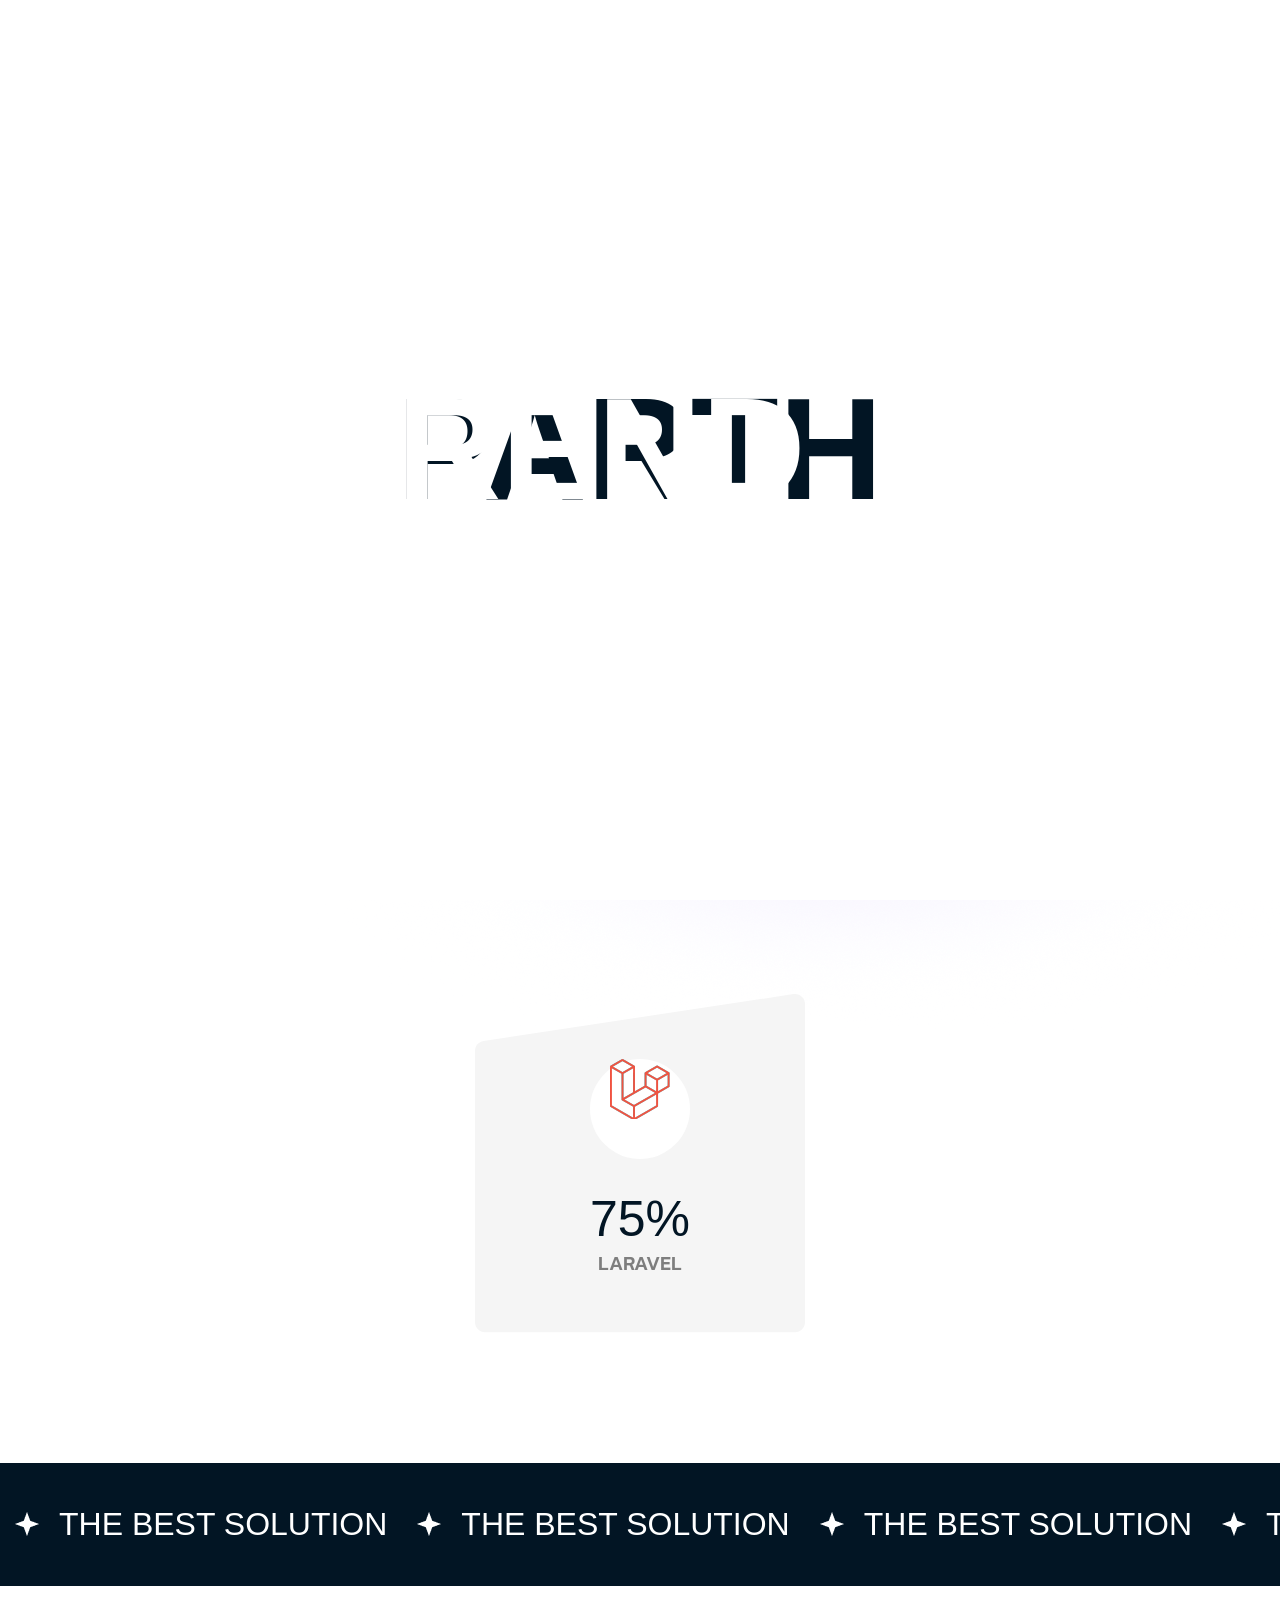
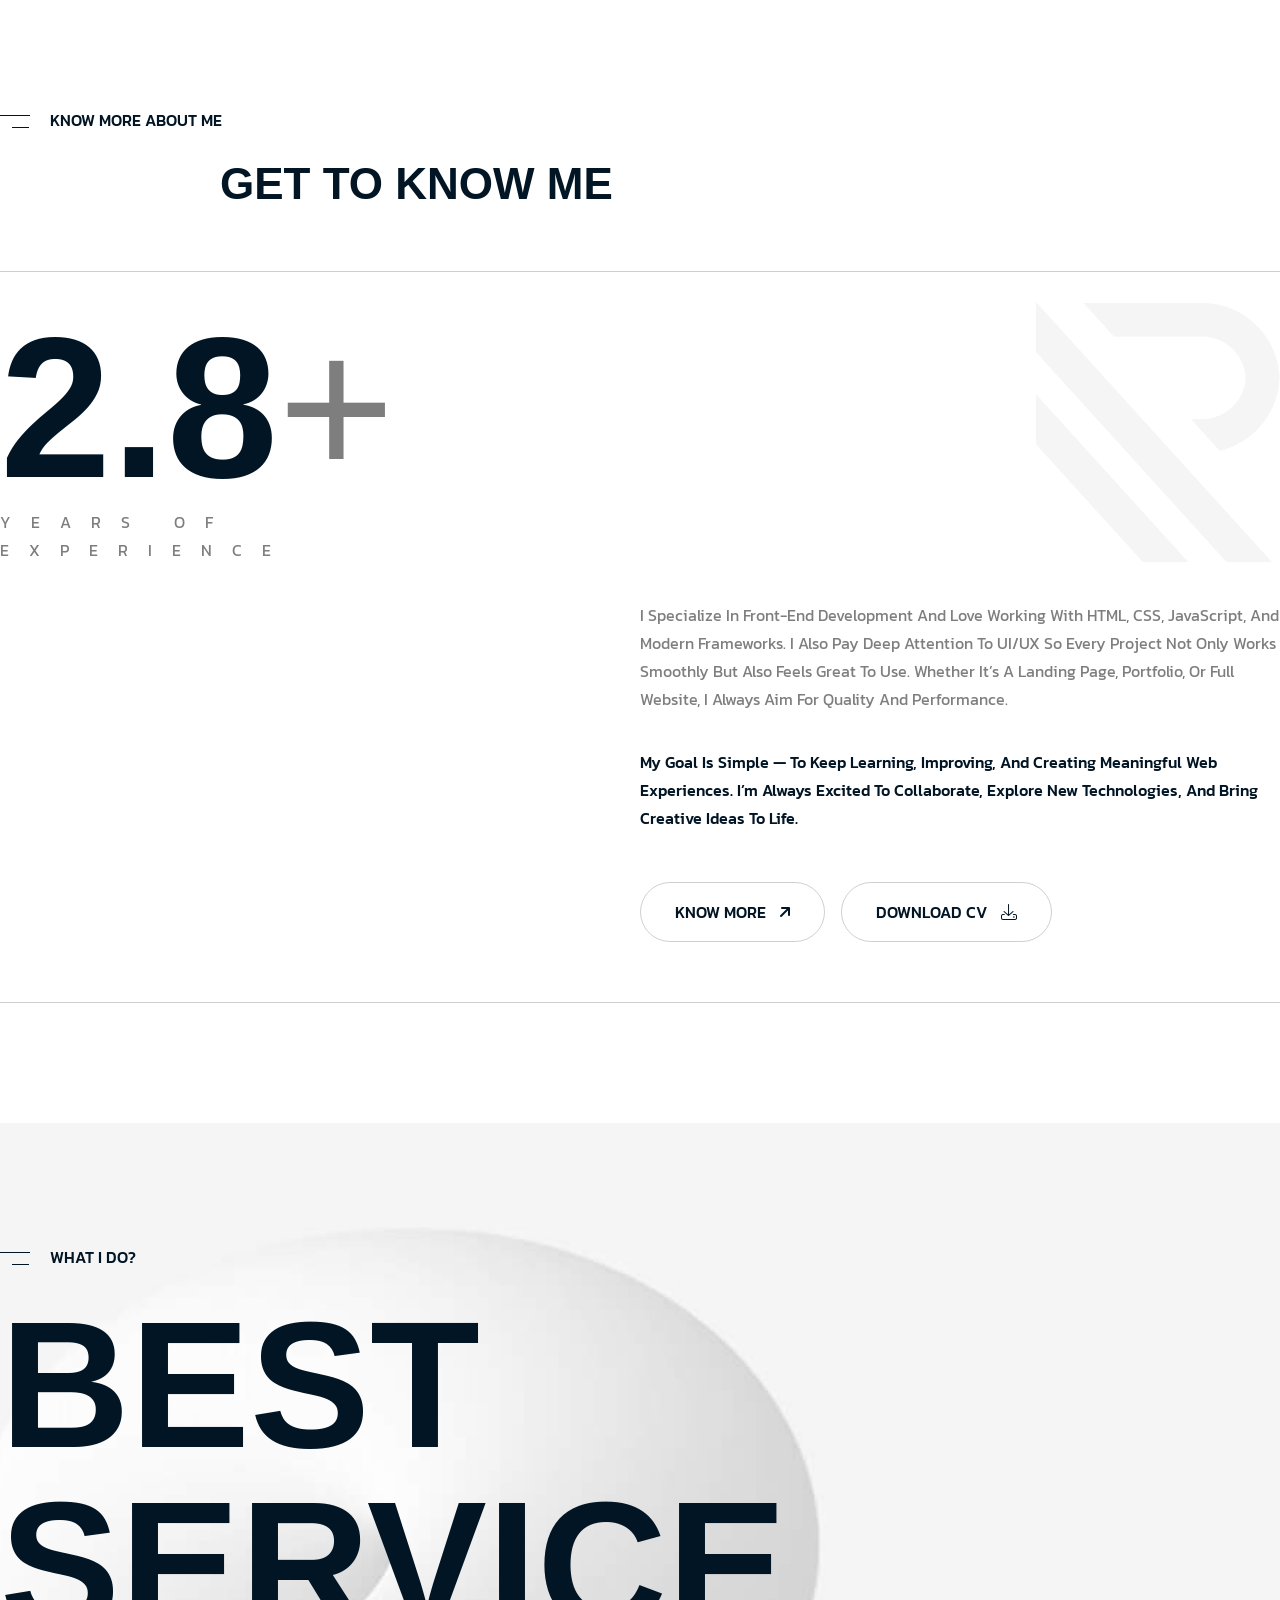
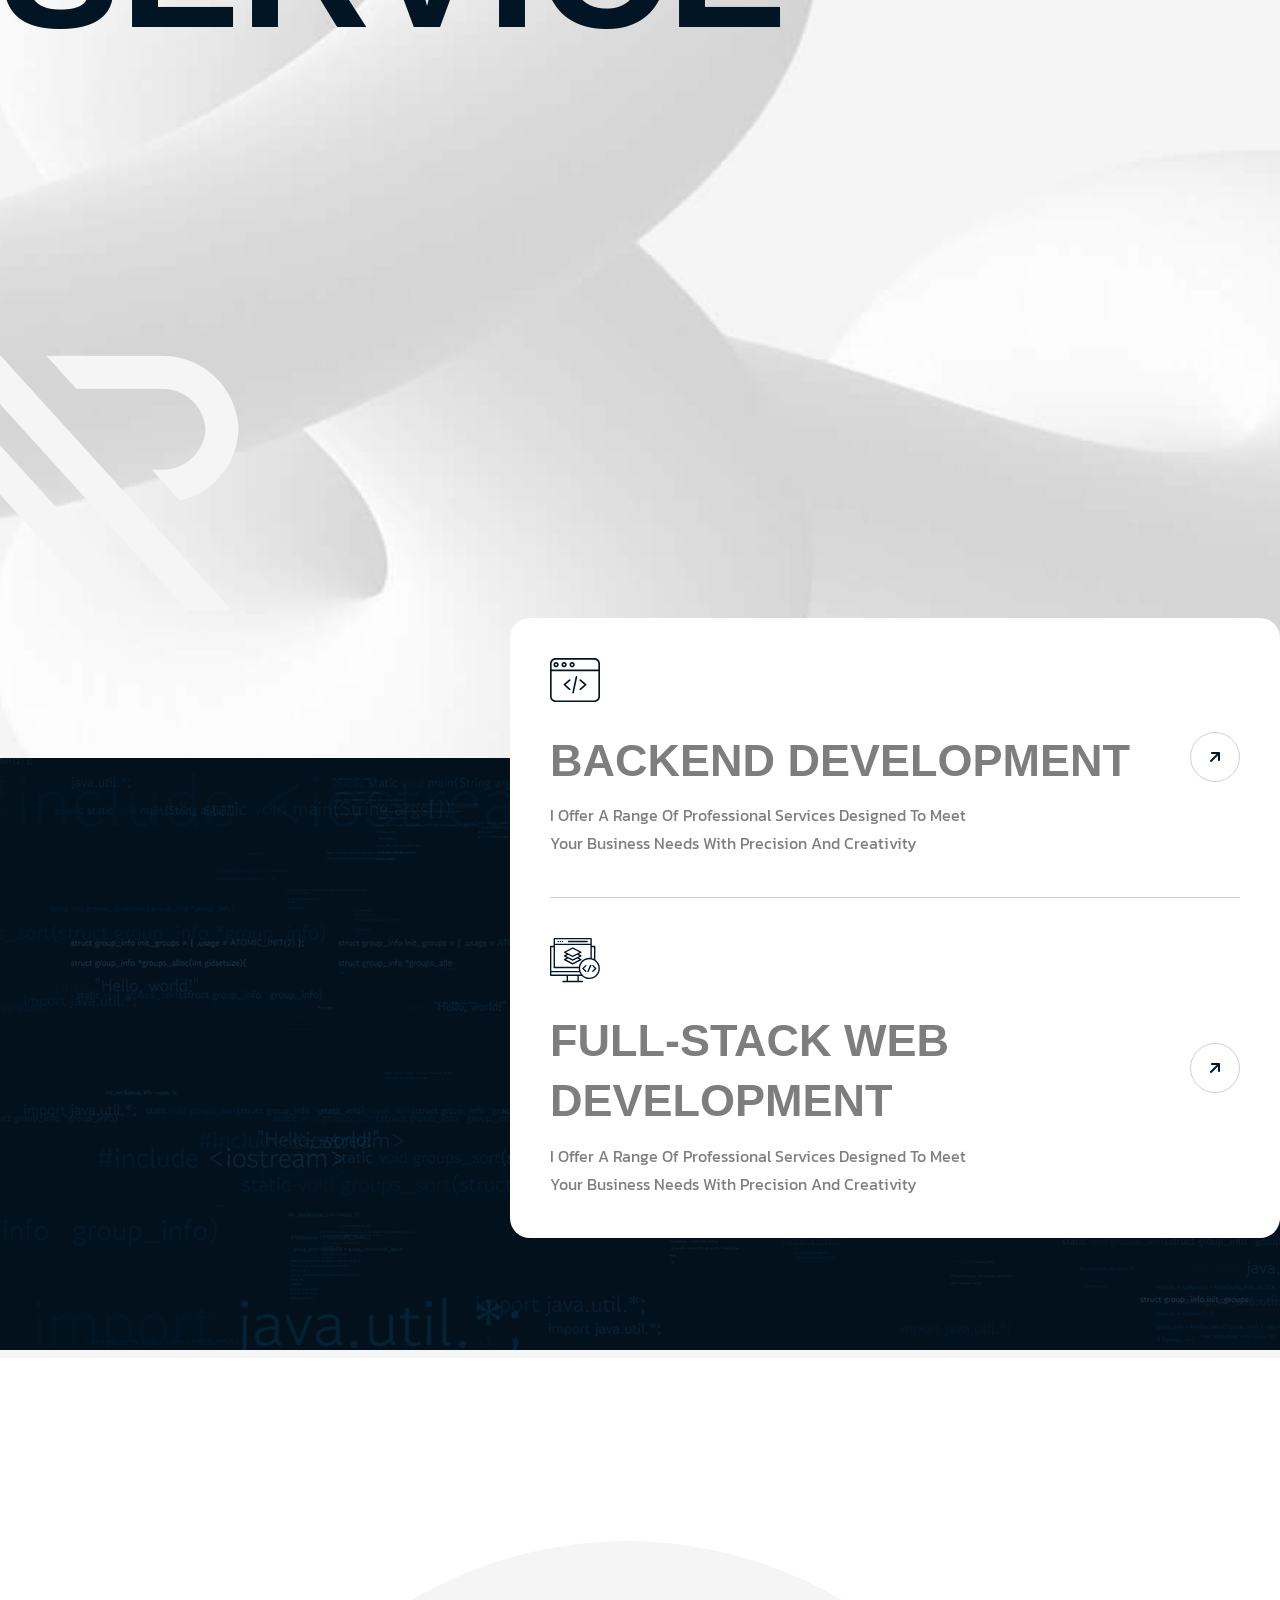
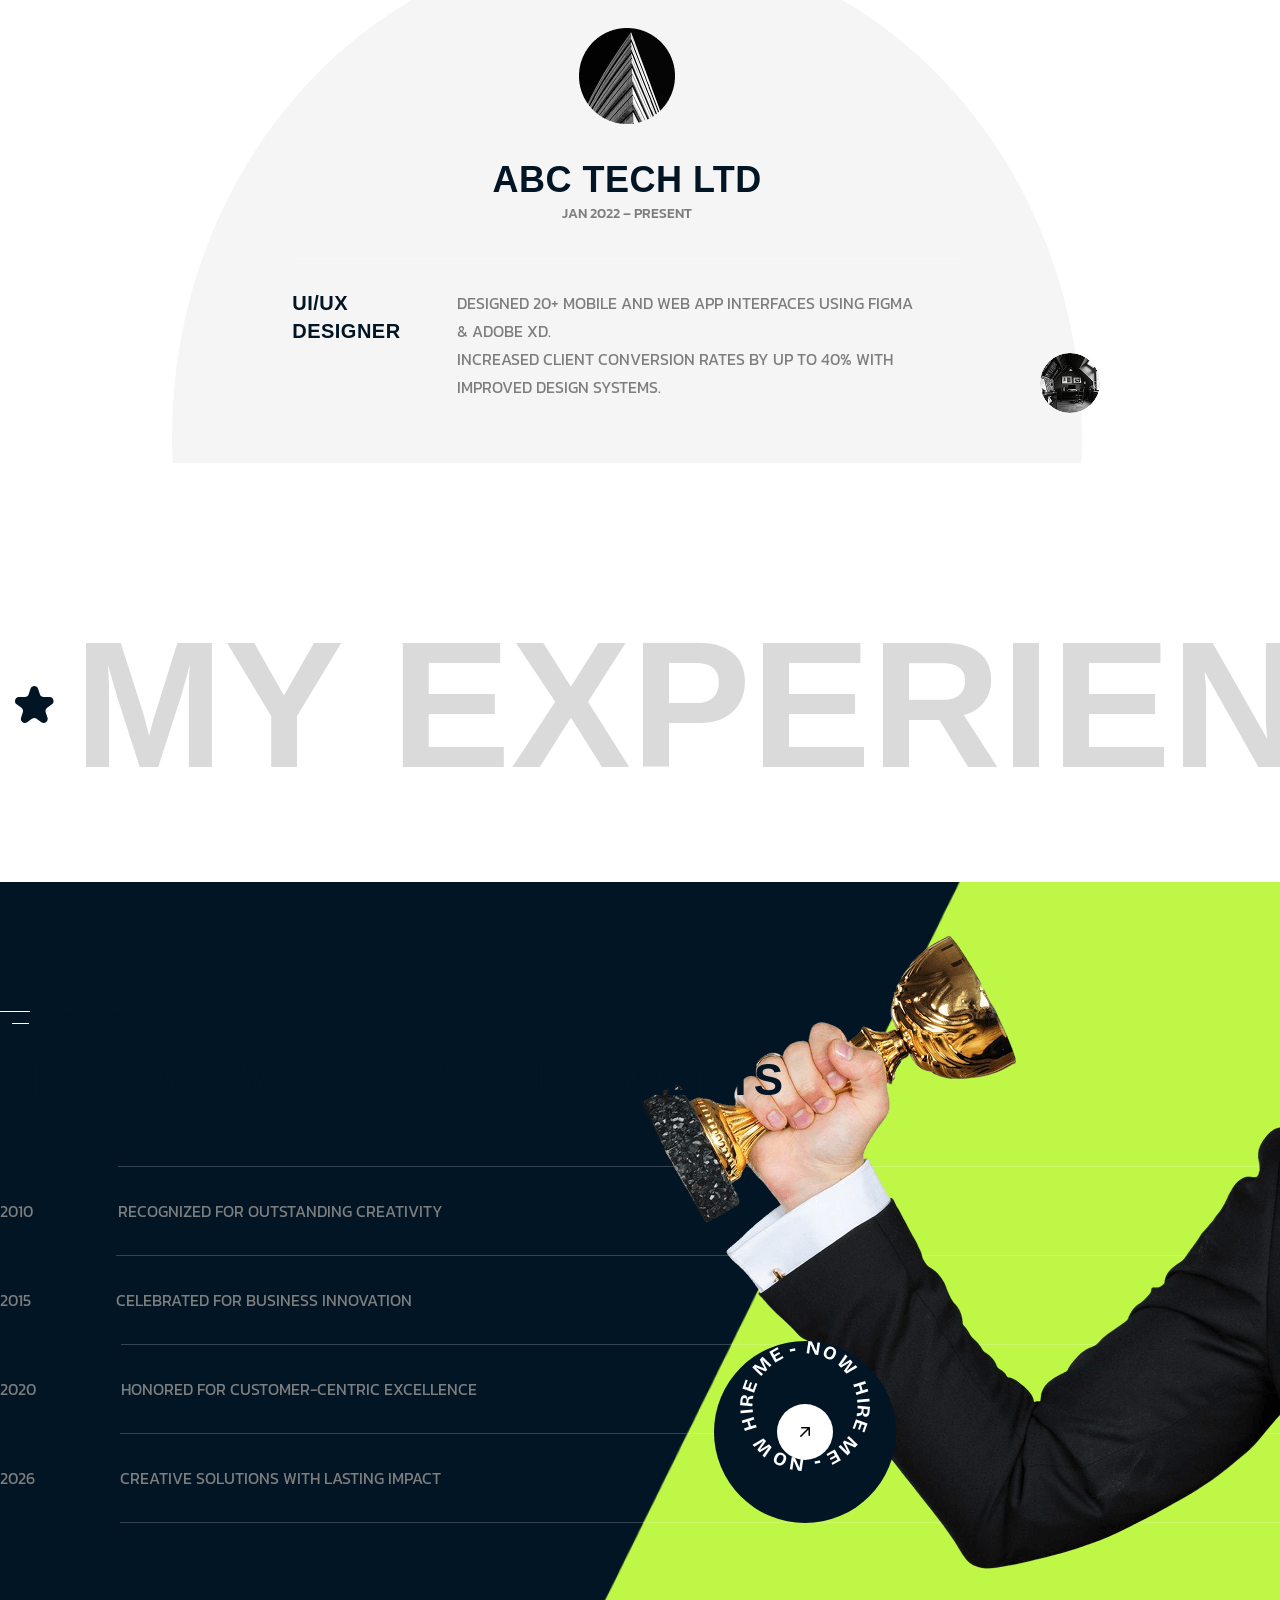
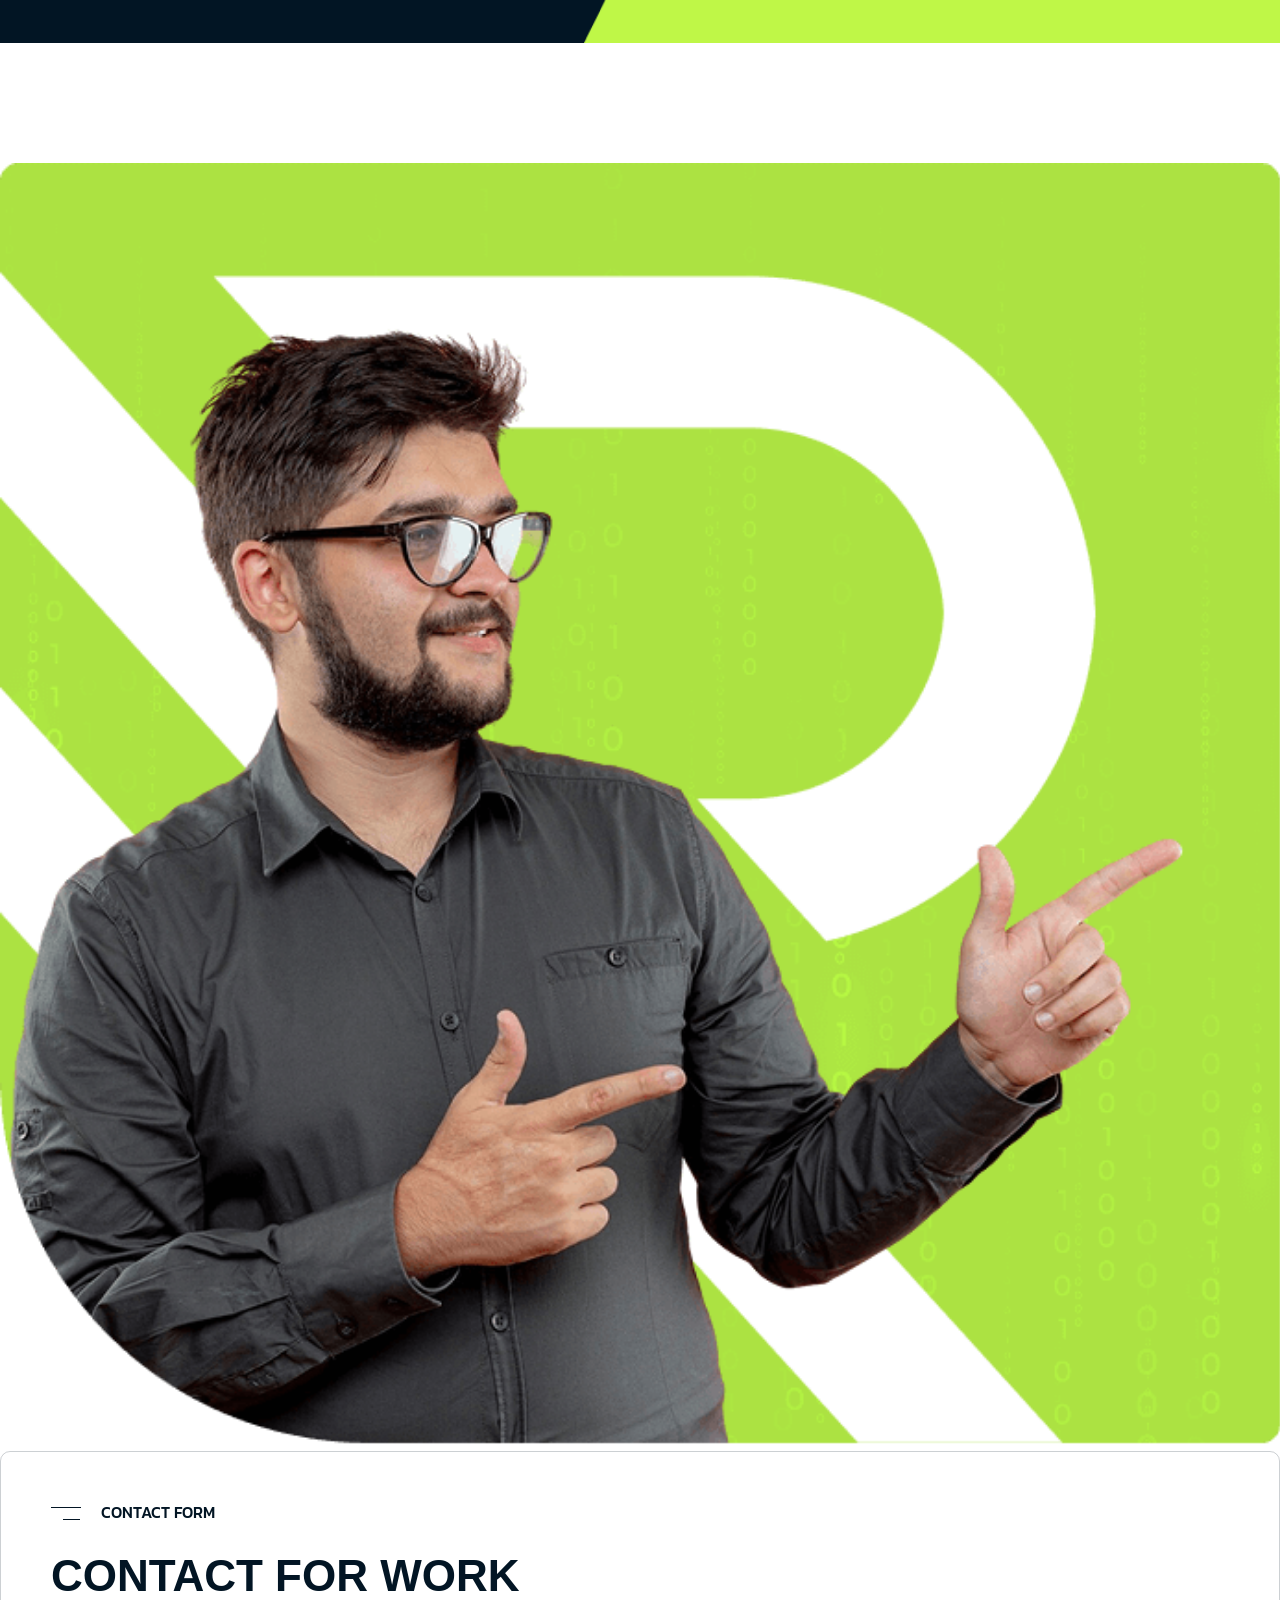
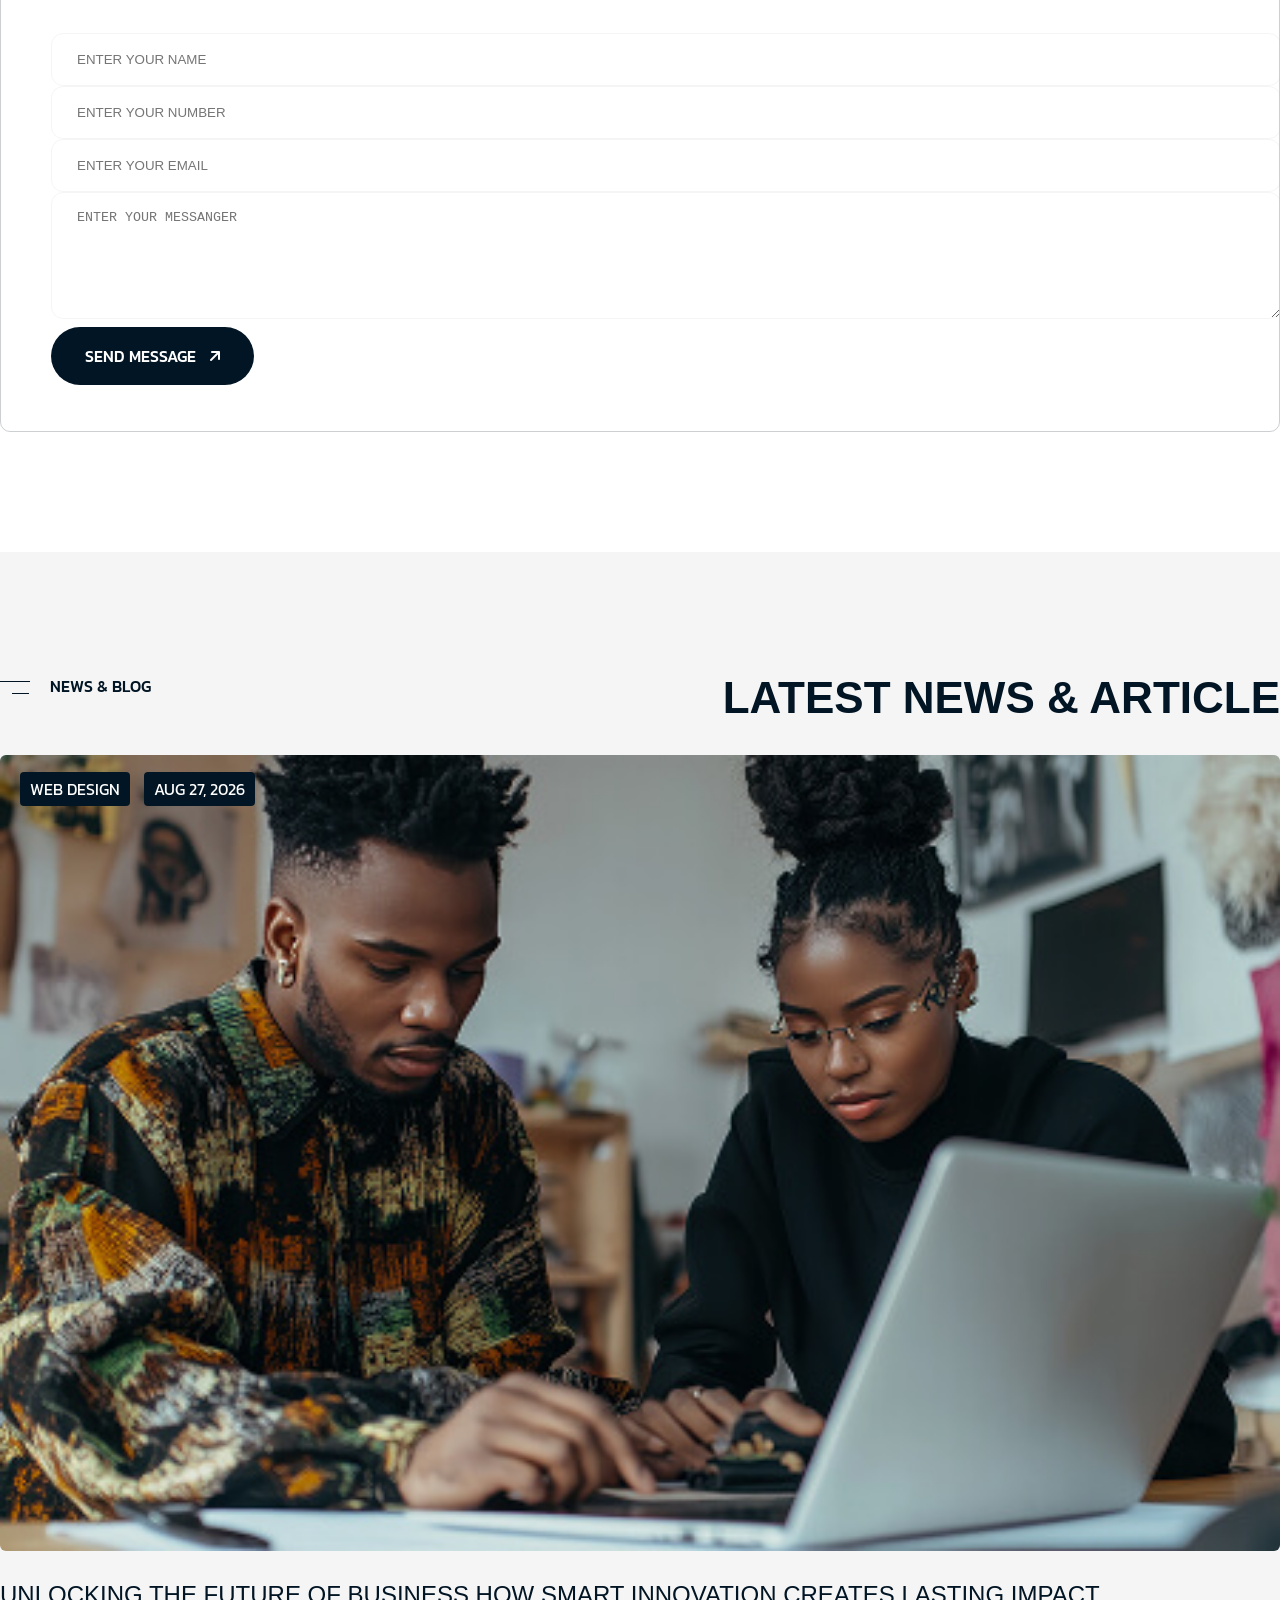
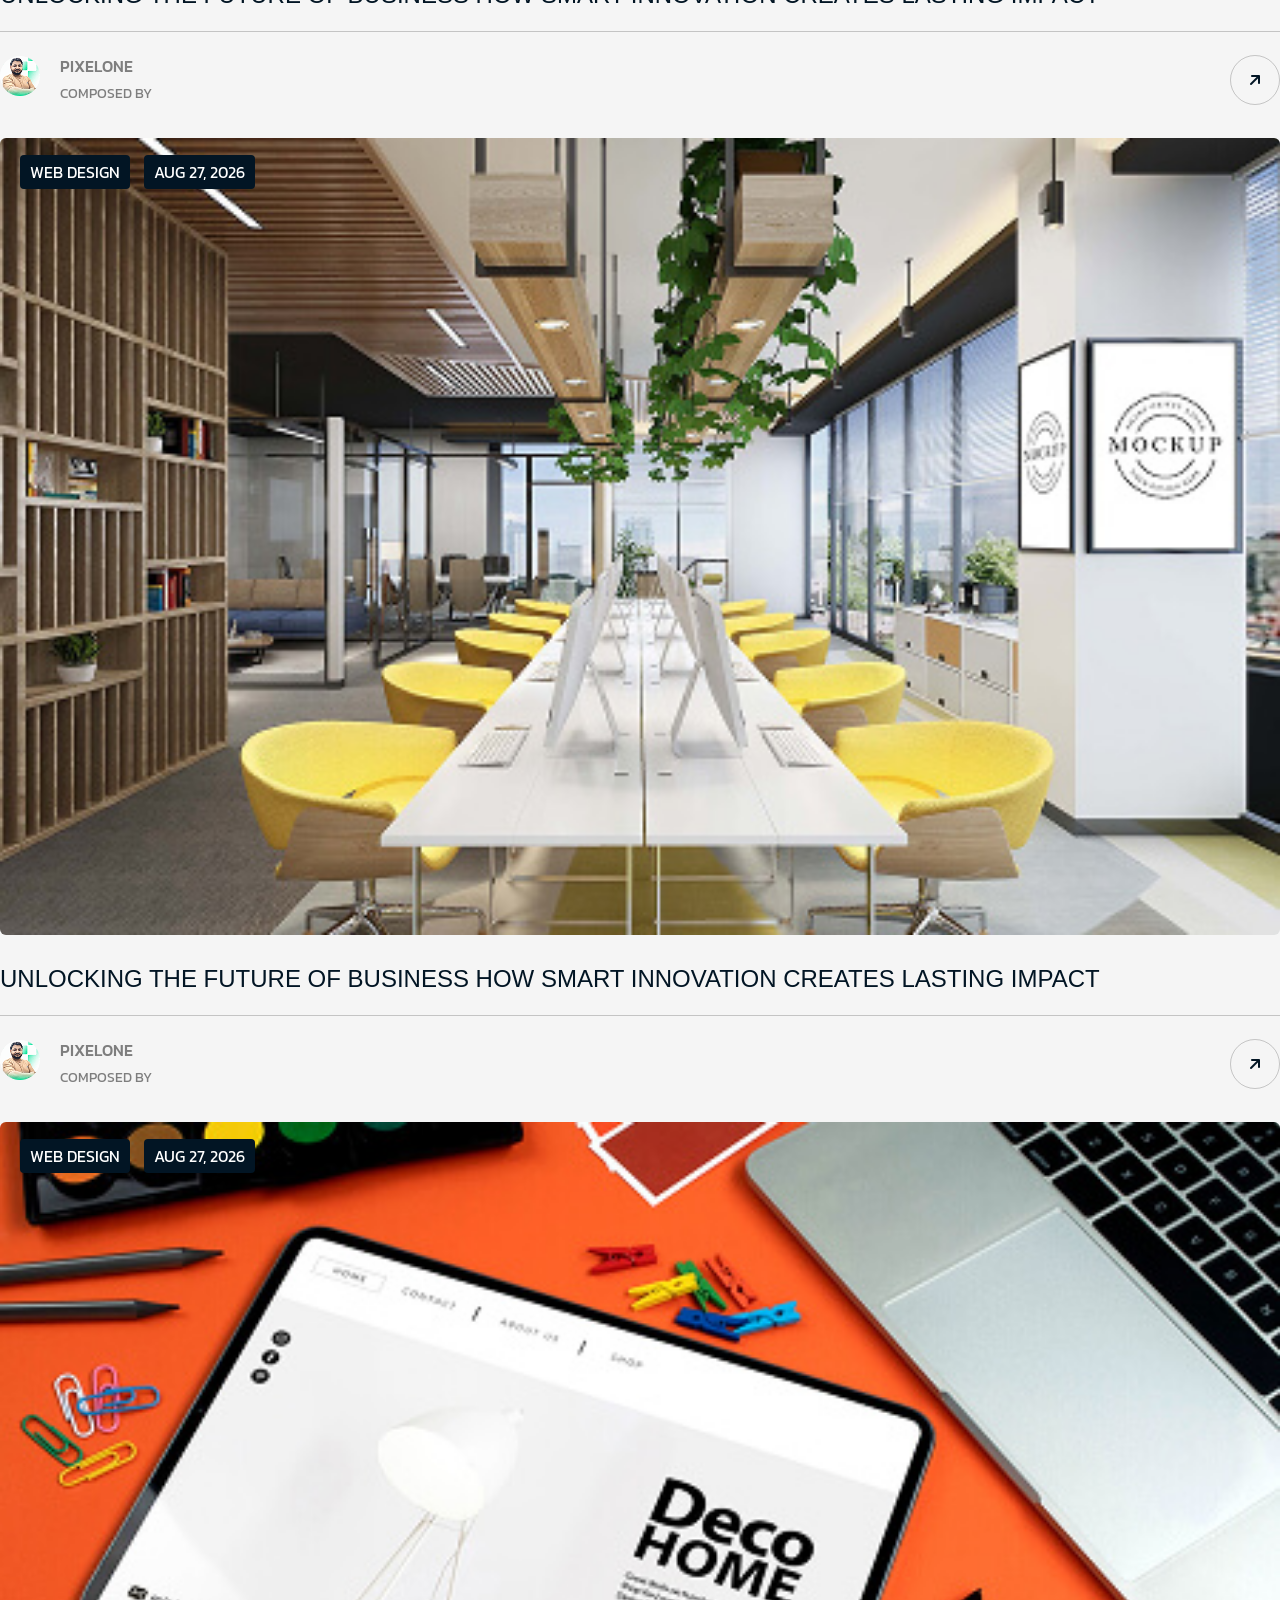
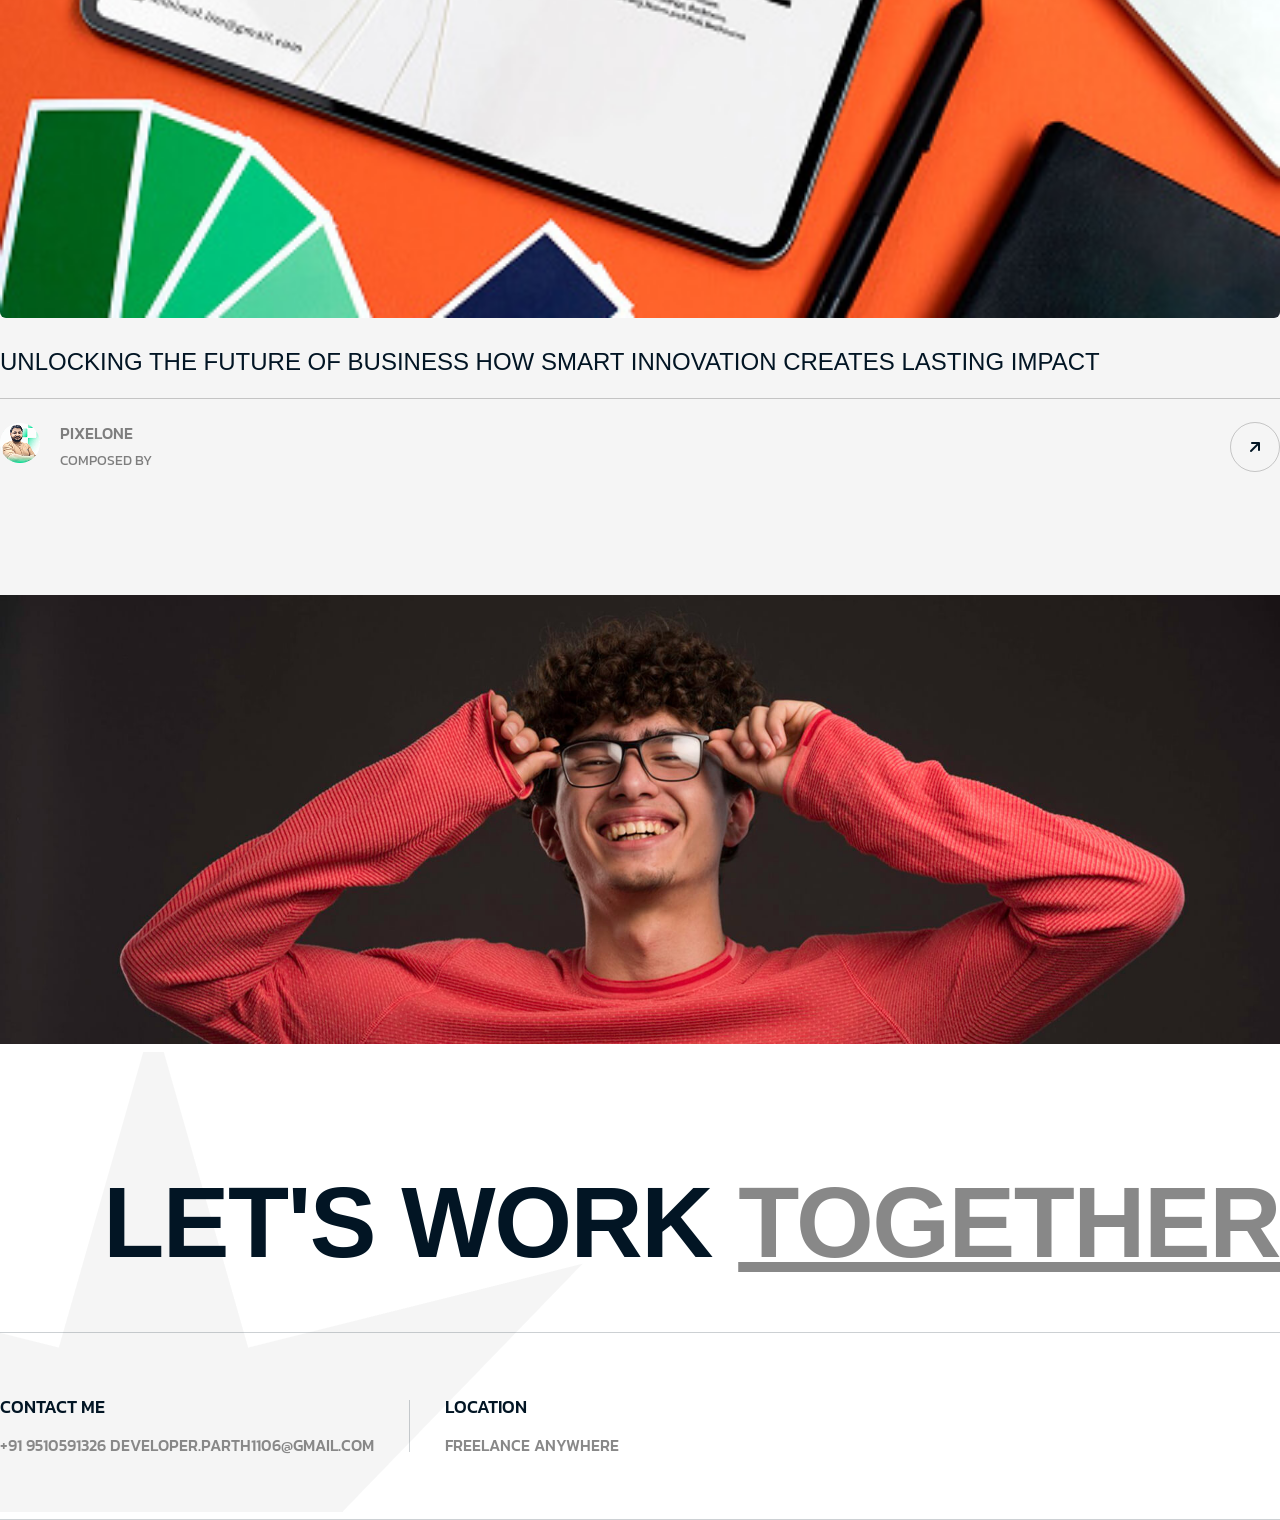
==== index.html @ 66fa3bd9 "update update" ====
<!DOCTYPE html>
<html lang="en">
    <head>
        <!-- ========== Meta Tags ========== -->
        <meta charset="UTF-8">
        <meta http-equiv="X-UA-Compatible" content="IE=edge">
        <meta name="viewport" content="width=device-width, initial-scale=1">
        <meta name="author" content="Themes bay">
        <meta name="description" content="Rend - Personal Portfolio HTML Template">

        <!-- ======== Page title ============ -->
        <title>Rend - Personal Portfolio HTML Template</title>

        <!-- Favcion -->
        <link rel="shortcut icon" href="assets/images/favicon.svg">
        
        <!-- All Min Css -->
        <link rel="stylesheet" href="assets/css/bootstrap.min.css">
        <link rel="stylesheet" href="assets/css/all.min.css">
        <link rel="stylesheet" href="assets/css/animate.css">
        <link rel="stylesheet" href="assets/css/magnific-popup.css">
        <link rel="stylesheet" href="assets/css/meanmenu.css">
        <link rel="stylesheet" href="assets/css/swiper-bundle.min.css">
        <link rel="stylesheet" href="assets/css/nice-select.css">
        <link rel="stylesheet" href="assets/css/main.css">
    </head>
    <body>
        <!-- Preloader Start -->
        <div class="preloader">
            <svg viewBox="0 0 1000 1000" preserveAspectRatio="none">
                <path id="svg" d="M0,1005S175,995,500,995s500,5,500,5V0H0Z"></path>
            </svg>
            <h5 class="preloader-text">Parth </h5>
        </div>

        <!-- Back To Top Start -->
        <button id="back-top" class="back-to-top">
            <i class="fa-regular fa-arrow-up"></i>
        </button>

        <!-- GT MouseCursor Start -->
        <div class="mouseCursor cursor-outer"></div>
        <div class="mouseCursor cursor-inner"></div>

        <!-- Offcanvas Area Start -->
        <div class="fix-area">
            <div class="offcanvas__info style-2">
                <div class="offcanvas__wrapper">
                    <div class="offcanvas__content">
                        <div class="offcanvas__top mb-5 d-flex justify-content-between align-items-center">
                            <div class="offcanvas__logo">
                                <a href="index.html">
                                    <img src="assets/images/logo/white-icon.svg" alt="img">
                                </a>
                            </div>
                            <div class="offcanvas__close">
                                <button>
                                    <i class="fas fa-times"></i>
                                </button>
                            </div>
                        </div>
                        <p class="text d-none d-xl-block">
                            Nullam dignissim, ante scelerisque the  is euismod fermentum odio sem semper the is erat, a feugiat leo urna eget eros. Duis Aenean a imperdiet risus.
                        </p>
                        <div class="mobile-menu fix mb-3"></div>
                    </div>
                </div>
            </div>
        </div>
        <div class="offcanvas__overlay"></div>
        <!-- Header Section Start -->
        <header id="header-sticky" class="header-2 border-add">
            <div class="container">
                <div class="mega-menu-wrapper">
                    <div class="header-main">
                        <a href="index.html" class="header-logo">
                            <!-- <img src="assets/images/logo/black-logo2.svg" alt="img"> -->
                        </a>
                        <div class="mean__menu-wrapper">
                            <div class="main-menu">
                                <nav id="mobile-menu">
                                    <ul>
                                        <li class="active menu-thumb"><a href="index.html">Home</a></li>
                                        <li><a href="about.html">about me</a></li>
                                        <li>
                                            <a href="javascript:void(0)">Portfolio</a>
                                            <ul class="submenu">
                                                <li><a href="project.html">Portfolio Page</a></li>
                                            </ul>
                                        </li>
                                        <li>
                                            <a href="javascript:void(0)">Blog</a>
                                            <ul class="submenu">
                                                <li><a href="news.html">Blog Standard</a></li>
                                            </ul>
                                        </li>
                                        <li><a href="contact.html">Contact Us</a></li>
                                    </ul>
                                </nav>
                            </div>
                        </div>
                        <div class="header-right d-flex justify-content-end align-items-center mt-0">
                            <!-- <a href="contact.html" class="theme-btn">Hire Me <i class="fa-solid fa-arrow-up-right"></i></a> -->
                            <div class="header__hamburger d-xl-none my-auto">
                                <div class="sidebar__toggle">
                                    <img src="assets/images/bar.svg" alt="img">
                                </div>
                            </div>
                        </div>
                    </div>
                </div>
            </div>
        </header>
        <div id="smooth-wrapper">
            <div id="smooth-content">
                <!-- Hero Section Start -->
                <section class="hero-section2 hero-2">
                    <div class="shape1">
                        <img src="assets/images/home-2/hero/shape1.png" alt="">
                    </div>
                    <div class="light-2">
                        <img src="assets/images/home-2/hero/light2.png" alt="">
                    </div>
                    <div class="light-1">
                        <img src="assets/images/home-2/hero/light1.png" alt="">
                    </div>
                    <div class="light-3">
                        <img src="assets/images/home-2/hero/light3.png" alt="">
                    </div>
                    <div class="vec-shape">
                        <img src="assets/images/home-2/hero/shape-5.png" alt="">
                    </div>
                    <div class="shape-2">
                        <img src="assets/images/home-2/hero/shape2.png" alt="">
                    </div>
                    <div class="container">
                        <div class="hero-content">
                            <h1 class="sec-title-1">
                                Building Digital <br> Solutions
                                <span class="vec2">
                                    <svg width="43" height="38" viewBox="0 0 43 38" fill="none" xmlns="http://www.w3.org/2000/svg">
                                        <path d="M17.384 3.54766C18.0541 -1.18255 24.9459 -1.18255 25.616 3.54766L27.7455 18.5815C27.8954 19.6393 28.4538 20.5982 29.3029 21.2558L41.3704 30.6012C45.1672 33.5416 41.7213 39.4589 37.2544 37.6691L23.0574 31.9807C22.0584 31.5804 20.9416 31.5804 19.9426 31.9807L5.74561 37.6691C1.27869 39.4589 -2.16724 33.5416 1.62964 30.6011L13.6971 21.2558C14.5462 20.5982 15.1046 19.6393 15.2545 18.5815L17.384 3.54766Z" fill="#021524"/>
                                    </svg>
                                </span>
                            </h1>
                            <div class="hero-sub-title">
                                <h2 class="sec-title-1">
                                    Full Stack 
                                    <span>Web Developer</span>
                                </h2>
                            </div>
                            <div class="hero-btn">
                                <!-- <a href="contact.html" class="theme-btn wow fadeInUp" data-wow-delay=".5s">Hire Me <i class="fa-solid fa-arrow-up-right"></i></a> -->
                                <!-- <a href="project.html" class="theme-btn wow fadeInUp" data-wow-delay=".5s">view portfolio <i class="fa-solid fa-arrow-up-right"></i></a> -->
                            </div>
                        </div>
                        <p class="hero-text wow fadeInUp" data-wow-delay=".5s">
                            I’m a passionate Web Developer who loves building clean, modern, and user-friendly digital experiences. I focus on writing efficient code and turning ideas into functional, responsive websites.
                        </p>
                        <div class="hero-image wow fadeInUp" data-wow-delay=".3s">
                            <img src="assets/images/home-2/hero/hero-01.png" alt="">
                            <div class="text-shape">
                                <img src="assets/images/home-2/hero/text.png" alt="">
                            </div>
                        </div>
                    </div>
                </section>

                <!-- Skill Section Start -->
                <section class="skill-section-2 section-padding fix">
                    <div class="container">
                        <div class="swiper skills-slider">
                            <div class="swiper-wrapper">
                                <div class="swiper-slide">
                                    <div class="skill-box-items-2">
                                        <div class="bg-shape">
                                            <svg width="330" height="339" viewBox="0 0 330 339" fill="none" xmlns="http://www.w3.org/2000/svg">
                                                <path d="M0 56.972C0 52.0277 3.61339 47.8256 8.50195 47.0849L318.502 0.115174C324.553 -0.801583 330 3.88267 330 10.0023V328.373C330 333.896 325.523 338.373 320 338.373H9.99999C4.47714 338.373 0 333.896 0 328.373V56.972Z" fill="#F5F5F5"/>
                                            </svg>
                                            <div class="content">
                                                <div class="icon">
                                                    <img src="assets/images/home-2/skill/skill-icon-03.png" alt="img">
                                                </div>
                                                <h2>
                                                    <span class="count">90</span>%
                                                </h2>
                                                <p>laravel</p>
                                            </div>
                                        </div>
                                    </div>
                                </div>
                                <div class="swiper-slide">
                                    <div class="skill-box-items-2">
                                        <div class="bg-shape">
                                            <svg width="330" height="339" viewBox="0 0 330 339" fill="none" xmlns="http://www.w3.org/2000/svg">
                                                <path d="M0 56.972C0 52.0277 3.61339 47.8256 8.50195 47.0849L318.502 0.115174C324.553 -0.801583 330 3.88267 330 10.0023V328.373C330 333.896 325.523 338.373 320 338.373H9.99999C4.47714 338.373 0 333.896 0 328.373V56.972Z" fill="#F5F5F5"/>
                                            </svg>
                                            <div class="content">
                                                <div class="icon">
                                                    <img src="assets/images/home-2/skill/skill-icon-04.png" alt="img">
                                                </div>
                                                <h2>
                                                    <span class="count">90</span>%
                                                </h2>
                                                <p>php</p>
                                            </div>
                                        </div>
                                    </div>
                                </div>
                                <div class="swiper-slide">
                                    <div class="skill-box-items-2">
                                        <div class="bg-shape">
                                            <svg width="330" height="339" viewBox="0 0 330 339" fill="none" xmlns="http://www.w3.org/2000/svg">
                                                <path d="M0 56.972C0 52.0277 3.61339 47.8256 8.50195 47.0849L318.502 0.115174C324.553 -0.801583 330 3.88267 330 10.0023V328.373C330 333.896 325.523 338.373 320 338.373H9.99999C4.47714 338.373 0 333.896 0 328.373V56.972Z" fill="#F5F5F5"/>
                                            </svg>
                                            <div class="content">
                                                <div class="icon">
                                                    <img src="assets/images/home-2/skill/skill-icon-07.png" alt="img">
                                                </div>
                                                <h2>
                                                    <span class="count">75</span>%
                                                </h2>
                                                <p>javascript</p>
                                            </div>
                                        </div>
                                    </div>
                                </div>
                                <div class="swiper-slide">
                                    <div class="skill-box-items-2">
                                        <div class="bg-shape">
                                            <svg width="330" height="339" viewBox="0 0 330 339" fill="none" xmlns="http://www.w3.org/2000/svg">
                                                <path d="M0 56.972C0 52.0277 3.61339 47.8256 8.50195 47.0849L318.502 0.115174C324.553 -0.801583 330 3.88267 330 10.0023V328.373C330 333.896 325.523 338.373 320 338.373H9.99999C4.47714 338.373 0 333.896 0 328.373V56.972Z" fill="#F5F5F5"/>
                                            </svg>
                                            <div class="content">
                                                <div class="icon">
                                                    <img src="assets/images/home-2/skill/skill-icon-05.png" alt="img">
                                                </div>
                                                <h2>
                                                    <span class="count">75</span>%
                                                </h2>
                                                <p>node.js</p>
                                            </div>
                                        </div>
                                    </div>
                                </div>
                                <div class="swiper-slide">
                                    <div class="skill-box-items-2">
                                        <div class="bg-shape">
                                            <svg width="330" height="339" viewBox="0 0 330 339" fill="none" xmlns="http://www.w3.org/2000/svg">
                                                <path d="M0 56.972C0 52.0277 3.61339 47.8256 8.50195 47.0849L318.502 0.115174C324.553 -0.801583 330 3.88267 330 10.0023V328.373C330 333.896 325.523 338.373 320 338.373H9.99999C4.47714 338.373 0 333.896 0 328.373V56.972Z" fill="#F5F5F5"/>
                                            </svg>
                                            <div class="content">
                                                <div class="icon">
                                                    <img src="assets/images/home-2/skill/skill-icon-06.png" alt="img">
                                                </div>
                                                <h2>
                                                    <span class="count">50</span>%
                                                </h2>
                                                <p>react js</p>
                                            </div>
                                        </div>
                                    </div>
                                </div>
                                <div class="swiper-slide">
                                    <div class="skill-box-items-2">
                                        <div class="bg-shape">
                                            <svg width="330" height="339" viewBox="0 0 330 339" fill="none" xmlns="http://www.w3.org/2000/svg">
                                                <path d="M0 56.972C0 52.0277 3.61339 47.8256 8.50195 47.0849L318.502 0.115174C324.553 -0.801583 330 3.88267 330 10.0023V328.373C330 333.896 325.523 338.373 320 338.373H9.99999C4.47714 338.373 0 333.896 0 328.373V56.972Z" fill="#F5F5F5"/>
                                            </svg>
                                            <div class="content">
                                                <div class="icon">
                                                    <img src="assets/images/home-2/skill/skill-icon-01.png" alt="img">
                                                </div>
                                                <h2>
                                                    <span class="count">60</span>%
                                                </h2>
                                                <p>tailwind css</p>
                                            </div>
                                        </div>
                                    </div>
                                </div>
                                <div class="swiper-slide">
                                    <div class="skill-box-items-2">
                                        <div class="bg-shape">
                                            <svg width="330" height="339" viewBox="0 0 330 339" fill="none" xmlns="http://www.w3.org/2000/svg">
                                                <path d="M0 56.972C0 52.0277 3.61339 47.8256 8.50195 47.0849L318.502 0.115174C324.553 -0.801583 330 3.88267 330 10.0023V328.373C330 333.896 325.523 338.373 320 338.373H9.99999C4.47714 338.373 0 333.896 0 328.373V56.972Z" fill="#F5F5F5"/>
                                            </svg>
                                            <div class="content">
                                                <div class="icon">
                                                    <img src="assets/images/home-2/skill/skill-icon-02.png" alt="img">
                                                </div>
                                                <h2>
                                                    <span class="count">95</span>%
                                                </h2>
                                                <p>visual studio</p>
                                            </div>
                                        </div>
                                    </div>
                                </div>
                            </div>
                            <div class="swiper-dot text-center pt-5">
                                <div class="dot"></div>
                            </div>
                        </div>
                    </div>
                </section>

                <!-- Marquee Section Start -->
                <section class="marquee-section fix">
                    <div class="marquee-container">
                        <div class="marquee-wrapper">
                            <div class="marquee-content">
                                <div class="marquee-text">
                                    <img src="assets/images/home-2/hero/star.png" alt="img">
                                    <h3>THE BEST SOLUTION</h3>
                                </div>
                                <div class="marquee-text">
                                    <img src="assets/images/home-2/hero/star.png" alt="img">
                                    <h3>THE BEST SOLUTION</h3>
                                </div>
                                <div class="marquee-text">
                                    <img src="assets/images/home-2/hero/star.png" alt="img">
                                    <h3>THE BEST SOLUTION</h3>
                                </div>
                                <div class="marquee-text">
                                    <img src="assets/images/home-2/hero/star.png" alt="img">
                                    <h3>THE BEST SOLUTION</h3>
                                </div>
                                <div class="marquee-text">
                                    <img src="assets/images/home-2/hero/star.png" alt="img">
                                    <h3>THE BEST SOLUTION</h3>
                                </div>
                                <div class="marquee-text">
                                    <img src="assets/images/home-2/hero/star.png" alt="img">
                                    <h3>THE BEST SOLUTION</h3>
                                </div>
                            </div>
                            <div class="marquee-content">
                                <div class="marquee-text">
                                    <img src="assets/images/home-2/hero/star.png" alt="img">
                                    <h3>THE BEST SOLUTION</h3>
                                </div>
                                <div class="marquee-text">
                                    <img src="assets/images/home-2/hero/star.png" alt="img">
                                    <h3>THE BEST SOLUTION</h3>
                                </div>
                                <div class="marquee-text">
                                    <img src="assets/images/home-2/hero/star.png" alt="img">
                                    <h3>THE BEST SOLUTION</h3>
                                </div>
                                <div class="marquee-text">
                                    <img src="assets/images/home-2/hero/star.png" alt="img">
                                    <h3>THE BEST SOLUTION</h3>
                                </div>
                                <div class="marquee-text">
                                    <img src="assets/images/home-2/hero/star.png" alt="img">
                                    <h3>THE BEST SOLUTION</h3>
                                </div>
                                <div class="marquee-text">
                                    <img src="assets/images/home-2/hero/star.png" alt="img">
                                    <h3>THE BEST SOLUTION</h3>
                                </div>
                            </div>
                            <div class="marquee-content">
                                <div class="marquee-text">
                                    <img src="assets/images/home-2/hero/star.png" alt="img">
                                    <h3>THE BEST SOLUTION</h3>
                                </div>
                                <div class="marquee-text">
                                    <img src="assets/images/home-2/hero/star.png" alt="img">
                                    <h3>THE BEST SOLUTION</h3>
                                </div>
                                <div class="marquee-text">
                                    <img src="assets/images/home-2/hero/star.png" alt="img">
                                    <h3>THE BEST SOLUTION</h3>
                                </div>
                                <div class="marquee-text">
                                    <img src="assets/images/home-2/hero/star.png" alt="img">
                                    <h3>THE BEST SOLUTION</h3>
                                </div>
                                <div class="marquee-text">
                                    <img src="assets/images/home-2/hero/star.png" alt="img">
                                    <h3>THE BEST SOLUTION</h3>
                                </div>
                                <div class="marquee-text">
                                    <img src="assets/images/home-2/hero/star.png" alt="img">
                                    <h3>THE BEST SOLUTION</h3>
                                </div>
                            </div>
                        </div>
                    </div>
                </section>

                <!-- About Section Start -->
                <section class="about-section-2 fix section-padding">
                    <div class="container">
                        <div class="about-wrapper-2">
                            <div class="section-title-area">
                                <div class="section-title">
                                    <span class="sub-title">know more about me</span>
                                    <h2 class="hero_title tv_hero_title hero_title_1">Get to Know Me</h2>
                                </div>
                                <!-- <div class="client-info wow fadeInUp" data-wow-delay=".3s">
                                    <img src="assets/images/home-2/client1.png" alt="">
                                    <p>trusted clients <br> world wide</p>
                                </div> -->
                            </div>
                            <div class="row align-items-center">
                                <div class="col-lg-6 wow fadeInUp" data-wow-delay=".3s">
                                    <div class="about-counter-items">
                                        <div class="counter-text">
                                            <h2><span class="count">3.5</span><span class="plus">+</span></h2>
                                            <p>years of <br> experience</p>
                                        </div>
                                        <div class="icon">
                                            <img src="assets/images/home-2/r-icon.png" alt="">
                                        </div>
                                    </div>
                                </div>
                                <div class="col-lg-6">
                                    <div class="about-content">
                                        <p class="wow fadeInUp" data-wow-delay=".3s">
                                            I specialize in front-end development and love working with HTML, CSS, JavaScript, and modern frameworks. I also pay deep attention to UI/UX so every project not only works smoothly but also feels great to use. Whether it’s a landing page, portfolio, or full website, I always aim for quality and performance.
                                        </p>
                                        <b class="wow fadeInUp" data-wow-delay=".5s">
                                            My goal is simple — to keep learning, improving, and creating meaningful web experiences. I’m always excited to collaborate, explore new technologies, and bring creative ideas to life.
                                        </b>
                                        <div class="hero-btn">
                                            <a href="about.html" class="theme-btn wow fadeInUp" data-wow-delay=".5s">know more <i class="fa-solid fa-arrow-up-right"></i></a>
                                            <a href="contact.html" class="theme-btn wow fadeInUp" data-wow-delay=".5s">download cv <i class="fa-light fa-download"></i></a>
                                        </div>
                                    </div>
                                </div>
                            </div>
                        </div>
                    </div>
                </section>

                <!-- Service Section Start -->
                <section class="service-section-2 fix section-padding bg-cover" style="background-image: url('assets/images/home-2/service-bg.jpg');">
                    <div class="service-shape">
                        <img src="assets/images/home-2/service-shape.png" alt="">
                    </div>
                    <div class="container">
                        <div class="row g-4">
                            <div class="col-lg-6">
                                <div class="section-title">
                                    <span class="sub-title">what i do?</span>
                                    <h2 class="text-splite-up">best service</h2>
                                </div>
                                <div class="bottom-icon">
                                    <img src="assets/images/home-2/icon/r.png" alt="">
                                </div>
                            </div>
                            <div class="col-lg-6">
                                <ul class="service-block-2">
                                    <!-- <li class="wow fadeInUp" data-wow-delay=".3s">
                                        <div class="content">
                                            <div class="icon">
                                                <img src="assets/images/home-2/icon/icon1.svg" alt="">
                                            </div>
                                            <h3><a href="service-details.html">Mobile App development</a></h3>
                                            <p>I offer a range of professional services designed to meet your business needs with precision and creativity</p>
                                        </div>
                                        <a href="service-details.html" class="arrow-icon">
                                            <i class="fa-solid fa-arrow-up-right"></i>
                                        </a>
                                    </li> -->
                                    <li class="wow fadeInUp" data-wow-delay=".5s">
                                        <div class="content">
                                            <div class="icon">
                                                <img src="assets/images/home-2/icon/icon2.svg" alt="">
                                            </div>
                                            <h3><a href="service-details.html">Backend development</a></h3>
                                            <p>I offer a range of professional services designed to meet your business needs with precision and creativity</p>
                                        </div>
                                        <a href="service-details.html" class="arrow-icon">
                                            <i class="fa-solid fa-arrow-up-right"></i>
                                        </a>
                                    </li>
                                    <li class="wow fadeInUp" data-wow-delay=".3s">
                                        <div class="content">
                                            <div class="icon">
                                                <img src="assets/images/home-2/icon/icon3.svg" alt="">
                                            </div>
                                            <h3><a href="service-details.html">Full-Stack Web Development</a></h3>
                                            <p>I offer a range of professional services designed to meet your business needs with precision and creativity</p>
                                        </div>
                                        <a href="service-details.html" class="arrow-icon">
                                            <i class="fa-solid fa-arrow-up-right"></i>
                                        </a>
                                    </li>
                                </ul>
                            </div>
                        </div>
                    </div>
                </section>

                <!-- Work Experience Section Start -->
                <section class="work-experience-section-1 section-padding pb-0">
                    <div class="container">
                        <div class="feature-work-experience-wrap fix">
                            <!-- Preview Slider -->
                            <div class="feature-work-experience-preview">
                                <div class="feature-work-experience-preview-slider fw_preview_slider_active">
                                    <div class="swiper-wrapper">
                                        <div class="swiper-slide">
                                            <div class="feature-work-experience-preview-slider-item wa-fix wa-img-cover">
                                                <img src="assets/images/home-2/work-experience/c1.png" alt="img">
                                            </div>
                                        </div>
                                        <!-- <div class="swiper-slide">
                                            <div class="feature-work-experience-preview-slider-item wa-fix wa-img-cover">
                                                <img src="assets/images/home-2/work-experience/c2.png" alt="img">
                                            </div>
                                        </div> -->
                                    </div>
                                </div>
                            </div>
                            <!-- Main Slider -->
                            <div class="feature-work-experience-main-slider fw_main_slider_active wa-fix">
                                <div class="swiper-wrapper">
                                    <div class="swiper-slide">
                                        <div class="feature-work-experience-main-slider-single">
                                            <div class="client-info-items">
                                                <div class="client-img">
                                                    <img src="assets/images/home-2/work-experience/info-1.png" alt="img">
                                                </div>
                                                <div class="info-content">
                                                    <h3>ABC Tech Ltd</h3>
                                                    <span>Jan 2022 – Present</span>
                                                </div>
                                            </div>
                                            <div class="info-item">
                                                <h4>UI/UX Designer</h4>
                                                <div class="text-cont">
                                                    <p class="mb-4">Designed 20+ mobile and web app interfaces using Figma & Adobe XD.</p>
                                                    <p>Increased client conversion rates by up to 40% with improved design systems.</p>
                                                </div>
                                            </div>
                                        </div>
                                    </div>
                                    <!-- <div class="swiper-slide">
                                        <div class="feature-work-experience-main-slider-single">
                                            <div class="client-info-items">
                                                <div class="client-img">
                                                    <img src="assets/images/home-2/work-experience/info-2.png" alt="img">
                                                </div>
                                                <div class="info-content">
                                                    <h3>ABC2 Tech Ltd</h3>
                                                    <span>Jan 2022 – Present</span>
                                                </div>
                                            </div>
                                            <div class="info-item">
                                                <h4>UI/UX Designer</h4>
                                                <div class="text-cont">
                                                    <p class="mb-4">Designed 20+ mobile and web app interfaces using Figma & Adobe XD.</p>
                                                    <p>Increased client conversion rates by up to 40% with improved design systems.</p>
                                                </div>
                                            </div>
                                        </div>
                                    </div> -->
                                </div>
                            </div>
                        </div>
                    </div>
                </section>

                <!-- Marquee Section Start -->
                <section class="marquee-section2 fix">
                    <div class="marquee-wrapper2">
                        <div class="marquee-content">
                            <div class="marquee-text2">
                                <svg width="39" height="38" viewBox="0 0 39 38" fill="none" xmlns="http://www.w3.org/2000/svg">
                                    <path d="M15.4731 2.76387C16.6705 -0.921371 21.8842 -0.921377 23.0816 2.76387L24.8902 8.33023C25.4257 9.97832 26.9615 11.0942 28.6944 11.0942H34.5473C38.4221 11.0942 40.0332 16.0526 36.8984 18.3302L32.1633 21.7704C30.7614 22.789 30.1748 24.5945 30.7103 26.2426L32.5189 31.809C33.7163 35.4942 29.4984 38.5587 26.3635 36.2811L21.6285 32.8409C20.2265 31.8223 18.3282 31.8223 16.9262 32.8409L12.1912 36.2811C9.0563 38.5587 4.83839 35.4942 6.0358 31.809L7.84442 26.2426C8.37992 24.5945 7.79329 22.789 6.39134 21.7704L1.65629 18.3302C-1.47856 16.0526 0.132545 11.0942 4.00744 11.0942H9.86027C11.5932 11.0942 13.129 9.97833 13.6645 8.33024L15.4731 2.76387Z" fill="#021524"/>
                                </svg>
                                <h3>my Experience</h3>
                            </div>
                            <div class="marquee-text2">
                                <svg width="39" height="38" viewBox="0 0 39 38" fill="none" xmlns="http://www.w3.org/2000/svg">
                                    <path d="M15.4731 2.76387C16.6705 -0.921371 21.8842 -0.921377 23.0816 2.76387L24.8902 8.33023C25.4257 9.97832 26.9615 11.0942 28.6944 11.0942H34.5473C38.4221 11.0942 40.0332 16.0526 36.8984 18.3302L32.1633 21.7704C30.7614 22.789 30.1748 24.5945 30.7103 26.2426L32.5189 31.809C33.7163 35.4942 29.4984 38.5587 26.3635 36.2811L21.6285 32.8409C20.2265 31.8223 18.3282 31.8223 16.9262 32.8409L12.1912 36.2811C9.0563 38.5587 4.83839 35.4942 6.0358 31.809L7.84442 26.2426C8.37992 24.5945 7.79329 22.789 6.39134 21.7704L1.65629 18.3302C-1.47856 16.0526 0.132545 11.0942 4.00744 11.0942H9.86027C11.5932 11.0942 13.129 9.97833 13.6645 8.33024L15.4731 2.76387Z" fill="#021524"/>
                                </svg>
                                <h3>my Experience</h3>
                            </div>
                            <div class="marquee-text2">
                                <svg width="39" height="38" viewBox="0 0 39 38" fill="none" xmlns="http://www.w3.org/2000/svg">
                                    <path d="M15.4731 2.76387C16.6705 -0.921371 21.8842 -0.921377 23.0816 2.76387L24.8902 8.33023C25.4257 9.97832 26.9615 11.0942 28.6944 11.0942H34.5473C38.4221 11.0942 40.0332 16.0526 36.8984 18.3302L32.1633 21.7704C30.7614 22.789 30.1748 24.5945 30.7103 26.2426L32.5189 31.809C33.7163 35.4942 29.4984 38.5587 26.3635 36.2811L21.6285 32.8409C20.2265 31.8223 18.3282 31.8223 16.9262 32.8409L12.1912 36.2811C9.0563 38.5587 4.83839 35.4942 6.0358 31.809L7.84442 26.2426C8.37992 24.5945 7.79329 22.789 6.39134 21.7704L1.65629 18.3302C-1.47856 16.0526 0.132545 11.0942 4.00744 11.0942H9.86027C11.5932 11.0942 13.129 9.97833 13.6645 8.33024L15.4731 2.76387Z" fill="#021524"/>
                                </svg>
                                <h3>my Experience</h3>
                            </div>
                            <div class="marquee-text2">
                                <svg width="39" height="38" viewBox="0 0 39 38" fill="none" xmlns="http://www.w3.org/2000/svg">
                                    <path d="M15.4731 2.76387C16.6705 -0.921371 21.8842 -0.921377 23.0816 2.76387L24.8902 8.33023C25.4257 9.97832 26.9615 11.0942 28.6944 11.0942H34.5473C38.4221 11.0942 40.0332 16.0526 36.8984 18.3302L32.1633 21.7704C30.7614 22.789 30.1748 24.5945 30.7103 26.2426L32.5189 31.809C33.7163 35.4942 29.4984 38.5587 26.3635 36.2811L21.6285 32.8409C20.2265 31.8223 18.3282 31.8223 16.9262 32.8409L12.1912 36.2811C9.0563 38.5587 4.83839 35.4942 6.0358 31.809L7.84442 26.2426C8.37992 24.5945 7.79329 22.789 6.39134 21.7704L1.65629 18.3302C-1.47856 16.0526 0.132545 11.0942 4.00744 11.0942H9.86027C11.5932 11.0942 13.129 9.97833 13.6645 8.33024L15.4731 2.76387Z" fill="#021524"/>
                                </svg>
                                <h3>my Experience</h3>
                            </div>
                        </div>
                        <div class="marquee-content">
                            <div class="marquee-text2">
                                <svg width="39" height="38" viewBox="0 0 39 38" fill="none" xmlns="http://www.w3.org/2000/svg">
                                    <path d="M15.4731 2.76387C16.6705 -0.921371 21.8842 -0.921377 23.0816 2.76387L24.8902 8.33023C25.4257 9.97832 26.9615 11.0942 28.6944 11.0942H34.5473C38.4221 11.0942 40.0332 16.0526 36.8984 18.3302L32.1633 21.7704C30.7614 22.789 30.1748 24.5945 30.7103 26.2426L32.5189 31.809C33.7163 35.4942 29.4984 38.5587 26.3635 36.2811L21.6285 32.8409C20.2265 31.8223 18.3282 31.8223 16.9262 32.8409L12.1912 36.2811C9.0563 38.5587 4.83839 35.4942 6.0358 31.809L7.84442 26.2426C8.37992 24.5945 7.79329 22.789 6.39134 21.7704L1.65629 18.3302C-1.47856 16.0526 0.132545 11.0942 4.00744 11.0942H9.86027C11.5932 11.0942 13.129 9.97833 13.6645 8.33024L15.4731 2.76387Z" fill="#021524"/>
                                </svg>
                                <h3>my Experience</h3>
                            </div>
                            <div class="marquee-text2">
                                <svg width="39" height="38" viewBox="0 0 39 38" fill="none" xmlns="http://www.w3.org/2000/svg">
                                    <path d="M15.4731 2.76387C16.6705 -0.921371 21.8842 -0.921377 23.0816 2.76387L24.8902 8.33023C25.4257 9.97832 26.9615 11.0942 28.6944 11.0942H34.5473C38.4221 11.0942 40.0332 16.0526 36.8984 18.3302L32.1633 21.7704C30.7614 22.789 30.1748 24.5945 30.7103 26.2426L32.5189 31.809C33.7163 35.4942 29.4984 38.5587 26.3635 36.2811L21.6285 32.8409C20.2265 31.8223 18.3282 31.8223 16.9262 32.8409L12.1912 36.2811C9.0563 38.5587 4.83839 35.4942 6.0358 31.809L7.84442 26.2426C8.37992 24.5945 7.79329 22.789 6.39134 21.7704L1.65629 18.3302C-1.47856 16.0526 0.132545 11.0942 4.00744 11.0942H9.86027C11.5932 11.0942 13.129 9.97833 13.6645 8.33024L15.4731 2.76387Z" fill="#021524"/>
                                </svg>
                                <h3>my Experience</h3>
                            </div>
                            <div class="marquee-text2">
                                <svg width="39" height="38" viewBox="0 0 39 38" fill="none" xmlns="http://www.w3.org/2000/svg">
                                    <path d="M15.4731 2.76387C16.6705 -0.921371 21.8842 -0.921377 23.0816 2.76387L24.8902 8.33023C25.4257 9.97832 26.9615 11.0942 28.6944 11.0942H34.5473C38.4221 11.0942 40.0332 16.0526 36.8984 18.3302L32.1633 21.7704C30.7614 22.789 30.1748 24.5945 30.7103 26.2426L32.5189 31.809C33.7163 35.4942 29.4984 38.5587 26.3635 36.2811L21.6285 32.8409C20.2265 31.8223 18.3282 31.8223 16.9262 32.8409L12.1912 36.2811C9.0563 38.5587 4.83839 35.4942 6.0358 31.809L7.84442 26.2426C8.37992 24.5945 7.79329 22.789 6.39134 21.7704L1.65629 18.3302C-1.47856 16.0526 0.132545 11.0942 4.00744 11.0942H9.86027C11.5932 11.0942 13.129 9.97833 13.6645 8.33024L15.4731 2.76387Z" fill="#021524"/>
                                </svg>
                                <h3>my Experience</h3>
                            </div>
                            <div class="marquee-text2">
                                <svg width="39" height="38" viewBox="0 0 39 38" fill="none" xmlns="http://www.w3.org/2000/svg">
                                    <path d="M15.4731 2.76387C16.6705 -0.921371 21.8842 -0.921377 23.0816 2.76387L24.8902 8.33023C25.4257 9.97832 26.9615 11.0942 28.6944 11.0942H34.5473C38.4221 11.0942 40.0332 16.0526 36.8984 18.3302L32.1633 21.7704C30.7614 22.789 30.1748 24.5945 30.7103 26.2426L32.5189 31.809C33.7163 35.4942 29.4984 38.5587 26.3635 36.2811L21.6285 32.8409C20.2265 31.8223 18.3282 31.8223 16.9262 32.8409L12.1912 36.2811C9.0563 38.5587 4.83839 35.4942 6.0358 31.809L7.84442 26.2426C8.37992 24.5945 7.79329 22.789 6.39134 21.7704L1.65629 18.3302C-1.47856 16.0526 0.132545 11.0942 4.00744 11.0942H9.86027C11.5932 11.0942 13.129 9.97833 13.6645 8.33024L15.4731 2.76387Z" fill="#021524"/>
                                </svg>
                                <h3>my Experience</h3>
                            </div>
                        </div>
                    </div>
                </section>

                <!-- Award Winning Section Start -->
                <section class="award-section-2 section-padding fix approach-area section-bg">
                    <div class="award-image">
                        <img src="assets/images/home-2/award-img.png" alt="img">
                    </div>
                    <div class="circle-box">
                        <div class="text-image">
                            <img src="assets/images/home-2/text-circle.png" alt="img">
                        </div>
                        <a href="contact.html" class="icon">
                        <i class="fa-regular fa-arrow-up-right"></i>
                        </a>
                    </div>
                    <div class="award-shape">
                        <img src="assets/images/home-2/award-shape.png" alt="">
                    </div>
                    <div class="container">
                        <div class="award-wrapper">
                            <div class="row g-4 align-items-center">
                                <div class="col-lg-6">
                                    <div class="section-title">
                                        <span class="sub-title text-white">
                                        award winning
                                        </span>
                                        <h2 class="hero_title tv_hero_title hero_title_1 text-white">previous Work & Achievements</h2>
                                    </div>
                                    <div class="award-content approach-wrapper-box fix">
                                        <div class="award-list-items approach-box">
                                            <p>2010</p>
                                            <span>Recognized for outstanding creativity</span>
                                        </div>
                                        <div class="award-list-items approach-box">
                                            <p>2015</p>
                                            <span>Celebrated for business innovation</span>
                                        </div>
                                        <div class="award-list-items approach-box">
                                            <p>2020</p>
                                            <span>Honored for customer-centric excellence</span>
                                        </div>
                                        <div class="award-list-items bb-bottom approach-box">
                                            <p>2026</p>
                                            <span>Creative solutions with lasting impact</span>
                                        </div>
                                    </div>
                                </div>
                                <div class="col-lg-6">
                                </div>
                            </div>
                        </div>
                    </div>
                </section>

                <!-- Faq Section Start -->
                <section class="faq-section fix section-padding">
                    <div class="container">
                        <div class="row g-4">
                            <div class="col-lg-6">
                                <div class="contact-image1 fix">
                                    <img class="img-custom-anim-left" src="assets/images/home-2/contact-image.png" alt="">
                                </div>
                            </div>
                            <div class="col-lg-6">
                                <div class="faq-content-items">
                                    <div class="section-title mb-0">
                                        <span class="sub-title">Contact Form</span>
                                        <h2 class="hero_title tv_hero_title hero_title_1">
                                            Contact <span>For Work</span>
                                        </h2>
                                    </div>
                                    <form action="#" class="wow fadeInUp" data-wow-delay=".3s">
                                        <div class="row g-4">
                                            <div class="col-lg-6">
                                                <div class="form-clt">
                                                    <input type="text" placeholder="Enter Your Name">
                                                </div>
                                            </div>
                                            <div class="col-lg-6">
                                                <div class="form-clt">
                                                    <input type="text" placeholder="Enter Your Number">
                                                </div>
                                            </div>
                                            <div class="col-lg-12">
                                                <div class="form-clt">
                                                    <input type="text" placeholder="Enter Your Email">
                                                </div>
                                            </div>
                                            <div class="col-lg-12">
                                                <div class="form-clt">
                                                    <textarea name="message" placeholder="Enter Your Messanger"></textarea>
                                                </div>
                                            </div>
                                            <div class="col-lg-12">
                                                <button type="submit" class="theme-btn">
                                                    send message <i class="fa-solid fa-arrow-up-right"></i>
                                                </button>
                                            </div>
                                        </div>
                                    </form>
                                </div>
                            </div>
                        </div>
                    </div>
                </section>

                <!-- News Section Start -->
                <section class="news-section-2 section-padding fix">
                    <div class="container">
                        <div class="section-title-area">
                            <div class="section-title mb-0">
                                <span class="sub-title mb-0">
                                news & blog
                                </span>
                            </div>
                            <h2 class="hero_title tv_hero_title hero_title_1">latest news <span>& article</span></h2>
                        </div>
                        <div class="row">
                            <div class="col-xl-4 col-lg-6 col-md-6 wow fadeInUp" data-wow-delay=".3s">
                                <div class="news-box-items-2">
                                    <div class="thumb">
                                        <img src="assets/images/home-2/news/news-01.jpg" alt="img">
                                        <ul>
                                            <li>
                                                <span>web design</span>
                                                <span class="color-2">Aug 27, 2026</span>
                                            </li>
                                        </ul>
                                    </div>
                                    <div class="content">
                                        <h3><a href="news-details.html">Unlocking the future of business how smart innovation
                                            creates lasting impact</a>
                                        </h3>
                                        <div class="client-info-area">
                                            <div class="client-info">
                                                <div class="client-image">
                                                    <img src="assets/images/home-2/news/client-1.png" alt="img">
                                                </div>
                                                <div class="client-content">
                                                    <p class="name">Pixelone</p>
                                                    <p>Composed by</p>
                                                </div>
                                            </div>
                                            <a href="news-details.html" class="circle-icon">
                                            <i class="fa-solid fa-arrow-up-right"></i>
                                            </a>
                                        </div>
                                    </div>
                                </div>
                            </div>
                            <div class="col-xl-4 col-lg-6 col-md-6 wow fadeInUp" data-wow-delay=".5s">
                                <div class="news-box-items-2">
                                    <div class="thumb">
                                        <img src="assets/images/home-2/news/news-02.jpg" alt="img">
                                        <ul>
                                            <li>
                                                <span>web design</span>
                                                <span class="color-2">Aug 27, 2026</span>
                                            </li>
                                        </ul>
                                    </div>
                                    <div class="content">
                                        <h3><a href="news-details.html">Unlocking the future of business how smart innovation
                                            creates lasting impact</a>
                                        </h3>
                                        <div class="client-info-area">
                                            <div class="client-info">
                                                <div class="client-image">
                                                    <img src="assets/images/home-2/news/client-1.png" alt="img">
                                                </div>
                                                <div class="client-content">
                                                    <p class="name">Pixelone</p>
                                                    <p>Composed by</p>
                                                </div>
                                            </div>
                                            <a href="news-details.html" class="circle-icon">
                                            <i class="fa-solid fa-arrow-up-right"></i>
                                            </a>
                                        </div>
                                    </div>
                                </div>
                            </div>
                            <div class="col-xl-4 col-lg-6 col-md-6 wow fadeInUp" data-wow-delay=".7s">
                                <div class="news-box-items-2">
                                    <div class="thumb">
                                        <img src="assets/images/home-2/news/news-03.jpg" alt="img">
                                        <ul>
                                            <li>
                                                <span>web design</span>
                                                <span class="color-2">Aug 27, 2026</span>
                                            </li>
                                        </ul>
                                    </div>
                                    <div class="content">
                                        <h3><a href="news-details.html">Unlocking the future of business how smart innovation
                                            creates lasting impact</a>
                                        </h3>
                                        <div class="client-info-area">
                                            <div class="client-info">
                                                <div class="client-image">
                                                    <img src="assets/images/home-2/news/client-1.png" alt="img">
                                                </div>
                                                <div class="client-content">
                                                    <p class="name">Pixelone</p>
                                                    <p>Composed by</p>
                                                </div>
                                            </div>
                                            <a href="news-details.html" class="circle-icon">
                                            <i class="fa-solid fa-arrow-up-right"></i>
                                            </a>
                                        </div>
                                    </div>
                                </div>
                            </div>
                        </div>
                    </div>
                </section>

                <!-- Cta Banner Section Start -->
                <div class="cta-banner-thumbs fix">
                    <img data-speed=".8s" src="assets/images/home-2/cta-banner.jpg" alt="">
                </div>

                <!-- Footer Section Start -->
                <footer class="footer-section2 fix">
                    <div class="shape1">
                        <img src="assets/images/home-2/shape1.png" alt="">
                    </div>
                    <div class="footer-wrapper-2">
                        <div class="container">
                            <div class="let-work-wrapper">
                                <a href="index.html" class="footer-logo wow fadeInUp" data-wow-delay=".3s">
                                    <!-- <img src="assets/images/home-2/footer-logo.svg" alt="img"> -->
                                </a>
                                <div class="content wow fadeInUp" data-wow-delay=".5s">
                                    <h2 class="wt-about-title">
                                        LET'S WORK <span>TOGETHER</span>
                                    </h2>
                                </div>
                            </div>
                            <div class="footer-contact-info-items wow fadeInUp" data-wow-delay=".3s">
                                <ul>
                                    <li>
                                        <p>contact me</p>
                                        <span class="d-flex align-items-center gap-3">
                                        <a href="tel:+919510591326">+91 9510591326</a>
                                        <a href="mailto:developer.parth1106@gmail.com">developer.parth1106@gmail.com</a>
                                        </span>
                                    </li>
                                    <li class="line">
                                    </li>
                                    <li>
                                        <p>location</p>
                                        <span class="d-flex align-items-center gap-3">
                                            Freelance Anywhere
                                        </span>
                                    </li>
                                </ul>
                                <!-- <div class="social-icon d-flex align-items-center wow fadeInUp" data-wow-delay=".5s">
                                    <a href="#"><i class="fab fa-facebook-f"></i></a>
                                    <a href="#"><i class="fab fa-twitter"></i></a>
                                    <a href="#"><i class="fab fa-vimeo-v"></i></a>
                                    <a href="#"><i class="fab fa-pinterest-p"></i></a>
                                </div> -->
                            </div>
                        </div>
                    </div>
                    <!-- <div class="footer-bottom-2">
                        <div class="container">
                            <p class="wow fadeInUp" data-wow-delay=".3s">Copyright © <span>Themes bay</span></p>
                        </div>
                    </div> -->
                </footer>
            </div>
        </div>

        <!-- All JS Plugins -->
        <script src="assets/js/jquery-3.7.1.min.js"></script>
        <script src="assets/js/viewport.jquery.js"></script>
        <script src="assets/js/bootstrap.bundle.min.js"></script>
        <script src="assets/js/gsap.min.js"></script>
        <script src="assets/js/ScrollTrigger.min.js"></script>
        <script src="assets/js/ScrollSmoother.min.js"></script>
        <script src="assets/js/ScrollToPlugin.min.js"></script>
        <script src="assets/js/SplitText.min.js"></script>
        <script src="assets/js/TextPlugin.js"></script>
        <script src="assets/js/chroma.min.js"></script>
        <script src="assets/js/jquery.nice-select.min.js"></script>
        <script src="assets/js/jquery.waypoints.js"></script>
        <script src="assets/js/jquery.counterup.min.js"></script>
        <script src="assets/js/swiper-bundle.min.js"></script>
        <script src="assets/js/jquery.meanmenu.min.js"></script>
        <script src="assets/js/parallaxie.js"></script>
        <script src="assets/js/jquery.magnific-popup.min.js"></script>
        <script src="assets/js/wow.min.js"></script>
        <script src="assets/js/main.js"></script>
    </body>
</html>
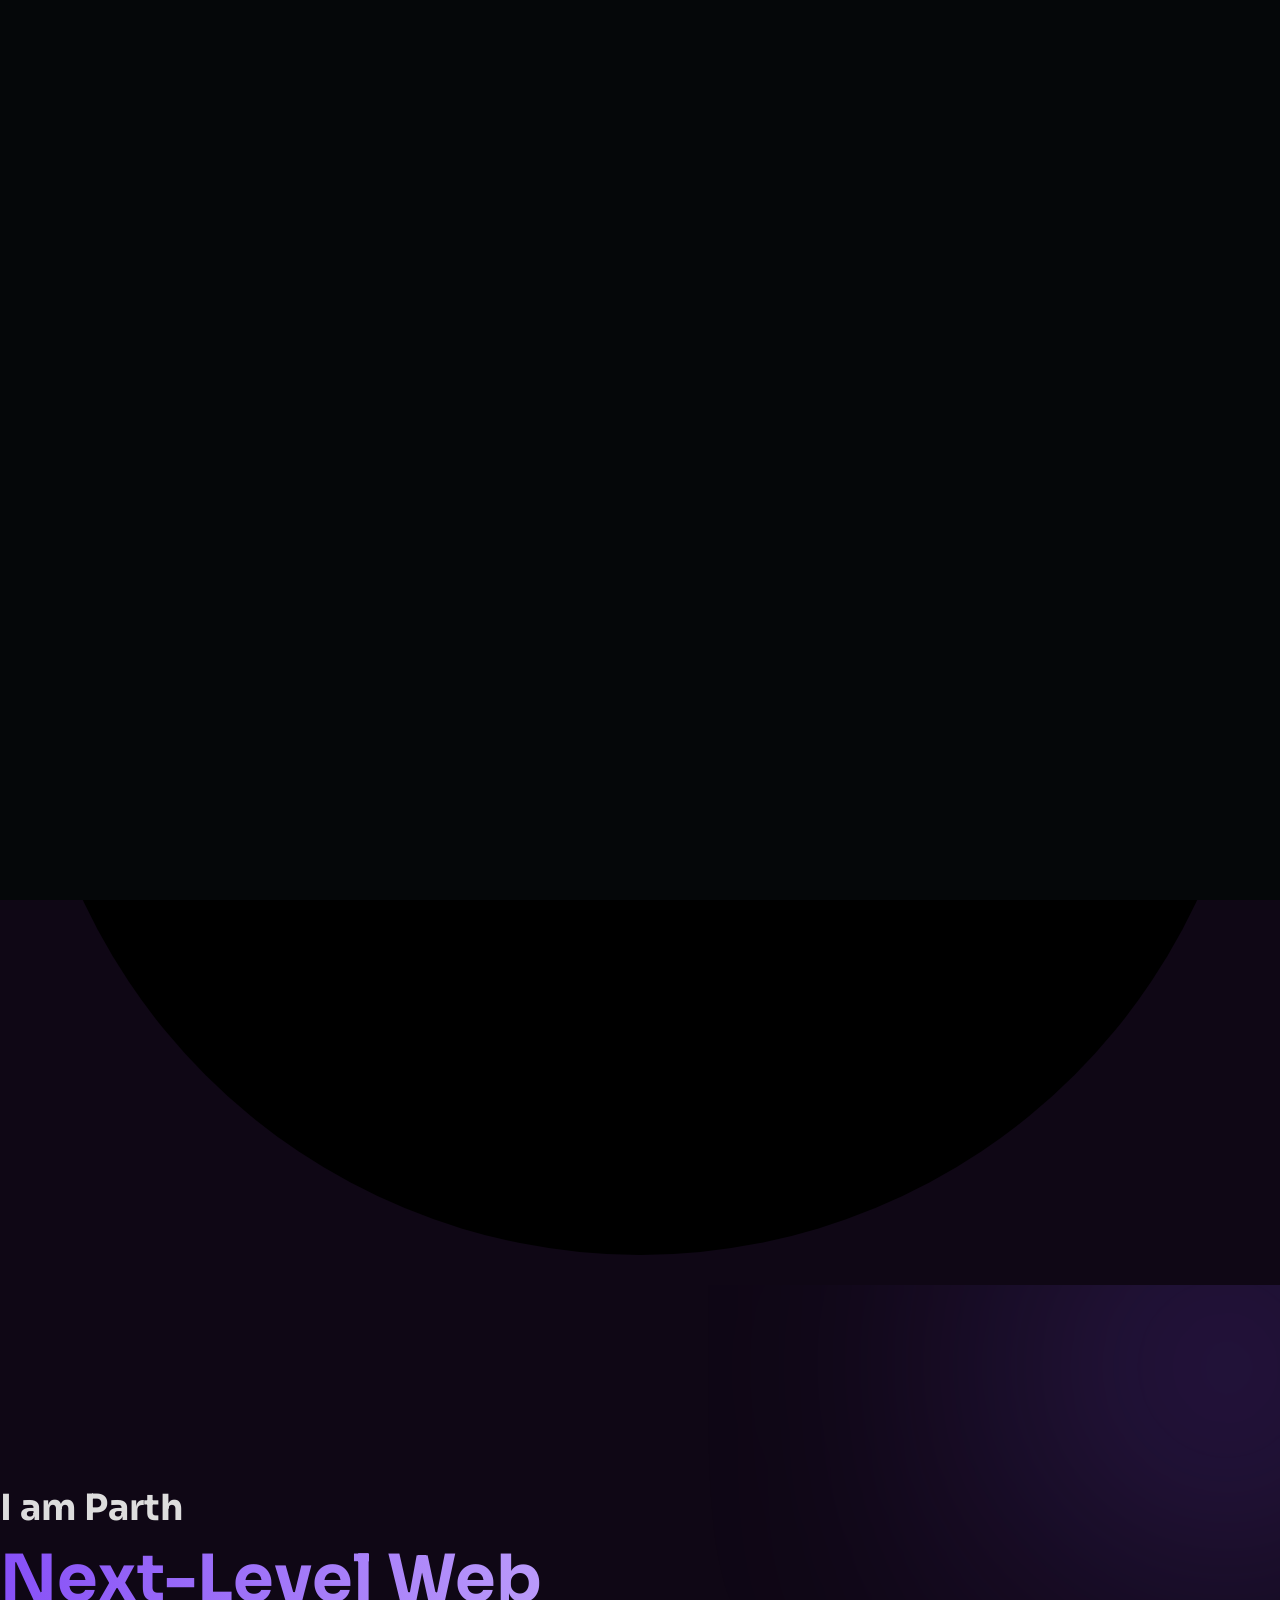
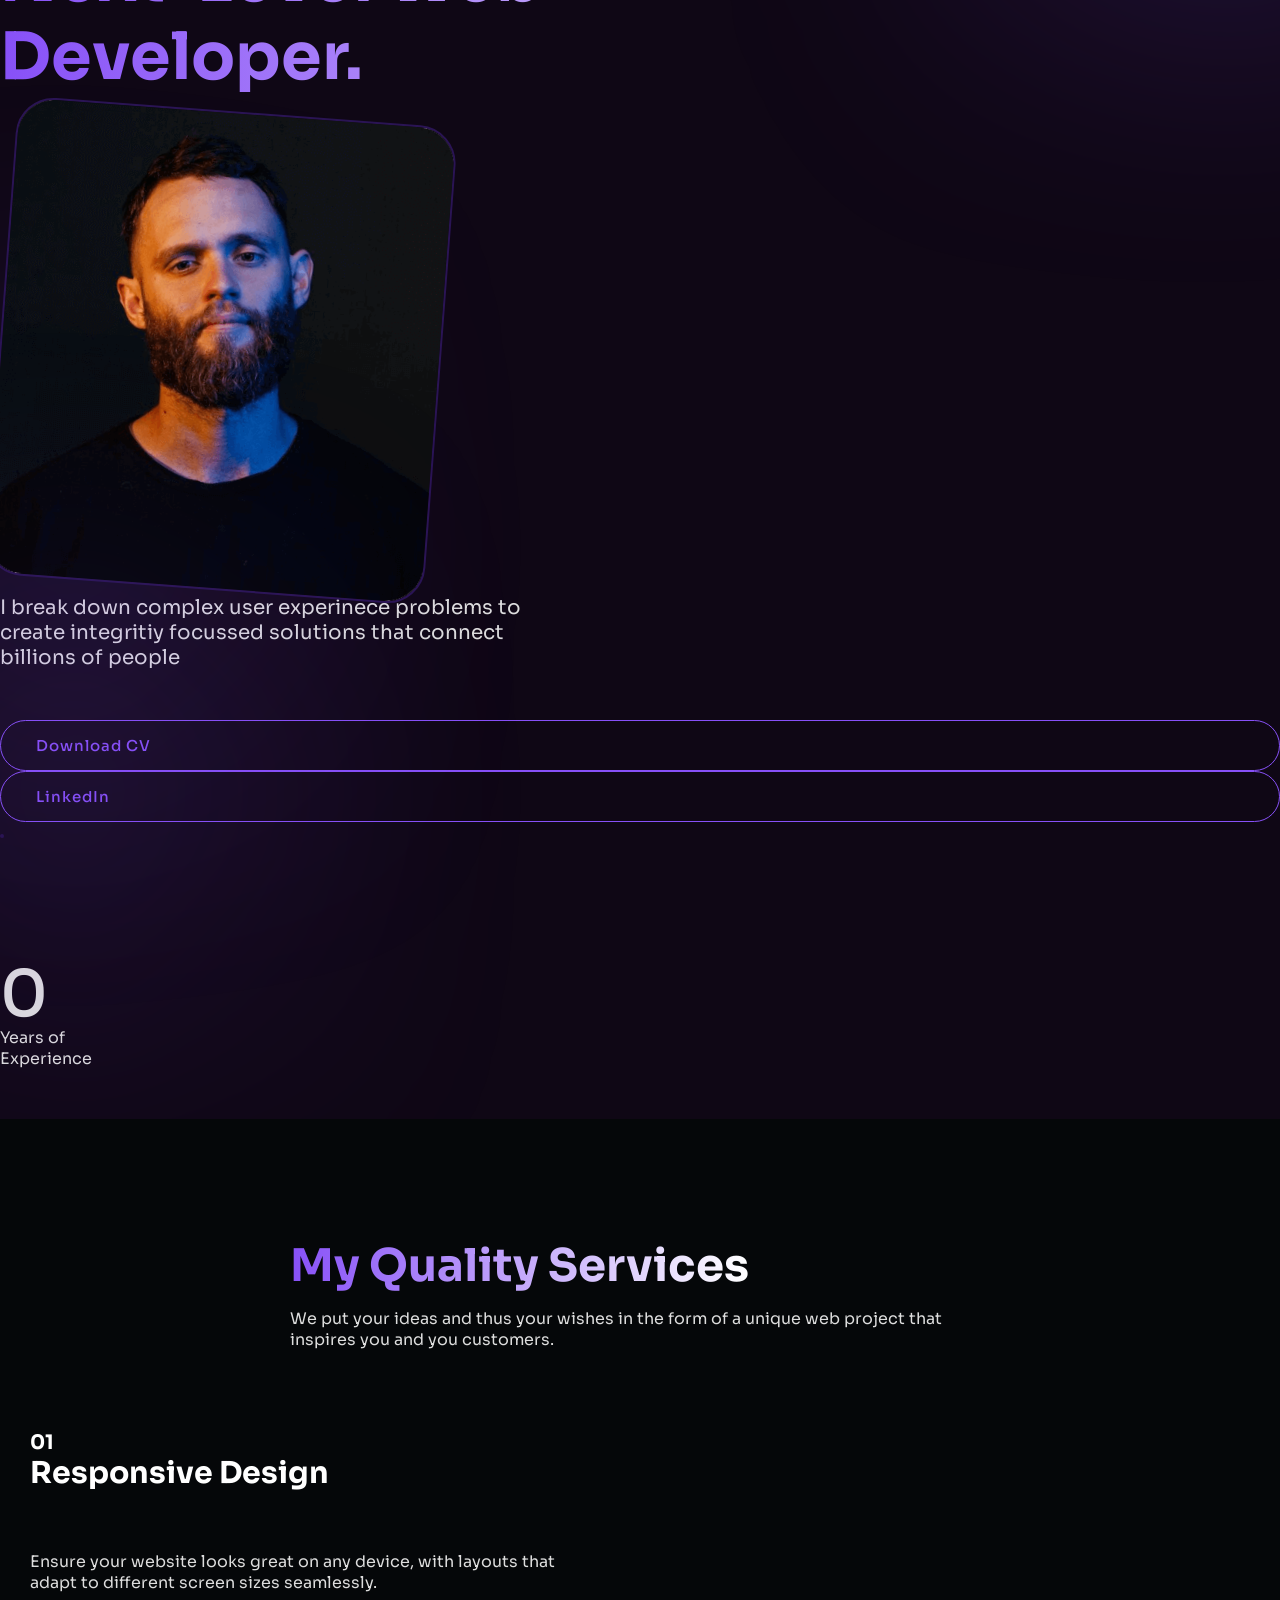
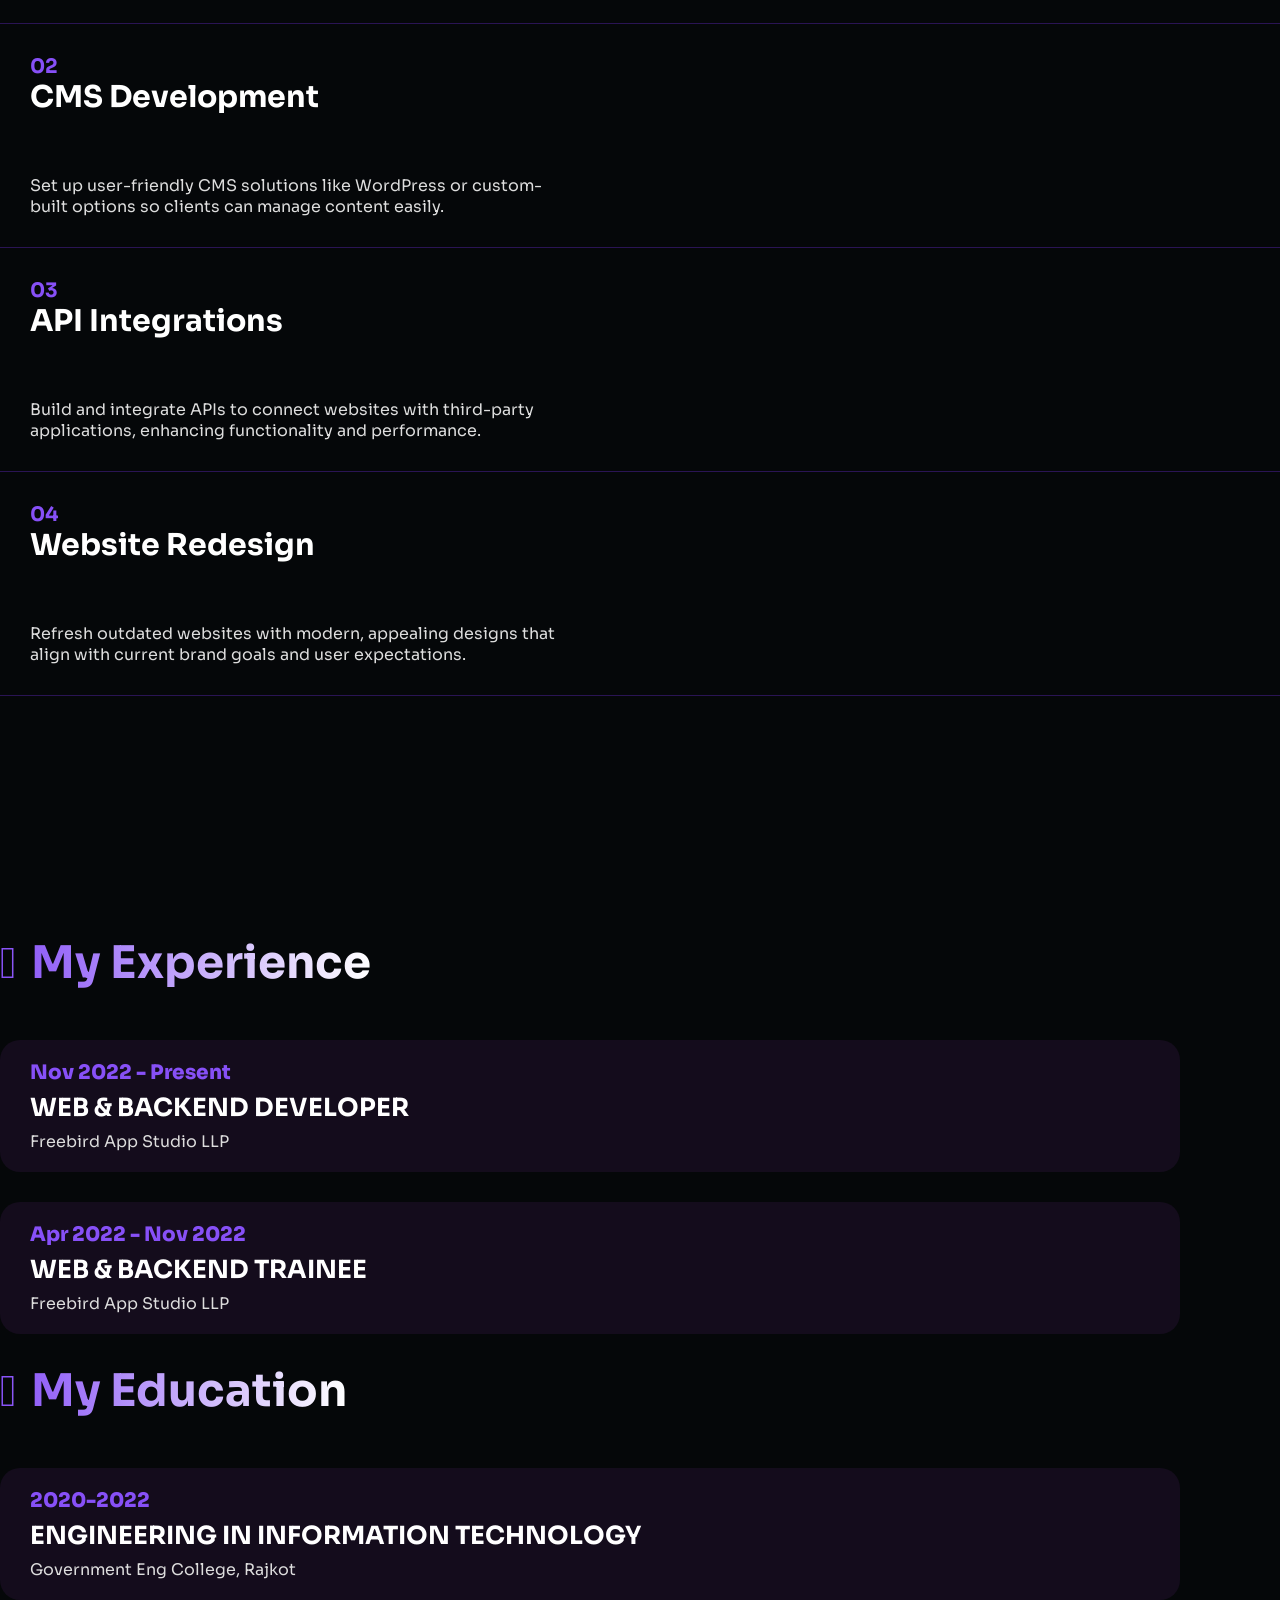
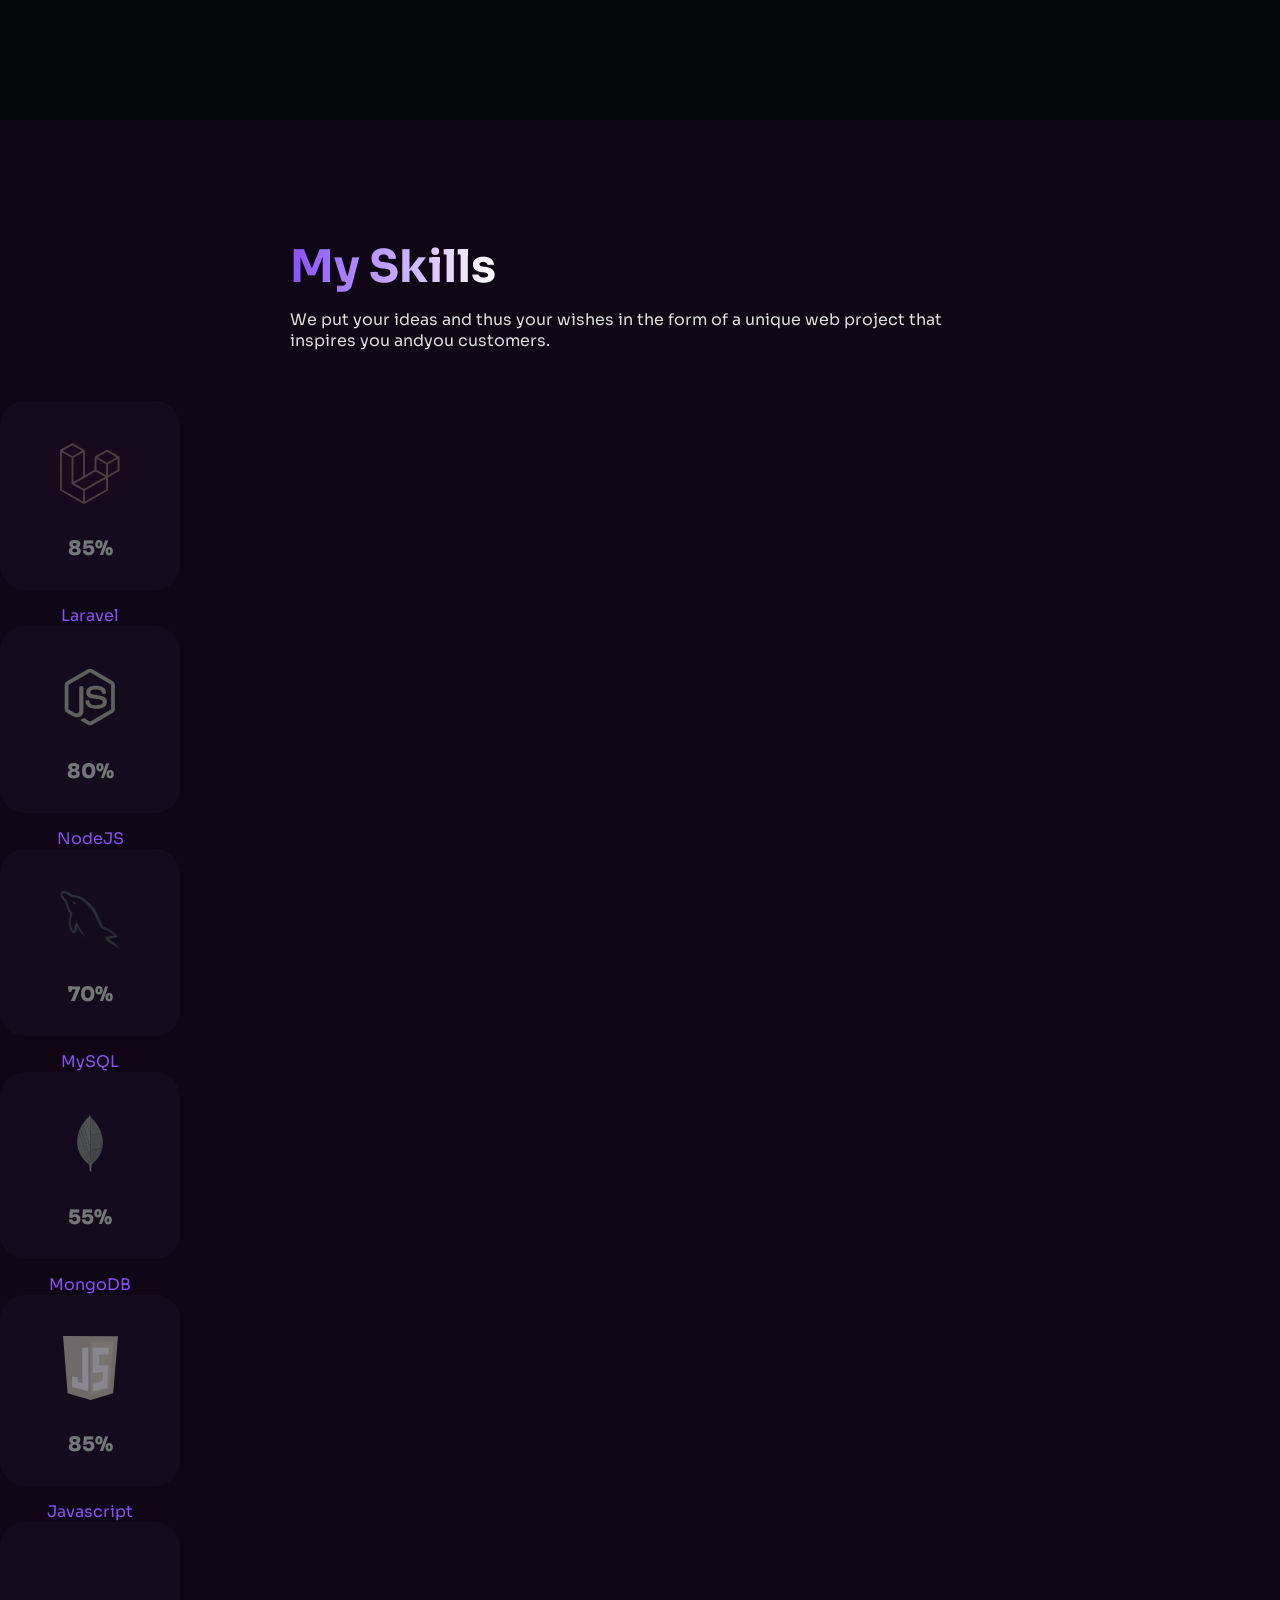
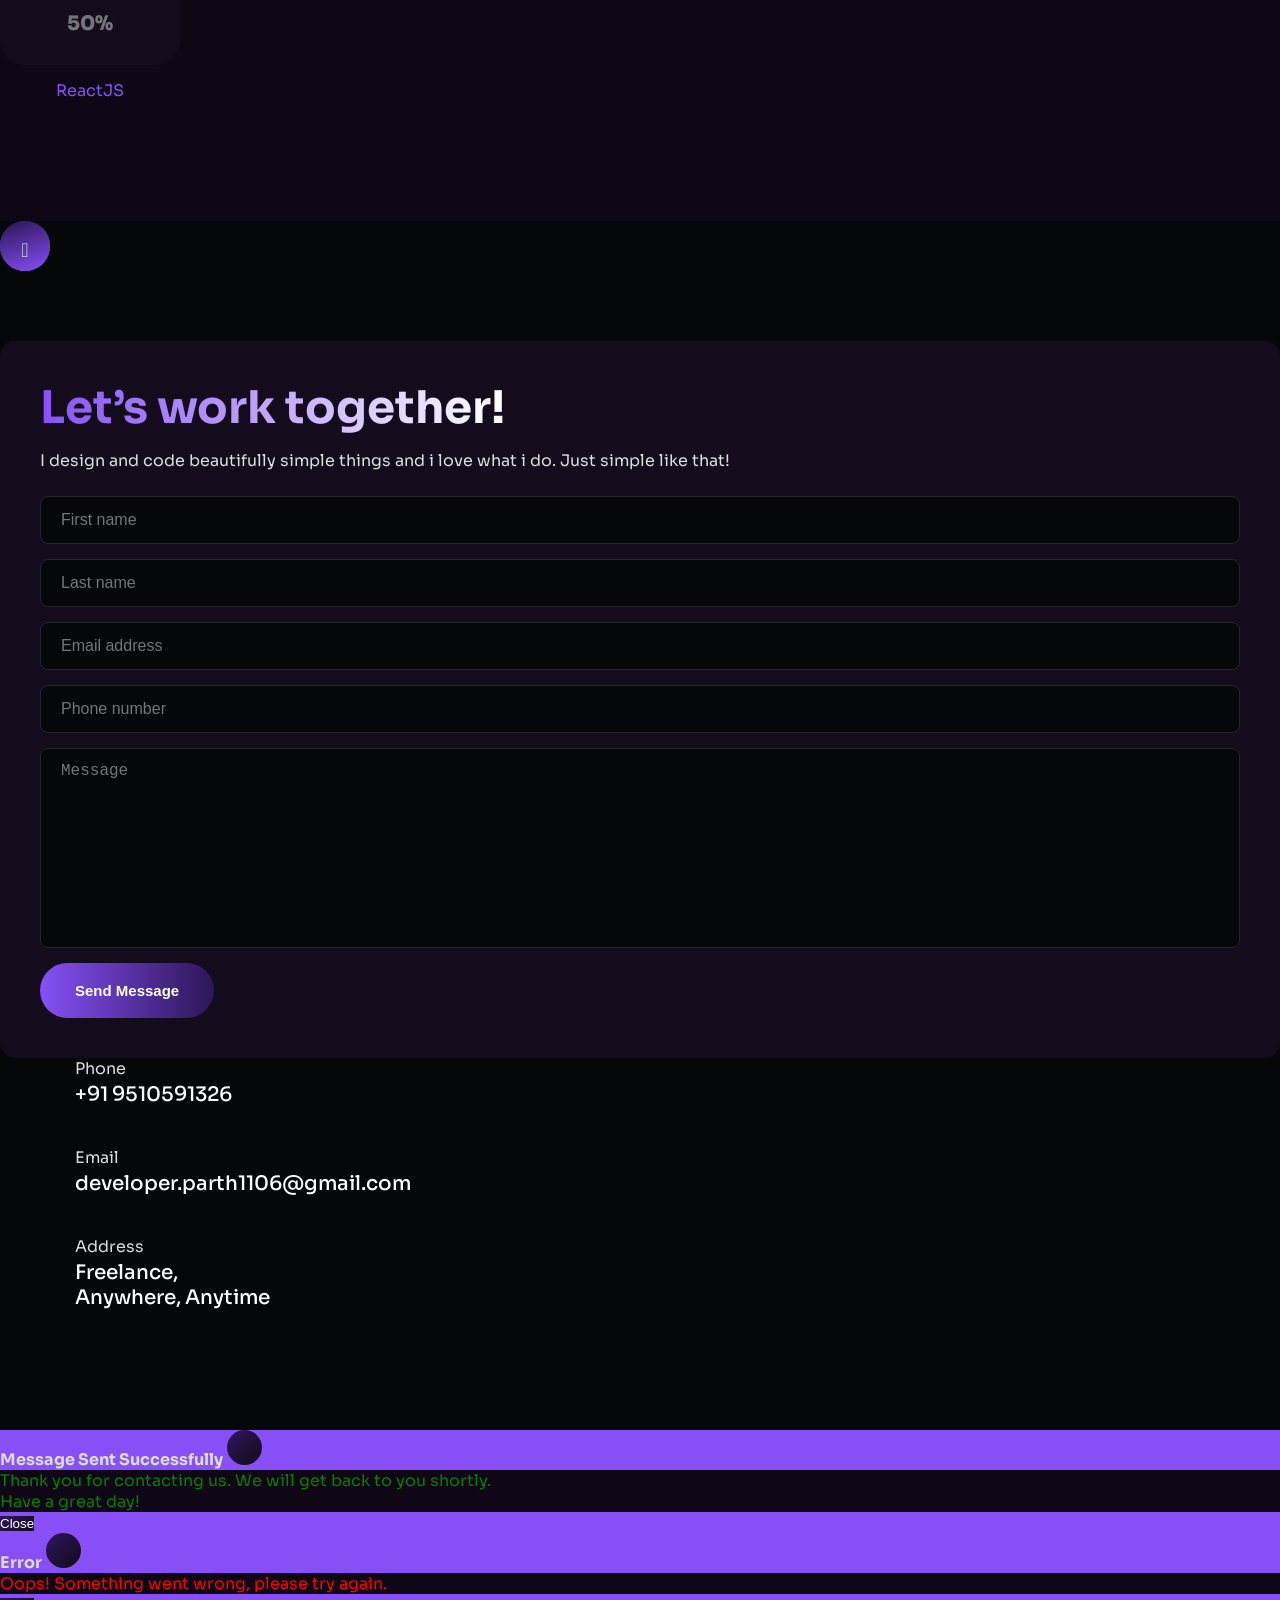
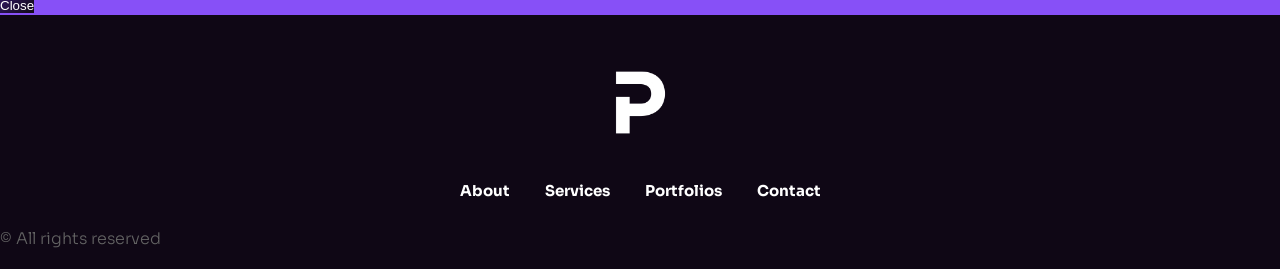
==== commit 22921d8c: "Initial Commit" ====
--- a/index.html
+++ b/index.html
@@ -1,922 +1,578 @@
 <!DOCTYPE html>
-<html lang="en">
+<html class="no-js" lang="en">
     <head>
-        <!-- ========== Meta Tags ========== -->
-        <meta charset="UTF-8">
-        <meta http-equiv="X-UA-Compatible" content="IE=edge">
+        <meta charset="utf-8">
+        <meta http-equiv="x-ua-compatible" content="ie=edge">
         <meta name="viewport" content="width=device-width, initial-scale=1">
-        <meta name="author" content="Themes bay">
-        <meta name="description" content="Rend - Personal Portfolio HTML Template">
-
-        <!-- ======== Page title ============ -->
-        <title>Rend - Personal Portfolio HTML Template</title>
-
-        <!-- Favcion -->
-        <link rel="shortcut icon" href="assets/images/favicon.svg">
+        <meta name="description" content="">
         
-        <!-- All Min Css -->
+        <!-- Site Title -->
+        <title>Parth - Personal Portfolio</title>
+
+        <!-- Place favicon.ico in the root directory -->
+        <link rel="apple-touch-icon" href="assets/assets/images/favicon.png">
+        <link rel="shortcut icon" type="image/png" href="assets/assets/images/favicon.png">
+
+        <!-- CSS here -->
+        <link rel="stylesheet" href="assets/css/animate.min.css">
         <link rel="stylesheet" href="assets/css/bootstrap.min.css">
-        <link rel="stylesheet" href="assets/css/all.min.css">
-        <link rel="stylesheet" href="assets/css/animate.css">
+        <link rel="stylesheet" href="assets/css/font-awesome-pro.min.css">
+        <link rel="stylesheet" href="assets/css/flaticon_gerold.css">
+        <link rel="stylesheet" href="assets/css/nice-select.css">
+        <link rel="stylesheet" href="assets/css/backToTop.css">
+        <link rel="stylesheet" href="assets/css/owl.carousel.min.css">
+        <link rel="stylesheet" href="assets/css/swiper.min.css">
+        <link rel="stylesheet" href="assets/css/odometer-theme-default.css">
         <link rel="stylesheet" href="assets/css/magnific-popup.css">
+        <link rel="stylesheet" href="assets/css/main.css">
+        <link rel="stylesheet" href="assets/css/light-mode.css">
         <link rel="stylesheet" href="assets/css/meanmenu.css">
-        <link rel="stylesheet" href="assets/css/swiper-bundle.min.css">
-        <link rel="stylesheet" href="assets/css/nice-select.css">
-        <link rel="stylesheet" href="assets/css/main.css">
+        <link rel="stylesheet" href="assets/css/responsive.css">
     </head>
     <body>
-        <!-- Preloader Start -->
+        <!-- preloader start -->
         <div class="preloader">
             <svg viewBox="0 0 1000 1000" preserveAspectRatio="none">
-                <path id="svg" d="M0,1005S175,995,500,995s500,5,500,5V0H0Z"></path>
+                <path id="preloaderSvg" d="M0,1005S175,995,500,995s500,5,500,5V0H0Z"></path>
             </svg>
-            <h5 class="preloader-text">Parth </h5>
-        </div>
-
-        <!-- Back To Top Start -->
-        <button id="back-top" class="back-to-top">
-            <i class="fa-regular fa-arrow-up"></i>
-        </button>
-
-        <!-- GT MouseCursor Start -->
-        <div class="mouseCursor cursor-outer"></div>
-        <div class="mouseCursor cursor-inner"></div>
-
-        <!-- Offcanvas Area Start -->
-        <div class="fix-area">
-            <div class="offcanvas__info style-2">
-                <div class="offcanvas__wrapper">
-                    <div class="offcanvas__content">
-                        <div class="offcanvas__top mb-5 d-flex justify-content-between align-items-center">
-                            <div class="offcanvas__logo">
-                                <a href="index.html">
-                                    <img src="assets/images/logo/white-icon.svg" alt="img">
-                                </a>
-                            </div>
-                            <div class="offcanvas__close">
-                                <button>
-                                    <i class="fas fa-times"></i>
-                                </button>
-                            </div>
-                        </div>
-                        <p class="text d-none d-xl-block">
-                            Nullam dignissim, ante scelerisque the  is euismod fermentum odio sem semper the is erat, a feugiat leo urna eget eros. Duis Aenean a imperdiet risus.
-                        </p>
-                        <div class="mobile-menu fix mb-3"></div>
-                    </div>
+            <div class="preloader-heading">
+                <div class="load-text">
+                    <span>L</span>
+                    <span>o</span>
+                    <span>a</span>
+                    <span>d</span>
+                    <span>i</span>
+                    <span>n</span>
+                    <span>g</span>
                 </div>
             </div>
         </div>
-        <div class="offcanvas__overlay"></div>
-        <!-- Header Section Start -->
-        <header id="header-sticky" class="header-2 border-add">
+        <!-- preloader end -->
+
+        <!-- back to top -->
+        <div class="progress-wrap" id="scrollUp">
+            <svg class="progress-circle svg-content" width="100%" height="100%" viewBox="-1 -1 102 102">
+                <path d="M50,1 a49,49 0 0,1 0,98 a49,49 0 0,1 0,-98"></path>
+            </svg>
+        </div>
+        <!-- back to top -->
+
+        <!-- HEADER START -->
+        <header class="tj-header-area header-absolute">
             <div class="container">
-                <div class="mega-menu-wrapper">
-                    <div class="header-main">
-                        <a href="index.html" class="header-logo">
-                            <!-- <img src="assets/images/logo/black-logo2.svg" alt="img"> -->
-                        </a>
-                        <div class="mean__menu-wrapper">
-                            <div class="main-menu">
-                                <nav id="mobile-menu">
-                                    <ul>
-                                        <li class="active menu-thumb"><a href="index.html">Home</a></li>
-                                        <li><a href="about.html">about me</a></li>
-                                        <li>
-                                            <a href="javascript:void(0)">Portfolio</a>
-                                            <ul class="submenu">
-                                                <li><a href="project.html">Portfolio Page</a></li>
-                                            </ul>
-                                        </li>
-                                        <li>
-                                            <a href="javascript:void(0)">Blog</a>
-                                            <ul class="submenu">
-                                                <li><a href="news.html">Blog Standard</a></li>
-                                            </ul>
-                                        </li>
-                                        <li><a href="contact.html">Contact Us</a></li>
-                                    </ul>
-                                </nav>
-                            </div>
-                        </div>
-                        <div class="header-right d-flex justify-content-end align-items-center mt-0">
-                            <!-- <a href="contact.html" class="theme-btn">Hire Me <i class="fa-solid fa-arrow-up-right"></i></a> -->
-                            <div class="header__hamburger d-xl-none my-auto">
-                                <div class="sidebar__toggle">
-                                    <img src="assets/images/bar.svg" alt="img">
-                                </div>
-                            </div>
+                <div class="row">
+                    <div class="col-12 d-flex flex-wrap align-items-center">
+                        <div class="logo-box">
+                            <a href="index.html">
+                                <img src="assets/images/logo.png" alt="">
+                            </a>
+                        </div>
+                        <div class="header-info-list d-none d-md-inline-block">
+                            <ul class="ul-reset">
+                                <li><a href="mailto:developer.parth1106@gmail.com">developer.parth1106@gmail.com</a></li>
+                            </ul>
+                        </div>
+                        <div class="header-menu" id="headerMenu">
+                            <nav>
+                                <ul>
+                                    <li><a href="index.html">Home</a></li>
+                                    <li><a href="pages/about.html">About</a></li>
+                                    <li><a href="pages/services.html">Services</a></li>
+                                    <li><a href="pages/portfolio.html">Portfolios</a></li>
+                                    <!-- <li class="has-dropdown">
+                                        <a href="blog.html">Blog</a>
+                                        <ul class="sub-menu">
+                                            <li><a href="blog.html">Blog</a></li>
+                                            <li><a href="blog-details.html">Blog Details</a></li>
+                                        </ul>
+                                    </li> -->
+                                    <li><a href="pages/contact.html">Contact</a></li>
+                                </ul>
+                            </nav>
+                        </div>
+                        <div class="mobile-menu d-lg-none"></div>
+                        <div class="header-button">
+                            <!-- <a href="#" class="btn tj-btn-primary">Hire me!</a> -->
+                        </div>
+                        <div class="menu-bar d-lg-none">
+                            <button>
+                            <span></span>
+                            <span></span>
+                            <span></span>
+                            <span></span>
+                            </button>
                         </div>
                     </div>
                 </div>
             </div>
         </header>
-        <div id="smooth-wrapper">
-            <div id="smooth-content">
-                <!-- Hero Section Start -->
-                <section class="hero-section2 hero-2">
-                    <div class="shape1">
-                        <img src="assets/images/home-2/hero/shape1.png" alt="">
-                    </div>
-                    <div class="light-2">
-                        <img src="assets/images/home-2/hero/light2.png" alt="">
-                    </div>
-                    <div class="light-1">
-                        <img src="assets/images/home-2/hero/light1.png" alt="">
-                    </div>
-                    <div class="light-3">
-                        <img src="assets/images/home-2/hero/light3.png" alt="">
-                    </div>
-                    <div class="vec-shape">
-                        <img src="assets/images/home-2/hero/shape-5.png" alt="">
-                    </div>
-                    <div class="shape-2">
-                        <img src="assets/images/home-2/hero/shape2.png" alt="">
-                    </div>
-                    <div class="container">
-                        <div class="hero-content">
-                            <h1 class="sec-title-1">
-                                Building Digital <br> Solutions
-                                <span class="vec2">
-                                    <svg width="43" height="38" viewBox="0 0 43 38" fill="none" xmlns="http://www.w3.org/2000/svg">
-                                        <path d="M17.384 3.54766C18.0541 -1.18255 24.9459 -1.18255 25.616 3.54766L27.7455 18.5815C27.8954 19.6393 28.4538 20.5982 29.3029 21.2558L41.3704 30.6012C45.1672 33.5416 41.7213 39.4589 37.2544 37.6691L23.0574 31.9807C22.0584 31.5804 20.9416 31.5804 19.9426 31.9807L5.74561 37.6691C1.27869 39.4589 -2.16724 33.5416 1.62964 30.6011L13.6971 21.2558C14.5462 20.5982 15.1046 19.6393 15.2545 18.5815L17.384 3.54766Z" fill="#021524"/>
-                                    </svg>
-                                </span>
-                            </h1>
-                            <div class="hero-sub-title">
-                                <h2 class="sec-title-1">
-                                    Full Stack 
-                                    <span>Web Developer</span>
-                                </h2>
-                            </div>
-                            <div class="hero-btn">
-                                <!-- <a href="contact.html" class="theme-btn wow fadeInUp" data-wow-delay=".5s">Hire Me <i class="fa-solid fa-arrow-up-right"></i></a> -->
-                                <!-- <a href="project.html" class="theme-btn wow fadeInUp" data-wow-delay=".5s">view portfolio <i class="fa-solid fa-arrow-up-right"></i></a> -->
-                            </div>
-                        </div>
-                        <p class="hero-text wow fadeInUp" data-wow-delay=".5s">
-                            I’m a passionate Web Developer who loves building clean, modern, and user-friendly digital experiences. I focus on writing efficient code and turning ideas into functional, responsive websites.
-                        </p>
-                        <div class="hero-image wow fadeInUp" data-wow-delay=".3s">
-                            <img src="assets/images/home-2/hero/hero-01.png" alt="">
-                            <div class="text-shape">
-                                <img src="assets/images/home-2/hero/text.png" alt="">
-                            </div>
-                        </div>
-                    </div>
-                </section>
-
-                <!-- Skill Section Start -->
-                <section class="skill-section-2 section-padding fix">
-                    <div class="container">
-                        <div class="swiper skills-slider">
-                            <div class="swiper-wrapper">
-                                <div class="swiper-slide">
-                                    <div class="skill-box-items-2">
-                                        <div class="bg-shape">
-                                            <svg width="330" height="339" viewBox="0 0 330 339" fill="none" xmlns="http://www.w3.org/2000/svg">
-                                                <path d="M0 56.972C0 52.0277 3.61339 47.8256 8.50195 47.0849L318.502 0.115174C324.553 -0.801583 330 3.88267 330 10.0023V328.373C330 333.896 325.523 338.373 320 338.373H9.99999C4.47714 338.373 0 333.896 0 328.373V56.972Z" fill="#F5F5F5"/>
-                                            </svg>
-                                            <div class="content">
-                                                <div class="icon">
-                                                    <img src="assets/images/home-2/skill/skill-icon-03.png" alt="img">
-                                                </div>
-                                                <h2>
-                                                    <span class="count">90</span>%
-                                                </h2>
-                                                <p>laravel</p>
+        <header class="tj-header-area header-2 header-sticky sticky-out">
+            <div class="container">
+                <div class="row">
+                    <div class="col-12 d-flex flex-wrap align-items-center">
+                        <div class="logo-box">
+                            <a href="index.html">
+                                <img src="assets/images/logo.png" alt="">
+                            </a>
+                        </div>
+                        <div class="header-info-list d-none d-md-inline-block">
+                            <ul class="ul-reset">
+                                <li><a href="mailto:developer.parth1106@gmail.com">developer.parth1106@gmail.com</a></li>
+                            </ul>
+                        </div>
+                        <div class="header-menu">
+                            <nav>
+                                <ul>
+                                    <li><a href="index.html">Home</a></li>
+                                    <li><a href="pages/about.html">About</a></li>
+                                    <li><a href="pages/services.html">Services</a></li>
+                                    <li><a href="pages/portfolio.html">Portfolios</a></li>
+                                    <!-- <li class="has-dropdown">
+                                        <a href="blog.html">Blog</a>
+                                        <ul class="sub-menu">
+                                            <li><a href="blog.html">Blog</a></li>
+                                            <li><a href="blog-details.html">Blog Details</a></li>
+                                        </ul>
+                                    </li> -->
+                                    <li><a href="pages/contact.html">Contact</a></li>
+                                </ul>
+                            </nav>
+                        </div>
+                        <div class="mobile-menu d-lg-none"></div>
+                        <div class="header-button">
+                            <!-- <a href="#" class="btn tj-btn-primary">Hire me!</a> -->
+                        </div>
+                        <div class="menu-bar d-lg-none">
+                            <button>
+                            <span></span>
+                            <span></span>
+                            <span></span>
+                            <span></span>
+                            </button>
+                        </div>
+                    </div>
+                </div>
+            </div>
+        </header>
+        <!-- HEADER END -->
+
+        <main class="site-content" id="content">
+            <!-- hero section -->
+            <section class="hero-section d-flex align-items-center" id="intro">
+                <div class="intro_text">
+                    <svg viewBox="0 0 1320 300">
+                        <text x="50%" y="50%" text-anchor="middle">HI</text>
+                    </svg>
+                </div>
+                <div class="container">
+                    <div class="row align-items-center">
+                        <div class="col-md-6">
+                            <div class="hero-content-box">
+                                <span class="hero-sub-title">I am Parth</span>
+                                <h1 class="hero-title"> Next-Level Web <br> Developer.</h1>
+                                <div class="hero-image-box d-md-none text-center">
+                                    <img src="assets/images/me.png" alt="">
+                                </div>
+                                <p class="lead">I break down complex user experinece problems to create integritiy focussed solutions that connect billions of people</p>
+                                <div class="button-box d-flex flex-wrap align-items-center">
+                                    <a href="https://drive.google.com/file/d/1unZyE3h0KnocmmgkIBV7WCaTlsE_j05u/view?usp=drive_link" target="_blank" class="btn tj-btn-secondary">Download CV <i class="fa-solid fa-download"></i></a>
+                                    <a href="https://www.linkedin.com/in/parth-chauhan-56915a211" target="_blank" class="btn tj-btn-secondary">LinkedIn <i class="fa-brands fa-linkedin"></i></a>
+                                    <ul class="ul-reset social-icons">
+                                        <!-- <li><a href="#"><i class="fa-brands fa-twitter"></i></a></li> -->
+                                        <!-- <li><a href="#"><i class="fa-light fa-basketball"></i></a></li> -->
+                                        <!-- <li><a href="https://www.linkedin.com/in/parth-chauhan-56915a211" target="_blank"><i class="fa-brands fa-linkedin-in"></i></a></li> -->
+                                        <!-- <li><a href="#"><i class="fa-brands fa-github"></i></a></li> -->
+                                    </ul>
+                                </div>
+                            </div>
+                        </div>
+                        <div class="col-md-6 d-none d-md-block">
+                            <div class="hero-image-box text-center">
+                                <img src="assets/assets/images/me.png" alt="">
+                            </div>
+                        </div>
+                    </div>
+                    <div class="funfact-area">
+                        <div class="row">
+                            <div class="col-6 col-lg-3">
+                                <div class="funfact-item d-flex flex-column flex-sm-row flex-wrap align-items-center">
+                                    <div class="number"><span class="odometer" data-count="3.5">0</span></div>
+                                    <div class="text">Years of <br>Experience</div>
+                                </div>
+                            </div>
+                        </div>
+                    </div>
+                </div>
+            </section>
+            <!-- hero section end -->
+
+            <!-- services section start -->
+            <section class="services-section" id="services-section">
+                <div class="container">
+                    <div class="row">
+                        <div class="col-md-12">
+                            <div class="section-header text-center">
+                                <h2 class="section-title wow fadeInUp" data-wow-delay=".3s">My Quality Services</h2>
+                                <p class="wow fadeInUp" data-wow-delay=".4s">
+                                    We put your ideas and thus your wishes in the form of a unique web project that inspires you and you customers.
+                                </p>
+                            </div>
+                        </div>
+                    </div>
+                    <div class="row">
+                        <div class="col-md-12">
+                            <div class="services-widget position-relative">
+                                <div class="service-item current d-flex flex-wrap align-items-center wow fadeInUp" data-wow-delay=".5s">
+                                    <div class="left-box d-flex flex-wrap align-items-center">
+                                        <span class="number">01</span>
+                                        <h3 class="service-title">Responsive Design</h3>
+                                    </div>
+                                    <div class="right-box">
+                                        <p>Ensure your website looks great on any device, with layouts that adapt to different screen sizes seamlessly.</p>
+                                    </div>
+                                    <!-- <i class="flaticon-up-right-arrow"></i> -->
+                                    <!-- <button data-mfp-src="#service-wrapper" class="service-link modal-popup"></button> -->
+                                </div>
+                                <div class="service-item d-flex flex-wrap align-items-center wow fadeInUp" data-wow-delay=".6s">
+                                    <div class="left-box d-flex flex-wrap align-items-center">
+                                        <span class="number">02</span>
+                                        <h3 class="service-title">CMS Development</h3>
+                                    </div>
+                                    <div class="right-box">
+                                        <p>Set up user-friendly CMS solutions like WordPress or custom-built options so clients can manage content easily.</p>
+                                    </div>
+                                    <!-- <i class="flaticon-up-right-arrow"></i> -->
+                                    <!-- <button data-mfp-src="#service-wrapper" class="service-link modal-popup"></button> -->
+                                </div>
+                                <div class="service-item d-flex flex-wrap align-items-center wow fadeInUp" data-wow-delay=".7s">
+                                    <div class="left-box d-flex flex-wrap align-items-center">
+                                        <span class="number">03</span>
+                                        <h3 class="service-title">API Integrations</h3>
+                                    </div>
+                                    <div class="right-box">
+                                        <p>Build and integrate APIs to connect websites with third-party applications, enhancing functionality and performance.</p>
+                                    </div>
+                                    <!-- <i class="flaticon-up-right-arrow"></i> -->
+                                    <!-- <button data-mfp-src="#service-wrapper" class="service-link modal-popup"></button> -->
+                                </div>
+                                <div class="service-item d-flex flex-wrap align-items-center wow fadeInUp" data-wow-delay=".8s">
+                                    <div class="left-box d-flex flex-wrap align-items-center">
+                                        <span class="number">04</span>
+                                        <h3 class="service-title">Website Redesign</h3>
+                                    </div>
+                                    <div class="right-box">
+                                        <p>Refresh outdated websites with modern, appealing designs that align with current brand goals and user expectations.</p>
+                                    </div>
+                                    <!-- <i class="flaticon-up-right-arrow"></i> -->
+                                    <!-- <button data-mfp-src="#service-wrapper" class="service-link modal-popup"></button> -->
+                                </div>
+                                <div class="active-bg wow fadeInUp" data-wow-delay=".5s"></div>
+                            </div>
+                        </div>
+                    </div>
+                </div>
+            </section>
+            <!-- services section end -->
+
+            <!-- resume section start -->
+            <section class="resume-section" id="resume-section">
+                <div class="container">
+                    <div class="row">
+                        <div class="col-md-6">
+                            <div class="section-header wow fadeInUp" data-wow-delay=".3s">
+                                <h2 class="section-title"><i class="flaticon-recommendation"></i> My Experience</h2>
+                            </div>
+                            <div class="resume-widget">
+                                <div class="resume-item wow fadeInLeft" data-wow-delay=".4s">
+                                    <div class="time">Nov 2022 - Present</div>
+                                    <h3 class="resume-title">Web & Backend Developer</h3>
+                                    <div class="institute">Freebird App Studio LLP</div>
+                                </div>
+                                <div class="resume-item wow fadeInLeft" data-wow-delay=".5s">
+                                    <div class="time">Apr 2022 - Nov 2022</div>
+                                    <h3 class="resume-title">Web & Backend Trainee</h3>
+                                    <div class="institute">Freebird App Studio LLP</div>
+                                </div>
+                            </div>
+                        </div>
+                        <div class="col-md-6">
+                            <div class="section-header wow fadeInUp" data-wow-delay=".4s">
+                                <h2 class="section-title"><i class="flaticon-graduation-cap"></i> My Education</h2>
+                            </div>
+                            <div class="resume-widget">
+                                <div class="resume-item wow fadeInRight" data-wow-delay=".5s">
+                                    <div class="time">2020-2022</div>
+                                    <h3 class="resume-title">Engineering in Information Technology</h3>
+                                    <div class="institute">Government Eng College, Rajkot</div>
+                                </div>
+                            </div>
+                        </div>
+                    </div>
+                </div>
+            </section>
+            <!-- resume section end -->
+
+            <!-- skills section start -->
+            <section class="skills-section" id="skills-section">
+                <div class="container">
+                    <div class="row">
+                        <div class="col-md-12">
+                            <div class="section-header text-center">
+                                <h2 class="section-title wow fadeInUp" data-wow-delay=".3s">My Skills</h2>
+                                <p class="wow fadeInUp" data-wow-delay=".4s">
+                                    We put your ideas and thus your wishes in the form of a unique web project that inspires you andyou customers.
+                                </p>
+                            </div>
+                        </div>
+                    </div>
+                    <div class="row">
+                        <div class="col-md-12">
+                            <div class="skills-widget d-flex flex-wrap justify-content-center align-items-center">
+                                <div class="skill-item wow fadeInUp" data-wow-delay=".7s">
+                                    <div class="skill-inner">
+                                        <div class="icon-box">
+                                            <img src="assets/images/skills/laravel.svg" alt="">
+                                        </div>
+                                        <div class="number">85%</div>
+                                    </div>
+                                    <p>Laravel</p>
+                                </div>
+                                <div class="skill-item wow fadeInUp" data-wow-delay=".7s">
+                                    <div class="skill-inner">
+                                        <div class="icon-box">
+                                            <img src="assets/images/skills/node.js.svg" alt="">
+                                        </div>
+                                        <div class="number">80%</div>
+                                    </div>
+                                    <p>NodeJS</p>
+                                </div>
+                                <div class="skill-item wow fadeInUp" data-wow-delay=".7s">
+                                    <div class="skill-inner">
+                                        <div class="icon-box">
+                                            <img src="assets/images/skills/mysql.svg" alt="">
+                                        </div>
+                                        <div class="number">70%</div>
+                                    </div>
+                                    <p>MySQL</p>
+                                </div>
+                                <div class="skill-item wow fadeInUp" data-wow-delay=".3s">
+                                    <div class="skill-inner">
+                                        <div class="icon-box">
+                                            <img src="assets/images/skills/mongodb.svg" alt="">
+                                        </div>
+                                        <div class="number">55%</div>
+                                    </div>
+                                    <p>MongoDB</p>
+                                </div>
+                                <div class="skill-item wow fadeInUp" data-wow-delay=".5s">
+                                    <div class="skill-inner">
+                                        <div class="icon-box">
+                                            <img src="assets/images/skills/skills-3.svg" alt="">
+                                        </div>
+                                        <div class="number">85%</div>
+                                    </div>
+                                    <p>Javascript</p>
+                                </div>
+                                <div class="skill-item wow fadeInUp" data-wow-delay=".7s">
+                                    <div class="skill-inner">
+                                        <div class="icon-box">
+                                            <img src="assets/images/skills/react.svg" alt="">
+                                        </div>
+                                        <div class="number">50%</div>
+                                    </div>
+                                    <p>ReactJS</p>
+                                </div>
+                            </div>
+                        </div>
+                    </div>
+                </div>
+            </section>
+            <!-- skills section end -->
+
+            <!-- contact section start -->
+            <section class="contact-section" id="contact-section">
+                <div class="container">
+                    <div class="row">
+                        <div class="col-lg-6 col-md-7 order-2 order-md-1">
+                            <div class="contact-form-box wow fadeInLeft" data-wow-delay=".3s">
+                                <div class="section-header">
+                                    <h2 class="section-title">Let’s work together!</h2>
+                                    <p>I design and code beautifully simple things and i love what i do. Just simple like that!</p>
+                                </div>
+                                <div class="tj-contact-form">
+                                    <form id="contact-form">
+                                        <div class="row gx-3">
+                                            <div class="col-sm-6">
+                                                <div class="form_group">
+                                                    <input type="text" name="conName" id="conName" placeholder="First name" autocomplete="off">
+                                                </div>
                                             </div>
-                                        </div>
-                                    </div>
-                                </div>
-                                <div class="swiper-slide">
-                                    <div class="skill-box-items-2">
-                                        <div class="bg-shape">
-                                            <svg width="330" height="339" viewBox="0 0 330 339" fill="none" xmlns="http://www.w3.org/2000/svg">
-                                                <path d="M0 56.972C0 52.0277 3.61339 47.8256 8.50195 47.0849L318.502 0.115174C324.553 -0.801583 330 3.88267 330 10.0023V328.373C330 333.896 325.523 338.373 320 338.373H9.99999C4.47714 338.373 0 333.896 0 328.373V56.972Z" fill="#F5F5F5"/>
-                                            </svg>
-                                            <div class="content">
-                                                <div class="icon">
-                                                    <img src="assets/images/home-2/skill/skill-icon-04.png" alt="img">
-                                                </div>
-                                                <h2>
-                                                    <span class="count">90</span>%
-                                                </h2>
-                                                <p>php</p>
+                                            <div class="col-sm-6">
+                                                <div class="form_group">
+                                                    <input type="text" name="conLName" id="conLName" placeholder="Last name" autocomplete="off">
+                                                </div>
                                             </div>
-                                        </div>
-                                    </div>
-                                </div>
-                                <div class="swiper-slide">
-                                    <div class="skill-box-items-2">
-                                        <div class="bg-shape">
-                                            <svg width="330" height="339" viewBox="0 0 330 339" fill="none" xmlns="http://www.w3.org/2000/svg">
-                                                <path d="M0 56.972C0 52.0277 3.61339 47.8256 8.50195 47.0849L318.502 0.115174C324.553 -0.801583 330 3.88267 330 10.0023V328.373C330 333.896 325.523 338.373 320 338.373H9.99999C4.47714 338.373 0 333.896 0 328.373V56.972Z" fill="#F5F5F5"/>
-                                            </svg>
-                                            <div class="content">
-                                                <div class="icon">
-                                                    <img src="assets/images/home-2/skill/skill-icon-07.png" alt="img">
-                                                </div>
-                                                <h2>
-                                                    <span class="count">75</span>%
-                                                </h2>
-                                                <p>javascript</p>
+                                            <div class="col-sm-6">
+                                                <div class="form_group">
+                                                    <input type="email" name="conEmail" id="conEmail" placeholder="Email address" autocomplete="off">
+                                                </div>
                                             </div>
-                                        </div>
-                                    </div>
-                                </div>
-                                <div class="swiper-slide">
-                                    <div class="skill-box-items-2">
-                                        <div class="bg-shape">
-                                            <svg width="330" height="339" viewBox="0 0 330 339" fill="none" xmlns="http://www.w3.org/2000/svg">
-                                                <path d="M0 56.972C0 52.0277 3.61339 47.8256 8.50195 47.0849L318.502 0.115174C324.553 -0.801583 330 3.88267 330 10.0023V328.373C330 333.896 325.523 338.373 320 338.373H9.99999C4.47714 338.373 0 333.896 0 328.373V56.972Z" fill="#F5F5F5"/>
-                                            </svg>
-                                            <div class="content">
-                                                <div class="icon">
-                                                    <img src="assets/images/home-2/skill/skill-icon-05.png" alt="img">
-                                                </div>
-                                                <h2>
-                                                    <span class="count">75</span>%
-                                                </h2>
-                                                <p>node.js</p>
+                                            <div class="col-sm-6">
+                                                <div class="form_group">
+                                                    <input type="tel" name="conPhone" id="conPhone" placeholder="Phone number" autocomplete="off">
+                                                </div>
                                             </div>
-                                        </div>
-                                    </div>
-                                </div>
-                                <div class="swiper-slide">
-                                    <div class="skill-box-items-2">
-                                        <div class="bg-shape">
-                                            <svg width="330" height="339" viewBox="0 0 330 339" fill="none" xmlns="http://www.w3.org/2000/svg">
-                                                <path d="M0 56.972C0 52.0277 3.61339 47.8256 8.50195 47.0849L318.502 0.115174C324.553 -0.801583 330 3.88267 330 10.0023V328.373C330 333.896 325.523 338.373 320 338.373H9.99999C4.47714 338.373 0 333.896 0 328.373V56.972Z" fill="#F5F5F5"/>
-                                            </svg>
-                                            <div class="content">
-                                                <div class="icon">
-                                                    <img src="assets/images/home-2/skill/skill-icon-06.png" alt="img">
-                                                </div>
-                                                <h2>
-                                                    <span class="count">50</span>%
-                                                </h2>
-                                                <p>react js</p>
+                                            <!-- <div class="col-12">
+                                                <div class="form_group">
+                                                    <select name="conService" id="conService" class="tj-nice-select">
+                                                        <option value="" selected="" disabled="">Choose Service</option>
+                                                        <option value="braning">Branding Design</option>
+                                                        <option value="web">Web Design</option>
+                                                        <option value="uxui">UI/UX Design</option>
+                                                        <option value="app">App Design</option>
+                                                    </select>
+                                                </div>
+                                            </div> -->
+                                            <div class="col-12">
+                                                <div class="form_group">
+                                                    <textarea name="conMessage" id="conMessage" placeholder="Message"></textarea>
+                                                </div>
                                             </div>
-                                        </div>
-                                    </div>
-                                </div>
-                                <div class="swiper-slide">
-                                    <div class="skill-box-items-2">
-                                        <div class="bg-shape">
-                                            <svg width="330" height="339" viewBox="0 0 330 339" fill="none" xmlns="http://www.w3.org/2000/svg">
-                                                <path d="M0 56.972C0 52.0277 3.61339 47.8256 8.50195 47.0849L318.502 0.115174C324.553 -0.801583 330 3.88267 330 10.0023V328.373C330 333.896 325.523 338.373 320 338.373H9.99999C4.47714 338.373 0 333.896 0 328.373V56.972Z" fill="#F5F5F5"/>
-                                            </svg>
-                                            <div class="content">
-                                                <div class="icon">
-                                                    <img src="assets/images/home-2/skill/skill-icon-01.png" alt="img">
-                                                </div>
-                                                <h2>
-                                                    <span class="count">60</span>%
-                                                </h2>
-                                                <p>tailwind css</p>
+                                            <div class="col-12">
+                                                <div class="form_btn">
+                                                    <button type="submit" class="btn tj-btn-primary">Send Message</button>
+                                                </div>
                                             </div>
                                         </div>
-                                    </div>
-                                </div>
-                                <div class="swiper-slide">
-                                    <div class="skill-box-items-2">
-                                        <div class="bg-shape">
-                                            <svg width="330" height="339" viewBox="0 0 330 339" fill="none" xmlns="http://www.w3.org/2000/svg">
-                                                <path d="M0 56.972C0 52.0277 3.61339 47.8256 8.50195 47.0849L318.502 0.115174C324.553 -0.801583 330 3.88267 330 10.0023V328.373C330 333.896 325.523 338.373 320 338.373H9.99999C4.47714 338.373 0 333.896 0 328.373V56.972Z" fill="#F5F5F5"/>
-                                            </svg>
-                                            <div class="content">
-                                                <div class="icon">
-                                                    <img src="assets/images/home-2/skill/skill-icon-02.png" alt="img">
-                                                </div>
-                                                <h2>
-                                                    <span class="count">95</span>%
-                                                </h2>
-                                                <p>visual studio</p>
-                                            </div>
-                                        </div>
-                                    </div>
-                                </div>
-                            </div>
-                            <div class="swiper-dot text-center pt-5">
-                                <div class="dot"></div>
-                            </div>
-                        </div>
-                    </div>
-                </section>
-
-                <!-- Marquee Section Start -->
-                <section class="marquee-section fix">
-                    <div class="marquee-container">
-                        <div class="marquee-wrapper">
-                            <div class="marquee-content">
-                                <div class="marquee-text">
-                                    <img src="assets/images/home-2/hero/star.png" alt="img">
-                                    <h3>THE BEST SOLUTION</h3>
-                                </div>
-                                <div class="marquee-text">
-                                    <img src="assets/images/home-2/hero/star.png" alt="img">
-                                    <h3>THE BEST SOLUTION</h3>
-                                </div>
-                                <div class="marquee-text">
-                                    <img src="assets/images/home-2/hero/star.png" alt="img">
-                                    <h3>THE BEST SOLUTION</h3>
-                                </div>
-                                <div class="marquee-text">
-                                    <img src="assets/images/home-2/hero/star.png" alt="img">
-                                    <h3>THE BEST SOLUTION</h3>
-                                </div>
-                                <div class="marquee-text">
-                                    <img src="assets/images/home-2/hero/star.png" alt="img">
-                                    <h3>THE BEST SOLUTION</h3>
-                                </div>
-                                <div class="marquee-text">
-                                    <img src="assets/images/home-2/hero/star.png" alt="img">
-                                    <h3>THE BEST SOLUTION</h3>
-                                </div>
-                            </div>
-                            <div class="marquee-content">
-                                <div class="marquee-text">
-                                    <img src="assets/images/home-2/hero/star.png" alt="img">
-                                    <h3>THE BEST SOLUTION</h3>
-                                </div>
-                                <div class="marquee-text">
-                                    <img src="assets/images/home-2/hero/star.png" alt="img">
-                                    <h3>THE BEST SOLUTION</h3>
-                                </div>
-                                <div class="marquee-text">
-                                    <img src="assets/images/home-2/hero/star.png" alt="img">
-                                    <h3>THE BEST SOLUTION</h3>
-                                </div>
-                                <div class="marquee-text">
-                                    <img src="assets/images/home-2/hero/star.png" alt="img">
-                                    <h3>THE BEST SOLUTION</h3>
-                                </div>
-                                <div class="marquee-text">
-                                    <img src="assets/images/home-2/hero/star.png" alt="img">
-                                    <h3>THE BEST SOLUTION</h3>
-                                </div>
-                                <div class="marquee-text">
-                                    <img src="assets/images/home-2/hero/star.png" alt="img">
-                                    <h3>THE BEST SOLUTION</h3>
-                                </div>
-                            </div>
-                            <div class="marquee-content">
-                                <div class="marquee-text">
-                                    <img src="assets/images/home-2/hero/star.png" alt="img">
-                                    <h3>THE BEST SOLUTION</h3>
-                                </div>
-                                <div class="marquee-text">
-                                    <img src="assets/images/home-2/hero/star.png" alt="img">
-                                    <h3>THE BEST SOLUTION</h3>
-                                </div>
-                                <div class="marquee-text">
-                                    <img src="assets/images/home-2/hero/star.png" alt="img">
-                                    <h3>THE BEST SOLUTION</h3>
-                                </div>
-                                <div class="marquee-text">
-                                    <img src="assets/images/home-2/hero/star.png" alt="img">
-                                    <h3>THE BEST SOLUTION</h3>
-                                </div>
-                                <div class="marquee-text">
-                                    <img src="assets/images/home-2/hero/star.png" alt="img">
-                                    <h3>THE BEST SOLUTION</h3>
-                                </div>
-                                <div class="marquee-text">
-                                    <img src="assets/images/home-2/hero/star.png" alt="img">
-                                    <h3>THE BEST SOLUTION</h3>
-                                </div>
-                            </div>
-                        </div>
-                    </div>
-                </section>
-
-                <!-- About Section Start -->
-                <section class="about-section-2 fix section-padding">
-                    <div class="container">
-                        <div class="about-wrapper-2">
-                            <div class="section-title-area">
-                                <div class="section-title">
-                                    <span class="sub-title">know more about me</span>
-                                    <h2 class="hero_title tv_hero_title hero_title_1">Get to Know Me</h2>
-                                </div>
-                                <!-- <div class="client-info wow fadeInUp" data-wow-delay=".3s">
-                                    <img src="assets/images/home-2/client1.png" alt="">
-                                    <p>trusted clients <br> world wide</p>
-                                </div> -->
-                            </div>
-                            <div class="row align-items-center">
-                                <div class="col-lg-6 wow fadeInUp" data-wow-delay=".3s">
-                                    <div class="about-counter-items">
-                                        <div class="counter-text">
-                                            <h2><span class="count">3.5</span><span class="plus">+</span></h2>
-                                            <p>years of <br> experience</p>
-                                        </div>
-                                        <div class="icon">
-                                            <img src="assets/images/home-2/r-icon.png" alt="">
-                                        </div>
-                                    </div>
-                                </div>
-                                <div class="col-lg-6">
-                                    <div class="about-content">
-                                        <p class="wow fadeInUp" data-wow-delay=".3s">
-                                            I specialize in front-end development and love working with HTML, CSS, JavaScript, and modern frameworks. I also pay deep attention to UI/UX so every project not only works smoothly but also feels great to use. Whether it’s a landing page, portfolio, or full website, I always aim for quality and performance.
-                                        </p>
-                                        <b class="wow fadeInUp" data-wow-delay=".5s">
-                                            My goal is simple — to keep learning, improving, and creating meaningful web experiences. I’m always excited to collaborate, explore new technologies, and bring creative ideas to life.
-                                        </b>
-                                        <div class="hero-btn">
-                                            <a href="about.html" class="theme-btn wow fadeInUp" data-wow-delay=".5s">know more <i class="fa-solid fa-arrow-up-right"></i></a>
-                                            <a href="contact.html" class="theme-btn wow fadeInUp" data-wow-delay=".5s">download cv <i class="fa-light fa-download"></i></a>
-                                        </div>
-                                    </div>
-                                </div>
-                            </div>
-                        </div>
-                    </div>
-                </section>
-
-                <!-- Service Section Start -->
-                <section class="service-section-2 fix section-padding bg-cover" style="background-image: url('assets/images/home-2/service-bg.jpg');">
-                    <div class="service-shape">
-                        <img src="assets/images/home-2/service-shape.png" alt="">
-                    </div>
-                    <div class="container">
-                        <div class="row g-4">
-                            <div class="col-lg-6">
-                                <div class="section-title">
-                                    <span class="sub-title">what i do?</span>
-                                    <h2 class="text-splite-up">best service</h2>
-                                </div>
-                                <div class="bottom-icon">
-                                    <img src="assets/images/home-2/icon/r.png" alt="">
-                                </div>
-                            </div>
-                            <div class="col-lg-6">
-                                <ul class="service-block-2">
-                                    <!-- <li class="wow fadeInUp" data-wow-delay=".3s">
-                                        <div class="content">
-                                            <div class="icon">
-                                                <img src="assets/images/home-2/icon/icon1.svg" alt="">
-                                            </div>
-                                            <h3><a href="service-details.html">Mobile App development</a></h3>
-                                            <p>I offer a range of professional services designed to meet your business needs with precision and creativity</p>
-                                        </div>
-                                        <a href="service-details.html" class="arrow-icon">
-                                            <i class="fa-solid fa-arrow-up-right"></i>
-                                        </a>
-                                    </li> -->
-                                    <li class="wow fadeInUp" data-wow-delay=".5s">
-                                        <div class="content">
-                                            <div class="icon">
-                                                <img src="assets/images/home-2/icon/icon2.svg" alt="">
-                                            </div>
-                                            <h3><a href="service-details.html">Backend development</a></h3>
-                                            <p>I offer a range of professional services designed to meet your business needs with precision and creativity</p>
-                                        </div>
-                                        <a href="service-details.html" class="arrow-icon">
-                                            <i class="fa-solid fa-arrow-up-right"></i>
-                                        </a>
+                                    </form>
+                                </div>
+                            </div>
+                        </div>
+                        <div class="col-lg-5 offset-lg-1 col-md-5 d-flex flex-wrap align-items-center order-1 order-md-2">
+                            <div class="contact-info-list">
+                                <ul class="ul-reset">
+                                    <li class="d-flex flex-wrap align-items-center position-relative wow fadeInRight" data-wow-delay=".4s">
+                                        <div class="icon-box">
+                                            <i class="flaticon-phone-call"></i>
+                                        </div>
+                                        <div class="text-box">
+                                            <p>Phone</p>
+                                            <a href="tel:0123456789">+91 9510591326</a>
+                                        </div>
                                     </li>
-                                    <li class="wow fadeInUp" data-wow-delay=".3s">
-                                        <div class="content">
-                                            <div class="icon">
-                                                <img src="assets/images/home-2/icon/icon3.svg" alt="">
-                                            </div>
-                                            <h3><a href="service-details.html">Full-Stack Web Development</a></h3>
-                                            <p>I offer a range of professional services designed to meet your business needs with precision and creativity</p>
-                                        </div>
-                                        <a href="service-details.html" class="arrow-icon">
-                                            <i class="fa-solid fa-arrow-up-right"></i>
-                                        </a>
+                                    <li class="d-flex flex-wrap align-items-center position-relative wow fadeInRight" data-wow-delay=".5s">
+                                        <div class="icon-box">
+                                            <i class="flaticon-mail-inbox-app"></i>
+                                        </div>
+                                        <div class="text-box">
+                                            <p>Email</p>
+                                            <a href="mailto:mail@mail.com">developer.parth1106@gmail.com</a>
+                                        </div>
+                                    </li>
+                                    <li class="d-flex flex-wrap align-items-center position-relative wow fadeInRight" data-wow-delay=".6s">
+                                        <div class="icon-box">
+                                            <i class="flaticon-location"></i>
+                                        </div>
+                                        <div class="text-box">
+                                            <p>Address</p>
+                                            <a href="#">Freelance, <br>Anywhere, Anytime</a>
+                                        </div>
                                     </li>
                                 </ul>
                             </div>
                         </div>
                     </div>
-                </section>
-
-                <!-- Work Experience Section Start -->
-                <section class="work-experience-section-1 section-padding pb-0">
-                    <div class="container">
-                        <div class="feature-work-experience-wrap fix">
-                            <!-- Preview Slider -->
-                            <div class="feature-work-experience-preview">
-                                <div class="feature-work-experience-preview-slider fw_preview_slider_active">
-                                    <div class="swiper-wrapper">
-                                        <div class="swiper-slide">
-                                            <div class="feature-work-experience-preview-slider-item wa-fix wa-img-cover">
-                                                <img src="assets/images/home-2/work-experience/c1.png" alt="img">
-                                            </div>
-                                        </div>
-                                        <!-- <div class="swiper-slide">
-                                            <div class="feature-work-experience-preview-slider-item wa-fix wa-img-cover">
-                                                <img src="assets/images/home-2/work-experience/c2.png" alt="img">
-                                            </div>
-                                        </div> -->
-                                    </div>
-                                </div>
-                            </div>
-                            <!-- Main Slider -->
-                            <div class="feature-work-experience-main-slider fw_main_slider_active wa-fix">
-                                <div class="swiper-wrapper">
-                                    <div class="swiper-slide">
-                                        <div class="feature-work-experience-main-slider-single">
-                                            <div class="client-info-items">
-                                                <div class="client-img">
-                                                    <img src="assets/images/home-2/work-experience/info-1.png" alt="img">
-                                                </div>
-                                                <div class="info-content">
-                                                    <h3>ABC Tech Ltd</h3>
-                                                    <span>Jan 2022 – Present</span>
-                                                </div>
-                                            </div>
-                                            <div class="info-item">
-                                                <h4>UI/UX Designer</h4>
-                                                <div class="text-cont">
-                                                    <p class="mb-4">Designed 20+ mobile and web app interfaces using Figma & Adobe XD.</p>
-                                                    <p>Increased client conversion rates by up to 40% with improved design systems.</p>
-                                                </div>
-                                            </div>
-                                        </div>
-                                    </div>
-                                    <!-- <div class="swiper-slide">
-                                        <div class="feature-work-experience-main-slider-single">
-                                            <div class="client-info-items">
-                                                <div class="client-img">
-                                                    <img src="assets/images/home-2/work-experience/info-2.png" alt="img">
-                                                </div>
-                                                <div class="info-content">
-                                                    <h3>ABC2 Tech Ltd</h3>
-                                                    <span>Jan 2022 – Present</span>
-                                                </div>
-                                            </div>
-                                            <div class="info-item">
-                                                <h4>UI/UX Designer</h4>
-                                                <div class="text-cont">
-                                                    <p class="mb-4">Designed 20+ mobile and web app interfaces using Figma & Adobe XD.</p>
-                                                    <p>Increased client conversion rates by up to 40% with improved design systems.</p>
-                                                </div>
-                                            </div>
-                                        </div>
-                                    </div> -->
-                                </div>
-                            </div>
-                        </div>
-                    </div>
-                </section>
-
-                <!-- Marquee Section Start -->
-                <section class="marquee-section2 fix">
-                    <div class="marquee-wrapper2">
-                        <div class="marquee-content">
-                            <div class="marquee-text2">
-                                <svg width="39" height="38" viewBox="0 0 39 38" fill="none" xmlns="http://www.w3.org/2000/svg">
-                                    <path d="M15.4731 2.76387C16.6705 -0.921371 21.8842 -0.921377 23.0816 2.76387L24.8902 8.33023C25.4257 9.97832 26.9615 11.0942 28.6944 11.0942H34.5473C38.4221 11.0942 40.0332 16.0526 36.8984 18.3302L32.1633 21.7704C30.7614 22.789 30.1748 24.5945 30.7103 26.2426L32.5189 31.809C33.7163 35.4942 29.4984 38.5587 26.3635 36.2811L21.6285 32.8409C20.2265 31.8223 18.3282 31.8223 16.9262 32.8409L12.1912 36.2811C9.0563 38.5587 4.83839 35.4942 6.0358 31.809L7.84442 26.2426C8.37992 24.5945 7.79329 22.789 6.39134 21.7704L1.65629 18.3302C-1.47856 16.0526 0.132545 11.0942 4.00744 11.0942H9.86027C11.5932 11.0942 13.129 9.97833 13.6645 8.33024L15.4731 2.76387Z" fill="#021524"/>
-                                </svg>
-                                <h3>my Experience</h3>
-                            </div>
-                            <div class="marquee-text2">
-                                <svg width="39" height="38" viewBox="0 0 39 38" fill="none" xmlns="http://www.w3.org/2000/svg">
-                                    <path d="M15.4731 2.76387C16.6705 -0.921371 21.8842 -0.921377 23.0816 2.76387L24.8902 8.33023C25.4257 9.97832 26.9615 11.0942 28.6944 11.0942H34.5473C38.4221 11.0942 40.0332 16.0526 36.8984 18.3302L32.1633 21.7704C30.7614 22.789 30.1748 24.5945 30.7103 26.2426L32.5189 31.809C33.7163 35.4942 29.4984 38.5587 26.3635 36.2811L21.6285 32.8409C20.2265 31.8223 18.3282 31.8223 16.9262 32.8409L12.1912 36.2811C9.0563 38.5587 4.83839 35.4942 6.0358 31.809L7.84442 26.2426C8.37992 24.5945 7.79329 22.789 6.39134 21.7704L1.65629 18.3302C-1.47856 16.0526 0.132545 11.0942 4.00744 11.0942H9.86027C11.5932 11.0942 13.129 9.97833 13.6645 8.33024L15.4731 2.76387Z" fill="#021524"/>
-                                </svg>
-                                <h3>my Experience</h3>
-                            </div>
-                            <div class="marquee-text2">
-                                <svg width="39" height="38" viewBox="0 0 39 38" fill="none" xmlns="http://www.w3.org/2000/svg">
-                                    <path d="M15.4731 2.76387C16.6705 -0.921371 21.8842 -0.921377 23.0816 2.76387L24.8902 8.33023C25.4257 9.97832 26.9615 11.0942 28.6944 11.0942H34.5473C38.4221 11.0942 40.0332 16.0526 36.8984 18.3302L32.1633 21.7704C30.7614 22.789 30.1748 24.5945 30.7103 26.2426L32.5189 31.809C33.7163 35.4942 29.4984 38.5587 26.3635 36.2811L21.6285 32.8409C20.2265 31.8223 18.3282 31.8223 16.9262 32.8409L12.1912 36.2811C9.0563 38.5587 4.83839 35.4942 6.0358 31.809L7.84442 26.2426C8.37992 24.5945 7.79329 22.789 6.39134 21.7704L1.65629 18.3302C-1.47856 16.0526 0.132545 11.0942 4.00744 11.0942H9.86027C11.5932 11.0942 13.129 9.97833 13.6645 8.33024L15.4731 2.76387Z" fill="#021524"/>
-                                </svg>
-                                <h3>my Experience</h3>
-                            </div>
-                            <div class="marquee-text2">
-                                <svg width="39" height="38" viewBox="0 0 39 38" fill="none" xmlns="http://www.w3.org/2000/svg">
-                                    <path d="M15.4731 2.76387C16.6705 -0.921371 21.8842 -0.921377 23.0816 2.76387L24.8902 8.33023C25.4257 9.97832 26.9615 11.0942 28.6944 11.0942H34.5473C38.4221 11.0942 40.0332 16.0526 36.8984 18.3302L32.1633 21.7704C30.7614 22.789 30.1748 24.5945 30.7103 26.2426L32.5189 31.809C33.7163 35.4942 29.4984 38.5587 26.3635 36.2811L21.6285 32.8409C20.2265 31.8223 18.3282 31.8223 16.9262 32.8409L12.1912 36.2811C9.0563 38.5587 4.83839 35.4942 6.0358 31.809L7.84442 26.2426C8.37992 24.5945 7.79329 22.789 6.39134 21.7704L1.65629 18.3302C-1.47856 16.0526 0.132545 11.0942 4.00744 11.0942H9.86027C11.5932 11.0942 13.129 9.97833 13.6645 8.33024L15.4731 2.76387Z" fill="#021524"/>
-                                </svg>
-                                <h3>my Experience</h3>
-                            </div>
-                        </div>
-                        <div class="marquee-content">
-                            <div class="marquee-text2">
-                                <svg width="39" height="38" viewBox="0 0 39 38" fill="none" xmlns="http://www.w3.org/2000/svg">
-                                    <path d="M15.4731 2.76387C16.6705 -0.921371 21.8842 -0.921377 23.0816 2.76387L24.8902 8.33023C25.4257 9.97832 26.9615 11.0942 28.6944 11.0942H34.5473C38.4221 11.0942 40.0332 16.0526 36.8984 18.3302L32.1633 21.7704C30.7614 22.789 30.1748 24.5945 30.7103 26.2426L32.5189 31.809C33.7163 35.4942 29.4984 38.5587 26.3635 36.2811L21.6285 32.8409C20.2265 31.8223 18.3282 31.8223 16.9262 32.8409L12.1912 36.2811C9.0563 38.5587 4.83839 35.4942 6.0358 31.809L7.84442 26.2426C8.37992 24.5945 7.79329 22.789 6.39134 21.7704L1.65629 18.3302C-1.47856 16.0526 0.132545 11.0942 4.00744 11.0942H9.86027C11.5932 11.0942 13.129 9.97833 13.6645 8.33024L15.4731 2.76387Z" fill="#021524"/>
-                                </svg>
-                                <h3>my Experience</h3>
-                            </div>
-                            <div class="marquee-text2">
-                                <svg width="39" height="38" viewBox="0 0 39 38" fill="none" xmlns="http://www.w3.org/2000/svg">
-                                    <path d="M15.4731 2.76387C16.6705 -0.921371 21.8842 -0.921377 23.0816 2.76387L24.8902 8.33023C25.4257 9.97832 26.9615 11.0942 28.6944 11.0942H34.5473C38.4221 11.0942 40.0332 16.0526 36.8984 18.3302L32.1633 21.7704C30.7614 22.789 30.1748 24.5945 30.7103 26.2426L32.5189 31.809C33.7163 35.4942 29.4984 38.5587 26.3635 36.2811L21.6285 32.8409C20.2265 31.8223 18.3282 31.8223 16.9262 32.8409L12.1912 36.2811C9.0563 38.5587 4.83839 35.4942 6.0358 31.809L7.84442 26.2426C8.37992 24.5945 7.79329 22.789 6.39134 21.7704L1.65629 18.3302C-1.47856 16.0526 0.132545 11.0942 4.00744 11.0942H9.86027C11.5932 11.0942 13.129 9.97833 13.6645 8.33024L15.4731 2.76387Z" fill="#021524"/>
-                                </svg>
-                                <h3>my Experience</h3>
-                            </div>
-                            <div class="marquee-text2">
-                                <svg width="39" height="38" viewBox="0 0 39 38" fill="none" xmlns="http://www.w3.org/2000/svg">
-                                    <path d="M15.4731 2.76387C16.6705 -0.921371 21.8842 -0.921377 23.0816 2.76387L24.8902 8.33023C25.4257 9.97832 26.9615 11.0942 28.6944 11.0942H34.5473C38.4221 11.0942 40.0332 16.0526 36.8984 18.3302L32.1633 21.7704C30.7614 22.789 30.1748 24.5945 30.7103 26.2426L32.5189 31.809C33.7163 35.4942 29.4984 38.5587 26.3635 36.2811L21.6285 32.8409C20.2265 31.8223 18.3282 31.8223 16.9262 32.8409L12.1912 36.2811C9.0563 38.5587 4.83839 35.4942 6.0358 31.809L7.84442 26.2426C8.37992 24.5945 7.79329 22.789 6.39134 21.7704L1.65629 18.3302C-1.47856 16.0526 0.132545 11.0942 4.00744 11.0942H9.86027C11.5932 11.0942 13.129 9.97833 13.6645 8.33024L15.4731 2.76387Z" fill="#021524"/>
-                                </svg>
-                                <h3>my Experience</h3>
-                            </div>
-                            <div class="marquee-text2">
-                                <svg width="39" height="38" viewBox="0 0 39 38" fill="none" xmlns="http://www.w3.org/2000/svg">
-                                    <path d="M15.4731 2.76387C16.6705 -0.921371 21.8842 -0.921377 23.0816 2.76387L24.8902 8.33023C25.4257 9.97832 26.9615 11.0942 28.6944 11.0942H34.5473C38.4221 11.0942 40.0332 16.0526 36.8984 18.3302L32.1633 21.7704C30.7614 22.789 30.1748 24.5945 30.7103 26.2426L32.5189 31.809C33.7163 35.4942 29.4984 38.5587 26.3635 36.2811L21.6285 32.8409C20.2265 31.8223 18.3282 31.8223 16.9262 32.8409L12.1912 36.2811C9.0563 38.5587 4.83839 35.4942 6.0358 31.809L7.84442 26.2426C8.37992 24.5945 7.79329 22.789 6.39134 21.7704L1.65629 18.3302C-1.47856 16.0526 0.132545 11.0942 4.00744 11.0942H9.86027C11.5932 11.0942 13.129 9.97833 13.6645 8.33024L15.4731 2.76387Z" fill="#021524"/>
-                                </svg>
-                                <h3>my Experience</h3>
-                            </div>
-                        </div>
-                    </div>
-                </section>
-
-                <!-- Award Winning Section Start -->
-                <section class="award-section-2 section-padding fix approach-area section-bg">
-                    <div class="award-image">
-                        <img src="assets/images/home-2/award-img.png" alt="img">
-                    </div>
-                    <div class="circle-box">
-                        <div class="text-image">
-                            <img src="assets/images/home-2/text-circle.png" alt="img">
-                        </div>
-                        <a href="contact.html" class="icon">
-                        <i class="fa-regular fa-arrow-up-right"></i>
-                        </a>
-                    </div>
-                    <div class="award-shape">
-                        <img src="assets/images/home-2/award-shape.png" alt="">
-                    </div>
-                    <div class="container">
-                        <div class="award-wrapper">
-                            <div class="row g-4 align-items-center">
-                                <div class="col-lg-6">
-                                    <div class="section-title">
-                                        <span class="sub-title text-white">
-                                        award winning
-                                        </span>
-                                        <h2 class="hero_title tv_hero_title hero_title_1 text-white">previous Work & Achievements</h2>
-                                    </div>
-                                    <div class="award-content approach-wrapper-box fix">
-                                        <div class="award-list-items approach-box">
-                                            <p>2010</p>
-                                            <span>Recognized for outstanding creativity</span>
-                                        </div>
-                                        <div class="award-list-items approach-box">
-                                            <p>2015</p>
-                                            <span>Celebrated for business innovation</span>
-                                        </div>
-                                        <div class="award-list-items approach-box">
-                                            <p>2020</p>
-                                            <span>Honored for customer-centric excellence</span>
-                                        </div>
-                                        <div class="award-list-items bb-bottom approach-box">
-                                            <p>2026</p>
-                                            <span>Creative solutions with lasting impact</span>
-                                        </div>
-                                    </div>
-                                </div>
-                                <div class="col-lg-6">
-                                </div>
-                            </div>
-                        </div>
-                    </div>
-                </section>
-
-                <!-- Faq Section Start -->
-                <section class="faq-section fix section-padding">
-                    <div class="container">
-                        <div class="row g-4">
-                            <div class="col-lg-6">
-                                <div class="contact-image1 fix">
-                                    <img class="img-custom-anim-left" src="assets/images/home-2/contact-image.png" alt="">
-                                </div>
-                            </div>
-                            <div class="col-lg-6">
-                                <div class="faq-content-items">
-                                    <div class="section-title mb-0">
-                                        <span class="sub-title">Contact Form</span>
-                                        <h2 class="hero_title tv_hero_title hero_title_1">
-                                            Contact <span>For Work</span>
-                                        </h2>
-                                    </div>
-                                    <form action="#" class="wow fadeInUp" data-wow-delay=".3s">
-                                        <div class="row g-4">
-                                            <div class="col-lg-6">
-                                                <div class="form-clt">
-                                                    <input type="text" placeholder="Enter Your Name">
-                                                </div>
-                                            </div>
-                                            <div class="col-lg-6">
-                                                <div class="form-clt">
-                                                    <input type="text" placeholder="Enter Your Number">
-                                                </div>
-                                            </div>
-                                            <div class="col-lg-12">
-                                                <div class="form-clt">
-                                                    <input type="text" placeholder="Enter Your Email">
-                                                </div>
-                                            </div>
-                                            <div class="col-lg-12">
-                                                <div class="form-clt">
-                                                    <textarea name="message" placeholder="Enter Your Messanger"></textarea>
-                                                </div>
-                                            </div>
-                                            <div class="col-lg-12">
-                                                <button type="submit" class="theme-btn">
-                                                    send message <i class="fa-solid fa-arrow-up-right"></i>
-                                                </button>
-                                            </div>
-                                        </div>
-                                    </form>
-                                </div>
-                            </div>
-                        </div>
-                    </div>
-                </section>
-
-                <!-- News Section Start -->
-                <section class="news-section-2 section-padding fix">
-                    <div class="container">
-                        <div class="section-title-area">
-                            <div class="section-title mb-0">
-                                <span class="sub-title mb-0">
-                                news & blog
-                                </span>
-                            </div>
-                            <h2 class="hero_title tv_hero_title hero_title_1">latest news <span>& article</span></h2>
-                        </div>
-                        <div class="row">
-                            <div class="col-xl-4 col-lg-6 col-md-6 wow fadeInUp" data-wow-delay=".3s">
-                                <div class="news-box-items-2">
-                                    <div class="thumb">
-                                        <img src="assets/images/home-2/news/news-01.jpg" alt="img">
-                                        <ul>
-                                            <li>
-                                                <span>web design</span>
-                                                <span class="color-2">Aug 27, 2026</span>
-                                            </li>
-                                        </ul>
-                                    </div>
-                                    <div class="content">
-                                        <h3><a href="news-details.html">Unlocking the future of business how smart innovation
-                                            creates lasting impact</a>
-                                        </h3>
-                                        <div class="client-info-area">
-                                            <div class="client-info">
-                                                <div class="client-image">
-                                                    <img src="assets/images/home-2/news/client-1.png" alt="img">
-                                                </div>
-                                                <div class="client-content">
-                                                    <p class="name">Pixelone</p>
-                                                    <p>Composed by</p>
-                                                </div>
-                                            </div>
-                                            <a href="news-details.html" class="circle-icon">
-                                            <i class="fa-solid fa-arrow-up-right"></i>
-                                            </a>
-                                        </div>
-                                    </div>
-                                </div>
-                            </div>
-                            <div class="col-xl-4 col-lg-6 col-md-6 wow fadeInUp" data-wow-delay=".5s">
-                                <div class="news-box-items-2">
-                                    <div class="thumb">
-                                        <img src="assets/images/home-2/news/news-02.jpg" alt="img">
-                                        <ul>
-                                            <li>
-                                                <span>web design</span>
-                                                <span class="color-2">Aug 27, 2026</span>
-                                            </li>
-                                        </ul>
-                                    </div>
-                                    <div class="content">
-                                        <h3><a href="news-details.html">Unlocking the future of business how smart innovation
-                                            creates lasting impact</a>
-                                        </h3>
-                                        <div class="client-info-area">
-                                            <div class="client-info">
-                                                <div class="client-image">
-                                                    <img src="assets/images/home-2/news/client-1.png" alt="img">
-                                                </div>
-                                                <div class="client-content">
-                                                    <p class="name">Pixelone</p>
-                                                    <p>Composed by</p>
-                                                </div>
-                                            </div>
-                                            <a href="news-details.html" class="circle-icon">
-                                            <i class="fa-solid fa-arrow-up-right"></i>
-                                            </a>
-                                        </div>
-                                    </div>
-                                </div>
-                            </div>
-                            <div class="col-xl-4 col-lg-6 col-md-6 wow fadeInUp" data-wow-delay=".7s">
-                                <div class="news-box-items-2">
-                                    <div class="thumb">
-                                        <img src="assets/images/home-2/news/news-03.jpg" alt="img">
-                                        <ul>
-                                            <li>
-                                                <span>web design</span>
-                                                <span class="color-2">Aug 27, 2026</span>
-                                            </li>
-                                        </ul>
-                                    </div>
-                                    <div class="content">
-                                        <h3><a href="news-details.html">Unlocking the future of business how smart innovation
-                                            creates lasting impact</a>
-                                        </h3>
-                                        <div class="client-info-area">
-                                            <div class="client-info">
-                                                <div class="client-image">
-                                                    <img src="assets/images/home-2/news/client-1.png" alt="img">
-                                                </div>
-                                                <div class="client-content">
-                                                    <p class="name">Pixelone</p>
-                                                    <p>Composed by</p>
-                                                </div>
-                                            </div>
-                                            <a href="news-details.html" class="circle-icon">
-                                            <i class="fa-solid fa-arrow-up-right"></i>
-                                            </a>
-                                        </div>
-                                    </div>
-                                </div>
-                            </div>
-                        </div>
-                    </div>
-                </section>
-
-                <!-- Cta Banner Section Start -->
-                <div class="cta-banner-thumbs fix">
-                    <img data-speed=".8s" src="assets/images/home-2/cta-banner.jpg" alt="">
-                </div>
-
-                <!-- Footer Section Start -->
-                <footer class="footer-section2 fix">
-                    <div class="shape1">
-                        <img src="assets/images/home-2/shape1.png" alt="">
-                    </div>
-                    <div class="footer-wrapper-2">
-                        <div class="container">
-                            <div class="let-work-wrapper">
-                                <a href="index.html" class="footer-logo wow fadeInUp" data-wow-delay=".3s">
-                                    <!-- <img src="assets/images/home-2/footer-logo.svg" alt="img"> -->
-                                </a>
-                                <div class="content wow fadeInUp" data-wow-delay=".5s">
-                                    <h2 class="wt-about-title">
-                                        LET'S WORK <span>TOGETHER</span>
-                                    </h2>
-                                </div>
-                            </div>
-                            <div class="footer-contact-info-items wow fadeInUp" data-wow-delay=".3s">
+                </div>
+            </section>
+            <!-- contact section end -->
+
+            <!-- contact form success modal message -->
+            <div class="modal contact_modal" id="message_sent" tabindex="-1">
+                <div class="modal-dialog">
+                    <div class="modal-content">
+                        <div class="modal-header">
+                            <span class="modal-title"><strong>Message Sent Successfully</strong></span>
+                            <button type="button" class="close" data-bs-dismiss="modal" aria-label="Close"><i class="fas fa-times"></i></button>
+                        </div>
+                        <div class="modal-body">
+                            <p>Thank you for contacting us. We will get back to you shortly.<br>Have a great day!</p>
+                        </div>
+                        <div class="modal-footer">
+                            <button type="button" class="btn" data-bs-dismiss="modal">Close</button>
+                        </div>
+                    </div>
+                </div>
+            </div>
+            <!-- contact form success Modal message -->
+
+            <!-- contact form fail modal message -->
+            <div class="modal contact_modal failed" id="message_fail" tabindex="-1">
+                <div class="modal-dialog">
+                    <div class="modal-content">
+                        <div class="modal-header">
+                            <span class="modal-title"><strong>Error</strong></span>
+                            <button type="button" class="close" data-bs-dismiss="modal" aria-label="Close"><i class="fas fa-times"></i></button>
+                        </div>
+                        <div class="modal-body">
+                            <p>Oops! Something went wrong, please try again.</p>
+                        </div>
+                        <div class="modal-footer">
+                            <button type="button" class="btn" data-bs-dismiss="modal">Close</button>
+                        </div>
+                    </div>
+                </div>
+            </div>
+            <!-- contact form fail modal message -->
+        </main>
+
+        <!-- FOOTER AREA START -->
+        <footer class="tj-footer-area">
+            <div class="container">
+                <div class="row">
+                    <div class="col-md-12 text-center">
+                        <div class="footer-logo-box">
+                            <a href="#"><img src="assets/images/logo.png" alt=""></a>
+                        </div>
+                        <div class="footer-menu">
+                            <nav>
                                 <ul>
-                                    <li>
-                                        <p>contact me</p>
-                                        <span class="d-flex align-items-center gap-3">
-                                        <a href="tel:+919510591326">+91 9510591326</a>
-                                        <a href="mailto:developer.parth1106@gmail.com">developer.parth1106@gmail.com</a>
-                                        </span>
-                                    </li>
-                                    <li class="line">
-                                    </li>
-                                    <li>
-                                        <p>location</p>
-                                        <span class="d-flex align-items-center gap-3">
-                                            Freelance Anywhere
-                                        </span>
-                                    </li>
+                                    <li><a href="pages/about.html">About</a></li>
+                                    <li><a href="pages/services.html">Services</a></li>
+                                    <li><a href="pages/portfolio.html">Portfolios</a></li>
+                                    <li><a href="pages/contact.html">Contact</a></li>
                                 </ul>
-                                <!-- <div class="social-icon d-flex align-items-center wow fadeInUp" data-wow-delay=".5s">
-                                    <a href="#"><i class="fab fa-facebook-f"></i></a>
-                                    <a href="#"><i class="fab fa-twitter"></i></a>
-                                    <a href="#"><i class="fab fa-vimeo-v"></i></a>
-                                    <a href="#"><i class="fab fa-pinterest-p"></i></a>
-                                </div> -->
-                            </div>
-                        </div>
-                    </div>
-                    <!-- <div class="footer-bottom-2">
-                        <div class="container">
-                            <p class="wow fadeInUp" data-wow-delay=".3s">Copyright © <span>Themes bay</span></p>
-                        </div>
-                    </div> -->
-                </footer>
+                            </nav>
+                        </div>
+                        <div class="copy-text">
+                            <p>© <span id="year"></span> All rights reserved <a href="#" target="_blank"></a></p>
+                        </div>
+                    </div>
+                </div>
             </div>
-        </div>
-
-        <!-- All JS Plugins -->
-        <script src="assets/js/jquery-3.7.1.min.js"></script>
-        <script src="assets/js/viewport.jquery.js"></script>
+        </footer>
+        <!-- FOOTER AREA END -->
+
+        <!-- JS here -->
+        <script src="assets/js/jquery.min.js"></script>
         <script src="assets/js/bootstrap.bundle.min.js"></script>
         <script src="assets/js/gsap.min.js"></script>
-        <script src="assets/js/ScrollTrigger.min.js"></script>
-        <script src="assets/js/ScrollSmoother.min.js"></script>
-        <script src="assets/js/ScrollToPlugin.min.js"></script>
-        <script src="assets/js/SplitText.min.js"></script>
-        <script src="assets/js/TextPlugin.js"></script>
-        <script src="assets/js/chroma.min.js"></script>
-        <script src="assets/js/jquery.nice-select.min.js"></script>
-        <script src="assets/js/jquery.waypoints.js"></script>
-        <script src="assets/js/jquery.counterup.min.js"></script>
-        <script src="assets/js/swiper-bundle.min.js"></script>
-        <script src="assets/js/jquery.meanmenu.min.js"></script>
-        <script src="assets/js/parallaxie.js"></script>
-        <script src="assets/js/jquery.magnific-popup.min.js"></script>
+        <script src="assets/js/gsap-scroll-to-plugin.min.js"></script>
+        <script src="assets/js/gsap-scroll-trigger.min.js"></script>
+        <script src="assets/js/gsap-split-text.min.js"></script>
+        <script src="assets/js/lenis.min.js"></script>
+        <script src="assets/js/nice-select.min.js"></script>
+        <script src="assets/js/backToTop.js"></script>
+        <script src="assets/js/appear.min.js"></script>
         <script src="assets/js/wow.min.js"></script>
+        <script src="assets/js/lightcase.js"></script>
+        <script src="assets/js/owl.carousel.min.js"></script>
+        <script src="assets/js/swiper.min.js"></script>
+        <script src="assets/js/imagesloaded-pkgd.js"></script>
+        <script src="assets/js/isotope.pkgd.min.js"></script>
+        <script src="assets/js/odometer.min.js"></script>
+        <script src="assets/js/magnific-popup.js"></script>
+        <script src="assets/js/validate.min.js"></script>
+        <script src="assets/js/meanmenu.js"></script>
         <script src="assets/js/main.js"></script>
     </body>
 </html>
--- a/assets/css/flaticon_gerold.css
+++ b/assets/css/flaticon_gerold.css
@@ -0,0 +1,137 @@
+/*!
+*    ______ _       _   _
+*    |  ____| |     | | (_)
+*    | |__  | | __ _| |_ _  ___ ___  _ __
+*    |  __| | |/ _` | __| |/ __/ _ \| '_ \
+*    | |    | | (_| | |_| | (_| (_) | | | |
+*    |_|    |_|\__,_|\__|_|\___\___/|_| |_|
+*
+*         https://www.flaticon.com
+*/
+
+@font-face {
+   font-family: "flaticon_gerold";
+   src: url("../fonts/flaticon_gerold.woff2") format("woff2"),
+      url("../fonts/flaticon_gerold.woff") format("woff"),
+      url("../fonts/flaticon_gerold.eot#iefix") format("embedded-opentype"),
+      url("../fonts/flaticon_gerold.ttf") format("truetype"),
+      url("../images/flaticon_gerold.svg#flaticon_gerold") format("svg");
+}
+
+i[class^="flaticon-"]:before,
+i[class*=" flaticon-"]:before {
+   font-family: flaticon_gerold !important;
+   font-style: normal;
+   font-weight: normal !important;
+   font-variant: normal;
+   text-transform: none;
+   line-height: 1;
+   -webkit-font-smoothing: antialiased;
+   -moz-osx-font-smoothing: grayscale;
+}
+
+.flaticon-smartphone:before {
+   content: "\f101";
+}
+.flaticon-browser:before {
+   content: "\f102";
+}
+.flaticon-bezier-tool:before {
+   content: "\f103";
+}
+.flaticon-code:before {
+   content: "\f104";
+}
+.flaticon-crown:before {
+   content: "\f105";
+}
+.flaticon-menu:before {
+   content: "\f106";
+}
+.flaticon-hand-bag:before {
+   content: "\f107";
+}
+.flaticon-trophy:before {
+   content: "\f108";
+}
+.flaticon-download:before {
+   content: "\f109";
+}
+.flaticon-graduation-cap:before {
+   content: "\f10a";
+}
+.flaticon-mortarboard:before {
+   content: "\f10b";
+}
+.flaticon-school:before {
+   content: "\f10c";
+}
+.flaticon-recommendation:before {
+   content: "\f10d";
+}
+.flaticon-certificate:before {
+   content: "\f10e";
+}
+.flaticon-experience:before {
+   content: "\f10f";
+}
+.flaticon-user-experience:before {
+   content: "\f110";
+}
+.flaticon-seo:before {
+   content: "\f111";
+}
+.flaticon-ui-design:before {
+   content: "\f112";
+}
+.flaticon-web-design:before {
+   content: "\f113";
+}
+.flaticon-ux-design:before {
+   content: "\f114";
+}
+.flaticon-3d-movie:before {
+   content: "\f115";
+}
+.flaticon-design:before {
+   content: "\f116";
+}
+.flaticon-communicate:before {
+   content: "\f117";
+}
+.flaticon-rating:before {
+   content: "\f118";
+}
+.flaticon-skill-development:before {
+   content: "\f119";
+}
+.flaticon-resume:before {
+   content: "\f11a";
+}
+.flaticon-suitcase:before {
+   content: "\f11b";
+}
+.flaticon-home-button:before {
+   content: "\f11c";
+}
+.flaticon-management-service:before {
+   content: "\f11d";
+}
+.flaticon-location:before {
+   content: "\f11e";
+}
+.flaticon-mail-inbox-app:before {
+   content: "\f11f";
+}
+.flaticon-phone-call:before {
+   content: "\f120";
+}
+.flaticon-calendar:before {
+   content: "\f121";
+}
+.flaticon-clock:before {
+   content: "\f122";
+}
+.flaticon-up-right-arrow:before {
+   content: "\f123";
+}
--- a/assets/css/main.css
+++ b/assets/css/main.css
@@ -1,84 +1,180 @@
-@charset "UTF-8";
-/*======================================================================================
-Theme Name: Rend  
-Author: Themes bay
-Author URI: https://themeforest.net/user/Themes bay/portfolio
-Description: Rend - Personal Portfolio HTML Template
-Service Html Template 
-Version: 1.0.0
-=======================================================================================*/
-/*======================================================================================
-  >> TABLE OF CONTENTS <<
-========================================================================================
-01. Mixins & Variables
-02. Base
-03. Components
-04. Layouts
-05. Sections
-======================================================================================*/
-/*---------------------------------------
-01. Mixins & Variables
----------------------------------------*/
-@import url("https://fonts.cdnfonts.com/css/big-shoulders-display");
-@import url("https://fonts.googleapis.com/css2?family=Kanit:ital,wght@0,100;0,200;0,300;0,400;0,500;0,600;0,700;0,800;0,900;1,100;1,200;1,300;1,400;1,500;1,600;1,700;1,800;1,900&amp;display=swap");
+/*-----------------------------------------------------------------------------------
+
+Theme Name: Gerold - Personal Portfolio HTML5 Template
+Theme URI: https://themejunction.net/html/gerold/demo/
+Author: Theme-Junction
+Author URI: https://themeforest.net/user/theme-junction
+Description: Gerold - Personal Portfolio HTML5 Template
+
+-----------------------------------------------------------------------------------
+/************ TABLE OF CONTENTS ***************
+
+  Theme Default CSS
+	Preloader
+	Headers
+	Hero Section
+	Services Section
+	Portfolio Section
+	Popup Section
+	Resume Section
+	Skills Section
+	Testimonials Section
+	Blog Section
+	Blog Standard Page
+	Blog Details Page
+	Contact Section
+	Footer Area
+	Sidebar Menu
+	Sidebar Widgets
+	Breadcrumb Area
+
+**********************************************/
+
+/*
+* ===============================
+*  START: Theme Default CSS
+* ===============================
+*/
+
+@import url("https://fonts.googleapis.com/css2?family=Russo+One&family=Sora:wght@100..800&display=swap");
+
 :root {
-  --body: #fff;
-  --black: #000;
-  --white: #fff;
-  --theme: #021524;
-  --theme2: #2475FD;
-  --header: #021524;
-  --text: #7E7E7E;
-  --border: #FCFCFC;
-  --bg: #021524;
-  --bg2: #030523;
-  --bg3: #F7F3EE;
-  --box-shadow: 0px 1px 14px 0px rgba(0, 0, 0, 0.13);
-}
-
-/*---------------------------------------
-02. Base
----------------------------------------*/
-/* --------------------------------------------
-    Template Default Fonts & Fonts Styles
- ---------------------------------------------- */
+	/* ----------------------------------
+   @font family declaration
+  ------------------------------------ */
+	--tj-ff-body: "Sora", sans-serif;
+	--tj-ff-heading: "Sora", sans-serif;
+	--tj-ff-russo: "Russo One", sans-serif;
+	--tj-ff-fontawesome: "Font Awesome 6 Pro";
+	/* ----------------------------------
+   @color declaration
+  ------------------------------------ */
+	--tj-body: #dddddd;
+	--tj-white: #ffffff;
+	--tj-off-white: #f6f3fc;
+	--tj-black: #000000;
+	--tj-black-2: #050709;
+	--tj-black3: #5c6266;
+	--tj-black4: #585859;
+	--tj-h3-black: #0b0410;
+	--tj-heading-primary: #102039;
+	--tj-heading-secondary: #ea1826;
+	--tj-theme-primary: #8750f7;
+	--tj-theme-primary-1: #2400ff;
+	--tj-theme-primary-2: #9b8dff;
+	--tj-theme-primary-3: #4654f9;
+	--tj-theme-h3-primary-1: #814cec;
+	--tj-theme-h4-primary-1: #240F31;
+	--tj-theme-secondary: #2a1454;
+	--tj-theme-accent-1: #0f0715;
+	--tj-theme-accent-2: #140c1c;
+	--tj-grey-1: #747779;
+	--tj-grey-2: #d9d9d9;
+	--tj-grey-3: #dddddd;
+	--tj-grey-4: #22272c;
+	--tj-grey-5: #636363;
+	--tj-grey-6: #1b262e;
+	--tj-bg: #0c1115;
+	--tj-bg-2: #0e1418;
+	--tj-bg-3: #10171c;
+	--tj-bg-4: #151b1f;
+	--tj-bg-5: #0D0612;
+	--tj-h3-bg: #15091d;
+	--tj-border: #1b2227;
+	--tj-border1: #2a343c;
+
+	
+
+	/* ----------------------------------
+   @font weight declaration
+  ------------------------------------ */
+	--tj-fw-normal: normal;
+	--tj-fw-elight: 200;
+	--tj-fw-light: 300;
+	--tj-fw-regular: 400;
+	--tj-fw-medium: 500;
+	--tj-fw-sbold: 600;
+	--tj-fw-bold: 700;
+	--tj-fw-ebold: 800;
+	--tj-fw-black: 900;
+	/* ----------------------------------
+    @font size declaration
+  ------------------------------------ */
+	--tj-fz-body: 16px;
+	--tj-fz-btn: 15px;
+	--tj-fz-p: 18px;
+	--tj-fz-h1: 65px;
+	--tj-fz-h2: 45px;
+	--tj-fz-h3: 30px;
+	--tj-fz-h4: 24px;
+	--tj-fz-h5: 22px;
+	--tj-fz-h6: 18px;
+	--tj-fz-sub-title: 36px;
+}
+
+* {
+	margin: 0;
+	padding: 0;
+	-webkit-box-sizing: border-box;
+	box-sizing: border-box;
+	scrollbar-width: thin;
+	scrollbar-color: var(--tj-theme-primary) var(--tj-theme-secondary);
+}
+
+::-webkit-scrollbar {
+	height: 4px;
+	width: 4px;
+	background: var(--tj-theme-secondary);
+}
+
+::-webkit-scrollbar-thumb {
+	background: var(--tj-theme-primary);
+	-webkit-border-radius: 1ex;
+	-webkit-box-shadow: 0px 0px 0px rgba(0, 0, 0, 0.75);
+}
+
+::-webkit-scrollbar-corner {
+	background: transparent;
+}
+
+html,
 body {
-  font-family: "Kanit", sans-serif;
-  font-size: 16px;
-  font-weight: 400;
-  line-height: 28px;
-  color: var(--text);
-  background-color: var(--body);
-  text-transform: uppercase;
-  padding: 0;
-  margin: 0;
-  overflow-x: hidden;
-}
-@media (max-width: 575px) {
-  body {
-    font-size: 14px;
-  }
-}
-
-ul {
-  padding: 0;
-  margin: 0;
-  list-style: none;
-}
-
-button {
-  border: none;
-  background-color: transparent;
-  padding: 0;
-}
-
-input:focus {
-  color: var(--white);
-  outline: none;
-}
-
-input {
-  color: var(--white);
+	min-height: 100%;
+	overflow-x: hidden;
+}
+
+img {
+	max-width: 100%;
+}
+
+body {
+	font-family: var(--tj-ff-body);
+	font-size: var(--tj-fz-body);
+	font-weight: var(--tj-fw-regular);
+	color: var(--tj-body);
+	background-color: var(--tj-theme-accent-1);
+}
+
+html.lenis,
+html.lenis body {
+	height: auto;
+}
+
+.lenis.lenis-smooth {
+	scroll-behavior: auto !important;
+}
+
+.lenis.lenis-smooth [data-lenis-prevent] {
+	-ms-scroll-chaining: none;
+	overscroll-behavior: contain;
+}
+
+.lenis.lenis-stopped {
+	overflow: hidden;
+}
+
+.lenis.lenis-scrolling iframe {
+	pointer-events: none;
 }
 
 h1,
@@ -87,15586 +183,3655 @@
 h4,
 h5,
 h6 {
-  font-family: "Big Shoulders Display", sans-serif;
-  margin: 0px;
-  padding: 0;
-  color: var(--header);
-  transition: all 0.4s ease-in-out;
-  text-transform: uppercase;
+	font-family: var(--tj-ff-heading);
+	font-weight: var(--tj-fw-bold);
+	line-height: 1.2;
+	color: var(--tj-white);
+	margin-bottom: 15px;
 }
 
 h1 {
-  font-size: 100px;
-  font-weight: 700;
-  line-height: 120%;
-}
-@media (max-width: 1600px) {
-  h1 {
-    font-size: 85px;
-  }
-}
-@media (max-width: 1199px) {
-  h1 {
-    font-size: 75px;
-  }
-}
-@media (max-width: 991px) {
-  h1 {
-    font-size: 65px;
-  }
-}
-@media (max-width: 767px) {
-  h1 {
-    font-size: 55px;
-  }
-}
-@media (max-width: 575px) {
-  h1 {
-    font-size: 48px;
-  }
-}
-@media (max-width: 470px) {
-  h1 {
-    font-size: 38px;
-  }
+	font-size: var(--tj-fz-h1);
 }
 
 h2 {
-  font-size: 55px;
-  font-weight: 700;
-  line-height: 120%;
-}
-@media (max-width: 1399px) {
-  h2 {
-    font-size: 44px;
-  }
-}
-@media (max-width: 1199px) {
-  h2 {
-    font-size: 40px;
-  }
-}
-@media (max-width: 991px) {
-  h2 {
-    font-size: 36px;
-  }
-}
-@media (max-width: 767px) {
-  h2 {
-    font-size: 42px;
-  }
-}
-@media (max-width: 575px) {
-  h2 {
-    font-size: 34px;
-  }
+	font-size: var(--tj-fz-h2);
 }
 
 h3 {
-  font-size: 24px;
-  font-weight: 900;
-  line-height: 134%;
-}
-@media (max-width: 575px) {
-  h3 {
-    font-size: 22px;
-    line-height: 145%;
-  }
+	font-size: var(--tj-fz-h3);
 }
 
 h4 {
-  font-size: 18px;
-  font-weight: 400;
+	font-size: var(--tj-fz-h4);
 }
 
 h5 {
-  font-size: 18px;
-  font-weight: 700;
+	font-size: var(--tj-fz-h5);
 }
 
 h6 {
-  font-size: 16px;
-  font-weight: 700;
-}
-
-a {
-  text-decoration: none;
-  outline: none !important;
-  cursor: pointer;
-  color: var(--header);
-  transition: all 0.4s ease-in-out;
-}
-
-p {
-  margin: 0px;
-  transition: all 0.4s ease-in-out;
-}
-
-span {
-  margin: 0px;
-}
-
-.theme-btn {
-  font-size: 16px;
-  position: relative;
-  z-index: 1;
-  overflow: hidden;
-  font-weight: 500;
-  text-transform: uppercase;
-  height: 58px;
-  line-height: 58px;
-  background-color: #060606;
-  overflow: hidden;
-  display: inline-block;
-  padding: 0 34px;
-  font-family: "Kanit", sans-serif;
-  color: var(--text);
-  border-radius: 100px;
-}
-@media (max-width: 575px) {
-  .theme-btn {
-    font-size: 14px;
-    padding: 0 25px;
-    height: 52px;
-    line-height: 52px;
-  }
-}
-.theme-btn::before {
-  content: "";
-  position: absolute;
-  width: 0;
-  top: -10px;
-  height: 0;
-  background-color: var(--theme);
-  border-radius: 50%;
-  transform: translate(-50%, -50%);
-  transition: all 0.8s ease;
-  z-index: -1;
-}
-.theme-btn.bg-white {
-  color: var(--header);
-  background-color: var(--white);
-}
-.theme-btn.bg-white::before {
-  background-color: var(--theme);
-}
-.theme-btn i {
-  margin-left: 10px;
-}
-.theme-btn:hover {
-  color: var(--black);
-}
-.theme-btn:hover::before {
-  width: 800px;
-  height: 800px;
-  display: inline-block;
-}
-
-@keyframes slideRight {
-  49% {
-    -webkit-transform: translateX(100%);
-    transform: translateX(100%);
-  }
-  50% {
-    opacity: 0;
-    -webkit-transform: translateX(-100%);
-    transform: translateX(-100%);
-  }
-  51% {
-    opacity: 1;
-  }
-}
-@keyframes slideUp {
-  49% {
-    -webkit-transform: translateY(-100%);
-    transform: translateY(-100%);
-  }
-  50% {
-    opacity: 0;
-    -webkit-transform: translateY(100%);
-    transform: translateY(100%);
-  }
-  51% {
-    opacity: 1;
-  }
-}
-.link-btn {
-  display: inline-block;
-  font-size: 16px;
-  font-weight: 700;
-  text-transform: uppercase;
-  color: var(--theme);
-  text-decoration: underline;
-}
-.link-btn i {
-  margin-left: 6px;
-}
-
-/*---------------------------------------
-03. Components
----------------------------------------*/
+	font-size: var(--tj-fz-h6);
+}
+
+h1 > a,
+h2 > a,
+h3 > a,
+h4 > a,
+h5 > a,
+h6 > a {
+	color: inherit;
+	font-size: inherit;
+	font-family: inherit;
+	font-weight: inherit;
+	text-decoration: none;
+}
+
+a:hover {
+	text-decoration: none;
+}
+
+a h1:hover,
+a h2:hover,
+a h3:hover,
+a h4:hover,
+a h5:hover,
+a h6:hover {
+	text-decoration: none;
+}
+
+.site-content {
+	overflow: hidden;
+}
+
+.ul-reset {
+	margin: 0;
+	padding: 0;
+	list-style: none;
+}
+.tj-btn-primary {
+	text-decoration: none;
+	display: -webkit-inline-box;
+	display: -ms-inline-flexbox;
+	display: inline-flex;
+	gap: 10px;
+	-webkit-box-align: center;
+	-ms-flex-align: center;
+	align-items: center;
+	-webkit-box-pack: center;
+	-ms-flex-pack: center;
+	justify-content: center;
+	font-size: var(--tj-fz-btn);
+	line-height: 1;
+	font-weight: var(--tj-fw-bold);
+	color: var(--tj-white);
+	text-transform: capitalize;
+	background-size: 200%;
+	background-image: -webkit-gradient(
+		linear,
+		left top,
+		right top,
+		from(var(--tj-theme-primary)),
+		color-stop(51%, var(--tj-theme-secondary)),
+		to(var(--tj-theme-primary))
+	);
+	background-image: -o-linear-gradient(
+		left,
+		var(--tj-theme-primary) 0%,
+		var(--tj-theme-secondary) 51%,
+		var(--tj-theme-primary) 100%
+	);
+	background-image: linear-gradient(
+		to right,
+		var(--tj-theme-primary) 0%,
+		var(--tj-theme-secondary) 51%,
+		var(--tj-theme-primary) 100%
+	);
+	border: none;
+	border-radius: 50px;
+	padding: 17px 35px;
+	-webkit-transition: 0.4s;
+	-o-transition: 0.4s;
+	transition: 0.4s;
+	&.style-7 {
+		padding: 19px 35px;
+	}
+}
+.tj-btn-primary i {
+	-webkit-transform: rotate(-45deg);
+	-ms-transform: rotate(-45deg);
+	transform: rotate(-45deg);
+	-webkit-transition: 0.4s;
+	-o-transition: 0.4s;
+	transition: 0.4s;
+}
+.tj-btn-primary:hover {
+	background-position: -100%;
+}
+.tj-btn-primary:hover i {
+	-webkit-transform: rotate(0);
+	-ms-transform: rotate(0);
+	transform: rotate(0);
+}
+
+.tj-btn-secondary {
+	text-decoration: none;
+	font-size: var(--tj-fz-btn);
+	line-height: 1;
+	font-weight: var(--tj-fw-medium);
+	color: var(--tj-theme-primary);
+	border-radius: 50px;
+	padding: 17px 35px;
+	border: 1px solid var(--tj-theme-primary);
+	-webkit-transition: 0.3s;
+	-o-transition: 0.3s;
+	transition: 0.3s;
+	letter-spacing: 1px;
+}
+.tj-btn-secondary:hover {
+	background: var(--tj-theme-primary);
+}
+.hero-section.style-3 .tj-btn-secondary {
+	border-color: var(--tj-white);
+	color: var(--tj-white);
+	padding: 16px 35px;
+}
+.hero-section.style-3 .tj-btn-secondary:hover {
+	border-color: var(--tj-theme-primary);
+}
+.tj-btn-primary-2 {
+	display: flex;
+	align-items: center;
+	text-decoration: none;
+	gap: 10px;
+	background: var(--tj-theme-primary);
+	color: var(--tj-white);
+	font-size: var(--tj-fz-btn);
+	font-weight: var(--tj-fw-sbold);
+	border-radius: 50px;
+	padding: 17px 30px;
+	line-height: 1;
+}
+.tj-btn-primary-2 .icon_box {
+	position: relative;
+	display: inline-flex;
+	overflow: hidden;
+	padding: 0 4px;
+	transform: rotate(-45deg);
+}
+.tj-btn-primary-2 .icon_box .icon_first,
+.tj-btn-primary-2 .icon_box .icon_second {
+	transition: all 0.3s ease-in-out 0s;
+}
+.tj-btn-primary-2 .icon_box .icon_second {
+	position: absolute;
+	transform: translateX(-150%);
+}
+.tj-btn-primary-2:hover .icon_box .icon_first {
+	transform: translateX(150%);
+}
+.tj-btn-primary-2:hover .icon_box .icon_second {
+	transform: translateX(0%);
+}
+.tj-btn-primary-2 i {
+	display: inline-flex;
+	line-height: 1;
+}
+.tj-btn-primary-2:hover {
+	color: var(--tj-white);
+	background-color: var(--tj-theme-primary);
+}
+.lead {
+	font-size: 20px;
+}
+.social-icons {
+	display: -webkit-box;
+	display: -ms-flexbox;
+	display: flex;
+	gap: 20px;
+}
+.social-icons li a {
+	color: var(--tj-theme-primary);
+	width: 35px;
+	height: 35px;
+	border: 1px solid var(--tj-theme-primary);
+	border-radius: 50%;
+	display: flex;
+	align-items: center;
+	justify-content: center;
+	position: relative;
+	text-decoration: none;
+	z-index: 1;
+}
+.social-icons li a i {
+	transition: 0.3s;
+}
+.social-icons li a::before {
+	content: "";
+	position: absolute;
+	top: 0;
+	left: 0;
+	width: 100%;
+	height: 100%;
+	background: var(--tj-theme-primary);
+	-webkit-transform: scale(0);
+	-ms-transform: scale(0);
+	transform: scale(0);
+	-webkit-transition: 0.3s;
+	-o-transition: 0.3s;
+	transition: 0.3s;
+	border-radius: 50%;
+	z-index: -1;
+}
+.social-icons li a:hover {
+	border: 1px solid var(--tj-theme-primary);
+	color: var(--tj-white);
+}
+.social-icons li a:hover::before {
+	-webkit-transform: scale(1.1);
+	-ms-transform: scale(1.1);
+	transform: scale(1.1);
+}
+.funfact-item {
+	gap: 15px;
+}
+.funfact-item .number {
+	font-size: 64px;
+	line-height: 1;
+	font-weight: var(--tj-fw-medium);
+	display: -webkit-box;
+	display: -ms-flexbox;
+	display: flex;
+	-ms-flex-wrap: wrap;
+	flex-wrap: wrap;
+	-webkit-box-align: center;
+	-ms-flex-align: center;
+	align-items: center;
+}
+
+.funfact-item .number span {
+	font-weight: var(--tj-fw-medium);
+	font-family: var(--tj-ff-heading);
+	letter-spacing: 0.04em;
+}
+
+.section-header {
+	margin-bottom: 50px;
+	max-width: 700px;
+	width: 100%;
+}
+.section-header .section-title {
+	font-size: 45px;
+	background: var(--tj-theme-primary);
+	background: -webkit-gradient(
+		linear,
+		left top,
+		right top,
+		from(var(--tj-theme-primary)),
+		to(var(--tj-white))
+	);
+	background: -o-linear-gradient(
+		left,
+		var(--tj-theme-primary) 0%,
+		var(--tj-white) 100%
+	);
+	background: linear-gradient(
+		to right,
+		var(--tj-theme-primary) 0%,
+		var(--tj-white) 100%
+	);
+	-webkit-background-clip: text;
+	-webkit-text-fill-color: transparent;
+	display: inline-flex;
+	gap: 15px;
+	margin-bottom: 0;
+}
+.section-header p {
+	margin-top: 15px;
+}
+.section-header p:last-child {
+	margin-bottom: 0;
+}
+.section-header.style-2 .section-title {
+	font-weight: var(--tj-fw-medium);
+}
+.section-header.style-2 .sub-title {
+	color: rgba(255, 255, 255, 0.5);
+	font-weight: var(--tj-fw-regular);
+	display: block;
+	margin-bottom: 15px;
+}
+.owl-carousel .owl-nav button.owl-next,
+.owl-carousel .owl-nav button.owl-prev,
+.owl-carousel button.owl-dot {
+	padding: 3px !important;
+}
+.owl-dots {
+	text-align: center;
+	margin-top: 25px;
+}
+.owl-dots .owl-dot {
+	margin-right: 5px;
+}
+.owl-dots .owl-dot:last-child {
+	margin-right: 0;
+}
+.owl-dots .owl-dot span {
+	width: 8px;
+	height: 8px;
+	background: var(--tj-grey-2);
+	border-radius: 50%;
+	display: block;
+	opacity: 0.2;
+}
+.owl-dots .owl-dot.active span {
+	background: var(--tj-theme-primary);
+	opacity: 1;
+}
+.tj-nice-select {
+	float: none;
+	width: 100%;
+	background: transparent;
+	border: 1px solid rgba(255, 255, 255, 0.1);
+	color: var(--tj-grey-1);
+}
+.tj-nice-select:hover {
+	border-color: rgba(255, 255, 255, 0.1);
+}
+.tj-nice-select:focus {
+	-webkit-box-shadow: none;
+	box-shadow: none;
+	border-color: var(--tj-theme-primary);
+}
+.tj-nice-select::after {
+	content: "";
+	top: 50%;
+	right: 10px;
+	position: absolute;
+	background: url(../images/down-arrow.svg);
+	background-position: center;
+	background-size: cover;
+	border: none;
+	-webkit-transform: rotate(0);
+	-ms-transform: rotate(0);
+	transform: rotate(0);
+	width: 15px;
+	height: 12px;
+	margin-top: -6px;
+	-webkit-transform-origin: center;
+	-ms-transform-origin: center;
+	transform-origin: center;
+}
+.tj-nice-select.open::after {
+	-webkit-transform: rotate(-180deg);
+	-ms-transform: rotate(-180deg);
+	transform: rotate(-180deg);
+}
+.nice-select .option:hover,
+.nice-select .option.focus,
+.nice-select .option.selected.focus,
+.nice-select .option {
+	color: var(--tj-theme-accent-1);
+}
+/* END: Theme Default CSS */
+
+/*
+* ===============================
+*  START: Preloader
+* ===============================
+*/
+body.loaded {
+	overflow: hidden !important;
+	height: 100% !important;
+}
+
+.preloader {
+	position: fixed;
+	z-index: 10;
+	height: 100vh;
+	width: 100%;
+	left: 0;
+	top: 0;
+	display: -webkit-box;
+	display: -ms-flexbox;
+	display: flex;
+	overflow: hidden;
+	-webkit-box-align: center;
+	-ms-flex-align: center;
+	align-items: center;
+	-webkit-box-pack: center;
+	-ms-flex-pack: center;
+	justify-content: center;
+	background: transparent;
+	z-index: 99999999999999;
+}
+
+.preloader svg {
+	position: absolute;
+	top: 0;
+	width: 100vw;
+	height: 110vh;
+	fill: var(--tj-black-2);
+}
+
+.preloader .preloader-heading .load-text {
+	font-size: 20px;
+	font-weight: 200;
+	letter-spacing: 15px;
+	text-transform: uppercase;
+	z-index: 20;
+}
+
+.load-text span {
+	-webkit-animation: loading 1s infinite alternate;
+	animation: loading 1s infinite alternate;
+}
+
+.load-text span:nth-child(1) {
+	-webkit-animation-delay: 0s;
+	animation-delay: 0s;
+}
+
+.load-text span:nth-child(2) {
+	-webkit-animation-delay: 0.1s;
+	animation-delay: 0.1s;
+}
+
+.load-text span:nth-child(3) {
+	-webkit-animation-delay: 0.2s;
+	animation-delay: 0.2s;
+}
+
+.load-text span:nth-child(4) {
+	-webkit-animation-delay: 0.3s;
+	animation-delay: 0.3s;
+}
+
+.load-text span:nth-child(5) {
+	-webkit-animation-delay: 0.4s;
+	animation-delay: 0.4s;
+}
+
+.load-text span:nth-child(6) {
+	-webkit-animation-delay: 0.5s;
+	animation-delay: 0.5s;
+}
+
+.load-text span:nth-child(7) {
+	-webkit-animation-delay: 0.6s;
+	animation-delay: 0.6s;
+}
+
+@-webkit-keyframes loading {
+	0% {
+		opacity: 1;
+	}
+	100% {
+		opacity: 0;
+	}
+}
+
+@keyframes loading {
+	0% {
+		opacity: 1;
+	}
+	100% {
+		opacity: 0;
+	}
+}
+
+/* END: Preloader */
+
+/*
+* ===============================
+* START: Headers
+* ===============================
+*/
+
+@-webkit-keyframes bounceInDown {
+	0% {
+		opacity: 0;
+		-webkit-transform: translateY(-2000px);
+	}
+	60% {
+		opacity: 1;
+		-webkit-transform: translateY(0px);
+	}
+	80% {
+		-webkit-transform: translateY(-10px);
+	}
+	100% {
+		-webkit-transform: translateY(0);
+	}
+}
+
+@keyframes bounceInDown {
+	0% {
+		opacity: 0;
+		-webkit-transform: translateY(-2000px);
+		transform: translateY(-2000px);
+	}
+	60% {
+		opacity: 1;
+		-webkit-transform: translateY(0px);
+		transform: translateY(0px);
+	}
+	80% {
+		-webkit-transform: translateY(-10px);
+		transform: translateY(-10px);
+	}
+	100% {
+		-webkit-transform: translateY(0);
+		transform: translateY(0);
+	}
+}
+@-webkit-keyframes bounceInUp {
+	0%,
+	10%,
+	35%,
+	50%,
+	to {
+		-webkit-animation-timing-function: cubic-bezier(0.215, 0.61, 0.355, 1);
+		animation-timing-function: cubic-bezier(0.215, 0.61, 0.355, 1);
+	}
+	10% {
+		-webkit-transform: translate3d(0, 0px, 0);
+		transform: translate3d(0, 0px, 0);
+	}
+	35% {
+		-webkit-transform: translate3d(0, -10px, 0);
+		transform: translate3d(0, -10px, 0);
+	}
+	50% {
+		-webkit-transform: translate3d(0, 2px, 0);
+		transform: translate3d(0, 2px, 0);
+	}
+	80% {
+		-webkit-transform: translate3d(0, -90px, 0);
+		transform: translate3d(0, -90px, 0);
+	}
+	to {
+		-webkit-transform: translate3d(0, -3000px, 0);
+		transform: translate3d(0, -3000px, 0);
+	}
+}
+@keyframes bounceInUp {
+	0%,
+	10%,
+	35%,
+	50%,
+	to {
+		-webkit-animation-timing-function: cubic-bezier(0.215, 0.61, 0.355, 1);
+		animation-timing-function: cubic-bezier(0.215, 0.61, 0.355, 1);
+	}
+	10% {
+		-webkit-transform: translate3d(0, 0px, 0);
+		transform: translate3d(0, 0px, 0);
+	}
+	35% {
+		-webkit-transform: translate3d(0, -10px, 0);
+		transform: translate3d(0, -10px, 0);
+	}
+	50% {
+		-webkit-transform: translate3d(0, 2px, 0);
+		transform: translate3d(0, 2px, 0);
+	}
+	80% {
+		-webkit-transform: translate3d(0, -90px, 0);
+		transform: translate3d(0, -90px, 0);
+	}
+	to {
+		-webkit-transform: translate3d(0, -3000px, 0);
+		transform: translate3d(0, -3000px, 0);
+	}
+}
+.tj-header-area {
+	padding: 20px 0;
+	position: relative;
+	z-index: 9;
+	background-color: var(--tj-black-2);
+}
+.tj-header-area.header-absolute {
+	position: absolute;
+	background-color: transparent;
+	left: 0;
+	top: 0;
+	width: 100%;
+	z-index: 99;
+}
+.tj-header-area.header-2 {
+	width: 100%;
+	position: fixed;
+	top: -90px;
+	left: 0;
+	padding: 10px 0;
+	z-index: 100;
+	opacity: 0;
+	transition: 0.3s;
+	box-shadow: 0 0 30px rgba(135, 80, 247, 0.2);
+}
+.tj-header-area.header-2.sticky {
+	top: 0;
+	opacity: 1;
+	animation: bounceInDown 1s;
+	animation-duration: 1s;
+	animation-fill-mode: both;
+}
+.tj-header-area.header-2.sticky-out {
+	top: 0;
+	opacity: 1;
+	animation: bounceInUp 1s;
+	animation-duration: 1s;
+	animation-fill-mode: forwards;
+}
+
+.tj-header-area .logo-box {
+	max-width: 60px;
+	width: 100%;
+	margin-right: 35px;
+}
+.tj-header-area .logo-box a {
+	display: inline-block;
+}
+.tj-header-area .header-info-list ul li {
+	margin-right: 25px;
+}
+.tj-header-area .header-info-list ul li a {
+	color: var(--tj-white);
+	font-size: var(--tj-fz-btn);
+	font-weight: var(--tj-fw-medium);
+	text-decoration: none;
+	transition: all 0.3s ease-in-out 0s;
+}
+.tj-header-area .header-info-list ul li a:hover {
+	color: var(--tj-theme-primary);
+}
+.tj-header-area .header-menu {
+	margin-left: auto;
+}
+.tj-header-area .header-menu ul {
+	margin: 0;
+	padding: 0;
+	list-style: none;
+	display: -webkit-box;
+	display: -ms-flexbox;
+	display: flex;
+	-ms-flex-wrap: wrap;
+	flex-wrap: wrap;
+	-webkit-box-align: center;
+	-ms-flex-align: center;
+	align-items: center;
+	column-gap: 45px;
+}
+.tj-header-area .header-menu ul > li {
+	position: relative;
+}
+.tj-header-area .header-menu ul > li > a {
+	display: flex;
+	align-items: center;
+	gap: 8px;
+	color: var(--tj-white);
+	font-size: var(--tj-fz-btn);
+	font-weight: var(--tj-fw-medium);
+	text-decoration: none;
+	position: relative;
+	padding: 30px 0px;
+	transition: 0.5s;
+	z-index: 1;
+}
+.tj-header-area .header-menu ul > li.has-dropdown > a {
+	padding-right: 20px;
+}
+.tj-header-area .header-menu ul > li.has-dropdown > a::after {
+	position: absolute;
+	content: "\2b";
+	font-family: "Font Awesome 6 Pro";
+	top: 50%;
+	transform: translateY(-50%);
+	right: 0;
+	font-size: 13px;
+	line-height: 1;
+}
+.tj-header-area
+	.header-menu
+	ul
+	> li
+	> .sub-menu
+	li.current-menu-ancestor
+	> a:after,
+.tj-header-area .header-menu ul > li.has-dropdown:hover > a:after {
+	content: "\f068";
+}
+.tj-header-area
+	.header-menu
+	ul
+	> li.has-dropdown
+	> .sub-menu
+	> li.has-dropdown
+	> a::after {
+	right: 20px;
+}
+
+.tj-header-area .header-menu ul > li > a::before {
+	content: "";
+	position: absolute;
+	width: 100%;
+	height: 2px;
+	border-radius: 4px;
+	background: var(--tj-theme-primary);
+	background: -o-linear-gradient(
+		190deg,
+		var(--tj-theme-secondary) 0%,
+		var(--tj-theme-primary) 100%
+	);
+	background: linear-gradient(
+		260deg,
+		var(--tj-theme-secondary) 0%,
+		var(--tj-theme-primary) 100%
+	);
+	bottom: 25px;
+	left: 0px;
+	-webkit-transform-origin: right;
+	-ms-transform-origin: right;
+	transform-origin: right;
+	-webkit-transform: scaleX(0);
+	-ms-transform: scaleX(0);
+	transform: scaleX(0);
+	-webkit-transition: -webkit-transform 0.3s ease-in-out;
+	transition: -webkit-transform 0.3s ease-in-out;
+	-o-transition: transform 0.3s ease-in-out;
+	transition: transform 0.3s ease-in-out;
+	transition: transform 0.3s ease-in-out, -webkit-transform 0.3s ease-in-out;
+}
+.tj-header-area .header-menu ul > li.current-menu-item > a::before,
+.tj-header-area .header-menu ul > li.current-menu-ancestor > a::before,
+.tj-header-area .header-menu ul > li:hover > a::before {
+	-webkit-transform-origin: left;
+	-ms-transform-origin: left;
+	transform-origin: left;
+	-webkit-transform: scaleX(1);
+	-ms-transform: scaleX(1);
+	transform: scaleX(1);
+}
+.tj-header-area .header-menu ul > li > .sub-menu {
+	position: absolute;
+	top: 100%;
+	left: 0;
+	width: 220px;
+	top: 100%;
+	left: 0;
+	z-index: 99;
+	transform-origin: 0 0;
+	text-align: left;
+	background-color: var(--tj-black-2);
+	transform: scaleY(0);
+	opacity: 0;
+	visibility: hidden;
+	box-shadow: 0 16px 40px rgba(135, 80, 247, 0.1);
+	gap: 0;
+}
+.tj-header-area .header-menu ul > li:hover > .sub-menu {
+	opacity: 1;
+	visibility: visible;
+	transform: scaleY(1);
+	transition: all 0.5s ease;
+}
+
+.tj-header-area .header-menu ul > li > ul.sub-menu > li {
+	display: block;
+	width: 100%;
+	border-bottom: 1px solid var(--tj-theme-secondary);
+}
+.tj-header-area .header-menu ul > li > ul.sub-menu > li:last-child {
+	border: none;
+}
+.tj-header-area .header-menu ul > li > ul.sub-menu > li > a {
+	display: inline-block;
+	padding: 18px 25px;
+	width: 100%;
+}
+.tj-header-area
+	.header-menu
+	ul
+	> li
+	> ul.sub-menu
+	> li.current-menu-ancestor
+	> a,
+.tj-header-area .header-menu ul > li > ul.sub-menu > li.current-menu-item > a,
+.tj-header-area .header-menu ul > li > ul.sub-menu > li:hover > a {
+	color: var(--tj-theme-primary);
+}
+
+.tj-header-area .header-menu ul li:hover > .sub-menu > li > {
+	color: var(--tj-theme-primary);
+}
+.tj-header-area .header-menu ul li.has-dropdown .sub-menu li .sub-menu li {
+	color: var(--tj-white);
+}
+.tj-header-area .header-menu ul > li > ul.sub-menu > li > a::before {
+	display: none;
+}
+.tj-header-area .header-menu ul > li .sub-menu .sub-menu {
+	opacity: 0;
+	visibility: hidden;
+	top: 0;
+	left: 100%;
+	transform: scaleY(0);
+	transform-origin: 0 0;
+}
+.tj-header-area .header-menu ul > li > .sub-menu > li:hover > .sub-menu {
+	opacity: 1;
+	visibility: visible;
+	transform: scaleY(1);
+	transition: all 0.5s ease;
+}
+
+.tj-header-area .header-button {
+	margin-left: 55px;
+}
+.tj-header-area .menu-bar {
+	margin-left: 25px;
+}
+.tj-header-area .menu-bar button {
+	border: none;
+	padding: 0;
+	background-color: transparent;
+	height: 25px;
+	display: flex;
+	flex-direction: column;
+	justify-content: space-between;
+	position: relative;
+	transform-origin: center center;
+	transform: rotate(0deg);
+	cursor: pointer;
+	transition: transform 300ms ease;
+}
+.tj-header-area .menu-bar button span {
+	height: 3px;
+	width: 35px;
+	display: block;
+	background: var(--tj-white);
+	cursor: pointer;
+	transition: all 0.3s ease-in-out 0s;
+	margin-left: auto;
+}
+.tj-header-area .menu-bar button span:nth-child(2) {
+	width: 40px;
+	transition-delay: 200ms;
+}
+.tj-header-area .menu-bar button span:nth-child(3) {
+	width: 30px;
+}
+.tj-header-area .menu-bar button span:nth-child(4) {
+	position: absolute;
+	top: -8px;
+	left: 50%;
+	transform: translateX(-50%);
+	display: block;
+	width: 3px;
+	height: 0;
+	transition: height 400ms;
+}
+.tj-header-area .menu-bar.menu-bar-toggeled button {
+	transform: rotate(45deg);
+	transition-delay: 400ms;
+}
+.tj-header-area .menu-bar.menu-bar-toggeled button span:nth-child(1) {
+	width: 0;
+}
+.tj-header-area .menu-bar.menu-bar-toggeled button span:nth-child(3) {
+	width: 0;
+}
+.tj-header-area .menu-bar.menu-bar-toggeled button span:nth-child(4) {
+	height: 40px;
+	transition: height 200ms ease;
+	transition-delay: 200ms;
+}
+
+/* mobile-menu */
 .mean-container a.meanmenu-reveal {
-  display: none;
-}
-
-.mean-container .mean-nav {
-  background: none;
-  margin-top: 0;
-}
-
+	display: none !important;
+}
+.mobile-menu .mean-bar {
+	background: transparent;
+	-webkit-box-sizing: border-box;
+	box-sizing: border-box;
+}
 .mean-container .mean-bar {
-  padding: 0;
-  min-height: auto;
-  background: none;
-  background: none;
-}
-
-.mean-container .mean-nav > ul {
-  padding: 0;
-  margin: 0;
-  width: 100%;
-  list-style-type: none;
-  display: block !important;
-}
-
-.mean-container a.meanmenu-reveal {
-  display: none !important;
-}
-
-.mean-container .mean-nav ul li a {
-  width: 100%;
-  padding: 10px 0;
-  color: #fff;
-  font-size: 16px;
-  line-height: 2;
-  font-weight: 500;
-  text-transform: uppercase;
-  border-bottom: 1px solid rgba(255, 255, 255, 0.2) !important;
-  border: none;
-  font-family: "Kanit", sans-serif;
-}
-.mean-container .mean-nav ul li a:hover {
-  color: var(--theme);
-}
-
-.mean-container .mean-nav ul li a:last-child {
-  border-bottom: 0;
-}
-
-.mean-container .mean-nav ul li a:hover {
-  color: var(--theme);
-}
-
-.mean-container .mean-nav ul li a.mean-expand {
-  margin-top: 5px;
-  padding: 0 !important;
-}
-
-.mean-container .mean-nav ul li > a > i {
-  display: none;
-}
-
-.mean-container .mean-nav ul li > a.mean-expand i {
-  display: inline-block;
-  font-size: 18px;
-}
-
-.mean-container .mean-nav > ul > li:first-child > a {
-  border-top: 0;
-}
-
-.mean-container .mean-nav ul li a.mean-expand.mean-clicked i {
-  transition: all 0.4s ease-in-out;
-}
-
-.mean-container .mean-nav ul li .mega-menu li a {
-  height: 200px;
-  width: 100%;
-  padding: 0;
-  border-top: 0;
-  margin-bottom: 20px;
-}
-
-.mobile-menus.style-2 .mean-nav ul li a {
-  font-size: 18px !important;
-  font-weight: 600 !important;
-  font-family: "Kanit", sans-serif !important;
-}
-@media (max-width: 767px) {
-  .mobile-menus.style-2 .mean-nav ul li a {
-    font-size: 18px !important;
-  }
-}
-.mobile-menus .mean-nav ul li a {
-  font-size: 30px !important;
-  font-weight: 600 !important;
-  font-family: "Kanit", sans-serif !important;
-}
-@media (max-width: 767px) {
-  .mobile-menus .mean-nav ul li a {
-    font-size: 18px !important;
-  }
-}
-.mobile-menus .mean-container .mean-nav ul li li a {
-  font-size: 16px !important;
-}
-.mobile-menus .mean-nav {
-  max-width: 530px;
-}
-@media (max-width: 1199px) {
-  .mobile-menus .mean-nav {
-    max-width: initial;
-  }
-}
-
-.back-to-top {
-  border-radius: 50% !important;
-  background-color: var(--theme);
-  width: 50px;
-  height: 50px;
-  line-height: 50px;
-  color: var(--white);
-  font-size: 18px;
-  position: fixed;
-  display: inline-block;
-  z-index: 999;
-  right: 30px;
-  bottom: 30px;
-  transition: all 0.4s ease-in-out;
-  opacity: 0;
-  visibility: hidden;
-  transform: translateY(20px);
-}
-.back-to-top:hover {
-  background-color: var(--white);
-  color: var(--black);
-}
-.back-to-top.show {
-  opacity: 1;
-  visibility: visible;
-  transform: translate(0);
-}
-
-.cursor-outer {
-  -webkit-margin-start: -12px;
-  margin-inline-start: -12px;
-  margin-top: -12px;
-  width: 30px;
-  height: 30px;
-  border: 1px solid var(--theme);
-  background-color: var(--theme);
-  -webkit-box-sizing: border-box;
-  box-sizing: border-box;
-  z-index: 10000000;
-  opacity: 0.34;
-  -webkit-transition: all 0.4s ease-out 0s;
-  transition: all 0.4s ease-out 0s;
-}
-
-.cursor-outer.cursor-hover {
-  opacity: 0.14;
-}
-
-.cursor-outer.cursor-big {
-  opacity: 0;
-}
-
-.mouseCursor {
-  position: fixed;
-  top: 0;
-  inset-inline-start: 0;
-  inset-inline-end: 0;
-  bottom: 0;
-  pointer-events: none;
-  border-radius: 50%;
-  -webkit-transform: translateZ(0);
-  transform: translateZ(0);
-  visibility: hidden;
-  text-align: center;
-}
-
-.mouseCursor.cursor-big {
-  width: 20px;
-  height: 20px;
-  -webkit-margin-start: -12px;
-  margin-inline-start: -12px;
-  margin-top: -12px;
-}
-
-.cursor-inner {
-  -webkit-margin-start: -3px;
-  margin-inline-start: -3px;
-  margin-top: -3px;
-  width: 10px;
-  height: 10px;
-  z-index: 10000001;
-  background-color: var(--theme);
-  opacity: 1;
-  -webkit-transition: all 0.24s ease-out 0s;
-  transition: all 0.24s ease-out 0s;
-}
-.cursor-inner span {
-  color: var(--text);
-  line-height: 60px;
-  opacity: 0;
-  text-transform: uppercase;
-  letter-spacing: 1px;
-  font-size: 12px;
-}
-
-.cursor-inner.cursor-big span {
-  opacity: 1;
-}
-
-.cursor-inner.cursor-hover {
-  -webkit-margin-start: -10px;
-  margin-inline-start: -10px;
-  margin-top: -10px;
-  width: 30px;
-  height: 30px;
-  background-color: var(--theme);
-  border: 1px solid #686363;
-  opacity: 0;
-}
-
-.preloader {
-  position: fixed;
-  z-index: 10;
-  height: 100vh;
-  width: 100%;
-  left: 0;
-  top: 0;
-  display: -webkit-box;
-  display: -ms-flexbox;
-  display: flex;
-  overflow: hidden;
-  -webkit-box-align: center;
-  -ms-flex-align: center;
-  align-items: center;
-  -webkit-box-pack: center;
-  -ms-flex-pack: center;
-  justify-content: center;
-  background: transparent;
-  z-index: 99999999999999;
-}
-
-.preloader svg {
-  position: absolute;
-  top: 0;
-  width: 100vw;
-  height: 110vh;
-  fill: #fff;
-}
-
-h5.preloader-text {
-  position: absolute;
-  top: 50%;
-  left: 50%;
-  transform: translate(-50%, -50%);
-  font-size: calc(80px + 5vw);
-  color: var(--header);
-}
-
-@media (max-width: 1040px) {
-  h5.preloader-text {
-    font-size: 60px;
-  }
-}
-h5.preloader-text::after {
-  content: "Rend";
-  position: absolute;
-  left: 0;
-  top: 0;
-  color: var(--white);
-  animation: move 2s infinite alternate;
-}
-.home-2 h5.preloader-text::after {
-  color: var(--white);
-}
-
-@keyframes move {
-  from {
-    clip-path: circle(20% at 0% 50%);
-  }
-  to {
-    clip-path: circle(20% at 100% 50%);
-  }
-}
-@-webkit-keyframes rippleOne {
-  70% {
-    -webkit-box-shadow: 0 0 0 40px rgba(244, 68, 56, 0);
-    box-shadow: 0 0 0 40px rgba(244, 68, 56, 0);
-  }
-  100% {
-    -webkit-box-shadow: 0 0 0 0 rgba(244, 68, 56, 0);
-    box-shadow: 0 0 0 0 rgba(244, 68, 56, 0);
-  }
-}
-@keyframes rippleOne {
-  70% {
-    -webkit-box-shadow: 0 0 0 40px rgba(244, 68, 56, 0);
-    box-shadow: 0 0 0 40px rgba(244, 68, 56, 0);
-  }
-  100% {
-    -webkit-box-shadow: 0 0 0 0 rgba(244, 68, 56, 0);
-    box-shadow: 0 0 0 0 rgba(244, 68, 56, 0);
-  }
-}
-@keyframes cir36 {
-  100% {
-    transform: rotate(360deg);
-  }
-}
-@keyframes rounded {
-  50% {
-    transform: rotate(15deg);
-  }
-}
-@keyframes up-down {
-  0% {
-    transform: translateY(10px);
-  }
-  100% {
-    transform: translateY(-10px);
-  }
-}
-@-webkit-keyframes spinner {
-  to {
-    -webkit-transform: rotateZ(360deg);
-    transform: rotateZ(360deg);
-  }
-}
-@keyframes spinner {
-  to {
-    -webkit-transform: rotateZ(360deg);
-    transform: rotateZ(360deg);
-  }
-}
-@-webkit-keyframes letters-loading {
-  0%, 75%, 100% {
-    opacity: 0;
-    transform: rotateY(-90deg);
-  }
-  25%, 50% {
-    opacity: 1;
-    transform: rotateY(0deg);
-  }
-}
-@keyframes letters-loading {
-  0%, 75%, 100% {
-    opacity: 0;
-    transform: rotateY(-90deg);
-  }
-  25%, 50% {
-    opacity: 1;
-    transform: rotateY(0deg);
-  }
-}
-@keyframes loaderspin {
-  0% {
-    transform: translate(-50%, -50%) rotate(0deg);
-  }
-  100% {
-    transform: translate(-50%, -50%) rotate(360deg);
-  }
-}
-@keyframes tpswing {
-  0% {
-    -webkit-transform: rotate(20deg);
-    -ms-transform: rotate(20deg);
-    transform: rotate(20deg);
-  }
-  100% {
-    -webkit-transform: rotate(0deg);
-    -ms-transform: rotate(0deg);
-    transform: rotate(0deg);
-  }
-}
-@keyframes width {
-  0% {
-    width: 0%;
-  }
-  100% {
-    width: 100%;
-  }
-}
-@-webkit-keyframes width {
-  0% {
-    width: 0%;
-  }
-  100% {
-    width: 100%;
-  }
-}
-@-webkit-keyframes loaderspin {
-  0% {
-    transform: translate(-50%, -50%) rotate(0deg);
-  }
-  100% {
-    transform: translate(-50%, -50%) rotate(360deg);
-  }
-}
-@keyframes loaderpulse {
-  0% {
-    transform: scale(1);
-  }
-  100% {
-    transform: scale(1.2);
-  }
-}
-@keyframes rounded {
-  50% {
-    transform: rotate(20deg);
-  }
-}
-@keyframes cir36 {
-  100% {
-    transform: rotate(360deg);
-  }
-}
-.float-bob-y {
-  -webkit-animation-name: float-bob-y;
-  animation-name: float-bob-y;
-  -webkit-animation-duration: 3s;
-  animation-duration: 3s;
-  -webkit-animation-iteration-count: infinite;
-  animation-iteration-count: infinite;
-  -webkit-animation-timing-function: linear;
-  animation-timing-function: linear;
-}
-
-@-webkit-keyframes float-bob-y {
-  0% {
-    -webkit-transform: translateY(-30px);
-    transform: translateY(-30px);
-  }
-  50% {
-    -webkit-transform: translateY(-10px);
-    transform: translateY(-10px);
-  }
-  100% {
-    -webkit-transform: translateY(-30px);
-    transform: translateY(-30px);
-  }
-}
-@keyframes float-bob-y {
-  0% {
-    -webkit-transform: translateY(-30px);
-    transform: translateY(-30px);
-  }
-  50% {
-    -webkit-transform: translateY(-10px);
-    transform: translateY(-10px);
-  }
-  100% {
-    -webkit-transform: translateY(-30px);
-    transform: translateY(-30px);
-  }
-}
-.float-bob-x {
-  -webkit-animation-name: float-bob-x;
-  animation-name: float-bob-x;
-  -webkit-animation-duration: 3s;
-  animation-duration: 3s;
-  -webkit-animation-iteration-count: infinite;
-  animation-iteration-count: infinite;
-  -webkit-animation-timing-function: linear;
-  animation-timing-function: linear;
-}
-
-@-webkit-keyframes float-bob-x {
-  0% {
-    -webkit-transform: translateX(0px);
-    transform: translateX(30px);
-  }
-  50% {
-    -webkit-transform: translateX(10px);
-    transform: translateX(10px);
-  }
-  100% {
-    -webkit-transform: translateX(30px);
-    transform: translateX(30px);
-  }
-}
-@keyframes float-bob-x {
-  0% {
-    -webkit-transform: translateX(30px);
-    transform: translateX(30px);
-  }
-  50% {
-    -webkit-transform: translateX(10px);
-    transform: translateX(10px);
-  }
-  100% {
-    -webkit-transform: translateX(30px);
-    transform: translateX(30px);
-  }
-}
-@keyframes bounce-x {
-  0% {
-    -webkit-transform: translateX(0);
-    transform: translateX(0);
-  }
-  50% {
-    -webkit-transform: translateX(30px);
-    transform: translateX(30px);
-  }
-  100% {
-    -webkit-transform: translateX(0);
-    transform: translateX(0);
-  }
-}
-.bounce-x {
-  -webkit-animation: bounce-x 7s infinite linear;
-  animation: bounce-x 7s infinite linear;
-}
-
-@keyframes criss-cross-left {
-  0% {
-    left: -20px;
-  }
-  50% {
-    left: 50%;
-    width: 20px;
-    height: 20px;
-  }
-  100% {
-    left: 50%;
-    width: 375px;
-    height: 375px;
-  }
-}
-@keyframes criss-cross-right {
-  0% {
-    right: -20px;
-  }
-  50% {
-    right: 50%;
-    width: 20px;
-    height: 20px;
-  }
-  100% {
-    right: 50%;
-    width: 375px;
-    height: 375px;
-  }
-}
-@keyframes rotated2 {
-  0% {
-    transform: rotate(0);
-  }
-  100% {
-    transform: rotate(-360deg);
-  }
-}
-@keyframes wave {
-  0% {
-    transform: translateX(0);
-  }
-  50% {
-    transform: translateX(-25%);
-  }
-  100% {
-    transform: translateX(-50%);
-  }
-}
-@keyframes zoom {
-  0% {
-    transform: scale(0.5);
-  }
-  50% {
-    transform: scale(1);
-  }
-  100% {
-    transform: scale(0.5);
-  }
-}
-@keyframes translateY2 {
-  0% {
-    -webkit-transform: translateY(-30px);
-    -moz-transform: translateY(-30px);
-    -ms-transform: translateY(-30px);
-    -o-transform: translateY(-30px);
-    transform: translateY(-30px);
-  }
-  100% {
-    -webkit-transform: translateY(20px);
-    -moz-transform: translateY(20px);
-    -ms-transform: translateY(20px);
-    -o-transform: translateY(20px);
-    transform: translateY(20px);
-  }
-}
-@keyframes translateX2 {
-  0% {
-    -webkit-transform: translateX(-30px);
-    -moz-transform: translateX(-30px);
-    -ms-transform: translateX(-30px);
-    -o-transform: translateX(-30px);
-    transform: translateX(-30px);
-  }
-  100% {
-    -webkit-transform: translatXY(20px);
-    -moz-transform: translateX(20px);
-    -ms-transform: translateX(20px);
-    -o-transform: translateX(20px);
-    transform: translateX(20px);
-  }
-}
-@keyframes moving {
-  0% {
-    transform: translatey(0px);
-  }
-  20% {
-    transform: translateX(-50px);
-  }
-  50% {
-    transform: translatey(-40px);
-  }
-  100% {
-    transform: translatey(0px);
-  }
-}
-/*img-animation**********************/
-.img-custom-anim-right {
-  animation: img-anim-right 1.3s forwards cubic-bezier(0.645, 0.045, 0.355, 1) 0.4s;
-  opacity: 0;
-}
-
-@keyframes img-anim-right {
-  0% {
-    transform: translateX(5%);
-    clip-path: inset(0 0 0 100%);
-    opacity: 0;
-  }
-  100% {
-    transform: translateX(0);
-    clip-path: inset(0 0 0 0);
-    opacity: 1;
-  }
-}
-.img-custom-anim-left {
-  animation: img-anim-left 1.3s forwards cubic-bezier(0.645, 0.045, 0.355, 1) 0.4s;
-  opacity: 0;
-}
-
-@keyframes img-anim-left {
-  0% {
-    transform: translateX(-5%);
-    clip-path: inset(0 100% 0 0);
-    opacity: 0;
-  }
-  100% {
-    transform: translateX(0);
-    clip-path: inset(0 0 0 0);
-    opacity: 1;
-  }
-}
-.img-custom-anim-top {
-  animation: img-anim-top 1.3s forwards cubic-bezier(0.645, 0.045, 0.355, 1);
-  opacity: 0;
-}
-
-@keyframes img-anim-top {
-  0% {
-    transform: translateY(-5%);
-    clip-path: inset(0 0 100% 0);
-    opacity: 0;
-  }
-  100% {
-    transform: translateY(0);
-    clip-path: inset(0 0 0 0);
-    opacity: 1;
-  }
-}
-@keyframes animate-positive {
-  0% {
-    width: 0;
-  }
-}
-@keyframes scale {
-  0% {
-    top: -1000px;
-    -webkit-transform: scale(1);
-    transform: scale(1);
-    opacity: 0;
-  }
-  100% {
-    opacity: 1;
-    -webkit-transform: scale(1);
-    transform: scale(1);
-  }
-}
-.animation-infinite {
-  animation: ShapeAnim 50s linear infinite;
-  height: 30px;
-  width: 100%;
-  background-repeat: repeat;
-  overflow: hidden;
-}
-
-@keyframes ShapeAnim {
-  0% {
-    background-position: top left;
-  }
-  100% {
-    background-position: top left 3000px;
-  }
-}
-.splt-txt .whitespace {
-  width: 8px;
-}
-
-.splt-txt.animated .char {
-  -webkit-animation: fadeIn 0.4s cubic-bezier(0.3, 0, 0.7, 1) both;
-  animation: fadeIn 0.4s cubic-bezier(0.3, 0, 0.7, 1) both;
-  -webkit-animation-delay: calc(30ms * var(--char-index));
-  animation-delay: calc(30ms * var(--char-index));
-}
-
-.splt-txt-bounce .whitespace {
-  width: 20px;
-}
-
-@media (max-width: 991px) {
-  .splt-txt-bounce .whitespace {
-    width: 10px;
-  }
-}
-.splt-txt-bounce.animated .char {
-  -webkit-animation: bounceIn 0.4s cubic-bezier(0.3, 0, 0.7, 1) both;
-  animation: bounceIn 0.4s cubic-bezier(0.3, 0, 0.7, 1) both;
-  -webkit-animation-delay: calc(30ms * var(--char-index));
-  animation-delay: calc(30ms * var(--char-index));
-}
-
-@keyframes rotateBall {
-  from {
-    transform: rotate(0deg);
-  }
-  to {
-    transform: rotate(360deg);
-  }
-}
-@keyframes typing {
-  from {
-    width: 0;
-  }
-  to {
-    width: 17ch;
-  } /* Number of characters */
-}
-@keyframes blink {
-  0%, 100% {
-    border-color: transparent;
-  }
-  50% {
-    border-color: #060606;
-  }
-}
-@-webkit-keyframes slideInUp {
-  0% {
-    -webkit-transform: translate3d(0, 100%, 0);
-    transform: translate3d(0, 100%, 0);
-    visibility: visible;
-  }
-  100% {
-    -webkit-transform: translate3d(0, 0, 0);
-    transform: translate3d(0, 0, 0);
-  }
-}
-@keyframes slideInUp {
-  0% {
-    -webkit-transform: translate3d(0, 100%, 0);
-    transform: translate3d(0, 100%, 0);
-    visibility: visible;
-  }
-  100% {
-    -webkit-transform: translate3d(0, 0, 0);
-    transform: translate3d(0, 0, 0);
-  }
-}
-.slideInUp {
-  -webkit-animation-name: slideInUp;
-  animation-name: slideInUp;
-}
-
-/*---------------------------------------
-04. Layouts
----------------------------------------*/
-@media (max-width: 1199px) {
-  .menu-thumb {
-    display: none !important;
-  }
-}
-.menu-thumb {
-  position: inherit !important;
-}
-
-.header-main {
-  display: flex;
-  align-items: center;
-  justify-content: space-between;
-  padding: 10px 0;
-}
-.header-main .main-menu ul {
-  margin-bottom: 0;
-}
-.header-main .main-menu ul li {
-  position: relative;
-  list-style: none;
-  display: inline-block;
-  margin-inline-end: 40px;
-}
-.header-main .main-menu ul li:last-child {
-  margin-inline-end: 0;
-}
-.header-main .main-menu ul li a {
-  display: inline-block;
-  font-size: 16px;
-  font-weight: 500;
-  letter-spacing: 0.5px;
-  color: #021524;
-  font-family: "Kanit", sans-serif;
-  padding: 20px 0;
-  text-align: left;
-  position: relative;
-  text-transform: uppercase;
-  transition: all 0.4s ease-in-out;
-}
-.header-main .main-menu ul li a i {
-  margin-left: 4px;
-  font-size: 14px;
-}
-.header-main .main-menu ul li a:hover {
-  color: var(--theme) !important;
-}
-.header-main .main-menu ul li .submenu {
-  position: absolute;
-  top: 115%;
-  inset-inline-start: 0;
-  min-width: 260px;
-  padding: 20px 0;
-  z-index: 99999;
-  visibility: hidden;
-  opacity: 0;
-  transform-origin: top center;
-  color: var(--header);
-  transform: translateY(-10px);
-  transition: all 0.4s ease-in-out;
-  border-top: 6px solid var(--theme);
-  background-color: #fff;
-  box-shadow: rgba(100, 100, 111, 0.2) 0px 7px 29px 0px;
-  border-radius: 10px;
-}
-.header-main .main-menu ul li .submenu li {
-  display: block;
-  width: 100%;
-  margin: 0;
-}
-.header-main .main-menu ul li .submenu li a {
-  position: relative;
-  z-index: 11;
-  font-size: 16px;
-  font-weight: 500;
-  letter-spacing: 0.5px;
-  color: #021524;
-  line-height: 38px;
-  padding: 0px 0px 0px 32px;
-  padding-right: 22px;
-  width: 100%;
-  display: flex;
-  align-items: center;
-  justify-content: space-between;
-}
-.header-main .main-menu ul li .submenu li a::before {
-  content: "";
-  position: absolute;
-  width: 0px;
-  height: 2px;
-  background: var(--theme);
-  left: 14px;
-  bottom: 18px;
-  transition: all 0.4s ease-in-out;
-}
-.header-main .main-menu ul li .submenu li a:hover {
-  color: var(--theme) !important;
-}
-.header-main .main-menu ul li .submenu li:last-child a {
-  border: none;
-}
-.header-main .main-menu ul li .submenu li .submenu {
-  inset-inline-start: 100%;
-  top: 0;
-  visibility: hidden;
-  opacity: 0;
-}
-.header-main .main-menu ul li .submenu li:hover > a {
-  color: var(--theme) !important;
-  margin-left: 10px;
-}
-.header-main .main-menu ul li .submenu li:hover > a::before {
-  width: 10px;
-}
-.header-main .main-menu ul li .submenu li:hover > a::after {
-  color: var(--theme);
-}
-.header-main .main-menu ul li .submenu li:hover > .submenu {
-  -webkit-transform: translateY(1);
-  -moz-transform: translateY(1);
-  -ms-transform: translateY(1);
-  -o-transform: translateY(1);
-  transform: translateY(1);
-  visibility: visible;
-  opacity: 1;
-}
-.header-main .main-menu ul li .submenu li.has-dropdown > a::after {
-  position: absolute;
-  top: 50%;
-  inset-inline-end: 25px;
-  -webkit-transform: translateY(-50%);
-  -moz-transform: translateY(-50%);
-  -ms-transform: translateY(-50%);
-  -o-transform: translateY(-50%);
-  transform: translateY(-50%);
-  color: var(--theme);
-}
-.header-main .main-menu ul li .has-homemenu {
-  padding: 20px 20px 10px 20px !important;
-  opacity: 0;
-  visibility: hidden;
-  position: absolute;
-  right: 0;
-  padding: 0;
-  width: 100%;
-  z-index: 999;
-  overflow: hidden;
-  margin: auto;
-}
-@media (max-width: 1399px) {
-  .header-main .main-menu ul li .has-homemenu {
-    width: 1000px;
-  }
-}
-.header-main .main-menu ul li .has-homemenu .homemenu-items .homemenu {
-  position: relative;
-}
-.header-main .main-menu ul li .has-homemenu .homemenu-items .homemenu .homemenu-thumb {
-  position: relative;
-  border-radius: 8px;
-}
-.header-main .main-menu ul li .has-homemenu .homemenu-items .homemenu .homemenu-thumb img {
-  border-radius: 8px;
-}
-.header-main .main-menu ul li .has-homemenu .homemenu-items .homemenu .homemenu-thumb .demo-button {
-  position: absolute;
-  top: 50%;
-  transform: translateY(-50%);
-  text-align: center;
-  opacity: 0;
-  visibility: hidden;
-  transition: all 0.4s ease-in-out;
-  margin-top: 20px;
-  left: 25px;
-  right: 25px;
-}
-@media (max-width: 1399px) {
-  .header-main .main-menu ul li .has-homemenu .homemenu-items .homemenu .homemenu-thumb .demo-button .gt-theme-btn {
-    font-size: 14px;
-    min-width: 140px;
-  }
-}
-.header-main .main-menu ul li .has-homemenu .homemenu-items .homemenu .homemenu-thumb .demo-button .gt-theme-btn {
-  padding: 18px 30px;
-  justify-content: center;
-  line-height: 1;
-  background-color: var(--theme);
-  color: var(--white);
-  border-radius: 30px;
-  max-width: 180px;
-  margin: 0 auto;
-}
-.header-main .main-menu ul li .has-homemenu .homemenu-items .homemenu .homemenu-thumb .demo-button .gt-theme-btn:hover {
-  background-color: var(--white);
-  color: var(--black) !important;
-}
-.header-main .main-menu ul li .has-homemenu .homemenu-items .homemenu .homemenu-thumb::before {
-  background: -webkit-gradient(linear, left top, left bottom, from(rgba(20, 19, 19, 0)), to(#5e5ef6));
-  background: linear-gradient(to bottom, rgba(99, 92, 92, 0) 0%, #252527 100%);
-  background-repeat: no-repeat;
-  background-size: cover;
-  background-position: center;
-  width: 100%;
-  height: 100%;
-  position: absolute;
-  left: 0;
-  top: 0;
-  overflow: hidden;
-  opacity: 0;
-  -webkit-transition: all 0.3s ease-in-out;
-  transition: all 0.3s ease-in-out;
-  content: "";
-  border-radius: 8px;
-}
-.header-main .main-menu ul li .has-homemenu .homemenu-items .homemenu .homemenu-thumb:hover .homemenu-btn {
-  opacity: 1;
-  visibility: visible;
-  bottom: 50%;
-  transform: translateY(50%);
-}
-.header-main .main-menu ul li .has-homemenu .homemenu-items .homemenu .homemenu-thumb img {
-  width: 100%;
-}
-.header-main .main-menu ul li .has-homemenu .homemenu-items .homemenu:hover .homemenu-thumb::before {
-  visibility: visible;
-  opacity: 1;
-}
-.header-main .main-menu ul li .has-homemenu .homemenu-items .homemenu:hover .homemenu-thumb .demo-button {
-  opacity: 1;
-  visibility: visible;
-  margin-top: 0;
-}
-.header-main .main-menu ul li .has-homemenu .homemenu-items .homemenu .homemenu-title {
-  text-align: center;
-  margin: 15px auto;
-  display: inline-block;
-  font-size: 15px;
-  font-weight: 500;
-  font-family: "Kanit", sans-serif;
-}
-.header-main .main-menu ul li:hover > a {
-  color: var(--theme);
-}
-.header-main .main-menu ul li:hover > a::after {
-  color: var(--theme);
-}
-.header-main .main-menu ul li:hover > .submenu {
-  visibility: visible;
-  opacity: 1;
-  transform: translateY(0px);
-}
-.header-main .header-right {
-  gap: 30px;
-}
-@media (max-width: 1399px) {
-  .header-main .header-right {
-    gap: 20px;
-  }
-}
-.header-main .sidebar__toggle {
-  cursor: pointer;
-  font-size: 20px;
-}
-
-.header-2 {
-  position: absolute;
-  top: 0;
-  left: 0;
-  width: 100%;
-  z-index: 99999;
-}
-.header-2.border-add {
-  border-bottom: 1px solid rgba(2, 21, 36, 0.2);
-}
-.header-2.header-new-1 {
-  border-bottom: 1px dashed rgba(255, 255, 255, 0.2);
-}
-.header-2.header-new-1 .header-main {
-  display: flex;
-  align-items: center;
-  justify-content: space-between;
-  padding: 10px 0;
-}
-.header-2.header-new-1 .header-main .main-menu ul li a {
-  color: #fff;
-}
-.header-2.header-new-1 .header-main .main-menu ul li a:hover {
-  color: #BFF747 !important;
-}
-.header-2.header-new-1 .header-main .main-menu ul li .submenu {
-  color: var(--header);
-  border-top: 6px solid #BFF747;
-}
-.header-2.header-new-1 .header-main .main-menu ul li .submenu li a {
-  color: #021524;
-}
-.header-2.header-new-1 .header-main .main-menu ul li .submenu li a::before {
-  background: #BFF747;
-}
-.header-2.header-new-1 .header-main .main-menu ul li .submenu li a:hover {
-  color: #BFF747 !important;
-}
-.header-2.header-new-1 .header-main .main-menu ul li .submenu li:hover > a {
-  color: #BFF747 !important;
-  margin-left: 10px;
-}
-.header-2.header-new-1 .header-main .main-menu ul li .submenu li:hover > a::before {
-  width: 10px;
-}
-.header-2.header-new-1 .header-main .main-menu ul li .submenu li:hover > a::after {
-  color: #BFF747;
-}
-.header-2.header-new-1 .header-main .main-menu ul li .submenu li.has-dropdown > a::after {
-  color: #BFF747;
-}
-.header-2.header-new-1 .header-main .main-menu ul li:hover > a {
-  color: #BFF747;
-}
-.header-2.header-new-1 .header-main .main-menu ul li:hover > a::after {
-  color: #BFF747;
-}
-.header-2.header-new-1 .header-main .header-right {
-  gap: 30px;
-}
-@media (max-width: 1399px) {
-  .header-2.header-new-1 .header-main .header-right {
-    gap: 20px;
-  }
-}
-.header-2.header-new-1 .header-main .sidebar__toggle {
-  filter: brightness(0) invert(1);
-}
-.header-2.header-new-1 .header-right .number {
-  color: var(--white);
-  font-size: 24px;
-}
-@media (max-width: 767px) {
-  .header-2.header-new-1 .header-right .number {
-    display: none;
-  }
-}
-.header-2.header-new-1 .header-right .number:hover {
-  color: #BFF747;
-}
-.header-2.header-new-1 .header-right .theme-btn {
-  border: 1px solid rgba(255, 255, 255, 0.2);
-}
-.header-2 .header-logo img {
-  width: 130px;
-}
-.header-2 .container {
-  max-width: 1720px;
-}
-.header-2 .header-right .theme-btn {
-  background-color: var(--theme);
-  color: var(--white);
-}
-@media (max-width: 991px) {
-  .header-2 .header-right .theme-btn {
-    display: none;
-  }
-}
-.header-2 .header-right .theme-btn::before {
-  background-color: var(--white);
-}
-.header-2 .header-right .theme-btn:hover {
-  color: var(--header);
-}
-
-.header-3 {
-  padding-top: 30px;
-}
-.header-3 .mega-menu-wrapper {
-  background-color: var(--white);
-  padding: 0 30px;
-  border-radius: 57px;
-}
-
-.header-4 .header__hamburger .sidebar__toggle {
-  width: 48px;
-  height: 48px;
-  line-height: 48px;
-  text-align: center;
-  background-color: var(--theme2);
-  color: var(--white);
-  border-radius: 100px;
-}
-.header-4 .header__hamburger .sidebar__toggle img {
-  filter: brightness(0) invert(1);
-}
-
-.sticky {
-  position: fixed !important;
-  top: 0 !important;
-  left: 0;
-  width: 100%;
-  z-index: 9999;
-  transition: all 0.9s;
-  background-color: #fff;
-  -webkit-animation: 500ms ease-in-out 0s normal none 1 running fadeInDown;
-  animation: 500ms ease-in-out 0s normal none 1 running fadeInDown;
-  box-shadow: rgba(149, 157, 165, 0.2) 0px 8px 24px;
-}
-.sticky.header-3 {
-  padding-top: 0;
-}
-.sticky.header-3 .mega-menu-wrapper {
-  padding: 0;
-  border-radius: 0;
-}
-.sticky.header-new-1 {
-  background-color: #021524;
-  border-bottom: none;
-  box-shadow: none;
-}
-
-.style-offcanvas-2 {
-  position: relative;
-}
-.style-offcanvas-2 .offcanvas__logo {
-  position: absolute;
-  top: 30px;
-  left: 30px;
-}
-@media (max-width: 1199px) {
-  .style-offcanvas-2 .offcanvas__logo {
-    top: 25px;
-    left: 25px;
-  }
-}
-.style-offcanvas-2 .offcanvas__close {
-  width: 45px;
-  height: 45px;
-  line-height: 45px;
-  text-align: center;
-  border-radius: 50%;
-  background-color: transparent !important;
-  border: 1px solid rgba(255, 255, 255, 0.15);
-  position: absolute;
-  top: 30px;
-  right: 30px;
-  cursor: pointer;
-  color: #767676 !important;
-}
-.style-offcanvas-2 .offcanvas__close i {
-  color: #767676 !important;
-}
-@media (max-width: 1199px) {
-  .style-offcanvas-2 .offcanvas__close {
-    top: 25px;
-    right: 25px;
-  }
-}
-.style-offcanvas-2 .offcanvas-image {
-  position: absolute;
-  right: 0;
-}
-@media (max-width: 1899px) {
-  .style-offcanvas-2 .offcanvas-image {
-    max-width: 600px;
-  }
-  .style-offcanvas-2 .offcanvas-image img {
-    width: 100%;
-    height: 100%;
-  }
-}
-@media (max-width: 1199px) {
-  .style-offcanvas-2 .offcanvas-image {
-    display: none;
-  }
-}
-.style-offcanvas-2 .offcanvas__wrapper {
-  padding-top: 0;
-  padding-left: 0;
-  padding-right: 0;
-  position: relative;
-}
-.style-offcanvas-2 .offcanvas__wrapper .offcanvas__close button {
-  font-size: 16px;
-  font-weight: 700;
-  text-transform: uppercase;
-  color: var(--header) !important;
-}
-.style-offcanvas-2 .offcanvas__wrapper .offcanvas__close:hover {
-  background-color: var(--black);
-}
-.style-offcanvas-2 .offcanvas__info::before {
-  position: absolute;
-  top: 0;
-  bottom: 0;
-  width: 1px;
-  height: 100%;
-  content: "";
-  background: rgba(255, 255, 255, 0.2);
-  left: 39%;
-}
-@media (max-width: 1899px) {
-  .style-offcanvas-2 .offcanvas__info::before {
-    display: none;
-  }
-}
-.style-offcanvas-2 .mean-nav ul li a {
-  font-size: 40px !important;
-  font-weight: 700 !important;
-  color: #ABABAB !important;
-}
-@media (max-width: 575px) {
-  .style-offcanvas-2 .mean-nav ul li a {
-    font-size: 20px !important;
-  }
-}
-.style-offcanvas-2 .mean-nav > ul > li > a:hover {
-  color: var(--theme) !important;
-}
-.style-offcanvas-2 .mean-nav {
-  height: 100%;
-  -webkit-transition: transform 0.45s ease-in-out, opacity 0.45s ease-in-out;
-  -moz-transition: transform 0.45s ease-in-out, opacity 0.45s ease-in-out;
-  transition: transform 0.45s ease-in-out, opacity 0.45s ease-in-out;
-  z-index: 9999999;
-  overflow-y: auto;
-  overscroll-behavior-y: contain;
-  /* For Firefox */
-  scrollbar-width: none;
-}
-.style-offcanvas-2 .mean-container .mean-nav ul li li a {
-  padding: 10px 0 !important;
-  font-size: 19px !important;
-  font-weight: 500 !important;
-  color: #ABABAB !important;
-}
-@media (max-width: 575px) {
-  .style-offcanvas-2 .mean-container .mean-nav ul li li a {
-    font-size: 17px !important;
-  }
-}
-.style-offcanvas-2 .mean-container .mean-nav ul li li a:hover {
-  color: var(--theme) !important;
-}
-.style-offcanvas-2 .mean-container .mean-nav ul li > a.mean-expand i {
-  font-size: 24px I !important;
-}
-.style-offcanvas-2.style-offcanvas-3 .offcanvas__close {
-  width: 45px;
-  height: 45px;
-  line-height: 45px;
-  text-align: center;
-  border-radius: 50%;
-  background-color: transparent !important;
-  border: 1px solid rgba(255, 255, 255, 0.15);
-  position: absolute;
-  top: 30px;
-  left: 20px !important;
-  right: initial !important;
-  cursor: pointer;
-  color: #767676 !important;
-}
-.style-offcanvas-2.style-offcanvas-3 .offcanvas__close i {
-  color: #767676 !important;
-}
-@media (max-width: 1199px) {
-  .style-offcanvas-2.style-offcanvas-3 .offcanvas__close {
-    top: 25px;
-    right: 25px;
-  }
-}
-.style-offcanvas-2.style-offcanvas-3 .offcanvas__logo {
-  position: absolute;
-  top: 30px;
-  left: 30px;
-  display: none;
-}
-@media (max-width: 1199px) {
-  .style-offcanvas-2.style-offcanvas-3 .offcanvas__logo {
-    top: 25px;
-    left: 25px;
-  }
-}
-.style-offcanvas-2.style-offcanvas-3 .offcanvas__info {
-  width: 210px !important;
-  padding: 85px 20px;
-  background-color: #1A1A1A !important;
-  height: 100%;
-}
-@media (max-width: 1199px) {
-  .style-offcanvas-2.style-offcanvas-3 .offcanvas__info {
-    width: 100% !important;
-  }
-}
-.style-offcanvas-2.style-offcanvas-3 .offcanvas__info::before {
-  display: none;
-}
-.style-offcanvas-2.style-offcanvas-3 .mean-container .mean-nav ul li a.mean-expand {
-  top: 5px !important;
-}
-.style-offcanvas-2.style-offcanvas-3 .offcanvas__close {
-  width: 35px;
-  height: 35px;
-  line-height: 35px;
-  text-align: center;
-  border-radius: 50%;
-  background-color: var(--theme);
-  position: absolute;
-  top: 14px;
-  right: 15px;
-  cursor: pointer;
-}
-@media (max-width: 1199px) {
-  .style-offcanvas-2.style-offcanvas-3 .offcanvas__close {
-    top: 25px;
-    right: 25px;
-  }
-}
-.style-offcanvas-2.style-offcanvas-3 .offcanvas__logo {
-  left: 15px;
-  top: 15px;
-}
-.style-offcanvas-2.style-offcanvas-3 .mean-container .mean-nav ul li > a.mean-expand i {
-  font-size: 14px !important;
-}
-.style-offcanvas-2.style-offcanvas-3 .mobile-menus .submenu a {
-  font-size: 14px !important;
-}
-
-.offcanvas__info {
-  background: #000 none repeat scroll 0 0;
-  border-left: 2px solid var(--white);
-  position: fixed;
-  right: 0;
-  top: 0;
-  width: 450px;
-  height: 100%;
-  -webkit-transform: translateX(calc(100% + 80px));
-  -moz-transform: translateX(calc(100% + 80px));
-  -ms-transform: translateX(calc(100% + 80px));
-  -o-transform: translateX(calc(100% + 80px));
-  transform: translateX(calc(100% + 80px));
-  -webkit-transition: transform 0.45s ease-in-out, opacity 0.45s ease-in-out;
-  -moz-transition: transform 0.45s ease-in-out, opacity 0.45s ease-in-out;
-  transition: transform 0.45s ease-in-out, opacity 0.45s ease-in-out;
-  z-index: 9999999;
-  overflow-y: scroll;
-  overscroll-behavior-y: contain;
-  scrollbar-width: none;
-}
-.offcanvas__info::-webkit-scrollbar {
-  display: none;
-}
-
-.offcanvas__info.info-open {
-  opacity: 1;
-  -webkit-transform: translateX(0);
-  -moz-transform: translateX(0);
-  -ms-transform: translateX(0);
-  -o-transform: translateX(0);
-  transform: translateX(0);
-}
-
-.offcanvas__wrapper {
-  position: relative;
-  height: 100%;
-  padding: 30px 30px;
-}
-.offcanvas__wrapper .offcanvas__close {
-  width: 45px;
-  height: 45px;
-  line-height: 45px;
-  text-align: center;
-  border-radius: 50%;
-  background-color: var(--theme);
-  color: var(--white);
-}
-.offcanvas__wrapper .offcanvas__close i {
-  color: var(--white);
-}
-@media (max-width: 1199px) {
-  .offcanvas__wrapper .offcanvas__close {
-    top: 25px;
-    right: 25px;
-  }
-}
-.offcanvas__wrapper .offcanvas__content .text {
-  color: var(--white);
-}
-.offcanvas__wrapper .social-icon {
-  margin-top: 40px;
-  gap: 16px;
-  display: flex;
-  align-items: center;
-}
-.offcanvas__wrapper .social-icon a {
-  display: inline-block;
-  width: 50px;
-  height: 50px;
-  line-height: 50px;
-  border-radius: 100px;
-  border: 1px solid rgba(255, 255, 255, 0.2);
-  background: transparent;
-  text-align: center;
-  font-size: 18px;
-  color: var(--white);
-}
-.offcanvas__wrapper .social-icon a i {
-  -webkit-transition: all 900ms ease;
-  transition: all 900ms ease;
-}
-.offcanvas__wrapper .social-icon a:hover {
-  color: var(--white);
-  border: 1px solid var(--theme);
-}
-.offcanvas__wrapper .social-icon a:hover i {
-  -webkit-transform: rotateY(360deg);
-  transform: rotateY(360deg);
-}
-.offcanvas__wrapper .theme-btn {
-  width: 100%;
-  text-align: center;
-  color: var(--header);
-  background-color: var(--white);
-  margin-top: 40px;
-}
-.offcanvas__wrapper .theme-btn:hover {
-  color: var(--white);
-}
-.offcanvas__wrapper .offcanvas__contact {
-  margin-top: 30px;
-}
-.offcanvas__wrapper .offcanvas__contact h4 {
-  font-size: 20px;
-  color: var(--white);
-  font-weight: 500;
-  font-family: "Kanit", sans-serif;
-}
-.offcanvas__wrapper .offcanvas__contact ul {
-  margin-top: 30px;
-}
-@media (max-width: 575px) {
-  .offcanvas__wrapper .offcanvas__contact ul {
-    display: none;
-  }
-}
-.offcanvas__wrapper .offcanvas__contact ul li {
-  font-size: 20px;
-  font-weight: 400;
-  text-transform: capitalize;
-}
-@media (max-width: 575px) {
-  .offcanvas__wrapper .offcanvas__contact ul li {
-    font-size: 14px;
-  }
-}
-.offcanvas__wrapper .offcanvas__contact ul li:not(:last-child) {
-  margin-bottom: 30px;
-}
-@media (max-width: 575px) {
-  .offcanvas__wrapper .offcanvas__contact ul li:not(:last-child) {
-    margin-bottom: 20px;
-  }
-}
-.offcanvas__wrapper .offcanvas__contact ul li a {
-  color: var(--white);
-}
-.offcanvas__wrapper .offcanvas__contact ul li .offcanvas__contact-icon {
-  margin-right: 20px;
-}
-.offcanvas__wrapper .offcanvas__contact ul li .offcanvas__contact-icon i {
-  color: var(--white);
-}
-.offcanvas__wrapper .offcanvas__contact span {
-  text-transform: initial;
-}
-.offcanvas__wrapper .offcanvas__contact .header-button .theme-btn {
-  width: 100%;
-  padding: 20px 40px;
-  text-transform: capitalize !important;
-}
-
-.offcanvas__overlay {
-  position: fixed;
-  height: 100%;
-  width: 100%;
-  background: #151515;
-  z-index: 900;
-  top: 0;
-  opacity: 0;
-  visibility: hidden;
-  right: 0;
-}
-
-.offcanvas__overlay.overlay-open {
-  opacity: 0.8;
-  visibility: visible;
-}
-
-@media (max-width: 450px) {
-  .offcanvas__info {
-    width: 300px;
-  }
-}
-@media (max-width: 575px) {
-  .offcanvas__wrapper {
-    padding: 20px;
-  }
-}
-.style-offcanvas-2 .offcanvas__info {
-  width: 100%;
-  background-color: #0B0E13;
-  border-left: none;
-  padding: 200px 100px;
-  overflow-y: initial;
-}
-@media (max-width: 1899px) {
-  .style-offcanvas-2 .offcanvas__info {
-    overflow-y: scroll;
-  }
-}
-@media (max-width: 991px) {
-  .style-offcanvas-2 .offcanvas__info {
-    padding: 100px 40px;
-  }
-}
-.style-offcanvas-2 .offcanvas__top {
-  border-top: none;
-}
-.style-offcanvas-2 .contact-information {
-  position: absolute;
-  left: 50%;
-  z-index: 9999;
-}
-@media (max-width: 1399px) {
-  .style-offcanvas-2 .contact-information {
-    display: none;
-  }
-}
-.style-offcanvas-2 .contact-information h3 {
-  font-size: 42px;
-}
-.style-offcanvas-2 .contact-information .contact-list {
-  margin-top: 30px;
-}
-.style-offcanvas-2 .contact-information .contact-list li {
-  color: var(--white);
-  font-size: 22px;
-}
-.style-offcanvas-2 .contact-information .contact-list li:not(:last-child) {
-  margin-bottom: 30px;
-}
-.style-offcanvas-2 .contact-information .contact-list li span {
-  display: block;
-  color: var(--text);
-  font-size: 16px;
-  margin-bottom: 10px;
-}
-.style-offcanvas-2 .contact-information .contact-list li .social-icon {
-  gap: 14px;
-  display: flex;
-  align-items: center;
-  margin-top: 10px;
-}
-.style-offcanvas-2 .contact-information .contact-list li .social-icon a {
-  display: inline-block;
-  width: 61px;
-  height: 61px;
-  line-height: 61px;
-  border-radius: 100px;
-  border: 1px solid rgba(255, 255, 255, 0.2);
-  background: #1C1D20;
-  text-align: center;
-  font-size: 22px;
-}
-.style-offcanvas-2 .contact-information .contact-list li .social-icon a i {
-  -webkit-transition: all 900ms ease;
-  transition: all 900ms ease;
-}
-.style-offcanvas-2 .contact-information .contact-list li .social-icon a:hover {
-  color: var(--theme);
-  border: 1px solid var(--theme);
-}
-.style-offcanvas-2 .contact-information .contact-list li .social-icon a:hover i {
-  -webkit-transform: rotateY(360deg);
-  transform: rotateY(360deg);
-}
-
-.footer-wrapper {
-  border-top: 1px solid rgba(255, 255, 255, 0.2);
-  padding-top: 40px;
-  margin-top: 60px;
-}
-
-.footer-bottom {
-  display: flex;
-  align-items: center;
-  justify-content: space-between;
-  border-top: 1px solid rgba(2, 21, 36, 0.2);
-  padding: 30px 0;
-  margin-top: 40px;
-  margin-bottom: 100px;
-}
-@media (max-width: 991px) {
-  .footer-bottom {
-    flex-wrap: wrap;
-    gap: 20px;
-    justify-content: center;
-  }
-}
-.footer-bottom .icon-items-area {
-  display: flex;
-  align-items: center;
-  gap: 25px;
-  justify-content: center;
-}
-@media (max-width: 767px) {
-  .footer-bottom .icon-items-area {
-    flex-wrap: wrap;
-    gap: 20px;
-  }
-}
-.footer-bottom .icon-items-area .icon-items {
-  display: flex;
-  align-items: center;
-  gap: 10px;
-}
-.footer-bottom .icon-items-area .icon-items .icon {
-  width: 40px;
-  height: 40px;
-  line-height: 40px;
-  display: inline-block;
-  text-align: center;
-  border-radius: 50%;
-  background-color: #171914;
-  transition: all 0.4s ease-in-out;
-  color: var(--white);
-}
-.footer-bottom .icon-items-area .icon-items a {
-  text-transform: capitalize;
-  font-family: "Kanit", sans-serif;
-  color: var(--text);
-  transition: all 0.4s ease-in-out;
-}
-.footer-bottom p span {
-  color: var(--theme);
-}
-.footer-bottom ul {
-  display: flex;
-  align-items: center;
-  gap: 20px;
-}
-.footer-bottom ul li {
-  font-size: 14px;
-  font-weight: 400;
-}
-.footer-bottom ul li a {
-  color: var(--text);
-}
-
-.footer-wrapper-2 {
-  padding: 120px 0 0;
-}
-@media (max-width: 1199px) {
-  .footer-wrapper-2 {
-    padding-top: 100px;
-  }
-}
-@media (max-width: 991px) {
-  .footer-wrapper-2 {
-    padding-top: 80px;
-  }
-}
-.footer-wrapper-2 .let-work-wrapper {
-  display: flex;
-  align-items: center;
-  justify-content: space-between;
-  border-bottom: 1px solid rgba(2, 21, 36, 0.2);
-  padding-bottom: 60px;
-}
-@media (max-width: 1199px) {
-  .footer-wrapper-2 .let-work-wrapper {
-    flex-wrap: wrap;
-    gap: 30px;
-  }
-}
-@media (max-width: 991px) {
-  .footer-wrapper-2 .footer-logo img {
-    width: 280px;
-  }
-}
-@media (max-width: 767px) {
-  .footer-wrapper-2 .footer-logo img {
-    width: 220px;
-  }
-}
-@media (max-width: 575px) {
-  .footer-wrapper-2 .footer-logo img {
-    width: 180px;
-  }
-}
-.footer-wrapper-2 .content h2 {
-  font-size: 100px;
-  font-weight: 700;
-  line-height: 1;
-  letter-spacing: -1.5px;
-  text-transform: uppercase;
-}
-@media (max-width: 991px) {
-  .footer-wrapper-2 .content h2 {
-    font-size: 90px;
-  }
-}
-@media (max-width: 767px) {
-  .footer-wrapper-2 .content h2 {
-    font-size: 70px;
-  }
-}
-@media (max-width: 575px) {
-  .footer-wrapper-2 .content h2 {
-    font-size: 60px;
-  }
-}
-@media (max-width: 470px) {
-  .footer-wrapper-2 .content h2 {
-    font-size: 45px;
-  }
-}
-.footer-wrapper-2 .content h2 span {
-  color: #888;
-  text-decoration: underline !important;
-}
-.footer-wrapper-2 .footer-contact-info-items {
-  margin-top: 60px;
-  display: flex;
-  align-items: center;
-  justify-content: space-between;
-  border-bottom: 1px solid rgba(2, 21, 36, 0.2);
-  padding-bottom: 60px;
-}
-@media (max-width: 991px) {
-  .footer-wrapper-2 .footer-contact-info-items {
-    flex-wrap: wrap;
-    gap: 20px;
-  }
-}
-.footer-wrapper-2 .footer-contact-info-items ul {
-  display: flex;
-  align-items: center;
-  gap: 35px;
-}
-@media (max-width: 767px) {
-  .footer-wrapper-2 .footer-contact-info-items ul {
-    flex-wrap: wrap;
-    gap: 20px;
-  }
-}
-.footer-wrapper-2 .footer-contact-info-items ul li p {
-  font-size: 18px;
-  font-weight: 500;
-  color: #021524;
-  margin-bottom: 10px;
-}
-.footer-wrapper-2 .footer-contact-info-items ul li span {
-  font-size: 16px;
-  font-weight: 500;
-  color: #888888;
-}
-.footer-wrapper-2 .footer-contact-info-items ul li span a {
-  font-size: 16px;
-  font-weight: 500;
-  color: #888888;
-}
-.footer-wrapper-2 .footer-contact-info-items ul .line {
-  width: 1px;
-  height: 52px;
-  background: rgba(2, 21, 36, 0.2);
-}
-@media (max-width: 767px) {
-  .footer-wrapper-2 .footer-contact-info-items ul .line {
-    display: none;
-  }
-}
-.footer-wrapper-2 .footer-contact-info-items .social-icon {
-  gap: 12px;
-}
-.footer-wrapper-2 .footer-contact-info-items .social-icon a {
-  display: inline-block;
-  width: 40px;
-  height: 40px;
-  line-height: 40px;
-  text-align: center;
-  border: 1px solid rgba(2, 21, 36, 0.2);
-  border-radius: 50%;
-}
-.footer-wrapper-2 .footer-contact-info-items .social-icon a:hover {
-  background-color: var(--theme);
-  border: 1px solid var(--theme);
-  color: var(--white);
-}
-.footer-wrapper-2 .footer-link-area {
-  border-top: 1px solid rgba(255, 255, 255, 0.2);
-  margin-top: 60px;
-  padding-top: 40px;
-}
-.footer-wrapper-2 .footer-link-area .link-item .widget-title {
-  color: var(--white);
-  font-family: "Kanit", sans-serif;
-  font-size: 18px;
-  font-weight: 500;
-  letter-spacing: 1px;
-  text-transform: uppercase;
-  margin-bottom: 25px;
-}
-.footer-wrapper-2 .footer-link-area .link-item .menu-item {
-  display: flex;
-  align-items: center;
-  gap: 20px;
-}
-@media (max-width: 1399px) {
-  .footer-wrapper-2 .footer-link-area .link-item .menu-item {
-    flex-wrap: wrap;
-    gap: 14px;
-  }
-}
-.footer-wrapper-2 .footer-link-area .link-item .menu-item li {
-  font-size: 14px;
-  font-weight: 500;
-  letter-spacing: 1px;
-  text-transform: uppercase;
-}
-.footer-wrapper-2 .footer-link-area .link-item .menu-item li a {
-  color: #888;
-}
-.footer-wrapper-2 .footer-link-area .link-item .menu-item li a:hover {
-  color: var(--theme);
-}
-.footer-wrapper-2 .footer-link-area .location-text {
-  margin-left: -30px;
-  border-right: none;
-}
-@media (max-width: 1399px) {
-  .footer-wrapper-2 .footer-link-area .location-text {
-    margin-left: 0;
-  }
-}
-.footer-wrapper-2 .footer-link-area .location-text p {
-  color: #888;
-  font-size: 16px;
-  font-weight: 500;
-  text-transform: uppercase;
-}
-
-.footer-section2 {
-  position: relative;
-}
-.footer-section2 .shape1 {
-  position: absolute;
-  bottom: 0;
-  left: 0;
-  z-index: -1;
-}
-@media (max-width: 1199px) {
-  .footer-section2 .shape1 {
-    display: none;
-  }
-}
-
-.footer-bottom-2 {
-  padding: 16px 0;
-}
-.footer-bottom-2 p {
-  text-align: center;
-}
-.footer-bottom-2 p span {
-  font-weight: 400;
-  color: #060606;
-}
-
-.footer-box-items {
-  border-radius: 10px;
-  background: #1A1A1A;
-  padding: 60px 0 0;
-}
-.footer-box-items .icon {
-  width: 138px;
-  height: 138px;
-  border-radius: 50%;
-  background: #060606;
-  text-align: center;
-  line-height: 138px;
-  margin: 0 auto;
-}
-.footer-box-items .content {
-  text-align: center;
-  margin-top: 60px;
-  margin-bottom: 30px;
-  padding: 0 60px;
-}
-@media (max-width: 991px) {
-  .footer-box-items .content {
-    padding: 0 35px;
-    margin-bottom: 15px;
-    margin-top: 20px;
-  }
-}
-@media (max-width: 575px) {
-  .footer-box-items .content {
-    padding: 0 30px;
-  }
-}
-.footer-box-items .content p {
-  color: var(--white);
-  font-size: 24px;
-  font-weight: 400;
-  letter-spacing: 4.8px;
-  text-transform: uppercase;
-  margin-bottom: 15px;
-}
-@media (max-width: 575px) {
-  .footer-box-items .content p {
-    font-size: 18px;
-  }
-}
-.footer-box-items .content h2 {
-  color: #888;
-  font-size: 80px;
-  font-weight: 700;
-  letter-spacing: -0.8px;
-  text-transform: uppercase;
-}
-@media (max-width: 767px) {
-  .footer-box-items .content h2 {
-    font-size: 60px;
-  }
-}
-@media (max-width: 575px) {
-  .footer-box-items .content h2 {
-    font-size: 50px;
-  }
-}
-.footer-box-items .content .icon-items-area {
-  display: flex;
-  align-items: center;
-  gap: 25px;
-  justify-content: center;
-  margin-top: 45px;
-}
-@media (max-width: 1199px) {
-  .footer-box-items .content .icon-items-area {
-    gap: 15px;
-    margin-top: 20px;
-    flex-wrap: wrap;
-  }
-}
-.footer-box-items .content .icon-items-area .icon-items {
-  display: flex;
-  align-items: center;
-  gap: 10px;
-}
-.footer-box-items .content .icon-items-area .icon-items .icon {
-  width: 40px;
-  height: 40px;
-  line-height: 40px;
-  display: inline-block;
-  text-align: center;
-  border-radius: 50%;
-  background-color: #171914;
-  transition: all 0.4s ease-in-out;
-}
-.footer-box-items .content .icon-items-area .icon-items a {
-  text-transform: capitalize;
-  font-family: "Kanit", sans-serif;
-  color: var(--text);
-  transition: all 0.4s ease-in-out;
-}
-.footer-box-items .content .icon-items-area .icon-items:hover .icon {
-  background-color: var(--theme);
-  color: #060606;
-}
-.footer-box-items .content .icon-items-area .icon-items:hover a {
-  color: var(--white);
-}
-.footer-box-items .f-bottom-text {
-  text-align: center;
-  border-top: 1px solid rgba(255, 255, 255, 0.2);
-  padding: 20px 0;
-}
-
-.Rend-image {
-  margin-top: 30px;
-  display: inline-block;
-}
-@media (max-width: 1399px) {
-  .Rend-image {
-    display: block;
-  }
-  .Rend-image img {
-    width: 100%;
-    height: 100%;
-  }
-}
-.Rend-image img {
-  width: 100%;
-  height: 100%;
-}
-
-.footer-section {
-  position: relative;
-}
-.footer-section .like-shape {
-  position: absolute;
-  top: 14%;
-  right: 9%;
-}
-@media (max-width: 1199px) {
-  .footer-section .like-shape {
-    display: none;
-  }
-}
-
-.footer-wrapper-4 {
-  border-radius: 20px;
-  background: #060606;
-  padding: 0;
-  margin: 0 60px;
-}
-@media (max-width: 1600px) {
-  .footer-wrapper-4 {
-    margin: 0 25px;
-  }
-}
-@media (max-width: 1199px) {
-  .footer-wrapper-4 {
-    margin: 0 15px;
-  }
-}
-.footer-wrapper-4 .footer-logo {
-  text-align: center;
-  margin: 0 auto;
-  display: block;
-}
-@media (max-width: 991px) {
-  .footer-wrapper-4 .footer-logo img {
-    width: 280px;
-  }
-}
-@media (max-width: 767px) {
-  .footer-wrapper-4 .footer-logo img {
-    width: 220px;
-  }
-}
-@media (max-width: 575px) {
-  .footer-wrapper-4 .footer-logo img {
-    width: 180px;
-  }
-}
-.footer-wrapper-4 .content {
-  margin-top: 50px;
-  text-align: center;
-}
-.footer-wrapper-4 .content h2 {
-  color: #888;
-  font-size: 150px;
-  font-style: normal;
-  font-weight: 700;
-  line-height: 1;
-  letter-spacing: -1.5px;
-  text-transform: uppercase;
-}
-@media (max-width: 1199px) {
-  .footer-wrapper-4 .content h2 {
-    font-size: 120px;
-  }
-}
-@media (max-width: 991px) {
-  .footer-wrapper-4 .content h2 {
-    font-size: 90px;
-  }
-}
-@media (max-width: 767px) {
-  .footer-wrapper-4 .content h2 {
-    font-size: 70px;
-  }
-}
-@media (max-width: 575px) {
-  .footer-wrapper-4 .content h2 {
-    font-size: 60px;
-  }
-}
-@media (max-width: 470px) {
-  .footer-wrapper-4 .content h2 {
-    font-size: 45px;
-  }
-}
-.footer-wrapper-4 .content h2 span {
-  color: #888;
-  text-decoration: underline !important;
-}
-.footer-wrapper-4 .footer-link-area {
-  border-top: 1px solid rgba(255, 255, 255, 0.2);
-  border-bottom: 1px solid rgba(255, 255, 255, 0.2);
-  margin-top: 40px;
-  padding-top: 40px;
-  padding-bottom: 40px;
-}
-.footer-wrapper-4 .footer-link-area .link-item .widget-title {
-  color: var(--white);
-  font-family: "Kanit", sans-serif;
-  font-size: 18px;
-  font-weight: 500;
-  letter-spacing: 1px;
-  text-transform: uppercase;
-  margin-bottom: 25px;
-}
-.footer-wrapper-4 .footer-link-area .link-item .menu-item {
-  display: flex;
-  align-items: center;
-  gap: 20px;
-}
-@media (max-width: 1399px) {
-  .footer-wrapper-4 .footer-link-area .link-item .menu-item {
-    flex-wrap: wrap;
-    gap: 14px;
-  }
-}
-.footer-wrapper-4 .footer-link-area .link-item .menu-item li {
-  font-size: 14px;
-  font-weight: 500;
-  letter-spacing: 1px;
-  text-transform: uppercase;
-}
-.footer-wrapper-4 .footer-link-area .link-item .menu-item li a {
-  color: #888;
-}
-.footer-wrapper-4 .footer-link-area .link-item .menu-item li a:hover {
-  color: var(--theme);
-}
-.footer-wrapper-4 .footer-link-area .location-text {
-  margin-left: -30px;
-  border-right: none;
-}
-@media (max-width: 1399px) {
-  .footer-wrapper-4 .footer-link-area .location-text {
-    margin-left: 0;
-  }
-}
-.footer-wrapper-4 .footer-link-area .location-text p {
-  color: #888;
-  font-size: 16px;
-  font-weight: 500;
-  text-transform: uppercase;
-}
-.footer-wrapper-4 .footer-link-area .icon-items-area {
-  display: flex;
-  align-items: center;
-  gap: 25px;
-  justify-content: end;
-}
-@media (max-width: 1399px) {
-  .footer-wrapper-4 .footer-link-area .icon-items-area {
-    justify-content: start;
-  }
-}
-@media (max-width: 575px) {
-  .footer-wrapper-4 .footer-link-area .icon-items-area {
-    flex-wrap: wrap;
-    gap: 10px;
-  }
-}
-.footer-wrapper-4 .footer-link-area .icon-items-area .icon-items {
-  display: flex;
-  align-items: center;
-  gap: 10px;
-}
-.footer-wrapper-4 .footer-link-area .icon-items-area .icon-items .icon {
-  width: 40px;
-  height: 40px;
-  line-height: 40px;
-  display: inline-block;
-  text-align: center;
-  border-radius: 50%;
-  background-color: #171914;
-  transition: all 0.4s ease-in-out;
-}
-.footer-wrapper-4 .footer-link-area .icon-items-area .icon-items a {
-  text-transform: capitalize;
-  font-family: "Kanit", sans-serif;
-  color: var(--text);
-  transition: all 0.4s ease-in-out;
-}
-.footer-wrapper-4 .footer-link-area .icon-items-area .icon-items:hover .icon {
-  background-color: var(--theme);
-  color: #060606;
-}
-.footer-wrapper-4 .footer-link-area .icon-items-area .icon-items:hover a {
-  color: var(--white);
-}
-
-.footer-bottom-4 .footer-bottom-wrapper-4 {
-  text-align: center;
-  padding: 30px 0;
-}
-@media (max-width: 1199px) {
-  .footer-bottom-4 .footer-bottom-wrapper-4 {
-    flex-wrap: wrap;
-    gap: 20px;
-  }
-}
-@media (max-width: 767px) {
-  .footer-bottom-4 .footer-bottom-wrapper-4 {
-    justify-content: center;
-  }
-}
-.footer-bottom-4 .footer-bottom-wrapper-4 p span {
-  color: var(--theme);
-}
-
-.footer-section-3 .footer-left3 {
-  max-width: 385px;
-}
-@media (max-width: 767px) {
-  .footer-section-3 .footer-left3 .footer-logo img {
-    width: 220px;
-  }
-}
-.footer-section-3 .footer-left3 ul {
-  display: flex;
-  align-items: center;
-  justify-content: space-between;
-  margin-top: 60px;
-}
-.footer-section-3 .footer-left3 ul li {
-  font-size: 16px;
-  font-weight: 400;
-}
-.footer-section-3 .footer-left3 ul li a {
-  color: #7E7E7E;
-}
-.footer-section-3 .footer-left3 ul li a:hover {
-  color: #fff;
-}
-.footer-section-3 .footer-left3 p {
-  color: #7E7E7E;
-  border-top: 1px solid rgba(255, 255, 255, 0.2);
-  padding-top: 30px;
-  margin-top: 30px;
-}
-.footer-section-3 .footer-contact-info {
-  background-color: var(--white);
-  padding: 30px;
-  border-radius: 10px;
-}
-.footer-section-3 .footer-contact-info h6 {
-  font-size: 20px;
-  font-weight: 800;
-  margin-bottom: 20px;
-}
-.footer-section-3 .footer-contact-info h6 span {
-  color: #7E7E7E;
-}
-.footer-section-3 .footer-contact-info h2 {
-  font-size: 20px;
-  font-weight: 800;
-  margin-bottom: 20px;
-}
-.footer-section-3 .footer-contact-info h2 span {
-  color: #7E7E7E;
-}
-.footer-section-3 .footer-contact-info ul li {
-  background-color: var(--theme);
-  display: flex;
-  align-items: center;
-  font-size: 20px;
-  font-weight: 500;
-  color: var(--white);
-  gap: 15px;
-  padding: 16px;
-  border-radius: 10px;
-  margin-right: 7px;
-  position: relative;
-  z-index: 9;
-}
-.footer-section-3 .footer-contact-info ul li::before {
-  position: absolute;
-  right: 0;
-  bottom: 0;
-  top: 7px;
-  right: -7px;
-  content: "";
-  width: 100%;
-  height: 100%;
-  border: 1px solid var(--theme);
-  border-radius: 10px;
-  z-index: -1;
-}
-.footer-section-3 .footer-contact-info ul li:not(:last-child) {
-  margin-bottom: 25px;
-}
-.footer-section-3 .footer-contact-info ul li a {
-  color: var(--white);
-}
-.footer-section-3 .footer-contact-info ul li i {
-  color: var(--white);
-}
-.footer-section-3 .footer-email-box {
-  background-color: var(--white);
-  border-radius: 10px;
-  padding: 30px;
-}
-.footer-section-3 .footer-email-box .social-items {
-  display: flex;
-  align-items: center;
-  gap: 15px;
-  border-bottom: 1px solid rgba(2, 21, 36, 0.2);
-  padding-bottom: 30px;
-  margin-bottom: 30px;
-}
-@media (max-width: 767px) {
-  .footer-section-3 .footer-email-box .social-items {
-    flex-wrap: wrap;
-    gap: 12px;
-  }
-}
-.footer-section-3 .footer-email-box .social-items span {
-  color: var(--white);
-  text-transform: uppercase;
-  font-size: 20px;
-  font-weight: 800;
-  font-family: "Big Shoulders Display", sans-serif;
-  color: var(--header);
-}
-.footer-section-3 .footer-email-box .social-items span b {
-  color: #7E7E7E;
-}
-.footer-section-3 .footer-email-box .social-items .social-icon {
-  gap: 20px;
-}
-.footer-section-3 .footer-email-box .social-items .social-icon a {
-  display: inline-block;
-  color: var(--theme);
-  width: 60px;
-  height: 60px;
-  border-radius: 50%;
-  border: 1px solid rgba(2, 21, 36, 0.2);
-  text-align: center;
-  line-height: 60px;
-  font-size: 24px;
-}
-@media (max-width: 1199px) {
-  .footer-section-3 .footer-email-box .social-items .social-icon a {
-    width: 45px;
-    height: 45px;
-    line-height: 45px;
-    text-align: center;
-    border-radius: 50%;
-    font-size: 18px;
-  }
-}
-.footer-section-3 .footer-email-box .social-items .social-icon a:hover {
-  background-color: var(--theme);
-  color: var(--white);
-  border: 1px solid var(--theme);
-}
-.footer-section-3 .footer-email-box h6 {
-  text-transform: uppercase;
-  font-size: 20px;
-  font-weight: 800;
-  font-family: "Big Shoulders Display", sans-serif;
-  color: var(--header);
-}
-.footer-section-3 .footer-email-box h6 b {
-  color: #7E7E7E;
-}
-.footer-section-3 .footer-email-box h3 {
-  text-transform: uppercase;
-  font-size: 20px;
-  font-weight: 800;
-  font-family: "Big Shoulders Display", sans-serif;
-  color: var(--header);
-}
-.footer-section-3 .footer-email-box h3 b {
-  color: #7E7E7E;
-}
-.footer-section-3 .footer-email-box h2 {
-  text-transform: uppercase;
-  font-size: 20px;
-  font-weight: 800;
-  font-family: "Big Shoulders Display", sans-serif;
-  color: var(--header);
-}
-.footer-section-3 .footer-email-box h2 b {
-  color: #7E7E7E;
-}
-.footer-section-3 .footer-email-box form {
-  position: relative;
-  margin-top: 20px;
-}
-.footer-section-3 .footer-email-box form .email-btn {
-  position: absolute;
-  top: 0;
-  right: 26px;
-  top: 16px;
-}
-.footer-section-3 .footer-email-box form input {
-  outline: none;
-  background: transparent;
-  border: 1px solid rgba(2, 21, 36, 0.2);
-  width: 100%;
-  padding: 18px 26px;
-  line-height: 1;
-  border-radius: 10px;
-  font-size: 16px;
-  font-weight: 400;
-  color: #7E7E7E;
-}
-.footer-section-3 .footer-email-box form input::placeholder {
-  color: #7E7E7E;
-}
-
-.footer-section4 {
-  position: relative;
-  margin: 0 60px;
-  border-bottom-left-radius: 90px;
-  border-bottom-right-radius: 90px;
-}
-@media (max-width: 1600px) {
-  .footer-section4 {
-    margin: 0 30px;
-  }
-}
-@media (max-width: 1399px) {
-  .footer-section4 {
-    margin: 0 30px;
-    border-bottom-right-radius: 15px;
-    border-bottom-left-radius: 15px;
-  }
-}
-@media (max-width: 575px) {
-  .footer-section4 {
-    margin: 0 15px;
-  }
-}
-.footer-section4 .shape1 {
-  position: absolute;
-  bottom: 0;
-  left: 420px;
-}
-@media (max-width: 1899px) {
-  .footer-section4 .shape1 {
-    left: 350px;
-  }
-}
-@media (max-width: 1600px) {
-  .footer-section4 .shape1 {
-    left: 230px;
-  }
-}
-@media (max-width: 1399px) {
-  .footer-section4 .shape1 {
-    display: none;
-  }
-}
-
-.footer-wrapper-5 {
-  padding: 100px 0 120px;
-}
-@media (max-width: 1399px) {
-  .footer-wrapper-5 {
-    padding-top: 100px;
-    padding-bottom: 100px;
-  }
-}
-@media (max-width: 991px) {
-  .footer-wrapper-5 {
-    padding-top: 80px;
-    padding-bottom: 80px;
-  }
-}
-.footer-wrapper-5 .let-work-wrapper-4 {
-  display: flex;
-  justify-content: space-between;
-}
-@media (max-width: 1199px) {
-  .footer-wrapper-5 .let-work-wrapper-4 {
-    flex-wrap: wrap;
-    gap: 30px;
-  }
-}
-.footer-wrapper-5 .let-work-wrapper-4 .left-content .social-icon {
-  gap: 12px;
-}
-.footer-wrapper-5 .let-work-wrapper-4 .left-content .social-icon a {
-  display: inline-block;
-  width: 40px;
-  height: 40px;
-  line-height: 40px;
-  text-align: center;
-  border: 1px solid rgba(2, 21, 36, 0.2);
-  border-radius: 50%;
-}
-.footer-wrapper-5 .let-work-wrapper-4 .left-content .social-icon a:hover {
-  background-color: var(--theme2);
-  border: 1px solid var(--theme2);
-  color: var(--white);
-}
-@media (max-width: 991px) {
-  .footer-wrapper-5 .let-work-wrapper-4 .left-content .footer-logo img {
-    width: 280px;
-  }
-}
-@media (max-width: 767px) {
-  .footer-wrapper-5 .let-work-wrapper-4 .left-content .footer-logo img {
-    width: 220px;
-  }
-}
-@media (max-width: 575px) {
-  .footer-wrapper-5 .let-work-wrapper-4 .left-content .footer-logo img {
-    width: 180px;
-  }
-}
-.footer-wrapper-5 .let-work-wrapper-4 .left-content p {
-  max-width: 390px;
-  font-weight: 400;
-  font-size: 16px;
-  color: rgb(126, 126, 126);
-  margin-top: 40px;
-  margin-bottom: 30px;
-}
-.footer-wrapper-5 .let-work-wrapper-4 .content h2 {
-  font-size: 100px;
-  font-weight: 700;
-  line-height: 1;
-  letter-spacing: -1.5px;
-  text-transform: uppercase;
-  color: rgb(136, 136, 136);
-}
-@media (max-width: 991px) {
-  .footer-wrapper-5 .let-work-wrapper-4 .content h2 {
-    font-size: 90px;
-  }
-}
-@media (max-width: 767px) {
-  .footer-wrapper-5 .let-work-wrapper-4 .content h2 {
-    font-size: 70px;
-  }
-}
-@media (max-width: 575px) {
-  .footer-wrapper-5 .let-work-wrapper-4 .content h2 {
-    font-size: 60px;
-  }
-}
-@media (max-width: 470px) {
-  .footer-wrapper-5 .let-work-wrapper-4 .content h2 {
-    font-size: 45px;
-  }
-}
-.footer-wrapper-5 .let-work-wrapper-4 .content h2 span {
-  color: rgb(36, 117, 253);
-  position: relative;
-}
-.footer-wrapper-5 .let-work-wrapper-4 .content h2 span::before {
-  position: absolute;
-  content: "";
-  width: 100%;
-  height: 2px;
-  background-color: var(--theme2);
-  left: 0;
-  right: 0;
-  bottom: 15px;
-}
-@media (max-width: 1399px) {
-  .footer-wrapper-5 .let-work-wrapper-4 .content h2 span::before {
-    display: none;
-  }
-}
-.footer-wrapper-5 .let-work-wrapper-4 .content ul {
-  display: flex;
-  align-items: center;
-  gap: 35px;
-  margin-top: 60px;
-}
-@media (max-width: 1399px) {
-  .footer-wrapper-5 .let-work-wrapper-4 .content ul {
-    margin-top: 30px;
-  }
-}
-@media (max-width: 767px) {
-  .footer-wrapper-5 .let-work-wrapper-4 .content ul {
-    flex-wrap: wrap;
-    gap: 20px;
-  }
-}
-.footer-wrapper-5 .let-work-wrapper-4 .content ul li p {
-  font-size: 18px;
-  font-weight: 500;
-  color: #021524;
-  margin-bottom: 10px;
-}
-.footer-wrapper-5 .let-work-wrapper-4 .content ul li span {
-  font-size: 16px;
-  font-weight: 500;
-  color: rgb(2, 21, 36);
-}
-.footer-wrapper-5 .let-work-wrapper-4 .content ul li span a {
-  font-size: 16px;
-  font-weight: 500;
-  color: rgb(2, 21, 36);
-}
-.footer-wrapper-5 .let-work-wrapper-4 .content ul .line {
-  width: 1px;
-  height: 52px;
-  background: rgba(2, 21, 36, 0.2);
-}
-@media (max-width: 767px) {
-  .footer-wrapper-5 .let-work-wrapper-4 .content ul .line {
-    display: none;
-  }
-}
-
-.footer-bottom-4 {
-  background-color: var(--theme2);
-  padding: 30px 0;
-  margin-top: 30px;
-}
-.footer-bottom-4 p {
-  text-align: center;
-  margin: 0 auto;
-  color: var(--white);
-  text-transform: uppercase;
-  font-size: 14px;
-  font-weight: 400;
-}
-
-.footer-new-section {
-  padding-top: 80px;
-}
-.footer-new-section .container {
-  max-width: 1770px;
-}
-.footer-new-section .footer-logo {
-  border-bottom: 1px dashed rgba(2, 21, 36, 0.2);
-  display: inline-block;
-  padding-bottom: 80px;
-}
-.footer-new-section .footer-logo img {
-  width: 100%;
-}
-.footer-new-section .footer-text {
-  font-size: 14px;
-  text-transform: uppercase;
-  border-bottom: 1px dashed rgba(2, 21, 36, 0.2);
-  padding-bottom: 70px;
-}
-.footer-new-section .footer-text b {
-  color: var(--header);
-  font-weight: 400;
-}
-.footer-new-section .conversation-text {
-  letter-spacing: 0.5px;
-  text-transform: uppercase;
-  color: #7E7E7E;
-  font-weight: 700;
-  font-size: 100px;
-  font-family: "Big Shoulders Display", sans-serif;
-  line-height: 1;
-  padding-top: 36px;
-  padding-bottom: 25px;
-}
-.footer-new-section .conversation-text a {
-  color: #7E7E7E;
-  text-decoration: underline;
-  text-decoration-thickness: 3px;
-  text-underline-offset: 4px;
-}
-@media (max-width: 1199px) {
-  .footer-new-section .conversation-text {
-    font-size: 70px;
-  }
-}
-@media (max-width: 991px) {
-  .footer-new-section .conversation-text {
-    font-size: 55px;
-  }
-}
-@media (max-width: 767px) {
-  .footer-new-section .conversation-text {
-    font-size: 45px;
-  }
-}
-@media (max-width: 575px) {
-  .footer-new-section .conversation-text {
-    font-size: 36px;
-  }
-}
-@media (max-width: 470px) {
-  .footer-new-section .conversation-text {
-    line-height: 1.4;
-  }
-}
-
-.footer-new-wrapper-1 {
-  margin-top: 72px;
-  display: grid;
-  grid-template-columns: repeat(5, 1fr);
-  gap: 30px;
-  justify-content: space-between;
-  margin-bottom: 62px;
-}
-@media (max-width: 767px) {
-  .footer-new-wrapper-1 {
-    grid-template-columns: repeat(4, 1fr);
-  }
-}
-@media (max-width: 575px) {
-  .footer-new-wrapper-1 {
-    grid-template-columns: repeat(3, 1fr);
-  }
-}
-@media (max-width: 470px) {
-  .footer-new-wrapper-1 {
-    grid-template-columns: repeat(2, 1fr);
-  }
-}
-.footer-new-wrapper-1 .footer-list-items li {
-  font-size: 14px;
-  font-weight: 400;
-  text-transform: uppercase;
-}
-.footer-new-wrapper-1 .footer-list-items li:not(:last-child) {
-  margin-bottom: 6px;
-}
-.footer-new-wrapper-1 .footer-list-items li a {
-  color: #7E7E7E;
-}
-.footer-new-wrapper-1 .footer-list-items li a:hover {
-  text-decoration: underline;
-  color: #021524;
-}
-
-.new-cta-adds {
-  position: relative;
-}
-.new-cta-adds .rend-img {
-  position: absolute;
-  bottom: 70px;
-  left: 20px;
-  right: 20px;
-  max-width: 1770px;
-  margin: 0 auto;
-}
-.new-cta-adds .rend-img img {
-  width: 100%;
-}
-
-.section-title {
-  position: relative;
-  z-index: 99;
-  margin-bottom: 30px;
-}
-.section-title h3 {
-  font-size: 32px;
-}
-@media (max-width: 767px) {
-  .section-title {
-    margin-bottom: 0;
-  }
-  .section-title br {
-    display: none;
-  }
-}
-.section-title .sub-title {
-  position: relative;
-  font-size: 16px;
-  font-weight: 500;
-  font-family: "Kanit", sans-serif;
-  color: var(--theme);
-  padding-left: 50px;
-  line-height: 1;
-  margin-bottom: 30px;
-  display: inline-block;
-}
-.section-title .sub-title.bar-2-style {
-  padding-left: 0;
-  position: relative;
-  line-height: 1;
-}
-.section-title .sub-title.bar-2-style .bar-1 {
-  position: relative;
-  margin-right: 40px;
-}
-.section-title .sub-title.bar-2-style .bar-1::before {
-  position: absolute;
-  top: 7px;
-  width: 28px;
-  height: 1px;
-  left: 0;
-  content: "";
-  background-color: var(--header);
-}
-.section-title .sub-title.bar-2-style .bar-1::after {
-  position: absolute;
-  bottom: 7px;
-  width: 14px;
-  height: 1px;
-  left: 14px;
-  content: "";
-  background-color: var(--header);
-}
-.section-title .sub-title.bar-2-style .bar-2 {
-  position: relative;
-  margin-left: 15px;
-}
-.section-title .sub-title.bar-2-style .bar-2::before {
-  position: absolute;
-  top: 7px;
-  width: 14px;
-  height: 1px;
-  left: 0;
-  content: "";
-  background-color: var(--header);
-}
-.section-title .sub-title.bar-2-style .bar-2::after {
-  position: absolute;
-  bottom: 7px;
-  width: 28px;
-  height: 1px;
-  left: 0;
-  content: "";
-  background-color: var(--header);
-}
-.section-title .sub-title.before-none::before {
-  display: none;
-}
-.section-title .sub-title.before-none::after {
-  display: none;
-}
-.section-title .sub-title::before {
-  position: absolute;
-  left: 0;
-  top: 3px;
-  content: "";
-  height: 1px;
-  width: 30px;
-  background-color: var(--theme);
-}
-.section-title .sub-title::after {
-  position: absolute;
-  left: 12px;
-  bottom: 0;
-  content: "";
-  height: 1px;
-  width: 17px;
-  background-color: var(--theme);
-}
-.section-title h2 span {
-  color: var(--theme);
-}
-.section-title.style-4 h6 {
-  padding-left: 0;
-  margin-bottom: 20px;
-  font-weight: 400;
-}
-.section-title.style-4 h6::before {
-  display: none;
-}
-.section-title.style-4 h6::after {
-  display: none;
-}
-.section-title.style-new .sub-title {
-  color: var(--theme2);
-}
-.section-title.style-new .sub-title::before {
-  background-color: var(--theme2);
-}
-.section-title.style-new .sub-title::after {
-  background-color: var(--theme2);
-}
-.section-title.style-new .sub-title.new-style::before {
-  background-color: var(--white);
-}
-.section-title.style-new .sub-title.new-style::after {
-  background-color: var(--white);
-}
-.section-title.style-new h2 {
-  font-size: 50px;
-}
-@media (max-width: 1399px) {
-  .section-title.style-new h2 {
-    font-size: 44px;
-  }
-}
-@media (max-width: 1199px) {
-  .section-title.style-new h2 {
-    font-size: 35px;
-  }
-}
-@media (max-width: 991px) {
-  .section-title.style-new h2 {
-    font-size: 35px;
-  }
-}
-@media (max-width: 767px) {
-  .section-title.style-new h2 {
-    font-size: 35px;
-  }
-}
-@media (max-width: 575px) {
-  .section-title.style-new h2 {
-    font-size: 28px;
-  }
-}
-
-.section-title-area {
-  display: flex;
-  align-items: center;
-  justify-content: space-between;
-  position: relative;
-  z-index: 9;
-  margin-bottom: 30px;
-}
-@media (max-width: 767px) {
-  .section-title-area {
-    margin-bottom: 0;
-  }
-  .section-title-area br {
-    display: none;
-  }
-}
-.section-title-area .section-title {
-  margin-bottom: 0;
-}
-@media (max-width: 991px) {
-  .section-title-area {
-    flex-wrap: wrap;
-    gap: 30px;
-  }
-}
-
-.section-title-2 {
-  margin-bottom: 40px;
-}
-@media (max-width: 767px) {
-  .section-title-2 {
-    margin-bottom: 0;
-  }
-  .section-title-2 br {
-    display: none;
-  }
-}
-.section-title-2 h6 {
-  border-radius: 6px;
-  background: rgba(191, 247, 71, 0.1);
-  display: inline-block;
-  padding: 8px 15px;
-  line-height: 1;
-  color: var(--theme);
-  font-size: 16px;
-  font-weight: 400;
-  text-transform: uppercase;
-  font-family: "Kanit", sans-serif;
-  margin-bottom: 24px;
-}
-.section-title-2 h6 img {
-  margin-right: 7px;
-}
-.section-title-2 h2 {
-  font-size: 50px;
-  font-weight: 700;
-  line-height: 128%;
-  text-transform: uppercase;
-}
-@media (max-width: 1399px) {
-  .section-title-2 h2 {
-    font-size: 44px;
-  }
-}
-@media (max-width: 1199px) {
-  .section-title-2 h2 {
-    font-size: 40px;
-  }
-}
-@media (max-width: 991px) {
-  .section-title-2 h2 {
-    font-size: 36px;
-  }
-}
-@media (max-width: 767px) {
-  .section-title-2 h2 {
-    font-size: 42px;
-  }
-}
-@media (max-width: 575px) {
-  .section-title-2 h2 {
-    font-size: 34px;
-  }
-}
-.section-title-2 h2 span {
-  color: var(--theme);
-}
-.section-title-2 .prtoject-title {
-  font-size: 200px;
-  font-weight: 700;
-  text-transform: uppercase;
-  line-height: 1;
-}
-@media (max-width: 1199px) {
-  .section-title-2 .prtoject-title {
-    font-size: 150px;
-  }
-}
-@media (max-width: 575px) {
-  .section-title-2 .prtoject-title {
-    font-size: 140px;
-  }
-}
-@media (max-width: 470px) {
-  .section-title-2 .prtoject-title {
-    font-size: 100px;
-  }
-}
-
-.center {
-  text-align: center;
-  margin: 0 auto;
-}
-
-.section-bg {
-  background-color: var(--bg);
-}
-
-.section-padding {
-  padding: 120px 0;
-}
-@media (max-width: 1199px) {
-  .section-padding {
-    padding: 100px 0;
-  }
-}
-@media (max-width: 991px) {
-  .section-padding {
-    padding: 80px 0;
-  }
-}
-
-.section-padding-2 {
-  padding: 60px 0;
-}
-
-/*---------------------------------------
-05. Sections
----------------------------------------*/
-.hero-1 {
-  position: relative;
-  padding-top: 140px;
-}
-@media (max-width: 1199px) {
-  .hero-1 {
-    padding-top: 150px;
-    text-align: center;
-  }
-}
-.hero-1 .line-shape {
-  position: absolute;
-  left: 0;
-  right: 0;
-  top: 130px;
-  z-index: -1;
-  opacity: 0.5;
-}
-@media (max-width: 1399px) {
-  .hero-1 .line-shape {
-    display: none;
-  }
-}
-.hero-1 .hero-info {
-  display: flex;
-  align-items: center;
-  gap: 15px;
-  justify-content: end;
-  margin-right: 40px;
-  margin-top: 130px;
-}
-@media (max-width: 1399px) {
-  .hero-1 .hero-info {
-    right: 80px;
-    bottom: 70px;
-  }
-}
-@media (max-width: 1199px) {
-  .hero-1 .hero-info {
-    display: none;
-  }
-}
-.hero-1 .hero-info span {
-  color: #021524;
-}
-.hero-1 .container {
-  max-width: 1585px;
-}
-.hero-1 .hero-content {
-  max-width: 980px;
-  position: relative;
-}
-.hero-1 .hero-content .vec-shape {
-  position: absolute;
-  right: 23%;
-  bottom: 23%;
-}
-@media (max-width: 1399px) {
-  .hero-1 .hero-content .vec-shape {
-    display: none;
-  }
-}
-@media (max-width: 1199px) {
-  .hero-1 .hero-content {
-    text-align: center;
-    margin: 0 auto;
-  }
-}
-.hero-1 .hero-content p {
-  font-size: 18px;
-  color: var(--header);
-  font-weight: 500;
-  letter-spacing: 5.4px;
-  text-transform: uppercase;
-  margin-bottom: 30px;
-}
-@media (max-width: 575px) {
-  .hero-1 .hero-content p {
-    font-size: 15px;
-    margin-bottom: 15px;
-  }
-}
-.hero-1 .hero-content h1 {
-  line-height: 80%;
-  margin-bottom: 40px;
-  font-size: 140px;
-  font-weight: 800;
-}
-@media (max-width: 1600px) {
-  .hero-1 .hero-content h1 {
-    line-height: 95%;
-  }
-}
-@media (max-width: 1399px) {
-  .hero-1 .hero-content h1 {
-    font-size: 111px;
-    line-height: 115%;
-    margin-bottom: 30px;
-  }
-}
-@media (max-width: 1199px) {
-  .hero-1 .hero-content h1 {
-    margin-bottom: 30px;
-    font-size: 100px;
-    line-height: 80%;
-  }
-}
-@media (max-width: 767px) {
-  .hero-1 .hero-content h1 {
-    font-size: 70px;
-    line-height: 110%;
-  }
-}
-@media (max-width: 575px) {
-  .hero-1 .hero-content h1 {
-    font-size: 68px;
-    line-height: 110%;
-    margin-bottom: 25px;
-  }
-}
-@media (max-width: 470px) {
-  .hero-1 .hero-content h1 {
-    font-size: 48px;
-    line-height: 110%;
-    margin-bottom: 20px;
-  }
-}
-.hero-1 .hero-content h1 b {
-  color: var(--theme);
-}
-.hero-1 .hero-content h1 strong, .hero-1 .hero-content h1 span {
-  font-size: 80px;
-  color: var(--theme);
-  font-weight: 700;
-}
-@media (max-width: 767px) {
-  .hero-1 .hero-content h1 strong, .hero-1 .hero-content h1 span {
-    font-size: 55px;
-  }
-}
-@media (max-width: 575px) {
-  .hero-1 .hero-content h1 strong, .hero-1 .hero-content h1 span {
-    font-size: 48px;
-  }
-}
-@media (max-width: 470px) {
-  .hero-1 .hero-content h1 strong, .hero-1 .hero-content h1 span {
-    font-size: 40px;
-  }
-}
-.hero-1 .hero-content .social-link {
-  display: flex;
-  align-items: center;
-  gap: 20px;
-  margin-top: 50px;
-  margin-bottom: 60px;
-}
-@media (max-width: 1399px) {
-  .hero-1 .hero-content .social-link {
-    margin-bottom: 40px;
-  }
-}
-@media (max-width: 1199px) {
-  .hero-1 .hero-content .social-link {
-    margin-top: 50px;
-    justify-content: center;
-    margin-bottom: 40px;
-    flex-wrap: wrap;
-  }
-}
-@media (max-width: 991px) {
-  .hero-1 .hero-content .social-link {
-    margin-top: 40px;
-    margin-bottom: 30px;
-  }
-}
-@media (max-width: 767px) {
-  .hero-1 .hero-content .social-link {
-    margin-top: 30px;
-  }
-}
-@media (max-width: 575px) {
-  .hero-1 .hero-content .social-link {
-    margin-top: 20px;
-    margin-bottom: 20px;
-  }
-}
-.hero-1 .hero-content .social-link a {
-  font-size: 16px;
-  font-weight: 400;
-  color: #021524;
-  position: relative;
-  display: inline-block;
-}
-.hero-1 .hero-content .social-link a::before {
-  position: absolute;
-  bottom: 0;
-  left: 0;
-  width: 2px;
-  content: "";
-  height: 2px;
-  content: "";
-  background-color: #021524;
-  transition: all 0.4s ease-in-out;
-  opacity: 0;
-  visibility: hidden;
-}
-.hero-1 .hero-content .social-link a:hover {
-  color: var(--theme);
-}
-.hero-1 .hero-content .social-link a:hover::before {
-  width: 100%;
-  opacity: 1;
-  visibility: visible;
-}
-.hero-1 .hero-content .hero-item {
-  display: flex;
-  align-items: center;
-  justify-content: space-between;
-  max-width: 870px;
-}
-@media (max-width: 1199px) {
-  .hero-1 .hero-content .hero-item {
-    display: grid;
-    margin: 0 auto;
-    gap: 30px;
-    justify-content: center;
-  }
-}
-.hero-1 .hero-content .hero-item span {
-  font-weight: 500;
-  font-size: 16px;
-  color: #021524;
-  max-width: 390px;
-  display: inline-block;
-}
-.hero-1 .hero-content .hero-item .theme-btn {
-  color: var(--white);
-}
-.hero-1 .hero-image {
-  position: relative;
-  z-index: 88;
-}
-@media (max-width: 1199px) {
-  .hero-1 .hero-image {
-    text-align: center;
-    max-width: 650px;
-    margin: 0 auto;
-  }
-  .hero-1 .hero-image img {
-    width: 100%;
-    height: 100%;
-  }
-}
-
-.marquee-section {
-  background-color: var(--theme);
-  padding: 40px 0;
-}
-
-.hero-2 {
-  background-color: #F5F5F5;
-  padding: 300px 0 180px;
-  position: relative;
-}
-@media (max-width: 1199px) {
-  .hero-2 {
-    padding: 200px 0 140px;
-  }
-}
-@media (max-width: 767px) {
-  .hero-2 {
-    padding-top: 130px;
-  }
-}
-.hero-2 .light-2 {
-  position: absolute;
-  top: 0;
-  left: 0;
-}
-.hero-2 .light-1 {
-  position: absolute;
-  left: 16%;
-  top: -10%;
-}
-.hero-2 .shape1 {
-  position: absolute;
-  bottom: 0;
-  left: 0;
-}
-.hero-2 .light-3 {
-  position: absolute;
-  bottom: 0;
-  right: 0;
-}
-.hero-2 .vec-shape {
-  position: absolute;
-  right: 32%;
-  bottom: 33%;
-}
-@media (max-width: 1399px) {
-  .hero-2 .vec-shape {
-    display: none;
-  }
-}
-.hero-2 .shape-2 {
-  position: absolute;
-  right: 0;
-  bottom: 0;
-}
-.hero-2 .hero-image {
-  position: absolute;
-  top: 15%;
-  right: 157px;
-}
-@media (max-width: 1199px) {
-  .hero-2 .hero-image {
-    display: none;
-  }
-}
-.hero-2 .hero-image .text-shape {
-  position: absolute;
-  bottom: 55px;
-  right: -50px;
-}
-.hero-2 .container {
-  max-width: 1560px;
-}
-.hero-2 .hero-content {
-  max-width: 1045px;
-  position: relative;
-}
-.hero-2 .hero-content h1 {
-  font-size: 148px;
-  font-weight: 800;
-  line-height: 1;
-  position: relative;
-}
-@media (max-width: 1399px) {
-  .hero-2 .hero-content h1 {
-    font-size: 115px;
-  }
-}
-@media (max-width: 991px) {
-  .hero-2 .hero-content h1 {
-    font-size: 115px;
-    line-height: 1.2;
-  }
-}
-@media (max-width: 767px) {
-  .hero-2 .hero-content h1 {
-    font-size: 68px;
-  }
-}
-@media (max-width: 575px) {
-  .hero-2 .hero-content h1 {
-    font-size: 58px;
-  }
-}
-@media (max-width: 470px) {
-  .hero-2 .hero-content h1 {
-    font-size: 48px;
-  }
-}
-.hero-2 .hero-content h1 .vec2 {
-  position: absolute;
-  bottom: 0;
-  margin-left: 40px;
-}
-@media (max-width: 1199px) {
-  .hero-2 .hero-content h1 .vec2 {
-    display: none;
-  }
-}
-.hero-2 .hero-content .hero-sub-title {
-  position: absolute;
-  right: -140px;
-  bottom: 110px;
-}
-@media (max-width: 1399px) {
-  .hero-2 .hero-content .hero-sub-title {
-    z-index: 9;
-  }
-}
-@media (max-width: 1199px) {
-  .hero-2 .hero-content .hero-sub-title {
-    right: 0;
-    bottom: 80px;
-  }
-}
-@media (max-width: 991px) {
-  .hero-2 .hero-content .hero-sub-title {
-    position: static;
-    margin-top: 10px;
-  }
-  .hero-2 .hero-content .hero-sub-title h2 {
-    font-size: 38px !important;
-  }
-}
-.hero-2 .hero-content .hero-sub-title h2 {
-  font-size: 60px;
-  font-weight: 800;
-  color: var(--white);
-}
-@media (max-width: 991px) {
-  .hero-2 .hero-content .hero-sub-title h2 {
-    color: #060606;
-  }
-}
-@media (max-width: 767px) {
-  .hero-2 .hero-content .hero-sub-title h2 {
-    font-size: 40px !important;
-  }
-}
-@media (max-width: 575px) {
-  .hero-2 .hero-content .hero-sub-title h2 {
-    font-size: 35px !important;
-  }
-}
-.hero-2 .hero-content .hero-sub-title h2 span {
-  display: block;
-  color: #021524;
-  margin-left: 135px;
-}
-@media (max-width: 991px) {
-  .hero-2 .hero-content .hero-sub-title h2 span {
-    margin-left: 0;
-    display: inline-block;
-  }
-}
-.hero-2 .hero-content .hero-btn {
-  display: flex;
-  align-items: center;
-  gap: 16px;
-  margin-top: 60px;
-}
-@media (max-width: 991px) {
-  .hero-2 .hero-content .hero-btn {
-    margin-top: 30px;
-    flex-wrap: wrap;
-  }
-}
-.hero-2 .hero-content .hero-btn .theme-btn {
-  border: 1px solid rgba(2, 21, 36, 0.2);
-  background: transparent;
-  color: #021524;
-}
-.hero-2 .hero-content .hero-btn .theme-btn:hover {
-  color: var(--white);
-}
-.hero-2 .hero-text {
-  color: #7E7E7E;
-  max-width: 620px;
-  font-size: 16px;
-  margin-left: auto;
-  position: relative;
-  z-index: 1;
-}
-@media (max-width: 1399px) {
-  .hero-2 .hero-text {
-    margin-top: 20px;
-  }
-}
-@media (max-width: 991px) {
-  .hero-2 .hero-text {
-    font-size: 15px;
-    margin-left: initial;
-  }
-}
-
-.hero-3 {
-  padding: 200px 0 0;
-}
-@media (max-width: 767px) {
-  .hero-3 {
-    padding-top: 160px;
-  }
-}
-.hero-3 .hero-content {
-  text-align: center;
-}
-.hero-3 .hero-content h1 {
-  font-size: 135px;
-  font-weight: 800;
-  color: #C1C1C1;
-  line-height: 1;
-  display: flex;
-  align-items: center;
-  justify-content: center;
-}
-@media (max-width: 1399px) {
-  .hero-3 .hero-content h1 {
-    font-size: 100px;
-  }
-}
-@media (max-width: 1199px) {
-  .hero-3 .hero-content h1 {
-    display: block;
-    font-size: 100px;
-  }
-}
-@media (max-width: 991px) {
-  .hero-3 .hero-content h1 {
-    font-size: 90px;
-  }
-}
-@media (max-width: 767px) {
-  .hero-3 .hero-content h1 {
-    font-size: 80px;
-  }
-}
-@media (max-width: 575px) {
-  .hero-3 .hero-content h1 {
-    font-size: 70px;
-  }
-}
-@media (max-width: 470px) {
-  .hero-3 .hero-content h1 {
-    font-size: 60px;
-  }
-}
-.hero-3 .hero-content h1 b {
-  font-weight: 800;
-  color: var(--header);
-}
-.hero-3 .hero-content h1 .text-border {
-  border-top: 3px solid #021524;
-  border-bottom: 3px solid #021524;
-  line-height: 1;
-  margin: 0 20px;
-}
-@media (max-width: 1399px) {
-  .hero-3 .hero-content h1 .text-border {
-    border: none;
-  }
-}
-@media (max-width: 1199px) {
-  .hero-3 .hero-content h1 .text-border {
-    margin: 0;
-  }
-}
-.hero-3 .hero-image {
-  max-width: 1800px;
-  margin: 100px auto 0;
-  border-radius: 20px;
-  height: 710px;
-  position: relative;
-}
-@media (max-width: 1600px) {
-  .hero-3 .hero-image {
-    height: 550px;
-    margin-left: 20px;
-    margin-right: 20px;
-  }
-}
-@media (max-width: 1199px) {
-  .hero-3 .hero-image {
-    height: 710px;
-  }
-}
-.hero-3 .hero-image .hero-tag {
-  position: absolute;
-  top: -30px;
-  left: 0;
-  z-index: 99;
-  display: flex;
-  align-items: center;
-  justify-content: center;
-  right: 0;
-  gap: 10px;
-}
-.hero-3 .hero-image .hero-tag span {
-  display: inline-block;
-  font-size: 40px;
-  font-weight: 700;
-  background-color: #F9BC0D;
-  color: #021524;
-  height: 54px;
-  line-height: 54px;
-  text-align: center;
-  padding: 0 20px;
-  font-family: "Big Shoulders Display", sans-serif;
-  border-radius: 100px;
-  transform: rotate(-15deg);
-}
-@media (max-width: 1199px) {
-  .hero-3 .hero-image .hero-tag span {
-    font-size: 18px;
-    height: 45px;
-    line-height: 45px;
-    padding: 0 15px;
-  }
-}
-.hero-3 .hero-image .hero-tag span.color-2 {
-  background-color: #FB0000;
-  color: var(--white);
-  transform: rotate(15deg);
-}
-.hero-3 .hero-image .hero-tag span.color-3 {
-  background-color: #CBFE1C;
-  transform: rotate(-15deg);
-}
-.hero-3 .hero-image .hero-tag span.color-4 {
-  background-color: #9400F6;
-  color: var(--white);
-  transform: rotate(15deg);
-}
-.hero-3 .hero-image img {
-  width: 100%;
-  height: 100%;
-  border-radius: 20px;
-  object-fit: cover;
-}
-.hero-3 .hero-image .hero-image2 {
-  position: absolute;
-  bottom: 0;
-  left: 60px;
-  z-index: 99;
-}
-@media (max-width: 1899px) {
-  .hero-3 .hero-image .hero-image2 {
-    left: 30px;
-    max-width: 900px;
-  }
-}
-@media (max-width: 1600px) {
-  .hero-3 .hero-image .hero-image2 {
-    max-width: 700px;
-    z-index: 1;
-  }
-}
-@media (max-width: 1199px) {
-  .hero-3 .hero-image .hero-image2 {
-    left: 0;
-    right: 0;
-    padding: 0 20px;
-    max-width: 560px;
-    margin: 0 auto;
-  }
-}
-.hero-3 .hero-image .hero-content2 {
-  position: absolute;
-  bottom: 150px;
-  right: 60px;
-  z-index: 99;
-  max-width: 576px;
-  margin-left: auto;
-  z-index: 9;
-}
-@media (max-width: 1199px) {
-  .hero-3 .hero-image .hero-content2 {
-    bottom: initial;
-    top: 150px;
-    left: 20px;
-    right: 20px;
-    text-align: center;
-    margin: 0 auto;
-  }
-}
-.hero-3 .hero-image .hero-content2 h6 {
-  letter-spacing: 0.1em;
-  color: var(--white);
-  font-weight: 600;
-  font-size: 16px;
-  font-family: "Kanit", sans-serif;
-  margin-bottom: 15px;
-}
-.hero-3 .hero-image .hero-content2 p {
-  color: var(--white);
-  font-size: 16px;
-  text-transform: capitalize;
-}
-.hero-3 .hero-image .hero-content2 .hero-btn {
-  display: flex;
-  align-items: center;
-  gap: 16px;
-  margin-top: 40px;
-}
-@media (max-width: 1199px) {
-  .hero-3 .hero-image .hero-content2 .hero-btn {
-    flex-wrap: wrap;
-    margin-bottom: 20px;
-    justify-content: center;
-  }
-}
-.hero-3 .hero-image .hero-content2 .hero-btn .theme-btn {
-  color: var(--white);
-}
-.hero-3 .hero-image .hero-content2 .hero-btn .theme-btn::before {
-  background-color: var(--white);
-}
-.hero-3 .hero-image .hero-content2 .hero-btn .theme-btn:hover {
-  color: var(--header);
-}
-
-.page-wrapper-3 {
-  padding: 60px;
-}
-@media (max-width: 1600px) {
-  .page-wrapper-3 {
-    padding: 35px 30px;
-  }
-}
-@media (max-width: 1399px) {
-  .page-wrapper-3 {
-    margin-top: 100px;
-  }
-}
-@media (max-width: 1199px) {
-  .page-wrapper-3 {
-    padding: 35px 22px;
-  }
-}
-@media (max-width: 991px) {
-  .page-wrapper-3 {
-    padding: 30px 18px;
-  }
-}
-@media (max-width: 767px) {
-  .page-wrapper-3 {
-    padding: 25px 15px;
-  }
-}
-.page-wrapper-3 .sidebar-sticky-item {
-  border-left: 1px solid rgba(255, 255, 255, 0.2);
-  padding-left: 60px;
-  display: grid;
-  align-items: center;
-  gap: 200px;
-}
-@media (max-width: 1600px) {
-  .page-wrapper-3 .sidebar-sticky-item {
-    padding-left: 30px;
-  }
-}
-.page-wrapper-3 .sidebar-sticky-item .sidebar__toggle {
-  width: 60px;
-  height: 60px;
-  line-height: 60px;
-  display: inline-block;
-  border-radius: 50%;
-  border: 1px solid rgba(255, 255, 255, 0.2);
-  text-align: center;
-  cursor: pointer;
-}
-.page-wrapper-3 .sidebar-sticky-item .mail-info {
-  color: #888;
-  display: flex;
-  align-items: center;
-  gap: 10px;
-  writing-mode: sideways-lr;
-}
-.page-wrapper-3 .sidebar-sticky-item .mail-info a {
-  color: #888;
-}
-.page-wrapper-3 .sidebar-sticky-item .social-icon {
-  gap: 10px;
-  display: grid;
-  align-items: center;
-  margin-top: 10px;
-}
-.page-wrapper-3 .sidebar-sticky-item .social-icon a {
-  display: inline-block;
-  width: 50px;
-  height: 50px;
-  line-height: 50px;
-  border-radius: 100px;
-  border: 1px solid rgba(255, 255, 255, 0.2);
-  background: #1C1D20;
-  text-align: center;
-  font-size: 16px;
-}
-.page-wrapper-3 .sidebar-sticky-item .social-icon a i {
-  -webkit-transition: all 900ms ease;
-  transition: all 900ms ease;
-}
-.page-wrapper-3 .sidebar-sticky-item .social-icon a:hover {
-  color: var(--theme);
-  border: 1px solid var(--theme);
-}
-.page-wrapper-3 .sidebar-sticky-item .social-icon a:hover i {
-  -webkit-transform: rotateY(360deg);
-  transform: rotateY(360deg);
-}
-
-.view-portfolio-item {
-  border-radius: 20px;
-  background: #1A1A1A;
-  padding: 30px;
-}
-@media (max-width: 1600px) {
-  .view-portfolio-item {
-    padding: 20px;
-  }
-}
-@media (max-width: 991px) {
-  .view-portfolio-item {
-    max-width: 500px;
-    margin: 0 auto;
-  }
-}
-.view-portfolio-item .top-head {
-  display: flex;
-  align-items: center;
-  justify-content: space-between;
-  margin-bottom: 30px;
-}
-.view-portfolio-item .top-head span {
-  color: #888;
-  font-size: 16px;
-  font-weight: 400;
-  text-transform: uppercase;
-  display: inline-block;
-  border-radius: 100px;
-  border: 1px solid rgba(255, 255, 255, 0.2);
-  padding: 10px 18px;
-  line-height: 1;
-  position: relative;
-  padding-left: 30px;
-}
-@media (max-width: 1600px) {
-  .view-portfolio-item .top-head span {
-    font-size: 14px;
-  }
-}
-.view-portfolio-item .top-head span::before {
-  position: absolute;
-  top: 13px;
-  left: 14px;
-  content: "";
-  width: 8px;
-  height: 8px;
-  border-radius: 50%;
-  background-color: var(--theme);
-  animation: colorChange 4s infinite alternate;
-}
-@keyframes colorChange {
-  0% {
-    background-color: var(--theme);
-  }
-  50% {
-    background-color: var(--text);
-  }
-  100% {
-    background-color: var(--theme);
-  }
-}
-.view-portfolio-item .thumb img {
-  width: 100%;
-  height: 100%;
-  border-radius: 10px;
-}
-.view-portfolio-item .content {
-  text-align: center;
-  margin-top: 30px;
-}
-.view-portfolio-item .content .line-ani {
-  margin-top: -25px;
-}
-@media (max-width: 1399px) {
-  .view-portfolio-item .content .line-ani {
-    display: none;
-  }
-}
-.view-portfolio-item .content h3 {
-  color: var(--white);
-  font-size: 50px;
-  font-weight: 700;
-  text-transform: uppercase;
-}
-@media (max-width: 767px) {
-  .view-portfolio-item .content h3 {
-    font-size: 44px;
-  }
-}
-@media (max-width: 470px) {
-  .view-portfolio-item .content h3 {
-    font-size: 38px;
-  }
-}
-.view-portfolio-item .content .text {
-  color: #888;
-  font-size: 16px;
-  font-weight: 500;
-  text-transform: uppercase;
-  margin-bottom: 25px;
-}
-.view-portfolio-item .content .theme-btn {
-  width: 100%;
-  height: 52px;
-  line-height: 52px;
-  margin-bottom: 10px;
-}
-.view-portfolio-item .content .counter-box {
-  display: flex;
-  align-items: center;
-  justify-content: space-between;
-  border-radius: 100px;
-  border: 1px solid rgba(255, 255, 255, 0.2);
-  padding: 19px 35px;
-  line-height: 1;
-}
-@media (max-width: 1600px) {
-  .view-portfolio-item .content .counter-box {
-    padding: 16px 20px;
-  }
-}
-.view-portfolio-item .content .counter-box .border-style {
-  width: 1px;
-  height: 34px;
-  background: rgba(255, 255, 255, 0.2);
-}
-@media (max-width: 575px) {
-  .view-portfolio-item .content .counter-box .border-style {
-    display: none;
-  }
-}
-.view-portfolio-item .content .counter-box .counter-text h5 {
-  color: #888;
-  font-size: 16px;
-  font-weight: 500;
-  text-transform: uppercase;
-  font-family: "Kanit", sans-serif;
-  color: #888;
-  margin-bottom: 5px;
-  text-align: left;
-}
-.view-portfolio-item .content .counter-box .counter-text p {
-  color: #888;
-  font-size: 14px;
-  font-weight: 400;
-  text-transform: capitalize;
-}
-@media (max-width: 1600px) {
-  .view-portfolio-item .content .counter-box .counter-text p {
-    font-size: 12px;
-  }
-}
-
-.page-wrap-item {
-  max-width: 700px;
-}
-@media (max-width: 1399px) {
-  .page-wrap-item {
-    max-width: initial;
-  }
-}
-.page-wrap-item .hero-3 h5 {
-  color: #888;
-  font-size: 50px;
-  font-weight: 700;
-  text-transform: uppercase;
-  line-height: 1.2;
-}
-@media (max-width: 575px) {
-  .page-wrap-item .hero-3 h5 {
-    font-size: 45px;
-  }
-}
-@media (max-width: 470px) {
-  .page-wrap-item .hero-3 h5 {
-    font-size: 38px;
-  }
-}
-.page-wrap-item .hero-3 h3 {
-  color: #BFF747;
-  font-size: 100px;
-  font-weight: 700;
-  line-height: 1;
-  text-transform: uppercase;
-}
-@media (max-width: 1600px) {
-  .page-wrap-item .hero-3 h3 {
-    font-size: 80px;
-  }
-}
-@media (max-width: 1199px) {
-  .page-wrap-item .hero-3 h3 {
-    font-size: 65px;
-  }
-}
-@media (max-width: 991px) {
-  .page-wrap-item .hero-3 h3 {
-    font-size: 80px;
-    margin-top: 5px;
-  }
-}
-@media (max-width: 767px) {
-  .page-wrap-item .hero-3 h3 {
-    font-size: 65px;
-  }
-}
-@media (max-width: 575px) {
-  .page-wrap-item .hero-3 h3 {
-    font-size: 55px;
-  }
-}
-@media (max-width: 470px) {
-  .page-wrap-item .hero-3 h3 {
-    font-size: 44px;
-  }
-}
-.page-wrap-item .hero-3 h1 {
-  color: var(--white);
-  font-size: 200px;
-  font-weight: 700;
-  text-transform: uppercase;
-  line-height: 1;
-}
-@media (max-width: 1600px) {
-  .page-wrap-item .hero-3 h1 {
-    font-size: 160px;
-  }
-}
-@media (max-width: 1199px) {
-  .page-wrap-item .hero-3 h1 {
-    font-size: 130px;
-  }
-}
-@media (max-width: 991px) {
-  .page-wrap-item .hero-3 h1 {
-    font-size: 140px;
-    margin-top: 5px;
-  }
-}
-@media (max-width: 767px) {
-  .page-wrap-item .hero-3 h1 {
-    font-size: 120px;
-    margin-top: 5px;
-  }
-}
-@media (max-width: 575px) {
-  .page-wrap-item .hero-3 h1 {
-    font-size: 90px;
-    margin-top: 5px;
-  }
-}
-@media (max-width: 470px) {
-  .page-wrap-item .hero-3 h1 {
-    font-size: 70px;
-    margin-top: 5px;
-  }
-}
-.page-wrap-item .hero-3 .hero-text {
-  display: flex;
-  align-items: center;
-  justify-content: space-between;
-  margin-top: 30px;
-}
-@media (max-width: 1600px) {
-  .page-wrap-item .hero-3 .hero-text {
-    flex-wrap: wrap;
-    gap: 20px;
-  }
-}
-@media (max-width: 1399px) {
-  .page-wrap-item .hero-3 .hero-text {
-    justify-content: start;
-  }
-}
-.page-wrap-item .hero-3 .hero-text p {
-  color: #888;
-  font-size: 16px;
-  font-weight: 400;
-  line-height: 150%;
-  text-transform: uppercase;
-  max-width: 425px;
-}
-@media (max-width: 1899px) {
-  .page-wrap-item .hero-3 .hero-text p {
-    font-size: 15px;
-    line-height: 164%;
-    max-width: 350px;
-  }
-}
-@media (max-width: 1600px) {
-  .page-wrap-item .hero-3 .hero-text p {
-    font-size: 13px;
-    line-height: 164%;
-    max-width: 350px;
-  }
-}
-
-.banner-four {
-  background-color: var(--black);
-  padding: 260px 0px 130px;
-  position: relative;
-  z-index: 1;
-  overflow: hidden;
-  border-bottom: 1px solid #414141;
-}
-.banner-four::before {
-  content: "";
-  position: absolute;
-  inset: 0px;
-  width: 100%;
-  height: 100%;
-  background-size: cover;
-  background-position: left top 100px;
-  background-image: url("../images/banner/line.html");
-}
-.banner-four .intro {
-  padding-left: 180px;
-}
-.banner-four .intro p {
-  max-width: 400px;
-  margin-bottom: 30px;
-}
-.banner-four .arrow {
-  position: relative;
-  display: block;
-  width: 100%;
-  max-width: 740px;
-}
-.banner-four .arrow::before {
-  content: "";
-  position: absolute;
-  left: 0px;
-  right: 0px;
-  height: 2px;
-  width: calc(100% - 6px);
-  background-color: var(--white);
-}
-.banner-four .arrow::after {
-  content: "\f105";
-  font-family: "Font Awesome 6 Pro";
-  position: absolute;
-  right: 4px;
-  top: 50%;
-  transform: translateY(-48%);
-  font-size: 24px;
-}
-.banner-four .banner-four__content {
-  position: relative;
-  z-index: 9;
-}
-.banner-four .banner-four__title {
-  max-width: 1100px;
-  margin-top: 70px;
-}
-.banner-four .banner-four__title h1 {
-  text-transform: uppercase;
-  font-weight: 900;
-  text-align: center;
-}
-.banner-four .banner-four__title .frame {
-  display: inline-flex;
-  font-size: 46px;
-  position: relative;
-  color: white;
-}
-.banner-four .banner-four__title .frame img {
-  width: 100%;
-  height: 100%;
-  position: absolute;
-  inset: 0px;
-  animation: rotateInfinite 24s linear infinite;
-  animation-play-state: running;
-}
-.banner-four .banner-four__title .frame i {
-  background-color: var(--primary-color);
-}
-.banner-four .banner-four__title .frame:hover img {
-  animation-play-state: paused;
-}
-.banner-four .small {
-  position: absolute;
-  top: 260px;
-  left: 9%;
-  z-index: 2;
-  max-width: 15vw;
-}
-.banner-four .large {
-  position: absolute;
-  top: 100px;
-  right: 6%;
-  z-index: -1;
-  max-width: 30vw;
-}
-
-.gt-vertical-portfolio .slider {
-  min-height: 50vh;
-}
-.gt-vertical-portfolio .slider .swiper-slide {
-  overflow: hidden;
-  position: relative;
-  height: 100%;
-  display: flex;
-  justify-content: center;
-}
-.gt-vertical-portfolio .slider .swiper-slide .slide-inner {
-  position: absolute;
-  width: 100%;
-  height: 100vh;
-  left: 0;
-  top: 0;
-}
-.gt-vertical-portfolio .slider .swiper-slide .slide-inner img {
-  position: absolute;
-  width: 100vw;
-  height: 100vh;
-  object-fit: cover;
-  left: 0;
-  top: 0;
-  bottom: 0;
-  margin: auto;
-}
-.gt-vertical-portfolio .swiper-container {
-  width: 100%;
-  height: 100vh;
-  position: relative;
-}
-.gt-vertical-portfolio .theme-btn {
-  border: 1px solid 1px solid rgba(255, 255, 255, 0.16);
-  color: var(--white);
-  margin-top: 50px;
-}
-.gt-vertical-portfolio .theme-btn:hover {
-  color: var(--black);
-}
-.gt-vertical-portfolio .hero-content {
-  max-width: 400px;
-}
-.gt-vertical-portfolio .hero-content h6 {
-  padding-bottom: 20px;
-  border-bottom: 1px solid rgba(255, 255, 255, 0.16);
-  margin-bottom: 20px;
-  font-size: 28px;
-}
-.gt-vertical-portfolio .hero-content p {
-  color: var(--white);
-}
-.gt-vertical-portfolio__content {
-  z-index: 9;
-  left: 50px;
-  right: 50px;
-  bottom: 100px;
-  position: absolute;
-  z-index: 99;
-  display: flex;
-  align-items: end;
-  justify-content: space-between;
-}
-.gt-vertical-portfolio__content-title {
-  opacity: 0;
-  font-size: 100px;
-  line-height: 1.05;
-  color: var(--white);
-  transform: translateY(-130px);
-  position: relative;
-  z-index: 999;
-  max-width: 800px;
-}
-.gt-vertical-portfolio__content-title a:hover {
-  color: var(--white);
-}
-.gt-vertical-portfolio .swiper-slide-active .gt-vertical-portfolio__item {
-  animation-name: qodef-animate-slide-out;
-  animation-duration: 1.3s;
-  animation-fill-mode: forwards;
-}
-.gt-vertical-portfolio .swiper-slide-active .gt-vertical-portfolio__content-title {
-  opacity: 1;
-  transform: translateY(0px);
-  transition: all 2200ms ease;
-}
-.gt-vertical-portfolio__slider {
-  width: 100vw;
-  height: 100vh;
-}
-.gt-vertical-portfolio__slider__arrow {
-  gap: 40px;
-  right: 50px;
-  bottom: 50px;
-  z-index: 99;
-  display: flex;
-  position: absolute;
-  align-items: center;
-}
-.gt-vertical-portfolio__slider__arrow-prev, .gt-vertical-portfolio__slider__arrow-next {
-  gap: 8px;
-  display: flex;
-  font-size: 14px;
-  font-weight: 600;
-  align-items: center;
-  color: var(--white);
-}
-.gt-vertical-portfolio .array-button {
-  display: grid;
-  align-items: center;
-  gap: 15px;
-  position: absolute;
-  top: 50%;
-  transform: translateY(-50%);
-  right: 50px;
-  z-index: 999;
-}
-@media (max-width: 1600px) {
-  .gt-vertical-portfolio .array-button {
-    display: none;
-  }
-}
-.gt-vertical-portfolio .array-button .array-prev, .gt-vertical-portfolio .array-button .array-next {
-  border-radius: 100px;
-  border: 1.5px solid rgba(255, 255, 255, 0.2);
-  width: 48px;
-  height: 48px;
-  line-height: 48px;
-  text-align: center;
-  border-radius: 50%;
-  color: var(--theme);
-  transition: all 0.4s ease-in-out;
-  cursor: pointer;
-}
-.gt-vertical-portfolio .array-button .array-prev:hover, .gt-vertical-portfolio .array-button .array-next:hover {
-  background-color: var(--theme);
-  color: #060606;
-}
-
-.gt-horizontal-portfolio .slider {
-  min-height: 100vh;
-}
-.gt-horizontal-portfolio .slider .swiper-slide {
-  overflow: hidden;
-  position: relative;
-  height: 100vh;
-  display: flex;
-  justify-content: center;
-}
-.gt-horizontal-portfolio .slider .swiper-slide .slide-inner {
-  position: absolute;
-  width: 100vw;
-  height: 100vh;
-  left: 0;
-  top: 0;
-}
-.gt-horizontal-portfolio .slider .swiper-slide .slide-inner img {
-  position: absolute;
-  width: 100vw;
-  height: 100vh;
-  object-fit: cover;
-  left: 0;
-  top: 0;
-  bottom: 0;
-  margin: auto;
-}
-.gt-horizontal-portfolio .swiper-container {
-  width: 100%;
-  height: 100vh;
-  position: relative;
-}
-.gt-horizontal-portfolio .theme-btn {
-  border: 1px solid rgba(255, 255, 255, 0.16);
-  color: var(--white);
-  margin-top: 50px;
-}
-.gt-horizontal-portfolio .theme-btn:hover {
-  color: var(--black);
-}
-.gt-horizontal-portfolio .hero-content {
-  max-width: 400px;
-}
-.gt-horizontal-portfolio .hero-content h6 {
-  padding-bottom: 20px;
-  border-bottom: 1px solid rgba(255, 255, 255, 0.16);
-  margin-bottom: 20px;
-  font-size: 28px;
-}
-.gt-horizontal-portfolio .hero-content p {
-  color: var(--white);
-}
-.gt-horizontal-portfolio__content {
-  z-index: 9;
-  left: 50px;
-  right: 50px;
-  bottom: 100px;
-  position: absolute;
-  display: flex;
-  align-items: end;
-  justify-content: space-between;
-}
-.gt-horizontal-portfolio__content-title {
-  opacity: 0;
-  font-size: 100px;
-  line-height: 1.05;
-  color: var(--white);
-  transform: translateY(-130px);
-  position: relative;
-  max-width: 800px;
-  transition: all 2s ease;
-}
-.gt-horizontal-portfolio__content-title a:hover {
-  color: var(--white);
-}
-.gt-horizontal-portfolio .swiper-slide-active .gt-horizontal-portfolio__content-title {
-  opacity: 1;
-  transform: translateY(0px);
-}
-.gt-horizontal-portfolio .array-button {
-  display: flex;
-  align-items: center;
-  gap: 15px;
-  position: absolute;
-  bottom: 50px;
-  right: 50px;
-  z-index: 999;
-}
-@media (max-width: 1600px) {
-  .gt-horizontal-portfolio .array-button {
-    display: none;
-  }
-}
-.gt-horizontal-portfolio .array-button .array-prev,
-.gt-horizontal-portfolio .array-button .array-next {
-  border: 1.5px solid rgba(255, 255, 255, 0.2);
-  width: 48px;
-  height: 48px;
-  line-height: 48px;
-  text-align: center;
-  border-radius: 50%;
-  color: var(--theme);
-  cursor: pointer;
-  transition: all 0.3s ease;
-}
-.gt-horizontal-portfolio .array-button .array-prev:hover,
-.gt-horizontal-portfolio .array-button .array-next:hover {
-  background-color: var(--theme);
-  color: #060606;
-}
-
-.gt-portfolio-parallax-box-slider {
-  width: 100%;
-  height: 100vh;
-  display: flex;
-  overflow: hidden;
-  margin-left: 10px;
-  position: relative;
-  align-items: center;
-  justify-content: flex-start;
-}
-.gt-portfolio-parallax-box-slider .gt-parallax-slider-inner {
-  gap: 10px;
-  width: 100%;
-  height: 100vh;
-  display: flex;
-  padding-top: 80px;
-  align-items: center;
-  justify-content: flex-start;
-}
-.gt-portfolio-parallax-box-slider .gt-parallax-slider-item {
-  width: 500px;
-  height: 100%;
-  overflow: hidden;
-  position: relative;
-  background-size: cover;
-  border-radius: 20px;
-}
-.gt-portfolio-parallax-box-slider .gt-parallax-slider-item img {
-  height: 70%;
-  min-width: 750px;
-  object-fit: cover;
-  margin-left: -50px;
-  background-size: cover;
-  background-position: center;
-  border-radius: 20px;
-}
-.gt-portfolio-parallax-box-slider .content {
-  margin-top: 20px;
-}
-.gt-portfolio-parallax-box-slider .content h3 {
-  font-weight: 700;
-  margin-top: 5px;
-  font-size: 30px;
-}
-.gt-portfolio-parallax-box-slider .content h3 a:hover {
-  color: var(--theme);
-}
-
-.hero-5 {
-  background: #060606;
-  margin: 0 40px;
-  z-index: 9;
-  padding: 120px 0 0;
-}
-@media (max-width: 1399px) {
-  .hero-5 {
-    margin: 0 30px;
-  }
-}
-@media (max-width: 575px) {
-  .hero-5 {
-    margin: 0 15px;
-  }
-}
-.hero-5 .container-fluid {
-  padding: 0 110px;
-}
-@media (max-width: 1899px) {
-  .hero-5 .container-fluid {
-    padding: 0 50px;
-  }
-}
-@media (max-width: 1600px) {
-  .hero-5 .container-fluid {
-    padding: 0 50px;
-  }
-}
-@media (max-width: 1399px) {
-  .hero-5 .container-fluid {
-    padding: 0 30px;
-  }
-}
-@media (max-width: 575px) {
-  .hero-5 .container-fluid {
-    padding: 0 15px;
-  }
-}
-.hero-5 .text-box {
-  display: flex;
-  align-items: center;
-  gap: 12px;
-  border-radius: 100px;
-  border: 1px solid rgba(255, 255, 255, 0.15);
-  background: rgba(255, 255, 255, 0.15);
-  backdrop-filter: blur(20px);
-  transform: rotate(-45deg);
-  position: absolute;
-  bottom: 240px;
-  left: 530px;
-  z-index: 99999;
-  padding: 10px 16px;
-}
-@media (max-width: 1600px) {
-  .hero-5 .text-box {
-    bottom: 175px;
-    left: 324px;
-  }
-}
-@media (max-width: 1399px) {
-  .hero-5 .text-box {
-    display: none;
-  }
-}
-.hero-5 .text-box.style-2 {
-  transform: rotate(-30deg);
-}
-.hero-5 .text-box h6 {
-  color: var(--body);
-  font-size: 18px;
-  font-weight: 500;
-  text-transform: uppercase;
-  font-family: "Kanit", sans-serif;
-}
-.hero-5 .text-box h6 b {
-  color: #ECB014;
-  font-weight: 500;
-}
-.hero-5 .text-box span {
-  border-radius: 100px;
-  border: 1px solid rgba(255, 255, 255, 0.3);
-  padding: 2px 10px;
-  display: inline-block;
-  color: var(--body);
-  text-transform: uppercase;
-}
-.hero-5 .bg-shape {
-  position: absolute;
-  bottom: 0;
-  left: 0;
-  right: 0;
-}
-@media (max-width: 1399px) {
-  .hero-5 .bg-shape {
-    height: 470px;
-  }
-}
-@media (max-width: 767px) {
-  .hero-5 .bg-shape {
-    height: 270px;
-  }
-}
-.hero-5 .bg-shape img {
-  width: 100%;
-  height: 100%;
-  border-radius: 40px;
-}
-.hero-5 .top-image {
-  position: absolute;
-  right: 0;
-  top: 0;
-  z-index: -1;
-}
-@media (max-width: 1399px) {
-  .hero-5 .top-image {
-    display: none;
-  }
-}
-.hero-5 .top-image img {
-  width: 100%;
-  height: 100%;
-}
-.hero-5 .hero-image {
-  position: relative;
-  z-index: 9999;
-}
-.hero-5 .hero-image img {
-  width: 100%;
-  height: 100%;
-}
-.hero-5 .hero-content {
-  padding-bottom: 70px;
-  margin-left: 40px;
-  position: relative;
-  z-index: 9999;
-}
-@media (max-width: 1399px) {
-  .hero-5 .hero-content {
-    margin-left: 0;
-  }
-}
-@media (max-width: 991px) {
-  .hero-5 .hero-content {
-    padding-bottom: 0;
-  }
-}
-.hero-5 .hero-content h4 {
-  font-size: 100px;
-  font-weight: 700;
-  letter-spacing: 0.5px;
-  text-transform: uppercase;
-  color: var(--body);
-}
-.hero-5 .hero-content h4 span {
-  font-weight: 400;
-}
-@media (max-width: 1600px) {
-  .hero-5 .hero-content h4 {
-    font-size: 68px;
-  }
-}
-@media (max-width: 1399px) {
-  .hero-5 .hero-content h4 {
-    font-size: 44px;
-  }
-}
-@media (max-width: 991px) {
-  .hero-5 .hero-content h4 {
-    font-size: 80px;
-    color: var(--white);
-  }
-}
-@media (max-width: 575px) {
-  .hero-5 .hero-content h4 {
-    font-size: 35px;
-    margin-bottom: 5px;
-    color: var(--white);
-  }
-}
-.hero-5 .hero-content h1 {
-  font-size: 380px;
-  font-weight: 700;
-  text-transform: uppercase;
-  letter-spacing: 0.5px;
-  color: var(--body);
-  line-height: 90%;
-}
-@media (max-width: 1899px) {
-  .hero-5 .hero-content h1 {
-    font-size: 340px;
-  }
-}
-@media (max-width: 1600px) {
-  .hero-5 .hero-content h1 {
-    font-size: 288px;
-  }
-}
-@media (max-width: 1399px) {
-  .hero-5 .hero-content h1 {
-    font-size: 215px;
-  }
-}
-@media (max-width: 991px) {
-  .hero-5 .hero-content h1 {
-    font-size: 275px;
-    color: var(--white);
-  }
-}
-@media (max-width: 575px) {
-  .hero-5 .hero-content h1 {
-    font-size: 80px;
-  }
-}
-.hero-5 .hero-content .hero-bottom {
-  display: flex;
-  align-items: center;
-  justify-content: space-between;
-  margin-top: 20px;
-}
-@media (max-width: 1399px) {
-  .hero-5 .hero-content .hero-bottom {
-    flex-wrap: wrap;
-    gap: 20px;
-  }
-}
-.hero-5 .hero-content .hero-bottom .theme-btn {
-  background-color: var(--white);
-  color: #060606;
-}
-.hero-5 .hero-content .hero-bottom .theme-btn::before {
-  background-color: var(--body);
-}
-.hero-5 .hero-content .hero-bottom .theme-btn:hover {
-  border: 1px solid var(--body);
-  color: var(--white);
-}
-.hero-5 .hero-content .hero-bottom span {
-  font-size: 100px;
-  font-weight: 400;
-  letter-spacing: 0.5px;
-  text-transform: uppercase;
-  font-family: "Big Shoulders Display", sans-serif;
-  color: var(--body);
-}
-@media (max-width: 1600px) {
-  .hero-5 .hero-content .hero-bottom span {
-    font-size: 70px;
-  }
-}
-@media (max-width: 1399px) {
-  .hero-5 .hero-content .hero-bottom span {
-    font-size: 50px;
-  }
-}
-@media (max-width: 991px) {
-  .hero-5 .hero-content .hero-bottom span {
-    font-size: 60px;
-    color: var(--white);
-  }
-}
-@media (max-width: 575px) {
-  .hero-5 .hero-content .hero-bottom span {
-    font-size: 40px;
-  }
-}
-
-.banner-four {
-  background-color: var(--black);
-  padding: 260px 0px 130px;
-  position: relative;
-  z-index: 1;
-  overflow: hidden;
-  border-bottom: 1px solid #414141;
-}
-.banner-four::before {
-  content: "";
-  position: absolute;
-  inset: 0px;
-  width: 100%;
-  height: 100%;
-  background-size: cover;
-  background-position: left top 100px;
-  background-image: url("../images/banner/line.html");
-}
-.banner-four .intro {
-  padding-left: 180px;
-}
-.banner-four .intro p {
-  max-width: 400px;
-  margin-bottom: 30px;
-}
-.banner-four .arrow {
-  position: relative;
-  display: block;
-  width: 100%;
-  max-width: 740px;
-}
-.banner-four .arrow::before {
-  content: "";
-  position: absolute;
-  left: 0px;
-  right: 0px;
-  height: 2px;
-  width: calc(100% - 6px);
-  background-color: var(--white);
-}
-.banner-four .arrow::after {
-  content: "\f105";
-  font-family: "Font Awesome 6 Pro";
-  position: absolute;
-  right: 4px;
-  top: 50%;
-  transform: translateY(-48%);
-  font-size: 24px;
-}
-.banner-four .banner-four__content {
-  position: relative;
-  z-index: 9;
-}
-.banner-four .banner-four__title {
-  max-width: 1100px;
-  margin-top: 70px;
-}
-.banner-four .banner-four__title h1 {
-  text-transform: uppercase;
-  font-weight: 900;
-  text-align: center;
-}
-.banner-four .banner-four__title .frame {
-  display: inline-flex;
-  font-size: 46px;
-  position: relative;
-  color: white;
-}
-.banner-four .banner-four__title .frame img {
-  width: 100%;
-  height: 100%;
-  position: absolute;
-  inset: 0px;
-  animation: rotateInfinite 24s linear infinite;
-  animation-play-state: running;
-}
-.banner-four .banner-four__title .frame i {
-  background-color: var(--primary-color);
-}
-.banner-four .banner-four__title .frame:hover img {
-  animation-play-state: paused;
-}
-.banner-four .small {
-  position: absolute;
-  top: 260px;
-  left: 9%;
-  z-index: 2;
-  max-width: 15vw;
-}
-.banner-four .large {
-  position: absolute;
-  top: 100px;
-  right: 6%;
-  z-index: -1;
-  max-width: 30vw;
-}
-
-.gt-vertical-portfolio .slider {
-  min-height: 50vh;
-}
-.gt-vertical-portfolio .slider .swiper-slide {
-  overflow: hidden;
-  position: relative;
-  height: 100%;
-  display: flex;
-  justify-content: center;
-}
-.gt-vertical-portfolio .slider .swiper-slide .slide-inner {
-  position: absolute;
-  width: 100%;
-  height: 100vh;
-  left: 0;
-  top: 0;
-}
-.gt-vertical-portfolio .slider .swiper-slide .slide-inner img {
-  position: absolute;
-  width: 100vw;
-  height: 100vh;
-  object-fit: cover;
-  left: 0;
-  top: 0;
-  bottom: 0;
-  margin: auto;
-}
-.gt-vertical-portfolio .swiper-container {
-  width: 100%;
-  height: 100vh;
-  position: relative;
-}
-.gt-vertical-portfolio .theme-btn {
-  border: 1px solid 1px solid rgba(255, 255, 255, 0.16);
-  color: var(--white);
-  margin-top: 50px;
-}
-.gt-vertical-portfolio .theme-btn:hover {
-  color: var(--black);
-}
-.gt-vertical-portfolio .hero-content {
-  max-width: 400px;
-}
-.gt-vertical-portfolio .hero-content h6 {
-  padding-bottom: 20px;
-  border-bottom: 1px solid rgba(255, 255, 255, 0.16);
-  margin-bottom: 20px;
-  font-size: 28px;
-}
-.gt-vertical-portfolio .hero-content p {
-  color: var(--white);
-}
-.gt-vertical-portfolio__content {
-  z-index: 9;
-  left: 50px;
-  right: 50px;
-  bottom: 100px;
-  position: absolute;
-  z-index: 99;
-  display: flex;
-  align-items: end;
-  justify-content: space-between;
-}
-@media (max-width: 1399px) {
-  .gt-vertical-portfolio__content {
-    flex-wrap: wrap;
-    left: 30px;
-    right: 30px;
-  }
-}
-.gt-vertical-portfolio__content-title {
-  opacity: 0;
-  font-size: 100px;
-  line-height: 1.05;
-  color: var(--white);
-  transform: translateY(-130px);
-  position: relative;
-  z-index: 999;
-  max-width: 800px;
-}
-@media (max-width: 1399px) {
-  .gt-vertical-portfolio__content-title {
-    font-size: 80px;
-  }
-}
-@media (max-width: 991px) {
-  .gt-vertical-portfolio__content-title {
-    font-size: 60px;
-  }
-}
-@media (max-width: 767px) {
-  .gt-vertical-portfolio__content-title {
-    font-size: 60px;
-  }
-}
-@media (max-width: 575px) {
-  .gt-vertical-portfolio__content-title {
-    font-size: 40px;
-  }
-}
-.gt-vertical-portfolio__content-title a:hover {
-  color: var(--white);
-}
-.gt-vertical-portfolio .swiper-slide-active .gt-vertical-portfolio__item {
-  animation-name: qodef-animate-slide-out;
-  animation-duration: 1.3s;
-  animation-fill-mode: forwards;
-}
-.gt-vertical-portfolio .swiper-slide-active .gt-vertical-portfolio__content-title {
-  opacity: 1;
-  transform: translateY(0px);
-  transition: all 2200ms ease;
-}
-.gt-vertical-portfolio__slider {
-  width: 100vw;
-  height: 100vh;
-}
-.gt-vertical-portfolio__slider__arrow {
-  gap: 40px;
-  right: 50px;
-  bottom: 50px;
-  z-index: 99;
-  display: flex;
-  position: absolute;
-  align-items: center;
-}
-.gt-vertical-portfolio__slider__arrow-prev, .gt-vertical-portfolio__slider__arrow-next {
-  gap: 8px;
-  display: flex;
-  font-size: 14px;
-  font-weight: 600;
-  align-items: center;
-  color: var(--white);
-}
-.gt-vertical-portfolio .array-button {
-  display: grid;
-  align-items: center;
-  gap: 15px;
-  position: absolute;
-  top: 50%;
-  transform: translateY(-50%);
-  right: 50px;
-  z-index: 999;
-}
-@media (max-width: 1600px) {
-  .gt-vertical-portfolio .array-button {
-    display: none;
-  }
-}
-.gt-vertical-portfolio .array-button .array-prev, .gt-vertical-portfolio .array-button .array-next {
-  border-radius: 100px;
-  border: 1.5px solid rgba(255, 255, 255, 0.2);
-  width: 48px;
-  height: 48px;
-  line-height: 48px;
-  text-align: center;
-  border-radius: 50%;
-  color: var(--theme);
-  transition: all 0.4s ease-in-out;
-  cursor: pointer;
-}
-.gt-vertical-portfolio .array-button .array-prev:hover, .gt-vertical-portfolio .array-button .array-next:hover {
-  background-color: var(--theme);
-  color: #060606;
-}
-
-.gt-horizontal-portfolio .slider {
-  min-height: 100vh;
-}
-.gt-horizontal-portfolio .slider .swiper-slide {
-  overflow: hidden;
-  position: relative;
-  height: 100vh;
-  display: flex;
-  justify-content: center;
-}
-.gt-horizontal-portfolio .slider .swiper-slide .slide-inner {
-  position: absolute;
-  width: 100vw;
-  height: 100vh;
-  left: 0;
-  top: 0;
-}
-.gt-horizontal-portfolio .slider .swiper-slide .slide-inner img {
-  position: absolute;
-  width: 100vw;
-  height: 100vh;
-  object-fit: cover;
-  left: 0;
-  top: 0;
-  bottom: 0;
-  margin: auto;
-}
-.gt-horizontal-portfolio .swiper-container {
-  width: 100%;
-  height: 100vh;
-  position: relative;
-}
-.gt-horizontal-portfolio .theme-btn {
-  border: 1px solid rgba(255, 255, 255, 0.16);
-  color: var(--white);
-  margin-top: 50px;
-}
-.gt-horizontal-portfolio .theme-btn:hover {
-  color: var(--black);
-}
-.gt-horizontal-portfolio .hero-content {
-  max-width: 400px;
-}
-.gt-horizontal-portfolio .hero-content h6 {
-  padding-bottom: 20px;
-  border-bottom: 1px solid rgba(255, 255, 255, 0.16);
-  margin-bottom: 20px;
-  font-size: 28px;
-}
-.gt-horizontal-portfolio .hero-content p {
-  color: var(--white);
-}
-.gt-horizontal-portfolio__content {
-  z-index: 9;
-  left: 50px;
-  right: 50px;
-  bottom: 100px;
-  position: absolute;
-  display: flex;
-  align-items: end;
-  justify-content: space-between;
-}
-@media (max-width: 1399px) {
-  .gt-horizontal-portfolio__content {
-    flex-wrap: wrap;
-    left: 30px;
-    right: 30px;
-  }
-}
-.gt-horizontal-portfolio__content-title {
-  opacity: 0;
-  font-size: 100px;
-  line-height: 1.05;
-  color: var(--white);
-  transform: translateY(-130px);
-  position: relative;
-  max-width: 800px;
-  transition: all 2s ease;
-}
-@media (max-width: 1399px) {
-  .gt-horizontal-portfolio__content-title {
-    font-size: 80px;
-  }
-}
-@media (max-width: 991px) {
-  .gt-horizontal-portfolio__content-title {
-    font-size: 60px;
-  }
-}
-@media (max-width: 767px) {
-  .gt-horizontal-portfolio__content-title {
-    font-size: 60px;
-  }
-}
-@media (max-width: 575px) {
-  .gt-horizontal-portfolio__content-title {
-    font-size: 40px;
-  }
-}
-.gt-horizontal-portfolio__content-title a:hover {
-  color: var(--white);
-}
-.gt-horizontal-portfolio .swiper-slide-active .gt-horizontal-portfolio__content-title {
-  opacity: 1;
-  transform: translateY(0px);
-}
-.gt-horizontal-portfolio .array-button {
-  display: flex;
-  align-items: center;
-  gap: 15px;
-  position: absolute;
-  bottom: 50px;
-  right: 50px;
-  z-index: 999;
-}
-@media (max-width: 1600px) {
-  .gt-horizontal-portfolio .array-button {
-    display: none;
-  }
-}
-.gt-horizontal-portfolio .array-button .array-prev,
-.gt-horizontal-portfolio .array-button .array-next {
-  border: 1.5px solid rgba(255, 255, 255, 0.2);
-  width: 48px;
-  height: 48px;
-  line-height: 48px;
-  text-align: center;
-  border-radius: 50%;
-  color: var(--theme);
-  cursor: pointer;
-  transition: all 0.3s ease;
-}
-.gt-horizontal-portfolio .array-button .array-prev:hover,
-.gt-horizontal-portfolio .array-button .array-next:hover {
-  background-color: var(--theme);
-  color: #060606;
-}
-
-.gt-portfolio-parallax-box-slider {
-  width: 100%;
-  height: 100vh;
-  display: flex;
-  overflow: hidden;
-  margin-left: 10px;
-  position: relative;
-  align-items: center;
-  justify-content: flex-start;
-}
-.gt-portfolio-parallax-box-slider .gt-parallax-slider-inner {
-  gap: 10px;
-  width: 100%;
-  height: 100vh;
-  display: flex;
-  padding-top: 200px;
-  align-items: center;
-  justify-content: flex-start;
-}
-@media (max-width: 1399px) {
-  .gt-portfolio-parallax-box-slider .gt-parallax-slider-inner {
-    padding-top: 160px;
-  }
-}
-@media (max-width: 991px) {
-  .gt-portfolio-parallax-box-slider .gt-parallax-slider-inner {
-    padding-top: 130px;
-  }
-}
-.gt-portfolio-parallax-box-slider .gt-parallax-slider-item {
-  width: 500px;
-  height: 100%;
-  overflow: hidden;
-  position: relative;
-  background-size: cover;
-  border-radius: 20px;
-}
-.gt-portfolio-parallax-box-slider .gt-parallax-slider-item img {
-  height: 70%;
-  min-width: 750px;
-  object-fit: cover;
-  margin-left: -50px;
-  background-size: cover;
-  background-position: center;
-  border-radius: 20px;
-}
-.gt-portfolio-parallax-box-slider .content {
-  margin-top: 20px;
-}
-.gt-portfolio-parallax-box-slider .content h3 {
-  font-weight: 700;
-  margin-top: 5px;
-  font-size: 30px;
-}
-.gt-portfolio-parallax-box-slider .content h3 a:hover {
-  color: var(--theme);
-}
-
-.hero-4 {
-  margin: 0 10px;
-  border-bottom-left-radius: 90px;
-  border-bottom-right-radius: 90px;
-  position: relative;
-}
-@media (max-width: 1399px) {
-  .hero-4 {
-    border-bottom-left-radius: 20px;
-    border-bottom-right-radius: 20px;
-  }
-}
-@media (max-width: 991px) {
-  .hero-4 {
-    padding-top: 130px;
-  }
-}
-.hero-4 .circle-box {
-  width: 134px;
-  height: 134px;
-  border-radius: 50%;
-  display: flex;
-  flex-direction: column;
-  align-items: center;
-  justify-content: center;
-  text-align: center;
-  gap: 6px;
-  margin: 0 auto;
-  position: absolute;
-  top: 230px;
-  left: 270px;
-  background-color: var(--white);
-}
-@media (max-width: 1399px) {
-  .hero-4 .circle-box {
-    display: none;
-  }
-}
-.hero-4 .circle-box.style-2 {
-  left: initial;
-  right: 270px;
-}
-.hero-4 .circle-box h1 {
-  margin: 0;
-  font-size: 30px;
-  font-weight: 600;
-  font-family: "Kanit", sans-serif;
-  color: var(--theme2);
-  line-height: 1;
-}
-.hero-4 .circle-box p {
-  margin: 0;
-  font-size: 12px;
-  font-weight: 600;
-  color: rgb(2, 21, 36);
-  line-height: 1.2;
-  text-transform: uppercase;
-  text-align: start;
-}
-.hero-4 .circle-box-2 {
-  width: 134px;
-  height: 134px;
-  border-radius: 50%;
-  display: flex;
-  flex-direction: column;
-  align-items: center;
-  justify-content: center;
-  text-align: center;
-  gap: 6px;
-  margin: 0 auto;
-  position: absolute;
-  bottom: 150px;
-  left: 50%;
-  transform: translateX(-50%);
-  background-color: rgba(255, 255, 255, 0.7);
-}
-@media (max-width: 1399px) {
-  .hero-4 .circle-box-2 {
-    display: none;
-  }
-}
-.hero-4 .circle-box-2 h1 {
-  margin: 0;
-  font-size: 30px;
-  font-weight: 600;
-  font-family: "Kanit", sans-serif;
-  color: var(--theme2);
-  line-height: 1;
-}
-.hero-4 .circle-box-2 p {
-  margin: 0;
-  font-size: 12px;
-  font-weight: 600;
-  color: rgb(2, 21, 36);
-  line-height: 1.2;
-  text-transform: uppercase;
-  text-align: start;
-}
-.hero-4 .shape {
-  position: absolute;
-  right: 460px;
-  bottom: 320px;
-}
-@media (max-width: 1399px) {
-  .hero-4 .shape {
-    display: none;
-  }
-}
-.hero-4 .container-fluid {
-  padding: 0 90px;
-}
-@media (max-width: 1600px) {
-  .hero-4 .container-fluid {
-    padding: 0 50px;
-  }
-}
-@media (max-width: 1399px) {
-  .hero-4 .container-fluid {
-    padding: 0 30px;
-  }
-}
-@media (max-width: 575px) {
-  .hero-4 .container-fluid {
-    padding: 0 15px;
-  }
-}
-.hero-4 .hero-content {
-  display: flex;
-  justify-content: space-between;
-  align-items: end;
-}
-@media (max-width: 991px) {
-  .hero-4 .hero-content {
-    flex-wrap: wrap;
-    gap: 30px;
-  }
-}
-.hero-4 .hero-content .left-content {
-  padding-bottom: 80px;
-}
-@media (max-width: 991px) {
-  .hero-4 .hero-content .left-content {
-    padding-bottom: 0px;
-  }
-}
-.hero-4 .hero-content .left-content .info-item {
-  display: flex;
-  align-items: center;
-  gap: 10px;
-  margin-bottom: 30px;
-}
-.hero-4 .hero-content .left-content .info-item span {
-  text-transform: uppercase;
-  font-size: 14px;
-  font-weight: 500;
-  color: rgb(2, 21, 36);
-  line-height: 143%;
-}
-.hero-4 .hero-content .left-content p {
-  text-transform: uppercase;
-  font-size: 20px;
-  font-weight: 500;
-  color: rgb(36, 117, 253);
-  letter-spacing: 5px;
-}
-@media (max-width: 1399px) {
-  .hero-4 .hero-content .left-content p {
-    letter-spacing: initial;
-    font-size: 16px;
-  }
-}
-.hero-4 .hero-content .left-content h1 {
-  font-size: 120px;
-  margin-top: 10px;
-  font-weight: 900;
-  text-transform: uppercase;
-  line-height: 100%;
-}
-@media (max-width: 1399px) {
-  .hero-4 .hero-content .left-content h1 {
-    font-size: 50px;
-  }
-}
-@media (max-width: 991px) {
-  .hero-4 .hero-content .left-content h1 {
-    font-size: 100px;
-  }
-  .hero-4 .hero-content .left-content h1 br {
-    display: none;
-  }
-}
-@media (max-width: 767px) {
-  .hero-4 .hero-content .left-content h1 {
-    font-size: 50px;
-  }
-  .hero-4 .hero-content .left-content h1 br {
-    display: none;
-  }
-}
-.hero-4 .hero-content .hero-image {
-  margin-top: 20px;
-}
-@media (max-width: 1399px) {
-  .hero-4 .hero-content .hero-image {
-    max-width: 300px;
-    height: 470px;
-  }
-}
-@media (max-width: 991px) {
-  .hero-4 .hero-content .hero-image {
-    max-width: initial;
-    height: initial;
-    margin-top: 0;
-  }
-}
-.hero-4 .hero-content .hero-image img {
-  width: 100%;
-  height: 100%;
-}
-.hero-4 .hero-content .right-content {
-  padding-bottom: 100px;
-}
-@media (max-width: 767px) {
-  .hero-4 .hero-content .right-content {
-    padding-bottom: 80px;
-  }
-}
-.hero-4 .hero-content .right-content p {
-  font-size: 16px;
-  font-weight: 400;
-  color: rgb(2, 21, 36);
-  margin-bottom: 40px;
-  max-width: 387px;
-}
-.hero-4 .hero-content .right-content .theme-btn {
-  background-color: var(--theme2);
-  color: var(--white);
-}
-
-.hero-5s {
-  padding: 200px 0 0;
-}
-@media (max-width: 991px) {
-  .hero-5s {
-    padding-top: 150px;
-  }
-}
-.hero-5s .container {
-  max-width: 1770px;
-}
-.hero-5s .hero-content h1 {
-  color: var(--white);
-  font-weight: 600;
-  font-size: 100px;
-  position: relative;
-}
-@media (max-width: 1600px) {
-  .hero-5s .hero-content h1 {
-    font-size: 90px;
-  }
-}
-@media (max-width: 1399px) {
-  .hero-5s .hero-content h1 {
-    font-size: 75px;
-  }
-}
-@media (max-width: 991px) {
-  .hero-5s .hero-content h1 {
-    font-size: 60px;
-  }
-}
-@media (max-width: 767px) {
-  .hero-5s .hero-content h1 {
-    text-align: center;
-    font-size: 72px;
-  }
-}
-@media (max-width: 575px) {
-  .hero-5s .hero-content h1 {
-    font-size: 48px;
-  }
-}
-.hero-5s .hero-content h1 .hero-img {
-  position: relative;
-  top: -10px;
-}
-@media (max-width: 991px) {
-  .hero-5s .hero-content h1 .hero-img {
-    display: none;
-  }
-}
-.hero-5s .hero-content h1 .hero-img img {
-  border-radius: 4px;
-}
-.hero-5s .hero-content h1 b {
-  font-weight: 600;
-  color: #BFF747;
-}
-.hero-5s .content {
-  max-width: 430px;
-  margin-left: auto;
-}
-@media (max-width: 767px) {
-  .hero-5s .content {
-    margin-left: initial;
-    margin: 0 auto;
-    text-align: center;
-  }
-}
-.hero-5s .content p {
-  color: #7E7E7E;
-  text-transform: capitalize;
-}
-@media (max-width: 991px) {
-  .hero-5s .content p {
-    font-size: 14px;
-  }
-}
-.hero-5s .content .heros-btn {
-  display: inline-block;
-  text-transform: uppercase;
-  font-weight: 600;
-  font-size: 16px;
-  color: #7E7E7E;
-  margin-top: 35px;
-}
-.hero-5s .content .heros-btn:hover {
-  color: #BFF747;
-}
-.hero-5s .content .heros-btn i {
-  margin-left: 10px;
-}
-@keyframes scroll {
-  0% {
-    transform: translateX(0);
-  }
-  100% {
-    transform: translateX(calc(-100% - var(--gap)));
-  }
-}
-.hero-5s .marquee-new {
-  position: relative;
-  --duration: 110s;
-  --gap: 0px;
-  display: flex;
-  overflow: hidden;
-  user-select: none;
-  gap: 10px;
-  margin-top: 50px;
-}
-.hero-5s .marquee-new .marquee-group {
-  flex-shrink: 0;
-  display: flex;
-  align-items: center;
-  justify-content: space-around;
-  gap: 30px;
-  min-width: 100%;
-  animation: scroll var(--duration) linear infinite;
-}
-.hero-5s .marquee-new .text {
-  font-weight: 400;
-  font-size: 16px;
-  letter-spacing: 30px;
-  text-transform: uppercase;
-  color: #BFF747;
-}
-.hero-5s .rend-image {
-  margin-top: 70px;
-}
-.hero-5s .rend-image img {
-  width: 100%;
-}
-
-.about-wrapper-2 {
-  border-bottom: 1px solid rgba(2, 21, 36, 0.2);
-  padding-bottom: 60px;
-}
-.about-wrapper-2 .section-title-area {
-  border-bottom: 1px solid rgba(2, 21, 36, 0.2);
-  margin-bottom: 30px;
-  align-items: start;
-  padding-bottom: 60px;
-}
-@media (max-width: 991px) {
-  .about-wrapper-2 .section-title-area {
-    flex-wrap: initial;
-  }
-}
-@media (max-width: 767px) {
-  .about-wrapper-2 .section-title-area {
-    flex-wrap: wrap;
-    gap: 20px;
-  }
-}
-.about-wrapper-2 .section-title-area .section-title {
-  margin-bottom: 0;
-}
-.about-wrapper-2 .section-title-area .section-title h2 {
-  font-weight: 800;
-  margin-left: 220px;
-}
-@media (max-width: 991px) {
-  .about-wrapper-2 .section-title-area .section-title h2 {
-    margin-left: 0;
-  }
-}
-.about-wrapper-2 .section-title-area .client-info {
-  display: flex;
-  align-items: center;
-  gap: 15px;
-}
-.about-wrapper-2 .section-title-area .client-info p {
-  font-weight: 500;
-  color: #021524;
-}
-.about-wrapper-2 .about-counter-items {
-  display: flex;
-  align-items: center;
-  justify-content: space-between;
-  margin-top: 30px;
-}
-.about-wrapper-2 .about-counter-items .counter-text h2 {
-  font-size: 200px;
-  font-weight: 800;
-  line-height: 1;
-}
-@media (max-width: 575px) {
-  .about-wrapper-2 .about-counter-items .counter-text h2 {
-    font-size: 140px;
-  }
-}
-.about-wrapper-2 .about-counter-items .counter-text h2 .plus {
-  font-weight: 400;
-  color: #7E7E7E;
-}
-.about-wrapper-2 .about-counter-items .counter-text p {
-  letter-spacing: 20px;
-  text-transform: uppercase;
-}
-@media (max-width: 1199px) {
-  .about-wrapper-2 .about-counter-items .icon {
-    display: none;
-  }
-}
-.about-wrapper-2 .about-content {
-  max-width: 640px;
-  margin-left: auto;
-  margin-top: 30px;
-}
-@media (max-width: 1199px) {
-  .about-wrapper-2 .about-content {
-    margin-left: initial;
-  }
-}
-.about-wrapper-2 .about-content p {
-  text-transform: capitalize;
-  margin-bottom: 35px;
-}
-@media (max-width: 991px) {
-  .about-wrapper-2 .about-content p {
-    margin-bottom: 25px;
-  }
-}
-.about-wrapper-2 .about-content b {
-  text-transform: capitalize;
-  font-weight: 500;
-  color: var(--header);
-}
-.about-wrapper-2 .about-content .hero-btn {
-  display: flex;
-  align-items: center;
-  gap: 16px;
-  margin-top: 50px;
-}
-@media (max-width: 991px) {
-  .about-wrapper-2 .about-content .hero-btn {
-    flex-wrap: wrap;
-    margin-top: 25px;
-  }
-}
-.about-wrapper-2 .about-content .hero-btn .theme-btn {
-  border: 1px solid rgba(2, 21, 36, 0.2);
-  background: transparent;
-  color: #021524;
-}
-.about-wrapper-2 .about-content .hero-btn .theme-btn:hover {
-  color: var(--white);
-}
-
-.about-wrapper-3 .about-content .about-text {
-  margin-top: 30px;
-}
-.about-wrapper-3 .about-content .about-list {
-  display: flex;
-  align-items: center;
-  gap: 30px;
-  margin-top: 25px;
-}
-@media (max-width: 1199px) {
-  .about-wrapper-3 .about-content .about-list {
-    flex-wrap: wrap;
-    gap: 15px;
-  }
-}
-.about-wrapper-3 .about-content .about-list li {
-  display: flex;
-  align-items: center;
-  gap: 7px;
-}
-.about-wrapper-3 .about-content .about-list li i {
-  color: #C1C1C1;
-}
-.about-wrapper-3 .about-content .about-list li p {
-  color: var(--header);
-  font-weight: 500;
-}
-.about-wrapper-3 .about-content .theme-btn {
-  margin-top: 40px;
-  background-color: var(--white);
-  color: var(--header);
-}
-.about-wrapper-3 .about-content .theme-btn:hover {
-  color: var(--white);
-}
-.about-wrapper-3 .superman-image {
-  margin-left: -100px;
-  position: relative;
-  z-index: 9;
-}
-@media (max-width: 1199px) {
-  .about-wrapper-3 .superman-image {
-    margin-left: 0;
-  }
-  .about-wrapper-3 .superman-image img {
-    width: 100%;
-    height: 100%;
-  }
-}
-.about-wrapper-3 .superman-image .red-shape {
-  position: absolute;
-  top: 50%;
-  left: 50%;
-  transform: translate(-50%, -50%);
-  z-index: -1;
-}
-@media (max-width: 1199px) {
-  .about-wrapper-3 .superman-image .red-shape {
-    display: none;
-  }
-}
-.about-wrapper-3 .superman-image .red-shape img {
-  width: initial;
-  height: initial;
-}
-.about-wrapper-3 .counter-text {
-  margin-left: 95px;
-  position: relative;
-  z-index: 99;
-}
-@media (max-width: 1199px) {
-  .about-wrapper-3 .counter-text {
-    margin-left: 0;
-  }
-}
-.about-wrapper-3 .counter-text h2 {
-  font-size: 200px;
-  font-weight: 800;
-  line-height: 1;
-  color: #7E7E7E;
-}
-@media (max-width: 575px) {
-  .about-wrapper-3 .counter-text h2 {
-    font-size: 140px;
-  }
-}
-.about-wrapper-3 .counter-text h2 .plus {
-  font-weight: 400;
-  font-size: 100px;
-  color: #7E7E7E;
-}
-.about-wrapper-3 .counter-text p {
-  letter-spacing: 20px;
-  text-transform: uppercase;
-  color: var(--header);
-}
-@media (max-width: 1600px) {
-  .about-wrapper-3 .counter-text p {
-    letter-spacing: 10px;
-  }
-}
-
-.about-inner-wrapper .about-head {
-  display: flex;
-  align-items: center;
-  gap: 160px;
-  justify-content: center;
-}
-@media (max-width: 1199px) {
-  .about-inner-wrapper .about-head {
-    flex-wrap: wrap;
-    gap: 30px;
-  }
-}
-.about-inner-wrapper .about-head h1 {
-  display: flex;
-  align-items: center;
-  font-size: 100px;
-  font-weight: 700;
-  text-transform: uppercase;
-}
-@media (max-width: 767px) {
-  .about-inner-wrapper .about-head h1 {
-    font-size: 80px;
-  }
-}
-@media (max-width: 575px) {
-  .about-inner-wrapper .about-head h1 {
-    font-size: 65px;
-  }
-}
-@media (max-width: 1199px) {
-  .about-inner-wrapper .about-head h1 img {
-    display: none;
-  }
-}
-.about-inner-wrapper .about-head p i {
-  color: var(--theme);
-  margin-right: 8px;
-}
-
-.about-section-inner {
-  padding: 150px 0 150px;
-}
-.about-section-inner .about-head {
-  border-bottom: 1px solid rgba(0, 0, 0, 0.2);
-  padding-bottom: 40px;
-}
-.about-section-inner .about-sub {
-  color: var(--white);
-  font-size: 50px;
-  font-weight: 700;
-  line-height: 140%;
-  text-transform: uppercase;
-  text-align: center;
-  margin-top: 50px;
-}
-@media (max-width: 991px) {
-  .about-section-inner .about-sub {
-    font-size: 39px;
-  }
-}
-@media (max-width: 575px) {
-  .about-section-inner .about-sub {
-    font-size: 34px;
-  }
-}
-@media (max-width: 470px) {
-  .about-section-inner .about-sub {
-    font-size: 30px;
-  }
-}
-.about-section-inner .about-sub b {
-  color: var(--theme);
-  font-weight: 700;
-}
-.about-section-inner .about-sub span {
-  color: #888;
-  font-weight: 700;
-}
-.about-section-inner .about-image {
-  margin-top: 70px;
-  border-radius: 10px;
-}
-.about-section-inner .about-image img {
-  width: 100%;
-  height: 100%;
-  border-radius: 10px;
-}
-
-.about-counter-box {
-  border-radius: 6px;
-  border: 1px solid rgba(255, 255, 255, 0.2);
-  background: #f5f5f5;
-  padding: 30px;
-  position: relative;
-}
-.about-counter-box .client-info {
-  position: absolute;
-  top: 50px;
-  right: 30px;
-}
-.about-counter-box h2 {
-  color: #888;
-  font-size: 100px;
-  font-weight: 800;
-  position: relative;
-  line-height: 1;
-  display: inline-block;
-}
-.about-counter-box h2 sub {
-  font-size: 60px;
-  font-weight: 400;
-  position: absolute;
-  right: -25px;
-  bottom: 35px;
-}
-.about-counter-box p {
-  color: #888;
-  font-size: 16px;
-  font-weight: 400;
-  text-transform: uppercase;
-  margin-top: 20px;
-}
-.about-counter-box .icon {
-  position: absolute;
-  top: 50px;
-  right: 30px;
-}
-.about-counter-box:hover h2 {
-  color: var(--header);
-}
-
-.about-wrapper-4 .about-thumb {
-  margin-left: 20px;
-  position: relative;
-}
-@media (max-width: 1199px) {
-  .about-wrapper-4 .about-thumb {
-    margin-left: 0;
-  }
-}
-.about-wrapper-4 .about-thumb .thumb-shape1 {
-  width: 335px;
-  height: 481px;
-  border-radius: 100px;
-  background-color: var(--header);
-  position: absolute;
-  left: 0;
-  z-index: 1;
-}
-@media (max-width: 1199px) {
-  .about-wrapper-4 .about-thumb .thumb-shape1 {
-    display: none;
-  }
-}
-@media (max-width: 767px) {
-  .about-wrapper-4 .about-thumb .thumb-shape1 {
-    left: 0;
-    top: -60px;
-  }
-}
-.about-wrapper-4 .about-thumb .thumb-shape2 {
-  width: 335px;
-  height: 481px;
-  border-radius: 100px;
-  background: #F1F1F1;
-  position: absolute;
-  left: 100px;
-  z-index: 2;
-}
-@media (max-width: 1399px) {
-  .about-wrapper-4 .about-thumb .thumb-shape2 {
-    left: 50px;
-  }
-}
-@media (max-width: 1199px) {
-  .about-wrapper-4 .about-thumb .thumb-shape2 {
-    display: none;
-  }
-}
-@media (max-width: 767px) {
-  .about-wrapper-4 .about-thumb .thumb-shape2 {
-    left: 0;
-    top: -30px;
-  }
-}
-.about-wrapper-4 .about-thumb .thumb {
-  position: relative;
-  display: inline-block;
-  margin-left: 200px;
-  z-index: 5;
-}
-@media (max-width: 1399px) {
-  .about-wrapper-4 .about-thumb .thumb {
-    margin-left: 150px;
-  }
-}
-@media (max-width: 1199px) {
-  .about-wrapper-4 .about-thumb .thumb {
-    margin-left: 0;
-    display: block;
-  }
-}
-@media (max-width: 991px) {
-  .about-wrapper-4 .about-thumb .thumb {
-    height: 600px;
-  }
-}
-@media (max-width: 575px) {
-  .about-wrapper-4 .about-thumb .thumb {
-    height: 500px;
-  }
-}
-.about-wrapper-4 .about-thumb .thumb img {
-  border-radius: 100px;
-}
-@media (max-width: 1199px) {
-  .about-wrapper-4 .about-thumb .thumb img {
-    width: 100%;
-    height: 100%;
-    object-fit: cover;
-  }
-}
-.about-wrapper-4 .about-content {
-  margin-left: 60px;
-}
-@media (max-width: 991px) {
-  .about-wrapper-4 .about-content {
-    margin-left: 0;
-  }
-}
-.about-wrapper-4 .about-content h2 {
-  font-size: 90px;
-  color: var(--header);
-}
-@media (max-width: 1199px) {
-  .about-wrapper-4 .about-content h2 {
-    font-size: 80px;
-  }
-}
-@media (max-width: 767px) {
-  .about-wrapper-4 .about-content h2 {
-    font-size: 70px;
-  }
-}
-@media (max-width: 575px) {
-  .about-wrapper-4 .about-content h2 {
-    font-size: 50px;
-  }
-}
-.about-wrapper-4 .about-content h3 {
-  font-size: 20px;
-  font-weight: 400;
-  color: var(--header);
-  text-transform: lowercase;
-  margin-top: 30px;
-  font-family: "Kanit", sans-serif;
-  line-height: 165%;
-  max-width: 640px;
-}
-.about-wrapper-4 .about-content .about-btn {
-  padding-top: 50px;
-}
-.about-wrapper-4 .about-content .about-btn ul {
-  display: flex;
-  flex-wrap: wrap;
-  gap: 10px;
-}
-.about-wrapper-4 .about-content .about-btn ul li {
-  padding: 9px 20px;
-  color: var(--header);
-  text-align: center;
-  font-family: "Big Shoulders Display", sans-serif;
-  font-size: 30px;
-  font-style: normal;
-  font-weight: 500;
-  line-height: normal;
-  text-transform: uppercase;
-  display: inline-block;
-  border-radius: 100px;
-  border: 1px solid #1E1E1E;
-  transition: all 0.4s ease-in-out;
-}
-@media (max-width: 1899px) {
-  .about-wrapper-4 .about-content .about-btn ul li {
-    font-size: 20px;
-  }
-}
-.about-wrapper-4 .about-content .about-btn ul li:hover {
-  background-color: var(--theme);
-  color: var(--black);
-}
-
-.video-banner-4 {
-  height: 100vh;
-  position: relative;
-  display: flex;
-  align-items: center;
-  justify-content: center;
-}
-@media (max-width: 1199px) {
-  .video-banner-4 {
-    height: initial;
-    padding: 100px 0;
-  }
-}
-.video-banner-4 .image-wrapper {
-  width: 500px;
-  height: 650px;
-  position: relative;
-  display: flex;
-  align-items: center;
-  justify-content: center;
-}
-@media (max-width: 1199px) {
-  .video-banner-4 .image-wrapper {
-    width: 100%;
-    height: 700px;
-  }
-}
-@media (max-width: 575px) {
-  .video-banner-4 .image-wrapper {
-    height: 500px;
-  }
-}
-.video-banner-4 .image-wrapper .video {
-  text-align: center;
-  position: absolute;
-  top: 50%;
-  left: 50%;
-  transform: translate(-50%, -50%);
-}
-.video-banner-4 .image-wrapper .video .video-btn {
-  width: 78px;
-  height: 78px;
-  line-height: 78px;
-  text-align: center;
-  border-radius: 140px;
-  background-color: var(--white);
-  color: #121212;
-  display: inline-block;
-  text-align: center;
-  font-size: 18px;
-}
-.video-banner-4 .image-wrapper .video .video-btn:hover {
-  background-color: var(--theme);
-}
-.video-banner-4 .image-wrapper .video .circle-image {
-  position: absolute;
-  left: 50%;
-  transform: translate(-50%, -50%);
-  top: 50%;
-  display: none;
-}
-.video-banner-4 .image-wrapper .video .circle-image img {
-  animation: cir36 10s linear infinite;
-}
-.video-banner-4 .image-wrapper img {
-  width: 100%;
-  height: 100%;
-  object-fit: cover;
-  min-height: 650px;
-  display: block;
-}
-
-.about-text-4 {
-  font-size: 24px;
-  text-transform: uppercase;
-  line-height: 200%;
-  color: #888;
-  font-weight: 500;
-  border-top: 1px solid rgba(255, 255, 255, 0.2);
-  padding-top: 50px;
-  margin-top: 48px;
-}
-@media (max-width: 1399px) {
-  .about-text-4 {
-    font-size: 18px;
-    margin-top: 30px;
-    padding-top: 30px;
-  }
-}
-
-.about-wrapper .section-title-three {
-  margin-bottom: 60px;
-}
-.about-wrapper .section-title-three .title {
-  font-size: 20px;
-  color: var(--black);
-  font-weight: 500;
-  text-align: center;
-}
-.about-wrapper .section-title-three .title span {
-  font-weight: 600;
-}
-.about-wrapper.style-3 .about-card .about-card-wrapper {
-  border-radius: 40px;
-  background: var(--white);
-  padding: 40px;
-  display: flex;
-  justify-content: space-between;
-  flex-direction: column;
-  height: 100%;
-  gap: 77px;
-}
-@media (max-width: 1399px) {
-  .about-wrapper.style-3 .about-card .about-card-wrapper {
-    gap: 30px;
-  }
-}
-.about-wrapper.style-3 .about-card .about-card-wrapper .icon {
-  width: 62px;
-  height: 62px;
-  background: #F9F9F9;
-  border-radius: 100%;
-  display: flex;
-  align-items: center;
-  justify-content: center;
-}
-.about-wrapper.style-3 .about-card .about-card-wrapper .card-content span {
-  color: var(--black);
-  font-size: 50px;
-  line-height: 85px;
-  letter-spacing: -0.5px;
-  text-transform: capitalize;
-  font-family: "Big Shoulders Display", sans-serif;
-  font-size: 50px;
-  font-weight: 800;
-}
-.about-wrapper.style-3 .about-card .about-card-wrapper .card-content .text {
-  color: var(--text);
-  text-transform: capitalize;
-}
-.about-wrapper.style-3 .about-card.style-2 .about-card-wrapper {
-  flex-direction: row;
-  height: 100%;
-  background: var(--theme);
-  align-items: center;
-  gap: 41px;
-  padding: 26px 26px 26px 42px;
-  border-radius: 10px;
-}
-.about-wrapper.style-3 .about-card.style-2 .about-card-wrapper .card-content span {
-  color: var(--white);
-  font-family: "Big Shoulders Display", sans-serif;
-  font-size: 50px;
-  font-weight: 800;
-}
-.about-wrapper.style-3 .about-card.style-2 .about-card-wrapper .card-content p {
-  color: var(--white);
-}
-.about-wrapper.style-3 .about-card.style-2 .about-card-wrapper .thumb-wrap {
-  display: flex;
-  align-items: center;
-  gap: 20px;
-  margin-bottom: 0;
-}
-.about-wrapper.style-3 .about-card.style-2 .about-card-wrapper .thumb-wrap .thumb {
-  position: relative;
-}
-.about-wrapper.style-3 .about-card.style-2 .about-card-wrapper .thumb-wrap .thumb img {
-  border-radius: 100%;
-  width: 100%;
-}
-.about-wrapper.style-3 .about-card.style-2 .about-card-wrapper .thumb-wrap .thumb.thumb-two {
-  position: relative;
-}
-.about-wrapper.style-3 .about-card.style-2 .about-card-wrapper .thumb-wrap .thumb.thumb-two .video-btn {
-  position: absolute;
-  left: 50%;
-  top: 50%;
-  transform: translate(-50%, -50%);
-}
-.about-wrapper.style-3 .about-bottom-content .logo {
-  display: flex;
-  align-items: center;
-  justify-content: center;
-  margin: 75px 0 40px 0;
-}
-.about-wrapper.style-3 .about-bottom-content .main-text {
-  color: var(--black);
-  text-align: center;
-  font-family: "Kanit", sans-serif;
-  font-size: 35px;
-  font-style: normal;
-  font-weight: 500;
-  line-height: 50px;
-  letter-spacing: -0.7px;
-  text-transform: capitalize;
-  max-width: 1410px;
-  margin-bottom: 10px;
-}
-@media (max-width: 767px) {
-  .about-wrapper.style-3 .about-bottom-content .main-text {
-    font-size: 28px;
-    line-height: 40px;
-  }
-}
-.about-wrapper.style-3 .about-bottom-content .simple-btn-white {
-  display: flex;
-  align-items: center;
-  justify-content: center;
-  margin: 50px 0 40px 0;
-}
-.about-wrapper.style-3 .about-bottom-content .simple-btn-white .gt-btn-circle-2 {
-  padding: 20px 102px;
-  line-height: 26px;
-  color: var(--black) !important;
-}
-@media (max-width: 470px) {
-  .about-wrapper.style-3 .about-bottom-content .simple-btn-white .gt-btn-circle-2 {
-    padding: 15px 25px;
-  }
-}
-.about-wrapper.style-3 .about-bottom-content .simple-btn-white .gt-btn-circle-2 .gt-btn-circle-text-2 {
-  display: flex !important;
-  align-items: center !important;
-  gap: 30px !important;
-}
-.about-wrapper.style-3 .about-bottom-content .text {
-  color: var(--text);
-  text-align: center;
-  font-size: 16px;
-  font-style: normal;
-  font-weight: 400;
-  line-height: 26px;
-  text-transform: capitalize;
-  max-width: 841px;
-  margin: 0 auto;
-}
-.about-wrapper.style-3 .thumb.scroll-thumb {
-  width: 100%;
-  height: 900px;
-  max-height: 900px;
-  margin: 0 auto;
-  border-radius: 10px;
-}
-@media (max-width: 1199px) {
-  .about-wrapper.style-3 .thumb.scroll-thumb {
-    height: auto;
-  }
-}
-.about-wrapper.style-3 .thumb.scroll-thumb img.scroll-img {
-  border-radius: 10px;
-  width: 418px;
-  height: auto;
-  display: block;
-  margin: 0 auto;
-}
-@media (max-width: 1199px) {
-  .about-wrapper.style-3 .thumb.scroll-thumb img.scroll-img {
-    width: 100%;
-  }
-}
-
-.award-wrapper-3 .theme-btn {
-  background-color: var(--white);
-  color: var(--header);
-  margin-top: 50px;
-}
-.award-wrapper-3 .theme-btn:hover {
-  color: var(--white);
-}
-.award-wrapper-3 .award-year {
-  text-align: center;
-  position: relative;
-}
-@media (max-width: 1199px) {
-  .award-wrapper-3 .award-year {
-    text-align: left;
-  }
-}
-.award-wrapper-3 .award-year .year {
-  display: inline-block;
-  color: #E5E5E5;
-}
-.award-wrapper-3 .award-boxs-items {
-  background-color: var(--white);
-  border-radius: 10px;
-  padding: 33px;
-}
-.award-wrapper-3 .award-boxs-items .award-img-items {
-  display: flex;
-  align-items: center;
-  justify-content: space-between;
-  margin-bottom: 30px;
-}
-
-.about-wrapper-5 {
-  border-bottom: 1px dashed rgba(2, 21, 36, 0.2);
-  padding-bottom: 60px;
-}
-.about-wrapper-5 .section-title-area {
-  border-bottom: 1px dashed rgba(2, 21, 36, 0.2);
-  margin-bottom: 30px;
-  align-items: start;
-  padding-bottom: 60px;
-}
-@media (max-width: 991px) {
-  .about-wrapper-5 .section-title-area {
-    flex-wrap: initial;
-  }
-}
-@media (max-width: 767px) {
-  .about-wrapper-5 .section-title-area {
-    flex-wrap: wrap;
-    gap: 20px;
-  }
-}
-.about-wrapper-5 .section-title-area .section-title {
-  margin-bottom: 0;
-}
-.about-wrapper-5 .section-title-area .section-title h2 {
-  font-weight: 800;
-  margin-left: 220px;
-}
-@media (max-width: 991px) {
-  .about-wrapper-5 .section-title-area .section-title h2 {
-    margin-left: 0;
-  }
-}
-.about-wrapper-5 .section-title-area .client-info {
-  display: flex;
-  align-items: center;
-  gap: 15px;
-}
-.about-wrapper-5 .section-title-area .client-info p {
-  font-weight: 500;
-  color: #021524;
-}
-.about-wrapper-5 .about-counter-items {
-  display: flex;
-  align-items: center;
-  justify-content: space-between;
-  margin-top: 30px;
-}
-.about-wrapper-5 .about-counter-items .counter-text h2 {
-  font-size: 200px;
-  font-weight: 800;
-  line-height: 1;
-  color: var(--theme2);
-}
-@media (max-width: 575px) {
-  .about-wrapper-5 .about-counter-items .counter-text h2 {
-    font-size: 140px;
-  }
-}
-.about-wrapper-5 .about-counter-items .counter-text h2 .plus {
-  font-weight: 400;
-  color: var(--theme2);
-}
-.about-wrapper-5 .about-counter-items .counter-text p {
-  letter-spacing: 20px;
-  font-weight: 500;
-  text-transform: uppercase;
-}
-@media (max-width: 1199px) {
-  .about-wrapper-5 .about-counter-items .icon {
-    display: none;
-  }
-}
-.about-wrapper-5 .about-content {
-  max-width: 640px;
-  margin-left: auto;
-  margin-top: 30px;
-}
-@media (max-width: 1199px) {
-  .about-wrapper-5 .about-content {
-    margin-left: initial;
-  }
-}
-.about-wrapper-5 .about-content p {
-  text-transform: capitalize;
-  margin-bottom: 35px;
-}
-@media (max-width: 991px) {
-  .about-wrapper-5 .about-content p {
-    margin-bottom: 25px;
-  }
-}
-.about-wrapper-5 .about-content b {
-  text-transform: capitalize;
-  font-weight: 500;
-  color: var(--header);
-}
-.about-wrapper-5 .about-content .hero-btn {
-  display: flex;
-  align-items: center;
-  gap: 16px;
-  margin-top: 50px;
-}
-@media (max-width: 991px) {
-  .about-wrapper-5 .about-content .hero-btn {
-    flex-wrap: wrap;
-    margin-top: 25px;
-  }
-}
-.about-wrapper-5 .about-content .hero-btn .theme-btn {
-  background-color: var(--theme2);
-  color: var(--white);
-}
-.about-wrapper-5 .about-content .hero-btn .theme-btn.style-1 {
-  border: 1px solid rgba(36, 117, 253, 0.2);
-  background: transparent;
-  color: rgb(36, 117, 253);
-}
-.about-wrapper-5 .about-content .hero-btn .theme-btn.style-1::before {
-  background-color: var(--theme2);
-}
-.about-wrapper-5 .about-content .hero-btn .theme-btn.style-1:hover {
-  color: var(--white);
-}
-
-.about-new-thumbs .abouts-thumbs {
-  border-radius: 20px;
-}
-@media (max-width: 1199px) {
-  .about-new-thumbs .abouts-thumbs {
-    height: 500px;
-  }
-}
-.about-new-thumbs .abouts-thumbs img {
-  width: 100%;
-  height: 100%;
-  object-fit: cover;
-  border-radius: 20px;
-}
-
-.service-section-new .section-title-area {
-  margin-bottom: 60px;
-}
-.service-section-new .section-title-area p {
-  max-width: 470px;
-  color: #7E7E7E;
-  text-transform: capitalize;
-}
-.service-section-new .section-title-area .heros-btn {
-  display: inline-block;
-  text-transform: uppercase;
-  font-weight: 600;
-  font-size: 16px;
-  color: var(--header);
-  margin-top: 25px;
-}
-.service-section-new .section-title-area .heros-btn:hover {
-  text-decoration: underline;
-}
-.service-section-new .section-title-area .heros-btn i {
-  margin-left: 10px;
-}
-
-.service-new-card1 {
-  background-color: #FFFFFF;
-  border-radius: 20px;
-  padding: 40px;
-  border: 1px solid var(--white);
-}
-.service-new-card1.style-2 {
-  margin-top: 100px;
-}
-@media (max-width: 1399px) {
-  .service-new-card1.style-2 {
-    margin-top: 0;
-  }
-}
-.service-new-card1.style-3 {
-  margin-top: 200px;
-}
-@media (max-width: 1399px) {
-  .service-new-card1.style-3 {
-    margin-top: 0;
-  }
-}
-@media (max-width: 1399px) {
-  .service-new-card1 {
-    padding: 30px;
-  }
-}
-.service-new-card1 .icon-top {
-  display: flex;
-  align-items: center;
-  justify-content: space-between;
-}
-.service-new-card1 .icon-top .arrows {
-  display: inline-block;
-  width: 48px;
-  height: 48px;
-  line-height: 48px;
-  text-align: center;
-  border-radius: 50%;
-  border: 1px solid rgba(2, 21, 36, 0.2);
-  text-align: center;
-}
-.service-new-card1 .icon-top .arrows:hover {
-  background-color: var(--theme);
-  color: var(--white);
-}
-.service-new-card1 .service-thunb {
-  overflow: hidden;
-  position: relative;
-  border-radius: 10px;
-  margin-top: 30px;
-  transition: all 0.4s ease-in-out;
-  opacity: 0;
-  visibility: hidden;
-}
-.service-new-card1 .service-thunb img {
-  width: 100%;
-  height: 100%;
-  border-radius: 10px;
-}
-.service-new-card1 .content {
-  margin-top: 30px;
-}
-.service-new-card1 .content h3 {
-  font-size: 30px;
-  font-weight: 700;
-  margin-bottom: 10px;
-}
-.service-new-card1 .content h3 a {
-  background-position: 0 95%;
-  background-repeat: no-repeat;
-  background-size: 0% 2px;
-  display: inline;
-}
-.service-new-card1 .content h3 a:hover {
-  color: var(--theme);
-  background-size: 100% 2px;
-  background-image: linear-gradient(180deg, var(--theme) 0%, var(--theme) 100%);
-}
-.service-new-card1 .content p {
-  text-transform: capitalize;
-}
-.service-new-card1:hover .icon svg {
-  animation: wobble 1.5s ease-in-out;
-}
-.service-new-card1.active {
-  border: 1px solid var(--theme);
-}
-.service-new-card1.active .service-thunb {
-  opacity: 1;
-  visibility: visible;
-}
-
-@keyframes wobble {
-  0% {
-    -webkit-transform: translateZ(0);
-    transform: translateZ(0);
-  }
-  15% {
-    -webkit-transform: translate3d(-25%, 0, 0) rotate(-5deg);
-    transform: translate3d(-25%, 0, 0) rotate(-5deg);
-  }
-  30% {
-    -webkit-transform: translate3d(20%, 0, 0) rotate(3deg);
-    transform: translate3d(20%, 0, 0) rotate(3deg);
-  }
-  45% {
-    -webkit-transform: translate3d(-15%, 0, 0) rotate(-3deg);
-    transform: translate3d(-15%, 0, 0) rotate(-3deg);
-  }
-  60% {
-    -webkit-transform: translate3d(10%, 0, 0) rotate(2deg);
-    transform: translate3d(10%, 0, 0) rotate(2deg);
-  }
-  75% {
-    -webkit-transform: translate3d(-5%, 0, 0) rotate(-1deg);
-    transform: translate3d(-5%, 0, 0) rotate(-1deg);
-  }
-  to {
-    -webkit-transform: translateZ(0);
-    transform: translateZ(0);
-  }
-}
-.wobble {
-  -webkit-animation-name: wobble;
-  animation-name: wobble;
-}
-
-.projecct-newss1 {
-  background-color: #021524;
-  margin-top: 120px;
-}
-.projecct-newss1 .section-title .sub-title {
-  color: var(--white);
-}
-.projecct-newss1 .section-title .sub-title::before {
-  background-color: var(--white);
-}
-.projecct-newss1 .section-title .sub-title::after {
-  background-color: var(--white);
-}
-.projecct-newss1 .style-new-tops {
-  margin-top: 100px;
-}
-@media (max-width: 1399px) {
-  .projecct-newss1 .style-new-tops {
-    margin-top: 0;
-  }
-}
-
-.testimonial-section-212 .section-title .sub-title {
-  color: var(--header) !important;
-}
-.testimonial-section-212 .section-title .sub-title::before {
-  background-color: var(--header) !important;
-}
-.testimonial-section-212 .section-title .sub-title::after {
-  background-color: var(--header) !important;
-}
-.testimonial-section-212 .testimonial-content h2 {
-  color: var(--header) !important;
-}
-.testimonial-section-212 .testimonial-wrapper-2 .testimonial-box-items-2 .client-info .client-content h3 {
-  color: var(--header) !important;
-}
-.testimonial-section-212 .testimonial-wrapper-2 .testimonial-box-items-2 {
-  border-right: 1px solid rgba(2, 21, 36, 0.2);
-}
-.testimonial-section-212 .testimonial-wrapper-2 .testimonial-content {
-  border-right: 1px solid rgba(2, 21, 36, 0.2);
-}
-.testimonial-section-212 .testimonial-wrapper-2 {
-  border-top: 1px solid rgba(2, 21, 36, 0.2);
-}
-
-.marquee-wrapper {
-  display: flex;
-  width: fit-content;
-  animation: scroll-left 25s linear infinite;
-}
-
-.marquee-content {
-  display: flex;
-}
-
-.marquee-text {
-  display: flex;
-  align-items: center;
-  gap: 20px;
-  margin: 0 15px;
-  white-space: nowrap;
-}
-.marquee-text h3 {
-  color: #fff;
-  font-size: 32px;
-  font-weight: 500;
-}
-
-@keyframes scroll-left {
-  0% {
-    transform: translateX(0%);
-  }
-  100% {
-    transform: translateX(-50%);
-  }
-}
-.choose-us-section {
-  background-color: #1A1A1A;
-  margin: 0 60px;
-  border-radius: 20px;
-  position: relative;
-  z-index: 9;
-}
-@media (max-width: 1600px) {
-  .choose-us-section {
-    margin: 0 30px;
-    padding-left: 15px !important;
-    padding-right: 15px !important;
-  }
-}
-@media (max-width: 1199px) {
-  .choose-us-section {
-    margin: 0 20px;
-    padding-left: 15px !important;
-    padding-right: 15px !important;
-  }
-}
-
-.video-wrapper {
-  text-align: center;
-  position: relative;
-}
-.video-wrapper .video-thumb {
-  position: relative;
-}
-@media (max-width: 767px) {
-  .video-wrapper .video-thumb {
-    height: 500px;
-  }
-  .video-wrapper .video-thumb img {
-    object-fit: cover;
-  }
-}
-.video-wrapper .video-thumb img {
-  width: 100%;
-  height: 100%;
-}
-.video-wrapper .video {
-  text-align: center;
-  position: absolute;
-  top: 50%;
-  left: 50%;
-  transform: translate(-50%, -50%);
-}
-.video-wrapper .video .video-btn {
-  width: 78px;
-  height: 78px;
-  line-height: 78px;
-  text-align: center;
-  border-radius: 140px;
-  background-color: var(--white);
-  color: #121212;
-  display: inline-block;
-  text-align: center;
-  font-size: 18px;
-}
-.video-wrapper .video .video-btn:hover {
-  background-color: var(--header);
-  color: #fff;
-}
-.video-wrapper .video .circle-image {
-  position: absolute;
-  left: 50%;
-  transform: translate(-50%, -50%);
-  top: 50%;
-  display: none;
-}
-.video-wrapper .video .circle-image img {
-  animation: cir36 10s linear infinite;
-}
-.video-wrapper .text-tansprot {
-  text-align: center;
-  -webkit-text-stroke-width: 1px;
-  -webkit-text-stroke-color: rgba(191, 247, 71, 0.8);
-  font-size: 160px;
-  font-weight: 700;
-  display: inline-block;
-  line-height: 1;
-  letter-spacing: -4.8px;
-  text-transform: uppercase;
-  color: transparent;
-  margin-top: 150px;
-}
-
-.award-wrapper .section-title .sub-title::before, .award-wrapper .section-title .sub-title::after {
-  background-color: var(--white);
-}
-.award-wrapper .award-content {
-  margin-top: 60px;
-}
-@media (max-width: 767px) {
-  .award-wrapper .award-content {
-    margin-top: 30px;
-  }
-}
-.award-wrapper .award-content ul {
-  border-top: 1px solid rgba(255, 255, 255, 0.2);
-  padding-top: 30px;
-}
-.award-wrapper .award-content ul li {
-  display: flex;
-  align-items: center;
-  gap: 80px;
-}
-.award-wrapper .award-content .award-list-items {
-  display: flex;
-  align-items: center;
-  gap: 85px;
-}
-@media (max-width: 1199px) {
-  .award-wrapper .award-content .award-list-items {
-    gap: 40px;
-  }
-}
-.award-wrapper .award-content .award-list-items.bb-bottom span {
-  border-bottom: 1px solid rgba(255, 255, 255, 0.2);
-}
-.award-wrapper .award-content .award-list-items span {
-  width: 100%;
-  display: inline-block;
-  border-top: 1px solid rgba(255, 255, 255, 0.2);
-  padding: 30px 0;
-}
-@media (max-width: 1199px) {
-  .award-wrapper .award-image img {
-    width: 100%;
-    height: 100%;
-  }
-}
-.award-wrapper.wrapper-news .section-title .sub-title::before, .award-wrapper.wrapper-news .section-title .sub-title::after {
-  background-color: var(--header);
-}
-.award-wrapper.wrapper-news .award-content .award-list-items span {
-  border-top: 1px solid rgba(2, 21, 36, 0.2);
-}
-.award-wrapper.wrapper-news .award-imagew {
-  margin-left: 40px;
-  height: 500px;
-  max-width: 445px;
-  position: relative;
-  z-index: 9;
-}
-@media (max-width: 1199px) {
-  .award-wrapper.wrapper-news .award-imagew {
-    margin-left: 0;
-  }
-}
-.award-wrapper.wrapper-news .award-imagew img {
-  width: 100%;
-  height: 100%;
-  border-radius: 20px;
-  object-fit: cover;
-}
-
-.award-section-2 {
-  position: relative;
-  z-index: 9;
-}
-.award-section-2 .award-shape {
-  position: absolute;
-  bottom: 0;
-  right: -9%;
-  top: 0;
-  z-index: -1;
-}
-@media (max-width: 1600px) {
-  .award-section-2 .award-shape {
-    right: -23%;
-  }
-}
-@media (max-width: 1399px) {
-  .award-section-2 .award-shape {
-    right: -32%;
-  }
-}
-@media (max-width: 1199px) {
-  .award-section-2 .award-shape {
-    display: none;
-  }
-}
-.award-section-2 .award-shape img {
-  height: 100%;
-}
-.award-section-2 .award-image {
-  position: absolute;
-  bottom: 60px;
-  right: 0;
-}
-@media (max-width: 991px) {
-  .award-section-2 .award-image {
-    display: none;
-  }
-}
-.award-section-2 .circle-box {
-  display: inline-block;
-  width: 182px;
-  height: 182px;
-  line-height: 182px;
-  text-align: center;
-  border-radius: 50%;
-  background-color: #021524;
-  position: absolute;
-  right: 30%;
-  bottom: 120px;
-}
-@media (max-width: 991px) {
-  .award-section-2 .circle-box {
-    display: none;
-  }
-}
-.award-section-2 .circle-box .text-image {
-  text-align: center;
-}
-.award-section-2 .circle-box .text-image img {
-  animation: cir36 10s linear infinite;
-}
-.award-section-2 .circle-box .icon {
-  position: absolute;
-  top: 50%;
-  left: 50%;
-  transform: translate(-50%, -50%);
-  display: inline-block;
-  width: 56px;
-  height: 56px;
-  line-height: 56px;
-  border-radius: 50%;
-  background-color: var(--white);
-  color: var(--black);
-}
-
-.skill-section-2 .section-title-area h2 span {
-  color: var(--theme);
-}
-
-.skill-box-items-2 {
-  text-align: center;
-  position: relative;
-  z-index: 9;
-}
-.skill-box-items-2 .bg-shape {
-  position: relative;
-}
-.skill-box-items-2 .bg-shape svg {
-  width: 100%;
-}
-.skill-box-items-2 .bg-shape .content {
-  position: absolute;
-  top: 50%;
-  transform: translateY(-50%);
-  left: 0;
-  right: 0;
-  right: 0;
-  text-align: center;
-}
-.skill-box-items-2 .bg-shape .content .icon {
-  background-color: var(--white);
-  width: 100px;
-  height: 100px;
-  line-height: 100px;
-  border-radius: 50%;
-  margin: 0 auto 30px;
-}
-.skill-box-items-2 .bg-shape .content .icon img {
-  width: initial;
-}
-.skill-box-items-2 p {
-  font-size: 20px;
-  font-weight: 500;
-  color: #7E7E7E;
-}
-.skill-box-items-2 h2 {
-  font-size: 50px;
-  font-weight: 500;
-  color: #021524;
-}
-
-.brand-section-2 {
-  padding: 10px 0;
-}
-
-.work-process-section-2 .section-title-area h2 {
-  font-size: 50px;
-}
-@media (max-width: 1399px) {
-  .work-process-section-2 .section-title-area h2 {
-    font-size: 44px;
-  }
-}
-@media (max-width: 1199px) {
-  .work-process-section-2 .section-title-area h2 {
-    font-size: 40px;
-  }
-  .work-process-section-2 .section-title-area h2 br {
-    display: none;
-  }
-}
-@media (max-width: 991px) {
-  .work-process-section-2 .section-title-area h2 {
-    font-size: 36px;
-  }
-}
-@media (max-width: 767px) {
-  .work-process-section-2 .section-title-area h2 {
-    font-size: 42px;
-  }
-}
-@media (max-width: 575px) {
-  .work-process-section-2 .section-title-area h2 {
-    font-size: 34px;
-  }
-}
-.work-process-section-2 .section-title-area h2 span {
-  color: var(--theme);
-}
-
-@media (max-width: 1399px) {
-  .about-section-3 {
-    overflow: hidden;
-  }
-}
-
-.service-list-items-3 {
-  margin-bottom: 50px;
-}
-@media (max-width: 767px) {
-  .service-list-items-3 {
-    margin-bottom: 30px;
-    margin-top: 30px;
-  }
-}
-.service-list-items-3 li {
-  border-radius: 10px;
-  background: #1A1A1A;
-  padding: 20px 30px;
-  display: flex;
-  align-items: center;
-  justify-content: space-between;
-  position: relative;
-  z-index: 9;
-}
-@media (max-width: 767px) {
-  .service-list-items-3 li {
-    flex-wrap: wrap;
-    gap: 20px;
-  }
-}
-.service-list-items-3 li::before {
-  position: absolute;
-  top: 0;
-  left: 0;
-  content: "";
-  border-radius: 30px 0 0 30px;
-  background: #BFF747;
-  width: 7px;
-  height: 100%;
-  transition: all 0.4s ease-in-out;
-  z-index: -1;
-}
-.service-list-items-3 li:not(:last-child) {
-  margin-bottom: 20px;
-}
-.service-list-items-3 li .icon-items {
-  display: flex;
-  align-items: center;
-  gap: 20px;
-  flex-basis: 45%;
-}
-@media (max-width: 767px) {
-  .service-list-items-3 li .icon-items {
-    flex-basis: initial;
-  }
-}
-.service-list-items-3 li .icon-items h3 {
-  color: var(--white);
-  font-size: 24px;
-  font-weight: 700;
-  text-transform: uppercase;
-}
-.service-list-items-3 li .icon-items .icon {
-  filter: invert(56%) sepia(0%) saturate(0%) hue-rotate(182deg) brightness(94%) contrast(89%);
-  transition: all 0.4s ease-in-out;
-}
-.service-list-items-3 li .service-image img {
-  border-radius: 100px;
-}
-@media (max-width: 1199px) {
-  .service-list-items-3 li .service-image img {
-    width: 100%;
-  }
-}
-.service-list-items-3 li .arrow-icon {
-  display: inline-block;
-  width: 40px;
-  height: 40px;
-  border-radius: 50%;
-  line-height: 40px;
-  text-align: center;
-  border: 1.5px solid rgba(255, 255, 255, 0.2);
-  color: var(--theme);
-}
-.service-list-items-3 li:hover .arrow-icon {
-  background: #060606;
-}
-.service-list-items-3 li:hover::before {
-  width: 100%;
-  border-radius: 10px;
-}
-.service-list-items-3 li:hover .icon-items .icon {
-  filter: initial;
-}
-.service-list-items-3 li:hover h3 {
-  color: #060606;
-}
-
-.work-experience-section-3 {
-  padding: 50px 30px 12px;
-  position: relative;
-  background-repeat: no-repeat;
-  background-size: cover;
-  border-radius: 10px;
-}
-@media (max-width: 575px) {
-  .work-experience-section-3 {
-    background-image: none !important;
-    background-color: #1A1A1A;
-  }
-}
-.work-experience-section-3 .sub-title {
-  color: var(--theme);
-  font-family: "Kanit", sans-serif;
-  font-size: 16px;
-  font-weight: 400;
-  text-transform: uppercase;
-  display: flex;
-  align-items: center;
-  gap: 10px;
-  position: absolute;
-  top: 0;
-  left: 78px;
-}
-@media (max-width: 575px) {
-  .work-experience-section-3 .sub-title {
-    position: static;
-  }
-}
-.work-experience-section-3 h2 {
-  margin-top: 10px;
-}
-@media (max-width: 767px) {
-  .work-experience-section-3 .work-experience-list-items {
-    margin-top: 30px;
-  }
-}
-.work-experience-section-3 .work-experience-list-items li {
-  display: flex;
-  align-items: center;
-  justify-content: space-between;
-  padding: 30px 0;
-}
-@media (max-width: 1199px) {
-  .work-experience-section-3 .work-experience-list-items li {
-    flex-wrap: wrap;
-    gap: 30px;
-    justify-content: start;
-  }
-}
-.work-experience-section-3 .work-experience-list-items li .title {
-  color: #888;
-  font-size: 20px;
-  font-weight: 700;
-  text-transform: uppercase;
-  flex-basis: 28%;
-}
-@media (max-width: 1199px) {
-  .work-experience-section-3 .work-experience-list-items li .title {
-    flex-basis: initial;
-  }
-}
-.work-experience-section-3 .work-experience-list-items li .text-1 {
-  flex-basis: 23%;
-}
-@media (max-width: 1199px) {
-  .work-experience-section-3 .work-experience-list-items li .text-1 {
-    flex-basis: initial;
-  }
-}
-.work-experience-section-3 .work-experience-list-items li .text-2 {
-  font-size: 14px;
-  font-weight: 500;
-  flex-basis: 22%;
-}
-@media (max-width: 1199px) {
-  .work-experience-section-3 .work-experience-list-items li .text-2 {
-    flex-basis: initial;
-  }
-}
-.work-experience-section-3 .work-experience-list-items li:not(:last-child) {
-  border-bottom: 1px solid rgba(255, 255, 255, 0.2);
-}
-.work-experience-section-3 .work-experience-list-items li:hover .title, .work-experience-section-3 .work-experience-list-items li:hover .text-1, .work-experience-section-3 .work-experience-list-items li:hover .text-2 {
-  color: var(--theme);
-}
-
-.video-banner-section {
-  position: relative;
-  text-align: center;
-  margin-top: 60px;
-  z-index: 9;
-  margin-bottom: 60px;
-}
-.video-banner-section .video-image1 {
-  position: relative;
-  overflow: hidden;
-  border-radius: 10px;
-  z-index: 9;
-}
-.video-banner-section .video-image1 img {
-  width: 100%;
-  height: 100%;
-  border-radius: 10px;
-}
-.video-banner-section .video-image1 .ripple::before, .video-banner-section .video-image1 .ripple::after {
-  width: 54px;
-  height: 54px;
-}
-.video-banner-section .video-btn {
-  display: inline-block;
-  width: 54px;
-  height: 54px;
-  line-height: 54px;
-  text-align: center;
-  border-radius: 50%;
-  background-color: var(--white);
-  color: #121212;
-  top: 50%;
-  left: 50%;
-  text-align: center;
-  transform: translate(-50%, -50%);
-  position: absolute;
-}
-.video-banner-section .video-btn:hover {
-  background-color: var(--theme);
-}
-.video-banner-section .reels-title {
-  position: absolute;
-  top: 50%;
-  left: 50%;
-  text-align: center;
-  transform: translate(-50%, -50%);
-  -webkit-text-stroke-width: 1px;
-  -webkit-text-stroke-color: rgba(255, 255, 255, 0.25);
-  font-size: 200px;
-  font-weight: 900;
-  letter-spacing: 40px;
-  text-transform: uppercase;
-  color: transparent;
-  margin-left: 25px;
-}
-@media (max-width: 1199px) {
-  .video-banner-section .reels-title {
-    display: none;
-  }
-}
-
-.work-achievements-section {
-  position: relative;
-  padding: 70px 30px 40px;
-  background-repeat: no-repeat;
-  background-size: cover;
-  border-radius: 10px;
-}
-@media (max-width: 575px) {
-  .work-achievements-section {
-    background-image: none !important;
-    background-color: #1A1A1A;
-  }
-}
-.work-achievements-section .sub-title {
-  font-family: "Kanit", sans-serif;
-  font-size: 16px;
-  font-weight: 400;
-  text-transform: uppercase;
-  display: flex;
-  align-items: center;
-  gap: 10px;
-  position: absolute;
-  top: 0;
-  left: 80px;
-  color: #888;
-}
-@media (max-width: 575px) {
-  .work-achievements-section .sub-title {
-    position: static;
-    margin-bottom: 10px;
-  }
-}
-.work-achievements-section .sub-title b {
-  color: var(--theme);
-}
-.work-achievements-section .section-title-2 {
-  display: flex;
-  align-items: center;
-  gap: 20px;
-}
-@media (max-width: 767px) {
-  .work-achievements-section ul {
-    margin-top: 30px;
-  }
-}
-.work-achievements-section ul li {
-  display: flex;
-  gap: 85px;
-}
-@media (max-width: 767px) {
-  .work-achievements-section ul li {
-    gap: 50px;
-  }
-}
-.work-achievements-section ul li:not(:last-child) .text {
-  padding-bottom: 25px;
-  margin-bottom: 25px;
-  border-bottom: 1px solid rgba(255, 255, 255, 0.2);
-}
-.work-achievements-section ul li .year {
-  color: #888;
-  font-size: 16px;
-  font-weight: 400;
-  transition: all 0.4s ease-in-out;
-}
-.work-achievements-section ul li .text {
-  color: #888;
-  font-size: 16px;
-  font-weight: 400;
-  text-transform: uppercase;
-  width: 100%;
-  transition: all 0.4s ease-in-out;
-}
-.work-achievements-section ul li:hover .year, .work-achievements-section ul li:hover .text {
-  color: var(--theme);
-}
-.work-achievements-section ul li:hover:not(:last-child) .text {
-  border-bottom: 1px solid rgb(255, 255, 255);
-}
-
-.build-impactful-wrapper {
-  border-bottom: 1px solid rgba(255, 255, 255, 0.2);
-  padding-bottom: 120px;
-}
-@media (max-width: 1199px) {
-  .build-impactful-wrapper {
-    padding-bottom: 100px;
-  }
-}
-@media (max-width: 991px) {
-  .build-impactful-wrapper {
-    padding-bottom: 80px;
-  }
-}
-
-.faq-items {
-  padding-right: 80px;
-}
-@media (max-width: 1399px) {
-  .faq-items {
-    padding-right: 0;
-  }
-}
-.faq-items .accordion-box {
-  position: relative;
-  margin-top: 40px;
-}
-.faq-items .accordion-box .block {
-  position: relative;
-  background-color: transparent;
-  border-bottom: 1px solid rgba(255, 255, 255, 0.2);
-  line-height: 1;
-  padding-bottom: 38px;
-  margin-bottom: 38px;
-}
-.faq-items .accordion-box .block .acc-btn {
-  position: relative;
-  font-size: 26px;
-  color: #888;
-  font-weight: 500;
-  cursor: pointer;
-  -webkit-transition: all 500ms ease;
-  transition: all 500ms ease;
-  text-transform: uppercase;
-  font-family: "Big Shoulders Display", sans-serif;
-}
-@media (max-width: 575px) {
-  .faq-items .accordion-box .block .acc-btn {
-    font-size: 22px;
-    line-height: 1.6;
-    padding-right: 70px;
-  }
-}
-.faq-items .accordion-box .block .acc-btn .icon {
-  position: absolute;
-  right: 0;
-  top: -7px;
-  height: 45px;
-  width: 45px;
-  font-size: 18px;
-  line-height: 45px;
-  text-align: center;
-  border-radius: 50%;
-  color: var(--white);
-  -webkit-transition: all 500ms ease;
-  transition: all 500ms ease;
-  border: 1px solid rgba(255, 255, 255, 0.2);
-}
-.faq-items .accordion-box .block .acc-content {
-  position: relative;
-  display: none;
-  margin-top: 22px;
-}
-@media (max-width: 470px) {
-  .faq-items .accordion-box .block .acc-content {
-    margin-top: 10px;
-  }
-}
-.faq-items .accordion-box .block .acc-content .content {
-  position: relative;
-  max-width: 570px;
-}
-.faq-items .accordion-box .block .acc-content .content .text {
-  line-height: 150%;
-  font-size: 16px;
-  font-weight: 400;
-  color: #888;
-}
-@media (max-width: 1199px) {
-  .faq-items .accordion-box .block .acc-content .content .text {
-    font-size: 14px;
-  }
-}
-@media (max-width: 470px) {
-  .faq-items .accordion-box .block .acc-content .content .text {
-    font-size: 13px;
-  }
-}
-.faq-items .accordion-box .block .acc-content.current {
-  display: block;
-}
-.faq-items .accordion-box .block .acc-btn.active .icon:before {
-  content: "\f068";
-  color: var(--white);
-}
-.faq-items .accordion-box .block .acc-btn.active {
-  color: var(--white);
-}
-.faq-items .accordion-box .block:last-child {
-  margin-bottom: 0;
-}
-
-.faq-content-items {
-  padding: 46px 50px;
-  border: 1px solid rgba(2, 21, 36, 0.2);
-  border-radius: 10px;
-}
-@media (max-width: 1199px) {
-  .faq-content-items {
-    padding: 35px;
-  }
-}
-@media (max-width: 575px) {
-  .faq-content-items {
-    padding: 30px;
-  }
-}
-.faq-content-items form {
-  margin-top: 25px;
-}
-.faq-content-items form .form-clt input, .faq-content-items form .form-clt textarea {
-  outline: none;
-  width: 100%;
-  border-radius: 12px;
-  border: 1px solid rgba(193, 193, 193, 0.16);
-  background: transparent;
-  text-transform: uppercase;
-  padding: 18px 25px;
-  line-height: 1;
-  color: var(--text);
-}
-.faq-content-items form .form-clt textarea {
-  padding-bottom: 80px;
-}
-.faq-content-items form .form-clt .budget-item {
-  display: flex;
-  align-items: center;
-  gap: 30px;
-}
-@media (max-width: 1399px) {
-  .faq-content-items form .form-clt .budget-item {
-    flex-wrap: wrap;
-    gap: 15px;
-  }
-}
-.faq-content-items form .form-clt .budget-item h4 {
-  color: #021524;
-  font-size: 16px;
-  font-weight: 500;
-  font-family: "Kanit", sans-serif;
-  letter-spacing: 0.5px;
-  text-transform: uppercase;
-}
-.faq-content-items form .form-clt .budget-item h3 {
-  color: #021524;
-  font-size: 16px;
-  font-weight: 500;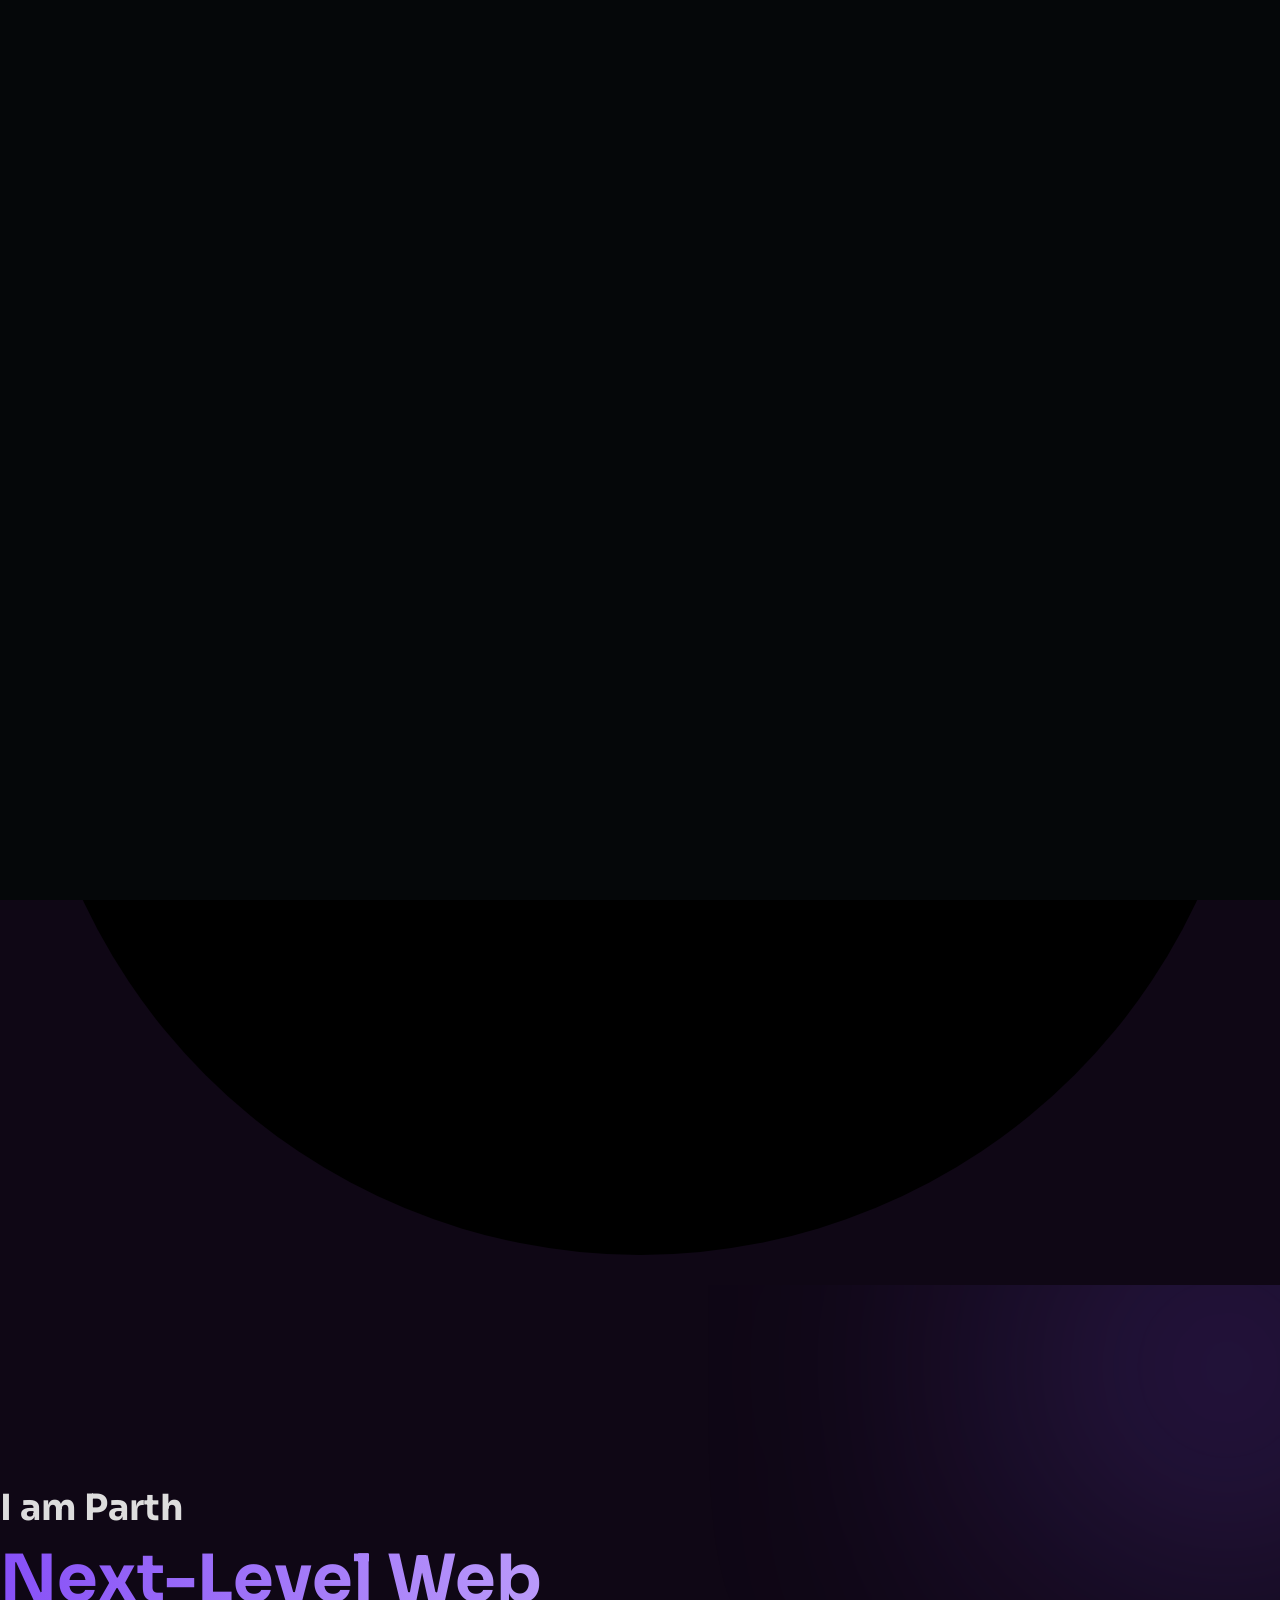
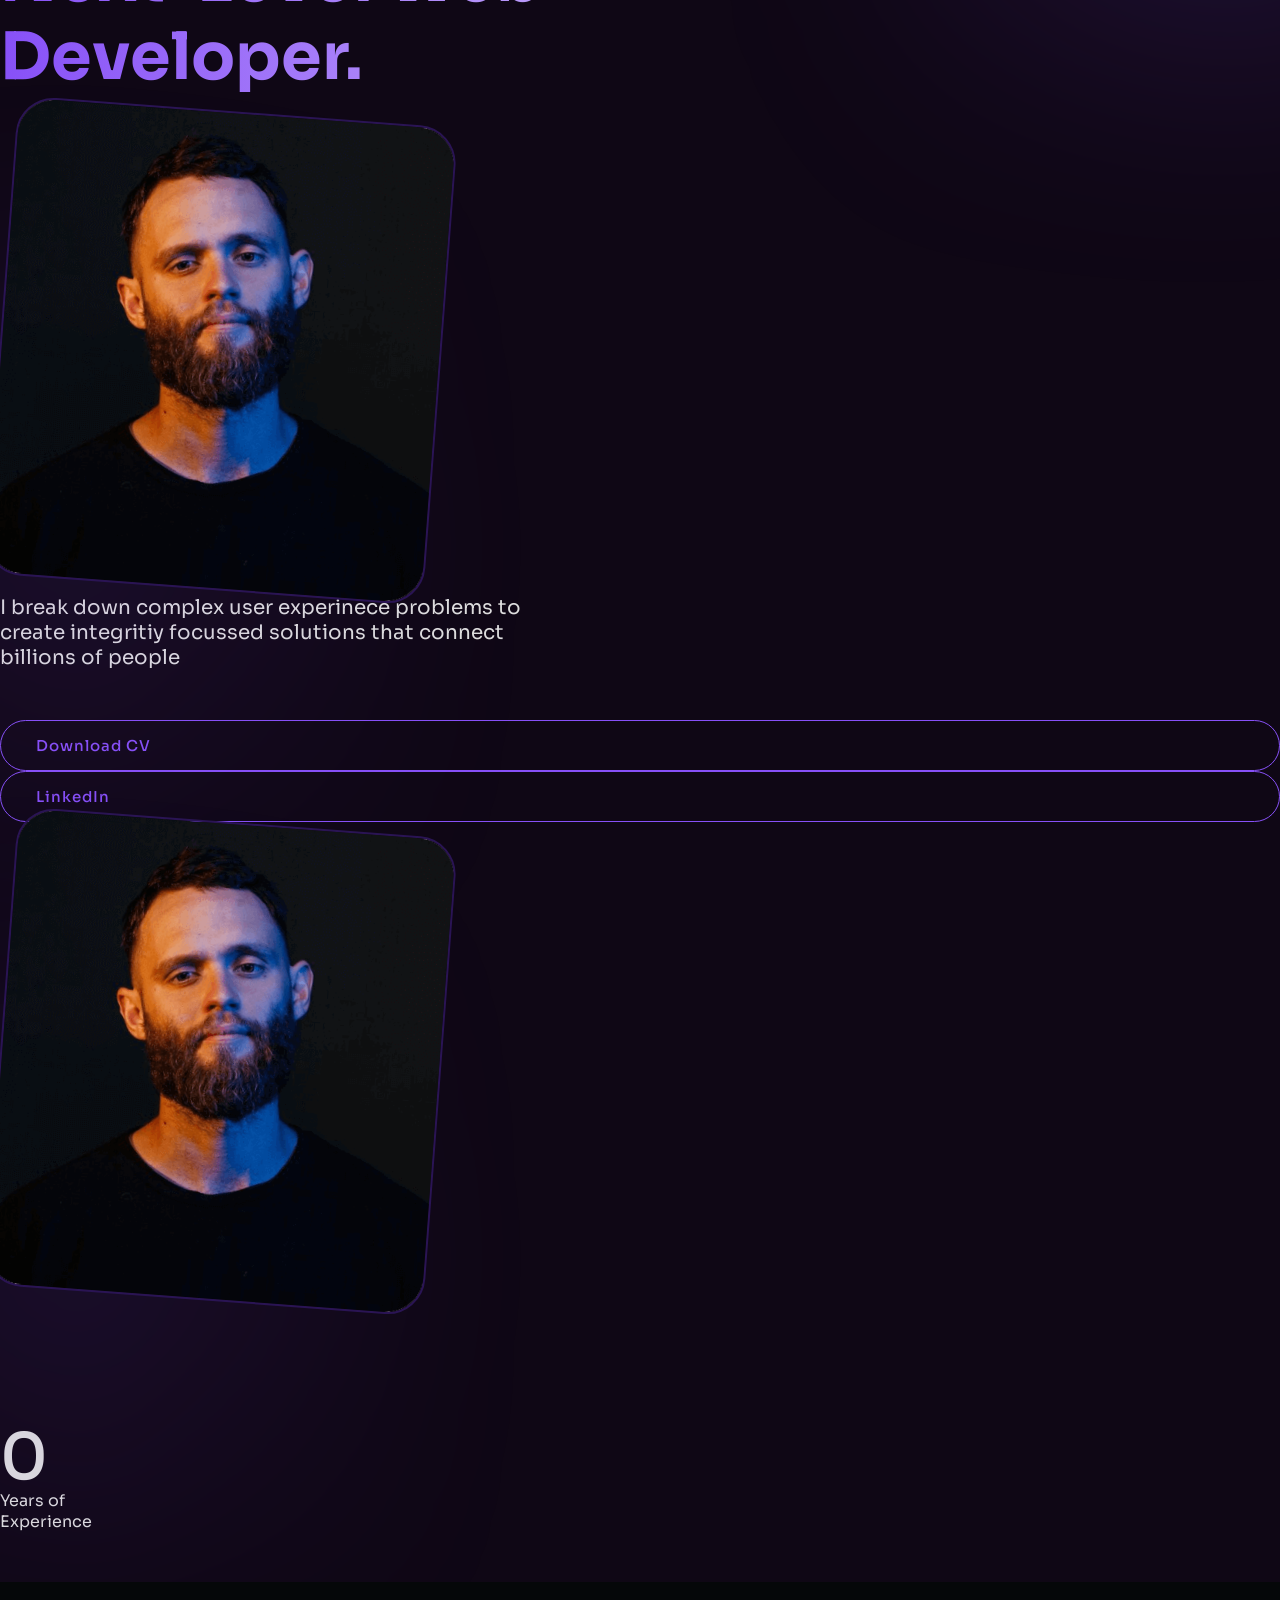
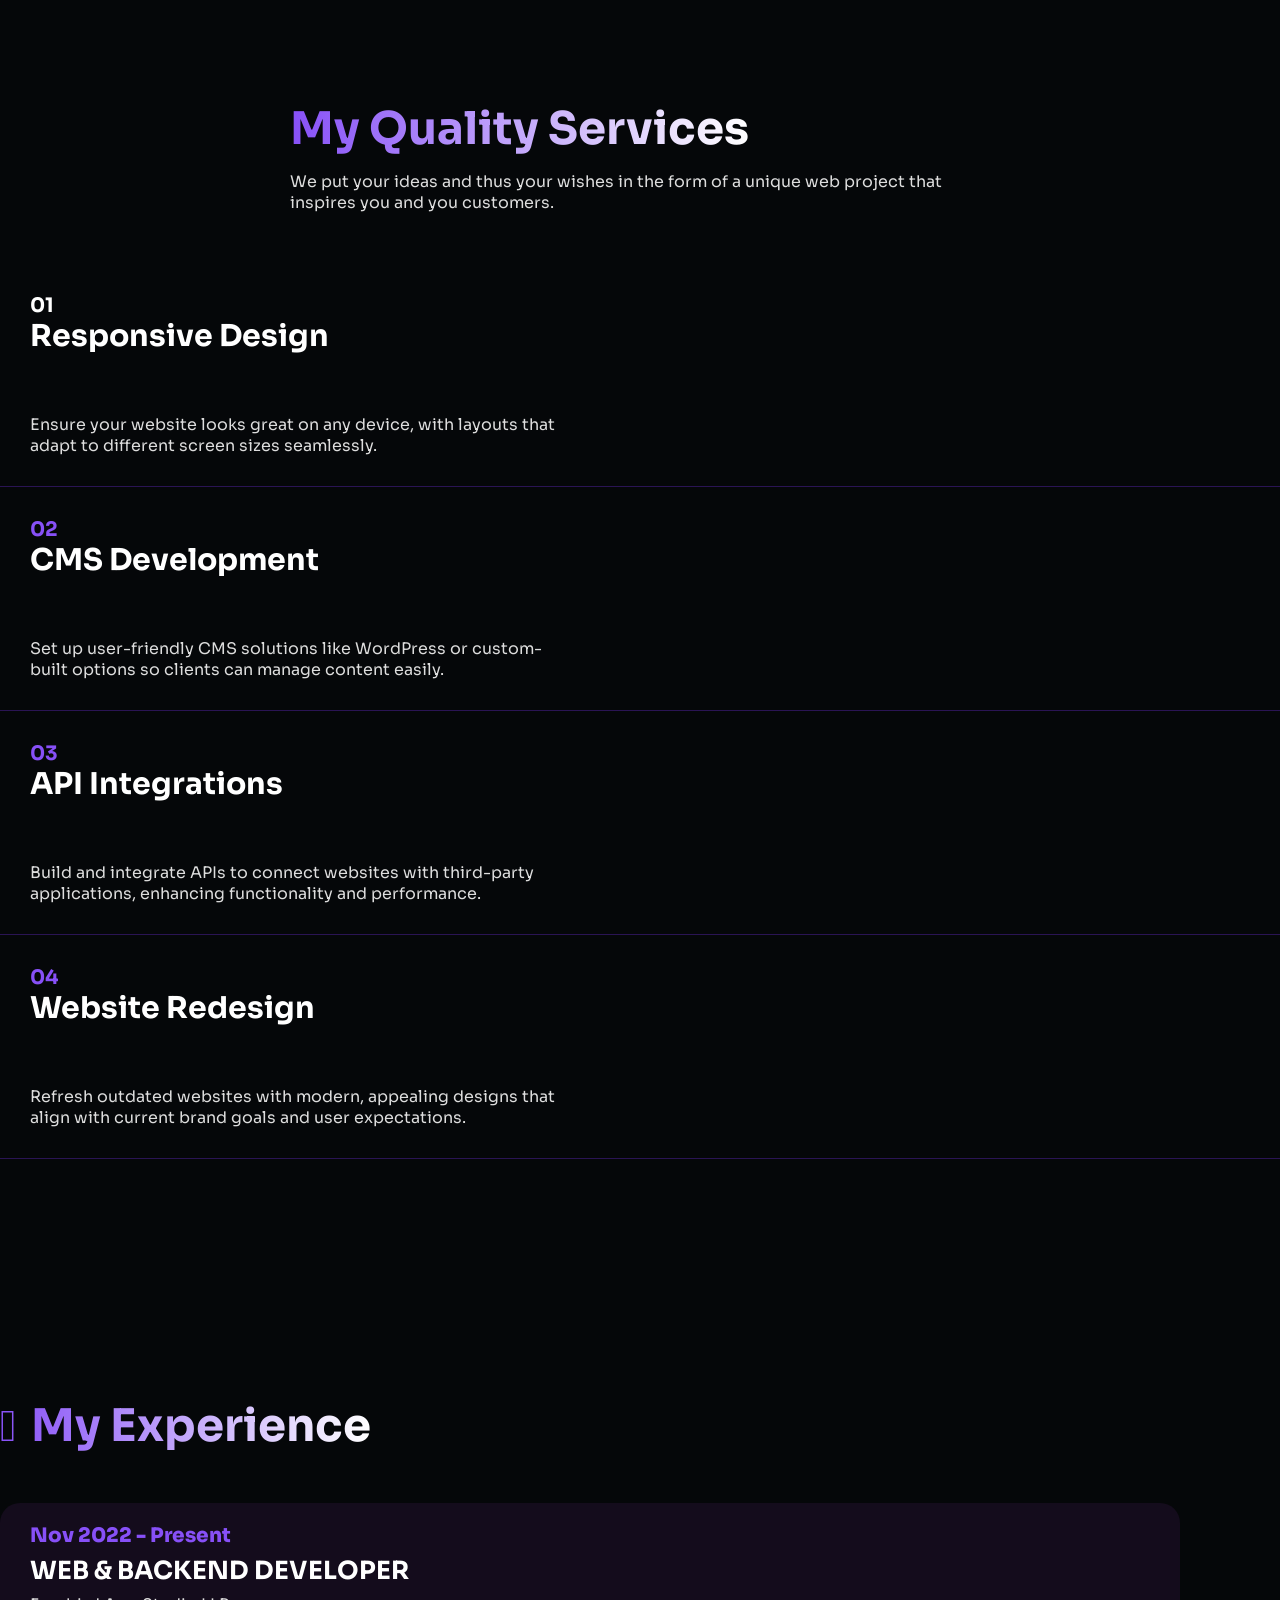
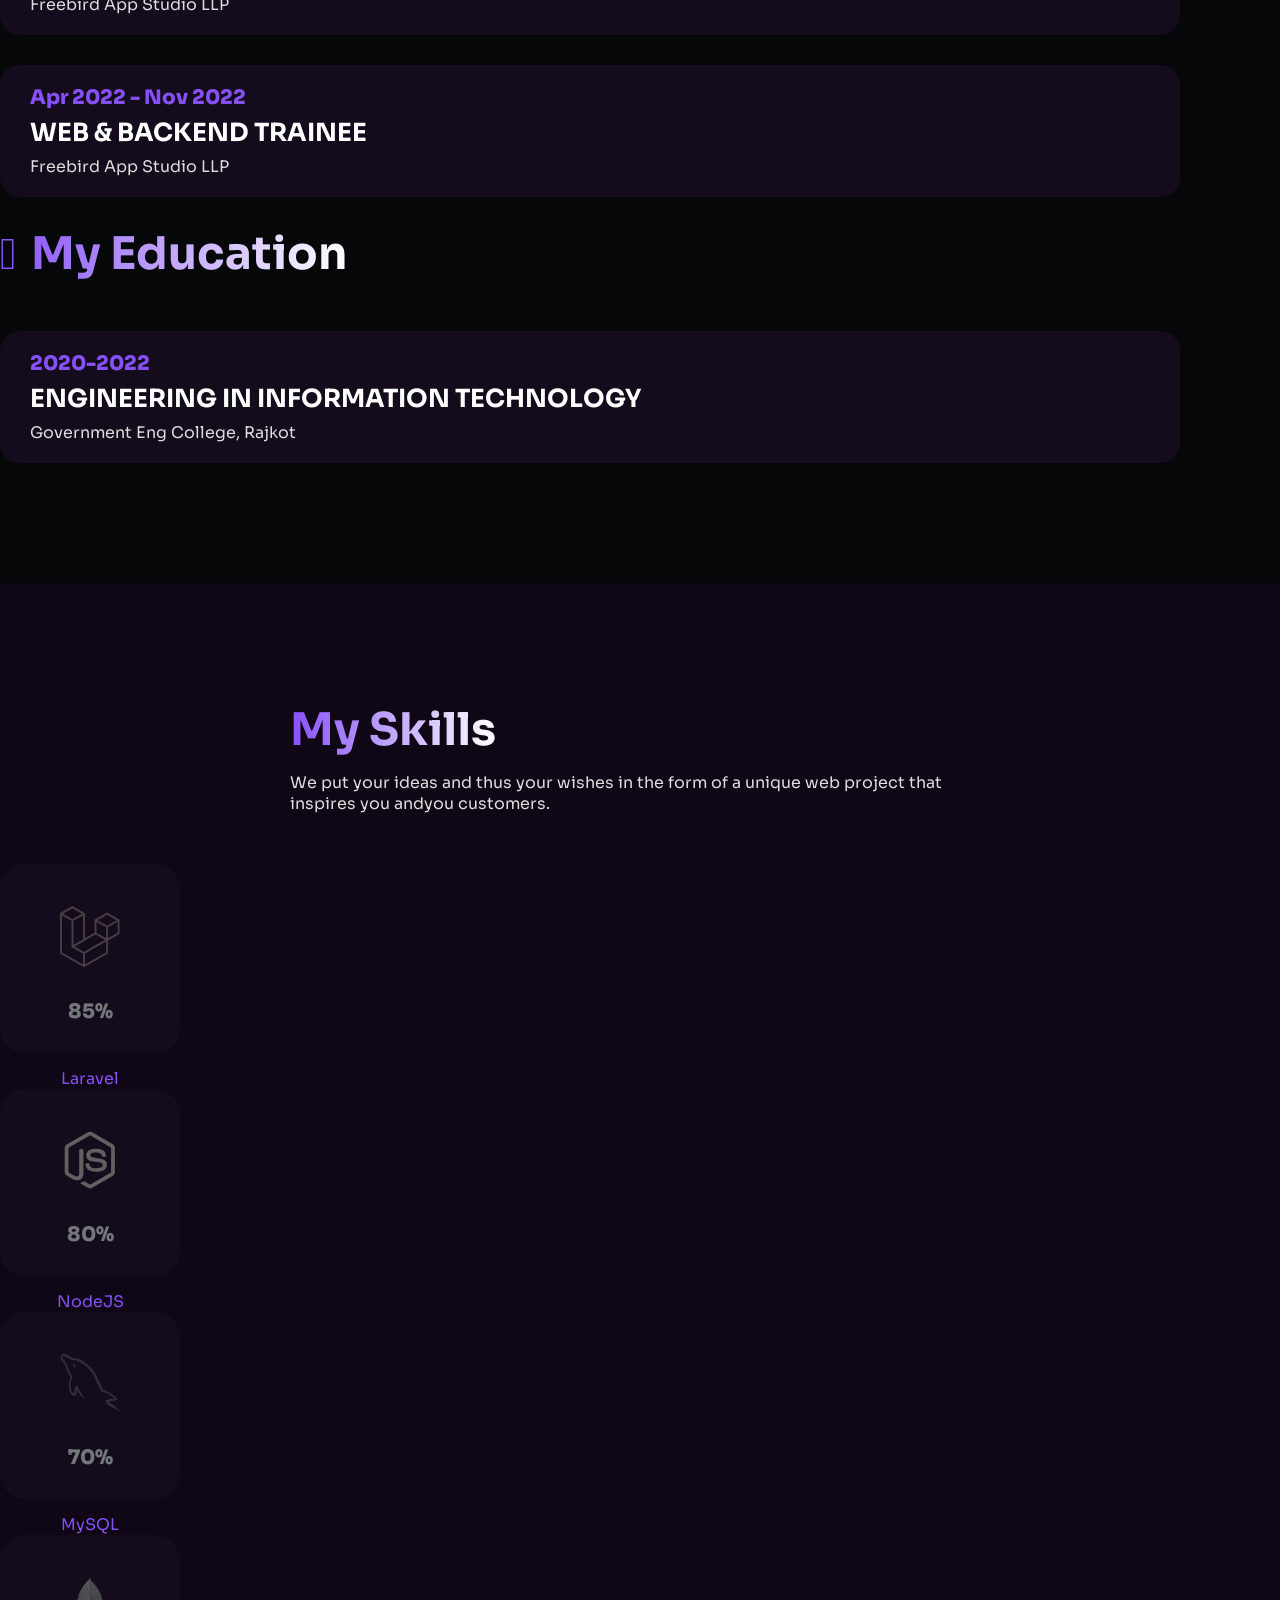
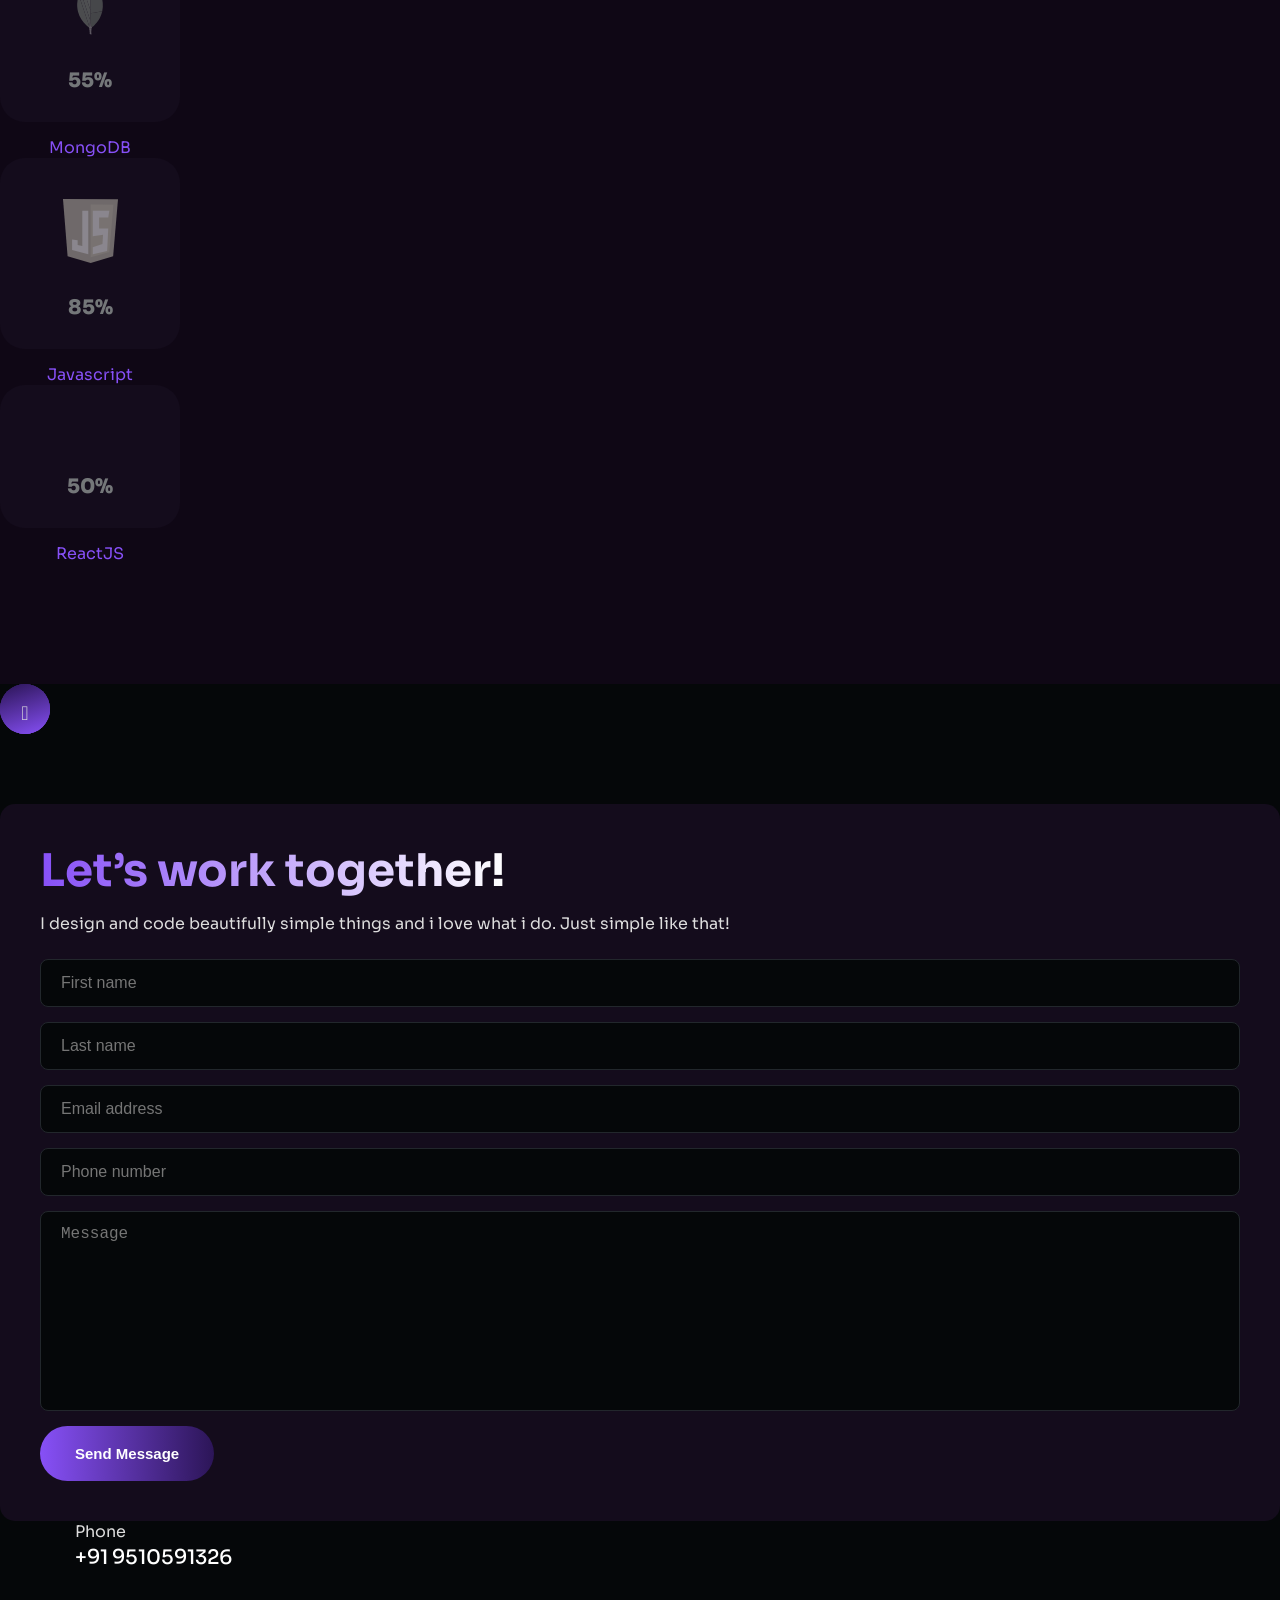
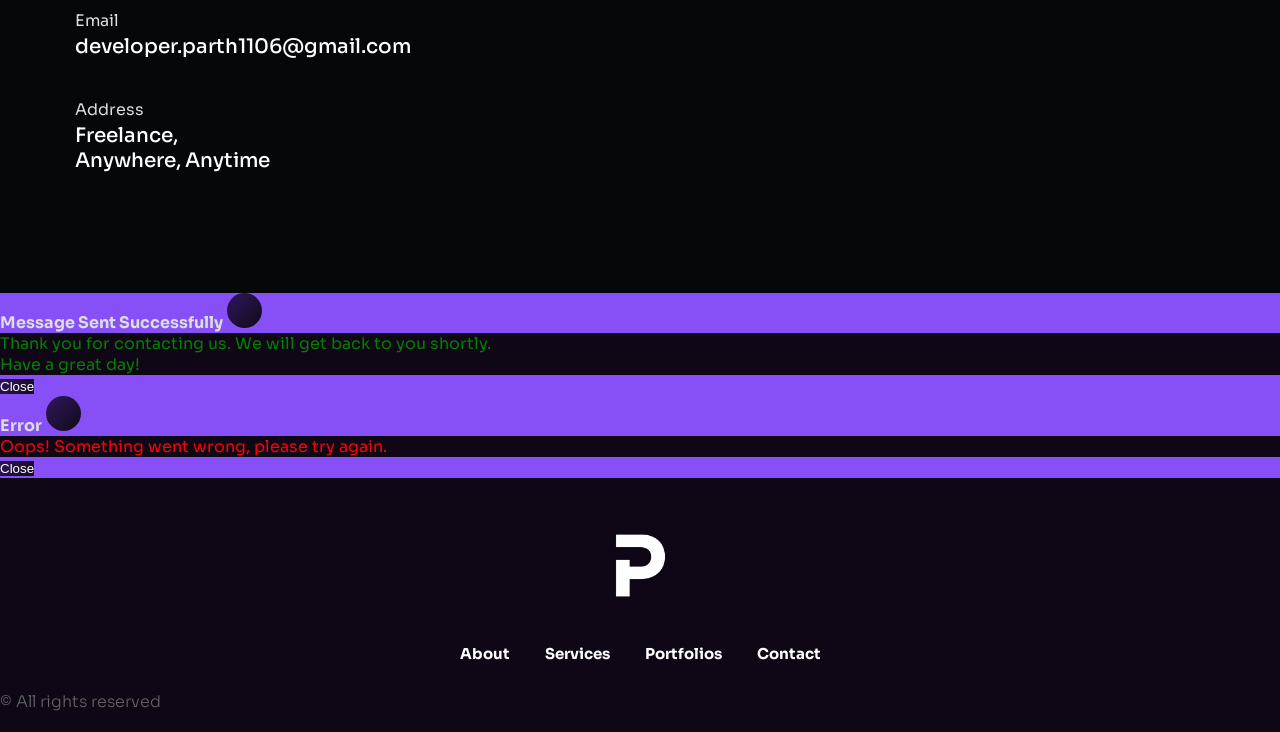
==== commit 4da75143: "update" ====
--- a/index.html
+++ b/index.html
@@ -10,8 +10,8 @@
         <title>Parth - Personal Portfolio</title>
 
         <!-- Place favicon.ico in the root directory -->
-        <link rel="apple-touch-icon" href="assets/assets/images/favicon.png">
-        <link rel="shortcut icon" type="image/png" href="assets/assets/images/favicon.png">
+        <link rel="apple-touch-icon" href="assets/images/favicon.png">
+        <link rel="shortcut icon" type="image/png" href="assets/images/favicon.png">
 
         <!-- CSS here -->
         <link rel="stylesheet" href="assets/css/animate.min.css">
@@ -188,7 +188,7 @@
                         </div>
                         <div class="col-md-6 d-none d-md-block">
                             <div class="hero-image-box text-center">
-                                <img src="assets/assets/images/me.png" alt="">
+                                <img src="assets/images/me.png" alt="">
                             </div>
                         </div>
                     </div>
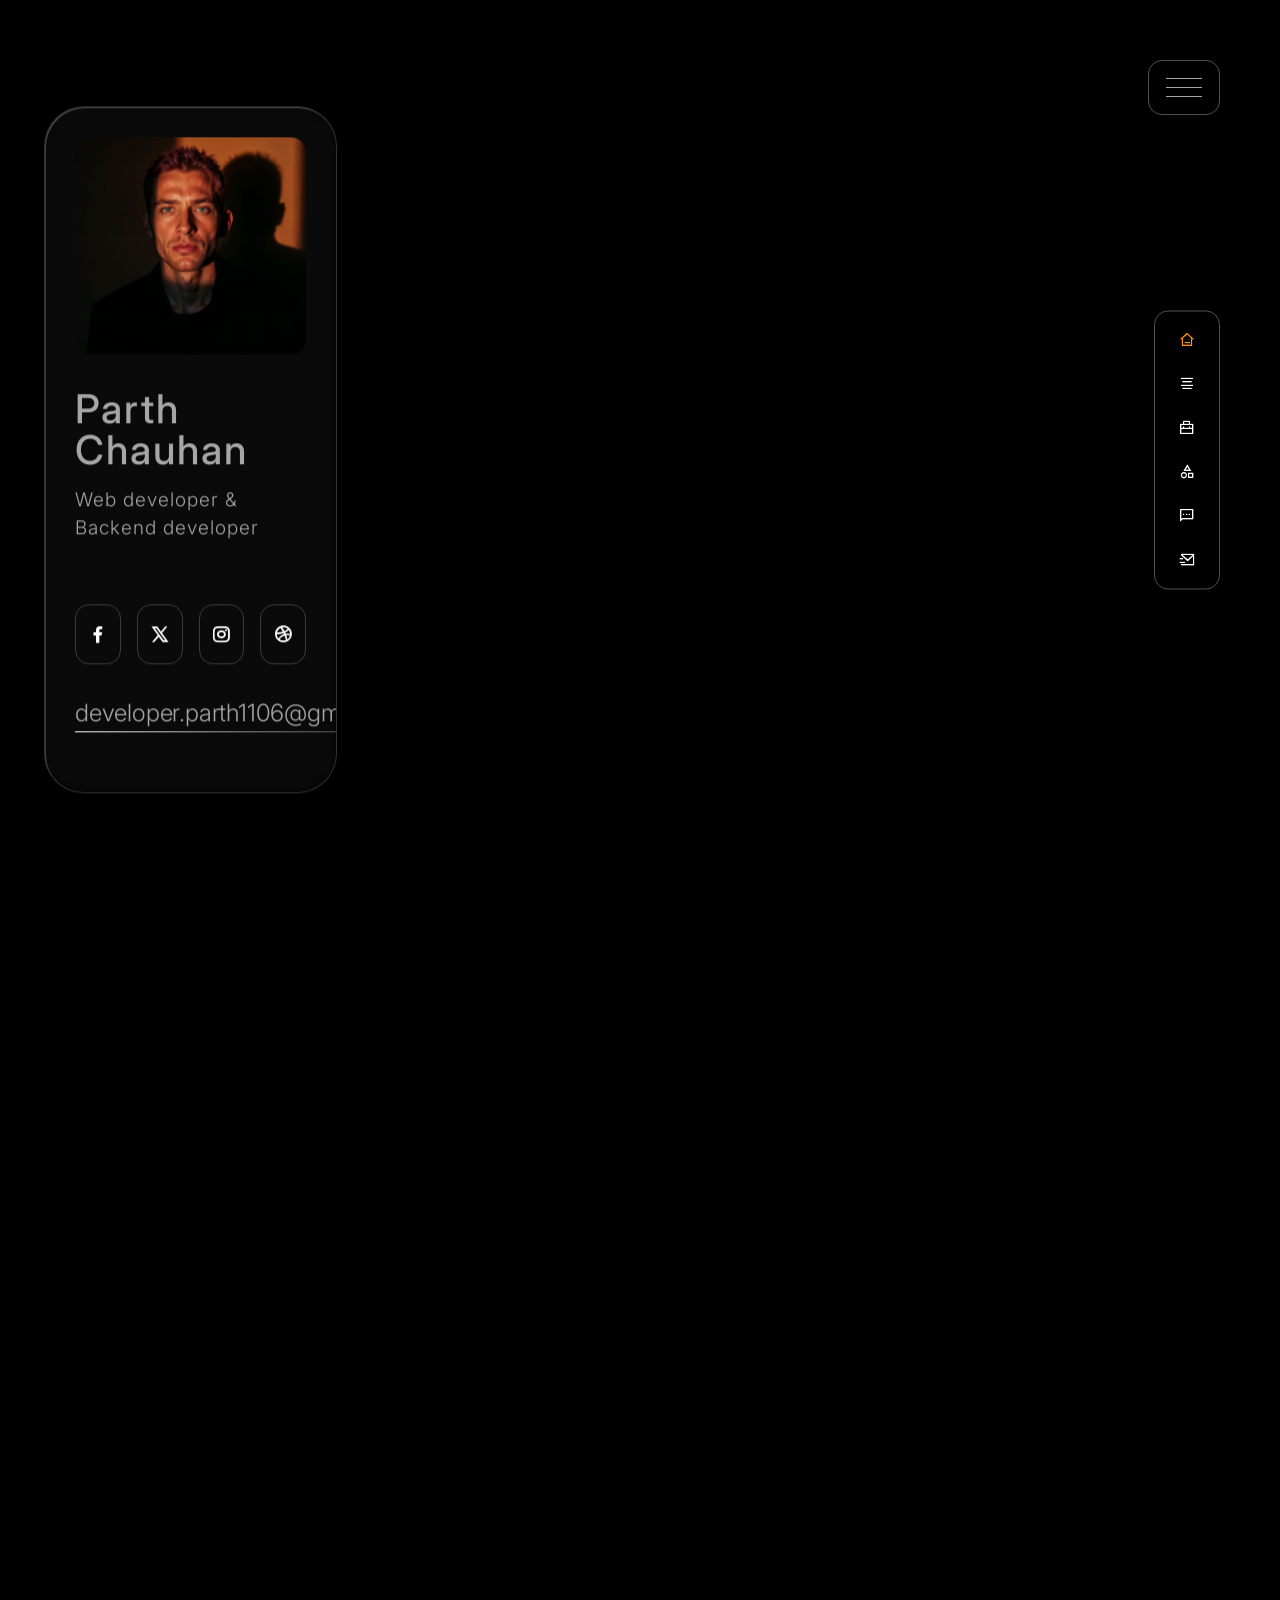
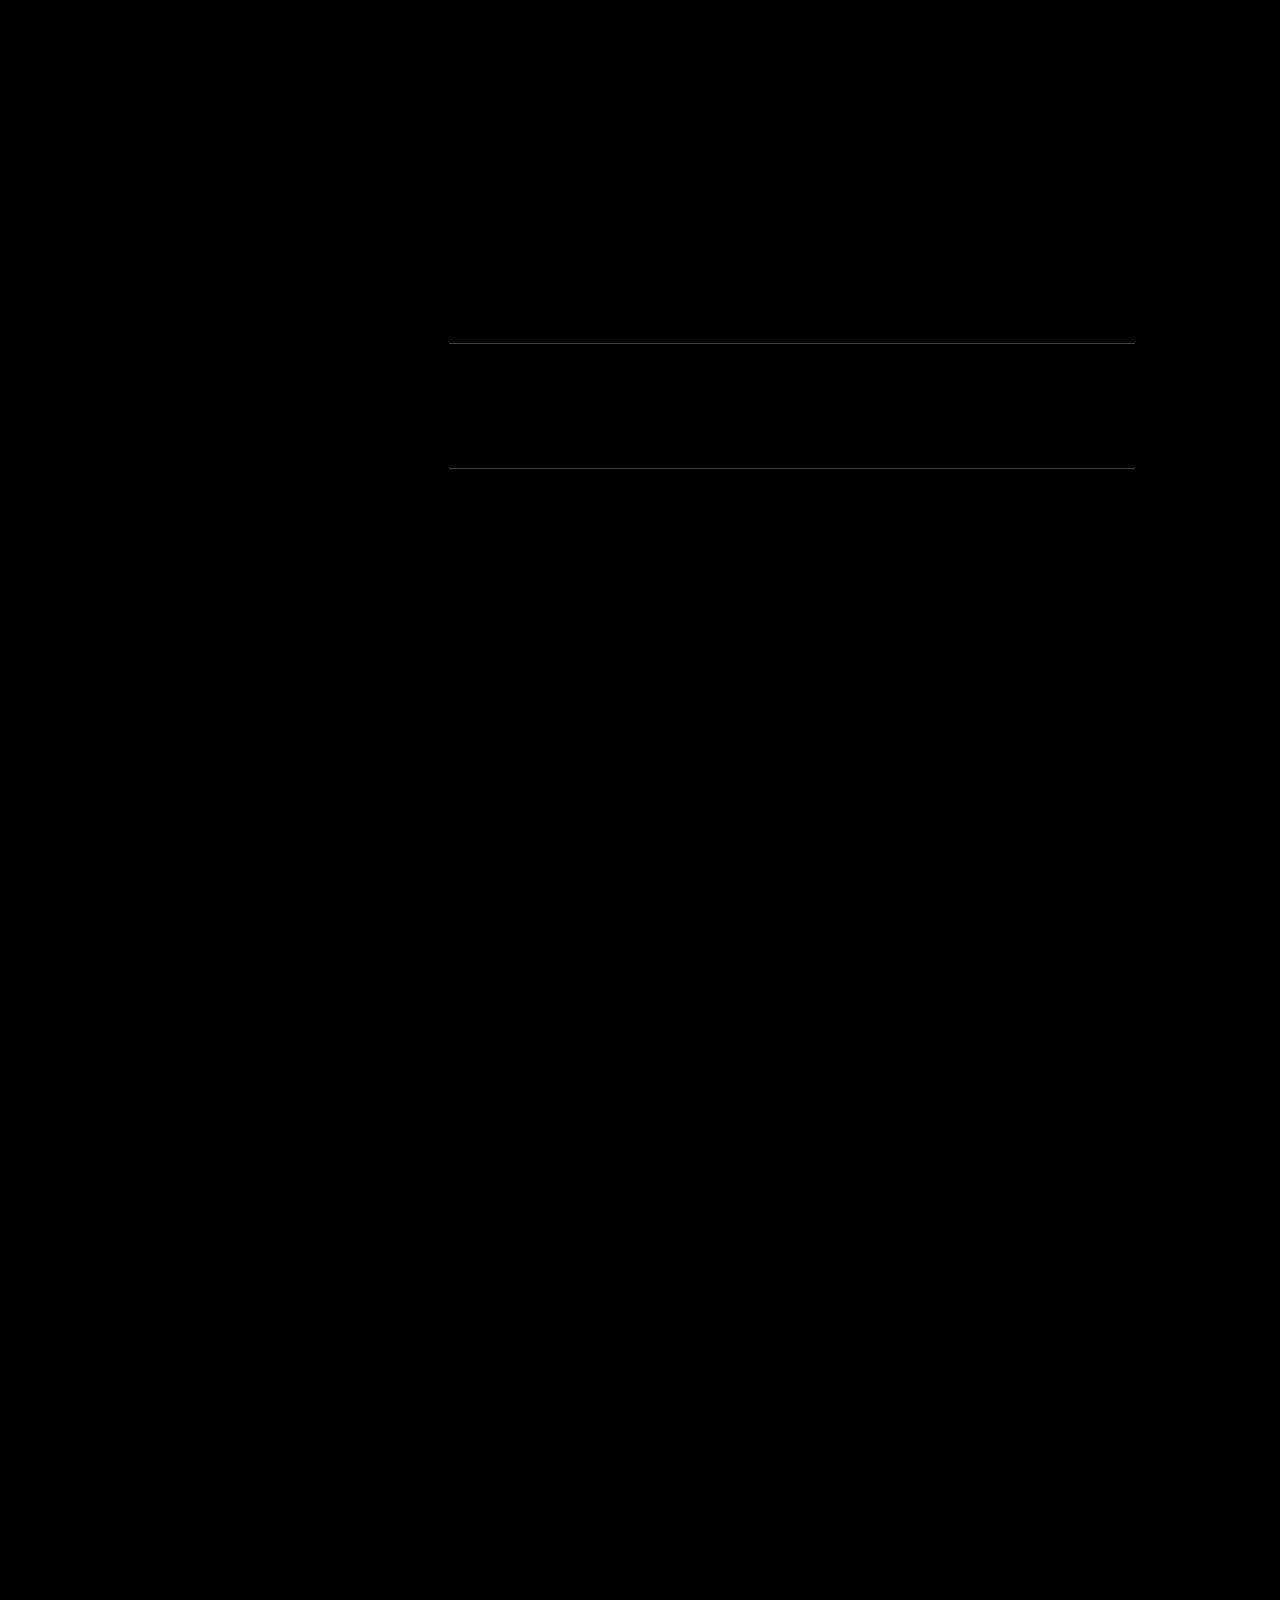
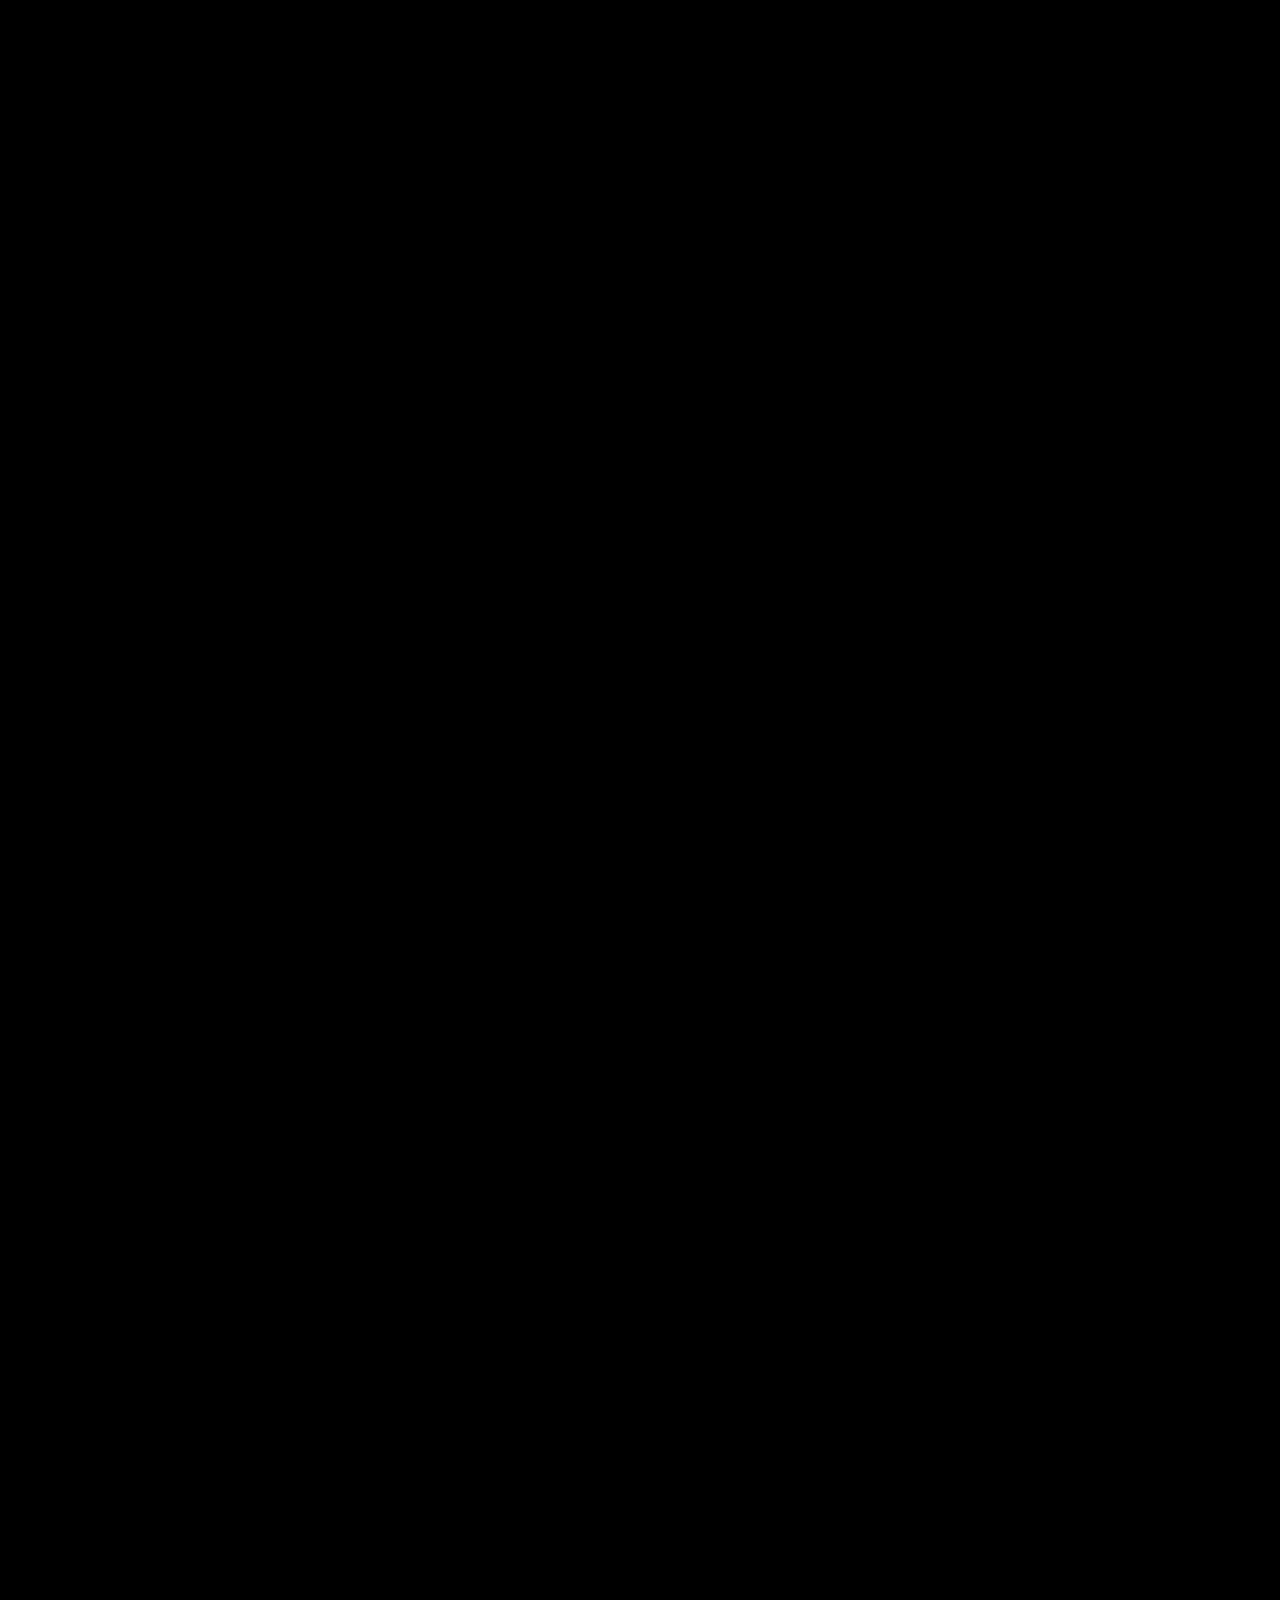
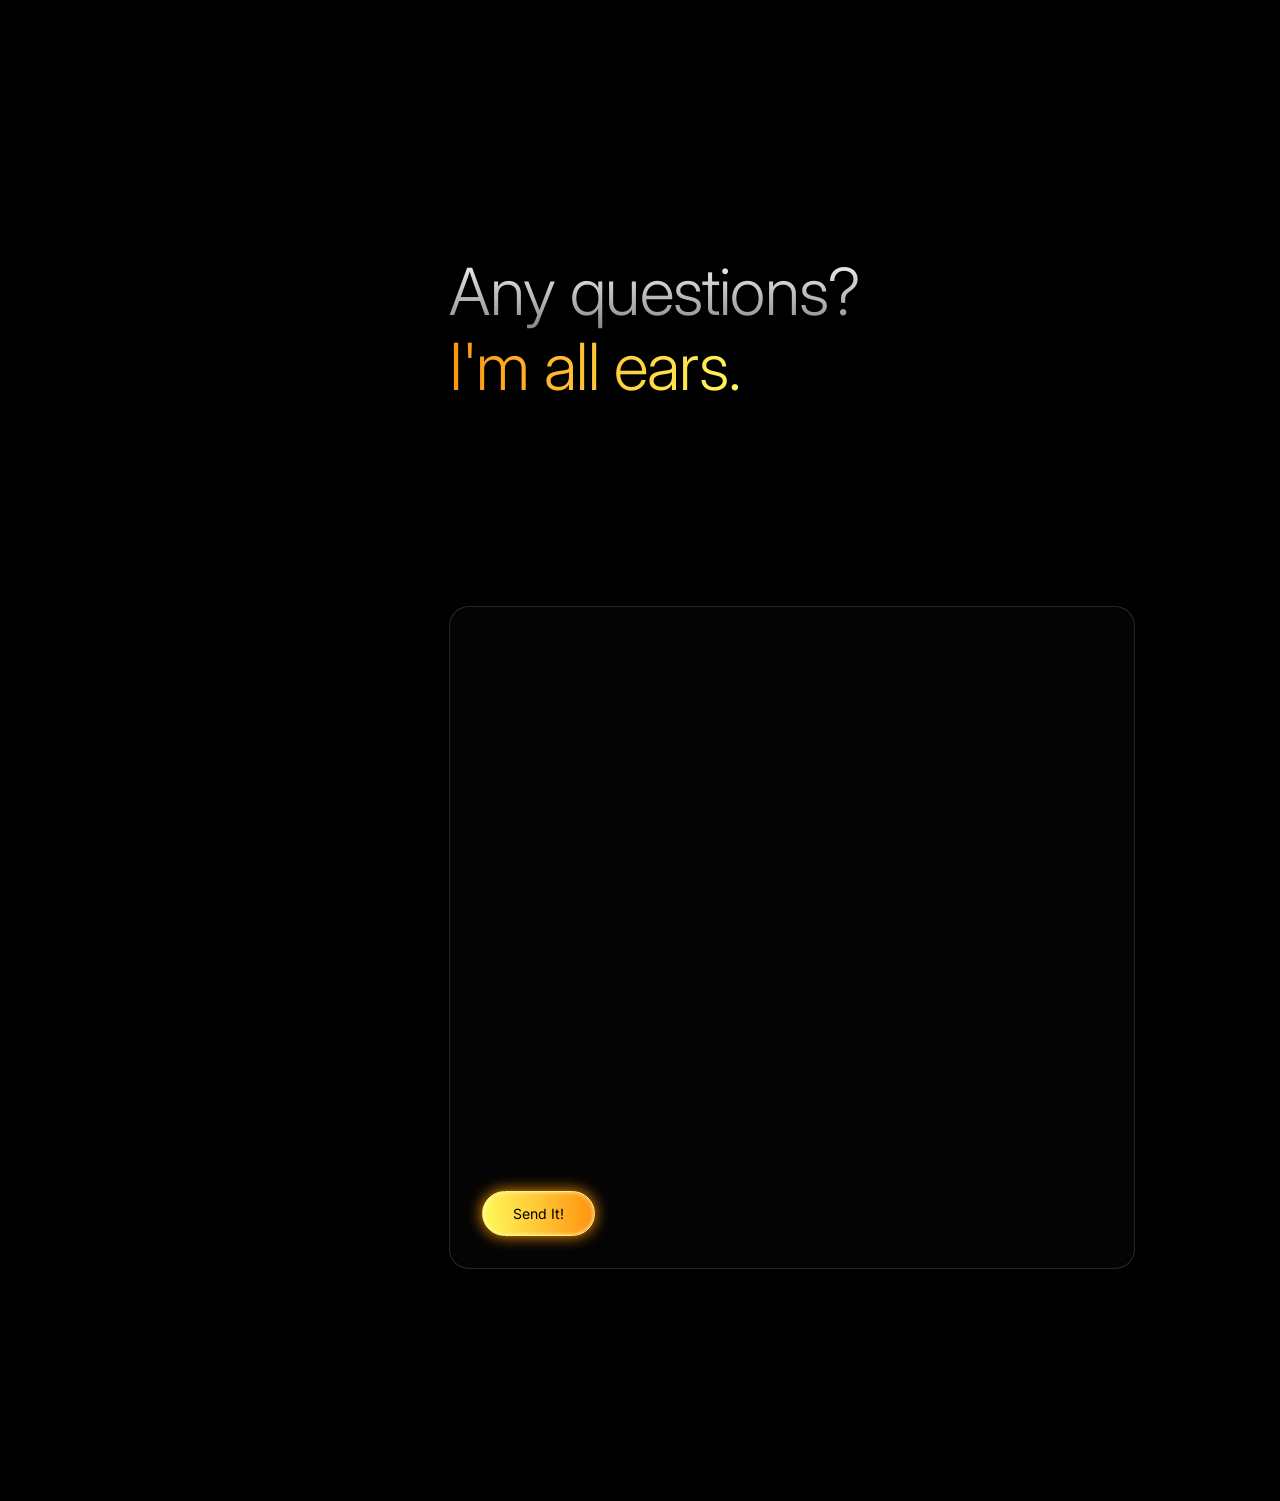
==== commit e47f653d: "change porfolio" ====
--- a/index.html
+++ b/index.html
@@ -1,578 +1,509 @@
 <!DOCTYPE html>
-<html class="no-js" lang="en">
+<html lang="en">
     <head>
-        <meta charset="utf-8">
-        <meta http-equiv="x-ua-compatible" content="ie=edge">
-        <meta name="viewport" content="width=device-width, initial-scale=1">
-        <meta name="description" content="">
-        
-        <!-- Site Title -->
-        <title>Parth - Personal Portfolio</title>
-
-        <!-- Place favicon.ico in the root directory -->
-        <link rel="apple-touch-icon" href="assets/images/favicon.png">
-        <link rel="shortcut icon" type="image/png" href="assets/images/favicon.png">
-
-        <!-- CSS here -->
-        <link rel="stylesheet" href="assets/css/animate.min.css">
+        <meta charset="UTF-8">
+        <meta name="viewport" content="width=device-width, initial-scale=1.0">
+        <title>Personal Portfolio</title>
+        <!-- Google Fonts -->
+        <link rel="preconnect" href="https://fonts.googleapis.com">
+        <link rel="preconnect" href="https://fonts.gstatic.com" crossorigin="">
+        <link href="https://fonts.googleapis.com/css2?family=Inter:ital,opsz,wght@0,14..32,100..900;1,14..32,100..900&display=swap" rel="stylesheet">
+        <!-- Bootstrap CSS -->
         <link rel="stylesheet" href="assets/css/bootstrap.min.css">
-        <link rel="stylesheet" href="assets/css/font-awesome-pro.min.css">
-        <link rel="stylesheet" href="assets/css/flaticon_gerold.css">
-        <link rel="stylesheet" href="assets/css/nice-select.css">
-        <link rel="stylesheet" href="assets/css/backToTop.css">
-        <link rel="stylesheet" href="assets/css/owl.carousel.min.css">
-        <link rel="stylesheet" href="assets/css/swiper.min.css">
-        <link rel="stylesheet" href="assets/css/odometer-theme-default.css">
-        <link rel="stylesheet" href="assets/css/magnific-popup.css">
+        <!-- Icon CSS -->
+        <link rel="stylesheet" href="assets/css/remixicon.css">
+        <!--  CSS files -->
+        <link rel="stylesheet" href="assets/css/swiper.css">
+        <link rel="stylesheet" href="assets/css/magnific.css">
+        <link rel="stylesheet" href="assets/css/citrus-shine.css">
         <link rel="stylesheet" href="assets/css/main.css">
-        <link rel="stylesheet" href="assets/css/light-mode.css">
-        <link rel="stylesheet" href="assets/css/meanmenu.css">
-        <link rel="stylesheet" href="assets/css/responsive.css">
     </head>
     <body>
-        <!-- preloader start -->
-        <div class="preloader">
-            <svg viewBox="0 0 1000 1000" preserveAspectRatio="none">
-                <path id="preloaderSvg" d="M0,1005S175,995,500,995s500,5,500,5V0H0Z"></path>
-            </svg>
-            <div class="preloader-heading">
-                <div class="load-text">
-                    <span>L</span>
-                    <span>o</span>
-                    <span>a</span>
-                    <span>d</span>
-                    <span>i</span>
-                    <span>n</span>
-                    <span>g</span>
+        <!-- <div class="preloader">
+            <div class="percent-display"></div>
+            <div class="loading">Loading...</div>
+        </div> -->
+        <main>
+            <div class="wrapper row">
+                <div class="hamburger">
+                    <span></span>
+                    <span></span>
+                    <span></span>
                 </div>
-            </div>
-        </div>
-        <!-- preloader end -->
-
-        <!-- back to top -->
-        <div class="progress-wrap" id="scrollUp">
-            <svg class="progress-circle svg-content" width="100%" height="100%" viewBox="-1 -1 102 102">
-                <path d="M50,1 a49,49 0 0,1 0,98 a49,49 0 0,1 0,-98"></path>
-            </svg>
-        </div>
-        <!-- back to top -->
-
-        <!-- HEADER START -->
-        <header class="tj-header-area header-absolute">
-            <div class="container">
-                <div class="row">
-                    <div class="col-12 d-flex flex-wrap align-items-center">
-                        <div class="logo-box">
-                            <a href="index.html">
-                                <img src="assets/images/logo.png" alt="">
-                            </a>
-                        </div>
-                        <div class="header-info-list d-none d-md-inline-block">
-                            <ul class="ul-reset">
-                                <li><a href="mailto:developer.parth1106@gmail.com">developer.parth1106@gmail.com</a></li>
-                            </ul>
-                        </div>
-                        <div class="header-menu" id="headerMenu">
-                            <nav>
-                                <ul>
-                                    <li><a href="index.html">Home</a></li>
-                                    <li><a href="pages/about.html">About</a></li>
-                                    <li><a href="pages/services.html">Services</a></li>
-                                    <li><a href="pages/portfolio.html">Portfolios</a></li>
-                                    <!-- <li class="has-dropdown">
-                                        <a href="blog.html">Blog</a>
-                                        <ul class="sub-menu">
-                                            <li><a href="blog.html">Blog</a></li>
-                                            <li><a href="blog-details.html">Blog Details</a></li>
-                                        </ul>
-                                    </li> -->
-                                    <li><a href="pages/contact.html">Contact</a></li>
-                                </ul>
-                            </nav>
-                        </div>
-                        <div class="mobile-menu d-lg-none"></div>
-                        <div class="header-button">
-                            <!-- <a href="#" class="btn tj-btn-primary">Hire me!</a> -->
-                        </div>
-                        <div class="menu-bar d-lg-none">
-                            <button>
-                            <span></span>
-                            <span></span>
-                            <span></span>
-                            <span></span>
-                            </button>
-                        </div>
+                <div class="icon-bar">
+                    <a href="#home"><span>home</span><i class="ri-home-3-line"></i></a>
+                    <a href="#resume"><span>resume</span><i class="ri-align-center"></i></a>
+                    <a href="#services"><span>services</span> <i class="ri-briefcase-2-line"></i></a>
+                    <a href="#skills"><span>skills</span> <i class="ri-shapes-line"></i></a>
+                    <!-- <a href="#portfolio"><span>projects</span> <i class="ri-macbook-line"></i></a> -->
+                    <a href="#comments"><span>testimonials</span><i class="ri-message-2-line"></i></a>
+                    <a href="#contact"><span>contact</span> <i class="ri-mail-send-line"></i></a>
+                </div>
+                <div class="profile-box-wrap col-12 offset-md-1 col-md-10 offset-lg-0 col-lg-3">
+                    <div class="profile-box glass-effect">
+                        <div class="profile-box-inner">
+                            <div class="profile-image">
+                                <img src="assets/images/profile.jpg" alt="profile">
+                            </div>
+                            <div class="profile-info">
+                                <h5 class="mt-1" style="letter-spacing: 2px; font-weight: 500; font-size: 40px;">Parth Chauhan</h5>
+                                <p class="body-three mt-16">Web developer &<br>Backend developer</p>
+                            </div>
+                            <div class="social-links mt-32">
+                                <a href="#"><i class="ri-facebook-fill"></i></a>
+                                <a href="#"><i class="ri-twitter-x-line"></i></a>
+                                <a href="#"><i class="ri-instagram-line"></i></a>
+                                <a href="#"><i class="ri-dribbble-line"></i></a>
+                            </div>
+                            <div class="email-info mt-20">
+                                <a href="mailto:developer.parth1106@gmail.com">
+                                    <h6>developer.parth1106@gmail.com</h6>
+                                </a>
+                            </div>
+                        </div>
+                    </div>
+                </div>
+                <div class="content-side  col-12 offset-md-1 col-md-10 offset-lg-4 col-lg-7">
+                    <section class="hero-section" id="home">
+                        <div class="eyebrow-badge fade-up-anime">
+                            <span>HELLO</span>
+                        </div>
+                        <h1 class="text-anime"><span>Powering Business Growth</span> <br><span>Through Scalable</span><br><span class="color">Web Solutions</span> </h1>
+                        <h4 class="text-anime color"><span class="color">3.5+ Years of Experience</span></h4>
+                        <p class="mt-32 text-anime">
+                            Turning complex problems into clean, scalable solutions.
+                            <br>
+                            Building backend systems and web applications that perform, scale, and last.
+                        </p>
+                        <!-- <p class="mt-32 text-anime">
+                            I specialize in designing and building scalable backend systems and robust web applications by breaking down complex problems into efficient, maintainable solutions. With a strong focus on performance, data integrity, and clean architecture, I develop systems that are reliable, secure, and built to handle real-world scale.
+                        </p> -->
+                        <!-- <p class="mt-32 text-anime">
+                            As a backend and web developer, I work across APIs, databases, and server-side logic to ensure seamless communication between systems and smooth user experiences on the front end. I prioritize writing clean, well-structured code and creating solutions that are not only functional but also easy to scale and maintain.
+                        </p> -->
+                        <!-- <p class="mt-32 text-anime">
+                            My goal is to build technology that powers meaningful user experiences—systems that operate efficiently behind the scenes while supporting applications that can connect and serve millions of users.
+                        </p> -->
+                        <div class="buttons-holder fade-up-anime mt-64">
+                            <a class="visiblo-btn-color" href="#"><span>3.5+ Years of Experience</span></a>
+                            <a class="visiblo-btn-arrow" href="https://www.linkedin.com/in/parth-chauhan-56915a211" target="_blank"><span>LinkedIn</span></a>
+                            <a class="visiblo-btn-arrow" href="https://drive.google.com/file/d/1unZyE3h0KnocmmgkIBV7WCaTlsE_j05u/view?usp=drive_link" target="_blank"><span>Download Cv</span></a>
+                        </div>
+                    </section>
+                    <!-- About Section -->
+                    <section class="about-section" id="about">
+                        <!-- About Badge -->
+                        <div class="eyebrow-badge fade-up-anime">
+                            <span>ABOUT</span>
+                        </div>
+                        <!-- Main Title -->
+                        <div class="about-title">
+                            <h2 class="about-title-secondary text-anime"><span>My Journey & </span> <span class="color">Vision</span></h2>
+                        </div>
+                        <!-- About Content -->
+                        <div class="about-content mt-32">
+                            <p class="about-paragraph text-anime">Hi, I’m a Backend and Web Developer passionate about building efficient, scalable, and reliable digital solutions. With a strong interest in how systems work behind the scenes, I focus on turning complex ideas into structured, high-performing applications.</p>
+                            <br>
+                            <p class="about-paragraph text-anime">
+                                Over time, I’ve worked on a variety of projects, developing APIs, handling databases, and creating full-stack solutions that power seamless user experiences. Whether it’s optimizing performance, designing clean architecture, or solving challenging problems, I believe in writing quality code and continuously evolving with modern technologies.
+                            </p>
+                        </div>
+                    </section>
+                    <!-- Resume Section -->
+                    <section class="resume-section" id="resume">
+                        <!-- Resume Badge -->
+                        <div class="eyebrow-badge fade-up-anime">
+                            <span>RESUME</span>
+                        </div>
+                        <!-- Main Title -->
+                        <div class="main-title">
+                            <h2 class="title-primary text-anime"><span>Creative Thinker</span> <br> <span class="color">Problem Solver, System Builder</span></h2>
+                        </div>
+                        <!-- Work Experience Section -->
+                        <div class="work-experience mt-32">
+                            <div class="experience-item fade-up-anime row">
+                                <div class="job-title col-md-4">Freelance Work</div>
+                                <div class="company-name col-md-4">#</div>
+                                <div class="work-dates col-md-4">April 2025 – Present</div>
+                            </div>
+                            <div class="experience-divider"></div>
+                            <div class="experience-item fade-up-anime row">
+                                <div class="job-title col-md-4">Web & Backend Developer</div>
+                                <div class="company-name col-md-4">Freebird App Studio LLP</div>
+                                <div class="work-dates col-md-4">November 2022 – Present</div>
+                            </div>
+                            <div class="experience-divider"></div>
+                            <div class="experience-item fade-up-anime row">
+                                <div class="job-title col-md-4">Trainee</div>
+                                <div class="company-name col-md-4">Freebird App Studio LLP</div>
+                                <div class="work-dates col-md-4">April 2022 – October 2022</div>
+                            </div>
+                        </div>
+                    </section>
+                    <!-- Services Section -->
+                    <section class="services-section" id="services">
+                        <!-- Services Badge -->
+                        <div class="eyebrow-badge fade-up-anime">
+                            <span>SERVICES</span>
+                        </div>
+                        <!-- Main Title -->
+                        <div class="services-title">
+                            <h2 class="services-title-primary text-anime"><span>Building Solutions That</span><br><span class="color">Scale With Your Business</span></h2>
+                        </div>
+                        <!-- Services Accordion -->
+                        <div class="services-accordion mt-32">
+                            <div class="accordion-item fade-up-anime">
+                                <div class="accordion-header">
+                                    <span class="service-name">Backend Development</span>
+                                    <span class="accordion-arrow"><i class="ri-arrow-right-down-line"></i></span>
+                                </div>
+                                <div class="accordion-content">
+                                    <p>Develop secure and scalable server-side applications using modern frameworks like Laravel. Focus on clean architecture, efficient data processing, and reliable system performance to support robust web applications.</p>
+                                </div>
+                            </div>
+                            <div class="accordion-divider"></div>
+                            <div class="accordion-item fade-up-anime">
+                                <div class="accordion-header">
+                                    <span class="service-name">API Development & Integration</span>
+                                    <span class="accordion-arrow"><i class="ri-arrow-right-down-line"></i></span>
+                                </div>
+                                <div class="accordion-content">
+                                    <p>Design and develop RESTful APIs that enable seamless communication between web applications, mobile apps, and third-party services. Ensure secure authentication and efficient data exchange.</p>
+                                </div>
+                            </div>
+                            <div class="accordion-divider"></div>
+                            <div class="accordion-item fade-up-anime">
+                                <div class="accordion-header">
+                                    <span class="service-name">Web Application Development</span>
+                                    <span class="accordion-arrow"><i class="ri-arrow-right-down-line"></i></span>
+                                </div>
+                                <div class="accordion-content">
+                                    <p>Build dynamic, responsive, and user-friendly web applications tailored to business needs. Implement modern development practices to deliver fast, secure, and scalable solutions.</p>
+                                </div>
+                            </div>
+                            <div class="accordion-divider"></div>
+                            <div class="accordion-item fade-up-anime">
+                                <div class="accordion-header">
+                                    <span class="service-name">Database Design & Optimization</span>
+                                    <span class="accordion-arrow"><i class="ri-arrow-right-down-line"></i></span>
+                                </div>
+                                <div class="accordion-content">
+                                    <p>Design efficient database structures that ensure data integrity and smooth data management. Optimize queries and indexing to improve application speed and performance.</p>
+                                </div>
+                            </div>
+                            <div class="accordion-divider"></div>
+                            <div class="accordion-item fade-up-anime">
+                                <div class="accordion-header">
+                                    <span class="service-name">Bug Fixing & Performance Optimization</span>
+                                    <span class="accordion-arrow"><i class="ri-arrow-right-down-line"></i></span>
+                                </div>
+                                <div class="accordion-content">
+                                    <p>Identify and resolve issues in existing applications to improve stability and functionality. Optimize code and system performance to deliver faster and smoother user experiences.</p>
+                                </div>
+                            </div>
+                            <div class="accordion-divider"></div>
+                            <div class="accordion-item fade-up-anime">
+                                <div class="accordion-header">
+                                    <span class="service-name">Server Setup & Deployment</span>
+                                    <span class="accordion-arrow"><i class="ri-arrow-right-down-line"></i></span>
+                                </div>
+                                <div class="accordion-content">
+                                    <p>Configure and deploy web applications on VPS or cloud servers with proper environment setup and security practices. Ensure smooth deployment and stable hosting environments.</p>
+                                </div>
+                            </div>
+                            <div class="accordion-divider"></div>
+                            <div class="accordion-item fade-up-anime">
+                                <div class="accordion-header">
+                                    <span class="service-name">Custom Backend Solutions</span>
+                                    <span class="accordion-arrow"><i class="ri-arrow-right-down-line"></i></span>
+                                </div>
+                                <div class="accordion-content">
+                                    <p>Develop customized backend systems based on specific project requirements. Build scalable architectures that can support complex business logic and growing user bases.</p>
+                                </div>
+                            </div>
+                            <div class="accordion-divider"></div>
+                            <div class="accordion-item fade-up-anime">
+                                <div class="accordion-header">
+                                    <span class="service-name">Secure Application Development</span>
+                                    <span class="accordion-arrow"><i class="ri-arrow-right-down-line"></i></span>
+                                </div>
+                                <div class="accordion-content">
+                                    <p>Implement security best practices including authentication, authorization, and data protection. Ensure applications are protected against common vulnerabilities and threats.</p>
+                                </div>
+                            </div>
+                        </div>
+                    </section>
+                    <!-- Skills Section -->
+                    <section class="skills-section" id="skills">
+                        <!-- Skills Badge -->
+                        <div class="eyebrow-badge fade-up-anime">
+                            <span>SKILLS</span>
+                        </div>
+                        <!-- Main Title -->
+                        <div class="skills-title text-anime">
+                            <h2 class="skills-title-main"><span>My </span> <span class="color">Superpowers</span></h2>
+                        </div>
+                        <!-- Skills Grid -->
+                        <div class="skills-grid mt-64 row">
+                            <!-- First Row -->
+                            <div class="skill-card-wrapper col-md-4 col-6 col-lg-3 fade-up-anime">
+                                <div class="skill-card">
+                                    <div class="skill-icon">
+                                        <!-- Laravel SVG will be placed here -->
+                                        <img src="assets/images/skills/laravel.svg" alt="Laravel">
+                                    </div>
+                                    <span class="skill-percentage">90%</span>
+                                </div>
+                                <span class="skill-name">Laravel</span>
+                            </div>
+                            <div class="skill-card-wrapper col-md-4 col-6 col-lg-3 fade-up-anime">
+                                <div class="skill-card">
+                                    <div class="skill-icon">
+                                        <!-- Laravel SVG will be placed here -->
+                                        <img src="assets/images/skills/nodejs.svg" alt="Node.js">
+                                    </div>
+                                    <span class="skill-percentage">75%</span>
+                                </div>
+                                <span class="skill-name">Node.js</span>
+                            </div>
+                            <div class="skill-card-wrapper col-md-4 col-6 col-lg-3 fade-up-anime">
+                                <div class="skill-card">
+                                    <div class="skill-icon">
+                                        <!-- Laravel SVG will be placed here -->
+                                        <img src="assets/images/skills/mysql.svg" alt="MySQL">
+                                    </div>
+                                    <span class="skill-percentage">90%</span>
+                                </div>
+                                <span class="skill-name">MySQL</span>
+                            </div>
+                            <div class="skill-card-wrapper col-md-4 col-6 col-lg-3 fade-up-anime">
+                                <div class="skill-card">
+                                    <div class="skill-icon">
+                                        <!-- Laravel SVG will be placed here -->
+                                        <img src="assets/images/skills/mongodb.svg" alt="MongoDB">
+                                    </div>
+                                    <span class="skill-percentage">60%</span>
+                                </div>
+                                <span class="skill-name">MongoDB</span>
+                            </div>
+                            <div class="skill-card-wrapper col-md-4 col-6 col-lg-3 fade-up-anime">
+                                <div class="skill-card">
+                                    <div class="skill-icon">
+                                        <!-- Laravel SVG will be placed here -->
+                                        <img src="assets/images/skills/socketio.svg" alt="Socket.IO">
+                                    </div>
+                                    <span class="skill-percentage">60%</span>
+                                </div>
+                                <span class="skill-name">Socket.Io</span>
+                            </div>
+                            <div class="skill-card-wrapper col-md-4 col-6 col-lg-3 fade-up-anime">
+                                <div class="skill-card">
+                                    <div class="skill-icon">
+                                        <!-- React SVG will be placed here -->
+                                        <img src="assets/images/skills/react.svg" alt="React">
+                                    </div>
+                                    <span class="skill-percentage">50%</span>
+                                </div>
+                                <span class="skill-name">React</span>
+                            </div>
+                        </div>
+                    </section>
+                    <!-- Comments Section -->
+                    <section class="comments" id="comments">
+                        <div class="eyebrow-badge fade-up-anime">
+                            <span>COMMENTS</span>
+                        </div>
+                        <h2 class="text-anime"><span>What the People Saying</span><br><span class="color">About Me</span></h2>
+                        <!-- Swiper -->
+                        <div class="swiper commentSlider mt-32 fade-up-anime">
+                            <div class="swiper-wrapper">
+                                <div class="swiper-slide">
+                                    <div class="comment-box">
+                                        <p class="xs">“Miles understands that shipping matters. He cuts through complexity, explains options clearly, and takes full responsibility for outcomes, not just tasks.”</p>
+                                        <span class="mt-32">Kevin Lawson</span>
+                                    </div>
+                                </div>
+                                <div class="swiper-slide">
+                                    <div class="comment-box">
+                                        <p class="xs">“You always know where things stand with Miles. No fluff, no over-engineering — just clear decisions, solid execution, and consistent results.”</p>
+                                        <span class="mt-32">Alex Turner</span>
+                                    </div>
+                                </div>
+                                <div class="swiper-slide">
+                                    <div class="comment-box">
+                                        <p class="xs">“Miles understands that shipping matters. He cuts through complexity, explains options clearly, and takes full responsibility for outcomes, not just tasks.”</p>
+                                        <span class="mt-32">Sarah Mitchell</span>
+                                    </div>
+                                </div>
+                                <div class="swiper-slide">
+                                    <div class="comment-box">
+                                        <p class="xs">“With Miles, there’s no hand-holding. He owns his work, communicates risks early, and delivers without excuses. Simple, professional, and effective.”</p>
+                                        <span class="mt-32">Laura Chen</span>
+                                    </div>
+                                </div>
+                                <div class="swiper-slide">
+                                    <div class="comment-box">
+                                        <p class="xs">“Miles works like someone who cares about the end result. Clear communication, firm decisions, and consistent delivery. Exactly what you want in a senior developer.”</p>
+                                        <span class="mt-32">Ethan Morris</span>
+                                    </div>
+                                </div>
+                                <div class="swiper-slide">
+                                    <div class="comment-box">
+                                        <p class="xs">“Instead of asking endless questions, Miles comes with answers. He understands the constraints, makes informed decisions, and takes full responsibility for the outcome.”</p>
+                                        <span class="mt-32">Sophie Reynolds</span>
+                                    </div>
+                                </div>
+                                <div class="swiper-slide">
+                                    <div class="comment-box">
+                                        <p class="xs">“Miles doesn’t overcomplicate problems to look smart. He makes practical decisions, explains them clearly, and delivers work that actually ships. That mindset is invaluable.”</p>
+                                        <span class="mt-32">Mark Stevens</span>
+                                    </div>
+                                </div>
+                                <div class="swiper-slide">
+                                    <div class="comment-box">
+                                        <p class="xs">“We worked with several developers before, but Miles stood out immediately. Reliable, disciplined, and extremely focused on outcomes. Once he commits to a deadline, he hits it.”</p>
+                                        <span class="mt-32">Oliver Grant</span>
+                                    </div>
+                                </div>
+                            </div>
+                        </div>
+                        <!-- <div class="row logos g-5 mt-64">
+                            <div class="col-md-3 logo fade-up-anime"><img src="assets/images/logo-1.png" alt="client"></div>
+                            <div class="col-md-3 logo fade-up-anime"><img src="assets/images/logo-5.png" alt="client"></div>
+                            <div class="col-md-3 logo fade-up-anime"><img src="assets/images/logo-3.png" alt="client"></div>
+                            <div class="col-md-3 logo fade-up-anime"><img src="assets/images/logo-4.png" alt="client"></div>
+                        </div> -->
+                    </section>
+                    <!-- Contact Section -->
+                    <section class="contact-section" id="contact">
+                        <!-- Contact Badge -->
+                        <div class="eyebrow-badge fade-up-anime">
+                            <span>CONTACT</span>
+                        </div>
+                        <!-- Main Title -->
+                        <div class="contact-title">
+                            <h2><span>Any questions?</span><br><span class="color">I'm all ears.</span></h2>
+                        </div>
+                        <!-- Contact Info Cards -->
+                        <div class="contact-cards">
+                            <!-- Contact Details Card -->
+                            <div class="contact-card">
+                                <p class="xl text-anime">Contact Details</p>
+                                <div class="contact-info mt-16">
+                                    <p class="contact-item text-anime">developer.parth1106@gmail.com</p>
+                                    <p class="contact-item text-anime">+91 95105 91326</p>
+                                </div>
+                            </div>
+                            <!-- Address Card -->
+                            <!-- <div class="contact-card">
+                                <p class="text-anime xl">Address</p>
+                                <div class="contact-info mt-16">
+                                    <p class="contact-item text-anime">1245 Sunset Boulevard,</p>
+                                    <p class="contact-item text-anime">Los Angeles, CA 90026</p>
+                                </div>
+                            </div> -->
+                        </div>
+                        <!-- Contact Form -->
+                        <div class="contact-form-wrapper ">
+                            <form class="contact-form" action="#" method="POST">
+                                <div class="form-row">
+                                    <div class="form-group fade-up-anime">
+                                        <label for="name" class="form-label">NAME</label>
+                                        <input type="text" id="name" name="name" class="form-input" placeholder="Your Name" required="">
+                                    </div>
+                                    <div class="form-group fade-up-anime">
+                                        <label for="email" class="form-label">EMAIL</label>
+                                        <input type="email" id="email" name="email" class="form-input" placeholder="Your Email" required="">
+                                    </div>
+                                    <div class="form-group fade-up-anime">
+                                        <label for="website" class="form-label">WEBSITE (OPTIONAL)</label>
+                                        <input type="url" id="website" name="website" class="form-input" placeholder="Company Website">
+                                    </div>
+                                    <div class="form-group fade-up-anime">
+                                        <label for="website" class="form-label">MESSAGE</label>
+                                        <textarea id="message" name="message" class="form-textarea" placeholder="Your Message" rows="5" required=""></textarea>
+                                    </div>
+                                </div>
+                                <div class="form-submit">
+                                    <button type="submit" class="visiblo-btn-color">Send It!</button>
+                                </div>
+                            </form>
+                        </div>
+                    </section>
+                </div>
+                <div class="sidebar">
+                    <div class="right-bar">
+                        <p class="xl">Menu</p>
+                        <ul class="mt-64">
+                            <li>
+                                <a href="#home">
+                                    <i class="ri-home-3-line"></i>
+                                    <span>Home</span>
+                                </a>
+                            </li>
+                            <li>
+                                <a href="#about">
+                                    <i class="ri-user-3-line"></i>
+                                    <span>About</span>
+                                </a>
+                            </li>
+                            <li>
+                                <a href="#resume">
+                                    <i class="ri-align-center"></i>
+                                    <span>Resume</span>
+                                </a>
+                            </li>
+                            <li>
+                                <a href="#services">
+                                    <i class="ri-briefcase-2-line"></i>
+                                    <span>Services</span>
+                                </a>
+                            </li>
+                            <li>
+                                <a href="#skills">
+                                    <i class="ri-shapes-line"></i>
+                                    <span>Skills</span>
+                                </a>
+                            </li>
+                            <li>
+                                <a href="#comments">
+                                    <i class="ri-message-2-line"></i>
+                                    <span>Testimonials</span>
+                                </a>
+                            </li>
+                            <li>
+                                <a href="#contact">
+                                    <i class="ri-mail-send-line"></i>
+                                    <span>Contact</span>
+                                </a>
+                            </li>
+                        </ul>
                     </div>
                 </div>
             </div>
-        </header>
-        <header class="tj-header-area header-2 header-sticky sticky-out">
-            <div class="container">
-                <div class="row">
-                    <div class="col-12 d-flex flex-wrap align-items-center">
-                        <div class="logo-box">
-                            <a href="index.html">
-                                <img src="assets/images/logo.png" alt="">
-                            </a>
-                        </div>
-                        <div class="header-info-list d-none d-md-inline-block">
-                            <ul class="ul-reset">
-                                <li><a href="mailto:developer.parth1106@gmail.com">developer.parth1106@gmail.com</a></li>
-                            </ul>
-                        </div>
-                        <div class="header-menu">
-                            <nav>
-                                <ul>
-                                    <li><a href="index.html">Home</a></li>
-                                    <li><a href="pages/about.html">About</a></li>
-                                    <li><a href="pages/services.html">Services</a></li>
-                                    <li><a href="pages/portfolio.html">Portfolios</a></li>
-                                    <!-- <li class="has-dropdown">
-                                        <a href="blog.html">Blog</a>
-                                        <ul class="sub-menu">
-                                            <li><a href="blog.html">Blog</a></li>
-                                            <li><a href="blog-details.html">Blog Details</a></li>
-                                        </ul>
-                                    </li> -->
-                                    <li><a href="pages/contact.html">Contact</a></li>
-                                </ul>
-                            </nav>
-                        </div>
-                        <div class="mobile-menu d-lg-none"></div>
-                        <div class="header-button">
-                            <!-- <a href="#" class="btn tj-btn-primary">Hire me!</a> -->
-                        </div>
-                        <div class="menu-bar d-lg-none">
-                            <button>
-                            <span></span>
-                            <span></span>
-                            <span></span>
-                            <span></span>
-                            </button>
-                        </div>
-                    </div>
-                </div>
+            <div class="video-wrapper" style="opacity:.3; left:0%;">
+                <video class="hero-video" autoplay="" muted="" loop="" playsinline="">
+                    <source src="assets/media/coding.mp4" type="video/mp4">
+                </video>
             </div>
-        </header>
-        <!-- HEADER END -->
-
-        <main class="site-content" id="content">
-            <!-- hero section -->
-            <section class="hero-section d-flex align-items-center" id="intro">
-                <div class="intro_text">
-                    <svg viewBox="0 0 1320 300">
-                        <text x="50%" y="50%" text-anchor="middle">HI</text>
-                    </svg>
-                </div>
-                <div class="container">
-                    <div class="row align-items-center">
-                        <div class="col-md-6">
-                            <div class="hero-content-box">
-                                <span class="hero-sub-title">I am Parth</span>
-                                <h1 class="hero-title"> Next-Level Web <br> Developer.</h1>
-                                <div class="hero-image-box d-md-none text-center">
-                                    <img src="assets/images/me.png" alt="">
-                                </div>
-                                <p class="lead">I break down complex user experinece problems to create integritiy focussed solutions that connect billions of people</p>
-                                <div class="button-box d-flex flex-wrap align-items-center">
-                                    <a href="https://drive.google.com/file/d/1unZyE3h0KnocmmgkIBV7WCaTlsE_j05u/view?usp=drive_link" target="_blank" class="btn tj-btn-secondary">Download CV <i class="fa-solid fa-download"></i></a>
-                                    <a href="https://www.linkedin.com/in/parth-chauhan-56915a211" target="_blank" class="btn tj-btn-secondary">LinkedIn <i class="fa-brands fa-linkedin"></i></a>
-                                    <ul class="ul-reset social-icons">
-                                        <!-- <li><a href="#"><i class="fa-brands fa-twitter"></i></a></li> -->
-                                        <!-- <li><a href="#"><i class="fa-light fa-basketball"></i></a></li> -->
-                                        <!-- <li><a href="https://www.linkedin.com/in/parth-chauhan-56915a211" target="_blank"><i class="fa-brands fa-linkedin-in"></i></a></li> -->
-                                        <!-- <li><a href="#"><i class="fa-brands fa-github"></i></a></li> -->
-                                    </ul>
-                                </div>
-                            </div>
-                        </div>
-                        <div class="col-md-6 d-none d-md-block">
-                            <div class="hero-image-box text-center">
-                                <img src="assets/images/me.png" alt="">
-                            </div>
-                        </div>
-                    </div>
-                    <div class="funfact-area">
-                        <div class="row">
-                            <div class="col-6 col-lg-3">
-                                <div class="funfact-item d-flex flex-column flex-sm-row flex-wrap align-items-center">
-                                    <div class="number"><span class="odometer" data-count="3.5">0</span></div>
-                                    <div class="text">Years of <br>Experience</div>
-                                </div>
-                            </div>
-                        </div>
-                    </div>
-                </div>
-            </section>
-            <!-- hero section end -->
-
-            <!-- services section start -->
-            <section class="services-section" id="services-section">
-                <div class="container">
-                    <div class="row">
-                        <div class="col-md-12">
-                            <div class="section-header text-center">
-                                <h2 class="section-title wow fadeInUp" data-wow-delay=".3s">My Quality Services</h2>
-                                <p class="wow fadeInUp" data-wow-delay=".4s">
-                                    We put your ideas and thus your wishes in the form of a unique web project that inspires you and you customers.
-                                </p>
-                            </div>
-                        </div>
-                    </div>
-                    <div class="row">
-                        <div class="col-md-12">
-                            <div class="services-widget position-relative">
-                                <div class="service-item current d-flex flex-wrap align-items-center wow fadeInUp" data-wow-delay=".5s">
-                                    <div class="left-box d-flex flex-wrap align-items-center">
-                                        <span class="number">01</span>
-                                        <h3 class="service-title">Responsive Design</h3>
-                                    </div>
-                                    <div class="right-box">
-                                        <p>Ensure your website looks great on any device, with layouts that adapt to different screen sizes seamlessly.</p>
-                                    </div>
-                                    <!-- <i class="flaticon-up-right-arrow"></i> -->
-                                    <!-- <button data-mfp-src="#service-wrapper" class="service-link modal-popup"></button> -->
-                                </div>
-                                <div class="service-item d-flex flex-wrap align-items-center wow fadeInUp" data-wow-delay=".6s">
-                                    <div class="left-box d-flex flex-wrap align-items-center">
-                                        <span class="number">02</span>
-                                        <h3 class="service-title">CMS Development</h3>
-                                    </div>
-                                    <div class="right-box">
-                                        <p>Set up user-friendly CMS solutions like WordPress or custom-built options so clients can manage content easily.</p>
-                                    </div>
-                                    <!-- <i class="flaticon-up-right-arrow"></i> -->
-                                    <!-- <button data-mfp-src="#service-wrapper" class="service-link modal-popup"></button> -->
-                                </div>
-                                <div class="service-item d-flex flex-wrap align-items-center wow fadeInUp" data-wow-delay=".7s">
-                                    <div class="left-box d-flex flex-wrap align-items-center">
-                                        <span class="number">03</span>
-                                        <h3 class="service-title">API Integrations</h3>
-                                    </div>
-                                    <div class="right-box">
-                                        <p>Build and integrate APIs to connect websites with third-party applications, enhancing functionality and performance.</p>
-                                    </div>
-                                    <!-- <i class="flaticon-up-right-arrow"></i> -->
-                                    <!-- <button data-mfp-src="#service-wrapper" class="service-link modal-popup"></button> -->
-                                </div>
-                                <div class="service-item d-flex flex-wrap align-items-center wow fadeInUp" data-wow-delay=".8s">
-                                    <div class="left-box d-flex flex-wrap align-items-center">
-                                        <span class="number">04</span>
-                                        <h3 class="service-title">Website Redesign</h3>
-                                    </div>
-                                    <div class="right-box">
-                                        <p>Refresh outdated websites with modern, appealing designs that align with current brand goals and user expectations.</p>
-                                    </div>
-                                    <!-- <i class="flaticon-up-right-arrow"></i> -->
-                                    <!-- <button data-mfp-src="#service-wrapper" class="service-link modal-popup"></button> -->
-                                </div>
-                                <div class="active-bg wow fadeInUp" data-wow-delay=".5s"></div>
-                            </div>
-                        </div>
-                    </div>
-                </div>
-            </section>
-            <!-- services section end -->
-
-            <!-- resume section start -->
-            <section class="resume-section" id="resume-section">
-                <div class="container">
-                    <div class="row">
-                        <div class="col-md-6">
-                            <div class="section-header wow fadeInUp" data-wow-delay=".3s">
-                                <h2 class="section-title"><i class="flaticon-recommendation"></i> My Experience</h2>
-                            </div>
-                            <div class="resume-widget">
-                                <div class="resume-item wow fadeInLeft" data-wow-delay=".4s">
-                                    <div class="time">Nov 2022 - Present</div>
-                                    <h3 class="resume-title">Web & Backend Developer</h3>
-                                    <div class="institute">Freebird App Studio LLP</div>
-                                </div>
-                                <div class="resume-item wow fadeInLeft" data-wow-delay=".5s">
-                                    <div class="time">Apr 2022 - Nov 2022</div>
-                                    <h3 class="resume-title">Web & Backend Trainee</h3>
-                                    <div class="institute">Freebird App Studio LLP</div>
-                                </div>
-                            </div>
-                        </div>
-                        <div class="col-md-6">
-                            <div class="section-header wow fadeInUp" data-wow-delay=".4s">
-                                <h2 class="section-title"><i class="flaticon-graduation-cap"></i> My Education</h2>
-                            </div>
-                            <div class="resume-widget">
-                                <div class="resume-item wow fadeInRight" data-wow-delay=".5s">
-                                    <div class="time">2020-2022</div>
-                                    <h3 class="resume-title">Engineering in Information Technology</h3>
-                                    <div class="institute">Government Eng College, Rajkot</div>
-                                </div>
-                            </div>
-                        </div>
-                    </div>
-                </div>
-            </section>
-            <!-- resume section end -->
-
-            <!-- skills section start -->
-            <section class="skills-section" id="skills-section">
-                <div class="container">
-                    <div class="row">
-                        <div class="col-md-12">
-                            <div class="section-header text-center">
-                                <h2 class="section-title wow fadeInUp" data-wow-delay=".3s">My Skills</h2>
-                                <p class="wow fadeInUp" data-wow-delay=".4s">
-                                    We put your ideas and thus your wishes in the form of a unique web project that inspires you andyou customers.
-                                </p>
-                            </div>
-                        </div>
-                    </div>
-                    <div class="row">
-                        <div class="col-md-12">
-                            <div class="skills-widget d-flex flex-wrap justify-content-center align-items-center">
-                                <div class="skill-item wow fadeInUp" data-wow-delay=".7s">
-                                    <div class="skill-inner">
-                                        <div class="icon-box">
-                                            <img src="assets/images/skills/laravel.svg" alt="">
-                                        </div>
-                                        <div class="number">85%</div>
-                                    </div>
-                                    <p>Laravel</p>
-                                </div>
-                                <div class="skill-item wow fadeInUp" data-wow-delay=".7s">
-                                    <div class="skill-inner">
-                                        <div class="icon-box">
-                                            <img src="assets/images/skills/node.js.svg" alt="">
-                                        </div>
-                                        <div class="number">80%</div>
-                                    </div>
-                                    <p>NodeJS</p>
-                                </div>
-                                <div class="skill-item wow fadeInUp" data-wow-delay=".7s">
-                                    <div class="skill-inner">
-                                        <div class="icon-box">
-                                            <img src="assets/images/skills/mysql.svg" alt="">
-                                        </div>
-                                        <div class="number">70%</div>
-                                    </div>
-                                    <p>MySQL</p>
-                                </div>
-                                <div class="skill-item wow fadeInUp" data-wow-delay=".3s">
-                                    <div class="skill-inner">
-                                        <div class="icon-box">
-                                            <img src="assets/images/skills/mongodb.svg" alt="">
-                                        </div>
-                                        <div class="number">55%</div>
-                                    </div>
-                                    <p>MongoDB</p>
-                                </div>
-                                <div class="skill-item wow fadeInUp" data-wow-delay=".5s">
-                                    <div class="skill-inner">
-                                        <div class="icon-box">
-                                            <img src="assets/images/skills/skills-3.svg" alt="">
-                                        </div>
-                                        <div class="number">85%</div>
-                                    </div>
-                                    <p>Javascript</p>
-                                </div>
-                                <div class="skill-item wow fadeInUp" data-wow-delay=".7s">
-                                    <div class="skill-inner">
-                                        <div class="icon-box">
-                                            <img src="assets/images/skills/react.svg" alt="">
-                                        </div>
-                                        <div class="number">50%</div>
-                                    </div>
-                                    <p>ReactJS</p>
-                                </div>
-                            </div>
-                        </div>
-                    </div>
-                </div>
-            </section>
-            <!-- skills section end -->
-
-            <!-- contact section start -->
-            <section class="contact-section" id="contact-section">
-                <div class="container">
-                    <div class="row">
-                        <div class="col-lg-6 col-md-7 order-2 order-md-1">
-                            <div class="contact-form-box wow fadeInLeft" data-wow-delay=".3s">
-                                <div class="section-header">
-                                    <h2 class="section-title">Let’s work together!</h2>
-                                    <p>I design and code beautifully simple things and i love what i do. Just simple like that!</p>
-                                </div>
-                                <div class="tj-contact-form">
-                                    <form id="contact-form">
-                                        <div class="row gx-3">
-                                            <div class="col-sm-6">
-                                                <div class="form_group">
-                                                    <input type="text" name="conName" id="conName" placeholder="First name" autocomplete="off">
-                                                </div>
-                                            </div>
-                                            <div class="col-sm-6">
-                                                <div class="form_group">
-                                                    <input type="text" name="conLName" id="conLName" placeholder="Last name" autocomplete="off">
-                                                </div>
-                                            </div>
-                                            <div class="col-sm-6">
-                                                <div class="form_group">
-                                                    <input type="email" name="conEmail" id="conEmail" placeholder="Email address" autocomplete="off">
-                                                </div>
-                                            </div>
-                                            <div class="col-sm-6">
-                                                <div class="form_group">
-                                                    <input type="tel" name="conPhone" id="conPhone" placeholder="Phone number" autocomplete="off">
-                                                </div>
-                                            </div>
-                                            <!-- <div class="col-12">
-                                                <div class="form_group">
-                                                    <select name="conService" id="conService" class="tj-nice-select">
-                                                        <option value="" selected="" disabled="">Choose Service</option>
-                                                        <option value="braning">Branding Design</option>
-                                                        <option value="web">Web Design</option>
-                                                        <option value="uxui">UI/UX Design</option>
-                                                        <option value="app">App Design</option>
-                                                    </select>
-                                                </div>
-                                            </div> -->
-                                            <div class="col-12">
-                                                <div class="form_group">
-                                                    <textarea name="conMessage" id="conMessage" placeholder="Message"></textarea>
-                                                </div>
-                                            </div>
-                                            <div class="col-12">
-                                                <div class="form_btn">
-                                                    <button type="submit" class="btn tj-btn-primary">Send Message</button>
-                                                </div>
-                                            </div>
-                                        </div>
-                                    </form>
-                                </div>
-                            </div>
-                        </div>
-                        <div class="col-lg-5 offset-lg-1 col-md-5 d-flex flex-wrap align-items-center order-1 order-md-2">
-                            <div class="contact-info-list">
-                                <ul class="ul-reset">
-                                    <li class="d-flex flex-wrap align-items-center position-relative wow fadeInRight" data-wow-delay=".4s">
-                                        <div class="icon-box">
-                                            <i class="flaticon-phone-call"></i>
-                                        </div>
-                                        <div class="text-box">
-                                            <p>Phone</p>
-                                            <a href="tel:0123456789">+91 9510591326</a>
-                                        </div>
-                                    </li>
-                                    <li class="d-flex flex-wrap align-items-center position-relative wow fadeInRight" data-wow-delay=".5s">
-                                        <div class="icon-box">
-                                            <i class="flaticon-mail-inbox-app"></i>
-                                        </div>
-                                        <div class="text-box">
-                                            <p>Email</p>
-                                            <a href="mailto:mail@mail.com">developer.parth1106@gmail.com</a>
-                                        </div>
-                                    </li>
-                                    <li class="d-flex flex-wrap align-items-center position-relative wow fadeInRight" data-wow-delay=".6s">
-                                        <div class="icon-box">
-                                            <i class="flaticon-location"></i>
-                                        </div>
-                                        <div class="text-box">
-                                            <p>Address</p>
-                                            <a href="#">Freelance, <br>Anywhere, Anytime</a>
-                                        </div>
-                                    </li>
-                                </ul>
-                            </div>
-                        </div>
-                    </div>
-                </div>
-            </section>
-            <!-- contact section end -->
-
-            <!-- contact form success modal message -->
-            <div class="modal contact_modal" id="message_sent" tabindex="-1">
-                <div class="modal-dialog">
-                    <div class="modal-content">
-                        <div class="modal-header">
-                            <span class="modal-title"><strong>Message Sent Successfully</strong></span>
-                            <button type="button" class="close" data-bs-dismiss="modal" aria-label="Close"><i class="fas fa-times"></i></button>
-                        </div>
-                        <div class="modal-body">
-                            <p>Thank you for contacting us. We will get back to you shortly.<br>Have a great day!</p>
-                        </div>
-                        <div class="modal-footer">
-                            <button type="button" class="btn" data-bs-dismiss="modal">Close</button>
-                        </div>
-                    </div>
-                </div>
-            </div>
-            <!-- contact form success Modal message -->
-
-            <!-- contact form fail modal message -->
-            <div class="modal contact_modal failed" id="message_fail" tabindex="-1">
-                <div class="modal-dialog">
-                    <div class="modal-content">
-                        <div class="modal-header">
-                            <span class="modal-title"><strong>Error</strong></span>
-                            <button type="button" class="close" data-bs-dismiss="modal" aria-label="Close"><i class="fas fa-times"></i></button>
-                        </div>
-                        <div class="modal-body">
-                            <p>Oops! Something went wrong, please try again.</p>
-                        </div>
-                        <div class="modal-footer">
-                            <button type="button" class="btn" data-bs-dismiss="modal">Close</button>
-                        </div>
-                    </div>
-                </div>
-            </div>
-            <!-- contact form fail modal message -->
         </main>
-
-        <!-- FOOTER AREA START -->
-        <footer class="tj-footer-area">
-            <div class="container">
-                <div class="row">
-                    <div class="col-md-12 text-center">
-                        <div class="footer-logo-box">
-                            <a href="#"><img src="assets/images/logo.png" alt=""></a>
-                        </div>
-                        <div class="footer-menu">
-                            <nav>
-                                <ul>
-                                    <li><a href="pages/about.html">About</a></li>
-                                    <li><a href="pages/services.html">Services</a></li>
-                                    <li><a href="pages/portfolio.html">Portfolios</a></li>
-                                    <li><a href="pages/contact.html">Contact</a></li>
-                                </ul>
-                            </nav>
-                        </div>
-                        <div class="copy-text">
-                            <p>© <span id="year"></span> All rights reserved <a href="#" target="_blank"></a></p>
-                        </div>
-                    </div>
-                </div>
-            </div>
-        </footer>
-        <!-- FOOTER AREA END -->
-
-        <!-- JS here -->
+        <!-- SVG FILTER DEFINITION -->
+        <!-- SVG Filter for Glass Distortion -->
+        <svg>
+            <defs>
+                <filter id="refractionFilter">
+                    <feTurbulence type="fractalNoise" baseFrequency="0.006" numOctaves="10" result="turbulence"></feTurbulence>
+                    <feDisplacementMap in="SourceGraphic" in2="turbulence" scale="170"></feDisplacementMap>
+                </filter>
+            </defs>
+        </svg>
+        <!-- JavaScript files -->
         <script src="assets/js/jquery.min.js"></script>
-        <script src="assets/js/bootstrap.bundle.min.js"></script>
+        <script src="assets/js/swiper.js"></script>
+        <script src="assets/js/magnific.js"></script>
+        <script src="assets/js/split-text.min.js"></script>
         <script src="assets/js/gsap.min.js"></script>
-        <script src="assets/js/gsap-scroll-to-plugin.min.js"></script>
-        <script src="assets/js/gsap-scroll-trigger.min.js"></script>
-        <script src="assets/js/gsap-split-text.min.js"></script>
-        <script src="assets/js/lenis.min.js"></script>
-        <script src="assets/js/nice-select.min.js"></script>
-        <script src="assets/js/backToTop.js"></script>
-        <script src="assets/js/appear.min.js"></script>
-        <script src="assets/js/wow.min.js"></script>
-        <script src="assets/js/lightcase.js"></script>
-        <script src="assets/js/owl.carousel.min.js"></script>
-        <script src="assets/js/swiper.min.js"></script>
-        <script src="assets/js/imagesloaded-pkgd.js"></script>
-        <script src="assets/js/isotope.pkgd.min.js"></script>
-        <script src="assets/js/odometer.min.js"></script>
-        <script src="assets/js/magnific-popup.js"></script>
-        <script src="assets/js/validate.min.js"></script>
-        <script src="assets/js/meanmenu.js"></script>
+        <script src="assets/js/scroll-trigger.min.js"></script>
         <script src="assets/js/main.js"></script>
     </body>
 </html>
--- a/assets/css/citrus-shine.css
+++ b/assets/css/citrus-shine.css
@@ -0,0 +1,36 @@
+
+:root{
+    --primary-color: #fff;
+    --secondary-color : #fff95b;
+    --third-color : #ff930f;
+  }
+
+
+  .visiblo-btn-color{
+    background:linear-gradient(90deg, #fff95b 0%, #ff930f 100%);
+    box-shadow: var(--third-color) 0px 0px 15px 0px, rgba(255, 255, 255, 0.76) 0px 0px 4px 0px inset;
+    border-color: var(--secondary-color);
+    color: #000 !important;
+  }
+
+  .visiblo-btn-color span{
+    color: #000;
+  }
+
+  .visiblo-btn-arrow:hover::after, .icon-bar a.active, .sidebar a.active{
+    color: var(--third-color);
+  }
+
+
+  h1 span.color, h2 span.color,  h3 span.color, h4 span.color, h5 span.color, h6 span.color, .pricing-card-price{
+    background-image: linear-gradient(278deg,  var(--secondary-color) 0%, var(--third-color) 100%);
+  }
+  
+  .form-group input:focus-visible, .form-group textarea:focus-visible{
+    border-color: var(--secondary-color);
+    border-width: 1px;
+  }
+
+  .pricing-card:hover{
+    border-color: var(--secondary-color);
+  }
--- a/assets/css/main.css
+++ b/assets/css/main.css
@@ -1,3837 +1,1371 @@
-/*-----------------------------------------------------------------------------------
-
-Theme Name: Gerold - Personal Portfolio HTML5 Template
-Theme URI: https://themejunction.net/html/gerold/demo/
-Author: Theme-Junction
-Author URI: https://themeforest.net/user/theme-junction
-Description: Gerold - Personal Portfolio HTML5 Template
-
------------------------------------------------------------------------------------
-/************ TABLE OF CONTENTS ***************
-
-  Theme Default CSS
-	Preloader
-	Headers
-	Hero Section
-	Services Section
-	Portfolio Section
-	Popup Section
-	Resume Section
-	Skills Section
-	Testimonials Section
-	Blog Section
-	Blog Standard Page
-	Blog Details Page
-	Contact Section
-	Footer Area
-	Sidebar Menu
-	Sidebar Widgets
-	Breadcrumb Area
-
-**********************************************/
-
-/*
-* ===============================
-*  START: Theme Default CSS
-* ===============================
-*/
-
-@import url("https://fonts.googleapis.com/css2?family=Russo+One&family=Sora:wght@100..800&display=swap");
-
-:root {
-	/* ----------------------------------
-   @font family declaration
-  ------------------------------------ */
-	--tj-ff-body: "Sora", sans-serif;
-	--tj-ff-heading: "Sora", sans-serif;
-	--tj-ff-russo: "Russo One", sans-serif;
-	--tj-ff-fontawesome: "Font Awesome 6 Pro";
-	/* ----------------------------------
-   @color declaration
-  ------------------------------------ */
-	--tj-body: #dddddd;
-	--tj-white: #ffffff;
-	--tj-off-white: #f6f3fc;
-	--tj-black: #000000;
-	--tj-black-2: #050709;
-	--tj-black3: #5c6266;
-	--tj-black4: #585859;
-	--tj-h3-black: #0b0410;
-	--tj-heading-primary: #102039;
-	--tj-heading-secondary: #ea1826;
-	--tj-theme-primary: #8750f7;
-	--tj-theme-primary-1: #2400ff;
-	--tj-theme-primary-2: #9b8dff;
-	--tj-theme-primary-3: #4654f9;
-	--tj-theme-h3-primary-1: #814cec;
-	--tj-theme-h4-primary-1: #240F31;
-	--tj-theme-secondary: #2a1454;
-	--tj-theme-accent-1: #0f0715;
-	--tj-theme-accent-2: #140c1c;
-	--tj-grey-1: #747779;
-	--tj-grey-2: #d9d9d9;
-	--tj-grey-3: #dddddd;
-	--tj-grey-4: #22272c;
-	--tj-grey-5: #636363;
-	--tj-grey-6: #1b262e;
-	--tj-bg: #0c1115;
-	--tj-bg-2: #0e1418;
-	--tj-bg-3: #10171c;
-	--tj-bg-4: #151b1f;
-	--tj-bg-5: #0D0612;
-	--tj-h3-bg: #15091d;
-	--tj-border: #1b2227;
-	--tj-border1: #2a343c;
-
-	
-
-	/* ----------------------------------
-   @font weight declaration
-  ------------------------------------ */
-	--tj-fw-normal: normal;
-	--tj-fw-elight: 200;
-	--tj-fw-light: 300;
-	--tj-fw-regular: 400;
-	--tj-fw-medium: 500;
-	--tj-fw-sbold: 600;
-	--tj-fw-bold: 700;
-	--tj-fw-ebold: 800;
-	--tj-fw-black: 900;
-	/* ----------------------------------
-    @font size declaration
-  ------------------------------------ */
-	--tj-fz-body: 16px;
-	--tj-fz-btn: 15px;
-	--tj-fz-p: 18px;
-	--tj-fz-h1: 65px;
-	--tj-fz-h2: 45px;
-	--tj-fz-h3: 30px;
-	--tj-fz-h4: 24px;
-	--tj-fz-h5: 22px;
-	--tj-fz-h6: 18px;
-	--tj-fz-sub-title: 36px;
-}
-
-* {
-	margin: 0;
-	padding: 0;
-	-webkit-box-sizing: border-box;
-	box-sizing: border-box;
-	scrollbar-width: thin;
-	scrollbar-color: var(--tj-theme-primary) var(--tj-theme-secondary);
-}
-
-::-webkit-scrollbar {
-	height: 4px;
-	width: 4px;
-	background: var(--tj-theme-secondary);
-}
-
-::-webkit-scrollbar-thumb {
-	background: var(--tj-theme-primary);
-	-webkit-border-radius: 1ex;
-	-webkit-box-shadow: 0px 0px 0px rgba(0, 0, 0, 0.75);
-}
-
-::-webkit-scrollbar-corner {
-	background: transparent;
-}
-
-html,
-body {
-	min-height: 100%;
-	overflow-x: hidden;
-}
-
-img {
-	max-width: 100%;
-}
-
-body {
-	font-family: var(--tj-ff-body);
-	font-size: var(--tj-fz-body);
-	font-weight: var(--tj-fw-regular);
-	color: var(--tj-body);
-	background-color: var(--tj-theme-accent-1);
-}
-
-html.lenis,
-html.lenis body {
-	height: auto;
-}
-
-.lenis.lenis-smooth {
-	scroll-behavior: auto !important;
-}
-
-.lenis.lenis-smooth [data-lenis-prevent] {
-	-ms-scroll-chaining: none;
-	overscroll-behavior: contain;
-}
-
-.lenis.lenis-stopped {
+/* ==========================================================
+   Table of Contents
+   ==========================================================
+   01. GENERAL & BASIC STYLES
+   02. TYPOGRAPHY
+   03. RESUME SECTION
+   04. SERVICES SECTION
+   05. TESTIMONIALS SECTION
+   06. PROJECTS SECTION
+   07. SKILLS SECTION
+   08. PRICING SECTION
+   09. CONTACT SECTION
+   10. RESPONSIVE
+   ========================================================== */
+
+
+/* ==========================================================================
+1 - GENERAL & BASIC STYLES
+=========================================================================== */
+
+body{
+    background: #000;
+    color: #fff;
+    font-family: "Inter", sans-serif;
+}
+
+a{
+  text-decoration: none;
+}
+
+.wrapper{
+    padding: 32px;
+    position: relative;
+    z-index: 2;
+    margin: 0;
+}
+
+.profile-box-wrap{
+  padding-right: 15px;
+  position: fixed;
+  top: 50%;
+  transform: translateY(-50%);
+  -webkit-transform: translateY(-50%);
+  -moz-transform: translateY(-50%);
+  -ms-transform: translateY(-50%);
+  -o-transform: translateY(-50%);
+}
+
+.profile-box{
+    border-radius: 40px;
+    border: 1px solid rgba(255, 255, 255, 0.17);
+    -webkit-border-radius: 40px;
+    -moz-border-radius: 40px;
+    -ms-border-radius: 40px;
+    -o-border-radius: 40px;
+    overflow: hidden;
+    background: #ffffff0a;
+    padding: 0;
+}
+
+.profile-box-inner{
+    padding: 30px 30px 60px 30px;
+    box-sizing: border-box;
+    width: 100%;
+    height: 100%;
+    display: flex;
+    flex-direction: column;
+    gap: 30px;
+}
+
+.social-links{
+  display: flex;
+  flex-direction: row;
+  gap: 16px;
+}
+
+.social-links i{
+  font-size: 20px;
+  color: #fff;
+}
+
+.social-links a{
+  border: 1px solid #ffffff34;
+  width: 60px;
+  height: 60px;
+  display: flex;
+  align-items: center;
+  justify-content: center;
+  border-radius: 14px;
+  transition: all ease .3s;
+  -webkit-transition: all ease .3s;
+  -moz-transition: all ease .3s;
+  -webkit-border-radius: 14px;
+  -moz-border-radius: 14px;
+  -ms-border-radius: 14px;
+  -o-border-radius: 14px;
+}
+
+.email-info a{
+  position: relative;
+  display: inline-block;
+  color: #fff;
+}
+
+
+.email-info a::before{
+  content: '';
+  position: absolute;
+  background: linear-gradient(90deg, #FFF 0.01%, #434343 85.16%);
+  width: 100%;
+  height: 1px;
+  bottom: 0;
+  transition: all ease .3s;
+  -webkit-transition: all ease .3s;
+  -moz-transition: all ease .3s;
+  -ms-transition: all ease .3s;
+  -o-transition: all ease .3s;
+}
+
+.email-info a:hover::before{
+  width: 0;
+}
+
+.blur-effect{
+  backdrop-filter: blur(15px);
+  -webkit-backdrop-filter: blur(15px);
+  -moz-backdrop-filter: blur(15px);
+  -ms-backdrop-filter: blur(15px);
+  -o-backdrop-filter: blur(15px);
+}
+
+
+.glass-effect{
+  overflow: hidden;
+  backdrop-filter: url(main.css#refractionFilter) contrast(1.01) brightness(1.1) blur(5px);
+  box-shadow: inset 0 0 9px rgb(0 0 0 / 30%), inset -1px -3px 2px rgb(0 0 0 / 30%), inset 1px 1px 0px rgb(232 232 232 / 30%), 0 0 0px rgba(0, 0, 0, 0.25)
+}
+
+
+.safari-browser .glass-filter::before {
+  filter: none !important;
+  -webkit-filter: none !important;
+  backdrop-filter: blur(50px) saturate(120%) brightness(1.1) !important;
+  -webkit-backdrop-filter: blur(50px) saturate(120%) brightness(1.1) !important;
+}
+
+
+.profile-image img{
+    width: 100%;
+    height: 100%;
+    object-fit: cover;
+    border-radius: 15px;
+    -webkit-border-radius: 15px;
+    -moz-border-radius: 15px;
+    -ms-border-radius: 15px;
+    -o-border-radius: 15px;
+}
+
+
+.video-wrapper {
+	top: 0; right: 0; bottom: 0; left: 0;
 	overflow: hidden;
-}
-
-.lenis.lenis-scrolling iframe {
-	pointer-events: none;
-}
-
-h1,
-h2,
-h3,
-h4,
-h5,
-h6 {
-	font-family: var(--tj-ff-heading);
-	font-weight: var(--tj-fw-bold);
-	line-height: 1.2;
-	color: var(--tj-white);
-	margin-bottom: 15px;
-}
-
-h1 {
-	font-size: var(--tj-fz-h1);
-}
-
-h2 {
-	font-size: var(--tj-fz-h2);
-}
-
-h3 {
-	font-size: var(--tj-fz-h3);
-}
-
-h4 {
-	font-size: var(--tj-fz-h4);
-}
-
-h5 {
-	font-size: var(--tj-fz-h5);
-}
-
-h6 {
-	font-size: var(--tj-fz-h6);
-}
-
-h1 > a,
-h2 > a,
-h3 > a,
-h4 > a,
-h5 > a,
-h6 > a {
-	color: inherit;
-	font-size: inherit;
-	font-family: inherit;
-	font-weight: inherit;
-	text-decoration: none;
-}
-
-a:hover {
-	text-decoration: none;
-}
-
-a h1:hover,
-a h2:hover,
-a h3:hover,
-a h4:hover,
-a h5:hover,
-a h6:hover {
-	text-decoration: none;
-}
-
-.site-content {
-	overflow: hidden;
-}
-
-.ul-reset {
-	margin: 0;
-	padding: 0;
-	list-style: none;
-}
-.tj-btn-primary {
-	text-decoration: none;
-	display: -webkit-inline-box;
-	display: -ms-inline-flexbox;
-	display: inline-flex;
-	gap: 10px;
-	-webkit-box-align: center;
-	-ms-flex-align: center;
-	align-items: center;
-	-webkit-box-pack: center;
-	-ms-flex-pack: center;
-	justify-content: center;
-	font-size: var(--tj-fz-btn);
-	line-height: 1;
-	font-weight: var(--tj-fw-bold);
-	color: var(--tj-white);
-	text-transform: capitalize;
-	background-size: 200%;
-	background-image: -webkit-gradient(
-		linear,
-		left top,
-		right top,
-		from(var(--tj-theme-primary)),
-		color-stop(51%, var(--tj-theme-secondary)),
-		to(var(--tj-theme-primary))
-	);
-	background-image: -o-linear-gradient(
-		left,
-		var(--tj-theme-primary) 0%,
-		var(--tj-theme-secondary) 51%,
-		var(--tj-theme-primary) 100%
-	);
-	background-image: linear-gradient(
-		to right,
-		var(--tj-theme-primary) 0%,
-		var(--tj-theme-secondary) 51%,
-		var(--tj-theme-primary) 100%
-	);
-	border: none;
-	border-radius: 50px;
-	padding: 17px 35px;
-	-webkit-transition: 0.4s;
-	-o-transition: 0.4s;
-	transition: 0.4s;
-	&.style-7 {
-		padding: 19px 35px;
-	}
-}
-.tj-btn-primary i {
-	-webkit-transform: rotate(-45deg);
-	-ms-transform: rotate(-45deg);
-	transform: rotate(-45deg);
-	-webkit-transition: 0.4s;
-	-o-transition: 0.4s;
-	transition: 0.4s;
-}
-.tj-btn-primary:hover {
-	background-position: -100%;
-}
-.tj-btn-primary:hover i {
-	-webkit-transform: rotate(0);
-	-ms-transform: rotate(0);
-	transform: rotate(0);
-}
-
-.tj-btn-secondary {
-	text-decoration: none;
-	font-size: var(--tj-fz-btn);
-	line-height: 1;
-	font-weight: var(--tj-fw-medium);
-	color: var(--tj-theme-primary);
-	border-radius: 50px;
-	padding: 17px 35px;
-	border: 1px solid var(--tj-theme-primary);
-	-webkit-transition: 0.3s;
-	-o-transition: 0.3s;
-	transition: 0.3s;
-	letter-spacing: 1px;
-}
-.tj-btn-secondary:hover {
-	background: var(--tj-theme-primary);
-}
-.hero-section.style-3 .tj-btn-secondary {
-	border-color: var(--tj-white);
-	color: var(--tj-white);
-	padding: 16px 35px;
-}
-.hero-section.style-3 .tj-btn-secondary:hover {
-	border-color: var(--tj-theme-primary);
-}
-.tj-btn-primary-2 {
-	display: flex;
-	align-items: center;
-	text-decoration: none;
-	gap: 10px;
-	background: var(--tj-theme-primary);
-	color: var(--tj-white);
-	font-size: var(--tj-fz-btn);
-	font-weight: var(--tj-fw-sbold);
-	border-radius: 50px;
-	padding: 17px 30px;
-	line-height: 1;
-}
-.tj-btn-primary-2 .icon_box {
-	position: relative;
-	display: inline-flex;
-	overflow: hidden;
-	padding: 0 4px;
-	transform: rotate(-45deg);
-}
-.tj-btn-primary-2 .icon_box .icon_first,
-.tj-btn-primary-2 .icon_box .icon_second {
-	transition: all 0.3s ease-in-out 0s;
-}
-.tj-btn-primary-2 .icon_box .icon_second {
-	position: absolute;
-	transform: translateX(-150%);
-}
-.tj-btn-primary-2:hover .icon_box .icon_first {
-	transform: translateX(150%);
-}
-.tj-btn-primary-2:hover .icon_box .icon_second {
-	transform: translateX(0%);
-}
-.tj-btn-primary-2 i {
-	display: inline-flex;
-	line-height: 1;
-}
-.tj-btn-primary-2:hover {
-	color: var(--tj-white);
-	background-color: var(--tj-theme-primary);
-}
-.lead {
-	font-size: 20px;
-}
-.social-icons {
-	display: -webkit-box;
-	display: -ms-flexbox;
-	display: flex;
-	gap: 20px;
-}
-.social-icons li a {
-	color: var(--tj-theme-primary);
-	width: 35px;
-	height: 35px;
-	border: 1px solid var(--tj-theme-primary);
-	border-radius: 50%;
-	display: flex;
-	align-items: center;
-	justify-content: center;
-	position: relative;
-	text-decoration: none;
-	z-index: 1;
-}
-.social-icons li a i {
-	transition: 0.3s;
-}
-.social-icons li a::before {
-	content: "";
+	width: 100vw;
+	height: 100vh;
+	position: fixed;
+	z-index: -1; 
+    opacity: 1;
+ }
+
+
+.video-wrapper video{
 	position: absolute;
 	top: 0;
 	left: 0;
-	width: 100%;
-	height: 100%;
-	background: var(--tj-theme-primary);
-	-webkit-transform: scale(0);
-	-ms-transform: scale(0);
-	transform: scale(0);
-	-webkit-transition: 0.3s;
-	-o-transition: 0.3s;
-	transition: 0.3s;
-	border-radius: 50%;
-	z-index: -1;
-}
-.social-icons li a:hover {
-	border: 1px solid var(--tj-theme-primary);
-	color: var(--tj-white);
-}
-.social-icons li a:hover::before {
-	-webkit-transform: scale(1.1);
-	-ms-transform: scale(1.1);
-	transform: scale(1.1);
-}
-.funfact-item {
-	gap: 15px;
-}
-.funfact-item .number {
-	font-size: 64px;
-	line-height: 1;
-	font-weight: var(--tj-fw-medium);
-	display: -webkit-box;
-	display: -ms-flexbox;
-	display: flex;
-	-ms-flex-wrap: wrap;
-	flex-wrap: wrap;
-	-webkit-box-align: center;
-	-ms-flex-align: center;
-	align-items: center;
-}
-
-.funfact-item .number span {
-	font-weight: var(--tj-fw-medium);
-	font-family: var(--tj-ff-heading);
-	letter-spacing: 0.04em;
-}
-
-.section-header {
-	margin-bottom: 50px;
-	max-width: 700px;
-	width: 100%;
-}
-.section-header .section-title {
-	font-size: 45px;
-	background: var(--tj-theme-primary);
-	background: -webkit-gradient(
-		linear,
-		left top,
-		right top,
-		from(var(--tj-theme-primary)),
-		to(var(--tj-white))
-	);
-	background: -o-linear-gradient(
-		left,
-		var(--tj-theme-primary) 0%,
-		var(--tj-white) 100%
-	);
-	background: linear-gradient(
-		to right,
-		var(--tj-theme-primary) 0%,
-		var(--tj-white) 100%
-	);
-	-webkit-background-clip: text;
-	-webkit-text-fill-color: transparent;
-	display: inline-flex;
-	gap: 15px;
-	margin-bottom: 0;
-}
-.section-header p {
-	margin-top: 15px;
-}
-.section-header p:last-child {
-	margin-bottom: 0;
-}
-.section-header.style-2 .section-title {
-	font-weight: var(--tj-fw-medium);
-}
-.section-header.style-2 .sub-title {
-	color: rgba(255, 255, 255, 0.5);
-	font-weight: var(--tj-fw-regular);
-	display: block;
-	margin-bottom: 15px;
-}
-.owl-carousel .owl-nav button.owl-next,
-.owl-carousel .owl-nav button.owl-prev,
-.owl-carousel button.owl-dot {
-	padding: 3px !important;
-}
-.owl-dots {
-	text-align: center;
-	margin-top: 25px;
-}
-.owl-dots .owl-dot {
-	margin-right: 5px;
-}
-.owl-dots .owl-dot:last-child {
-	margin-right: 0;
-}
-.owl-dots .owl-dot span {
-	width: 8px;
-	height: 8px;
-	background: var(--tj-grey-2);
-	border-radius: 50%;
-	display: block;
-	opacity: 0.2;
-}
-.owl-dots .owl-dot.active span {
-	background: var(--tj-theme-primary);
-	opacity: 1;
-}
-.tj-nice-select {
-	float: none;
-	width: 100%;
-	background: transparent;
-	border: 1px solid rgba(255, 255, 255, 0.1);
-	color: var(--tj-grey-1);
-}
-.tj-nice-select:hover {
-	border-color: rgba(255, 255, 255, 0.1);
-}
-.tj-nice-select:focus {
-	-webkit-box-shadow: none;
-	box-shadow: none;
-	border-color: var(--tj-theme-primary);
-}
-.tj-nice-select::after {
-	content: "";
-	top: 50%;
-	right: 10px;
-	position: absolute;
-	background: url(../images/down-arrow.svg);
-	background-position: center;
-	background-size: cover;
-	border: none;
-	-webkit-transform: rotate(0);
-	-ms-transform: rotate(0);
-	transform: rotate(0);
-	width: 15px;
-	height: 12px;
-	margin-top: -6px;
-	-webkit-transform-origin: center;
-	-ms-transform-origin: center;
-	transform-origin: center;
-}
-.tj-nice-select.open::after {
-	-webkit-transform: rotate(-180deg);
-	-ms-transform: rotate(-180deg);
-	transform: rotate(-180deg);
-}
-.nice-select .option:hover,
-.nice-select .option.focus,
-.nice-select .option.selected.focus,
-.nice-select .option {
-	color: var(--tj-theme-accent-1);
-}
-/* END: Theme Default CSS */
-
-/*
-* ===============================
-*  START: Preloader
-* ===============================
-*/
-body.loaded {
-	overflow: hidden !important;
-	height: 100% !important;
-}
-
-.preloader {
-	position: fixed;
-	z-index: 10;
+	width: 100vw;
 	height: 100vh;
-	width: 100%;
-	left: 0;
-	top: 0;
-	display: -webkit-box;
-	display: -ms-flexbox;
-	display: flex;
-	overflow: hidden;
-	-webkit-box-align: center;
-	-ms-flex-align: center;
-	align-items: center;
-	-webkit-box-pack: center;
-	-ms-flex-pack: center;
-	justify-content: center;
-	background: transparent;
-	z-index: 99999999999999;
-}
-
-.preloader svg {
-	position: absolute;
-	top: 0;
-	width: 100vw;
-	height: 110vh;
-	fill: var(--tj-black-2);
-}
-
-.preloader .preloader-heading .load-text {
-	font-size: 20px;
-	font-weight: 200;
-	letter-spacing: 15px;
-	text-transform: uppercase;
-	z-index: 20;
-}
-
-.load-text span {
-	-webkit-animation: loading 1s infinite alternate;
-	animation: loading 1s infinite alternate;
-}
-
-.load-text span:nth-child(1) {
-	-webkit-animation-delay: 0s;
-	animation-delay: 0s;
-}
-
-.load-text span:nth-child(2) {
-	-webkit-animation-delay: 0.1s;
-	animation-delay: 0.1s;
-}
-
-.load-text span:nth-child(3) {
-	-webkit-animation-delay: 0.2s;
-	animation-delay: 0.2s;
-}
-
-.load-text span:nth-child(4) {
-	-webkit-animation-delay: 0.3s;
-	animation-delay: 0.3s;
-}
-
-.load-text span:nth-child(5) {
-	-webkit-animation-delay: 0.4s;
-	animation-delay: 0.4s;
-}
-
-.load-text span:nth-child(6) {
-	-webkit-animation-delay: 0.5s;
-	animation-delay: 0.5s;
-}
-
-.load-text span:nth-child(7) {
-	-webkit-animation-delay: 0.6s;
-	animation-delay: 0.6s;
-}
-
-@-webkit-keyframes loading {
-	0% {
-		opacity: 1;
-	}
-	100% {
-		opacity: 0;
-	}
-}
-
-@keyframes loading {
-	0% {
-		opacity: 1;
-	}
-	100% {
-		opacity: 0;
-	}
-}
-
-/* END: Preloader */
-
-/*
-* ===============================
-* START: Headers
-* ===============================
-*/
-
-@-webkit-keyframes bounceInDown {
-	0% {
-		opacity: 0;
-		-webkit-transform: translateY(-2000px);
-	}
-	60% {
-		opacity: 1;
-		-webkit-transform: translateY(0px);
-	}
-	80% {
-		-webkit-transform: translateY(-10px);
-	}
-	100% {
-		-webkit-transform: translateY(0);
-	}
-}
-
-@keyframes bounceInDown {
-	0% {
-		opacity: 0;
-		-webkit-transform: translateY(-2000px);
-		transform: translateY(-2000px);
-	}
-	60% {
-		opacity: 1;
-		-webkit-transform: translateY(0px);
-		transform: translateY(0px);
-	}
-	80% {
-		-webkit-transform: translateY(-10px);
-		transform: translateY(-10px);
-	}
-	100% {
-		-webkit-transform: translateY(0);
-		transform: translateY(0);
-	}
-}
-@-webkit-keyframes bounceInUp {
-	0%,
-	10%,
-	35%,
-	50%,
-	to {
-		-webkit-animation-timing-function: cubic-bezier(0.215, 0.61, 0.355, 1);
-		animation-timing-function: cubic-bezier(0.215, 0.61, 0.355, 1);
-	}
-	10% {
-		-webkit-transform: translate3d(0, 0px, 0);
-		transform: translate3d(0, 0px, 0);
-	}
-	35% {
-		-webkit-transform: translate3d(0, -10px, 0);
-		transform: translate3d(0, -10px, 0);
-	}
-	50% {
-		-webkit-transform: translate3d(0, 2px, 0);
-		transform: translate3d(0, 2px, 0);
-	}
-	80% {
-		-webkit-transform: translate3d(0, -90px, 0);
-		transform: translate3d(0, -90px, 0);
-	}
-	to {
-		-webkit-transform: translate3d(0, -3000px, 0);
-		transform: translate3d(0, -3000px, 0);
-	}
-}
-@keyframes bounceInUp {
-	0%,
-	10%,
-	35%,
-	50%,
-	to {
-		-webkit-animation-timing-function: cubic-bezier(0.215, 0.61, 0.355, 1);
-		animation-timing-function: cubic-bezier(0.215, 0.61, 0.355, 1);
-	}
-	10% {
-		-webkit-transform: translate3d(0, 0px, 0);
-		transform: translate3d(0, 0px, 0);
-	}
-	35% {
-		-webkit-transform: translate3d(0, -10px, 0);
-		transform: translate3d(0, -10px, 0);
-	}
-	50% {
-		-webkit-transform: translate3d(0, 2px, 0);
-		transform: translate3d(0, 2px, 0);
-	}
-	80% {
-		-webkit-transform: translate3d(0, -90px, 0);
-		transform: translate3d(0, -90px, 0);
-	}
-	to {
-		-webkit-transform: translate3d(0, -3000px, 0);
-		transform: translate3d(0, -3000px, 0);
-	}
-}
-.tj-header-area {
-	padding: 20px 0;
-	position: relative;
-	z-index: 9;
-	background-color: var(--tj-black-2);
-}
-.tj-header-area.header-absolute {
-	position: absolute;
-	background-color: transparent;
-	left: 0;
-	top: 0;
-	width: 100%;
-	z-index: 99;
-}
-.tj-header-area.header-2 {
-	width: 100%;
-	position: fixed;
-	top: -90px;
-	left: 0;
-	padding: 10px 0;
-	z-index: 100;
-	opacity: 0;
-	transition: 0.3s;
-	box-shadow: 0 0 30px rgba(135, 80, 247, 0.2);
-}
-.tj-header-area.header-2.sticky {
-	top: 0;
-	opacity: 1;
-	animation: bounceInDown 1s;
-	animation-duration: 1s;
-	animation-fill-mode: both;
-}
-.tj-header-area.header-2.sticky-out {
-	top: 0;
-	opacity: 1;
-	animation: bounceInUp 1s;
-	animation-duration: 1s;
-	animation-fill-mode: forwards;
-}
-
-.tj-header-area .logo-box {
-	max-width: 60px;
-	width: 100%;
-	margin-right: 35px;
-}
-.tj-header-area .logo-box a {
-	display: inline-block;
-}
-.tj-header-area .header-info-list ul li {
-	margin-right: 25px;
-}
-.tj-header-area .header-info-list ul li a {
-	color: var(--tj-white);
-	font-size: var(--tj-fz-btn);
-	font-weight: var(--tj-fw-medium);
-	text-decoration: none;
-	transition: all 0.3s ease-in-out 0s;
-}
-.tj-header-area .header-info-list ul li a:hover {
-	color: var(--tj-theme-primary);
-}
-.tj-header-area .header-menu {
-	margin-left: auto;
-}
-.tj-header-area .header-menu ul {
-	margin: 0;
-	padding: 0;
-	list-style: none;
-	display: -webkit-box;
-	display: -ms-flexbox;
-	display: flex;
-	-ms-flex-wrap: wrap;
-	flex-wrap: wrap;
-	-webkit-box-align: center;
-	-ms-flex-align: center;
-	align-items: center;
-	column-gap: 45px;
-}
-.tj-header-area .header-menu ul > li {
-	position: relative;
-}
-.tj-header-area .header-menu ul > li > a {
-	display: flex;
-	align-items: center;
-	gap: 8px;
-	color: var(--tj-white);
-	font-size: var(--tj-fz-btn);
-	font-weight: var(--tj-fw-medium);
-	text-decoration: none;
-	position: relative;
-	padding: 30px 0px;
-	transition: 0.5s;
-	z-index: 1;
-}
-.tj-header-area .header-menu ul > li.has-dropdown > a {
-	padding-right: 20px;
-}
-.tj-header-area .header-menu ul > li.has-dropdown > a::after {
-	position: absolute;
-	content: "\2b";
-	font-family: "Font Awesome 6 Pro";
-	top: 50%;
-	transform: translateY(-50%);
-	right: 0;
-	font-size: 13px;
-	line-height: 1;
-}
-.tj-header-area
-	.header-menu
-	ul
-	> li
-	> .sub-menu
-	li.current-menu-ancestor
-	> a:after,
-.tj-header-area .header-menu ul > li.has-dropdown:hover > a:after {
-	content: "\f068";
-}
-.tj-header-area
-	.header-menu
-	ul
-	> li.has-dropdown
-	> .sub-menu
-	> li.has-dropdown
-	> a::after {
-	right: 20px;
-}
-
-.tj-header-area .header-menu ul > li > a::before {
-	content: "";
-	position: absolute;
-	width: 100%;
-	height: 2px;
-	border-radius: 4px;
-	background: var(--tj-theme-primary);
-	background: -o-linear-gradient(
-		190deg,
-		var(--tj-theme-secondary) 0%,
-		var(--tj-theme-primary) 100%
-	);
-	background: linear-gradient(
-		260deg,
-		var(--tj-theme-secondary) 0%,
-		var(--tj-theme-primary) 100%
-	);
-	bottom: 25px;
-	left: 0px;
-	-webkit-transform-origin: right;
-	-ms-transform-origin: right;
-	transform-origin: right;
-	-webkit-transform: scaleX(0);
-	-ms-transform: scaleX(0);
-	transform: scaleX(0);
-	-webkit-transition: -webkit-transform 0.3s ease-in-out;
-	transition: -webkit-transform 0.3s ease-in-out;
-	-o-transition: transform 0.3s ease-in-out;
-	transition: transform 0.3s ease-in-out;
-	transition: transform 0.3s ease-in-out, -webkit-transform 0.3s ease-in-out;
-}
-.tj-header-area .header-menu ul > li.current-menu-item > a::before,
-.tj-header-area .header-menu ul > li.current-menu-ancestor > a::before,
-.tj-header-area .header-menu ul > li:hover > a::before {
-	-webkit-transform-origin: left;
-	-ms-transform-origin: left;
-	transform-origin: left;
-	-webkit-transform: scaleX(1);
-	-ms-transform: scaleX(1);
-	transform: scaleX(1);
-}
-.tj-header-area .header-menu ul > li > .sub-menu {
-	position: absolute;
-	top: 100%;
-	left: 0;
-	width: 220px;
-	top: 100%;
-	left: 0;
-	z-index: 99;
-	transform-origin: 0 0;
-	text-align: left;
-	background-color: var(--tj-black-2);
-	transform: scaleY(0);
-	opacity: 0;
-	visibility: hidden;
-	box-shadow: 0 16px 40px rgba(135, 80, 247, 0.1);
-	gap: 0;
-}
-.tj-header-area .header-menu ul > li:hover > .sub-menu {
-	opacity: 1;
-	visibility: visible;
-	transform: scaleY(1);
-	transition: all 0.5s ease;
-}
-
-.tj-header-area .header-menu ul > li > ul.sub-menu > li {
-	display: block;
-	width: 100%;
-	border-bottom: 1px solid var(--tj-theme-secondary);
-}
-.tj-header-area .header-menu ul > li > ul.sub-menu > li:last-child {
-	border: none;
-}
-.tj-header-area .header-menu ul > li > ul.sub-menu > li > a {
-	display: inline-block;
-	padding: 18px 25px;
-	width: 100%;
-}
-.tj-header-area
-	.header-menu
-	ul
-	> li
-	> ul.sub-menu
-	> li.current-menu-ancestor
-	> a,
-.tj-header-area .header-menu ul > li > ul.sub-menu > li.current-menu-item > a,
-.tj-header-area .header-menu ul > li > ul.sub-menu > li:hover > a {
-	color: var(--tj-theme-primary);
-}
-
-.tj-header-area .header-menu ul li:hover > .sub-menu > li > {
-	color: var(--tj-theme-primary);
-}
-.tj-header-area .header-menu ul li.has-dropdown .sub-menu li .sub-menu li {
-	color: var(--tj-white);
-}
-.tj-header-area .header-menu ul > li > ul.sub-menu > li > a::before {
-	display: none;
-}
-.tj-header-area .header-menu ul > li .sub-menu .sub-menu {
-	opacity: 0;
-	visibility: hidden;
-	top: 0;
-	left: 100%;
-	transform: scaleY(0);
-	transform-origin: 0 0;
-}
-.tj-header-area .header-menu ul > li > .sub-menu > li:hover > .sub-menu {
-	opacity: 1;
-	visibility: visible;
-	transform: scaleY(1);
-	transition: all 0.5s ease;
-}
-
-.tj-header-area .header-button {
-	margin-left: 55px;
-}
-.tj-header-area .menu-bar {
-	margin-left: 25px;
-}
-.tj-header-area .menu-bar button {
-	border: none;
-	padding: 0;
-	background-color: transparent;
-	height: 25px;
-	display: flex;
-	flex-direction: column;
-	justify-content: space-between;
-	position: relative;
-	transform-origin: center center;
-	transform: rotate(0deg);
-	cursor: pointer;
-	transition: transform 300ms ease;
-}
-.tj-header-area .menu-bar button span {
-	height: 3px;
-	width: 35px;
-	display: block;
-	background: var(--tj-white);
-	cursor: pointer;
-	transition: all 0.3s ease-in-out 0s;
-	margin-left: auto;
-}
-.tj-header-area .menu-bar button span:nth-child(2) {
-	width: 40px;
-	transition-delay: 200ms;
-}
-.tj-header-area .menu-bar button span:nth-child(3) {
-	width: 30px;
-}
-.tj-header-area .menu-bar button span:nth-child(4) {
-	position: absolute;
-	top: -8px;
-	left: 50%;
-	transform: translateX(-50%);
-	display: block;
-	width: 3px;
-	height: 0;
-	transition: height 400ms;
-}
-.tj-header-area .menu-bar.menu-bar-toggeled button {
-	transform: rotate(45deg);
-	transition-delay: 400ms;
-}
-.tj-header-area .menu-bar.menu-bar-toggeled button span:nth-child(1) {
-	width: 0;
-}
-.tj-header-area .menu-bar.menu-bar-toggeled button span:nth-child(3) {
-	width: 0;
-}
-.tj-header-area .menu-bar.menu-bar-toggeled button span:nth-child(4) {
-	height: 40px;
-	transition: height 200ms ease;
-	transition-delay: 200ms;
-}
-
-/* mobile-menu */
-.mean-container a.meanmenu-reveal {
-	display: none !important;
-}
-.mobile-menu .mean-bar {
-	background: transparent;
-	-webkit-box-sizing: border-box;
-	box-sizing: border-box;
-}
-.mean-container .mean-bar {
-	background-color: var(--tj-theme-secondary);
-}
-.mean-nav ul li a.mean-expand i.fa-plus {
-	display: block;
-}
-.mean-nav ul li a.mean-expand i.fa-minus {
-	display: none;
-}
-.mobile-menu .mean-nav ul:not(.sub-menu) {
-	display: -webkit-box !important;
-	display: -ms-flexbox !important;
-	display: flex !important;
-}
-.mean-nav ul li a.mean-expand.mean-clicked i.fa-minus {
-	display: block;
-}
-.mean-nav ul li a.mean-expand.mean-clicked i.fa-plus {
-	display: none;
-}
-.tj-header-area .mobile-menu .mean-bar * {
-	-webkit-box-sizing: border-box;
-	box-sizing: border-box;
-}
-.tj-header-area .mobile-menu.mean-container .mean-nav {
-	background: transparent;
-	overflow: hidden;
-	margin-top: 0;
-	margin-bottom: 0px;
-}
-.tj-header-area .mobile-menu {
-	overflow: hidden;
-	position: fixed;
-	left: 0;
-	top: 80px;
-	width: 100%;
-	min-height: 90vh;
-	overflow-y: auto;
-	background-color: var(--tj-theme-secondary);
-	-webkit-transform-origin: top;
-	-ms-transform-origin: top;
-	transform-origin: top;
-	-webkit-transform: scaleY(0);
-	-ms-transform: scaleY(0);
-	transform: scaleY(0);
-	-webkit-transition: all 0.4s ease-in-out 0s;
-	-o-transition: all 0.4s ease-in-out 0s;
-	transition: all 0.4s ease-in-out 0s;
-	z-index: -1;
-}
-.tj-header-area .mobile-menu.opened {
-	-webkit-transform: scaleY(1);
-	-ms-transform: scaleY(1);
-	transform: scaleY(1);
-}
-.tj-header-area .mobile-menu ul {
-	-webkit-box-align: center;
-	-ms-flex-align: center;
-	align-items: center;
-	-webkit-box-orient: vertical;
-	-webkit-box-direction: normal;
-	-ms-flex-direction: column;
-	flex-direction: column;
-	padding: 20px 0;
-	max-width: 65%;
-	margin-left: auto;
-	margin-right: auto;
-}
-.tj-header-area .mobile-menu ul li {
-	width: 100%;
-	display: block;
-}
-.tj-header-area .mobile-menu ul li a:not(.mean-expand) {
-	width: 100%;
-	text-transform: uppercase;
-	line-height: 1.2;
-	padding: 15px 0;
-	letter-spacing: 1px;
-	font-size: 25px;
-	border: none;
-}
-.tj-header-area .mobile-menu ul li a.mean-expand {
-	width: 30px;
-	height: 30px;
-	display: -webkit-inline-box;
-	display: -ms-inline-flexbox;
-	display: inline-flex;
-	-webkit-box-align: center;
-	-ms-flex-align: center;
-	align-items: center;
-	-webkit-box-pack: center;
-	-ms-flex-pack: center;
-	justify-content: center;
-	padding: 0;
-	margin: 0;
-	top: 13px;
-}
-.tj-header-area .mobile-menu ul li > .sub-menu {
-	max-width: 100%;
-	padding: 0;
-}
-.tj-header-area .mobile-menu ul li > .sub-menu > li {
-	padding-left: 20px;
-}
-.tj-header-area .mobile-menu ul li > .sub-menu > li > a:not(.mean-expand) {
-	text-transform: capitalize;
-	letter-spacing: 0;
-	font-size: 22px;
-	padding: 10px 0;
-}
-
-#innerMenu .elementor-icon-list-item.active {
-	border-bottom: 2px solid var(--e-global-color-3f0b73b);
-}
-#innerMenu .elementor-icon-list-item.active > a span {
-	color: var(--e-global-color-3f0b73b);
-}
-#innerMenu .elementor-icon-list-item {
-	border-bottom: 2px solid transparent;
-}
-/* END: Headers */
-
-/*
-* ===============================
-*  START: Hero Section
-* ===============================
-*/
-.hero-section {
-	padding: 200px 0 50px;
-	background: var(--tj-theme-accent-1);
-	position: relative;
-	overflow: hidden;
-	z-index: 1;
-}
-
-.hero-section:before {
-	content: "";
-	position: absolute;
-	top: 0;
-	right: 0;
-	width: 322px;
-	height: 308px;
-	border-radius: 50%;
-	background: var(--tj-theme-primary);
-	background: -o-linear-gradient(
-		190deg,
-		var(--tj-theme-primary) 0%,
-		rgba(115, 67, 210, 0) 100%
-	);
-	background: linear-gradient(
-		260deg,
-		var(--tj-theme-primary) 0%,
-		rgba(115, 67, 210, 0) 100%
-	);
-	-webkit-filter: blur(150px);
-	filter: blur(150px);
-	margin-right: -5%;
-	margin-top: -5%;
-	z-index: -1;
-}
-.hero-section .intro_text svg {
-	font-family: var(--tj-ff-russo);
-	position: absolute;
-	width: 100%;
-	height: 100%;
-	left: 46%;
-	top: 55%;
-	transform: translate(-50%, -50%) scale(1);
-	display: flex;
-	align-items: center;
-	justify-content: center;
-	z-index: -1;
-	animation: 3s pulsate infinite alternate ease-in-out;
-}
-.hero-section .intro_text svg text {
-	text-transform: uppercase;
-	/* animation: stroke 4s; */
-	stroke-width: 1.2;
-	stroke: var(--tj-theme-secondary);
-	fill: transparent;
-	font-size: 240px;
-	display: inline-block;
-	opacity: 0;
-}
-
-.hero-section .intro_text svg text.animate-stroke {
-	animation: stroke 4s; /* Adjust the duration as needed */
-	opacity: 0.7;
-}
-@keyframes stroke {
-	0% {
-		stroke-dashoffset: 25%;
-		stroke-dasharray: 0 50%;
-		stroke-width: 1;
-	}
-	100% {
-		stroke-dashoffset: 100%;
-		stroke-dasharray: 100% 0;
-		stroke-width: 1;
-	}
-}
-@keyframes pulsate {
-	0% {
-		transform: translate(-50%, -50%) scale(1);
-	}
-	50% {
-		transform: translate(-50%, -50%) scale(1.05);
-	}
-	100% {
-		transform: translate(-50%, -50%) scale(1);
-	}
-}
-
-.hero-sub-title {
-	font-size: var(--tj-fz-sub-title);
-	font-weight: var(--tj-fw-bold);
-	display: block;
-	margin-bottom: 10px;
-}
-
-.hero-title {
-	font-size: 65px;
-	background: var(--tj-theme-primary);
-	background: -webkit-gradient(
-		linear,
-		left top,
-		right top,
-		from(var(--tj-theme-primary)),
-		to(var(--tj-white))
-	);
-	background: -o-linear-gradient(
-		left,
-		var(--tj-theme-primary) 0%,
-		var(--tj-white) 100%
-	);
-	background: linear-gradient(
-		to right,
-		var(--tj-theme-primary) 0%,
-		var(--tj-white) 100%
-	);
-	-webkit-background-clip: text;
-	-webkit-text-fill-color: transparent;
-}
-
-.hero-content-box .lead {
-	max-width: 550px;
-	width: 100%;
-	margin-bottom: 0;
-}
-.hero-content-box .button-box {
-	margin-top: 50px;
-	gap: 25px;
-}
-.hero-content-box .button-box .tj-btn-secondary {
-	display: flex;
-	align-items: center;
-	gap: 6px;
-}
-.hero-content-box .button-box .tj-btn-secondary i {
-	font-size: 17px;
-}
-.hero-image-box img {
-	border-radius: 38px;
-	-webkit-transform: rotate(4.29deg);
-	-ms-transform: rotate(4.29deg);
-	transform: rotate(4.29deg);
-	position: relative;
-	border: 2px solid var(--tj-theme-secondary);
-	-webkit-transition: 0.3s;
-	-o-transition: 0.3s;
-	transition: 0.3s;
-}
-
-.hero-image-box img:hover {
-	border: 2px solid var(--tj-theme-primary);
-	-webkit-transform: rotate(0);
-	-ms-transform: rotate(0);
-	transform: rotate(0);
-}
-
-.hero-image-box {
-	position: relative;
-}
-
-.hero-image-box:before {
-	content: "";
-	position: absolute;
-	bottom: 0;
-	left: 0;
-	width: 220px;
-	height: 220px;
-	border-radius: 50%;
-	background: var(--tj-theme-primary);
-	background: -o-linear-gradient(
-		190deg,
-		var(--tj-theme-primary) 0%,
-		rgba(115, 67, 210, 0) 100%
-	);
-	background: linear-gradient(
-		260deg,
-		var(--tj-theme-primary) 0%,
-		rgba(115, 67, 210, 0) 100%
-	);
-	-webkit-filter: blur(150px);
-	filter: blur(150px);
-	margin-left: -5%;
-	margin-bottom: -5%;
-}
-
-.hero-section .funfact-area {
-	margin-top: 120px;
-}
-/* END: Hero Section */
-
-/*
-* ===============================
-*  START: Services Section
-* ===============================
-*/
-.services-section {
-	padding-top: 120px;
-	padding-bottom: 120px;
-	background-color: var(--tj-black-2);
-}
-.services-section .section-header {
-	margin-left: auto;
-	margin-right: auto;
-}
-.services-widget > a {
-	color: inherit;
-	text-decoration: none;
-}
-.services-widget .service-item {
-	border-bottom: 1px solid var(--tj-theme-secondary);
-	padding: 0 30px;
-	position: relative;
-	z-index: 2;
-	gap: 20px;
-}
-.services-widget .service-item .number {
-	color: var(--tj-theme-primary);
-	font-size: 20px;
-	font-weight: var(--tj-fw-bold);
-	-webkit-transition: all 0.5s ease;
-	-o-transition: all 0.5s ease;
-	transition: all 0.5s ease;
-}
-.services-widget .service-item.current .number {
-	color: var(--tj-white);
-}
-.services-widget .service-item.current.mleave .number {
-	color: var(--tj-theme-primary);
-}
-.services-widget .service-item:hover .number {
-	color: var(--tj-white);
-}
-.services-widget .service-item .left-box {
-	width: calc(40% - 10px);
-	padding: 30px 0;
-	gap: 20px;
-}
-.services-widget .service-item .left-box .service-title {
-	font-size: 30px;
-	margin-bottom: 0;
-	text-transform: capitalize;
-}
-.services-widget .service-item .right-box {
-	width: calc(60% - 10px);
-	padding: 30px 0;
-	padding-right: 15%;
-}
-.services-widget .service-item .right-box p:last-child {
-	margin-bottom: 0;
-}
-.services-widget .active-bg {
-	top: 0px;
-	bottom: 0px;
-	left: 0px;
-	right: 0px;
-	position: absolute;
-	z-index: 1;
-	background: var(--tj-theme-primary);
-	background: -o-linear-gradient(
-		190deg,
-		var(--tj-theme-secondary) 0%,
-		var(--tj-theme-primary) 100%
-	);
-	background: linear-gradient(
-		260deg,
-		var(--tj-theme-secondary) 0%,
-		var(--tj-theme-primary) 100%
-	);
-	-webkit-transition: all 0.5s ease;
-	-o-transition: all 0.5s ease;
-	transition: all 0.5s ease;
-}
-.services-widget i {
-	font-size: 20px;
-	line-height: 1;
-	position: absolute;
-	top: 50%;
-	right: 55px;
-	-webkit-transform: translateY(-50%) rotate(90deg);
-	-ms-transform: translateY(-50%) rotate(90deg);
-	transform: translateY(-50%) rotate(90deg);
-	-webkit-transition: all 0.5s ease;
-	-o-transition: all 0.5s ease;
-	transition: all 0.5s ease;
-	color: var(--tj-theme-primary);
-}
-.services-widget .service-item.current i {
-	-webkit-transform: translateY(-50%) rotate(0deg);
-	-ms-transform: translateY(-50%) rotate(0deg);
-	transform: translateY(-50%) rotate(0deg);
-	color: var(--tj-white);
-}
-.services-widget .service-item.current.mleave i {
-	-webkit-transform: translateY(-50%) rotate(90deg);
-	-ms-transform: translateY(-50%) rotate(90deg);
-	transform: translateY(-50%) rotate(90deg);
-	color: var(--tj-theme-primary);
-}
-.services-widget .service-item:hover i {
-	-webkit-transform: translateY(-50%) rotate(0deg);
-	-ms-transform: translateY(-50%) rotate(0deg);
-	transform: translateY(-50%) rotate(0deg);
-	color: var(--tj-white);
-}
-.services-widget .service-item .service-link {
-	border: none;
-	padding: 0;
-	margin: 0;
-	background: transparent;
+	object-fit: cover;
+  }
+
+  .video-wrapper:before {
+	content: '';
 	position: absolute;
 	top: 0;
 	left: 0;
-	width: 100%;
-	height: 100%;
+	width: 100vw;
+	height: 100vh;
+	background-color: rgba(0, 0, 0, 0.3);
 	z-index: 1;
-}
-.service_details {
-	padding: 0 40px 50px 40px;
-}
-.service_details_content .service_info .subtitle {
-	font-size: 16px;
-	letter-spacing: 0.02em;
-	text-transform: uppercase;
-	color: var(--tj-black-2);
-	margin-bottom: 10px;
-}
-.service_details_content .service_info .title {
-	color: var(--tj-black-2);
-	margin-bottom: 10px;
-}
-.service_details_content .service_info .desc {
-	font-size: 16px;
-	color: var(--tj-theme-accent-1);
-	margin-bottom: 20px;
-}
-.service_details_content .service_info .desc p:last-child {
-	margin-bottom: 0;
-}
-.service_details_content .service_info ul {
-	padding: 0;
-	margin: 0;
-	list-style: none;
-	columns: 2;
-}
-.service_details_content .service_info ul li {
-	display: block;
-	font-size: 16px;
-	color: var(--tj-theme-accent-1);
-	font-weight: var(--tj-fw-medium);
-	position: relative;
-	z-index: 1;
-	padding-left: 22px;
-	margin-bottom: 5px;
-}
-.service_details_content .service_info ul li::before {
-	content: "\f00c";
-	font-family: var(--tj-ff-fontawesome);
-	font-weight: var(--tj-fw-medium);
-	color: var(--tj-theme-primary);
-	position: absolute;
-	left: 0;
-	top: 0;
-}
-/* END: Services Section */
-
-/*
-* ===============================
-*  START: Portfolio Section
-* ===============================
-*/
-.portfolio-section {
-	padding-top: 120px;
-	padding-bottom: 80px;
-	background: var(--tj-theme-accent-1);
-}
-.portfolio-section .section-header {
-	margin-left: auto;
-	margin-right: auto;
-}
-.portfolio-filter .button-group {
-	background-color: var(--tj-black-2);
-	border-radius: 60px;
-	padding: 6px 8px;
-	display: inline-block;
-}
-.portfolio-filter .button-group button {
-	background: transparent;
-	border: none;
-	color: var(--tj-white);
-	text-transform: capitalize;
-	font-size: 15px;
-	line-height: 1;
-	padding: 12px 25px;
-	border-radius: 50px;
-	z-index: 10;
-	position: relative;
-}
-.portfolio-filter .button-group {
-	position: relative;
-}
-.portfolio-filter .button-group .active-bg {
-	border-radius: 50px;
-	top: 0px;
-	bottom: 0px;
-	left: 0px;
-	right: 0px;
-	position: absolute;
-	z-index: 1;
-	background: var(--tj-theme-primary);
-	background: -o-linear-gradient(
-		190deg,
-		var(--tj-theme-secondary) 0%,
-		var(--tj-theme-primary) 100%
-	);
-	background: linear-gradient(
-		260deg,
-		var(--tj-theme-secondary) 0%,
-		var(--tj-theme-primary) 100%
-	);
-	-webkit-transition: all 0.5s ease;
-	-o-transition: all 0.5s ease;
-	transition: all 0.5s ease;
-}
-.portfolio-box {
-	padding-top: 50px;
-	background-size: contain;
-	background-repeat: no-repeat;
-	background-position: center;
-	position: relative;
-}
-.portfolio-box:before {
-	content: "";
-	position: absolute;
-	top: 50%;
-	left: 50%;
-	width: 35%;
-	height: 35%;
-	-webkit-transform: translate(-50%, -50%);
-	-ms-transform: translate(-50%, -50%);
-	transform: translate(-50%, -50%);
-	border-radius: 50%;
-	background: var(--tj-theme-primary);
-	background: -o-linear-gradient(
-		190deg,
-		var(--tj-theme-primary) 0%,
-		rgba(115, 67, 210, 0) 100%
-	);
-	background: linear-gradient(
-		260deg,
-		var(--tj-theme-primary) 0%,
-		rgba(115, 67, 210, 0) 100%
-	);
-	-webkit-filter: blur(150px);
-	filter: blur(150px);
-}
-.portfolio-box .portfolio-sizer {
-	width: 48%;
-}
-.portfolio-box .portfolio-item {
-	background-color: var(--tj-theme-accent-2);
-	margin-bottom: 4%;
-	padding: 36px 36px 0 36px;
-	border-radius: 10px;
-	width: 48%;
-}
-.portfolio-box .gutter-sizer {
-	width: 4%;
-}
-.portfolio-box .portfolio-item--width2 {
-	width: 22%;
-}
-.portfolio-box .image-box {
-	text-align: center;
-}
-.portfolio-box .content-box {
-	position: absolute;
-	bottom: 15px;
-	left: 0;
-	background: #000;
-	width: calc(100% - 40px);
-	border-radius: 15px;
-	margin: 0 auto;
-	right: 0;
-	padding: 20px;
-	padding-right: 50px;
-	opacity: 0;
-	visibility: hidden;
-	-webkit-transition: 0.3s;
-	-o-transition: 0.3s;
-	transition: 0.3s;
-	-webkit-transform: translateY(15px);
-	-ms-transform: translateY(15px);
-	transform: translateY(15px);
-	background: var(--tj-theme-primary);
-	background: -o-linear-gradient(
-		190deg,
-		var(--tj-theme-secondary) 0%,
-		var(--tj-theme-primary) 100%
-	);
-	background: linear-gradient(
-		260deg,
-		var(--tj-theme-secondary) 0%,
-		var(--tj-theme-primary) 100%
-	);
-}
-.portfolio-box .portfolio-item:hover .content-box {
-	opacity: 1;
-	visibility: visible;
-	-webkit-transform: translateY(0);
-	-ms-transform: translateY(0);
-	transform: translateY(0);
-}
-.portfolio-box .portfolio-item .content-box .portfolio-title {
-	font-size: 30px;
-}
-.portfolio-box .portfolio-item .content-box p {
-	margin-bottom: 0;
-}
-.portfolio-box .portfolio-item .content-box .portfolio-link {
-	position: absolute;
-	top: 0;
-	left: 0;
-	width: 100%;
-	height: 100%;
-	z-index: 1;
-	background: transparent;
-	border: none;
-	padding: 0;
-}
-.portfolio-box .portfolio-item .content-box i {
-	font-size: 20px;
-	line-height: 1;
-	position: absolute;
-	top: 50%;
-	right: 25px;
-	-webkit-transform: translateY(-50%);
-	-ms-transform: translateY(-50%);
-	transform: translateY(-50%);
-	color: var(--tj-white);
-	-webkit-transition: 0.5s;
-	-o-transition: 0.5s;
-	transition: 0.5s;
-	-webkit-transform-origin: center;
-	-ms-transform-origin: center;
-	transform-origin: center;
-}
-.portfolio-box .portfolio-item:hover .content-box i {
-	-webkit-transform: translateY(-50%) rotate(360deg);
-	-ms-transform: translateY(-50%) rotate(360deg);
-	transform: translateY(-50%) rotate(360deg);
-}
-/*  END: Portfolio Section */
-
-/*
-* ===============================
-*  START: Popup Section
-* ===============================
-*/
-.popup_content_area {
-	max-width: 1100px;
-	width: 100%;
-	background-color: var(--tj-theme-secondary);
-	-webkit-box-shadow: 0 0 40px rgba(255, 255, 255, 0.03);
-	box-shadow: 0 0 40px rgba(255, 255, 255, 0.03);
-	margin: 0 auto;
-	position: relative;
-}
-.popup-mfp {
-	overflow: hidden;
-}
-.popup-mfp .mfp-container {
-	position: fixed;
-	padding: 75px 0;
-	overflow-y: scroll;
-
-	scrollbar-width: thin;
-	scrollbar-color: var(--tj-theme-primary) var(--tj-theme-secondary);
-}
-.popup-mfp .mfp-container::-webkit-scrollbar {
-	height: 4px;
-	width: 4px;
-	background: var(--tj-theme-secondary);
-}
-
-.popup-mfp .mfp-container::-webkit-scrollbar-thumb {
-	background: var(--tj-theme-primary);
-	-webkit-border-radius: 1px;
-	-webkit-box-shadow: 0px 0px 0px rgba(0, 0, 0, 0.75);
-}
-
-.popup-mfp .mfp-container::-webkit-scrollbar-corner {
-	background: transparent;
-}
-
-.popup-mfp .zoom-anim-dialog {
-	opacity: 0;
-	-webkit-transition: all 0.2s ease-in-out;
-	-o-transition: all 0.2s ease-in-out;
-	transition: all 0.2s ease-in-out;
-	-webkit-transform: scale(0.8);
-	-ms-transform: scale(0.8);
-	transform: scale(0.8);
-}
-
-.popup-mfp.mfp-ready .zoom-anim-dialog {
-	opacity: 1;
-	-webkit-transform: scale(1);
-	-ms-transform: scale(1);
-	transform: scale(1);
-}
-
-.popup-mfp.mfp-removing .zoom-anim-dialog {
-	-webkit-transform: scale(0.8);
-	-ms-transform: scale(0.8);
-	transform: scale(0.8);
-	opacity: 0;
-}
-
-.popup-mfp.mfp-bg {
-	opacity: 0;
-	-webkit-transition: opacity 0.3s ease-out;
-	-o-transition: opacity 0.3s ease-out;
-	transition: opacity 0.3s ease-out;
-}
-
-.popup-mfp.mfp-ready.mfp-bg {
-	opacity: 0.8;
-}
-
-.popup-mfp.mfp-removing.mfp-bg {
-	opacity: 0;
-}
-
-.popup_content_area .mfp-close {
-	background: -o-linear-gradient(
-		315deg,
-		var(--tj-theme-primary) 16.35%,
-		var(--tj-black-2) 91.35%
-	);
-	background: linear-gradient(
-		135deg,
-		var(--tj-theme-primary) 16.35%,
-		var(--tj-black-2) 91.35%
-	);
-	color: var(--tj-white);
-	opacity: 1;
-	width: 45px;
-	height: 45px;
-	border-radius: 50%;
-	font-size: 30px;
-	line-height: 1;
-	font-weight: var(--tj-fw-normal);
-	right: -45px;
-	top: -45px;
-	-webkit-transition: 0.3s;
-	-o-transition: 0.3s;
-	transition: 0.3s;
-}
-.popup_content_area .mfp-close:hover {
-	-webkit-transform: rotate(180deg);
-	-ms-transform: rotate(180deg);
-	transform: rotate(180deg);
-}
-.popup_modal_img {
-	padding: 50px 40px 0 40px;
-	text-align: center;
-	max-height: 670px;
-	overflow: hidden;
-}
-.popup_modal_img img {
-	height: 100%;
-	-o-object-fit: cover;
-	object-fit: cover;
-}
-.popup_modal_content {
-	background-color: var(--tj-white);
-	padding-top: 60px;
-}
-.popup_modal_content .portfolio_info {
-	display: -webkit-box;
-	display: -ms-flexbox;
-	display: flex;
-	-ms-flex-wrap: wrap;
-	flex-wrap: wrap;
-	align-items: start;
-	gap: 50px;
-	padding: 0 40px;
-}
-.popup_modal_content .portfolio_info .portfolio_info_text,
-.popup_modal_content .portfolio_info .portfolio_info_items {
-	max-width: calc(50% - 25px);
-	width: 100%;
-}
-.portfolio_description .title,
-.portfolio_info .portfolio_info_text .title {
-	color: var(--tj-black-2);
-	margin-bottom: 10px;
-}
-.portfolio_description .desc,
-.portfolio_info .portfolio_info_text .desc {
-	font-size: 16px;
-	color: var(--tj-theme-accent-1);
-	letter-spacing: 0.02em;
-}
-.portfolio_description .desc p:last-child,
-.portfolio_info .portfolio_info_text .desc p:last-child {
-	margin-bottom: 0;
-}
-.portfolio_info .portfolio_info_text .btn {
-	margin-top: 20px;
-}
-.portfolio_info .portfolio_info_items {
-	display: -webkit-box;
-	display: -ms-flexbox;
-	display: flex;
-	-ms-flex-wrap: wrap;
-	flex-wrap: wrap;
-	-webkit-column-gap: 20px;
-	-moz-column-gap: 20px;
-	column-gap: 20px;
-	row-gap: 30px;
-}
-.portfolio_info .portfolio_info_items .info_item {
-	max-width: calc(50% - 10px);
-	width: 100%;
-}
-.portfolio_info_items .info_item .key {
-	display: block;
-	font-size: 16px;
-	letter-spacing: 0.02em;
-	color: var(--tj-theme-accent-1);
-}
-.portfolio_info_items .info_item .value {
-	display: block;
-	font-size: 16px;
-	font-weight: var(--tj-fw-medium);
-	color: var(--tj-theme-accent-1);
-	margin-top: 5px;
-}
-.portfolio_info_items .info_item .value a {
-	color: inherit;
-	font-size: inherit;
-	text-decoration: none;
-	-webkit-transition: 0.3s;
-	-o-transition: 0.3s;
-	transition: 0.3s;
-}
-.portfolio_info_items .info_item .value a:hover {
-	color: var(--tj-theme-primary);
-}
-.popup_modal_content .portfolio_gallery {
-	margin-top: 50px;
-}
-.portfolio_gallery .gallery_item {
-	max-width: 930px;
-	width: 100%;
-}
-.portfolio_gallery .owl-dots {
-	display: -webkit-box;
-	display: -ms-flexbox;
-	display: flex;
-	-webkit-box-align: center;
-	-ms-flex-align: center;
-	align-items: center;
-	-webkit-box-pack: center;
-	-ms-flex-pack: center;
-	justify-content: center;
-	gap: 6px;
-}
-.portfolio_gallery .owl-dots .owl-dot {
-	width: 10px;
-	height: 10px;
-	border-radius: 50%;
-	background-color: var(--tj-theme-primary);
-	opacity: 0.6;
-	-webkit-transition: 0.3s;
-	-o-transition: 0.3s;
-	transition: 0.3s;
-	margin: 0;
-	padding: 0;
-}
-.portfolio_gallery .owl-dots .owl-dot:hover,
-.portfolio_gallery .owl-dots .owl-dot.active {
-	width: 30px;
-	opacity: 1;
-	border-radius: 30px;
-}
-.portfolio_gallery .owl-dots .owl-dot span {
-	display: none;
-}
-.popup_modal_content .portfolio_story_approach,
-.popup_modal_content .portfolio_description {
-	padding: 0 40px;
-	margin-top: 50px;
-}
-
-.portfolio_story_approach .portfolio_approach,
-.portfolio_story_approach .portfolio_story {
-	display: -webkit-box;
-	display: -ms-flexbox;
-	display: flex;
-	-ms-flex-wrap: wrap;
-	flex-wrap: wrap;
-	gap: 50px;
-	margin-bottom: 50px;
-}
-.portfolio_approach .approach_title,
-.portfolio_story .story_title {
-	max-width: 265px;
-	width: 100%;
-}
-.portfolio_approach .approach_title .title,
-.portfolio_story .story_title .title {
-	font-size: 20px;
-	text-transform: uppercase;
-	color: var(--tj-black-2);
-	margin-bottom: 0;
-}
-.portfolio_approach .approach_content,
-.portfolio_story .story_content {
-	max-width: 600px;
-	width: 100%;
-	letter-spacing: 0.02em;
-	color: var(--tj-theme-accent-1);
-	font-size: 16px;
-}
-.portfolio_approach .approach_content p:last-child,
-.portfolio_story .story_content p:last-child {
-	margin: 0;
-}
-.popup_modal_content .portfolio_navigation {
-	background-color: var(--tj-theme-primary);
-	padding: 35px 50px;
-
-	display: -webkit-box;
-
-	display: -ms-flexbox;
-
-	display: flex;
-	-webkit-box-align: center;
-	-ms-flex-align: center;
-	align-items: center;
-	gap: 20px;
-	-ms-flex-wrap: wrap;
-	flex-wrap: wrap;
-	-webkit-box-pack: justify;
-	-ms-flex-pack: justify;
-	justify-content: space-between;
-}
-.portfolio_navigation .navigation_item {
-	max-width: calc(50% - 10px);
-	width: 100%;
-}
-.portfolio_navigation .navigation_item .project {
-	display: -webkit-inline-box;
-	display: -ms-inline-flexbox;
-	display: inline-flex;
-	-webkit-box-align: end;
-	-ms-flex-align: end;
-	align-items: end;
-	gap: 15px;
-	-ms-flex-wrap: wrap;
-	flex-wrap: wrap;
-	text-decoration: none;
-}
-.portfolio_navigation .navigation_item .project i {
-	font-size: 30px;
-	line-height: 1;
-	color: var(--tj-white);
-	max-width: 30px;
-	-webkit-transform: rotate(-45deg);
-	-ms-transform: rotate(-45deg);
-	transform: rotate(-45deg);
-	margin-bottom: 10px;
-	-webkit-transition: 0.4s;
-	-o-transition: 0.4s;
-	transition: 0.4s;
-}
-.portfolio_navigation .navigation_item.prev-project .project i {
-	-webkit-transform: rotate(45deg);
-	-ms-transform: rotate(45deg);
-	transform: rotate(45deg);
-}
-.portfolio_navigation .navigation_item .project:hover i {
-	-webkit-transform: rotate(0);
-	-ms-transform: rotate(0);
-	transform: rotate(0);
-}
-.portfolio_navigation .navigation_item .project .nav_project .label {
-	font-size: 16px;
-	letter-spacing: 0.02em;
-	display: block;
-	color: var(--tj-white);
-}
-.portfolio_navigation .navigation_item .project .nav_project .title {
-	font-size: 45px;
-	margin: 0;
-	color: var(--tj-white);
-}
-.portfolio_navigation .navigation_item.next-project {
-	text-align: end;
-}
-/* END: Popup Section */
-
-/*
-* ===============================
-*  START: Resume Section
-* ===============================
-*/
-.resume-section {
-	padding-top: 120px;
-	padding-bottom: 90px;
-	background: var(--tj-black-2);
-}
-.resume-section .resume-item {
-	margin-right: 100px;
-}
-.resume-widget .resume-item {
-	position: relative;
-	padding: 20px 30px;
-	margin-bottom: 30px;
-	border-radius: 20px;
-	background: var(--tj-theme-accent-2);
-	z-index: 10;
-}
-.resume-widget .resume-item:before {
-	content: "";
-	position: absolute;
-	top: 0;
-	left: 0;
-	width: 100%;
-	height: 100%;
-	-webkit-transition: opacity 0.5s linear;
-	-o-transition: opacity 0.5s linear;
-	transition: opacity 0.5s linear;
-	opacity: 0;
-	z-index: -1;
-	border-radius: 20px;
-	background: var(--tj-theme-primary);
-	background: -o-linear-gradient(
-		190deg,
-		var(--tj-theme-secondary) 0%,
-		var(--tj-theme-primary) 100%
-	);
-	background: linear-gradient(
-		260deg,
-		var(--tj-theme-secondary) 0%,
-		var(--tj-theme-primary) 100%
-	);
-}
-.resume-widget .resume-item:hover:before {
-	opacity: 1;
-}
-.resume-widget .resume-item .time {
-	color: var(--tj-theme-primary);
-	font-size: 20px;
-	font-weight: 800;
-	margin-bottom: 8px;
-}
-.resume-widget .resume-item:hover .time {
-	color: var(--tj-white);
-}
-.resume-widget .resume-item .resume-title {
-	font-size: 25px;
-	text-transform: uppercase;
-	margin-bottom: 8px;
-}
-/* END: Resume Section */
-
-/*
-* ===============================
-*  START: Skills Section
-* ===============================
-*/
-.skills-section {
-	padding-top: 120px;
-	padding-bottom: 120px;
-	background: var(--tj-theme-accent-1);
-}
-
-.skills-section .section-header {
-	margin-left: auto;
-	margin-right: auto;
-}
-.skills-widget {
-	gap: 20px;
-	row-gap: 30px;
-}
-.skills-widget .skill-item {
-	max-width: 180px;
-	width: 100%;
-	text-align: center;
-}
-
-.skills-widget .skill-inner {
-	border-radius: 25px;
-	padding: 40px 15px 30px;
-	background: var(--tj-theme-accent-2);
-	border: 1px solid transparent;
-	margin-bottom: 15px;
-	-webkit-transition: 0.6s;
-	-o-transition: 0.6s;
-	transition: 0.6s;
-}
-
-.skills-widget .skill-item:hover .skill-inner {
-	background: var(--tj-theme-secondary);
-	border: 1px solid var(--tj-theme-primary);
-}
-
-.skills-widget .skill-item .icon-box {
-	max-width: 60px;
-	width: 100%;
-	margin: 0 auto 30px;
-	opacity: 0.5;
-}
-
-.skills-widget .skill-item:hover .icon-box {
-	opacity: 1;
-}
-
-.skills-widget .skill-item .icon-box img {
-	filter: grayscale(90%);
-	-webkit-filter: grayscale(90%);
-	-webkit-transition: 0.3s;
-	-o-transition: 0.3s;
-	transition: 0.3s;
-}
-
-.skills-widget .skill-item:hover .icon-box img {
-	filter: grayscale(0);
-	-webkit-filter: grayscale(0);
-	-webkit-transform: scale(1.1);
-	-ms-transform: scale(1.1);
-	transform: scale(1.1);
-}
-
-.skills-widget .skill-item .number {
-	color: var(--tj-grey-1);
-	font-weight: 800;
-	font-size: 20px;
-	line-height: 1;
-}
-
-.skills-widget .skill-item:hover .number {
-	color: var(--tj-theme-primary);
-}
-
-.skills-widget .skill-item p {
-	color: var(--tj-theme-primary);
-	margin-bottom: 0;
-}
-/*  END: Skills Section */
-
-/*
-* ===============================
-*  START: Testimonials Section
-* ===============================
-*/
-.testimonial-section {
-	padding-top: 120px;
-	padding-bottom: 120px;
-	background: var(--tj-black-2);
-	position: relative;
-}
-.testimonial-section:before {
-	content: "";
-	position: absolute;
-	left: 5%;
-	bottom: 15%;
-	width: 20%;
-	height: 20%;
-	border-radius: 50%;
-	background: var(--tj-theme-primary);
-	background: -o-linear-gradient(
-		190deg,
-		var(--tj-theme-primary) 0%,
-		rgba(115, 67, 210, 0) 100%
-	);
-	background: linear-gradient(
-		260deg,
-		var(--tj-theme-primary) 0%,
-		rgba(115, 67, 210, 0) 100%
-	);
-	-webkit-filter: blur(150px);
-	filter: blur(150px);
-}
-.testimonials-widget .testimonial-item {
-	background: var(--tj-theme-accent-2);
-	max-width: 300px;
-	width: 100%;
-	border-radius: 15px;
-	padding: 25px;
-}
-.testimonials-widget .testimonial-item .top-area {
-	margin-bottom: 20px;
-}
-.testimonials-widget .testimonial-item .image-box {
-	width: 40%;
-	max-width: 120px;
-}
-.testimonials-widget .testimonial-item .image-box img {
-	border-radius: 5px 5px 5px 125px;
-}
-.testimonials-widget .testimonial-item .logo-box {
-	max-width: 100px;
-	width: 100%;
-}
-.testimonials-widget .testimonial-item .icon-box {
-	margin-bottom: 25px;
-}
-.testimonials-widget .testimonial-item .icon-box svg {
-	margin-right: 5px;
-	-webkit-transition: 0.5s;
-	-o-transition: 0.5s;
-	transition-delay: 1.5s;
-	transition: 0.4s;
-}
-.testimonials-widget
-	.owl-item.active
-	.testimonial-item
-	.icon-box
-	svg:first-child {
-	-webkit-transform: rotate(-45deg);
-	-ms-transform: rotate(-45deg);
-	transform: rotate(-45deg);
-}
-.testimonials-widget
-	.owl-item.active
-	.testimonial-item
-	.icon-box
-	svg:last-child {
-	-webkit-transform: translateX(-22px) rotate(135deg);
-	-ms-transform: translateX(-22px) rotate(135deg);
-	transform: translateX(-22px) rotate(135deg);
-}
-.testimonials-widget .testimonial-item .quote {
-	font-size: 16px;
-	margin-bottom: 50px;
-}
-.testimonials-widget .testimonial-item .name {
-	font-size: 18px;
-	margin-bottom: 5px;
-	color: var(--tj-white);
-}
-.testimonials-widget .testimonial-item span.designation {
-	font-size: 14px;
-	display: block;
-}
-/* END: Testimonials Section */
-
-/*
-* ===============================
-*  START: Blog Section
-* ===============================
-*/
-.blog-section {
-	padding-top: 120px;
-	padding-bottom: 90px;
-	background: var(--tj-theme-accent-1);
-}
-.blog-section .section-header {
-	margin-left: auto;
-	margin-right: auto;
-}
-.blog-item {
-	background: var(--tj-theme-accent-2);
-	border-radius: 15px;
-	max-width: 400px;
-	width: 100%;
-	margin: 0 auto 30px;
-	position: relative;
-	z-index: 1;
-}
-.blog-item .blog-thumb {
-	overflow: hidden;
-	border-radius: 15px;
-	position: relative;
-	z-index: 1;
-}
-.blog-item .blog-thumb .category {
-	display: inline-block;
-	background-size: 200%;
-	background-image: linear-gradient(
-		90deg,
-		var(--tj-theme-primary) 0%,
-		var(--tj-theme-secondary) 110.61%
-	);
-	text-decoration: none;
-	color: var(--tj-white);
-	position: absolute;
-	left: 15px;
-	top: 15px;
-	z-index: 2;
-	text-transform: uppercase;
-	font-size: 13px;
-	line-height: 1;
-	padding: 7px 10px;
-	border-radius: 50px;
-	transition: 0.4s;
-}
-.blog-item .blog-thumb .category:hover {
-	background-size: 100%;
-}
-.blog-item .blog-thumb a {
-	display: block;
-}
-.blog-item .blog-thumb img {
-	width: 100%;
-	border-radius: 15px;
-	transition: all 0.5s ease-in-out 0s;
-}
-.blog-item:hover .blog-thumb img {
-	transform: scale(1.1);
-}
-.blog-item .blog-content {
-	padding: 15px 15px 20px;
-	position: absolute;
-	bottom: 15px;
-	left: 0;
-	width: calc(100% - 40px);
-	border-radius: 15px;
-	background: var(--tj-theme-secondary);
-	right: 0;
-	margin: 0 auto;
-	z-index: 1;
-}
-.blog-item .blog-content::before {
-	content: "";
-	position: absolute;
-	top: 0;
-	left: 0;
-	width: 100%;
-	height: 100%;
-	-webkit-transition: opacity 0.5s linear;
-	-o-transition: opacity 0.5s linear;
-	transition: opacity 0.5s linear;
-	background: -o-linear-gradient(
-		190deg,
-		var(--tj-theme-secondary) 0%,
-		var(--tj-theme-primary) 100%
-	);
-	background: linear-gradient(
-		260deg,
-		var(--tj-theme-secondary) 0%,
-		var(--tj-theme-primary) 100%
-	);
-	opacity: 0;
-	z-index: -1;
-	border-radius: 15px;
-}
-.blog-item:hover .blog-content:before {
-	opacity: 1;
-}
-.blog-item .blog-meta {
-	margin-bottom: 10px;
-}
-.blog-meta ul {
-	display: flex;
-	flex-wrap: wrap;
-	align-items: center;
-	gap: 15px;
-}
-.blog-meta ul li {
-	display: flex;
-	align-items: center;
-	font-size: 14px;
-	line-height: 1;
-	color: var(--tj-theme-primary);
-	font-weight: var(--tj-fw-medium);
-	transition: all 0.5s ease-in-out 0s;
-}
-.blog-item:hover .blog-meta li {
-	color: var(--tj-body);
-}
-.blog-meta ul li i {
-	line-height: 1;
-	margin-right: 5px;
-}
-.blog-meta ul li a {
-	color: inherit;
-	text-decoration: none;
-	font-size: inherit;
-	font-weight: inherit;
-}
-.blog-item .blog-content .blog-title {
-	color: var(--tj-white);
-	font-size: 22px;
-	text-transform: capitalize;
-	margin-bottom: 0;
-	transition: all 0.4s ease-in-out 0s;
-}
-/* END: Blog Section */
-
-/*
-* ===============================
-*  START: Blog Standard Page
-* ===============================
-*/
-.tj-posts__area {
-	background-color: var(--tj-black-2);
-	padding-bottom: 120px;
-	padding-top: 120px;
-}
-.tj-post {
-	position: relative;
-	position: relative;
-	z-index: 1;
-	background-color: var(--tj-theme-accent-2);
-	border-radius: 8px;
-	overflow: hidden;
-}
-.tj-post:not(:last-child) {
-	margin-bottom: 40px;
-}
-.tj-post .tj-post__thumb {
-	display: flex;
-	position: relative;
-	z-index: 1;
-	overflow: hidden;
-}
-.tj-post .tj-post__thumb a {
-	display: inline-block;
-}
-.tj-post .tj-post__thumb img {
-	transition: all 0.8s ease-in-out 0s;
-	transform-origin: center;
-}
-.tj-post:hover .tj-post__thumb img {
-	transform: scale(1.1);
-}
-.tj-post__thumb .category {
-	display: inline-block;
-	background-size: 200%;
-	background-image: linear-gradient(
-		90deg,
-		var(--tj-theme-primary) 0%,
-		var(--tj-theme-secondary) 110.61%
-	);
-	text-decoration: none;
-	color: var(--tj-white);
-	position: absolute;
-	right: 15px;
-	top: 15px;
-	z-index: 2;
-	text-transform: uppercase;
-	font-size: 13px;
-	line-height: 1;
-	padding: 10px 15px;
-	border-radius: 50px;
-	transition: 0.4s;
-}
-.tj-post__thumb .category:hover {
-	background-size: 100%;
-}
-@keyframes animate-pulse {
-	0% {
-		box-shadow: 0 0 0 0 rgba(255, 255, 255, 0.7),
-			0 0 0 0 rgba(255, 255, 255, 0.7);
+  }
+
+
+  
+  /* 1. No object-fit support: */
+  @media (min-aspect-ratio: 16/9) {
+	.video-wrapper > video { height: 300%; top: -100%; }
+  }
+  @media (max-aspect-ratio: 16/9) {
+	.video-wrapper > video { width: 300%; left: -100%; }
+  }
+  /* 2. If supporting object-fit, overriding (1): */
+  @supports (object-fit: cover) {
+	.video-wrapper > video {
+	  top: 0; left: 0;
+	  width: 100%; height: 100%;
+	  object-fit: cover;
 	}
-	40% {
-		box-shadow: 0 0 0 50px rgba(255, 255, 255, 0),
-			0 0 0 0 rgba(255, 255, 255, 0.7);
-	}
-	80% {
-		box-shadow: 0 0 0 50px rgba(255, 255, 255, 0),
-			0 0 0 30px rgba(255, 255, 255, 0);
-	}
-	100% {
-		box-shadow: 0 0 0 0 rgba(255, 255, 255, 0),
-			0 0 0 30px rgba(255, 255, 255, 0);
-	}
-}
-.tj-post__thumb .tj-post__video .popup_video {
-	width: 70px;
-	height: 70px;
-	border-radius: 50%;
-	background-color: transparent;
-	display: inline-flex;
-	align-items: center;
-	justify-content: center;
-	font-size: 30px;
-	line-height: 1;
-	color: var(--tj-white);
-	text-decoration: none;
-	position: absolute;
-	left: 50%;
-	top: 50%;
-	transform: translate(-50%, -50%);
-}
-.tj-post__thumb .tj-post__video .popup_video::after {
-	content: "";
-	position: absolute;
-	left: 0;
-	top: 0;
-	width: 100%;
-	height: 100%;
-	background-color: var(--tj-theme-primary);
-	opacity: 0.7;
-	z-index: -1;
-	border-radius: 50%;
-	animation: animate-pulse 3s linear infinite;
-	transition: all 0.4s ease-in-out 0s;
-}
-.tj-post__thumb .tj-post__video .popup_video:hover::after {
-	opacity: 1;
-}
-.tj-post .tj-post__thumb .tj-post__gallery .tj-post-gallery__img img {
-	transform: scale(1);
-}
-.tj-post__gallery.owl-carousel .owl-nav button {
-	width: 45px;
-	height: 45px;
-	font-size: 18px;
-	line-height: 1;
-	color: var(--tj-white);
-	padding: 0;
-	border-radius: 50%;
-	display: inline-flex;
-	align-items: center;
-	justify-content: center;
-	background-color: transparent;
-	position: absolute;
-	left: 15px;
-	top: 50%;
-	transform: translateY(-50%);
-	z-index: 2;
-}
-.tj-post__gallery.owl-carousel .owl-nav button::after {
-	content: "";
-	position: absolute;
-	left: 0;
-	top: 0;
-	width: 100%;
-	height: 100%;
-	background-color: var(--tj-theme-primary);
-	opacity: 0.7;
-	transition: all 0.4s ease-in-out 0s;
-	z-index: -1;
-	border-radius: 50%;
-}
-.tj-post__gallery.owl-carousel .owl-nav button:hover::after {
-	opacity: 1;
-}
-.tj-post__gallery.owl-carousel .owl-nav button.owl-next {
-	left: auto;
-	right: 15px;
-}
-.tj-post .tj-post__content {
-	padding: 30px;
-}
-.tj-post__meta {
-	display: flex;
-	align-items: center;
-	flex-wrap: wrap;
-	column-gap: 25px;
-	row-gap: 10px;
-	margin-bottom: 20px;
-}
-.tj-post__meta span {
-	display: inline-flex;
-	font-size: 16px;
-	line-height: 1;
-	letter-spacing: 0.01em;
-	color: var(--tj-body);
-}
-.tj-post__meta span a {
-	text-decoration: none;
-	font-size: inherit;
-	line-height: 1;
-	color: inherit;
-	transition: all 0.4s ease-in-out 0s;
-}
-.tj-post__meta span a:hover {
-	color: var(--tj-theme-primary);
-}
-.tj-post__meta span i {
-	color: var(--tj-theme-primary);
-	margin-right: 8px;
-}
-.tj-post__content .tj-post__title {
-	font-size: 30px;
-	line-height: 1.3;
-	color: var(--tj-white);
-	margin-bottom: 20px;
-}
-.tj-post__content .tj-post__title a {
-	display: inline;
-	font-size: inherit;
-	color: inherit;
-	line-height: inherit;
-	background-image: -webkit-gradient(
-		linear,
-		left top,
-		right top,
-		color-stop(0, currentColor),
-		to(currentColor)
-	);
-	background-image: linear-gradient(
-		to right,
-		currentColor 0,
-		currentColor 100%
-	);
-	background-position: 0 100%;
-	background-repeat: no-repeat;
-	background-size: 0 1px;
-	-webkit-transition: all 0.3s, background-size 0.8s;
-	transition: all 0.3s, background-size 0.8s;
-}
-.tj-post__content .tj-post__title a:hover {
-	color: var(--tj-theme-primary);
-	background-size: 100% 1px;
-}
-.tj-post__content .tj-post__excerpt {
-	font-size: 16px;
-	color: var(--tj-body);
-}
-.tj-post__content .tj-post__excerpt p {
-	margin: 0;
-	font-size: inherit;
-	color: inherit;
-}
-.tj-post__content .tj-post__btn {
-	margin-top: 30px;
-}
-
-.wp-block-quote,
-blockquote {
-	background-color: var(--tj-theme-accent-2);
-	border-radius: 4px;
-	max-width: 100%;
-	padding: 40px 30px;
-	position: relative;
-	margin-bottom: 40px;
-	border: none;
-	border-radius: 8px;
-	color: var(--tj-body);
-}
-.wp-block-quote::before,
-blockquote::before {
-	display: block;
-	content: "\f10e";
-	font-size: 40px;
-	line-height: 1;
-	font-family: var(--tj-ff-fontawesome);
-	font-weight: var(--tj-fw-light);
-	position: relative;
-	margin: 0 0 15px;
-}
-.wp-block-quote p:last-child,
-blockquote p:last-child {
-	margin: 0;
-}
-.wp-block-quote cite,
-blockquote cite {
-	font-weight: var(--tj-fw-medium);
-	font-size: 20px;
-	line-height: 1.2;
-	color: var(--tj-white);
-}
-.wp-block-quote cite::before,
-blockquote cite::before {
-	display: inline-block;
-	width: 35px;
-	height: 2px;
-	background: var(--tj-theme-primary);
-	border-radius: 2px;
-	content: "";
-	position: relative;
-	top: -6px;
-	margin-right: 15px;
-}
-.tj__pagination {
-	margin-top: 60px;
-}
-.tj__pagination ul {
-	list-style: none;
-	padding: 0;
-	margin: 0;
-	display: flex;
-	flex-wrap: wrap;
-	align-items: center;
-	gap: 20px;
-}
-.tj__pagination ul li .page-numbers {
-	display: flex;
-	align-items: center;
-	justify-content: center;
-	width: 40px;
-	height: 40px;
-	border-radius: 50%;
-	text-decoration: none;
-	border: 1px solid var(--tj-white);
-	font-size: 16px;
-	line-height: 1;
-	font-weight: var(--tj-fw-medium);
-	color: var(--tj-white);
-	background-color: transparent;
-	transition: all 0.4s ease-in-out 0s;
-	border: none;
-}
-.tj__pagination ul li .page-numbers:hover,
-.tj__pagination ul li .page-numbers.current {
-	border-color: var(--tj-theme-primary);
-	background-color: var(--tj-theme-primary);
-}
-/* END: Blog Standard Page */
-
-/*
-* ===============================
-*  START: Blog Details Page
-* ===============================
-*/
-.tj-post-details__area {
-	background-color: var(--tj-black-2);
-	padding-top: 120px;
-	padding-bottom: 120px;
-}
-.tj-single__post {
-	margin-bottom: 50px;
-}
-.tj-single__post .tj-post__thumb {
-	margin-bottom: 35px;
-	position: relative;
-}
-.tj-single__post .tj-post__thumb img {
-	border-radius: 8px 8px 0 0;
-}
-.tj-single__post .tj-post__content .tj-post__title {
-	margin-top: 0;
-}
-.tj-single__post h1,
-.tj-single__post h2,
-.tj-single__post h3,
-.tj-single__post h4,
-.tj-single__post h5,
-.tj-single__post h6 {
-	margin-top: 30px;
-}
-.tj-single__post p {
-	margin-bottom: 20px;
-}
-.tj-single__post blockquote {
-	margin-bottom: 20px;
-}
-.tj-single__post ul {
-	list-style: none;
-	padding: 0;
-	margin: 0 0 20px 0;
-}
-.tj-single__post ul li {
-	display: block;
-	position: relative;
-	z-index: 1;
-	font-weight: var(--tj-fw-medium);
-	padding-left: 25px;
-}
-.tj-single__post ul li:not(:last-child) {
-	margin-bottom: 10px;
-}
-.tj-single__post ul li::before {
-	content: "\f058";
-	font-family: var(--tj-ff-fontawesome);
-	font-weight: var(--tj-fw-bold);
-	color: var(--tj-theme-primary);
-	position: absolute;
-	left: 0;
-	top: 0;
-}
-.single-post_tag_share {
-	border-top: 1px solid var(--tj-grey-4);
-	padding-top: 31px;
-	padding-bottom: 30px;
-	display: flex;
-	flex-wrap: wrap;
-	align-items: start;
-	justify-content: space-between;
-	gap: 30px;
-}
-.single-post_tag_share .tj_tag {
-	width: calc(100% - 220px);
-	display: flex;
-	align-items: start;
-	gap: 20px;
-}
-.single-post_tag_share.no-social-share .tj_tag {
-	width: 100%;
-}
-.single-post_tag_share .tj_tag .tag__title {
-	margin-right: 10px;
-	margin-bottom: 0;
-	line-height: 1.6;
-}
-.single-post_tag_share .tj_tag .tagcloud {
-	gap: 10px;
-}
-.single-post_tag_share .tj_tag .tagcloud a {
-	border-color: var(--tj-theme-accent-2);
-	background-color: var(--tj-theme-accent-2);
-}
-.single-post_tag_share .tj_tag .tagcloud a:hover {
-	background-color: var(--tj-theme-primary);
-	border-color: var(--tj-theme-primary);
-}
-.single-post_tag_share .share_link {
-	display: flex;
-	align-items: center;
-	gap: 10px;
-}
-.single-post_tag_share .share_link a {
-	display: inline-flex;
-	align-items: center;
-	justify-content: center;
-	width: 40px;
-	height: 40px;
-	border: 1px solid var(--tj-theme-primary);
-	color: var(--tj-white);
-	text-decoration: none;
-	border-radius: 50%;
-	transition: all 0.4s ease-in-out 0s;
-}
-.single-post_tag_share .share_link a:hover {
-	background-color: var(--tj-theme-primary);
-	color: var(--tj-white);
-}
-
-.single-post__navigation {
-	padding-top: 31px;
-	padding-bottom: 31px;
-	border-top: 1px solid var(--tj-grey-4);
-	border-bottom: 1px solid var(--tj-grey-4);
-	display: flex;
-	flex-wrap: wrap;
-	justify-content: space-between;
-	gap: 20px;
-}
-.single-post__navigation .tj-navigation_post {
-	max-width: 48%;
-	width: 100%;
-	min-height: 145px;
-	overflow: hidden;
-}
-.single-post__navigation .tj-navigation_post .tj-navigation-post_inner {
-	padding: 35px 25px;
-	background-color: var(--tj-theme-accent-2);
-	display: flex;
-	width: 100%;
-	height: 100%;
-	gap: 20px;
-	align-items: center;
-}
-.single-post__navigation
-	.tj-navigation_post
-	.tj-navigation-post_inner
-	.navigation-post_img {
-	max-width: 85px;
-	width: 100%;
-	height: 85px;
-}
-.single-post__navigation
-	.tj-navigation_post
-	.tj-navigation-post_inner
-	.navigation-post_img
-	a {
-	display: inline-block;
-	width: 100%;
-	height: 100%;
-}
-.single-post__navigation
-	.tj-navigation_post
-	.tj-navigation-post_inner
-	.navigation-post_img
-	a
-	img {
-	width: 100%;
-	height: 100%;
-	-o-object-fit: cover;
-	object-fit: cover;
-}
-.single-post__navigation
-	.tj-navigation_post
-	.tj-navigation-post_inner
-	.tj-content
-	.post_pagination_nav {
-	text-transform: uppercase;
-	display: block;
-	margin-bottom: 8px;
-	color: var(--tj-theme-primary);
-}
-.single-post__navigation
-	.tj-navigation_post
-	.tj-navigation-post_inner
-	.tj-content
-	.post_pagination_nav
-	i {
-	margin-right: 10px;
-}
-.single-post__navigation
-	.tj-navigation_post
-	.tj-navigation-post_inner
-	.tj-content
-	.post_pagination_title
-	.title {
-	font-size: 18px;
-	margin: 0;
-	line-height: 1.4;
-	word-break: break-word;
-	transition: all 0.4s ease-in-out 0s;
-}
-.single-post__navigation
-	.tj-navigation_post
-	.tj-navigation-post_inner
-	.tj-content
-	.post_pagination_title
-	.title:hover {
-	color: var(--tj-theme-primary);
-}
-.single-post__navigation
-	.tj-navigation_post
-	.tj-navigation-post_inner.next_post
-	.tj-content {
-	text-align: end;
-}
-.tj-comments__container {
-	margin-top: 50px;
-}
-.tj-comments__container .tj-comments__wrap {
-	margin-bottom: 50px;
-}
-.tj-comments__container .comment-reply-title {
-	margin-bottom: 0;
-}
-.tj-comments__wrap .tj-comment__title h3,
-.comment-respond .tj-comment__title {
-	display: inline-block;
-	font-size: 30px;
-	line-height: 1;
-	position: relative;
-	padding-bottom: 15px;
-	margin-bottom: 20px;
-}
-.tj-comments__wrap .tj-comment__title h3 {
-	margin-bottom: 30px;
-}
-.tj-comments__wrap .tj-comment__title h3:before,
-.comment-respond .tj-comment__title:before {
-	background-color: var(--tj-theme-primary);
-	content: "";
-	width: 60px;
-	height: 2px;
-	position: absolute;
-	bottom: 0;
-	left: 0;
-}
-.tj-post-comment__form .form_group {
-	margin-bottom: 20px;
-}
-.tj-post-comment__form .form_group select,
-.tj-post-comment__form .form_group .nice-select,
-.tj-post-comment__form
-.form_group
-input:not([type="submit"]):not([type="radio"]):not([type="checkbox"]),
-.tj-post-comment__form .form_group textarea {
-	background: var(--tj-theme-accent-2);
-}
-.tj-post-comment__form .tj-btn-primary {
-	width: auto;
-	margin-top: 10px;
-}
-.tj-post-comment__form .comment-form-cookies-consent {
-	display: flex;
-	align-items: start;
-	gap: 10px;
-}
-.tj-post-comment__form .comment-form-cookies-consent input {
-	margin-top: 5px;
-}
-
-.tj-latest__comments ul {
-	list-style: none;
-	padding: 0;
-	margin: 0;
-}
-.tj-latest__comments .tj__comment .children {
-	padding-left: 30px;
-}
-.tj__comment .tj-comment__wrap {
-	display: flex;
-	flex-wrap: wrap;
-	column-gap: 20px;
-	margin-bottom: 30px;
-	padding-bottom: 30px;
-	border-bottom: 1px solid var(--tj-grey-4);
-}
-.tj__comment .tj-comment__wrap .comment__avatar {
-	max-width: 120px;
-	width: 100%;
-	height: 120px;
-}
-.tj__comment .tj-comment__wrap .comment__avatar img {
-	width: 100%;
-	height: 100%;
-}
-.tj__comment .tj-comment__wrap .comment__text {
-	width: calc(100% - 140px);
-}
-.tj__comment .tj-comment__wrap .comment__text .avatar__name {
-	margin-bottom: 15px;
-}
-.tj__comment .tj-comment__wrap .comment__text .avatar__name h5 {
-	margin-bottom: 5px;
-	transition: all 0.4s ease-in-out 0s;
-}
-.tj__comment .tj-comment__wrap .comment__text .avatar__name h5:hover {
-	color: var(--tj-theme-primary);
-}
-.tj__comment .tj-comment__wrap .comment__text .avatar__name span {
-	font-size: 14px;
-	display: block;
-}
-.tj__comment .tj-comment__wrap .comment__text p:last-child {
-	margin-bottom: 0;
-}
-.tj__comment
-	.tj-comment__wrap
-	.comment__text
-	.comment__reply
-	.comment-reply-link {
-	display: inline-block;
-	color: var(--tj-theme-primary);
-	font-size: 16px;
-	line-height: 1;
-	padding: 7px 20px;
-	border: 1px solid var(--tj-theme-primary);
-	text-decoration: none;
-	margin-top: 10px;
-	transition: all 0.4s ease-in-out 0s;
-}
-.tj__comment
-	.tj-comment__wrap
-	.comment__text
-	.comment__reply
-	.comment-reply-link:hover {
-	color: var(--tj-white);
-	background-color: var(--tj-theme-primary);
-}
-/* END: Blog Details Page */
-
-/*
-* ===============================
-*  START: Contact Section
-* ===============================
-*/
-.contact-section {
-	padding-top: 120px;
-	padding-bottom: 120px;
-	background: var(--tj-black-2);
-	position: relative;
-}
-.contact-form-box {
-	background: var(--tj-theme-accent-2);
-	padding: 40px;
-	border-radius: 15px;
-}
-.contact-form-box .section-header {
-	margin-bottom: 25px;
-}
-
-.form_group {
-	margin-bottom: 15px;
-	width: 100%;
-}
-.form_group select,
-.form_group .nice-select,
-.form_group
-	input:not([type="submit"]):not([type="radio"]):not([type="checkbox"]),
-.form_group textarea {
-	display: block;
-	width: 100%;
-	background: var(--tj-black-2);
-	border: 1px solid var(--tj-grey-4);
-	font-size: 16px;
-	line-height: 1;
-	color: var(--tj-white);
-	padding: 14px 20px;
-	border-radius: 8px;
-	transition: all 0.3s 0s ease-out;
-	outline: none;
-	height: auto;
-}
-.form_group .nice-select {
-	padding: 17px 20px;
-}
-.form_group textarea {
-	height: 200px;
-	resize: none;
-}
-.form_group
-	input:not([type="submit"]):not([type="radio"]):not([type="checkbox"]):focus,
-.form_group textarea:focus {
-	border-color: var(--tj-theme-primary);
-}
-.form_btn .btn {
-	padding: 20px 35px;
-}
-.contact-info-list li {
-	padding-left: 75px;
-	margin-bottom: 40px;
-}
-.contact-info-list li:last-child {
-	margin-bottom: 0;
-}
-.contact-info-list .icon-box {
-	width: 50px;
-	height: 50px;
-	border-radius: 50%;
-	background: -o-linear-gradient(
-		289deg,
-		var(--tj-theme-secondary) 0%,
-		var(--tj-theme-primary) 100%
-	);
-	background: linear-gradient(
-		161deg,
-		var(--tj-theme-secondary) 0%,
-		var(--tj-theme-primary) 100%
-	);
-	position: absolute;
-	top: 0;
-	left: 0;
-	text-align: center;
-	line-height: 60px;
-	font-size: 20px;
-}
-.contact-info-list .text-box p {
-	margin-bottom: 3px;
-}
-.contact-info-list .text-box a {
-	font-size: 20px;
-	font-weight: var(--tj-fw-medium);
-	color: var(--tj-white);
-	text-decoration: none;
-	transition: all 0.4s ease-in-out 0s;
-}
-.contact-info-list .text-box a:hover {
-	color: var(--tj-theme-primary);
-}
-/* END: Contact Section */
-
-/*
-* ===============================
-*  START: Footer Area
-* ===============================
-*/
-.tj-footer-area {
-	background: var(--tj-theme-accent-1);
-	padding: 50px 0 20px;
-}
-.footer-logo-box {
-	max-width: 75px;
-	width: 100%;
-	margin: 0 auto 35px;
-}
-.footer-logo-box a {
-	display: inline-block;
-}
-.footer-menu ul {
-	margin: 0 0 27px;
-	padding: 0;
-	list-style: none;
-	display: -webkit-box;
-	display: -ms-flexbox;
-	display: flex;
-	-ms-flex-wrap: wrap;
-	flex-wrap: wrap;
-	-webkit-box-align: center;
-	-ms-flex-align: center;
-	align-items: center;
-	-webkit-box-pack: center;
-	-ms-flex-pack: center;
-	justify-content: center;
-	gap: 35px;
-}
-.footer-menu ul li a {
-	color: var(--tj-white);
-	font-size: var(--tj-fz-btn);
-	font-weight: var(--tj-fw-bold);
-	text-decoration: none;
-	position: relative;
-}
-.footer-menu ul li a::before {
-	content: "";
-	position: absolute;
-	width: 100%;
-	height: 2px;
-	border-radius: 4px;
-	background: var(--tj-theme-primary);
-	background: -o-linear-gradient(
-		190deg,
-		var(--tj-theme-secondary) 0%,
-		var(--tj-theme-primary) 100%
-	);
-	background: linear-gradient(
-		260deg,
-		var(--tj-theme-secondary) 0%,
-		var(--tj-theme-primary) 100%
-	);
-	bottom: -1px;
-	left: 0;
-	-webkit-transform-origin: right;
-	-ms-transform-origin: right;
-	transform-origin: right;
-	-webkit-transform: scaleX(0);
-	-ms-transform: scaleX(0);
-	transform: scaleX(0);
-	-webkit-transition: -webkit-transform 0.3s ease-in-out;
-	transition: -webkit-transform 0.3s ease-in-out;
-	-o-transition: transform 0.3s ease-in-out;
-	transition: transform 0.3s ease-in-out;
-	transition: transform 0.3s ease-in-out, -webkit-transform 0.3s ease-in-out;
-}
-.footer-menu ul li a:hover::before {
-	-webkit-transform-origin: left;
-	-ms-transform-origin: left;
-	transform-origin: left;
-	-webkit-transform: scaleX(1);
-	-ms-transform: scaleX(1);
-	transform: scaleX(1);
-}
-.copy-text p {
-	margin-bottom: 0;
-	color: var(--tj-grey-5);
-	font-weight: var(--tj-fw-light);
-}
-.copy-text p > a {
-	text-decoration: none;
-	color: inherit;
-	font-weight: var(--tj-fw-regular);
-	font-family: inherit;
-	color: var(--tj-white);
-	transition: .3s;
-}
-.copy-text p > a:hover {
-	color: var(--tj-theme-primary);
-}
-/* END: Footer Area */
-
-/*
-* ===============================
-*  START: Sidebar Menu
-* ===============================
-*/
-.side-navbar {
-	position: fixed;
-	top: 50%;
-	left: 1rem;
-	background: var(--tj-white);
-	border-radius: 10px;
-	padding: 1rem 0;
-	-webkit-box-shadow: 0 0 40px rgba(0, 0, 0, 0.03);
-	box-shadow: 0 0 40px rgba(0, 0, 0, 0.03);
-	z-index: 10000;
-	-webkit-transform: translateY(-50%) translateX(-120%);
-	-ms-transform: translateY(-50%) translateX(-120%);
-	transform: translateY(-50%) translateX(-120%);
-	background: var(--tj-theme-secondary);
-	-webkit-transition: 0.3s;
-	-o-transition: 0.3s;
-	transition: 0.3s;
-}
-.side-navbar.sticky-sidebar {
-	-webkit-transform: translateY(-50%) translateX(0);
-	-ms-transform: translateY(-50%) translateX(0);
-	transform: translateY(-50%) translateX(0);
-}
-.side-navbar li a {
-	position: relative;
-	display: -webkit-box;
-	display: -ms-flexbox;
-	display: flex;
-	-webkit-box-align: center;
-	-ms-flex-align: center;
-	align-items: center;
-	-webkit-box-pack: center;
-	-ms-flex-pack: center;
-	justify-content: center;
-	height: 3.5rem;
-	width: 5.5rem;
-	color: var(--tj-theme-primary);
-	-webkit-transition: 250ms ease all;
-	-o-transition: 250ms ease all;
-	transition: 250ms ease all;
-	text-decoration: none;
-}
-.side-navbar li.active-bg {
-	width: 3.5rem;
-	height: 3.5rem;
-	background-color: var(--tj-theme-primary);
-	border-radius: 17.5px;
-	position: absolute;
-	left: 50%;
-	-webkit-transform: translateX(-50%);
-	-ms-transform: translateX(-50%);
-	transform: translateX(-50%);
-	margin-top: -2px;
-	z-index: -1;
-	-webkit-transition: all 0.4s ease-in-out 0s;
-	-o-transition: all 0.4s ease-in-out 0s;
-	transition: all 0.4s ease-in-out 0s;
-}
-.side-navbar li a span {
-	position: absolute;
-	left: 100%;
-	-webkit-transform: translate(-3rem);
-	-ms-transform: translate(-3rem);
-	transform: translate(-3rem);
-	margin-left: 1rem;
-	opacity: 0;
-	pointer-events: none;
-	color: var(--tj-theme-primary);
-	background: var(--tj-white);
-	padding: 0.75rem;
-	-webkit-transition: 250ms ease all;
-	-o-transition: 250ms ease all;
-	transition: 250ms ease all;
-	border-radius: 17.5px;
-}
-.side-navbar li.is-current a,
-.side-navbar li:hover a {
-	color: var(--tj-white);
-}
-.side-navbar li a i {
-	font-size: 30px;
-	display: inline;
-	line-height: 1;
-}
-.side-navbar li.is-current a span,
-.side-navbar li:hover a span {
-	opacity: 1;
-	-webkit-transform: translate(0);
-	-ms-transform: translate(0);
-	transform: translate(0);
-}
-.side-navbar li:first-child.is-current a span {
-	opacity: 0;
-}
-.side-navbar ul {
-	position: relative;
-	margin: 0;
-	padding: 0;
-	list-style: none;
-}
-/* END: Sidebar Menu */
-
-/*
-* ===============================
-*  START: Sidebar Widgets
-* ===============================
-*/
-.tj_main_sidebar .sidebar_widget {
-	background-color: var(--tj-theme-accent-2);
-	padding: 30px 25px;
-	border-radius: 8px;
-}
-.tj_main_sidebar .sidebar_widget:not(:last-child) {
-	margin-bottom: 30px;
-}
-.sidebar_widget .widget_title {
-	margin-bottom: 25px;
-}
-.sidebar_widget .widget_title .title {
-	font-size: 20px;
-	text-transform: uppercase;
-	color: var(--tj-white);
-	letter-spacing: 0.02em;
-	margin-bottom: 0;
-}
-.sidebar_widget.services_list ul {
-	padding: 0;
-	margin: 0;
-	list-style: none;
-}
-.sidebar_widget.services_list ul li {
-	display: flex;
-	width: 100%;
-	align-items: center;
-}
-.sidebar_widget.services_list ul li:not(:last-child) {
-	margin-bottom: 5px;
-}
-.sidebar_widget.services_list ul li button {
-	display: flex;
-	align-items: start;
-	width: 100%;
-	text-align: left;
-	border: none;
-	background: transparent;
-	color: var(--tj-body);
-	padding: 15px 20px;
-	border-radius: 8px;
-	font-size: 16px;
-	transition: 0.4s;
-	position: relative;
-	z-index: 1;
-}
-.sidebar_widget.services_list ul li button::before {
-	content: "\f105";
-	font-family: var(--tj-ff-fontawesome);
-	font-weight: var(--tj-fw-normal);
-	position: absolute;
-	right: 20px;
-	top: 16px;
-}
-
-.sidebar_widget.services_list ul li:hover button {
-	background-color: var(--tj-theme-secondary);
-	color: var(--tj-white);
-}
-.sidebar_widget.services_list ul li.active button {
-	background-color: var(--tj-theme-primary);
-	color: var(--tj-white);
-}
-.sidebar_widget.services_list ul li button i {
-	font-size: 25px;
-	line-height: 1;
-	margin-right: 10px;
-	color: var(--tj-body);
-	transition: all 0.4s ease-in-out 0s;
-}
-
-.sidebar_widget.services_list ul li.active button i,
-.sidebar_widget.services_list ul li:hover button i {
-	color: var(--tj-white);
-}
-.sidebar_widget.contact_form .form_group {
-	margin-bottom: 10px;
-}
-.sidebar_widget.contact_form .form_group textarea {
-	height: 150px;
-}
-.sidebar_widget.contact_form .form_btn .btn {
-	width: 100%;
-}
-
-.tj-widget__search.form_group {
-	position: relative;
-	border-radius: 8px;
-	overflow: hidden;
-	margin: 0;
-}
-.tj-widget__search.form_group
-	input:not([type="submit"]):not([type="radio"]):not([type="checkbox"]) {
-	padding: 16px 60px 16px 20px;
-}
-.tj-widget__search.form_group .search-btn {
-	border: none;
-	padding: 0;
-	background-color: var(--tj-theme-primary);
-	font-size: 20px;
-	color: white;
-	line-height: 1;
-	position: absolute;
-	right: 0;
-	top: 0;
-	height: 100%;
-	width: 60px;
-	display: inline-flex;
-	align-items: center;
-	justify-content: center;
-	z-index: 2;
-	transition: all 0.4s ease-in-out 0s;
-}
-.tj-widget__search.form_group .search-btn:hover {
-	background-color: var(--tj-theme-secondary);
-}
-.sidebar_widget.widget_categories ul {
-	list-style: none;
-	padding: 0;
-	margin: 0;
-}
-.sidebar_widget.widget_categories ul li {
-	display: flex;
-	width: 100%;
-	flex-wrap: wrap;
-	gap: 10px;
-	align-items: center;
-	justify-content: space-between;
-	color: var(--tj-theme-primary);
-	font-size: 16px;
-	font-weight: var(--tj-fw-medium);
-}
-.sidebar_widget.widget_categories ul li:not(:last-child) {
-	margin-bottom: 20px;
-}
-.sidebar_widget.widget_categories ul li ul {
-	margin-left: 20px;
-}
-.sidebar_widget.widget_categories ul li a {
-	display: block;
-	text-decoration: none;
-	font-size: inherit;
-	font-weight: inherit;
-	color: var(--tj-body);
-	transition: all 0.4s ease-in-out 0s;
-}
-.sidebar_widget.widget_categories ul li a:hover {
-	color: var(--tj-theme-primary);
-}
-.tj_recent_posts ul {
-	list-style: none;
-	padding: 0;
-	margin: 0;
-}
-.tj_recent_posts ul li {
-	display: flex;
-	width: 100%;
-	align-items: start;
-	flex-wrap: wrap;
-	gap: 20px;
-}
-.tj_recent_posts ul li:not(:last-child) {
-	margin-bottom: 30px;
-}
-
-.tj_recent_posts ul li .recent-post_thumb {
-	max-width: 80px;
-	width: 100%;
-	height: 80px;
-	overflow: hidden;
-}
-.tj_recent_posts ul li .recent-post_thumb a {
-	display: inline-block;
-	width: 100%;
-	height: 100%;
-}
-.tj_recent_posts ul li .recent-post_thumb a img {
-	width: 100%;
-	height: 100%;
-	object-fit: cover;
-	transition: all 0.8s ease-in-out 0s;
-}
-.tj_recent_posts ul li:hover .recent-post_thumb a img {
-	transform: scale(1.1);
-}
-.tj_recent_posts ul li .recent-post_content {
-	max-width: calc(100% - 100px);
-}
-.tj_recent_posts ul li .recent-post_content .tj-post__meta {
-	margin-bottom: 10px;
-}
-.tj_recent_posts ul li .recent-post_content .recent-post_title {
-	font-size: 18px;
-	line-height: 1.3;
-	color: var(--tj-white);
-	margin-bottom: 0;
-	letter-spacing: 0.01em;
-	font-weight: var(--tj-fw-medium);
-}
-.tj_recent_posts ul li .recent-post_content .recent-post_title a {
-	font-size: inherit;
-	color: inherit;
-	font-weight: inherit;
-	line-height: inherit;
-	transition: all 0.4s ease-in-out 0s;
-}
-.tj_recent_posts ul li .recent-post_content .recent-post_title a:hover {
-	color: var(--tj-theme-primary);
-}
-.tagcloud {
-	display: flex;
-	align-items: center;
-	flex-wrap: wrap;
-	gap: 15px;
-}
-.tagcloud a {
-	display: inline-flex;
-	align-items: center;
-	justify-content: center;
-	border: 1px solid var(--tj-grey-1);
-	text-decoration: none;
-	background-color: transparent;
-	color: var(--tj-white);
-	font-size: 16px;
-	line-height: 1;
-	letter-spacing: 0.01em;
-	padding: 10px 15px;
-	border-radius: 50px;
-	transition: all 0.3s ease-in-out 0s;
-}
-.tagcloud a:hover {
-	color: var(--tj-white);
-	background-color: var(--tj-theme-primary);
-	border-color: var(--tj-theme-primary);
-}
-/* END: Sidebar Widgets */
-
-/*
-* ===============================
-*  START: Breadcrumb Area
-* ===============================
-*/
-body.absolute_header .breadcrumb_area {
-	padding-top: 200px;
-	align-items: end;
-}
-.breadcrumb_area {
-	position: relative;
-	z-index: 1;
-	padding: 100px 0;
-	min-height: 350px;
-	display: flex;
-	align-items: center;
-	background-position: center;
-	background-size: cover;
-	background-repeat: no-repeat;
-	background-color: var(--tj-theme-accent-2);
-}
-.breadcrumb_area::after {
-	content: "";
-	position: absolute;
-	left: 0;
-	top: 0;
-	width: 100%;
-	height: 100%;
-	background-color: var(--tj-theme-accent-2);
-	z-index: -1;
-	opacity: 0.7;
-}
-.breadcrumb_content .title {
-	font-size: 50px;
-	line-height: 1.2;
-	color: var(--tj-white);
-	margin-bottom: 0;
-}
-.breadcrumb_content .breadcrumb_navigation {
-	margin-top: 15px;
-}
-.breadcrumb_navigation {
-	display: flex;
-	align-items: center;
-	gap: 10px;
-}
-.breadcrumb_navigation span {
-	font-size: 16px;
-	color: var(--tj-white);
-	font-weight: var(--tj-fw-regular);
-}
-.breadcrumb_navigation span a {
-	text-decoration: none;
-	color: inherit;
-	font-size: inherit;
-	font-weight: var(--tj-fw-medium);
-	position: relative;
-	z-index: 1;
-}
-.breadcrumb_navigation span a::after {
-	content: "";
-	position: absolute;
-	right: 0;
-	bottom: 0;
-	width: 0%;
-	height: 1px;
-	background-color: var(--tj-white);
-	transition: 0.4s;
-}
-.breadcrumb_navigation span a:hover::after {
-	width: 100%;
-	right: auto;
-	left: 0;
-}
-/* END: Breadcrumb Area */
-
-/* Start: Modal CSS */
-.contact_modal .modal-content {
-	border-radius: 0;
-}
-.contact_modal .modal-body {
-	color: green;
-}
-.contact_modal.failed .modal-body {
-	color: red;
-}
-.contact_modal .modal-body p {
-	margin: 0;
-}
-.contact_modal .modal-footer,
-.contact_modal .modal-header {
-	background-color: var(--tj-theme-primary);
-	border-radius: 0;
-}
-.contact_modal .modal-footer .btn {
-	margin: 0;
-	background: linear-gradient(
-		135deg,
-		var(--tj-theme-secondary) 16.35%,
-		var(--tj-theme-accent-2) 91.35%
-	);
-	border: none;
-	color: var(--tj-white);
-}
-.contact_modal .modal-header .close {
-	margin: 0;
-	background: linear-gradient(
-		135deg,
-		var(--tj-theme-secondary) 16.35%,
-		var(--tj-theme-accent-2) 91.35%
-	);
-	border: none;
-	color: var(--tj-white);
-	width: 35px;
-	height: 35px;
-	border-radius: 50%;
-}
-
-/* END: Modal CSS */
+  }
+
+
+  .spacer-0   { height: 0px; }
+  .spacer-8   { height: 8px; }
+  .spacer-16  { height: 16px; }
+  .spacer-24  { height: 24px; }
+  .spacer-32  { height: 32px; }
+  .spacer-40  { height: 40px; }
+  .spacer-48  { height: 48px; }
+  .spacer-56  { height: 56px; }
+  .spacer-64  { height: 64px; }
+  .spacer-72  { height: 72px; }
+  .spacer-80  { height: 80px; }
+  .spacer-88  { height: 88px; }
+  .spacer-96  { height: 96px; }
+  .spacer-104 { height: 104px; }
+  .spacer-112 { height: 112px; }
+  .spacer-120 { height: 120px; }
+  .spacer-128 { height: 128px; }
+
+  .mt-0   { margin-top: 0px; }
+  .mt-8   { margin-top: 8px; }
+  .mt-16  { margin-top: 16px; }
+  .mt-24  { margin-top: 24px; }
+  .mt-32  { margin-top: 32px; }
+  .mt-40  { margin-top: 40px; }
+  .mt-48  { margin-top: 48px; }
+  .mt-56  { margin-top: 56px; }
+  .mt-64  { margin-top: 64px; }
+  .mt-72  { margin-top: 72px; }
+  .mt-80  { margin-top: 80px; }
+  .mt-88  { margin-top: 88px; }
+  .mt-96  { margin-top: 96px; }
+  .mt-104 { margin-top: 104px; }
+  .mt-112 { margin-top: 112px; }
+  .mt-120 { margin-top: 120px; }
+  .mt-128 { margin-top: 128px; }
+
+  
+
+  /* ==========================================================================
+    02 TYPOGRAPHY
+=========================================================================== */
+
+
+h1, h2, h3, h4, h5, h6{
+  font-family: "Inter", sans-serif;
+  margin: 0;
+
+  color: rgba(255, 255, 255, 0.64);
+}
+
+h1 span, h2 span, h3 span, h4 span, h5 span, h6 span{
+  -webkit-text-fill-color: transparent;
+  -webkit-background-clip: text;
+  background-clip: text;
+  background-image: linear-gradient(0deg, rgb(119, 119, 119) -10%, rgb(255, 255, 255) 100%);
+  display: inline;
+}
+
+
+
+h1{
+  font-size: 90px;
+  line-height: 110px;
+  letter-spacing: -3px;
+  font-style: normal;
+  font-weight: 400;
+}
+
+h2{
+  font-size: 65px;
+  line-height: 75px;
+  letter-spacing: -0.8px;
+  font-style: normal;
+  font-weight: 300;
+}
+
+h3{
+  font-size: 56px;
+  line-height: 64px;
+  letter-spacing: -0.6px;
+  font-style: normal;
+  font-weight: 300;
+}
+
+h4{
+  font-size: 48px;
+  line-height: 54px;
+  letter-spacing: -0.4px;
+  font-style: normal;
+  font-weight: 300;
+}
+
+h5{
+  font-size: 36px;
+  line-height: 41px;
+  letter-spacing: -2.1px;
+  font-style: normal;
+  font-weight: 300;
+}
+
+h6{
+  font-size: 24px;
+  line-height: 38px;
+  letter-spacing: -0.2px;
+  font-style: normal;
+  font-weight: 300;
+}
+
+p{
+  font-family: "Inter", sans-serif;
+  color: rgba(255, 255, 255, 0.64);
+  font-size: 18px;
+  line-height: 32px;
+  font-style: normal;
+  margin: 0;
+  font-weight: 300;
+}
+
+p.xs{
+  font-size: 14px;
+  line-height: 28px;
+}
+
+.body-three{
+  letter-spacing: 1px;
+  font-size: 19px;
+  line-height: 28px;
+}
+
+p.xl{
+  font-size: 28px;
+}
+
+  @media (max-width: 1199px) and (min-width: 768px){
+    h1{ font-size: 60px; line-height: 66px; letter-spacing: -0.6px; }
+    h2{ font-size: 48px; line-height: 54px; letter-spacing: -0.5px; }
+    h3{ font-size: 40px; line-height: 46px; letter-spacing: -0.4px; }
+    h4{ font-size: 36px; line-height: 42px; letter-spacing: -0.3px; }
+    h5{ font-size: 32px; line-height: 38px; letter-spacing: -1.5px; }
+    h6{ font-size: 24px; line-height: 30px; letter-spacing: -0.1px; }
+    p { font-size: 20px; line-height: 32px; }
+  }
+  
+  /* ===== Mobile (≤767px) ===== */
+  @media (max-width: 767px){
+    h1{ font-size: 42px; line-height: 48px; letter-spacing: -0.4px; }
+    h2{ font-size: 32px; line-height: 38px; letter-spacing: -0.3px; }
+    h3{ font-size: 28px; line-height: 34px; letter-spacing: -0.2px; }
+    h4{ font-size: 26px; line-height: 32px; letter-spacing: -0.2px; }
+    h5{ font-size: 24px; line-height: 30px; letter-spacing: -1px; }
+    h6{ font-size: 20px; line-height: 26px; letter-spacing: -0.1px; }
+    p { font-size: 16px; line-height: 26px; }
+
+      
+    .service-name{
+      font-size: 26px;
+    }
+  }
+
+
+  @media screen and (min-width:1024px) {
+
+    .fade-up-anime{
+      transform: translateY(100px);
+      -webkit-transform: translateY(100px);
+      -moz-transform: translateY(100px);
+      -ms-transform: translateY(100px);
+      -o-transform: translateY(100px);
+      opacity: 0;
+  }
+  
+  .text-anime .line-wrapper {
+    overflow: hidden;
+  }
+
+  .text-anime .text-lines {
+    transform: translateY(100%);
+    -webkit-transform: translateY(100%);
+    -moz-transform: translateY(100%);
+    -ms-transform: translateY(100%);
+    -o-transform: translateY(100%);
+  }
+  }
+  
+
+  .visiblo-btn {
+    position: relative;
+    color: #fff;
+    font-size: 14px;
+    font-weight: 400;
+    border-radius: 50px;
+    padding: 13px 35px;
+    border: solid 1px #ffffff34;
+
+  }
+
+  .visiblo-btn span {
+    position: relative;
+    z-index: 2; /* yazı önde */
+  } 
+
+  .visiblo-btn-arrow {
+    position: relative;
+    color: #fff;
+    font-size: 14px;
+    font-weight: 400;
+    border-radius: 50px;
+    padding: 10px 65px 13px 25px;
+    border: solid 1px #ffffff34;
+    overflow: hidden;
+    height: 45px;
+}
+
+  .visiblo-btn-arrow span {
+    position: relative;
+    z-index: 2;
+    display: inline-block;
+    transition: all ease .3s;
+    -webkit-transition: all ease .3s;
+    -moz-transition: all ease .3s;
+    -ms-transition: all ease .3s;
+    -o-transition: all ease .3s;
+}
+
+  .visiblo-btn-arrow:after, .visiblo-btn-arrow:before{
+    content: '→';
+    position: absolute;
+    left: auto;
+    right: 10px;
+    top: 50%;
+    transform: translateY(-50%);
+    font-size: 14px;
+    font-weight: 400;
+    color: #000;
+    z-index: 2;
+    background: #fff;
+    border-radius: 50%;
+    width: 30px;
+    height: 30px;
+    display: flex;
+    align-items: center;
+    justify-content: center;
+    transition: all ease .3s;
+    -webkit-transition: all ease .3s;
+    -moz-transition: all ease .3s;
+    -ms-transition: all ease .3s;
+    -o-transition: all ease .3s;
+}
+
+.visiblo-btn-arrow:before{
+  content: '→';
+  left: 10px;
+  transform: translate(-150%, -50%);
+  -webkit-transform: translate(-150%, -50%);
+  -moz-transform: translate(-150%, -50%);
+  -ms-transform: translate(-150%, -50%);
+  -o-transform: translate(-150%, -50%);
+}
+
+.visiblo-btn-arrow:hover::after{
+  transform: translate(140%, -50%);
+  -webkit-transform: translate(140%, -50%);
+  -moz-transform: translate(140%, -50%);
+  -ms-transform: translate(140%, -50%);
+  -o-transform: translate(140%, -50%);
+}
+
+.visiblo-btn-arrow:hover::before{
+  transform: translate(0%, -50%);
+  -webkit-transform: translate(0%, -50%);
+  -moz-transform: translate(0%, -50%);
+  -ms-transform: translate(0%, -50%);
+  -o-transform: translate(0%, -50%);
+}
+
+.visiblo-btn-arrow:hover span{
+  transform: translateX(30px);
+  -webkit-transform: translateX(30px);
+  -moz-transform: translateX(30px);
+  -ms-transform: translateX(30px);
+  -o-transform: translateX(30px);
+}
+
+.visiblo-btn-color{
+  position: relative;
+  font-size: 14px;
+  border-radius: 50px;
+  padding: 10px 30px;
+  color: #fff;
+  overflow: hidden;
+  border-radius: 60px;
+  border-left-width: 1px;
+  border-right-width: 1px;
+  border-style: solid;
+  border-top-width: 1px;
+  will-change: auto;
+  border-bottom-width: 1px;
+  transition: all ease .3s;
+  -webkit-transition: all ease .3s;
+  -moz-transition: all ease .3s;
+  -ms-transition: all ease .3s;
+  -o-transition: all ease .3s;
+  height: 45px;
+}
+
+
+
+.visiblo-btn-color:hover{
+  color: #fff;
+}
+
+.eyebrow-badge{
+  background: #000;
+  display: inline-block;
+  padding: 5px 20px;
+  border-radius: 50px;
+  background: #ffffff14;
+  font-size: 12px;
+  line-height: 22px;
+  font-weight: 500;
+  color: #9c9c9c;
+  margin-bottom: 24px;
+  overflow: hidden;
+  position: relative;
+  border: solid 1px #ffffff13;
+}
+
+
+.eyebrow-badge::before{
+  top: 0;;
+  left: 0;
+  content: '';
+  inset: 0;
+  position: absolute;
+  filter: url(main.css#lg-dist);
+  isolation: isolate;
+  backdrop-filter: blur(4px);
+  z-index: -1;
+}
+
+
+  .visiblo-btn-glass{
+    position: relative;
+    color: #bdbdbd;
+    border-radius: 50px;
+    padding: 18px 55px;
+    /* border: 1px solid #ffffff3d; */
+    box-shadow: inset -4px 0px 20px 1px #ffffff24;
+    transition: all ease .3s;
+    -webkit-transition: all ease .3s;
+    -moz-transition: all ease .3s;
+    -ms-transition: all ease .3s;
+    -o-transition: all ease .3s;
+    overflow: hidden;
+    background: #ffffff14;
+
+  }
+
+  
+  /* Hover illusion */
+
+    .visiblo-btn::before {
+      background: linear-gradient(-7deg, #ffffff00, #ffffff00, #ffffff00, #ffffff70);
+    }
+
+    .visiblo-btn:hover::before {
+      opacity: 0;
+    }
+
+
+  .visiblo-btn::after {
+    opacity: 0;
+    background: linear-gradient(250deg, #40404000, #ffffff0a, #ffffff55, #ffffff24);
+  }
+
+  .visiblo-btn:hover::after {
+    opacity: 1;
+  }
+
+
+
+.buttons-holder{
+    display: flex;
+    flex-direction: row;
+    gap: 24px;
+}
+
+section{
+  padding: 50px 0;
+}
+
+.hamburger{
+  width: 72px;
+  height: 55px;
+  border: 1px solid #505050;
+  border-radius: 14px;
+  position: absolute;
+  right: 60px;
+  top: 60px;
+  display: flex;
+  flex-direction: column;
+  gap: 8px;
+  align-items: center;
+  justify-content: center;
+  cursor: pointer;
+  background: #000;
+  z-index: 10;
+}
+
+.hamburger span{
+  width: calc(100% - 10px);
+  height: 1px;
+  background: #A6A6A6;
+  display: inline-block;
+  transition: all ease .3s;
+  -webkit-transition: all ease .3s;
+  -moz-transition: all ease .3s;
+  -ms-transition: all ease .3s;
+  -o-transition: all ease .3s;
+}
+
+.hamburger:hover span{
+  background: #fff;
+}
+
+.sidebar{
+  position: fixed;
+  width: 100%;
+  height: 100%;
+  left: 0;
+  top: 0;
+  backdrop-filter: blur(10px);
+  z-index: 1000;
+  pointer-events: none;
+  opacity: 0;
+  background: #ffffff25;
+}
+
+.right-bar{
+  width: 400px;
+  height: 100%;
+  background: #000;
+  position: absolute;
+  right: 0;
+  display: flex;
+  padding: 60px;
+  flex-direction: column;
+  transform: translateX(100%);
+  -webkit-transform: translateX(100%);
+  -moz-transform: translateX(100%);
+  -ms-transform: translateX(100%);
+  -o-transform: translateX(100%);
+}
+
+.right-bar ul{
+  padding: 0;
+}
+
+.right-bar ul li{
+  list-style: none;
+  line-height: 40px;
+
+}
+
+.right-bar ul li a{
+  color: #fff;
+  display: flex;
+  justify-content:flex-start;
+  align-items: center;
+}
+
+.right-bar ul li i{
+  margin-right: 8px;
+  font-size: 20px;
+}
+
+.right-bar ul li svg path{
+  fill: #fff;
+}
+
+.right-bar ul li span{
+  padding-top: 2px;
+  display: inline-block;
+}
+
+
+
+.icon-bar{
+  position: fixed;
+  right: 60px;
+  top: 50%;
+  transform: translateY(-50%);
+  -webkit-transform: translateY(-50%);
+  -moz-transform: translateY(-50%);
+  -ms-transform: translateY(-50%);
+  -o-transform: translateY(-50%);
+  width: 66px;
+  display: flex;
+  flex-direction: column;
+  align-items: center;
+  border: 1px solid #505050;
+  border-radius: 14px;
+  padding: 15px 0 18px;
+}
+
+.icon-bar a{
+  display: inline-block;
+  color: #fff;
+  margin-bottom: 20px;
+}
+
+.icon-bar a:last-child{
+  margin-bottom: 0;
+}
+
+.icon-bar a span{
+  position: absolute;
+  right: calc(100% - 10px);
+  text-align: right;
+  z-index: 10;
+  background: #404042;
+  padding: 3px 8px;
+  border-radius: 5px;
+  font-size: 12px;
+  visibility: hidden;
+  color: #fff;
+}
+
+.icon-bar a span:before{
+  content: '';
+    width: 10px;
+    height: 10px;
+    background: #404042;
+    position: absolute;
+    right: -3px;
+    top: 50%;
+    transform: rotate(58deg) skew(-8deg, -29deg);
+    margin-top: -5px;
+    z-index: -1;
+}
+
+.icon-bar a:hover > span{
+   visibility: visible;
+}
+
+
+
+/* ==========================================================================
+03 RESUME SECTION
+=========================================================================== */
+
+.resume-section .experience-item{
+  display: flex;
+  flex-direction: row;
+  justify-content: space-between;
+  align-items: center;
+  padding: 32px 0;
+}
+
+.resume-section .experience-item .job-title{
+  font-size: 18px;
+  line-height: 30px;
+  font-weight: 400;
+
+  color: rgba(255, 255, 255, 0.64);
+}
+
+.resume-section .experience-item .company-name{
+  font-size: 18px;
+  line-height: 30px;
+  font-weight: 400;
+  color: rgba(255, 255, 255, 0.64);
+}
+
+.resume-section .experience-item .work-dates{
+  font-size: 18px;
+  line-height: 30px;
+  font-weight: 400;
+
+  color: rgba(255, 255, 255, 0.64);
+}
+
+.resume-section .experience-divider{
+  width: 100%;
+  height: 1px;
+  background: #ffffff3d;
+}
+
+  
+
+/* ==========================================================================
+04 - SERVICES SECTION STYLES
+=========================================================================== */
+
+.accordion-header{
+  display: flex;
+  flex-direction: row;
+  justify-content: space-between;
+  align-items: center;
+  padding: 32px 0;
+}
+
+
+.accordion-header.active{
+  color: #fff;
+}
+
+.accordion-content{
+  display: none;
+  padding-bottom: 32px;
+}
+
+.accordion-content.active{
+  display: block;
+}
+
+
+.accordion-item{
+  border-bottom: 1px solid #ffffff3d;
+}
+
+.accordion-arrow{
+  font-size: 20px;
+  line-height: 30px;
+  font-weight: 400;
+  transition: all ease .3s;
+  -webkit-transition: all ease .3s;
+  -moz-transition: all ease .3s;
+  -ms-transition: all ease .3s;
+  -o-transition: all ease .3s;
+}
+
+.accordion-header.active .accordion-arrow{
+  transform: rotate(-90deg);
+  -webkit-transform: rotate(-90deg);
+  -moz-transform: rotate(-90deg);
+  -ms-transform: rotate(-90deg);
+  -o-transform: rotate(-90deg);
+  opacity: .5;
+}
+
+
+.service-name, .project-name{
+  font-size: 26px;
+  -webkit-text-fill-color: transparent;
+  padding: max(0em, calc(calc(1.3em - var(--framer-blockquote-line-height, var(--framer-line-height, 1.3em))) / 2));
+  margin: min(0em, calc(calc(1.3em - var(--framer-blockquote-line-height, var(--framer-line-height, 1.3em))) / -2));
+  -webkit-background-clip: text;
+  background-clip: text;
+  background-image: linear-gradient(0deg, rgb(119, 119, 119) -10%, rgb(255, 255, 255) 100%);
+  display: inline-flex;
+}
+
+.project-name{
+  margin-top: 15px;
+}
+
+
+/* ==========================================================================
+ 05 -s TESTIMONIALS
+=========================================================================== */
+
+
+.comment-box{
+  border: solid 1px #393939;
+  border-radius: 20px;
+  -webkit-border-radius: 20px;
+  -moz-border-radius: 20px;
+  -ms-border-radius: 20px;
+  -o-border-radius: 20px;
+  padding: 30px 25px;
+
+  backdrop-filter: blur(25px);
+  background: #ffffff04;
+}
+
+.comment-box span{
+  display: inline-block;
+} 
+
+.commentSlider .swiper-wrapper{
+  transition-timing-function: linear !important; 
+}
+
+.logos .logo img{
+  width: 100%;
+}
+
+.logos .logo{
+  display: flex;
+  align-items: center;
+}
+
+
+
+/* ==========================================================================
+ 06 - PROJECTS
+=========================================================================== */
+
+.project .lightbox{
+  overflow: hidden;
+  border-radius: 20px;
+  -webkit-border-radius: 20px;
+  -moz-border-radius: 20px;
+  -ms-border-radius: 20px;
+  -o-border-radius: 20px;
+  padding: 15px;
+  cursor: pointer;
+  border: solid 1px #393939;
+}
+
+.project .lightbox img{
+  width: 100%;
+  border-radius: 15px;
+  -webkit-border-radius: 15px;
+  -moz-border-radius: 15px;
+  -ms-border-radius: 15px;
+  -o-border-radius: 15px;
+  min-height: 320px;
+  object-fit: cover;
+}
+
+.project .project-name{
+  padding-left: 15px;
+}
+
+
+
+/* ==========================================================================
+07 - SKILLS SECTION STYLES
+=========================================================================== */
+
+.skills-grid{
+  display: flex;
+  flex-direction: row;
+  flex-wrap: wrap;
+}
+
+.skill-card-wrapper{
+  text-align: center;
+  padding-right: 32px;
+  margin-bottom: 32px;
+}
+
+.skill-card{
+  display: flex;
+  flex-direction: column;
+  align-items: center;
+  justify-content: center;
+  gap: 16px;
+  border-radius: 20px;
+  border: 1px solid rgba(255, 255, 255, 0.1);;
+  padding: 32px 16px;
+  background: rgba(255, 255, 255, 0.05);
+  -webkit-border-radius: 20px;
+  -moz-border-radius: 20px;
+  -ms-border-radius: 20px;
+  -o-border-radius: 20px;
+  position: relative;
+  overflow: hidden;
+
+
+  box-shadow: rgba(255, 255, 255, 0.1) 0px 9.94px 47.5104px -2.84px inset, rgba(255, 255, 255, 0.25) 0.19px 0.19px 0.5px 0px inset, rgba(255, 255, 255, 0.25) -0.11px -0.11px 0.5px 0px inset;
+}
+
+.skill-icon{
+  width: 100%;
+  text-align: center;
+  min-height: 90px;
+}
+
+.skill-percentage{
+  font-size: 18px;
+  line-height: 30px;
+  font-weight: 400;
+  color: #ffffffbf;
+}
+
+.skill-name{
+  font-size: 16px;
+  line-height: 30px;
+  font-weight: 400;
+  color: #ffffffbf;
+}
+
+.skill-icon img{
+  width: 80%;
+  height: 100%;
+  object-fit: cover;
+  max-width: 75px;
+  object-fit: contain;
+}
+
+:root {
+  --lg-bg-color: rgba(255, 255, 255, 0.25);
+  --lg-highlight: rgba(255, 255, 255, 0.75);
+  --lg-text: #ffffff;
+  --lg-hover-glow: rgba(255, 255, 255, 0.4);
+  --lg-red: #fb4268;
+  --lg-grey: #5b5b5b;
+}
+
+
+  /* ==========================================================================
+    08 - PRICING SECTION STYLES
+=========================================================================== */
+
+.pricing-card{
+  border: 1px solid #ffffff3d;
+  border-radius: 20px;
+  -webkit-border-radius: 20px;
+  -moz-border-radius: 20px;
+  -ms-border-radius: 20px;
+  -o-border-radius: 20px;
+  padding: 32px 32px;
+  transition: all ease 1s;
+  -webkit-transition: all ease 1s;
+  -moz-transition: all ease 1s;
+  -ms-transition: all ease 1s;
+  -o-transition: all ease 1s;
+  backdrop-filter: blur(25px);
+  background: #ffffff04;
+}
+
+.pricing-card-title{
+  font-size: 16px;
+  line-height: 30px;
+  color: #ffffff;
+  font-weight: 400;
+  display: inline-block;
+}
+
+.pricing-card-header{
+  display: flex;
+  flex-direction: row;
+  align-items: center;
+  justify-content: space-between;
+  gap: 42px;
+  width: 100%;
+}
+
+.pricing-card-description{
+  font-size: 14px;
+  line-height: 22px;
+  font-weight: 400;
+  display: inline-block;
+}
+
+.pricing-card-price{
+  font-size:44px;
+  line-height: 50px;
+  color: #ffffff;
+  display: inline-block;
+  -webkit-text-fill-color: transparent;
+  -webkit-background-clip: text;
+  background-clip: text;
+}
+
+.pricing-card-header .right{
+  text-align: right;
+}
+
+
+.pricing-card-price-unit{
+  font-size: 16px;
+  line-height: 22px;
+  display: inline-block;
+  margin-left: 5px;
+  opacity: .7;
+}
+
+.pricing-divider{
+  width: 100%;
+  height: 1px;
+  background: #ffffff40;
+  margin-bottom: 16px;
+  display: inline-block;
+  margin: 45px 0 35px;
+}
+
+.pricing-card ul{
+  padding-left: 0;
+  list-style: none;
+  margin-bottom: 30px;
+}
+
+.pricing-card ul li{
+  font-size: 16px;
+  line-height: 22px;
+  font-weight: 400;
+  color: #ffffff;
+  margin-bottom: 16px;
+  display: inline-block;
+  opacity: 0.8;
+}
+
+.pricing-card .visiblo-btn-color{
+  width: 100% !important;
+  text-align: center;
+  display: inline-block !important;
+}
+
+
+
+/* ==========================================================================
+09 - CONTACT SECTION STYLES
+=========================================================================== */
+
+.contact-cards{
+  display: flex;
+  gap: 45px;
+  padding: 30px 0;
+}
+
+
+.form-group input, .form-group textarea{
+  background: #ffffff00;
+  border: 1px solid #ffffff46;
+  color: #ffffff;
+  padding: 15px 15px;
+  border-radius: 10px;
+  -webkit-border-radius: 10px;
+  -moz-border-radius: 10px;
+  -ms-border-radius: 10px;
+  -o-border-radius: 10px;
+  outline: none;
+  width: 100%;
+  transition: all ease 1s;
+  -webkit-transition: all ease 1s;
+  -moz-transition: all ease 1s;
+  -ms-transition: all ease 1s;
+  -o-transition: all ease 1s;
+}
+
+
+.form-group.select select{
+  background: none;
+  border: 0;
+  color: #fff;
+  border: 0;
+  outline: 0;
+  background: url("data:image/svg+xml;utf8,<svg xmlns='http://www.w3.org/2000/svg' width='100' height='100' fill='%23ffffff'><polygon points='0,0 100,0 50,50'/></svg>")
+  no-repeat;
+  background-size: 12px;
+  background-position: calc(100% - 20px) 17px;
+  background-repeat: no-repeat;
+  -webkit-appearance: none;
+  appearance: none;
+  outline: none;
+}
+
+.form-group.select .glass-effect{
+  border: 1px solid #ffffff1a;
+  padding: 20px 20px;
+  border-radius: 10px;
+  -webkit-border-radius: 10px;
+  -moz-border-radius: 10px;
+  -ms-border-radius: 10px;
+  -o-border-radius: 10px;
+  cursor: pointer;
+}
+
+.contact-form-wrapper{
+  box-sizing: border-box;
+  border-radius: 30px;
+  -webkit-border-radius: 30px;
+  -moz-border-radius: 30px;
+  -ms-border-radius: 30px;
+  -o-border-radius: 30px;
+}
+
+/* .contact-form label{
+  margin-top: 15px;
+  font-size: 14px;
+  padding-left: 15px;
+  margin-bottom: 15px;
+} */
+
+.contact-form label{
+  margin-top: 20px;
+  font-size: 14px;
+}
+
+select,
+select:focus,
+select:active {
+  outline: 0 !important;
+  box-shadow: none !important;
+  outline: none !important;
+}
+
+select:focus-visible {
+  outline: none;
+}
+
+
+.contact-form{
+  margin-top: 30px;
+  display: flex;
+  flex-direction: column;
+  gap: 30px;
+  padding: 32px;
+  backdrop-filter: blur(25px);
+  background: #ffffff04;
+  border: 1px solid #ffffff25;
+  border-radius: 20px;
+}
+
+
+
+/* ==========================================================================
+09 - RESPONSIVE
+=========================================================================== */
+
+@media screen and (max-width:991px) {
+
+  .profile-box-wrap{
+    position: relative;
+    padding: 0;
+    top: 0;
+    transform: translateY(0);
+    -webkit-transform: translateY(0);
+    -moz-transform: translateY(0);
+    -ms-transform: translateY(0);
+    -o-transform: translateY(0);
+}
+
+.icon-bar{
+  display: none;
+}
+
+  .wrapper{
+    padding: 32px;
+  }
+
+  .hamburger{
+    right: 30px;
+    position: fixed;
+    top: 30px;
+  }
+
+  section{
+    padding: 60px 0;
+  }
+
+  .video-wrapper{
+    left: auto !important;
+  }
+
+  .buttons-holder{
+    flex-direction: column;
+    gap: 20px;
+    display: inline-flex;
+  }
+
+}
+
+
+.preloader{
+  position: fixed;
+  z-index: 200;
+  width: 100%;
+  height: 100%;
+  background: #000;
+}
+
+.preloader svg{
+  display: block;
+  position: absolute;
+  left: 50%;
+  top: 50%;
+  transform: translate(-50%, -50%);
+  margin: auto;
+  width: 65%;
+  height: 65%;
+  border-radius: 100%;
+  stroke-width: 2px;
+  pointer-events: none;
+  stroke-dasharray: 1884;
+  stroke-dashoffset: 1884;
+  transition: stroke-dashoffset 1s ease;
+  -webkit-transform: translate(-50%, -50%);
+  -moz-transform: translate(-50%, -50%);
+  -ms-transform: translate(-50%, -50%);
+  -o-transform: translate(-50%, -50%);
+  stroke:#fff;
+}
+
+.preloader svg circle{
+  stroke: #c9efdc;
+}
+
+.preloader svg .circle-bg{
+  stroke: #ffffff40;
+  stroke-dashoffset: 0;
+  stroke-dasharray: 1884;
+}
+
+.preloader::before{
+  width: 65%;
+  height: 65%;
+  content: '';
+  /*background-image: url(../images/timber-logo.png);
+  */position: absolute;
+  background-repeat: no-repeat;
+  background-size: contain;
+  background-position: center center;
+  top: 50%;
+  left: 50%;
+  transform: translate(-50%, -50%);
+  -webkit-transform: translate(-50%, -50%);
+  -moz-transform: translate(-50%, -50%);
+  -ms-transform: translate(-50%, -50%);
+  -o-transform: translate(-50%, -50%);
+  opacity: 1;
+}
+
+.preloader .percent-display{
+  position: absolute;
+  left: 0;
+  right: 0;
+  margin: 0 auto;
+  top: 50%;
+  transform: translateY(-50%);
+  z-index: 1000; 
+  -webkit-transform: translateY(-50%) scale(1.4);
+  -moz-transform: translateY(-50%);
+  -ms-transform: translateY(-50%);
+  -o-transform: translateY(-50%);
+  text-align: center;
+  overflow: hidden;
+  height: 90px;
+}
+
+.preloader .percent-display .number{
+  display: block;
+  line-height: 0;
+  font-family: "Inter", Sans-serif;
+}
+
+.preloader .percent-display span{
+
+  font-size: 100px;
+  line-height: 92px;
+  display: inline-block;
+  font-weight: 500;
+  font-family: "Inter", Sans-serif;
+  opacity: .7;
+}
+
+.preloader .loading{
+  position: absolute;
+  color: #fff;
+  top: 50%;
+  left: 50%;
+  transform: translate(-50%, -50%);
+  margin-top: 140px;
+  font-family: "Inter", Sans-serif;
+  font-weight: 300;
+  font-size: 16px;
+  opacity: .5;
+}
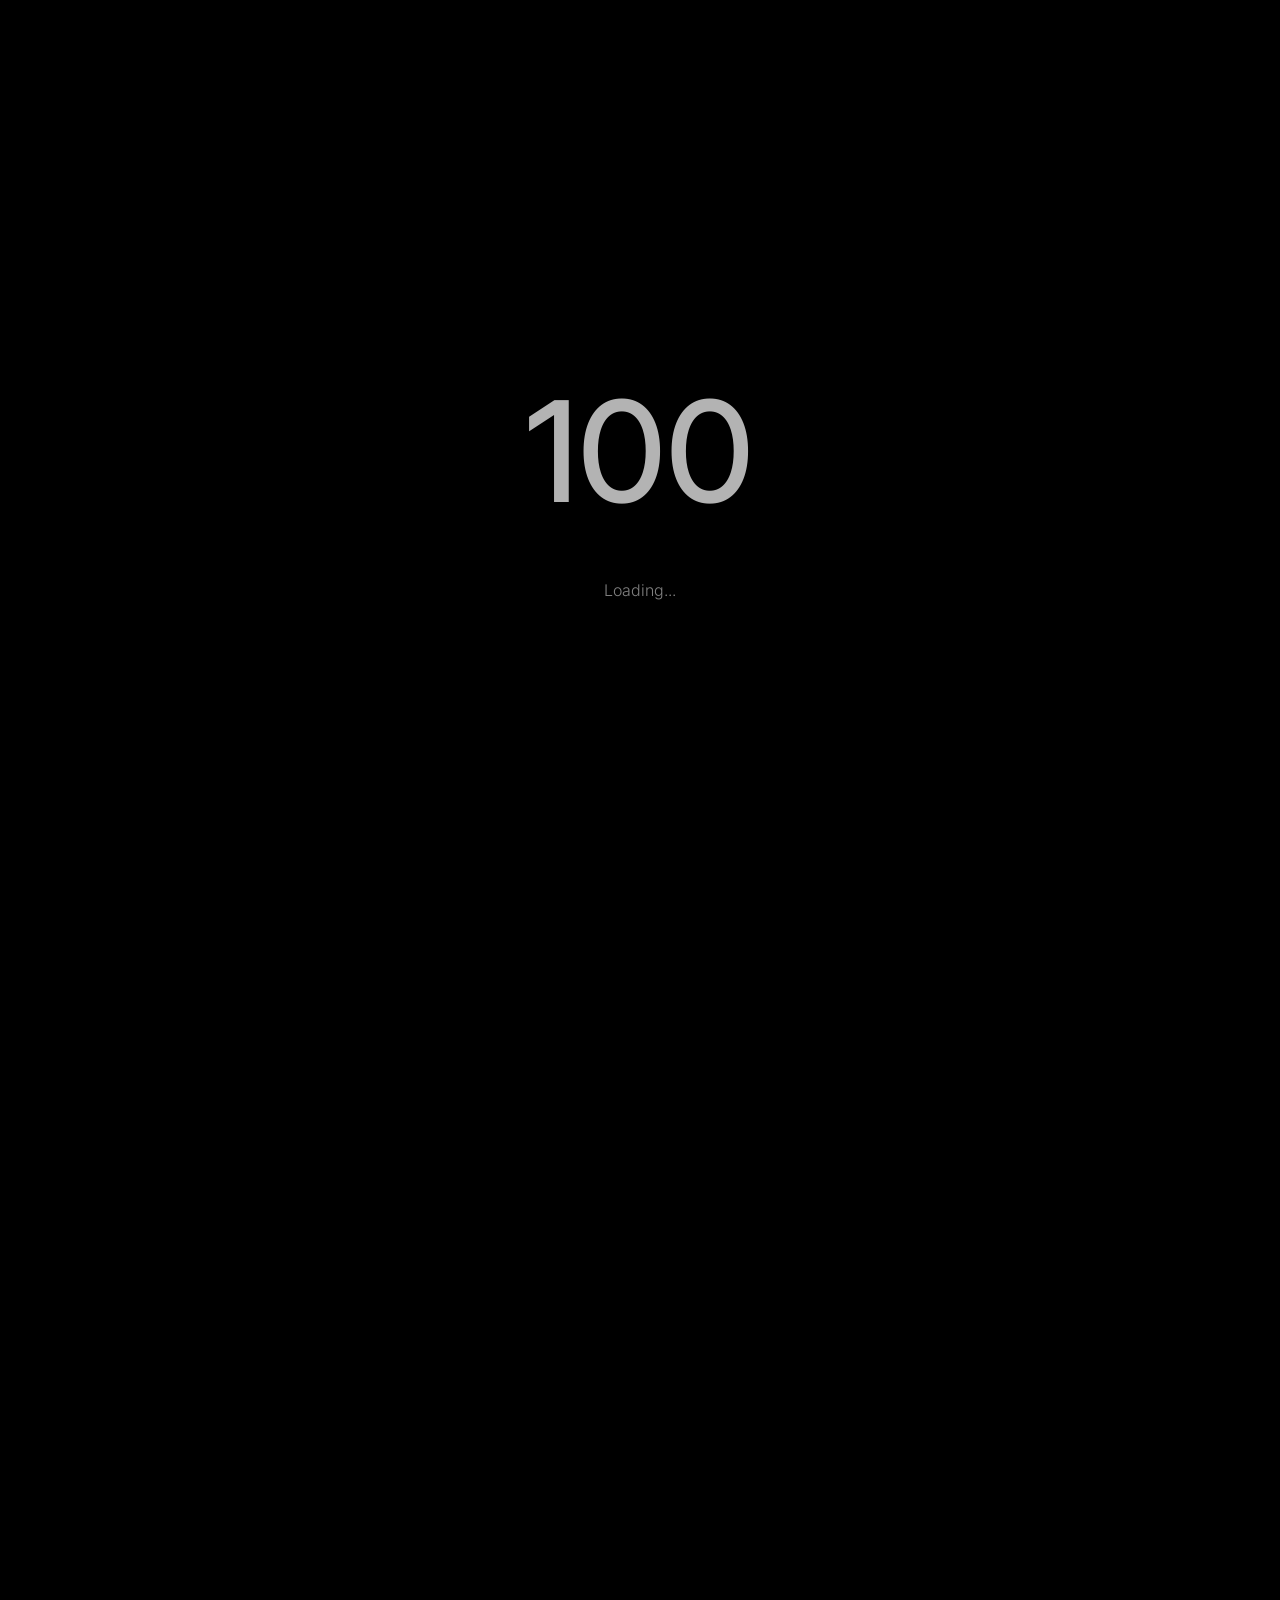
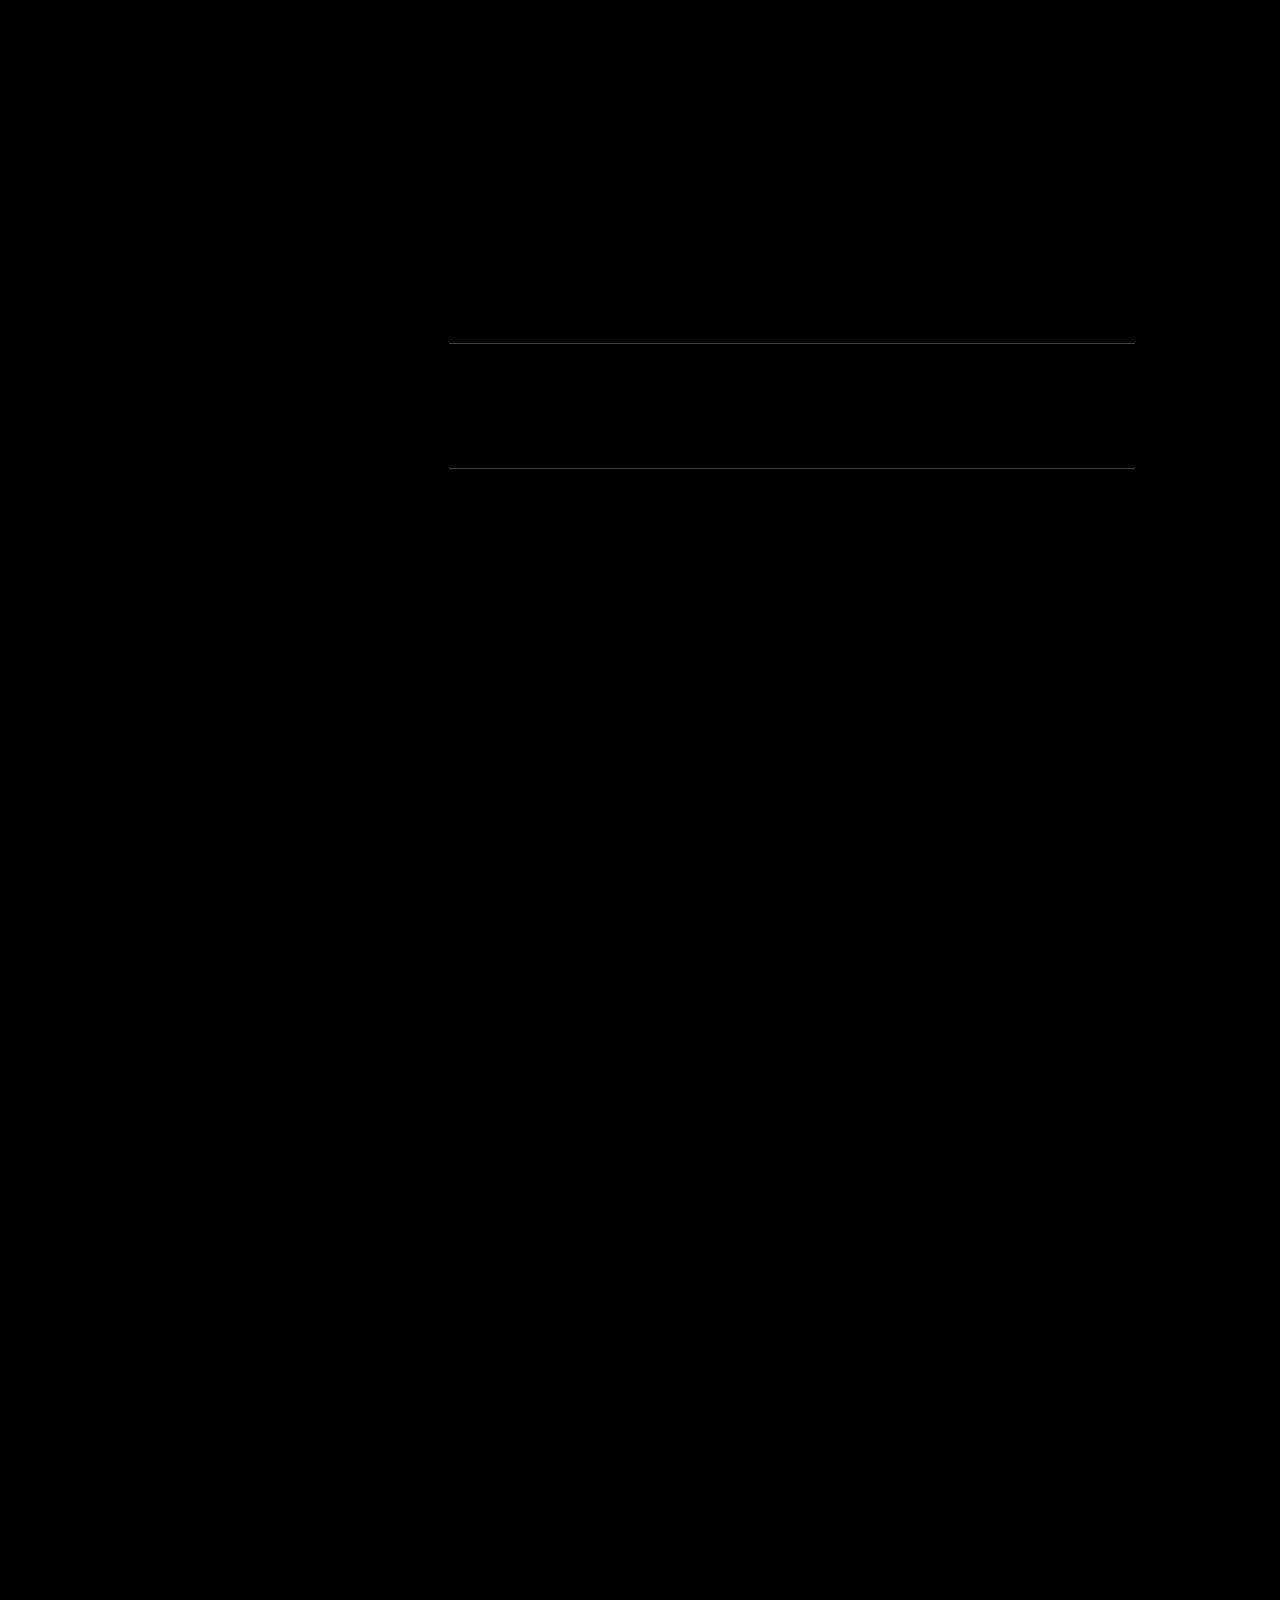
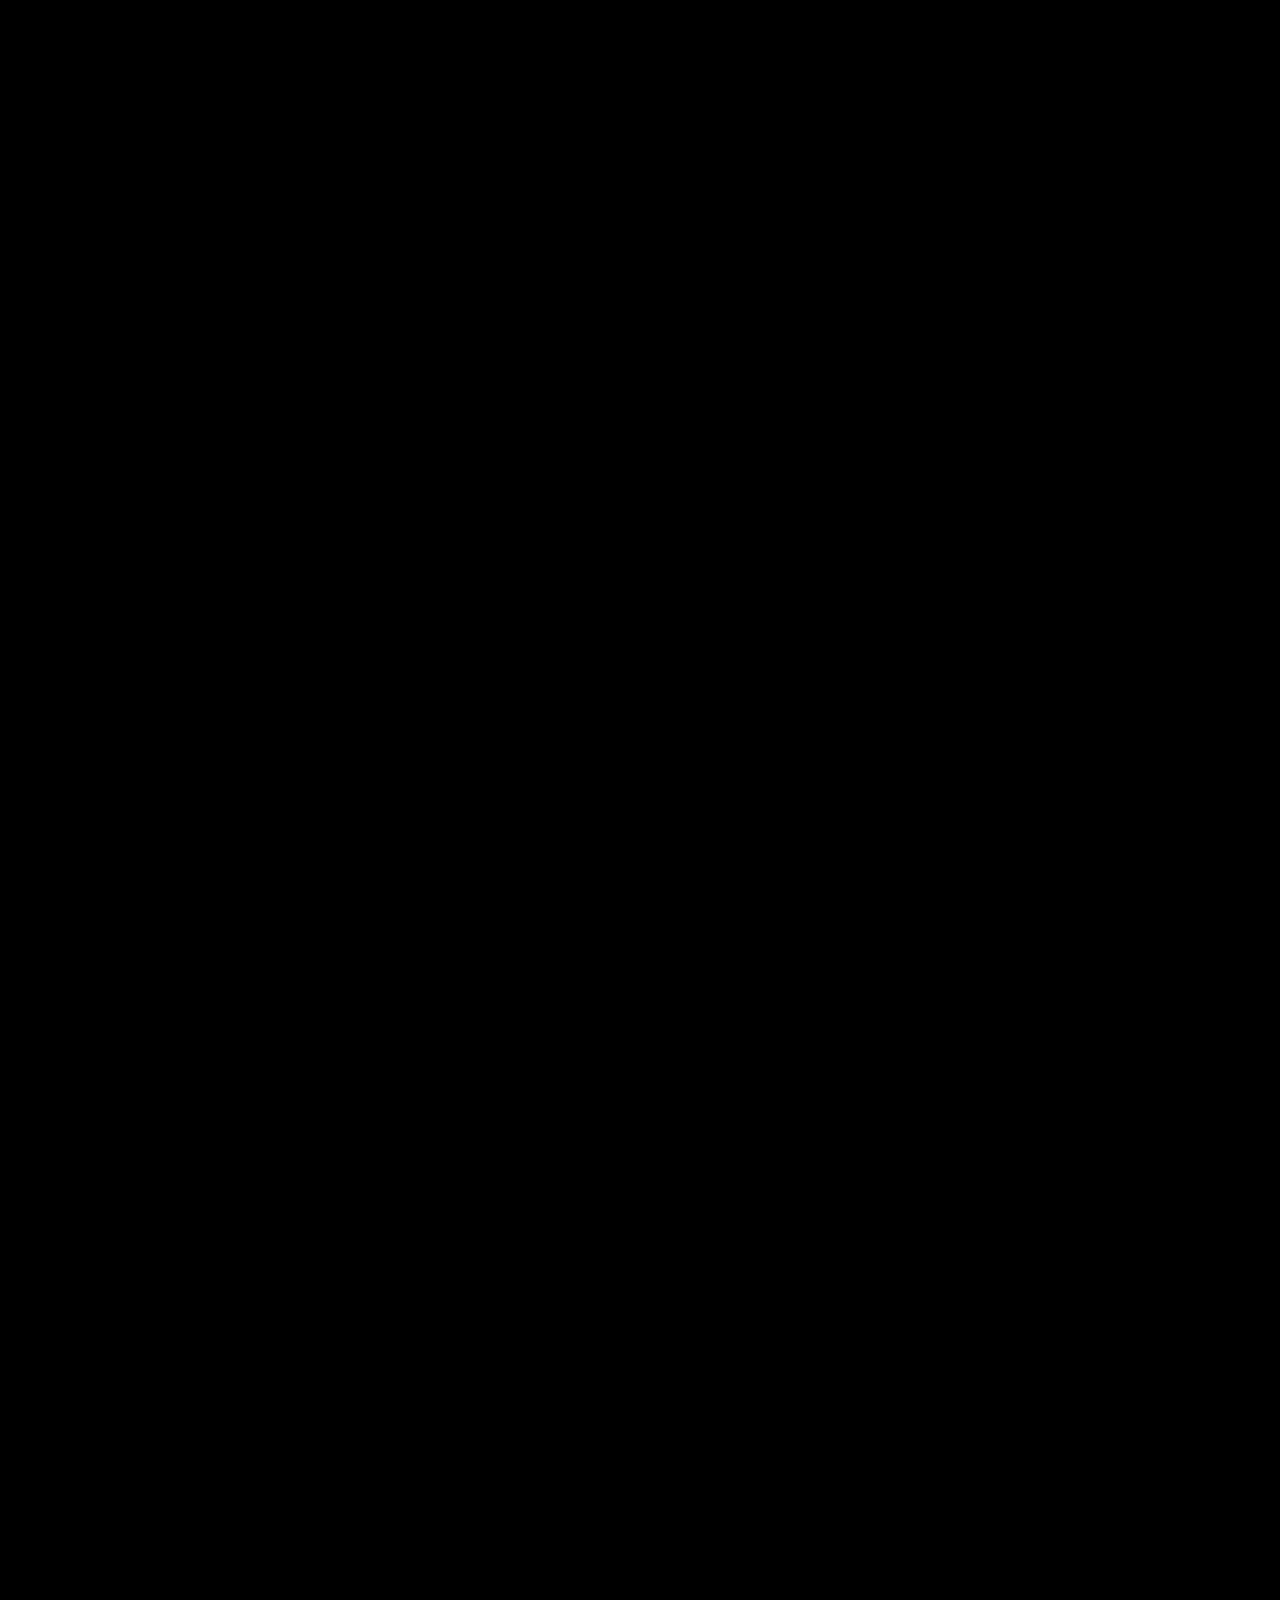
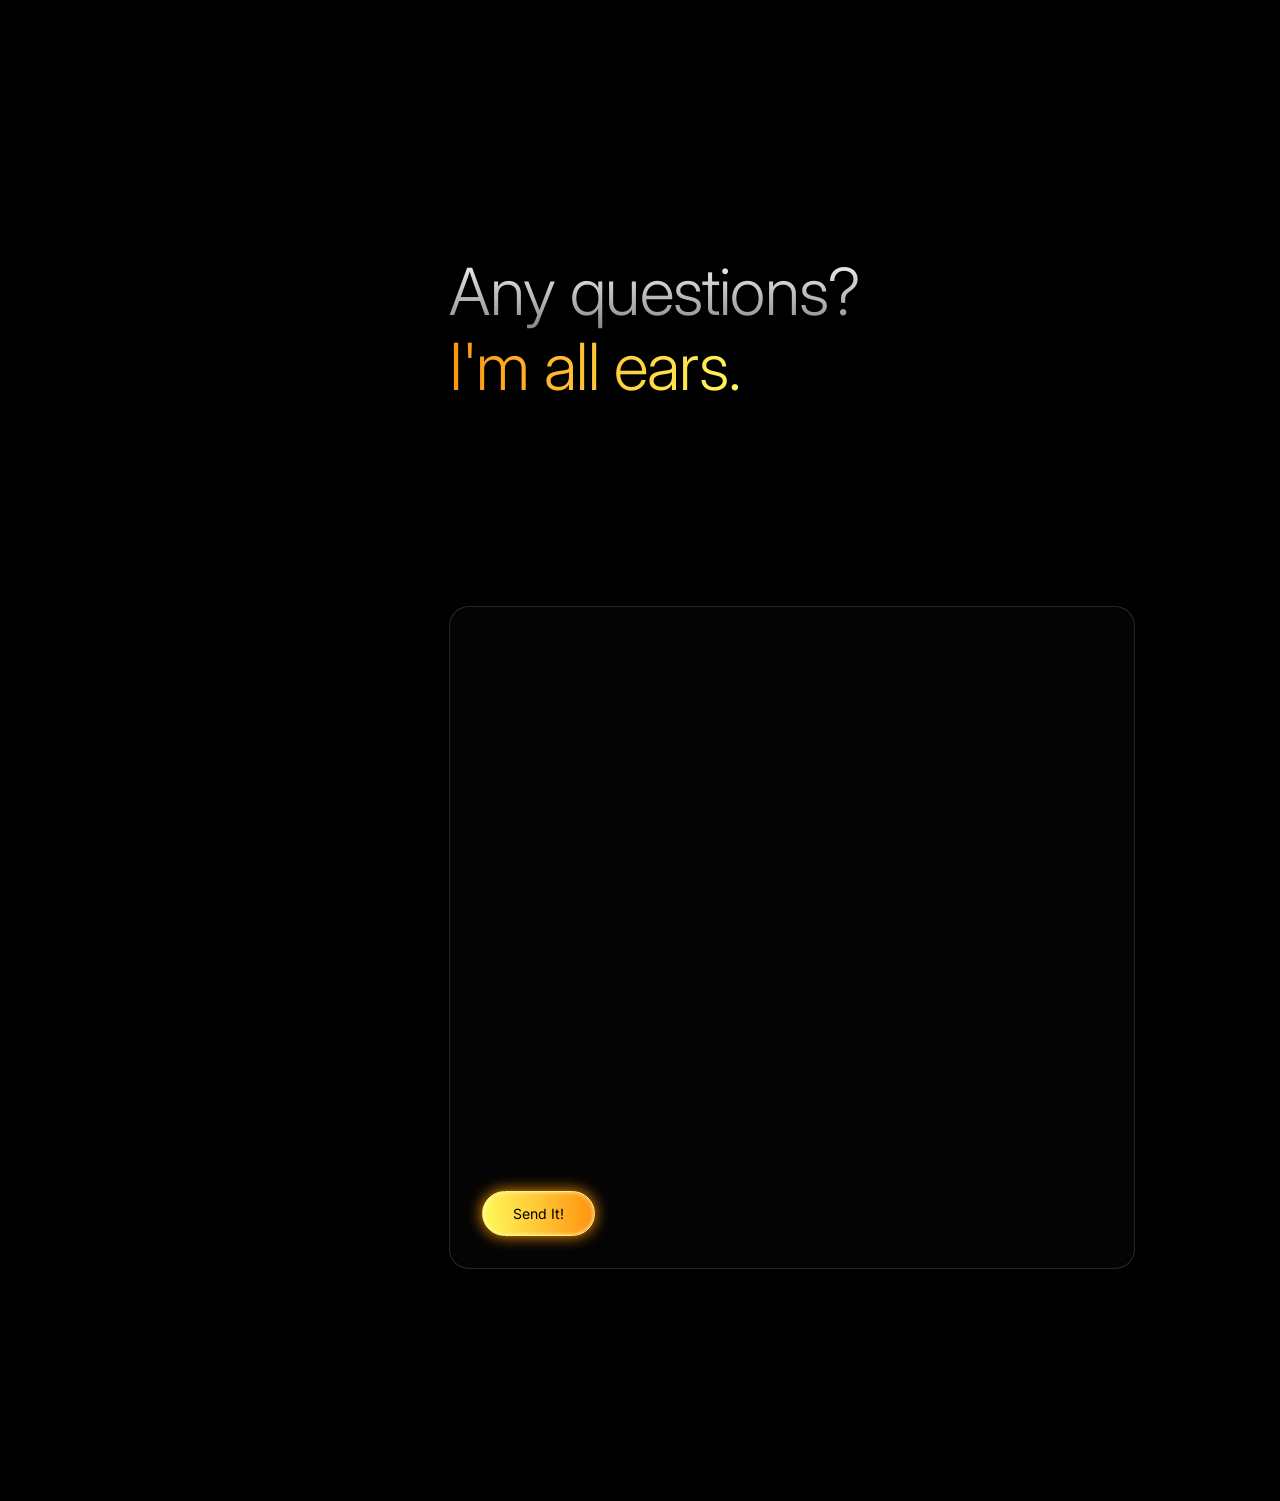
==== commit a9829069: "solve loader issue" ====
--- a/index.html
+++ b/index.html
@@ -19,10 +19,10 @@
         <link rel="stylesheet" href="assets/css/main.css">
     </head>
     <body>
-        <!-- <div class="preloader">
+        <div class="preloader">
             <div class="percent-display"></div>
             <div class="loading">Loading...</div>
-        </div> -->
+        </div>
         <main>
             <div class="wrapper row">
                 <div class="hamburger">
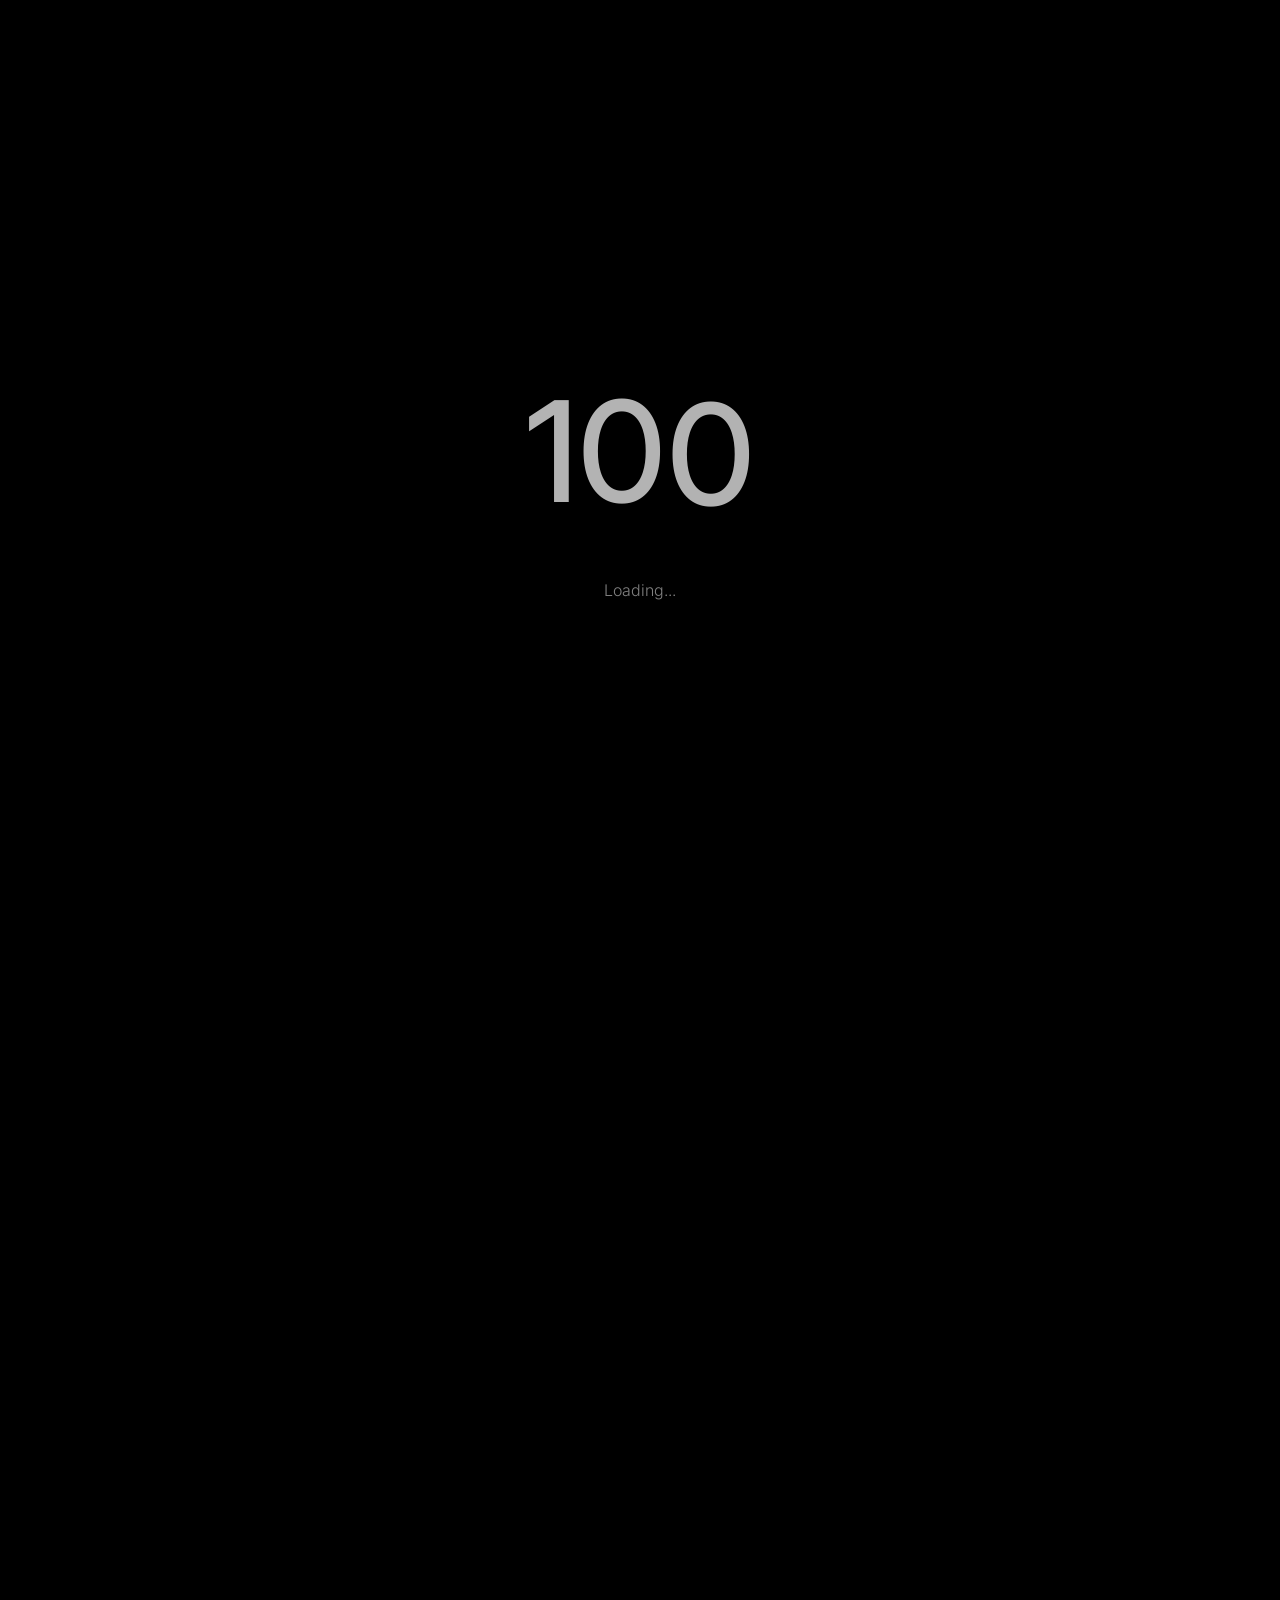
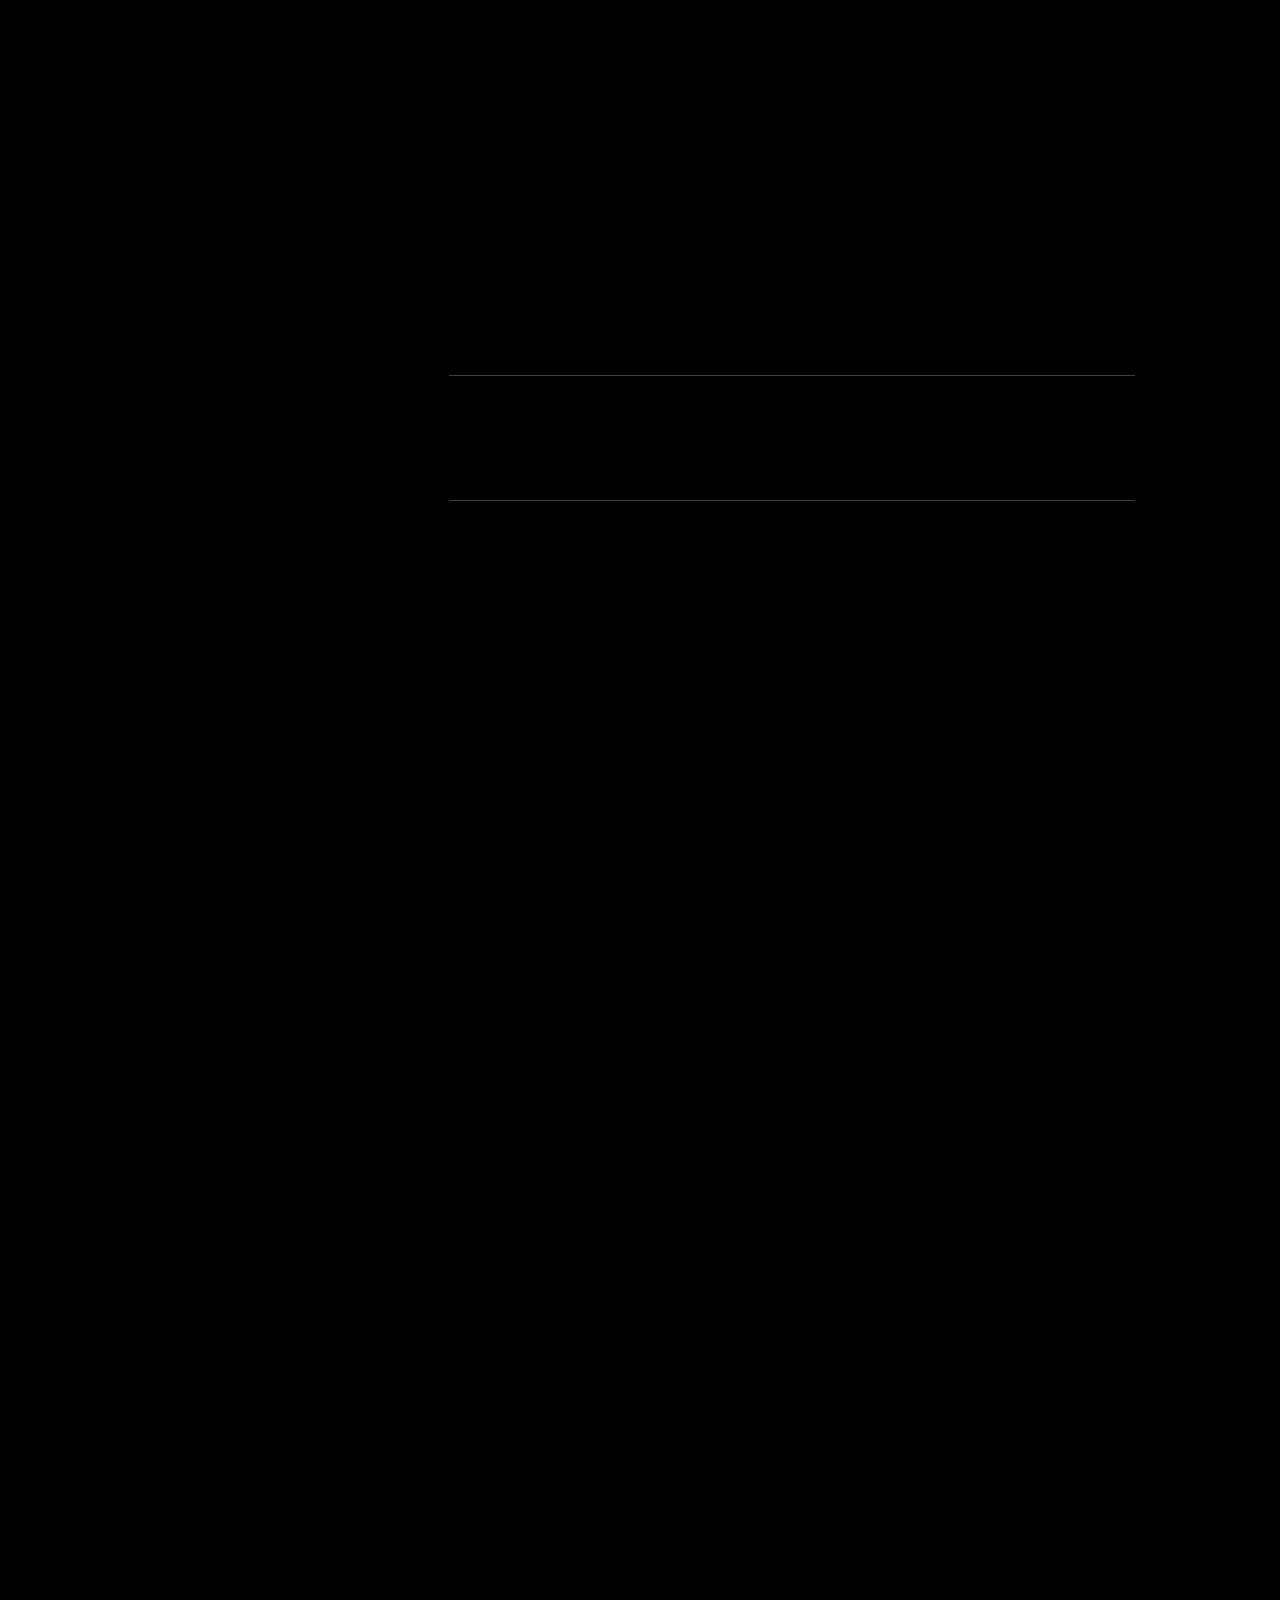
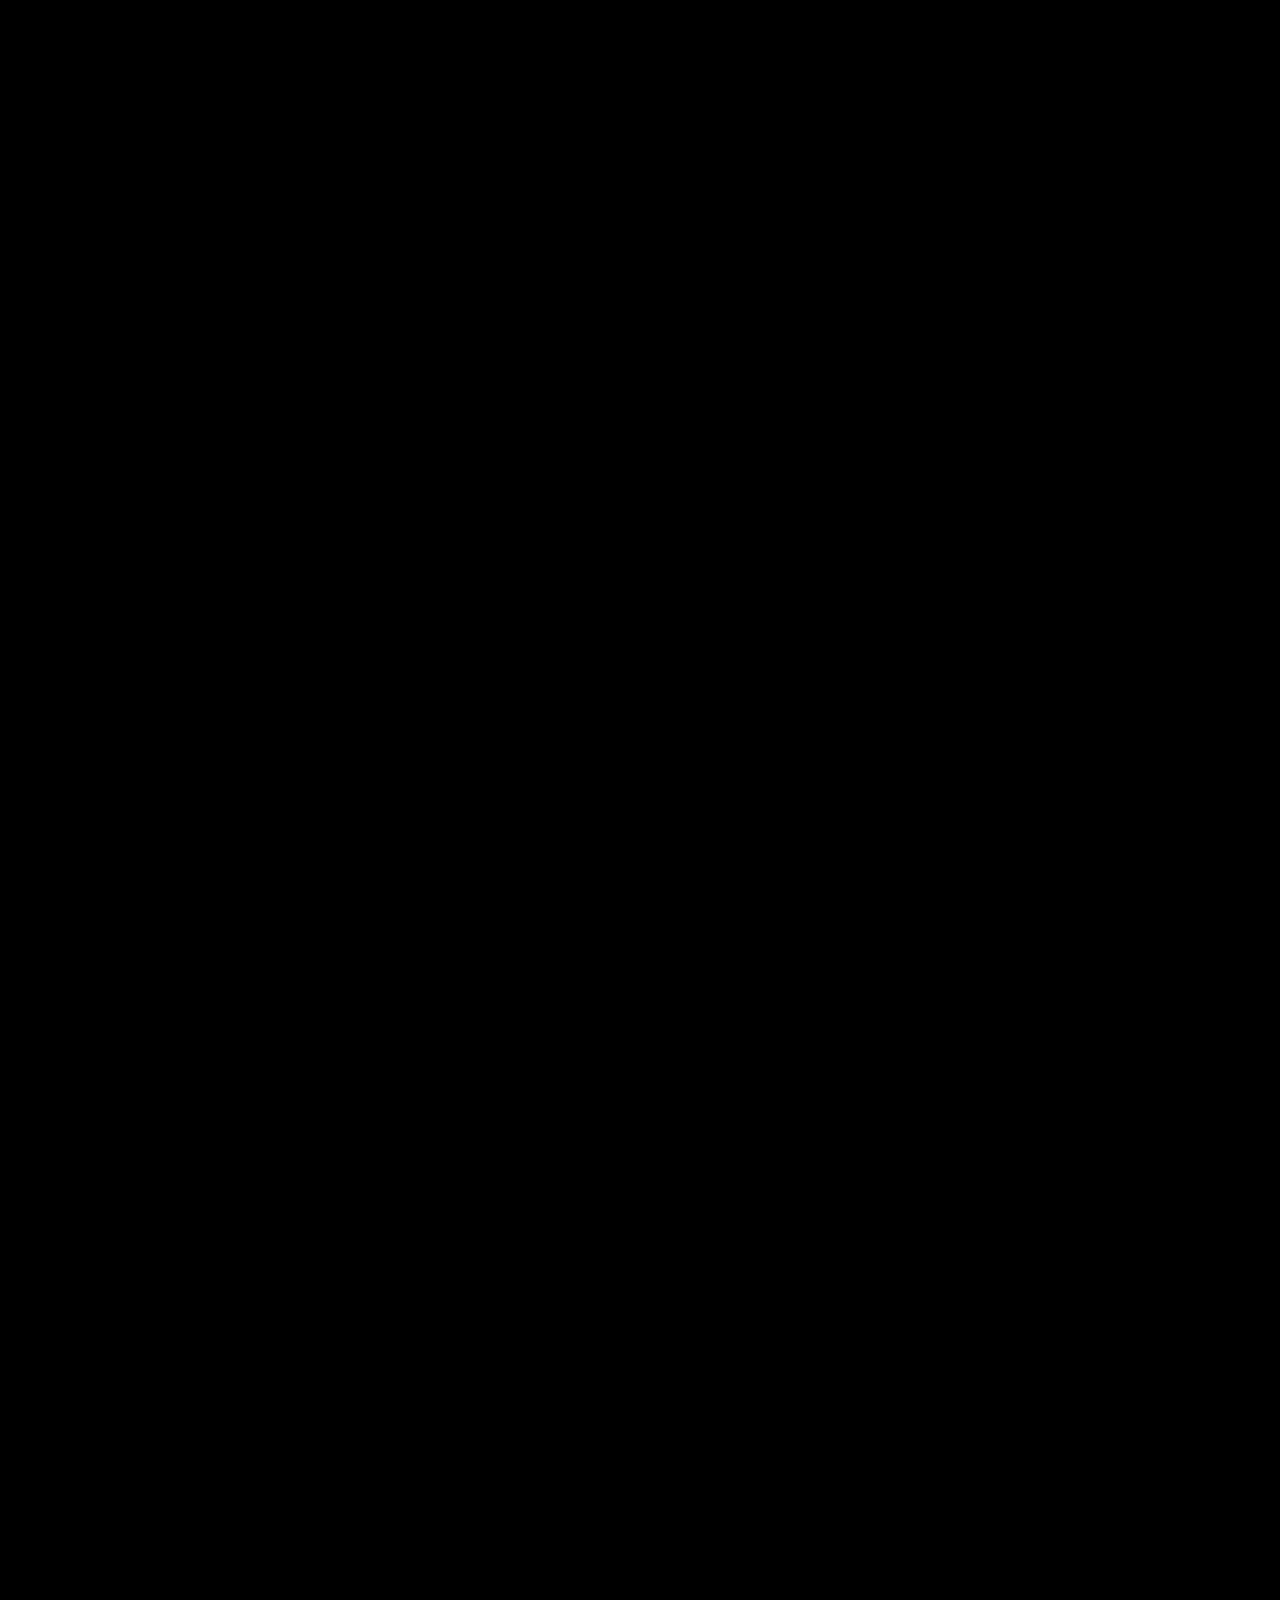
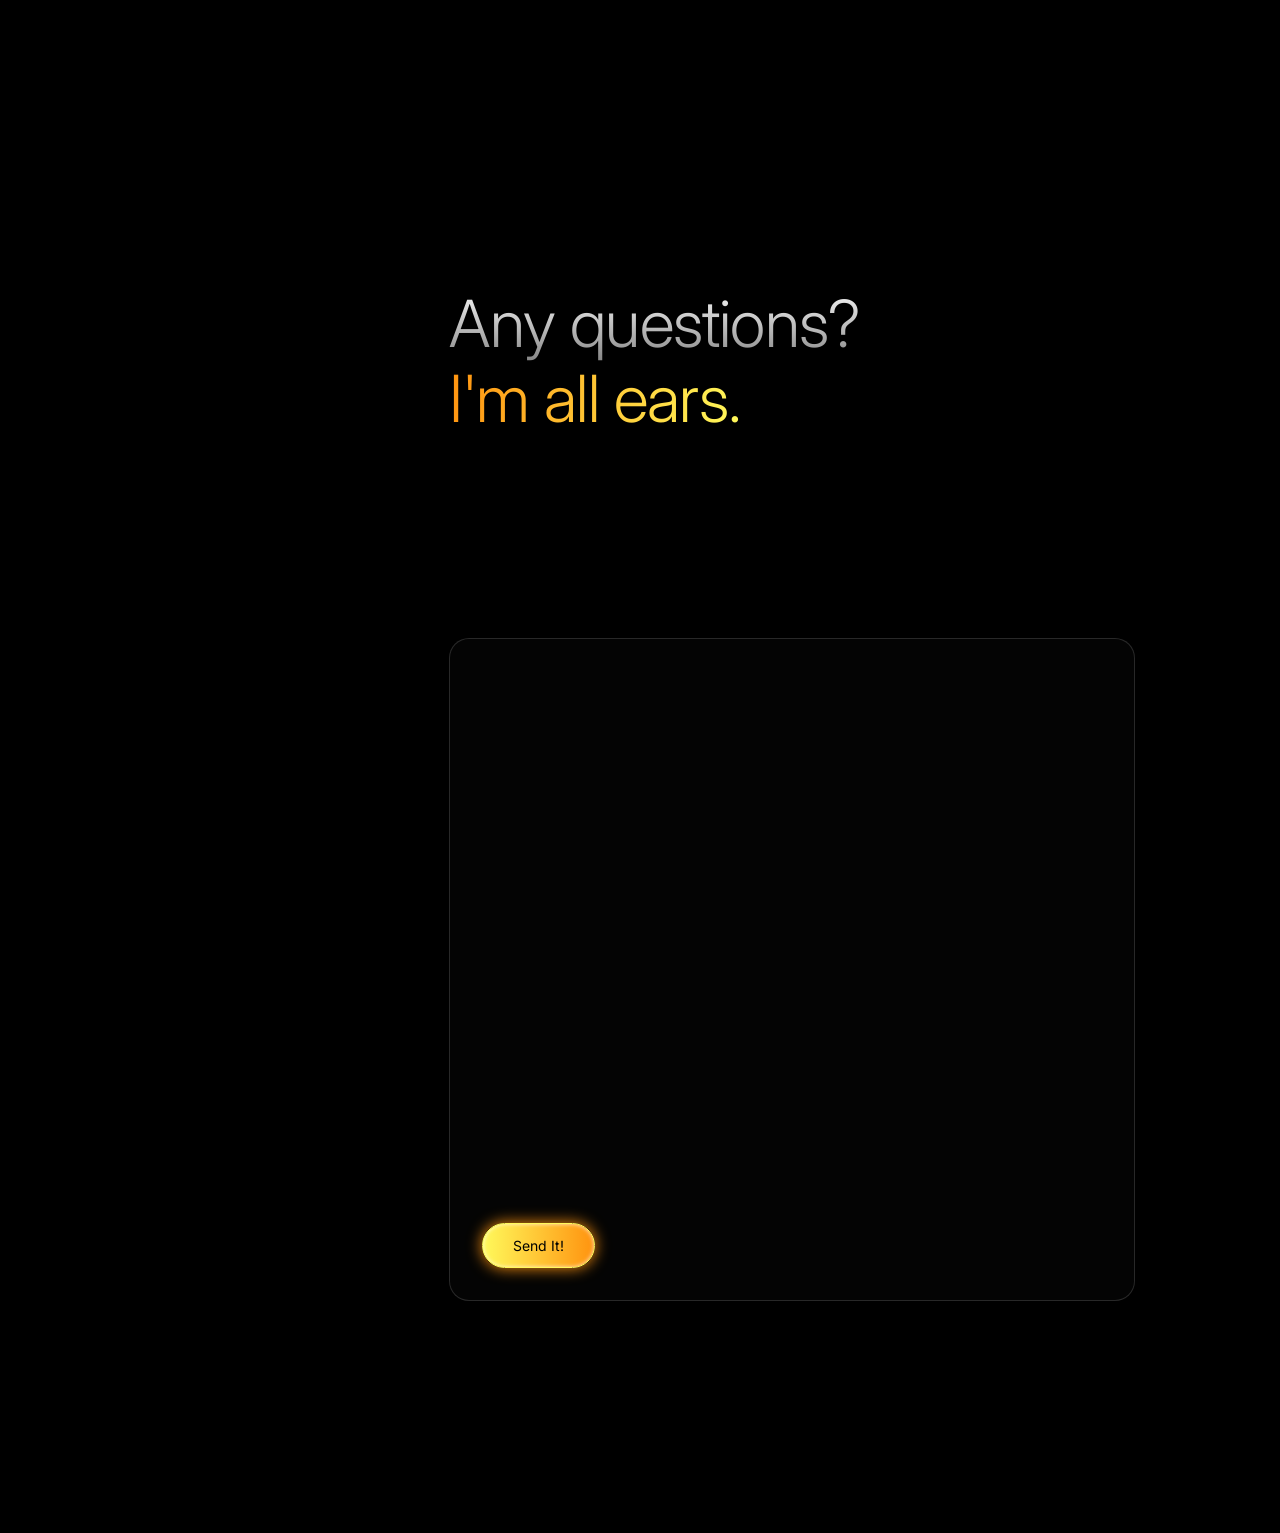
==== commit c5057497: "changes in media and css" ====
--- a/index.html
+++ b/index.html
@@ -15,6 +15,7 @@
         <!--  CSS files -->
         <link rel="stylesheet" href="assets/css/swiper.css">
         <link rel="stylesheet" href="assets/css/magnific.css">
+        <!-- <link rel="stylesheet" href="assets/css/purple.css"> -->
         <link rel="stylesheet" href="assets/css/citrus-shine.css">
         <link rel="stylesheet" href="assets/css/main.css">
     </head>
@@ -483,7 +484,7 @@
             </div>
             <div class="video-wrapper" style="opacity:.3; left:0%;">
                 <video class="hero-video" autoplay="" muted="" loop="" playsinline="">
-                    <source src="assets/media/coding.mp4" type="video/mp4">
+                    <source src="assets/media/ocean.mp4" type="video/mp4">
                 </video>
             </div>
         </main>
--- a/assets/css/purple.css
+++ b/assets/css/purple.css
@@ -0,0 +1,33 @@
+
+:root{
+  --primary-color: #fff;
+  --secondary-color : #9d00ff;
+  --third-color : #f718e0;
+}
+
+.visiblo-btn-color{
+  background:var(--secondary-color);
+  box-shadow: var(--third-color) 0px 0px 15px 0px, rgba(255, 255, 255, 0.76) 0px 0px 4px 0px inset;
+  border-color: var(--secondary-color);
+}
+
+.visiblo-btn-color span{
+  color: #000;
+}
+
+.visiblo-btn-arrow:hover::after, .icon-bar a.active, .sidebar a.active{
+  color: var(--secondary-color);
+}
+
+h1 span.color, h2 span.color,  h3 span.color, h4 span.color, h5 span.color, h6 span.color, .pricing-card-price{
+  background-image: linear-gradient(278deg,  var(--secondary-color) 0%, var(--third-color) 100%);
+}
+
+.form-group input:focus-visible, .form-group textarea:focus-visible{
+  border-color: var(--secondary-color);
+  border-width: 1px;
+}
+
+.pricing-card:hover{
+  border-color: var(--secondary-color);
+}
--- a/assets/css/citrus-shine.css
+++ b/assets/css/citrus-shine.css
@@ -1,36 +1,33 @@
+:root{
+  --primary-color: #fff;
+  --secondary-color : #fff95b;
+  --third-color : #ff930f;
+}
 
-:root{
-    --primary-color: #fff;
-    --secondary-color : #fff95b;
-    --third-color : #ff930f;
-  }
+.visiblo-btn-color{
+  background: linear-gradient(90deg, #fff95b 0%, #ff930f 100%);
+  box-shadow: var(--third-color) 0px 0px 15px 0px, rgba(255, 255, 255, 0.76) 0px 0px 4px 0px inset;
+  border-color: var(--secondary-color);
+  color: #000 !important;
+}
 
+.visiblo-btn-color span{
+  color: #000;
+}
 
-  .visiblo-btn-color{
-    background:linear-gradient(90deg, #fff95b 0%, #ff930f 100%);
-    box-shadow: var(--third-color) 0px 0px 15px 0px, rgba(255, 255, 255, 0.76) 0px 0px 4px 0px inset;
-    border-color: var(--secondary-color);
-    color: #000 !important;
-  }
+.visiblo-btn-arrow:hover::after, .icon-bar a.active, .sidebar a.active{
+  color: var(--third-color);
+}
 
-  .visiblo-btn-color span{
-    color: #000;
-  }
+h1 span.color, h2 span.color,  h3 span.color, h4 span.color, h5 span.color, h6 span.color, .pricing-card-price{
+  background-image: linear-gradient(278deg,  var(--secondary-color) 0%, var(--third-color) 100%);
+}
 
-  .visiblo-btn-arrow:hover::after, .icon-bar a.active, .sidebar a.active{
-    color: var(--third-color);
-  }
+.form-group input:focus-visible, .form-group textarea:focus-visible{
+  border-color: var(--secondary-color);
+  border-width: 1px;
+}
 
-
-  h1 span.color, h2 span.color,  h3 span.color, h4 span.color, h5 span.color, h6 span.color, .pricing-card-price{
-    background-image: linear-gradient(278deg,  var(--secondary-color) 0%, var(--third-color) 100%);
-  }
-  
-  .form-group input:focus-visible, .form-group textarea:focus-visible{
-    border-color: var(--secondary-color);
-    border-width: 1px;
-  }
-
-  .pricing-card:hover{
-    border-color: var(--secondary-color);
-  }+.pricing-card:hover{
+  border-color: var(--secondary-color);
+}
--- a/assets/css/main.css
+++ b/assets/css/main.css
@@ -599,8 +599,8 @@
 }
 
 .hamburger{
-  width: 72px;
-  height: 55px;
+  width: 66px;
+  height: 50px;
   border: 1px solid #505050;
   border-radius: 14px;
   position: absolute;
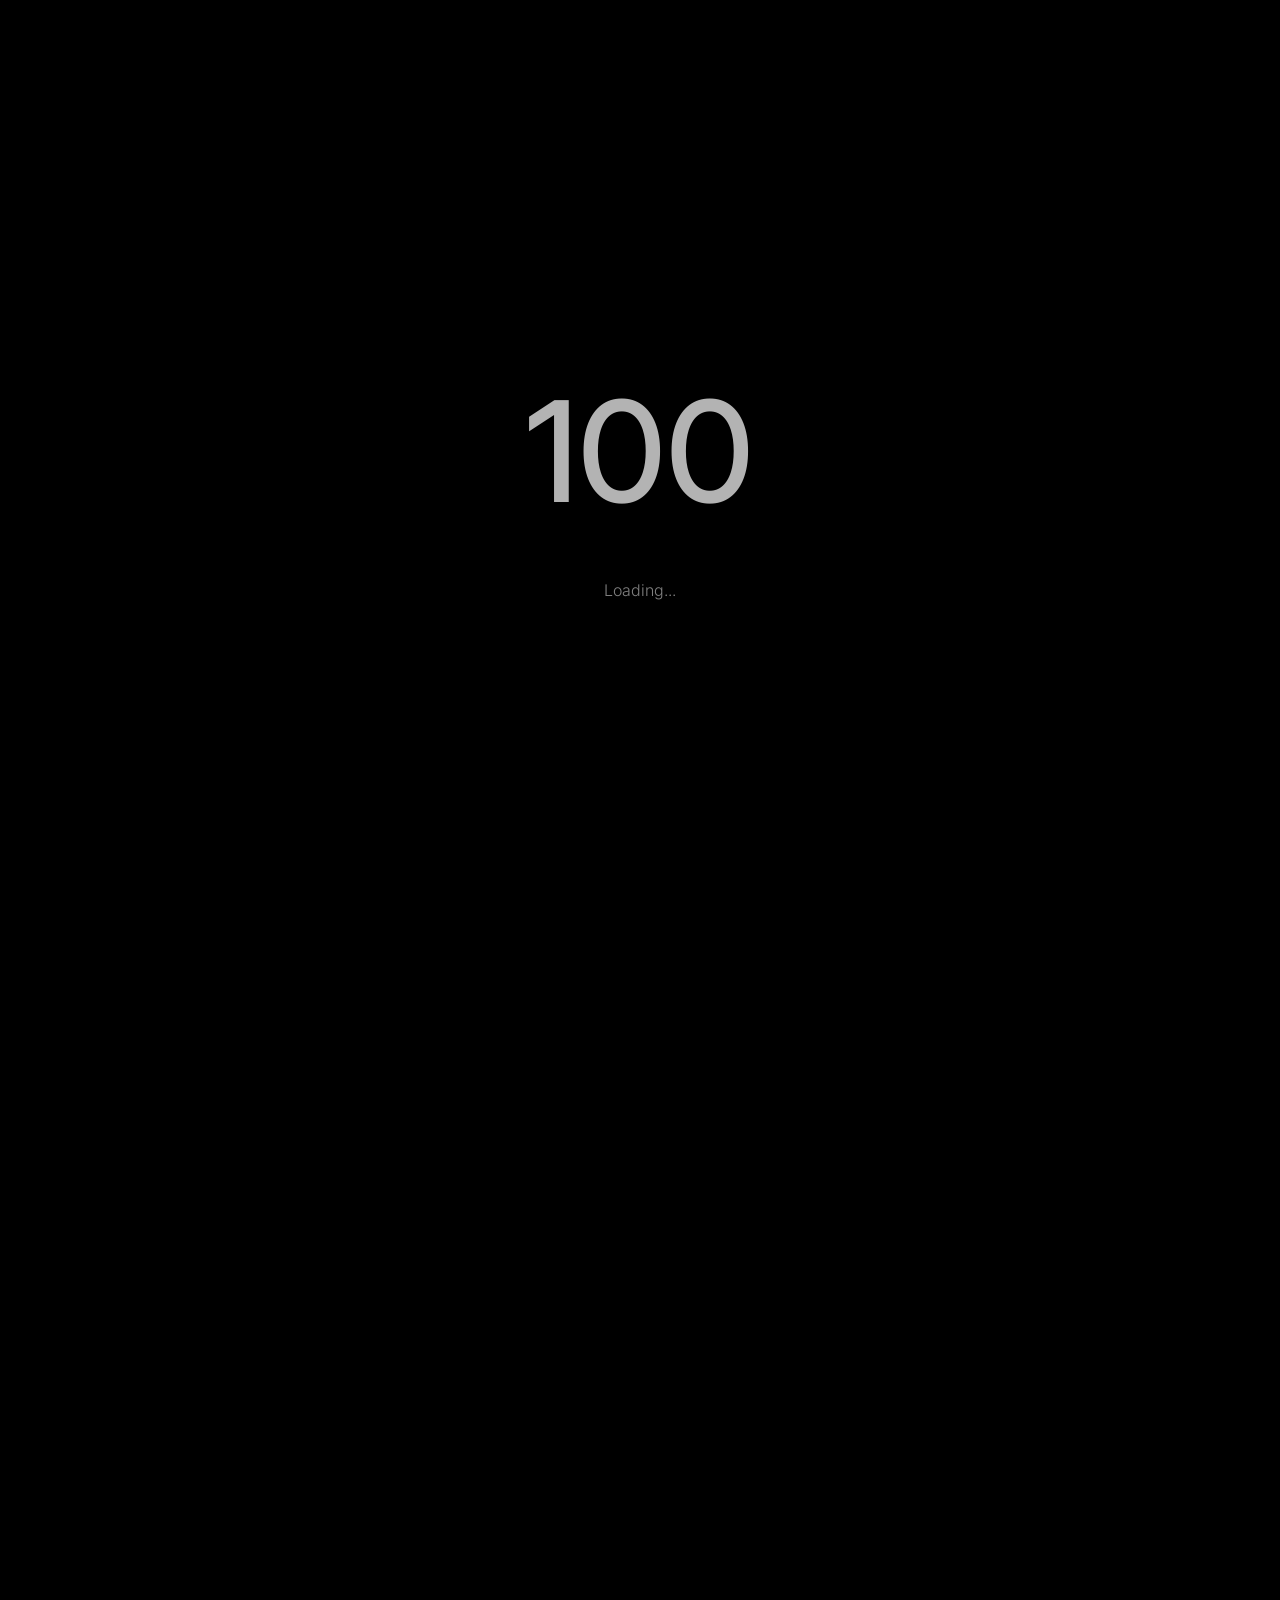
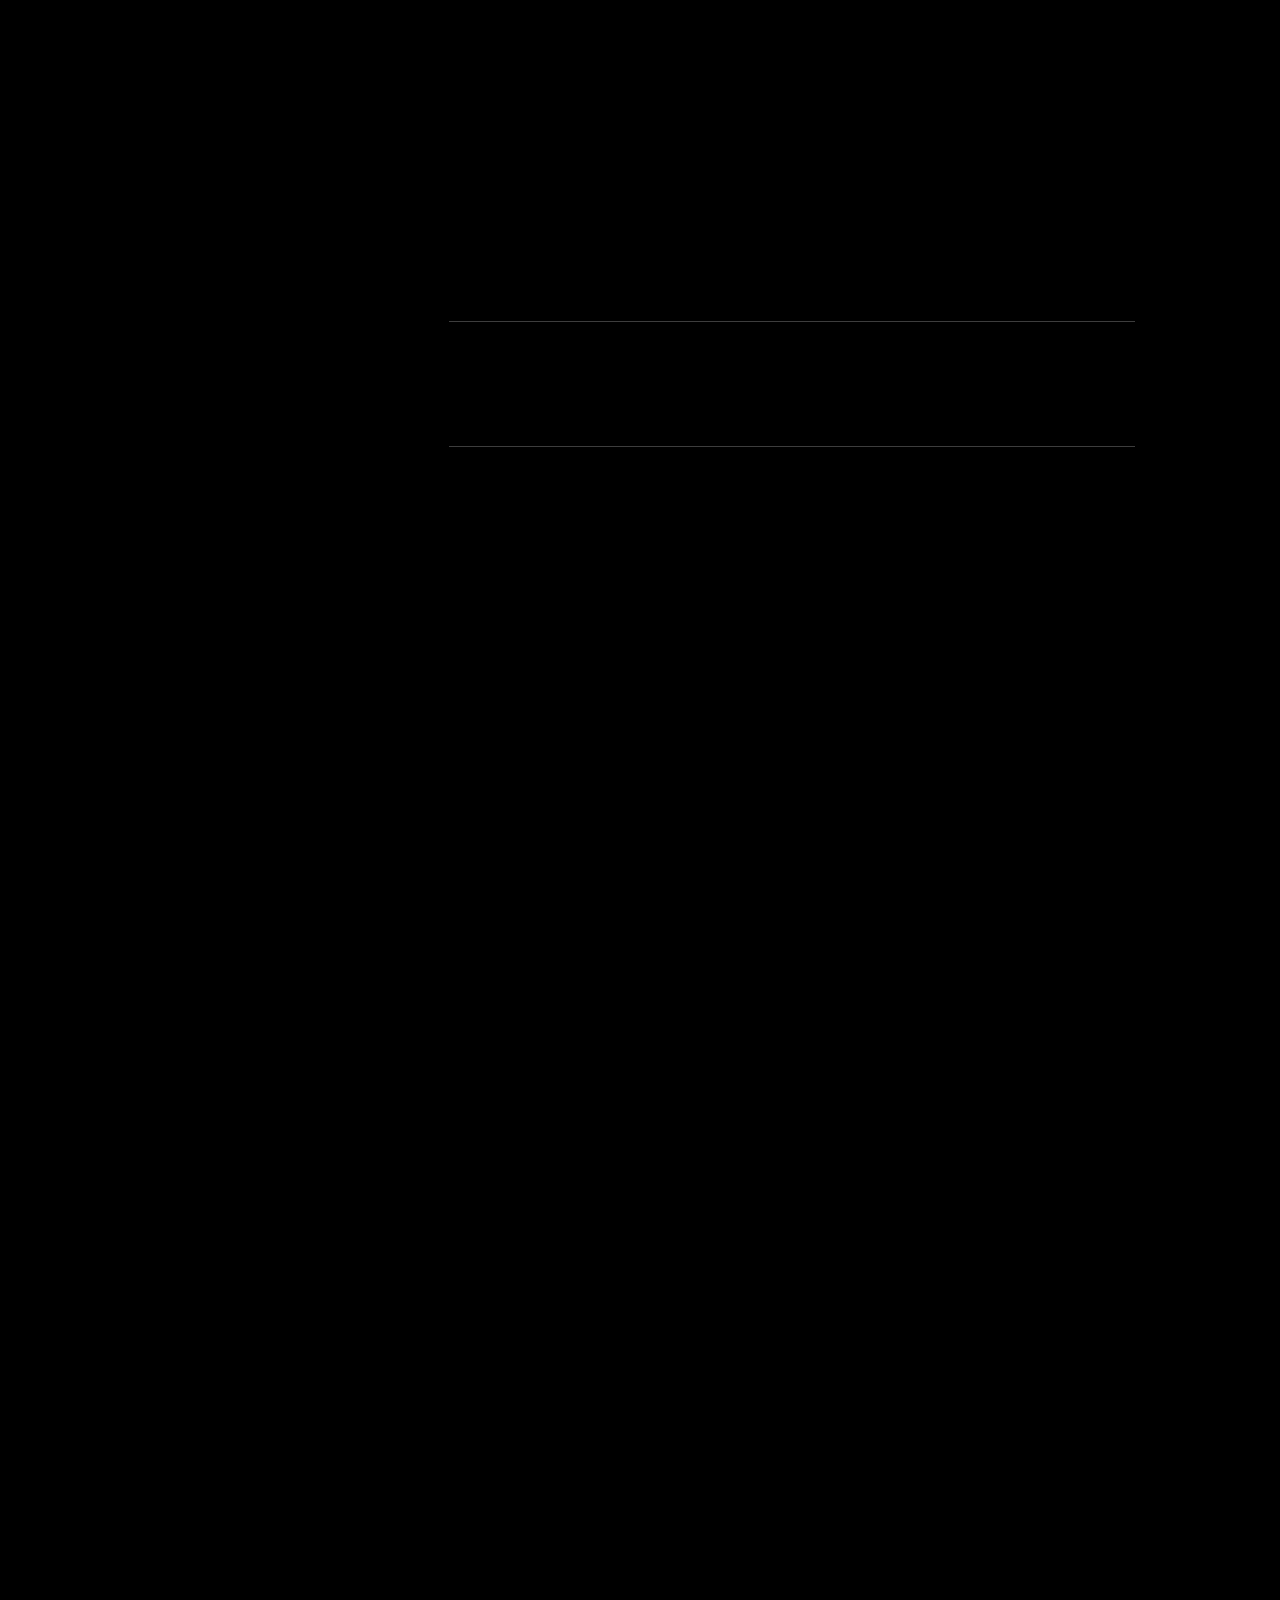
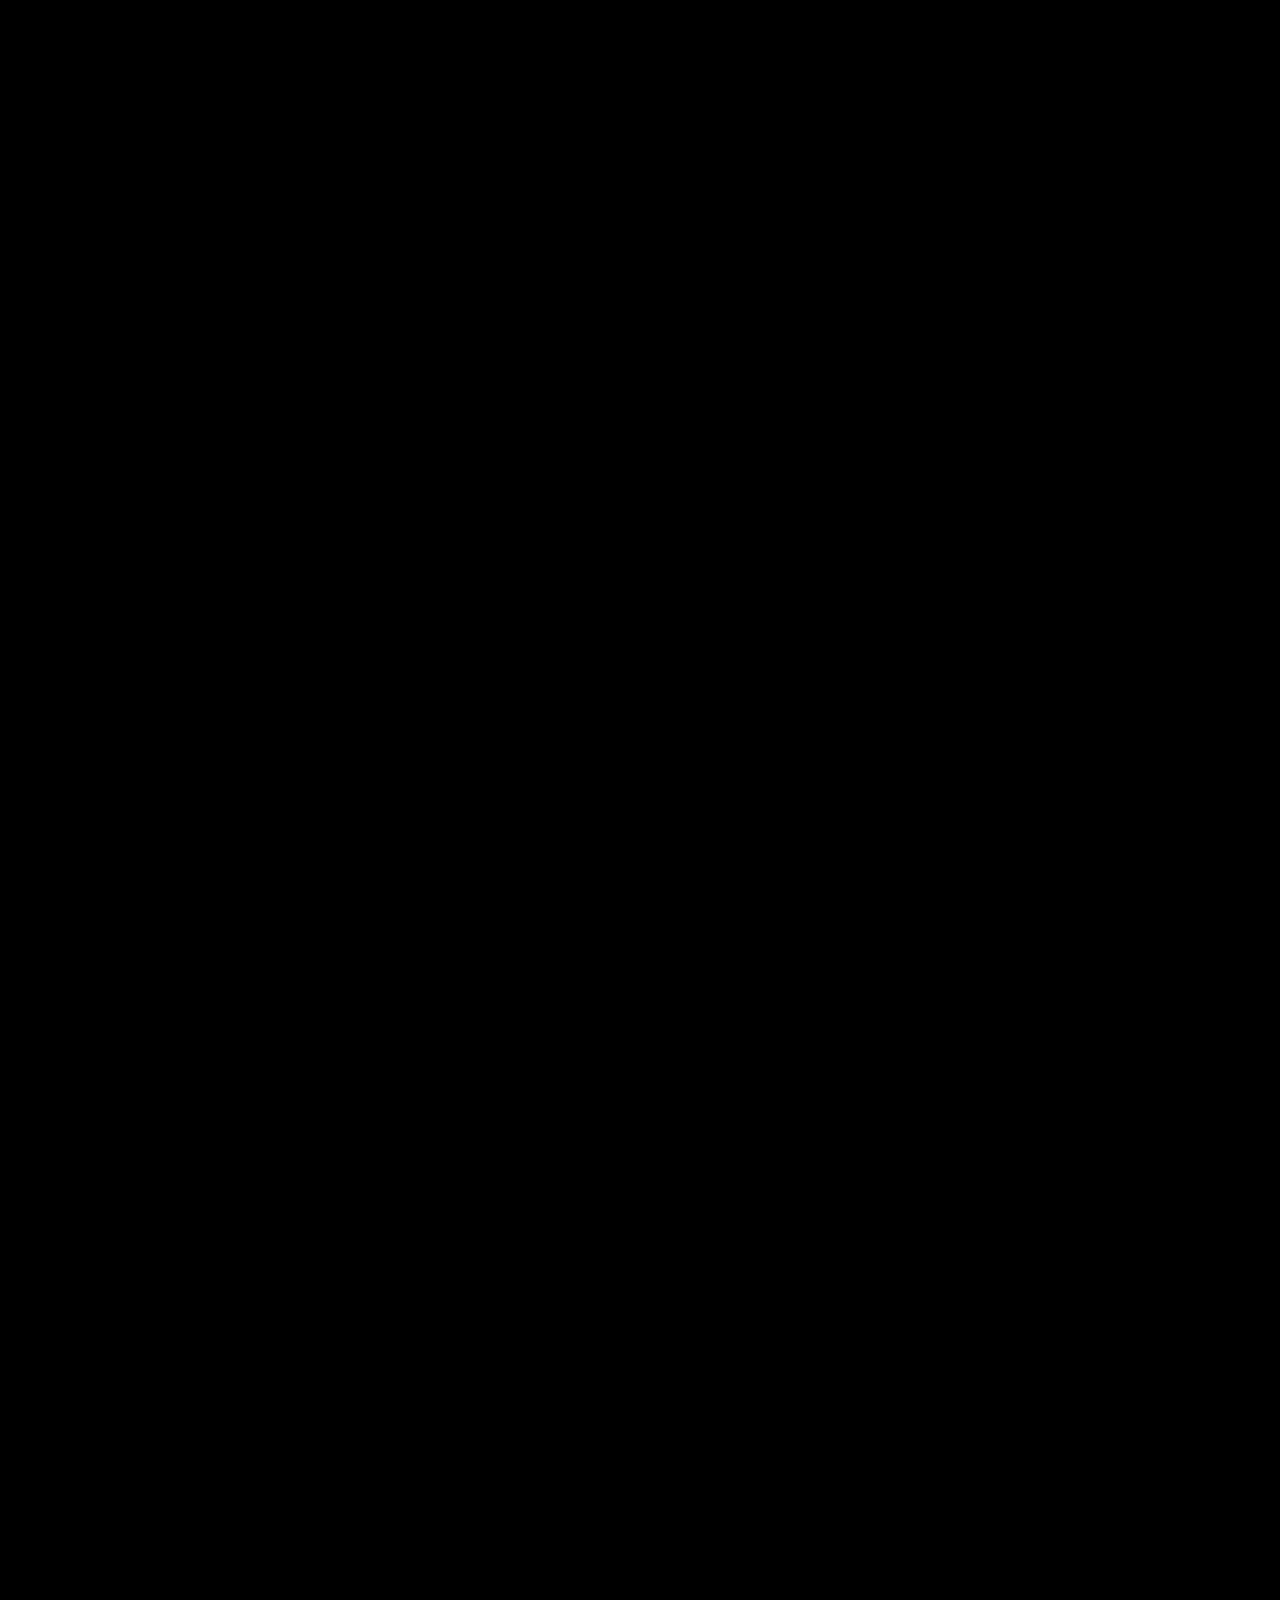
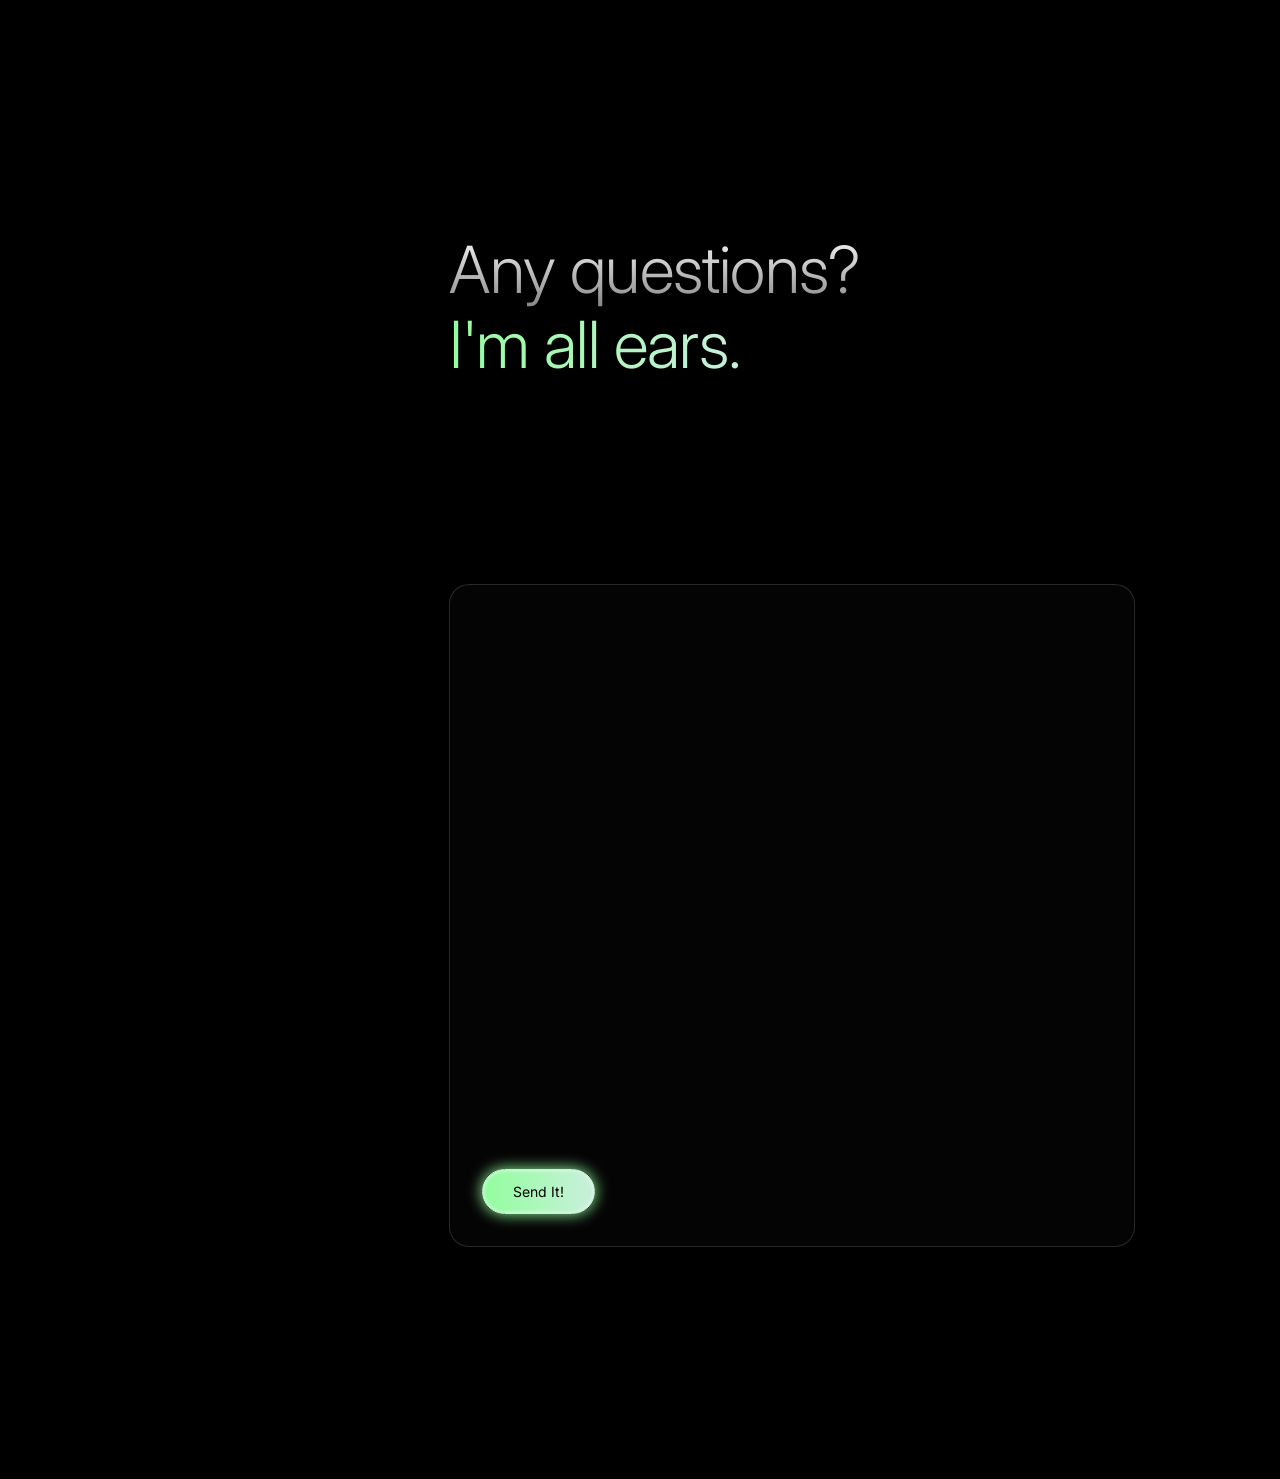
==== commit 1e4c4354: "change theme to flora cloud" ====
--- a/index.html
+++ b/index.html
@@ -15,8 +15,8 @@
         <!--  CSS files -->
         <link rel="stylesheet" href="assets/css/swiper.css">
         <link rel="stylesheet" href="assets/css/magnific.css">
-        <!-- <link rel="stylesheet" href="assets/css/purple.css"> -->
-        <link rel="stylesheet" href="assets/css/citrus-shine.css">
+        <link rel="stylesheet" href="assets/css/floral-cloud.css">
+        <!-- <link rel="stylesheet" href="assets/css/citrus-shine.css"> -->
         <link rel="stylesheet" href="assets/css/main.css">
     </head>
     <body>
@@ -70,7 +70,6 @@
                             <span>HELLO</span>
                         </div>
                         <h1 class="text-anime"><span>Powering Business Growth</span> <br><span>Through Scalable</span><br><span class="color">Web Solutions</span> </h1>
-                        <h4 class="text-anime color"><span class="color">3.5+ Years of Experience</span></h4>
                         <p class="mt-32 text-anime">
                             Turning complex problems into clean, scalable solutions.
                             <br>
@@ -507,4 +506,4 @@
         <script src="assets/js/scroll-trigger.min.js"></script>
         <script src="assets/js/main.js"></script>
     </body>
-</html>+</html>
--- a/assets/css/floral-cloud.css
+++ b/assets/css/floral-cloud.css
@@ -0,0 +1,33 @@
+:root{
+    --primary-color: #fff;
+    --secondary-color : #c9efdc;
+    --third-color : #92FE9D;
+}
+
+.visiblo-btn-color{
+    background:linear-gradient(90deg, #92FE9D 0%, #c9efdc 100%);
+    box-shadow: var(--third-color) 0px 0px 15px 0px, rgba(255, 255, 255, 0.76) 0px 0px 4px 0px inset;
+    border-color: var(--secondary-color);
+    color: #000 !important;
+}
+
+.visiblo-btn-color span{
+    color: #000;
+}
+
+.visiblo-btn-arrow:hover::after, .icon-bar a.active, .sidebar a.active{
+    color: var(--secondary-color);
+}
+
+h1 span.color, h2 span.color,  h3 span.color, h4 span.color, h5 span.color, h6 span.color, .pricing-card-price{
+    background-image: linear-gradient(278deg,  var(--secondary-color) 0%, var(--third-color) 100%);
+}
+
+.form-group input:focus-visible, .form-group textarea:focus-visible{
+    border-color: var(--secondary-color);
+    border-width: 1px;
+}
+
+.pricing-card:hover{
+    border-color: var(--secondary-color);
+}
--- a/assets/css/citrus-shine.css
+++ b/assets/css/citrus-shine.css
@@ -30,4 +30,4 @@
 
 .pricing-card:hover{
   border-color: var(--secondary-color);
-}+}
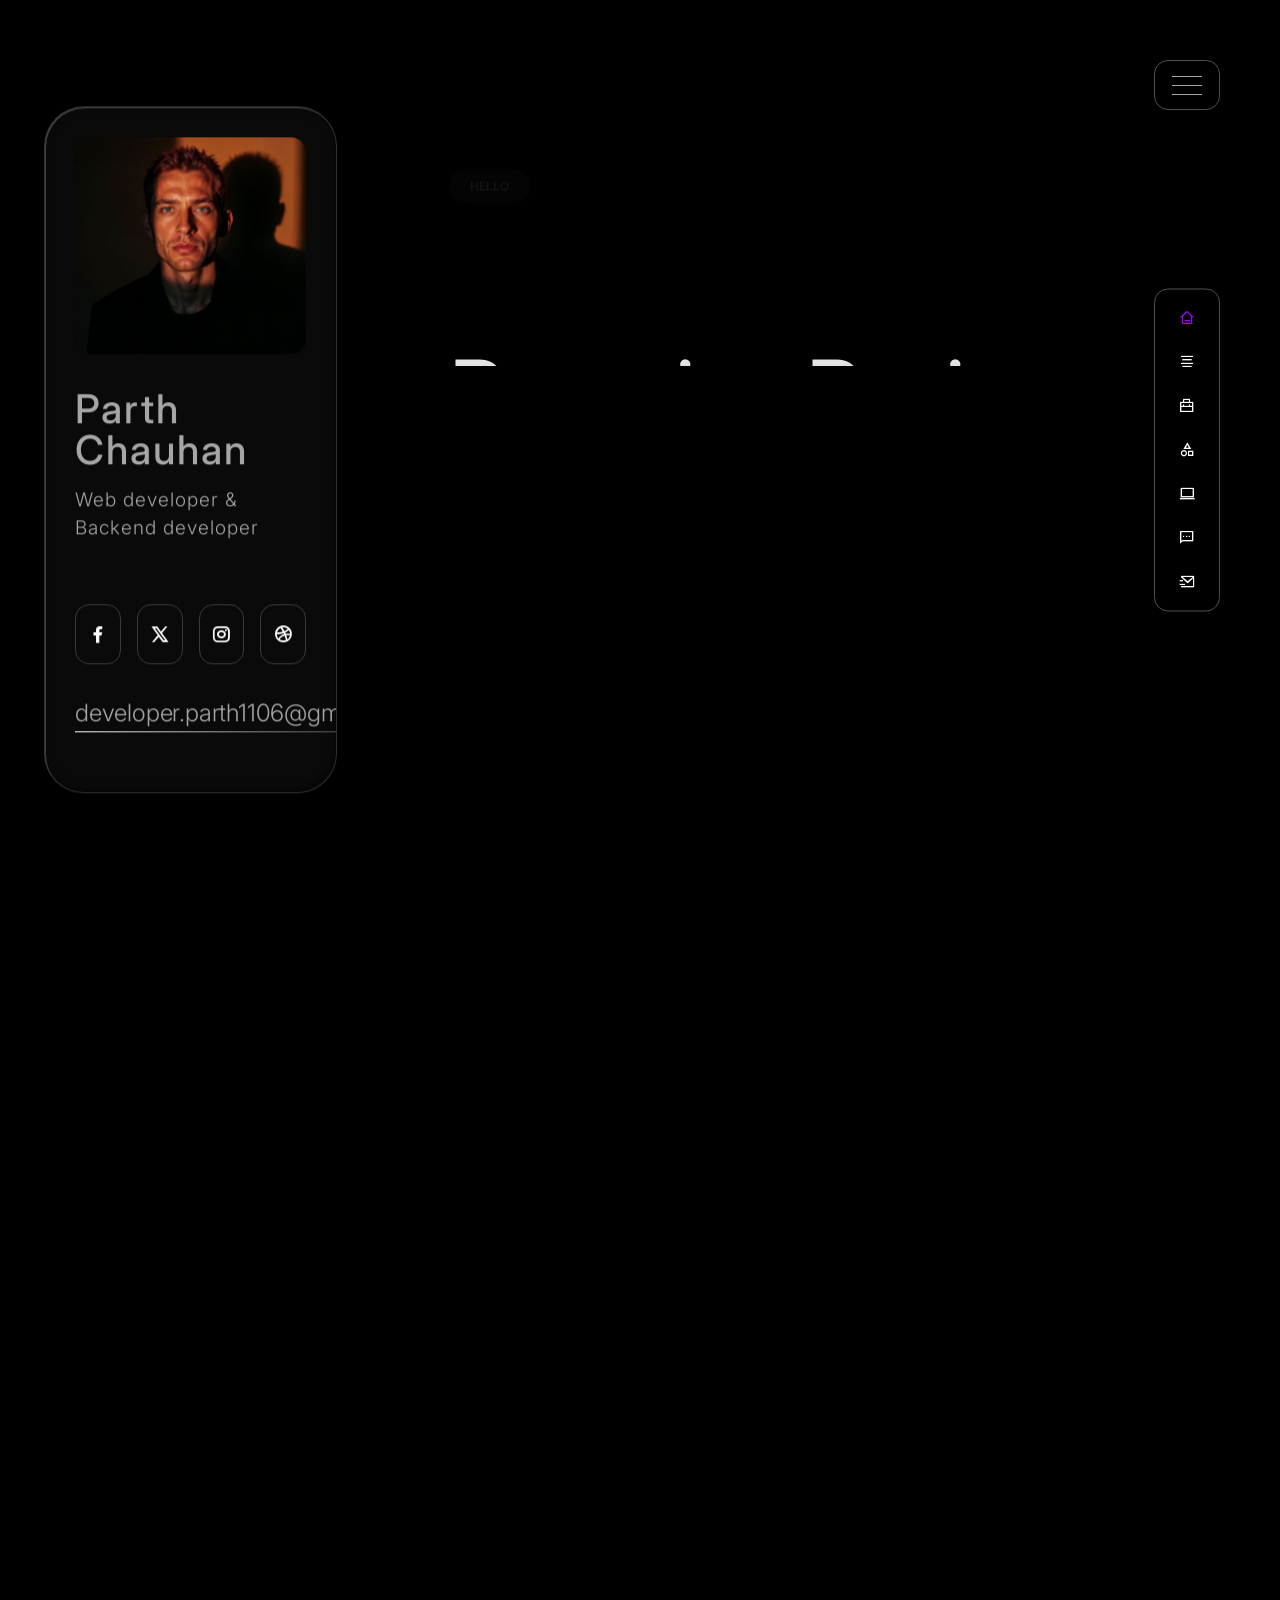
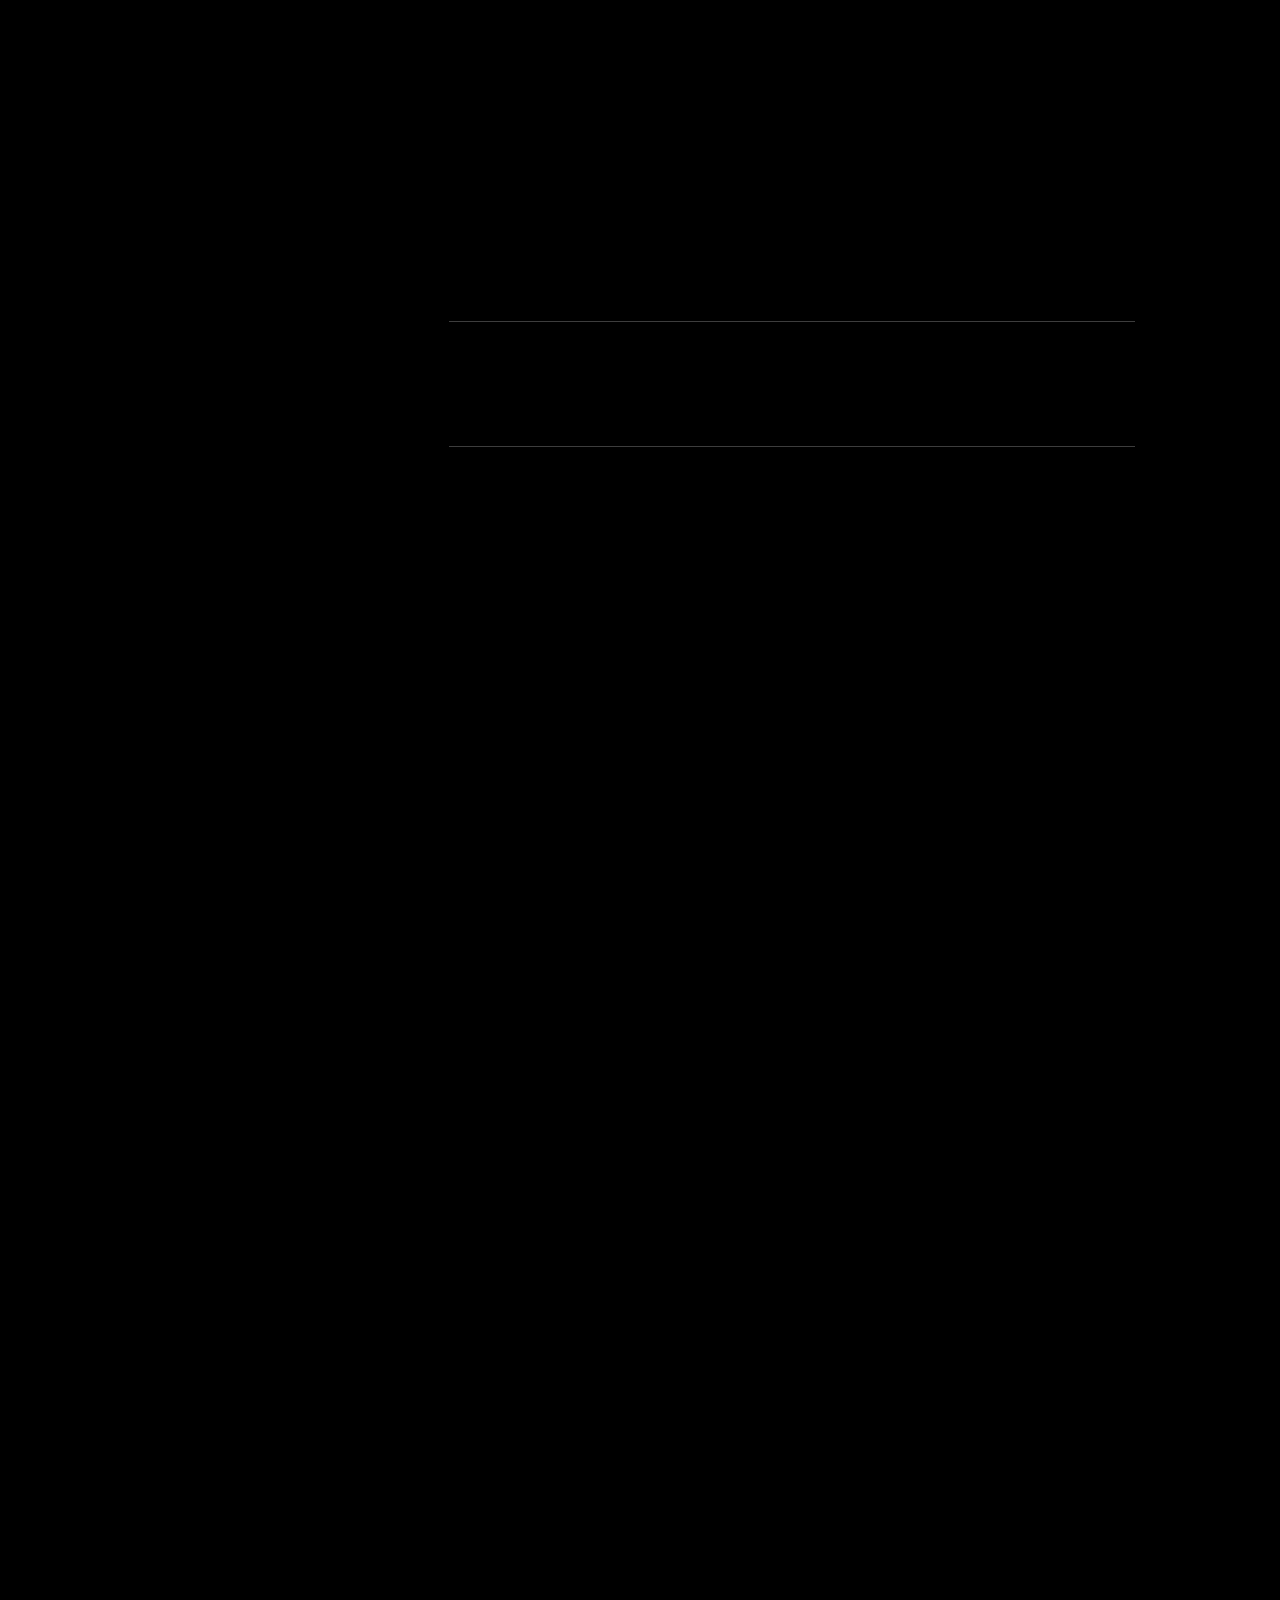
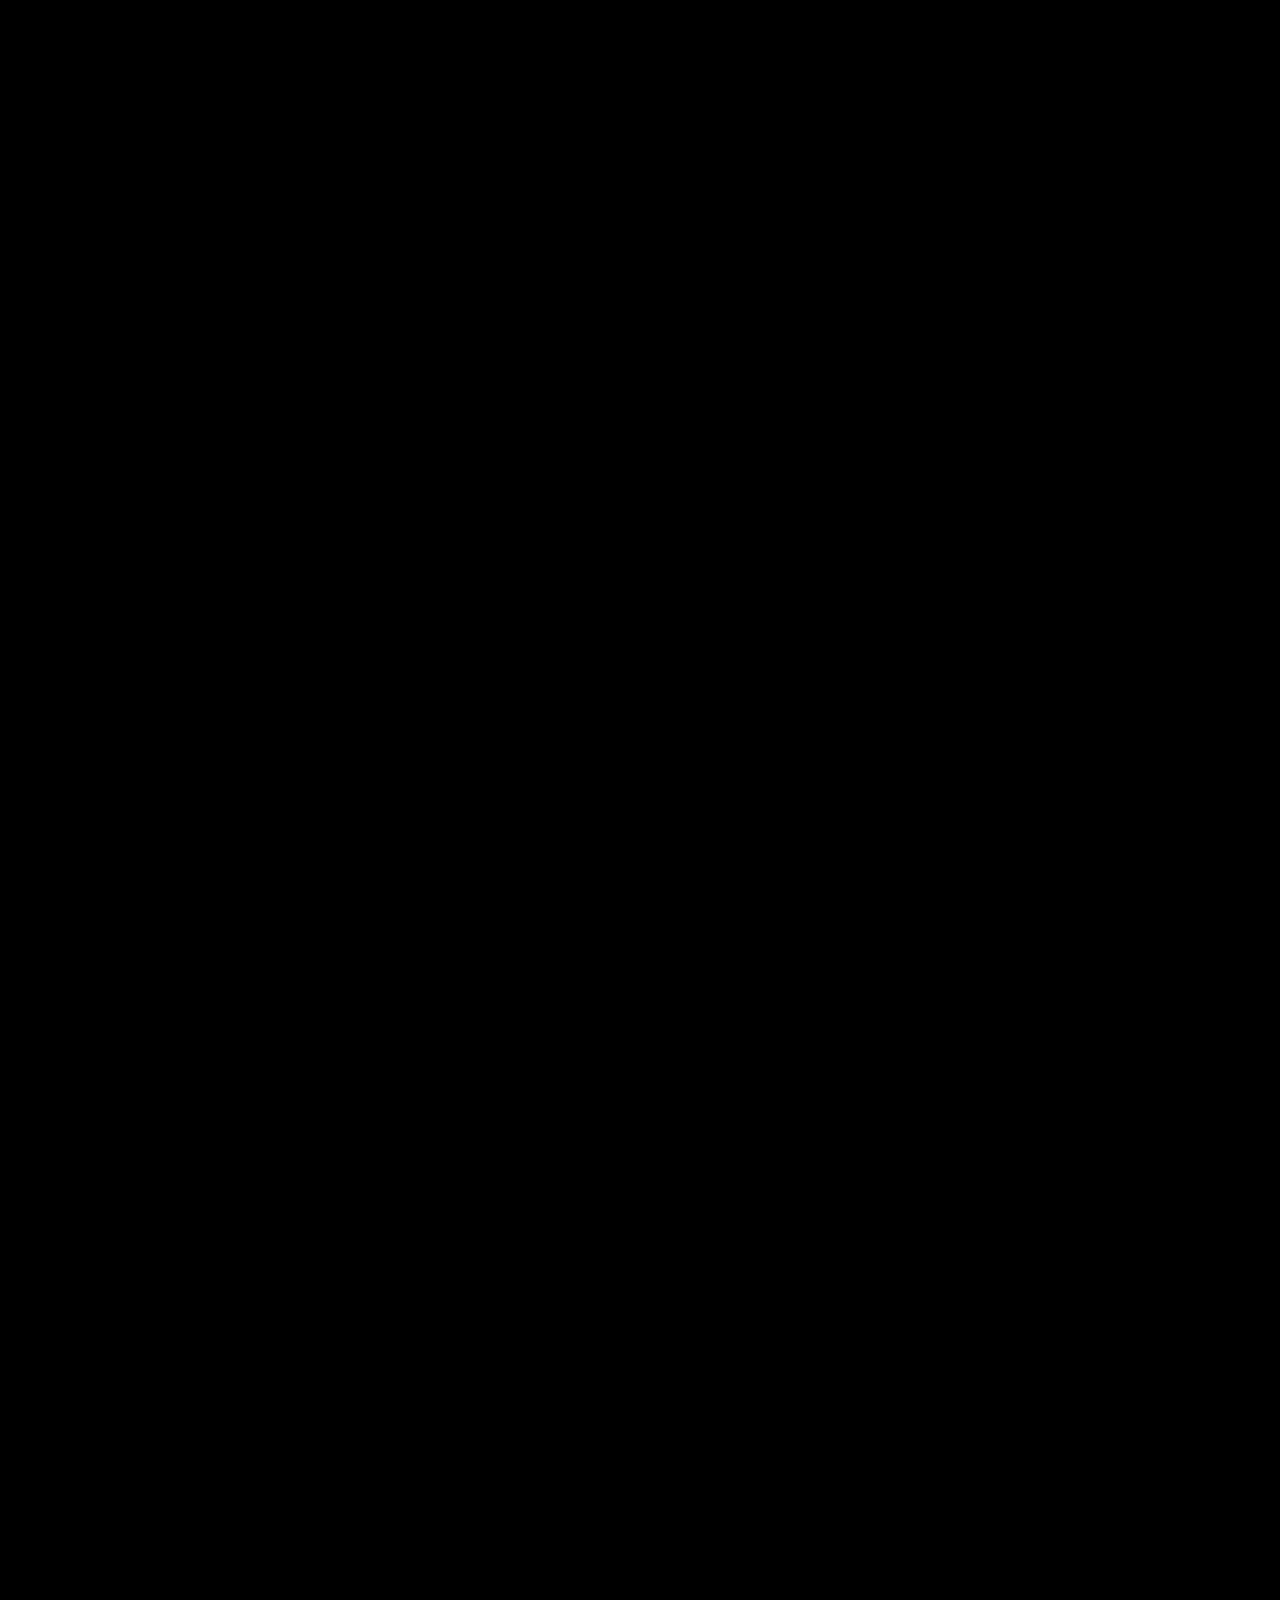
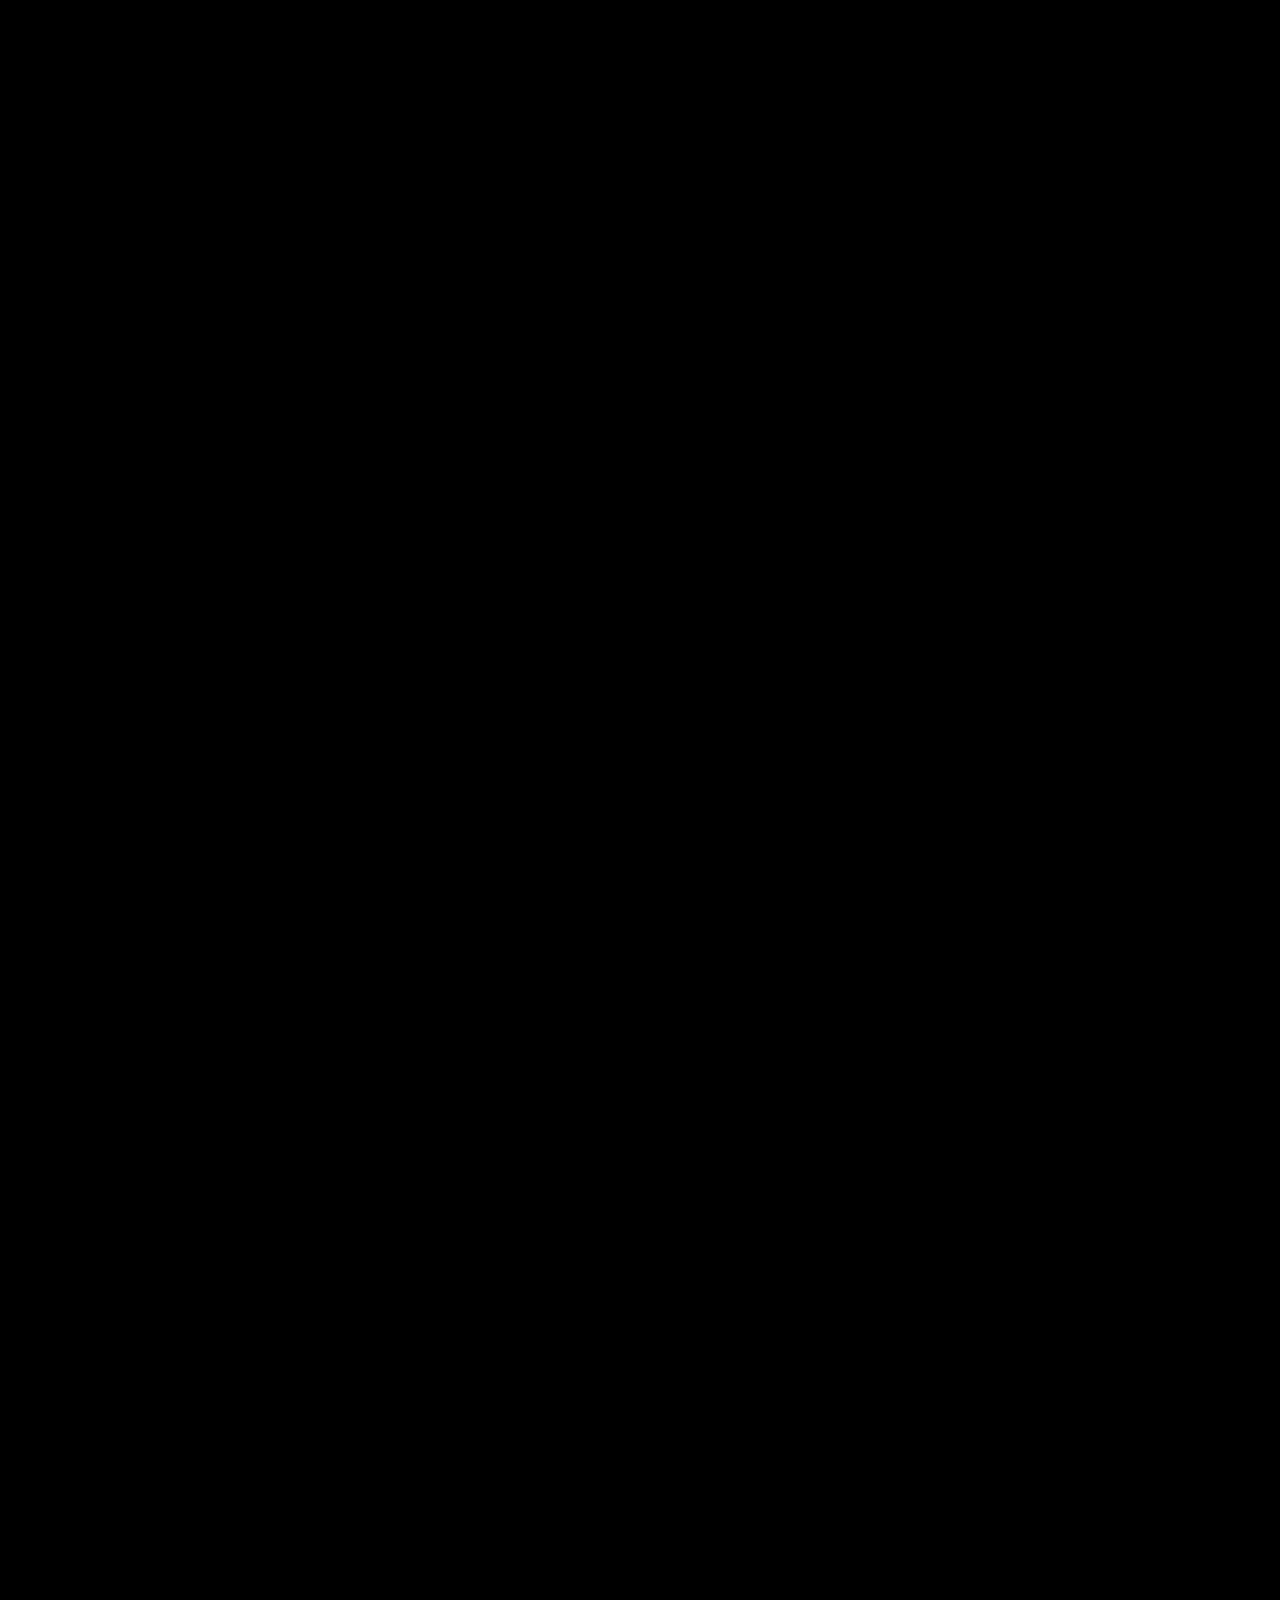
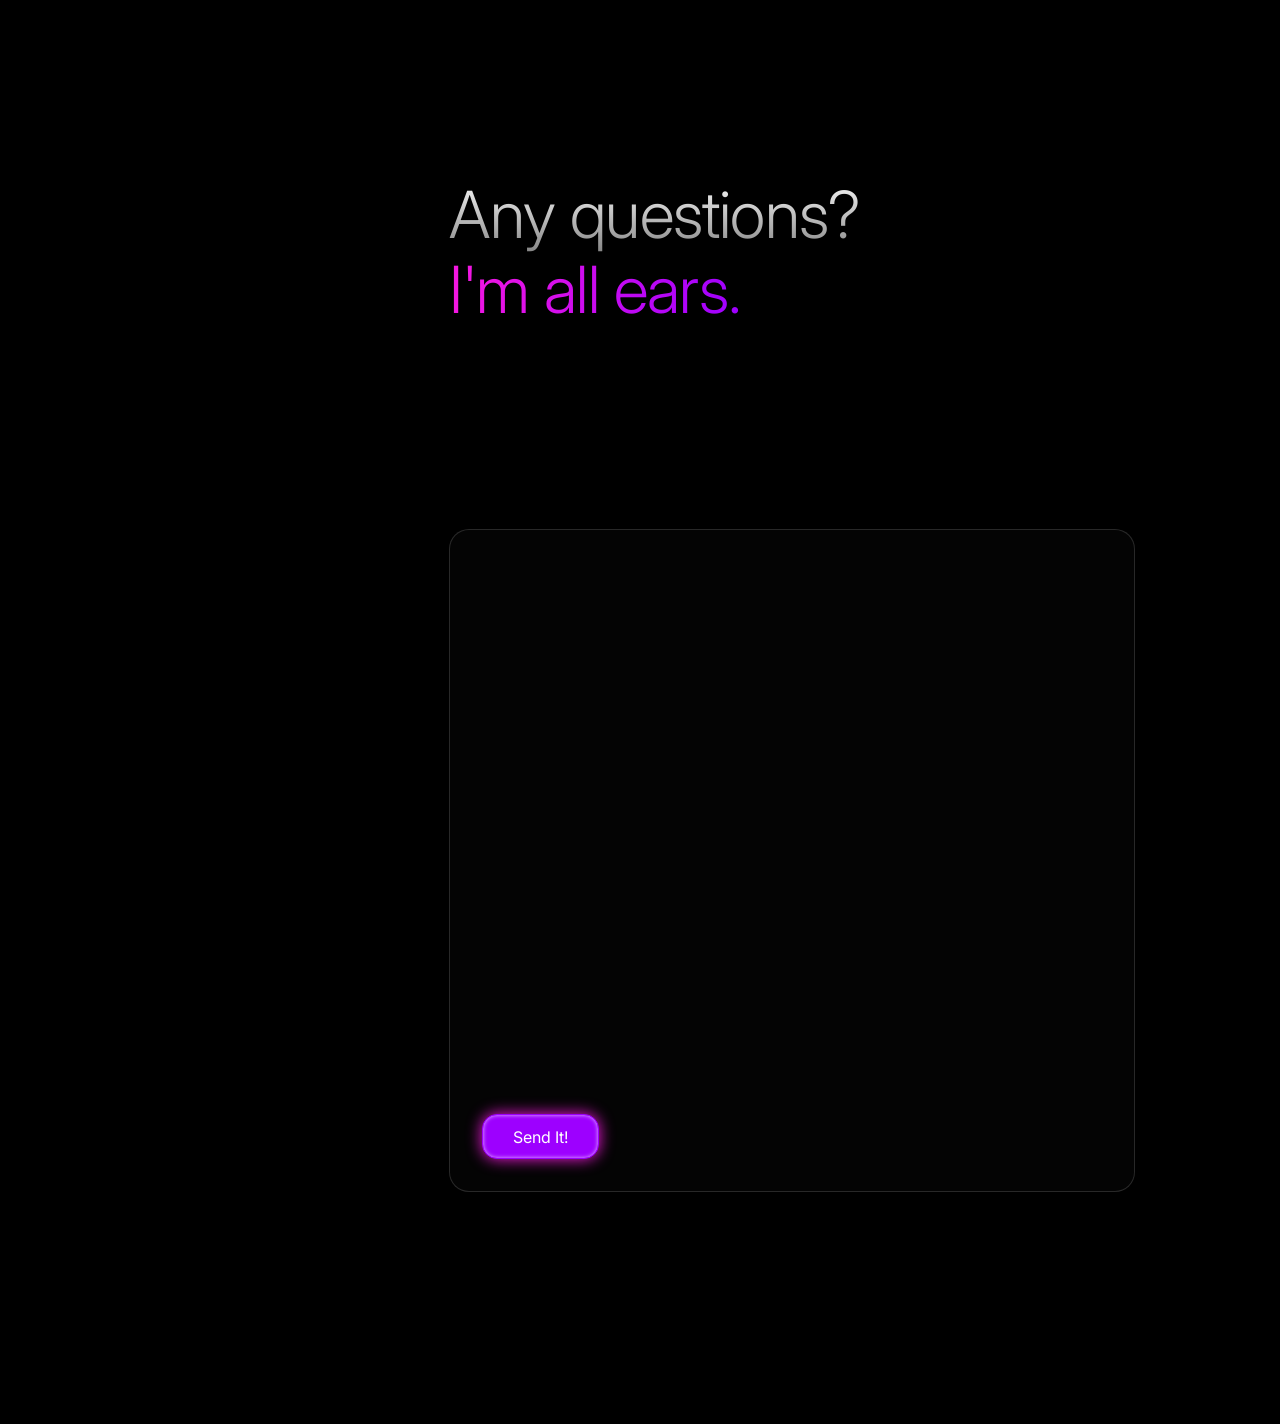
==== commit 9ffdda61: "add project sections and design changes" ====
--- a/index.html
+++ b/index.html
@@ -15,7 +15,7 @@
         <!--  CSS files -->
         <link rel="stylesheet" href="assets/css/swiper.css">
         <link rel="stylesheet" href="assets/css/magnific.css">
-        <link rel="stylesheet" href="assets/css/floral-cloud.css">
+        <link rel="stylesheet" href="assets/css/purple.css">
         <!-- <link rel="stylesheet" href="assets/css/citrus-shine.css"> -->
         <link rel="stylesheet" href="assets/css/main.css">
     </head>
@@ -36,7 +36,7 @@
                     <a href="#resume"><span>resume</span><i class="ri-align-center"></i></a>
                     <a href="#services"><span>services</span> <i class="ri-briefcase-2-line"></i></a>
                     <a href="#skills"><span>skills</span> <i class="ri-shapes-line"></i></a>
-                    <!-- <a href="#portfolio"><span>projects</span> <i class="ri-macbook-line"></i></a> -->
+                    <a href="#portfolio"><span>projects</span> <i class="ri-macbook-line"></i></a>
                     <a href="#comments"><span>testimonials</span><i class="ri-message-2-line"></i></a>
                     <a href="#contact"><span>contact</span> <i class="ri-mail-send-line"></i></a>
                 </div>
@@ -308,6 +308,57 @@
                             </div>
                         </div>
                     </section>
+                    <!-- Projects Section -->
+                    <section class="portfolio" id="portfolio">
+                        <div class="eyebrow-badge fade-up-anime">
+                            <span>PROJECTS</span>
+                        </div>
+                        <h2 class="text-anime"><span>Projects Where Creativity </span><br><span class="color">Meets Strategy</span></h2>
+                        <div class="projects-wrap row g-5 mt-32">
+                            <!-- project-->
+                            <div class="project col-md-12 fade-up-anime">
+                                <div data-lightbox="pro" class="lightbox">
+                                    <img decoding="async" src="assets/images/projects/3221+.png" data-mfp-src="assets/images/projects/3221+.png" alt="Single Image">
+                                </div>
+                                <span class="mt-16 project-name">3221+</span>
+                            </div>
+                            <!-- project-->
+                            <div class="project col-md-12 fade-up-anime">
+                                <div data-lightbox="pro" class="lightbox">
+                                    <img decoding="async" src="assets/images/projects/ola-chat-app.png" data-mfp-src="assets/images/projects/ola-chat-app.png" alt="Single Image">
+                                </div>
+                                <span class="mt-16 project-name">Ola Chat App</span>
+                            </div>
+                            <!-- project-->
+                            <div class="project col-md-12 fade-up-anime">
+                                <div data-lightbox="pro" class="lightbox">
+                                    <img decoding="async" src="assets/images/projects/mandarin-nanny.png" data-mfp-src="assets/images/projects/mandarin-nanny.png" alt="Single Image">
+                                </div>
+                                <span class="mt-16 project-name">Mandarin Nanny</span>
+                            </div>
+                            <!-- project-->
+                            <div class="project col-md-12 fade-up-anime">
+                                <div data-lightbox="pro" class="lightbox">
+                                    <img decoding="async" src="assets/images/projects/livwell.png" data-mfp-src="assets/images/projects/livwell.png" alt="Single Image">
+                                </div>
+                                <span class="mt-16 project-name">LivWell</span>
+                            </div>
+                            <!-- project-->
+                            <div class="project col-md-12 fade-up-anime">
+                                <div data-lightbox="pro" class="lightbox">
+                                    <img decoding="async" src="assets/images/projects/statusq.png" data-mfp-src="assets/images/projects/statusq.png" alt="Single Image">
+                                </div>
+                                <span class="mt-16 project-name">StatusQ</span>
+                            </div>
+                            <!-- project-->
+                            <div class="project col-md-12 fade-up-anime">
+                                <div data-lightbox="pro" class="lightbox">
+                                    <img decoding="async" src="assets/images/projects/at-this-time.png" data-mfp-src="assets/images/projects/at-this-time.png" alt="Single Image">
+                                </div>
+                                <span class="mt-16 project-name">At This Time</span>
+                            </div>
+                        </div>
+                    </section>
                     <!-- Comments Section -->
                     <section class="comments" id="comments">
                         <div class="eyebrow-badge fade-up-anime">
@@ -463,6 +514,12 @@
                                 <a href="#skills">
                                     <i class="ri-shapes-line"></i>
                                     <span>Skills</span>
+                                </a>
+                            </li>
+                            <li>
+                                <a href="#portfolio">
+                                    <i class="ri-macbook-line"></i>
+                                    <span>Projects</span>
                                 </a>
                             </li>
                             <li>
--- a/assets/css/purple.css
+++ b/assets/css/purple.css
@@ -0,0 +1,33 @@
+
+:root{
+  --primary-color: #fff;
+  --secondary-color : #9d00ff;
+  --third-color : #f718e0;
+}
+
+.visiblo-btn-color{
+  background:var(--secondary-color);
+  box-shadow: var(--third-color) 0px 0px 15px 0px, rgba(255, 255, 255, 0.76) 0px 0px 4px 0px inset;
+  border-color: var(--secondary-color);
+}
+
+.visiblo-btn-color span{
+  color: #000;
+}
+
+.visiblo-btn-arrow:hover::after, .icon-bar a.active, .sidebar a.active{
+  color: var(--secondary-color);
+}
+
+h1 span.color, h2 span.color,  h3 span.color, h4 span.color, h5 span.color, h6 span.color, .pricing-card-price{
+  background-image: linear-gradient(278deg,  var(--secondary-color) 0%, var(--third-color) 100%);
+}
+
+.form-group input:focus-visible, .form-group textarea:focus-visible{
+  border-color: var(--secondary-color);
+  border-width: 1px;
+}
+
+.pricing-card:hover{
+  border-color: var(--secondary-color);
+}
--- a/assets/css/main.css
+++ b/assets/css/main.css
@@ -13,40 +13,39 @@
    10. RESPONSIVE
    ========================================================== */
 
-
 /* ==========================================================================
 1 - GENERAL & BASIC STYLES
 =========================================================================== */
 
-body{
+body {
     background: #000;
     color: #fff;
     font-family: "Inter", sans-serif;
 }
 
-a{
-  text-decoration: none;
-}
-
-.wrapper{
+a {
+    text-decoration: none;
+}
+
+.wrapper {
     padding: 32px;
     position: relative;
     z-index: 2;
     margin: 0;
 }
 
-.profile-box-wrap{
-  padding-right: 15px;
-  position: fixed;
-  top: 50%;
-  transform: translateY(-50%);
-  -webkit-transform: translateY(-50%);
-  -moz-transform: translateY(-50%);
-  -ms-transform: translateY(-50%);
-  -o-transform: translateY(-50%);
-}
-
-.profile-box{
+.profile-box-wrap {
+    padding-right: 15px;
+    position: fixed;
+    top: 50%;
+    transform: translateY(-50%);
+    -webkit-transform: translateY(-50%);
+    -moz-transform: translateY(-50%);
+    -ms-transform: translateY(-50%);
+    -o-transform: translateY(-50%);
+}
+
+.profile-box {
     border-radius: 40px;
     border: 1px solid rgba(255, 255, 255, 0.17);
     -webkit-border-radius: 40px;
@@ -58,7 +57,7 @@
     padding: 0;
 }
 
-.profile-box-inner{
+.profile-box-inner {
     padding: 30px 30px 60px 30px;
     box-sizing: border-box;
     width: 100%;
@@ -68,84 +67,83 @@
     gap: 30px;
 }
 
-.social-links{
-  display: flex;
-  flex-direction: row;
-  gap: 16px;
-}
-
-.social-links i{
-  font-size: 20px;
-  color: #fff;
-}
-
-.social-links a{
-  border: 1px solid #ffffff34;
-  width: 60px;
-  height: 60px;
-  display: flex;
-  align-items: center;
-  justify-content: center;
-  border-radius: 14px;
-  transition: all ease .3s;
-  -webkit-transition: all ease .3s;
-  -moz-transition: all ease .3s;
-  -webkit-border-radius: 14px;
-  -moz-border-radius: 14px;
-  -ms-border-radius: 14px;
-  -o-border-radius: 14px;
-}
-
-.email-info a{
-  position: relative;
-  display: inline-block;
-  color: #fff;
-}
-
-
-.email-info a::before{
-  content: '';
-  position: absolute;
-  background: linear-gradient(90deg, #FFF 0.01%, #434343 85.16%);
-  width: 100%;
-  height: 1px;
-  bottom: 0;
-  transition: all ease .3s;
-  -webkit-transition: all ease .3s;
-  -moz-transition: all ease .3s;
-  -ms-transition: all ease .3s;
-  -o-transition: all ease .3s;
-}
-
-.email-info a:hover::before{
-  width: 0;
-}
-
-.blur-effect{
-  backdrop-filter: blur(15px);
-  -webkit-backdrop-filter: blur(15px);
-  -moz-backdrop-filter: blur(15px);
-  -ms-backdrop-filter: blur(15px);
-  -o-backdrop-filter: blur(15px);
-}
-
-
-.glass-effect{
-  overflow: hidden;
-  backdrop-filter: url(main.css#refractionFilter) contrast(1.01) brightness(1.1) blur(5px);
-  box-shadow: inset 0 0 9px rgb(0 0 0 / 30%), inset -1px -3px 2px rgb(0 0 0 / 30%), inset 1px 1px 0px rgb(232 232 232 / 30%), 0 0 0px rgba(0, 0, 0, 0.25)
-}
-
+.social-links {
+    display: flex;
+    flex-direction: row;
+    gap: 16px;
+}
+
+.social-links i {
+    font-size: 20px;
+    color: #fff;
+}
+
+.social-links a {
+    border: 1px solid #ffffff34;
+    width: 60px;
+    height: 60px;
+    display: flex;
+    align-items: center;
+    justify-content: center;
+    border-radius: 14px;
+    transition: all ease 0.3s;
+    -webkit-transition: all ease 0.3s;
+    -moz-transition: all ease 0.3s;
+    -webkit-border-radius: 14px;
+    -moz-border-radius: 14px;
+    -ms-border-radius: 14px;
+    -o-border-radius: 14px;
+}
+
+.email-info a {
+    position: relative;
+    display: inline-block;
+    color: #fff;
+}
+
+.email-info a::before {
+    content: "";
+    position: absolute;
+    background: linear-gradient(90deg, #fff 0.01%, #434343 85.16%);
+    width: 100%;
+    height: 1px;
+    bottom: 0;
+    transition: all ease 0.3s;
+    -webkit-transition: all ease 0.3s;
+    -moz-transition: all ease 0.3s;
+    -ms-transition: all ease 0.3s;
+    -o-transition: all ease 0.3s;
+}
+
+.email-info a:hover::before {
+    width: 0;
+}
+
+.blur-effect {
+    backdrop-filter: blur(15px);
+    -webkit-backdrop-filter: blur(15px);
+    -moz-backdrop-filter: blur(15px);
+    -ms-backdrop-filter: blur(15px);
+    -o-backdrop-filter: blur(15px);
+}
+
+.glass-effect {
+    overflow: hidden;
+    backdrop-filter: url(main.css#refractionFilter) contrast(1.01)
+        brightness(1.1) blur(5px);
+    box-shadow: inset 0 0 9px rgb(0 0 0 / 30%),
+        inset -1px -3px 2px rgb(0 0 0 / 30%),
+        inset 1px 1px 0px rgb(232 232 232 / 30%), 0 0 0px rgba(0, 0, 0, 0.25);
+}
 
 .safari-browser .glass-filter::before {
-  filter: none !important;
-  -webkit-filter: none !important;
-  backdrop-filter: blur(50px) saturate(120%) brightness(1.1) !important;
-  -webkit-backdrop-filter: blur(50px) saturate(120%) brightness(1.1) !important;
-}
-
-
-.profile-image img{
+    filter: none !important;
+    -webkit-filter: none !important;
+    backdrop-filter: blur(50px) saturate(120%) brightness(1.1) !important;
+    -webkit-backdrop-filter: blur(50px) saturate(120%) brightness(1.1) !important;
+}
+
+.profile-image img {
     width: 100%;
     height: 100%;
     object-fit: cover;
@@ -156,243 +154,376 @@
     -o-border-radius: 15px;
 }
 
-
 .video-wrapper {
-	top: 0; right: 0; bottom: 0; left: 0;
-	overflow: hidden;
-	width: 100vw;
-	height: 100vh;
-	position: fixed;
-	z-index: -1; 
+    top: 0;
+    right: 0;
+    bottom: 0;
+    left: 0;
+    overflow: hidden;
+    width: 100vw;
+    height: 100vh;
+    position: fixed;
+    z-index: -1;
     opacity: 1;
- }
-
-
-.video-wrapper video{
-	position: absolute;
-	top: 0;
-	left: 0;
-	width: 100vw;
-	height: 100vh;
-	object-fit: cover;
-  }
-
-  .video-wrapper:before {
-	content: '';
-	position: absolute;
-	top: 0;
-	left: 0;
-	width: 100vw;
-	height: 100vh;
-	background-color: rgba(0, 0, 0, 0.3);
-	z-index: 1;
-  }
-
-
-  
-  /* 1. No object-fit support: */
-  @media (min-aspect-ratio: 16/9) {
-	.video-wrapper > video { height: 300%; top: -100%; }
-  }
-  @media (max-aspect-ratio: 16/9) {
-	.video-wrapper > video { width: 300%; left: -100%; }
-  }
-  /* 2. If supporting object-fit, overriding (1): */
-  @supports (object-fit: cover) {
-	.video-wrapper > video {
-	  top: 0; left: 0;
-	  width: 100%; height: 100%;
-	  object-fit: cover;
-	}
-  }
-
-
-  .spacer-0   { height: 0px; }
-  .spacer-8   { height: 8px; }
-  .spacer-16  { height: 16px; }
-  .spacer-24  { height: 24px; }
-  .spacer-32  { height: 32px; }
-  .spacer-40  { height: 40px; }
-  .spacer-48  { height: 48px; }
-  .spacer-56  { height: 56px; }
-  .spacer-64  { height: 64px; }
-  .spacer-72  { height: 72px; }
-  .spacer-80  { height: 80px; }
-  .spacer-88  { height: 88px; }
-  .spacer-96  { height: 96px; }
-  .spacer-104 { height: 104px; }
-  .spacer-112 { height: 112px; }
-  .spacer-120 { height: 120px; }
-  .spacer-128 { height: 128px; }
-
-  .mt-0   { margin-top: 0px; }
-  .mt-8   { margin-top: 8px; }
-  .mt-16  { margin-top: 16px; }
-  .mt-24  { margin-top: 24px; }
-  .mt-32  { margin-top: 32px; }
-  .mt-40  { margin-top: 40px; }
-  .mt-48  { margin-top: 48px; }
-  .mt-56  { margin-top: 56px; }
-  .mt-64  { margin-top: 64px; }
-  .mt-72  { margin-top: 72px; }
-  .mt-80  { margin-top: 80px; }
-  .mt-88  { margin-top: 88px; }
-  .mt-96  { margin-top: 96px; }
-  .mt-104 { margin-top: 104px; }
-  .mt-112 { margin-top: 112px; }
-  .mt-120 { margin-top: 120px; }
-  .mt-128 { margin-top: 128px; }
-
-  
-
-  /* ==========================================================================
+}
+
+.video-wrapper video {
+    position: absolute;
+    top: 0;
+    left: 0;
+    width: 100vw;
+    height: 100vh;
+    object-fit: cover;
+}
+
+.video-wrapper:before {
+    content: "";
+    position: absolute;
+    top: 0;
+    left: 0;
+    width: 100vw;
+    height: 100vh;
+    background-color: rgba(0, 0, 0, 0.3);
+    z-index: 1;
+}
+
+/* 1. No object-fit support: */
+@media (min-aspect-ratio: 16/9) {
+    .video-wrapper > video {
+        height: 300%;
+        top: -100%;
+    }
+}
+@media (max-aspect-ratio: 16/9) {
+    .video-wrapper > video {
+        width: 300%;
+        left: -100%;
+    }
+}
+/* 2. If supporting object-fit, overriding (1): */
+@supports (object-fit: cover) {
+    .video-wrapper > video {
+        top: 0;
+        left: 0;
+        width: 100%;
+        height: 100%;
+        object-fit: cover;
+    }
+}
+
+.spacer-0 {
+    height: 0px;
+}
+.spacer-8 {
+    height: 8px;
+}
+.spacer-16 {
+    height: 16px;
+}
+.spacer-24 {
+    height: 24px;
+}
+.spacer-32 {
+    height: 32px;
+}
+.spacer-40 {
+    height: 40px;
+}
+.spacer-48 {
+    height: 48px;
+}
+.spacer-56 {
+    height: 56px;
+}
+.spacer-64 {
+    height: 64px;
+}
+.spacer-72 {
+    height: 72px;
+}
+.spacer-80 {
+    height: 80px;
+}
+.spacer-88 {
+    height: 88px;
+}
+.spacer-96 {
+    height: 96px;
+}
+.spacer-104 {
+    height: 104px;
+}
+.spacer-112 {
+    height: 112px;
+}
+.spacer-120 {
+    height: 120px;
+}
+.spacer-128 {
+    height: 128px;
+}
+
+.mt-0 {
+    margin-top: 0px;
+}
+.mt-8 {
+    margin-top: 8px;
+}
+.mt-16 {
+    margin-top: 16px;
+}
+.mt-24 {
+    margin-top: 24px;
+}
+.mt-32 {
+    margin-top: 32px;
+}
+.mt-40 {
+    margin-top: 40px;
+}
+.mt-48 {
+    margin-top: 48px;
+}
+.mt-56 {
+    margin-top: 56px;
+}
+.mt-64 {
+    margin-top: 64px;
+}
+.mt-72 {
+    margin-top: 72px;
+}
+.mt-80 {
+    margin-top: 80px;
+}
+.mt-88 {
+    margin-top: 88px;
+}
+.mt-96 {
+    margin-top: 96px;
+}
+.mt-104 {
+    margin-top: 104px;
+}
+.mt-112 {
+    margin-top: 112px;
+}
+.mt-120 {
+    margin-top: 120px;
+}
+.mt-128 {
+    margin-top: 128px;
+}
+
+/* ==========================================================================
     02 TYPOGRAPHY
 =========================================================================== */
 
-
-h1, h2, h3, h4, h5, h6{
-  font-family: "Inter", sans-serif;
-  margin: 0;
-
-  color: rgba(255, 255, 255, 0.64);
-}
-
-h1 span, h2 span, h3 span, h4 span, h5 span, h6 span{
-  -webkit-text-fill-color: transparent;
-  -webkit-background-clip: text;
-  background-clip: text;
-  background-image: linear-gradient(0deg, rgb(119, 119, 119) -10%, rgb(255, 255, 255) 100%);
-  display: inline;
-}
-
-
-
-h1{
-  font-size: 90px;
-  line-height: 110px;
-  letter-spacing: -3px;
-  font-style: normal;
-  font-weight: 400;
-}
-
-h2{
-  font-size: 65px;
-  line-height: 75px;
-  letter-spacing: -0.8px;
-  font-style: normal;
-  font-weight: 300;
-}
-
-h3{
-  font-size: 56px;
-  line-height: 64px;
-  letter-spacing: -0.6px;
-  font-style: normal;
-  font-weight: 300;
-}
-
-h4{
-  font-size: 48px;
-  line-height: 54px;
-  letter-spacing: -0.4px;
-  font-style: normal;
-  font-weight: 300;
-}
-
-h5{
-  font-size: 36px;
-  line-height: 41px;
-  letter-spacing: -2.1px;
-  font-style: normal;
-  font-weight: 300;
-}
-
-h6{
-  font-size: 24px;
-  line-height: 38px;
-  letter-spacing: -0.2px;
-  font-style: normal;
-  font-weight: 300;
-}
-
-p{
-  font-family: "Inter", sans-serif;
-  color: rgba(255, 255, 255, 0.64);
-  font-size: 18px;
-  line-height: 32px;
-  font-style: normal;
-  margin: 0;
-  font-weight: 300;
-}
-
-p.xs{
-  font-size: 14px;
-  line-height: 28px;
-}
-
-.body-three{
-  letter-spacing: 1px;
-  font-size: 19px;
-  line-height: 28px;
-}
-
-p.xl{
-  font-size: 28px;
-}
-
-  @media (max-width: 1199px) and (min-width: 768px){
-    h1{ font-size: 60px; line-height: 66px; letter-spacing: -0.6px; }
-    h2{ font-size: 48px; line-height: 54px; letter-spacing: -0.5px; }
-    h3{ font-size: 40px; line-height: 46px; letter-spacing: -0.4px; }
-    h4{ font-size: 36px; line-height: 42px; letter-spacing: -0.3px; }
-    h5{ font-size: 32px; line-height: 38px; letter-spacing: -1.5px; }
-    h6{ font-size: 24px; line-height: 30px; letter-spacing: -0.1px; }
-    p { font-size: 20px; line-height: 32px; }
-  }
-  
-  /* ===== Mobile (≤767px) ===== */
-  @media (max-width: 767px){
-    h1{ font-size: 42px; line-height: 48px; letter-spacing: -0.4px; }
-    h2{ font-size: 32px; line-height: 38px; letter-spacing: -0.3px; }
-    h3{ font-size: 28px; line-height: 34px; letter-spacing: -0.2px; }
-    h4{ font-size: 26px; line-height: 32px; letter-spacing: -0.2px; }
-    h5{ font-size: 24px; line-height: 30px; letter-spacing: -1px; }
-    h6{ font-size: 20px; line-height: 26px; letter-spacing: -0.1px; }
-    p { font-size: 16px; line-height: 26px; }
-
-      
-    .service-name{
-      font-size: 26px;
-    }
-  }
-
-
-  @media screen and (min-width:1024px) {
-
-    .fade-up-anime{
-      transform: translateY(100px);
-      -webkit-transform: translateY(100px);
-      -moz-transform: translateY(100px);
-      -ms-transform: translateY(100px);
-      -o-transform: translateY(100px);
-      opacity: 0;
-  }
-  
-  .text-anime .line-wrapper {
-    overflow: hidden;
-  }
-
-  .text-anime .text-lines {
-    transform: translateY(100%);
-    -webkit-transform: translateY(100%);
-    -moz-transform: translateY(100%);
-    -ms-transform: translateY(100%);
-    -o-transform: translateY(100%);
-  }
-  }
-  
-
-  .visiblo-btn {
+h1,
+h2,
+h3,
+h4,
+h5,
+h6 {
+    font-family: "Inter", sans-serif;
+    margin: 0;
+
+    color: rgba(255, 255, 255, 0.64);
+}
+
+h1 span,
+h2 span,
+h3 span,
+h4 span,
+h5 span,
+h6 span {
+    -webkit-text-fill-color: transparent;
+    -webkit-background-clip: text;
+    background-clip: text;
+    background-image: linear-gradient(
+        0deg,
+        rgb(119, 119, 119) -10%,
+        rgb(255, 255, 255) 100%
+    );
+    display: inline;
+}
+
+h1 {
+    font-size: 90px;
+    line-height: 110px;
+    letter-spacing: -3px;
+    font-style: normal;
+    font-weight: 400;
+}
+
+h2 {
+    font-size: 65px;
+    line-height: 75px;
+    letter-spacing: -0.8px;
+    font-style: normal;
+    font-weight: 300;
+}
+
+h3 {
+    font-size: 56px;
+    line-height: 64px;
+    letter-spacing: -0.6px;
+    font-style: normal;
+    font-weight: 300;
+}
+
+h4 {
+    font-size: 48px;
+    line-height: 54px;
+    letter-spacing: -0.4px;
+    font-style: normal;
+    font-weight: 300;
+}
+
+h5 {
+    font-size: 36px;
+    line-height: 41px;
+    letter-spacing: -2.1px;
+    font-style: normal;
+    font-weight: 300;
+}
+
+h6 {
+    font-size: 24px;
+    line-height: 38px;
+    letter-spacing: -0.2px;
+    font-style: normal;
+    font-weight: 300;
+}
+
+p {
+    font-family: "Inter", sans-serif;
+    color: rgba(255, 255, 255, 0.64);
+    font-size: 18px;
+    line-height: 32px;
+    font-style: normal;
+    margin: 0;
+    font-weight: 300;
+}
+
+p.xs {
+    font-size: 14px;
+    line-height: 28px;
+}
+
+.body-three {
+    letter-spacing: 1px;
+    font-size: 19px;
+    line-height: 28px;
+}
+
+p.xl {
+    font-size: 28px;
+}
+
+@media (max-width: 1199px) and (min-width: 768px) {
+    h1 {
+        font-size: 60px;
+        line-height: 66px;
+        letter-spacing: -0.6px;
+    }
+    h2 {
+        font-size: 48px;
+        line-height: 54px;
+        letter-spacing: -0.5px;
+    }
+    h3 {
+        font-size: 40px;
+        line-height: 46px;
+        letter-spacing: -0.4px;
+    }
+    h4 {
+        font-size: 36px;
+        line-height: 42px;
+        letter-spacing: -0.3px;
+    }
+    h5 {
+        font-size: 32px;
+        line-height: 38px;
+        letter-spacing: -1.5px;
+    }
+    h6 {
+        font-size: 24px;
+        line-height: 30px;
+        letter-spacing: -0.1px;
+    }
+    p {
+        font-size: 20px;
+        line-height: 32px;
+    }
+}
+
+/* ===== Mobile (≤767px) ===== */
+@media (max-width: 767px) {
+    h1 {
+        font-size: 42px;
+        line-height: 48px;
+        letter-spacing: -0.4px;
+    }
+    h2 {
+        font-size: 32px;
+        line-height: 38px;
+        letter-spacing: -0.3px;
+    }
+    h3 {
+        font-size: 28px;
+        line-height: 34px;
+        letter-spacing: -0.2px;
+    }
+    h4 {
+        font-size: 26px;
+        line-height: 32px;
+        letter-spacing: -0.2px;
+    }
+    h5 {
+        font-size: 24px;
+        line-height: 30px;
+        letter-spacing: -1px;
+    }
+    h6 {
+        font-size: 20px;
+        line-height: 26px;
+        letter-spacing: -0.1px;
+    }
+    p {
+        font-size: 16px;
+        line-height: 26px;
+    }
+
+    .service-name {
+        font-size: 26px;
+    }
+}
+
+@media screen and (min-width: 1024px) {
+    .fade-up-anime {
+        transform: translateY(100px);
+        -webkit-transform: translateY(100px);
+        -moz-transform: translateY(100px);
+        -ms-transform: translateY(100px);
+        -o-transform: translateY(100px);
+        opacity: 0;
+    }
+
+    .text-anime .line-wrapper {
+        overflow: hidden;
+    }
+
+    .text-anime .text-lines {
+        transform: translateY(100%);
+        -webkit-transform: translateY(100%);
+        -moz-transform: translateY(100%);
+        -ms-transform: translateY(100%);
+        -o-transform: translateY(100%);
+    }
+}
+
+.visiblo-btn {
     position: relative;
     color: #fff;
     font-size: 14px;
@@ -400,39 +531,40 @@
     border-radius: 50px;
     padding: 13px 35px;
     border: solid 1px #ffffff34;
-
-  }
-
-  .visiblo-btn span {
+}
+
+.visiblo-btn span {
     position: relative;
     z-index: 2; /* yazı önde */
-  } 
-
-  .visiblo-btn-arrow {
+}
+
+.visiblo-btn-arrow {
     position: relative;
     color: #fff;
-    font-size: 14px;
+    /* font-size: 14px; */
     font-weight: 400;
-    border-radius: 50px;
+    border-radius: 15px;
+    /* border-radius: 50px; */
     padding: 10px 65px 13px 25px;
     border: solid 1px #ffffff34;
     overflow: hidden;
     height: 45px;
 }
 
-  .visiblo-btn-arrow span {
+.visiblo-btn-arrow span {
     position: relative;
     z-index: 2;
     display: inline-block;
-    transition: all ease .3s;
-    -webkit-transition: all ease .3s;
-    -moz-transition: all ease .3s;
-    -ms-transition: all ease .3s;
-    -o-transition: all ease .3s;
-}
-
-  .visiblo-btn-arrow:after, .visiblo-btn-arrow:before{
-    content: '→';
+    transition: all ease 0.3s;
+    -webkit-transition: all ease 0.3s;
+    -moz-transition: all ease 0.3s;
+    -ms-transition: all ease 0.3s;
+    -o-transition: all ease 0.3s;
+}
+
+.visiblo-btn-arrow:after,
+.visiblo-btn-arrow:before {
+    content: "→";
     position: absolute;
     left: auto;
     right: 10px;
@@ -449,294 +581,294 @@
     display: flex;
     align-items: center;
     justify-content: center;
-    transition: all ease .3s;
-    -webkit-transition: all ease .3s;
-    -moz-transition: all ease .3s;
-    -ms-transition: all ease .3s;
-    -o-transition: all ease .3s;
-}
-
-.visiblo-btn-arrow:before{
-  content: '→';
-  left: 10px;
-  transform: translate(-150%, -50%);
-  -webkit-transform: translate(-150%, -50%);
-  -moz-transform: translate(-150%, -50%);
-  -ms-transform: translate(-150%, -50%);
-  -o-transform: translate(-150%, -50%);
-}
-
-.visiblo-btn-arrow:hover::after{
-  transform: translate(140%, -50%);
-  -webkit-transform: translate(140%, -50%);
-  -moz-transform: translate(140%, -50%);
-  -ms-transform: translate(140%, -50%);
-  -o-transform: translate(140%, -50%);
-}
-
-.visiblo-btn-arrow:hover::before{
-  transform: translate(0%, -50%);
-  -webkit-transform: translate(0%, -50%);
-  -moz-transform: translate(0%, -50%);
-  -ms-transform: translate(0%, -50%);
-  -o-transform: translate(0%, -50%);
-}
-
-.visiblo-btn-arrow:hover span{
-  transform: translateX(30px);
-  -webkit-transform: translateX(30px);
-  -moz-transform: translateX(30px);
-  -ms-transform: translateX(30px);
-  -o-transform: translateX(30px);
-}
-
-.visiblo-btn-color{
-  position: relative;
-  font-size: 14px;
-  border-radius: 50px;
-  padding: 10px 30px;
-  color: #fff;
-  overflow: hidden;
-  border-radius: 60px;
-  border-left-width: 1px;
-  border-right-width: 1px;
-  border-style: solid;
-  border-top-width: 1px;
-  will-change: auto;
-  border-bottom-width: 1px;
-  transition: all ease .3s;
-  -webkit-transition: all ease .3s;
-  -moz-transition: all ease .3s;
-  -ms-transition: all ease .3s;
-  -o-transition: all ease .3s;
-  height: 45px;
-}
-
-
-
-.visiblo-btn-color:hover{
-  color: #fff;
-}
-
-.eyebrow-badge{
-  background: #000;
-  display: inline-block;
-  padding: 5px 20px;
-  border-radius: 50px;
-  background: #ffffff14;
-  font-size: 12px;
-  line-height: 22px;
-  font-weight: 500;
-  color: #9c9c9c;
-  margin-bottom: 24px;
-  overflow: hidden;
-  position: relative;
-  border: solid 1px #ffffff13;
-}
-
-
-.eyebrow-badge::before{
-  top: 0;;
-  left: 0;
-  content: '';
-  inset: 0;
-  position: absolute;
-  filter: url(main.css#lg-dist);
-  isolation: isolate;
-  backdrop-filter: blur(4px);
-  z-index: -1;
-}
-
-
-  .visiblo-btn-glass{
+    transition: all ease 0.3s;
+    -webkit-transition: all ease 0.3s;
+    -moz-transition: all ease 0.3s;
+    -ms-transition: all ease 0.3s;
+    -o-transition: all ease 0.3s;
+}
+
+.visiblo-btn-arrow:before {
+    content: "→";
+    left: 10px;
+    transform: translate(-150%, -50%);
+    -webkit-transform: translate(-150%, -50%);
+    -moz-transform: translate(-150%, -50%);
+    -ms-transform: translate(-150%, -50%);
+    -o-transform: translate(-150%, -50%);
+}
+
+.visiblo-btn-arrow:hover::after {
+    transform: translate(140%, -50%);
+    -webkit-transform: translate(140%, -50%);
+    -moz-transform: translate(140%, -50%);
+    -ms-transform: translate(140%, -50%);
+    -o-transform: translate(140%, -50%);
+}
+
+.visiblo-btn-arrow:hover::before {
+    transform: translate(0%, -50%);
+    -webkit-transform: translate(0%, -50%);
+    -moz-transform: translate(0%, -50%);
+    -ms-transform: translate(0%, -50%);
+    -o-transform: translate(0%, -50%);
+}
+
+.visiblo-btn-arrow:hover span {
+    transform: translateX(30px);
+    -webkit-transform: translateX(30px);
+    -moz-transform: translateX(30px);
+    -ms-transform: translateX(30px);
+    -o-transform: translateX(30px);
+}
+
+.visiblo-btn-color {
+    position: relative;
+    /* font-size: 14px; */
+    /* border-radius: 50px; */
+    border-radius: 15px;
+    padding: 10px 30px;
+    color: #fff;
+    overflow: hidden;
+    border-left-width: 1px;
+    border-right-width: 1px;
+    border-style: solid;
+    border-top-width: 1px;
+    will-change: auto;
+    border-bottom-width: 1px;
+    transition: all ease 0.3s;
+    -webkit-transition: all ease 0.3s;
+    -moz-transition: all ease 0.3s;
+    -ms-transition: all ease 0.3s;
+    -o-transition: all ease 0.3s;
+    height: 45px;
+}
+
+.visiblo-btn-color:hover {
+    color: #fff;
+}
+
+.eyebrow-badge {
+    background: #000;
+    display: inline-block;
+    padding: 5px 20px;
+    border-radius: 50px;
+    background: #ffffff14;
+    font-size: 12px;
+    line-height: 22px;
+    font-weight: 500;
+    color: #9c9c9c;
+    margin-bottom: 24px;
+    overflow: hidden;
+    position: relative;
+    border: solid 1px #ffffff13;
+}
+
+.eyebrow-badge::before {
+    top: 0;
+    left: 0;
+    content: "";
+    inset: 0;
+    position: absolute;
+    filter: url(main.css#lg-dist);
+    isolation: isolate;
+    backdrop-filter: blur(4px);
+    z-index: -1;
+}
+
+.visiblo-btn-glass {
     position: relative;
     color: #bdbdbd;
     border-radius: 50px;
     padding: 18px 55px;
     /* border: 1px solid #ffffff3d; */
     box-shadow: inset -4px 0px 20px 1px #ffffff24;
-    transition: all ease .3s;
-    -webkit-transition: all ease .3s;
-    -moz-transition: all ease .3s;
-    -ms-transition: all ease .3s;
-    -o-transition: all ease .3s;
+    transition: all ease 0.3s;
+    -webkit-transition: all ease 0.3s;
+    -moz-transition: all ease 0.3s;
+    -ms-transition: all ease 0.3s;
+    -o-transition: all ease 0.3s;
     overflow: hidden;
     background: #ffffff14;
-
-  }
-
-  
-  /* Hover illusion */
-
-    .visiblo-btn::before {
-      background: linear-gradient(-7deg, #ffffff00, #ffffff00, #ffffff00, #ffffff70);
-    }
-
-    .visiblo-btn:hover::before {
-      opacity: 0;
-    }
-
-
-  .visiblo-btn::after {
+}
+
+/* Hover illusion */
+
+.visiblo-btn::before {
+    background: linear-gradient(
+        -7deg,
+        #ffffff00,
+        #ffffff00,
+        #ffffff00,
+        #ffffff70
+    );
+}
+
+.visiblo-btn:hover::before {
     opacity: 0;
-    background: linear-gradient(250deg, #40404000, #ffffff0a, #ffffff55, #ffffff24);
-  }
-
-  .visiblo-btn:hover::after {
+}
+
+.visiblo-btn::after {
+    opacity: 0;
+    background: linear-gradient(
+        250deg,
+        #40404000,
+        #ffffff0a,
+        #ffffff55,
+        #ffffff24
+    );
+}
+
+.visiblo-btn:hover::after {
     opacity: 1;
-  }
-
-
-
-.buttons-holder{
+}
+
+.buttons-holder {
     display: flex;
     flex-direction: row;
     gap: 24px;
 }
 
-section{
-  padding: 50px 0;
-}
-
-.hamburger{
-  width: 66px;
-  height: 50px;
-  border: 1px solid #505050;
-  border-radius: 14px;
-  position: absolute;
-  right: 60px;
-  top: 60px;
-  display: flex;
-  flex-direction: column;
-  gap: 8px;
-  align-items: center;
-  justify-content: center;
-  cursor: pointer;
-  background: #000;
-  z-index: 10;
-}
-
-.hamburger span{
-  width: calc(100% - 10px);
-  height: 1px;
-  background: #A6A6A6;
-  display: inline-block;
-  transition: all ease .3s;
-  -webkit-transition: all ease .3s;
-  -moz-transition: all ease .3s;
-  -ms-transition: all ease .3s;
-  -o-transition: all ease .3s;
-}
-
-.hamburger:hover span{
-  background: #fff;
-}
-
-.sidebar{
-  position: fixed;
-  width: 100%;
-  height: 100%;
-  left: 0;
-  top: 0;
-  backdrop-filter: blur(10px);
-  z-index: 1000;
-  pointer-events: none;
-  opacity: 0;
-  background: #ffffff25;
-}
-
-.right-bar{
-  width: 400px;
-  height: 100%;
-  background: #000;
-  position: absolute;
-  right: 0;
-  display: flex;
-  padding: 60px;
-  flex-direction: column;
-  transform: translateX(100%);
-  -webkit-transform: translateX(100%);
-  -moz-transform: translateX(100%);
-  -ms-transform: translateX(100%);
-  -o-transform: translateX(100%);
-}
-
-.right-bar ul{
-  padding: 0;
-}
-
-.right-bar ul li{
-  list-style: none;
-  line-height: 40px;
-
-}
-
-.right-bar ul li a{
-  color: #fff;
-  display: flex;
-  justify-content:flex-start;
-  align-items: center;
-}
-
-.right-bar ul li i{
-  margin-right: 8px;
-  font-size: 20px;
-}
-
-.right-bar ul li svg path{
-  fill: #fff;
-}
-
-.right-bar ul li span{
-  padding-top: 2px;
-  display: inline-block;
-}
-
-
-
-.icon-bar{
-  position: fixed;
-  right: 60px;
-  top: 50%;
-  transform: translateY(-50%);
-  -webkit-transform: translateY(-50%);
-  -moz-transform: translateY(-50%);
-  -ms-transform: translateY(-50%);
-  -o-transform: translateY(-50%);
-  width: 66px;
-  display: flex;
-  flex-direction: column;
-  align-items: center;
-  border: 1px solid #505050;
-  border-radius: 14px;
-  padding: 15px 0 18px;
-}
-
-.icon-bar a{
-  display: inline-block;
-  color: #fff;
-  margin-bottom: 20px;
-}
-
-.icon-bar a:last-child{
-  margin-bottom: 0;
-}
-
-.icon-bar a span{
-  position: absolute;
-  right: calc(100% - 10px);
-  text-align: right;
-  z-index: 10;
-  background: #404042;
-  padding: 3px 8px;
-  border-radius: 5px;
-  font-size: 12px;
-  visibility: hidden;
-  color: #fff;
-}
-
-.icon-bar a span:before{
-  content: '';
+section {
+    padding: 50px 0;
+}
+
+.hamburger {
+    width: 66px;
+    height: 50px;
+    border: 1px solid #505050;
+    border-radius: 14px;
+    position: absolute;
+    right: 60px;
+    top: 60px;
+    display: flex;
+    flex-direction: column;
+    gap: 8px;
+    align-items: center;
+    justify-content: center;
+    cursor: pointer;
+    background: #000;
+    z-index: 10;
+}
+
+.hamburger span {
+    width: calc(100% - 10px);
+    height: 1px;
+    background: #a6a6a6;
+    display: inline-block;
+    transition: all ease 0.3s;
+    -webkit-transition: all ease 0.3s;
+    -moz-transition: all ease 0.3s;
+    -ms-transition: all ease 0.3s;
+    -o-transition: all ease 0.3s;
+}
+
+.hamburger:hover span {
+    background: #fff;
+}
+
+.sidebar {
+    position: fixed;
+    width: 100%;
+    height: 100%;
+    left: 0;
+    top: 0;
+    backdrop-filter: blur(10px);
+    z-index: 1000;
+    pointer-events: none;
+    opacity: 0;
+    background: #ffffff25;
+}
+
+.right-bar {
+    width: 400px;
+    height: 100%;
+    background: #000;
+    position: absolute;
+    right: 0;
+    display: flex;
+    padding: 60px;
+    flex-direction: column;
+    transform: translateX(100%);
+    -webkit-transform: translateX(100%);
+    -moz-transform: translateX(100%);
+    -ms-transform: translateX(100%);
+    -o-transform: translateX(100%);
+}
+
+.right-bar ul {
+    padding: 0;
+}
+
+.right-bar ul li {
+    list-style: none;
+    line-height: 40px;
+}
+
+.right-bar ul li a {
+    color: #fff;
+    display: flex;
+    justify-content: flex-start;
+    align-items: center;
+}
+
+.right-bar ul li i {
+    margin-right: 8px;
+    font-size: 20px;
+}
+
+.right-bar ul li svg path {
+    fill: #fff;
+}
+
+.right-bar ul li span {
+    padding-top: 2px;
+    display: inline-block;
+}
+
+.icon-bar {
+    position: fixed;
+    right: 60px;
+    top: 50%;
+    transform: translateY(-50%);
+    -webkit-transform: translateY(-50%);
+    -moz-transform: translateY(-50%);
+    -ms-transform: translateY(-50%);
+    -o-transform: translateY(-50%);
+    width: 66px;
+    display: flex;
+    flex-direction: column;
+    align-items: center;
+    border: 1px solid #505050;
+    border-radius: 14px;
+    padding: 15px 0 18px;
+}
+
+.icon-bar a {
+    display: inline-block;
+    color: #fff;
+    margin-bottom: 20px;
+}
+
+.icon-bar a:last-child {
+    margin-bottom: 0;
+}
+
+.icon-bar a span {
+    position: absolute;
+    right: calc(100% - 10px);
+    text-align: right;
+    z-index: 10;
+    background: #404042;
+    padding: 3px 8px;
+    border-radius: 5px;
+    font-size: 12px;
+    visibility: hidden;
+    color: #fff;
+}
+
+.icon-bar a span:before {
+    content: "";
     width: 10px;
     height: 10px;
     background: #404042;
@@ -748,434 +880,445 @@
     z-index: -1;
 }
 
-.icon-bar a:hover > span{
-   visibility: visible;
-}
-
-
+.icon-bar a:hover > span {
+    visibility: visible;
+}
 
 /* ==========================================================================
 03 RESUME SECTION
 =========================================================================== */
 
-.resume-section .experience-item{
-  display: flex;
-  flex-direction: row;
-  justify-content: space-between;
-  align-items: center;
-  padding: 32px 0;
-}
-
-.resume-section .experience-item .job-title{
-  font-size: 18px;
-  line-height: 30px;
-  font-weight: 400;
-
-  color: rgba(255, 255, 255, 0.64);
-}
-
-.resume-section .experience-item .company-name{
-  font-size: 18px;
-  line-height: 30px;
-  font-weight: 400;
-  color: rgba(255, 255, 255, 0.64);
-}
-
-.resume-section .experience-item .work-dates{
-  font-size: 18px;
-  line-height: 30px;
-  font-weight: 400;
-
-  color: rgba(255, 255, 255, 0.64);
-}
-
-.resume-section .experience-divider{
-  width: 100%;
-  height: 1px;
-  background: #ffffff3d;
-}
-
-  
+.resume-section .experience-item {
+    display: flex;
+    flex-direction: row;
+    justify-content: space-between;
+    align-items: center;
+    padding: 32px 0;
+}
+
+.resume-section .experience-item .job-title {
+    font-size: 18px;
+    line-height: 30px;
+    font-weight: 400;
+
+    color: rgba(255, 255, 255, 0.64);
+}
+
+.resume-section .experience-item .company-name {
+    font-size: 18px;
+    line-height: 30px;
+    font-weight: 400;
+    color: rgba(255, 255, 255, 0.64);
+}
+
+.resume-section .experience-item .work-dates {
+    font-size: 18px;
+    line-height: 30px;
+    font-weight: 400;
+
+    color: rgba(255, 255, 255, 0.64);
+}
+
+.resume-section .experience-divider {
+    width: 100%;
+    height: 1px;
+    background: #ffffff3d;
+}
 
 /* ==========================================================================
 04 - SERVICES SECTION STYLES
 =========================================================================== */
 
-.accordion-header{
-  display: flex;
-  flex-direction: row;
-  justify-content: space-between;
-  align-items: center;
-  padding: 32px 0;
-}
-
-
-.accordion-header.active{
-  color: #fff;
-}
-
-.accordion-content{
-  display: none;
-  padding-bottom: 32px;
-}
-
-.accordion-content.active{
-  display: block;
-}
-
-
-.accordion-item{
-  border-bottom: 1px solid #ffffff3d;
-}
-
-.accordion-arrow{
-  font-size: 20px;
-  line-height: 30px;
-  font-weight: 400;
-  transition: all ease .3s;
-  -webkit-transition: all ease .3s;
-  -moz-transition: all ease .3s;
-  -ms-transition: all ease .3s;
-  -o-transition: all ease .3s;
-}
-
-.accordion-header.active .accordion-arrow{
-  transform: rotate(-90deg);
-  -webkit-transform: rotate(-90deg);
-  -moz-transform: rotate(-90deg);
-  -ms-transform: rotate(-90deg);
-  -o-transform: rotate(-90deg);
-  opacity: .5;
-}
-
-
-.service-name, .project-name{
-  font-size: 26px;
-  -webkit-text-fill-color: transparent;
-  padding: max(0em, calc(calc(1.3em - var(--framer-blockquote-line-height, var(--framer-line-height, 1.3em))) / 2));
-  margin: min(0em, calc(calc(1.3em - var(--framer-blockquote-line-height, var(--framer-line-height, 1.3em))) / -2));
-  -webkit-background-clip: text;
-  background-clip: text;
-  background-image: linear-gradient(0deg, rgb(119, 119, 119) -10%, rgb(255, 255, 255) 100%);
-  display: inline-flex;
-}
-
-.project-name{
-  margin-top: 15px;
-}
-
+.accordion-header {
+    display: flex;
+    flex-direction: row;
+    justify-content: space-between;
+    align-items: center;
+    padding: 32px 0;
+}
+
+.accordion-header.active {
+    color: #fff;
+}
+
+.accordion-content {
+    display: none;
+    padding-bottom: 32px;
+}
+
+.accordion-content.active {
+    display: block;
+}
+
+.accordion-item {
+    border-bottom: 1px solid #ffffff3d;
+}
+
+.accordion-arrow {
+    font-size: 20px;
+    line-height: 30px;
+    font-weight: 400;
+    transition: all ease 0.3s;
+    -webkit-transition: all ease 0.3s;
+    -moz-transition: all ease 0.3s;
+    -ms-transition: all ease 0.3s;
+    -o-transition: all ease 0.3s;
+}
+
+.accordion-header.active .accordion-arrow {
+    transform: rotate(-90deg);
+    -webkit-transform: rotate(-90deg);
+    -moz-transform: rotate(-90deg);
+    -ms-transform: rotate(-90deg);
+    -o-transform: rotate(-90deg);
+    opacity: 0.5;
+}
+
+.service-name,
+.project-name {
+    font-size: 26px;
+    -webkit-text-fill-color: transparent;
+    padding: max(
+        0em,
+        calc(
+            calc(
+                    1.3em -
+                        var(
+                            --framer-blockquote-line-height,
+                            var(--framer-line-height, 1.3em)
+                        )
+                ) / 2
+        )
+    );
+    margin: min(
+        0em,
+        calc(
+            calc(
+                    1.3em -
+                        var(
+                            --framer-blockquote-line-height,
+                            var(--framer-line-height, 1.3em)
+                        )
+                ) / -2
+        )
+    );
+    -webkit-background-clip: text;
+    background-clip: text;
+    background-image: linear-gradient(
+        0deg,
+        rgb(119, 119, 119) -10%,
+        rgb(255, 255, 255) 100%
+    );
+    display: inline-flex;
+}
+
+.project-name {
+    margin-top: 0px;
+    /* margin-top: 15px; */
+}
 
 /* ==========================================================================
  05 -s TESTIMONIALS
 =========================================================================== */
 
-
-.comment-box{
-  border: solid 1px #393939;
-  border-radius: 20px;
-  -webkit-border-radius: 20px;
-  -moz-border-radius: 20px;
-  -ms-border-radius: 20px;
-  -o-border-radius: 20px;
-  padding: 30px 25px;
-
-  backdrop-filter: blur(25px);
-  background: #ffffff04;
-}
-
-.comment-box span{
-  display: inline-block;
-} 
-
-.commentSlider .swiper-wrapper{
-  transition-timing-function: linear !important; 
-}
-
-.logos .logo img{
-  width: 100%;
-}
-
-.logos .logo{
-  display: flex;
-  align-items: center;
-}
-
-
+.comment-box {
+    border: solid 1px #393939;
+    border-radius: 20px;
+    -webkit-border-radius: 20px;
+    -moz-border-radius: 20px;
+    -ms-border-radius: 20px;
+    -o-border-radius: 20px;
+    padding: 30px 25px;
+
+    backdrop-filter: blur(25px);
+    background: #ffffff04;
+}
+
+.comment-box span {
+    display: inline-block;
+}
+
+.commentSlider .swiper-wrapper {
+    transition-timing-function: linear !important;
+}
+
+.logos .logo img {
+    width: 100%;
+}
+
+.logos .logo {
+    display: flex;
+    align-items: center;
+}
 
 /* ==========================================================================
  06 - PROJECTS
 =========================================================================== */
 
-.project .lightbox{
-  overflow: hidden;
-  border-radius: 20px;
-  -webkit-border-radius: 20px;
-  -moz-border-radius: 20px;
-  -ms-border-radius: 20px;
-  -o-border-radius: 20px;
-  padding: 15px;
-  cursor: pointer;
-  border: solid 1px #393939;
-}
-
-.project .lightbox img{
-  width: 100%;
-  border-radius: 15px;
-  -webkit-border-radius: 15px;
-  -moz-border-radius: 15px;
-  -ms-border-radius: 15px;
-  -o-border-radius: 15px;
-  min-height: 320px;
-  object-fit: cover;
-}
-
-.project .project-name{
-  padding-left: 15px;
-}
-
-
+.project .lightbox {
+    overflow: hidden;
+    border-radius: 20px;
+    -webkit-border-radius: 20px;
+    -moz-border-radius: 20px;
+    -ms-border-radius: 20px;
+    -o-border-radius: 20px;
+    padding: 15px;
+    cursor: pointer;
+    border: solid 1px #393939;
+}
+
+.project .lightbox img {
+    width: 100%;
+    border-radius: 15px;
+    -webkit-border-radius: 15px;
+    -moz-border-radius: 15px;
+    -ms-border-radius: 15px;
+    -o-border-radius: 15px;
+    /* min-height: 320px; */
+    object-fit: cover;
+}
+
+.project .project-name {
+    padding-left: 15px;
+}
 
 /* ==========================================================================
 07 - SKILLS SECTION STYLES
 =========================================================================== */
 
-.skills-grid{
-  display: flex;
-  flex-direction: row;
-  flex-wrap: wrap;
-}
-
-.skill-card-wrapper{
-  text-align: center;
-  padding-right: 32px;
-  margin-bottom: 32px;
-}
-
-.skill-card{
-  display: flex;
-  flex-direction: column;
-  align-items: center;
-  justify-content: center;
-  gap: 16px;
-  border-radius: 20px;
-  border: 1px solid rgba(255, 255, 255, 0.1);;
-  padding: 32px 16px;
-  background: rgba(255, 255, 255, 0.05);
-  -webkit-border-radius: 20px;
-  -moz-border-radius: 20px;
-  -ms-border-radius: 20px;
-  -o-border-radius: 20px;
-  position: relative;
-  overflow: hidden;
-
-
-  box-shadow: rgba(255, 255, 255, 0.1) 0px 9.94px 47.5104px -2.84px inset, rgba(255, 255, 255, 0.25) 0.19px 0.19px 0.5px 0px inset, rgba(255, 255, 255, 0.25) -0.11px -0.11px 0.5px 0px inset;
-}
-
-.skill-icon{
-  width: 100%;
-  text-align: center;
-  min-height: 90px;
-}
-
-.skill-percentage{
-  font-size: 18px;
-  line-height: 30px;
-  font-weight: 400;
-  color: #ffffffbf;
-}
-
-.skill-name{
-  font-size: 16px;
-  line-height: 30px;
-  font-weight: 400;
-  color: #ffffffbf;
-}
-
-.skill-icon img{
-  width: 80%;
-  height: 100%;
-  object-fit: cover;
-  max-width: 75px;
-  object-fit: contain;
+.skills-grid {
+    display: flex;
+    flex-direction: row;
+    flex-wrap: wrap;
+}
+
+.skill-card-wrapper {
+    text-align: center;
+    padding-right: 32px;
+    margin-bottom: 32px;
+}
+
+.skill-card {
+    display: flex;
+    flex-direction: column;
+    align-items: center;
+    justify-content: center;
+    gap: 16px;
+    border-radius: 20px;
+    border: 1px solid rgba(255, 255, 255, 0.1);
+    padding: 32px 16px;
+    background: rgba(255, 255, 255, 0.05);
+    -webkit-border-radius: 20px;
+    -moz-border-radius: 20px;
+    -ms-border-radius: 20px;
+    -o-border-radius: 20px;
+    position: relative;
+    overflow: hidden;
+
+    box-shadow: rgba(255, 255, 255, 0.1) 0px 9.94px 47.5104px -2.84px inset,
+        rgba(255, 255, 255, 0.25) 0.19px 0.19px 0.5px 0px inset,
+        rgba(255, 255, 255, 0.25) -0.11px -0.11px 0.5px 0px inset;
+}
+
+.skill-icon {
+    width: 100%;
+    text-align: center;
+    min-height: 90px;
+}
+
+.skill-percentage {
+    font-size: 18px;
+    line-height: 30px;
+    font-weight: 400;
+    color: #ffffffbf;
+}
+
+.skill-name {
+    font-size: 16px;
+    line-height: 30px;
+    font-weight: 400;
+    color: #ffffffbf;
+}
+
+.skill-icon img {
+    width: 80%;
+    height: 100%;
+    object-fit: cover;
+    max-width: 75px;
+    object-fit: contain;
 }
 
 :root {
-  --lg-bg-color: rgba(255, 255, 255, 0.25);
-  --lg-highlight: rgba(255, 255, 255, 0.75);
-  --lg-text: #ffffff;
-  --lg-hover-glow: rgba(255, 255, 255, 0.4);
-  --lg-red: #fb4268;
-  --lg-grey: #5b5b5b;
-}
-
-
-  /* ==========================================================================
+    --lg-bg-color: rgba(255, 255, 255, 0.25);
+    --lg-highlight: rgba(255, 255, 255, 0.75);
+    --lg-text: #ffffff;
+    --lg-hover-glow: rgba(255, 255, 255, 0.4);
+    --lg-red: #fb4268;
+    --lg-grey: #5b5b5b;
+}
+
+/* ==========================================================================
     08 - PRICING SECTION STYLES
 =========================================================================== */
 
-.pricing-card{
-  border: 1px solid #ffffff3d;
-  border-radius: 20px;
-  -webkit-border-radius: 20px;
-  -moz-border-radius: 20px;
-  -ms-border-radius: 20px;
-  -o-border-radius: 20px;
-  padding: 32px 32px;
-  transition: all ease 1s;
-  -webkit-transition: all ease 1s;
-  -moz-transition: all ease 1s;
-  -ms-transition: all ease 1s;
-  -o-transition: all ease 1s;
-  backdrop-filter: blur(25px);
-  background: #ffffff04;
-}
-
-.pricing-card-title{
-  font-size: 16px;
-  line-height: 30px;
-  color: #ffffff;
-  font-weight: 400;
-  display: inline-block;
-}
-
-.pricing-card-header{
-  display: flex;
-  flex-direction: row;
-  align-items: center;
-  justify-content: space-between;
-  gap: 42px;
-  width: 100%;
-}
-
-.pricing-card-description{
-  font-size: 14px;
-  line-height: 22px;
-  font-weight: 400;
-  display: inline-block;
-}
-
-.pricing-card-price{
-  font-size:44px;
-  line-height: 50px;
-  color: #ffffff;
-  display: inline-block;
-  -webkit-text-fill-color: transparent;
-  -webkit-background-clip: text;
-  background-clip: text;
-}
-
-.pricing-card-header .right{
-  text-align: right;
-}
-
-
-.pricing-card-price-unit{
-  font-size: 16px;
-  line-height: 22px;
-  display: inline-block;
-  margin-left: 5px;
-  opacity: .7;
-}
-
-.pricing-divider{
-  width: 100%;
-  height: 1px;
-  background: #ffffff40;
-  margin-bottom: 16px;
-  display: inline-block;
-  margin: 45px 0 35px;
-}
-
-.pricing-card ul{
-  padding-left: 0;
-  list-style: none;
-  margin-bottom: 30px;
-}
-
-.pricing-card ul li{
-  font-size: 16px;
-  line-height: 22px;
-  font-weight: 400;
-  color: #ffffff;
-  margin-bottom: 16px;
-  display: inline-block;
-  opacity: 0.8;
-}
-
-.pricing-card .visiblo-btn-color{
-  width: 100% !important;
-  text-align: center;
-  display: inline-block !important;
-}
-
-
+.pricing-card {
+    border: 1px solid #ffffff3d;
+    border-radius: 20px;
+    -webkit-border-radius: 20px;
+    -moz-border-radius: 20px;
+    -ms-border-radius: 20px;
+    -o-border-radius: 20px;
+    padding: 32px 32px;
+    transition: all ease 1s;
+    -webkit-transition: all ease 1s;
+    -moz-transition: all ease 1s;
+    -ms-transition: all ease 1s;
+    -o-transition: all ease 1s;
+    backdrop-filter: blur(25px);
+    background: #ffffff04;
+}
+
+.pricing-card-title {
+    font-size: 16px;
+    line-height: 30px;
+    color: #ffffff;
+    font-weight: 400;
+    display: inline-block;
+}
+
+.pricing-card-header {
+    display: flex;
+    flex-direction: row;
+    align-items: center;
+    justify-content: space-between;
+    gap: 42px;
+    width: 100%;
+}
+
+.pricing-card-description {
+    font-size: 14px;
+    line-height: 22px;
+    font-weight: 400;
+    display: inline-block;
+}
+
+.pricing-card-price {
+    font-size: 44px;
+    line-height: 50px;
+    color: #ffffff;
+    display: inline-block;
+    -webkit-text-fill-color: transparent;
+    -webkit-background-clip: text;
+    background-clip: text;
+}
+
+.pricing-card-header .right {
+    text-align: right;
+}
+
+.pricing-card-price-unit {
+    font-size: 16px;
+    line-height: 22px;
+    display: inline-block;
+    margin-left: 5px;
+    opacity: 0.7;
+}
+
+.pricing-divider {
+    width: 100%;
+    height: 1px;
+    background: #ffffff40;
+    margin-bottom: 16px;
+    display: inline-block;
+    margin: 45px 0 35px;
+}
+
+.pricing-card ul {
+    padding-left: 0;
+    list-style: none;
+    margin-bottom: 30px;
+}
+
+.pricing-card ul li {
+    font-size: 16px;
+    line-height: 22px;
+    font-weight: 400;
+    color: #ffffff;
+    margin-bottom: 16px;
+    display: inline-block;
+    opacity: 0.8;
+}
+
+.pricing-card .visiblo-btn-color {
+    width: 100% !important;
+    text-align: center;
+    display: inline-block !important;
+}
 
 /* ==========================================================================
 09 - CONTACT SECTION STYLES
 =========================================================================== */
 
-.contact-cards{
-  display: flex;
-  gap: 45px;
-  padding: 30px 0;
-}
-
-
-.form-group input, .form-group textarea{
-  background: #ffffff00;
-  border: 1px solid #ffffff46;
-  color: #ffffff;
-  padding: 15px 15px;
-  border-radius: 10px;
-  -webkit-border-radius: 10px;
-  -moz-border-radius: 10px;
-  -ms-border-radius: 10px;
-  -o-border-radius: 10px;
-  outline: none;
-  width: 100%;
-  transition: all ease 1s;
-  -webkit-transition: all ease 1s;
-  -moz-transition: all ease 1s;
-  -ms-transition: all ease 1s;
-  -o-transition: all ease 1s;
-}
-
-
-.form-group.select select{
-  background: none;
-  border: 0;
-  color: #fff;
-  border: 0;
-  outline: 0;
-  background: url("data:image/svg+xml;utf8,<svg xmlns='http://www.w3.org/2000/svg' width='100' height='100' fill='%23ffffff'><polygon points='0,0 100,0 50,50'/></svg>")
-  no-repeat;
-  background-size: 12px;
-  background-position: calc(100% - 20px) 17px;
-  background-repeat: no-repeat;
-  -webkit-appearance: none;
-  appearance: none;
-  outline: none;
-}
-
-.form-group.select .glass-effect{
-  border: 1px solid #ffffff1a;
-  padding: 20px 20px;
-  border-radius: 10px;
-  -webkit-border-radius: 10px;
-  -moz-border-radius: 10px;
-  -ms-border-radius: 10px;
-  -o-border-radius: 10px;
-  cursor: pointer;
-}
-
-.contact-form-wrapper{
-  box-sizing: border-box;
-  border-radius: 30px;
-  -webkit-border-radius: 30px;
-  -moz-border-radius: 30px;
-  -ms-border-radius: 30px;
-  -o-border-radius: 30px;
+.contact-cards {
+    display: flex;
+    gap: 45px;
+    padding: 30px 0;
+}
+
+.form-group input,
+.form-group textarea {
+    background: #ffffff00;
+    border: 1px solid #ffffff46;
+    color: #ffffff;
+    padding: 15px 15px;
+    border-radius: 10px;
+    -webkit-border-radius: 10px;
+    -moz-border-radius: 10px;
+    -ms-border-radius: 10px;
+    -o-border-radius: 10px;
+    outline: none;
+    width: 100%;
+    transition: all ease 1s;
+    -webkit-transition: all ease 1s;
+    -moz-transition: all ease 1s;
+    -ms-transition: all ease 1s;
+    -o-transition: all ease 1s;
+}
+
+.form-group.select select {
+    background: none;
+    border: 0;
+    color: #fff;
+    border: 0;
+    outline: 0;
+    background: url("data:image/svg+xml;utf8,<svg xmlns='http://www.w3.org/2000/svg' width='100' height='100' fill='%23ffffff'><polygon points='0,0 100,0 50,50'/></svg>")
+        no-repeat;
+    background-size: 12px;
+    background-position: calc(100% - 20px) 17px;
+    background-repeat: no-repeat;
+    -webkit-appearance: none;
+    appearance: none;
+    outline: none;
+}
+
+.form-group.select .glass-effect {
+    border: 1px solid #ffffff1a;
+    padding: 20px 20px;
+    border-radius: 10px;
+    -webkit-border-radius: 10px;
+    -moz-border-radius: 10px;
+    -ms-border-radius: 10px;
+    -o-border-radius: 10px;
+    cursor: pointer;
+}
+
+.contact-form-wrapper {
+    box-sizing: border-box;
+    border-radius: 30px;
+    -webkit-border-radius: 30px;
+    -moz-border-radius: 30px;
+    -ms-border-radius: 30px;
+    -o-border-radius: 30px;
 }
 
 /* .contact-form label{
@@ -1185,187 +1328,181 @@
   margin-bottom: 15px;
 } */
 
-.contact-form label{
-  margin-top: 20px;
-  font-size: 14px;
+.contact-form label {
+    margin-top: 20px;
+    font-size: 14px;
 }
 
 select,
 select:focus,
 select:active {
-  outline: 0 !important;
-  box-shadow: none !important;
-  outline: none !important;
+    outline: 0 !important;
+    box-shadow: none !important;
+    outline: none !important;
 }
 
 select:focus-visible {
-  outline: none;
-}
-
-
-.contact-form{
-  margin-top: 30px;
-  display: flex;
-  flex-direction: column;
-  gap: 30px;
-  padding: 32px;
-  backdrop-filter: blur(25px);
-  background: #ffffff04;
-  border: 1px solid #ffffff25;
-  border-radius: 20px;
-}
-
-
+    outline: none;
+}
+
+.contact-form {
+    margin-top: 30px;
+    display: flex;
+    flex-direction: column;
+    gap: 30px;
+    padding: 32px;
+    backdrop-filter: blur(25px);
+    background: #ffffff04;
+    border: 1px solid #ffffff25;
+    border-radius: 20px;
+}
 
 /* ==========================================================================
 09 - RESPONSIVE
 =========================================================================== */
 
-@media screen and (max-width:991px) {
-
-  .profile-box-wrap{
-    position: relative;
-    padding: 0;
-    top: 0;
-    transform: translateY(0);
-    -webkit-transform: translateY(0);
-    -moz-transform: translateY(0);
-    -ms-transform: translateY(0);
-    -o-transform: translateY(0);
-}
-
-.icon-bar{
-  display: none;
-}
-
-  .wrapper{
-    padding: 32px;
-  }
-
-  .hamburger{
-    right: 30px;
+@media screen and (max-width: 991px) {
+    .profile-box-wrap {
+        position: relative;
+        padding: 0;
+        top: 0;
+        transform: translateY(0);
+        -webkit-transform: translateY(0);
+        -moz-transform: translateY(0);
+        -ms-transform: translateY(0);
+        -o-transform: translateY(0);
+    }
+
+    .icon-bar {
+        display: none;
+    }
+
+    .wrapper {
+        padding: 32px;
+    }
+
+    .hamburger {
+        right: 30px;
+        position: fixed;
+        top: 30px;
+    }
+
+    section {
+        padding: 60px 0;
+    }
+
+    .video-wrapper {
+        left: auto !important;
+    }
+
+    .buttons-holder {
+        flex-direction: column;
+        gap: 20px;
+        display: inline-flex;
+    }
+}
+
+.preloader {
     position: fixed;
-    top: 30px;
-  }
-
-  section{
-    padding: 60px 0;
-  }
-
-  .video-wrapper{
-    left: auto !important;
-  }
-
-  .buttons-holder{
-    flex-direction: column;
-    gap: 20px;
-    display: inline-flex;
-  }
-
-}
-
-
-.preloader{
-  position: fixed;
-  z-index: 200;
-  width: 100%;
-  height: 100%;
-  background: #000;
-}
-
-.preloader svg{
-  display: block;
-  position: absolute;
-  left: 50%;
-  top: 50%;
-  transform: translate(-50%, -50%);
-  margin: auto;
-  width: 65%;
-  height: 65%;
-  border-radius: 100%;
-  stroke-width: 2px;
-  pointer-events: none;
-  stroke-dasharray: 1884;
-  stroke-dashoffset: 1884;
-  transition: stroke-dashoffset 1s ease;
-  -webkit-transform: translate(-50%, -50%);
-  -moz-transform: translate(-50%, -50%);
-  -ms-transform: translate(-50%, -50%);
-  -o-transform: translate(-50%, -50%);
-  stroke:#fff;
-}
-
-.preloader svg circle{
-  stroke: #c9efdc;
-}
-
-.preloader svg .circle-bg{
-  stroke: #ffffff40;
-  stroke-dashoffset: 0;
-  stroke-dasharray: 1884;
-}
-
-.preloader::before{
-  width: 65%;
-  height: 65%;
-  content: '';
-  /*background-image: url(../images/timber-logo.png);
-  */position: absolute;
-  background-repeat: no-repeat;
-  background-size: contain;
-  background-position: center center;
-  top: 50%;
-  left: 50%;
-  transform: translate(-50%, -50%);
-  -webkit-transform: translate(-50%, -50%);
-  -moz-transform: translate(-50%, -50%);
-  -ms-transform: translate(-50%, -50%);
-  -o-transform: translate(-50%, -50%);
-  opacity: 1;
-}
-
-.preloader .percent-display{
-  position: absolute;
-  left: 0;
-  right: 0;
-  margin: 0 auto;
-  top: 50%;
-  transform: translateY(-50%);
-  z-index: 1000; 
-  -webkit-transform: translateY(-50%) scale(1.4);
-  -moz-transform: translateY(-50%);
-  -ms-transform: translateY(-50%);
-  -o-transform: translateY(-50%);
-  text-align: center;
-  overflow: hidden;
-  height: 90px;
-}
-
-.preloader .percent-display .number{
-  display: block;
-  line-height: 0;
-  font-family: "Inter", Sans-serif;
-}
-
-.preloader .percent-display span{
-
-  font-size: 100px;
-  line-height: 92px;
-  display: inline-block;
-  font-weight: 500;
-  font-family: "Inter", Sans-serif;
-  opacity: .7;
-}
-
-.preloader .loading{
-  position: absolute;
-  color: #fff;
-  top: 50%;
-  left: 50%;
-  transform: translate(-50%, -50%);
-  margin-top: 140px;
-  font-family: "Inter", Sans-serif;
-  font-weight: 300;
-  font-size: 16px;
-  opacity: .5;
-}+    z-index: 200;
+    width: 100%;
+    height: 100%;
+    background: #000;
+}
+
+.preloader svg {
+    display: block;
+    position: absolute;
+    left: 50%;
+    top: 50%;
+    transform: translate(-50%, -50%);
+    margin: auto;
+    width: 65%;
+    height: 65%;
+    border-radius: 100%;
+    stroke-width: 2px;
+    pointer-events: none;
+    stroke-dasharray: 1884;
+    stroke-dashoffset: 1884;
+    transition: stroke-dashoffset 1s ease;
+    -webkit-transform: translate(-50%, -50%);
+    -moz-transform: translate(-50%, -50%);
+    -ms-transform: translate(-50%, -50%);
+    -o-transform: translate(-50%, -50%);
+    stroke: #fff;
+}
+
+.preloader svg circle {
+    stroke: #c9efdc;
+}
+
+.preloader svg .circle-bg {
+    stroke: #ffffff40;
+    stroke-dashoffset: 0;
+    stroke-dasharray: 1884;
+}
+
+.preloader::before {
+    width: 65%;
+    height: 65%;
+    content: "";
+    /*background-image: url(../images/timber-logo.png);
+  */
+    position: absolute;
+    background-repeat: no-repeat;
+    background-size: contain;
+    background-position: center center;
+    top: 50%;
+    left: 50%;
+    transform: translate(-50%, -50%);
+    -webkit-transform: translate(-50%, -50%);
+    -moz-transform: translate(-50%, -50%);
+    -ms-transform: translate(-50%, -50%);
+    -o-transform: translate(-50%, -50%);
+    opacity: 1;
+}
+
+.preloader .percent-display {
+    position: absolute;
+    left: 0;
+    right: 0;
+    margin: 0 auto;
+    top: 50%;
+    transform: translateY(-50%);
+    z-index: 1000;
+    -webkit-transform: translateY(-50%) scale(1.4);
+    -moz-transform: translateY(-50%);
+    -ms-transform: translateY(-50%);
+    -o-transform: translateY(-50%);
+    text-align: center;
+    overflow: hidden;
+    height: 90px;
+}
+
+.preloader .percent-display .number {
+    display: block;
+    line-height: 0;
+    font-family: "Inter", Sans-serif;
+}
+
+.preloader .percent-display span {
+    font-size: 100px;
+    line-height: 92px;
+    display: inline-block;
+    font-weight: 500;
+    font-family: "Inter", Sans-serif;
+    opacity: 0.7;
+}
+
+.preloader .loading {
+    position: absolute;
+    color: #fff;
+    top: 50%;
+    left: 50%;
+    transform: translate(-50%, -50%);
+    margin-top: 140px;
+    font-family: "Inter", Sans-serif;
+    font-weight: 300;
+    font-size: 16px;
+    opacity: 0.5;
+}
